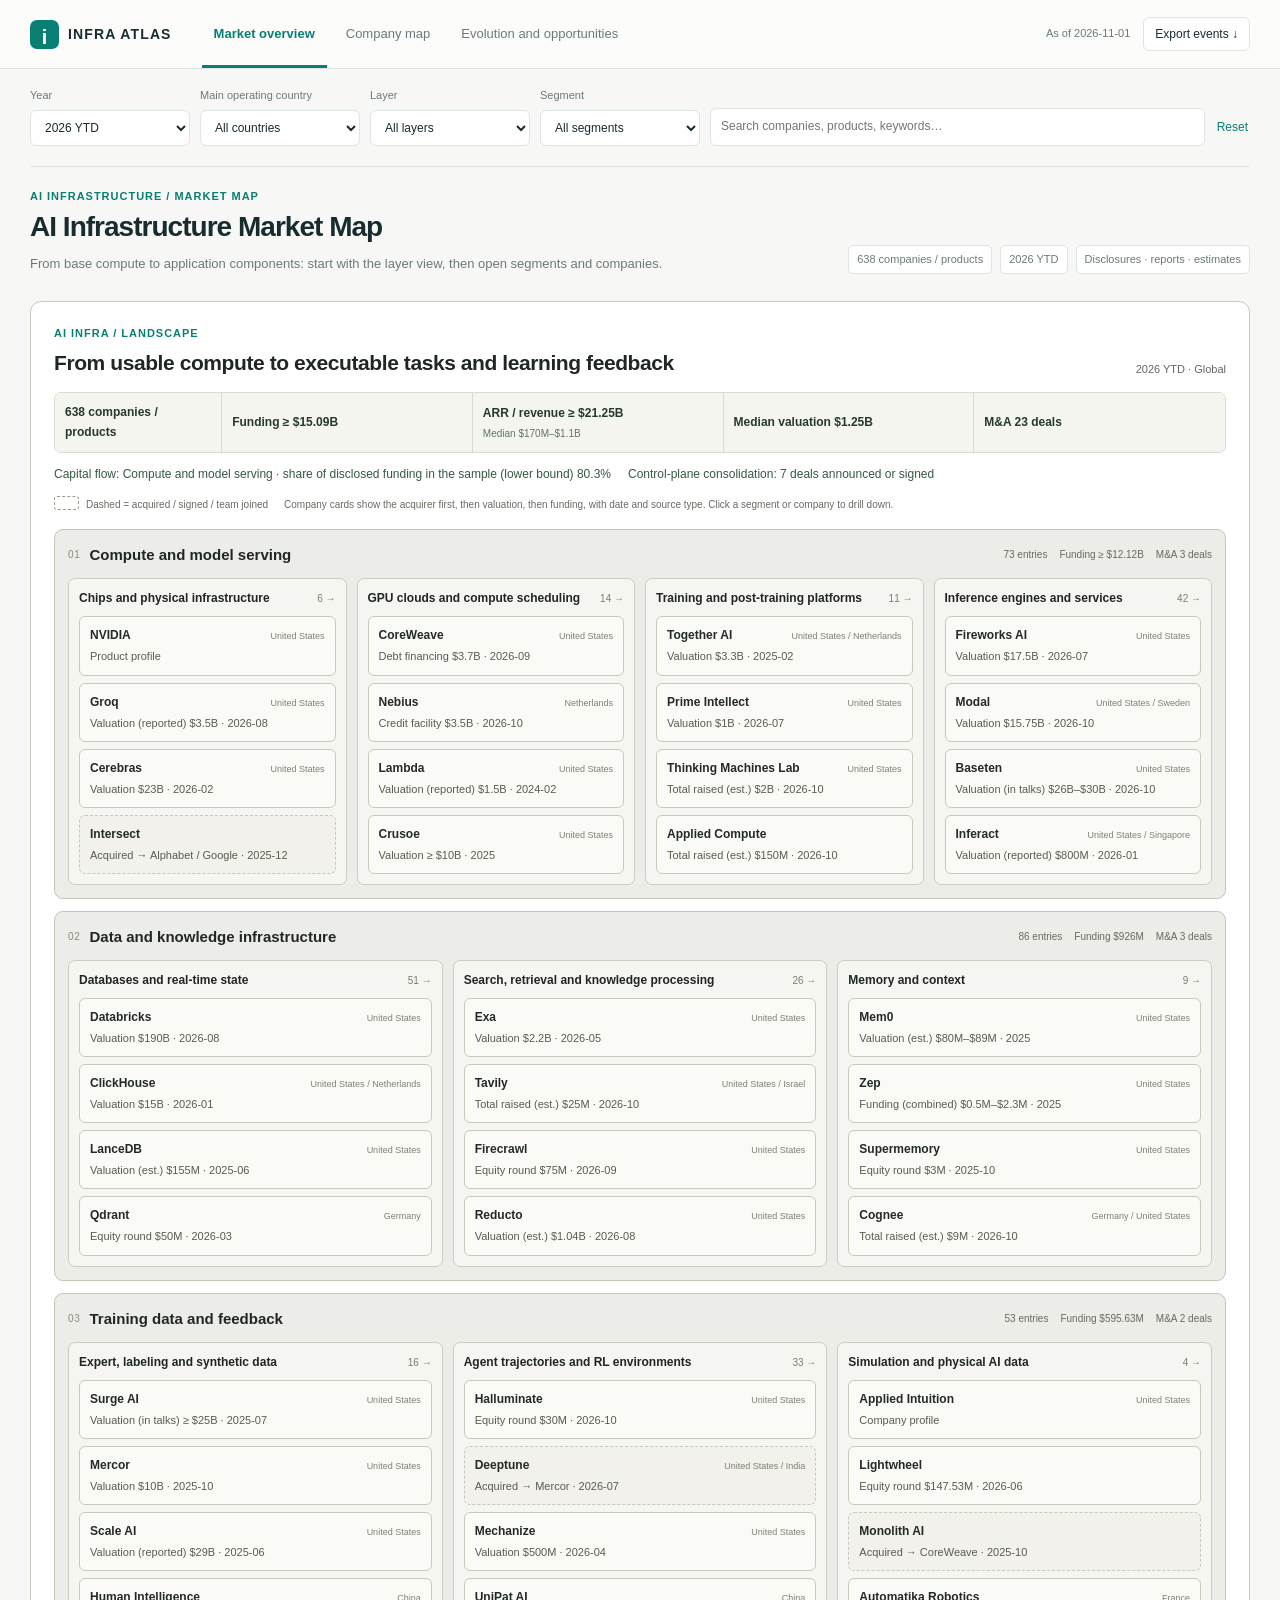
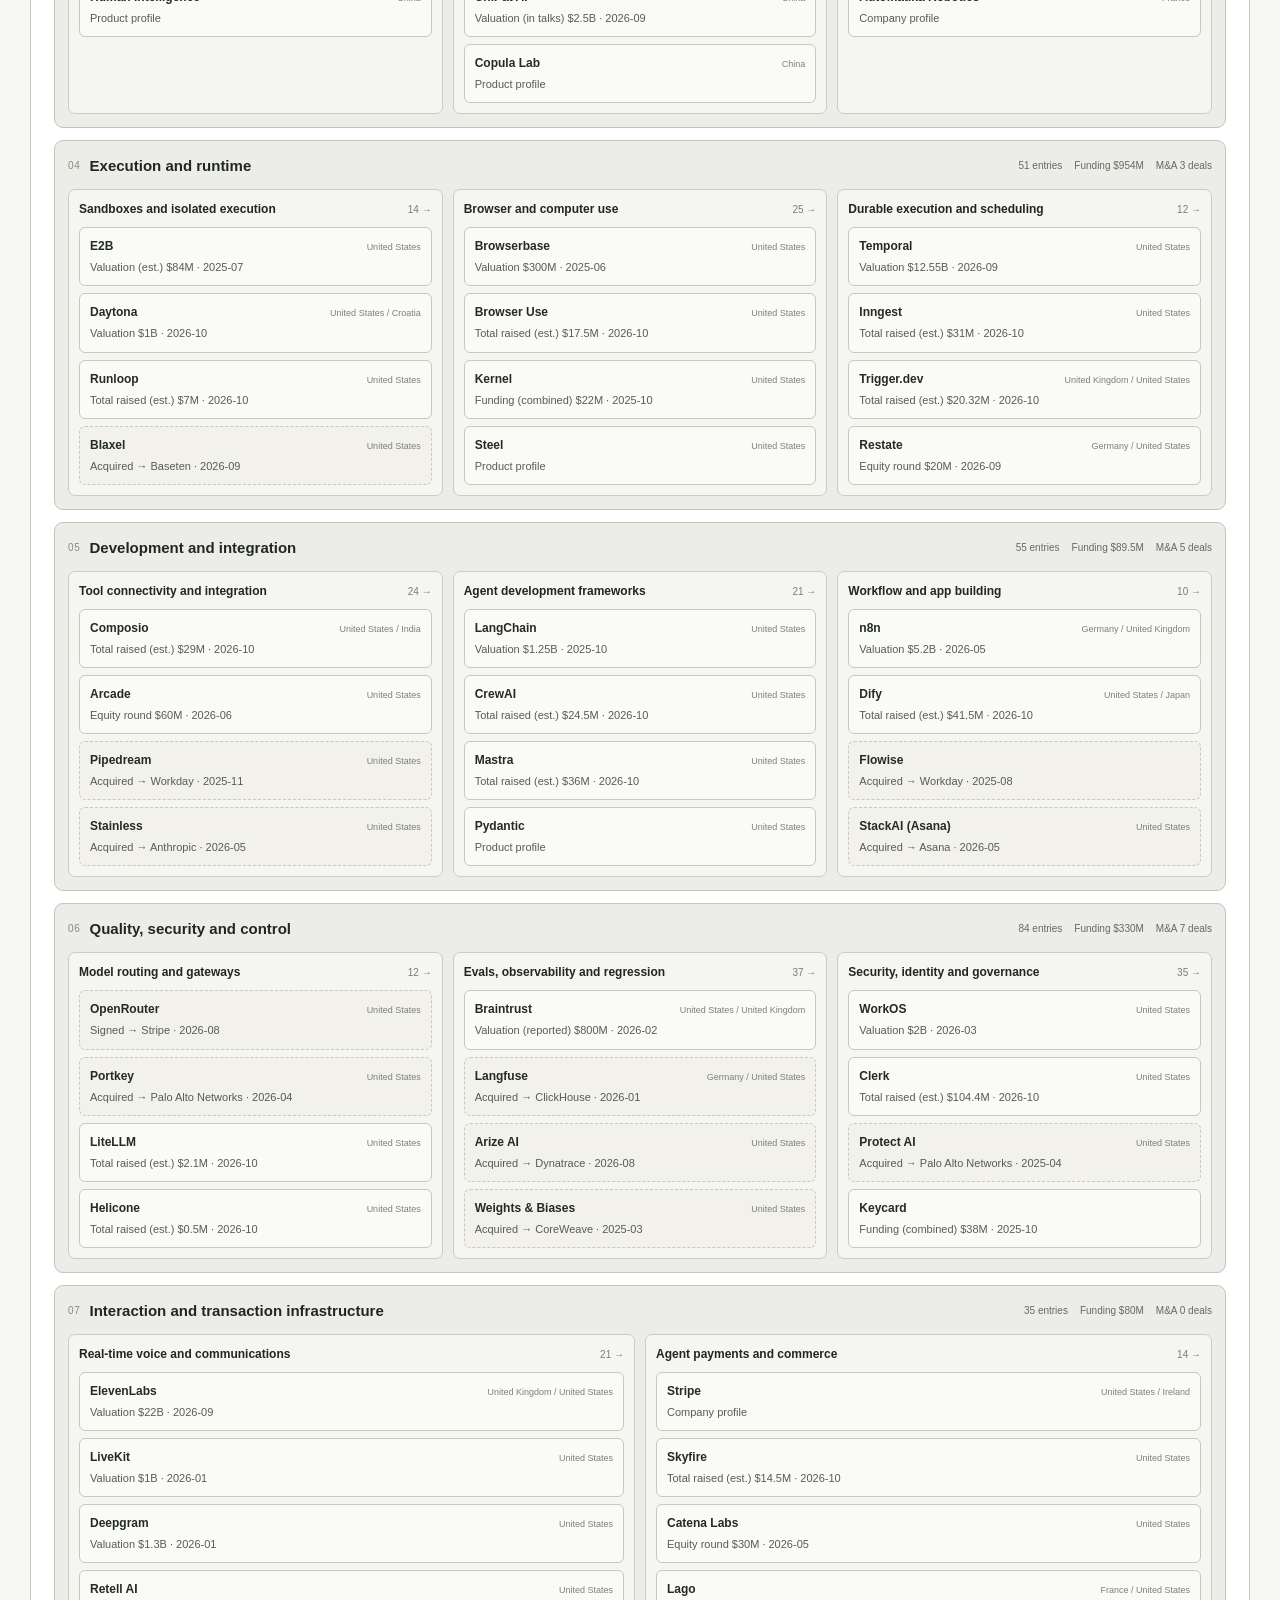
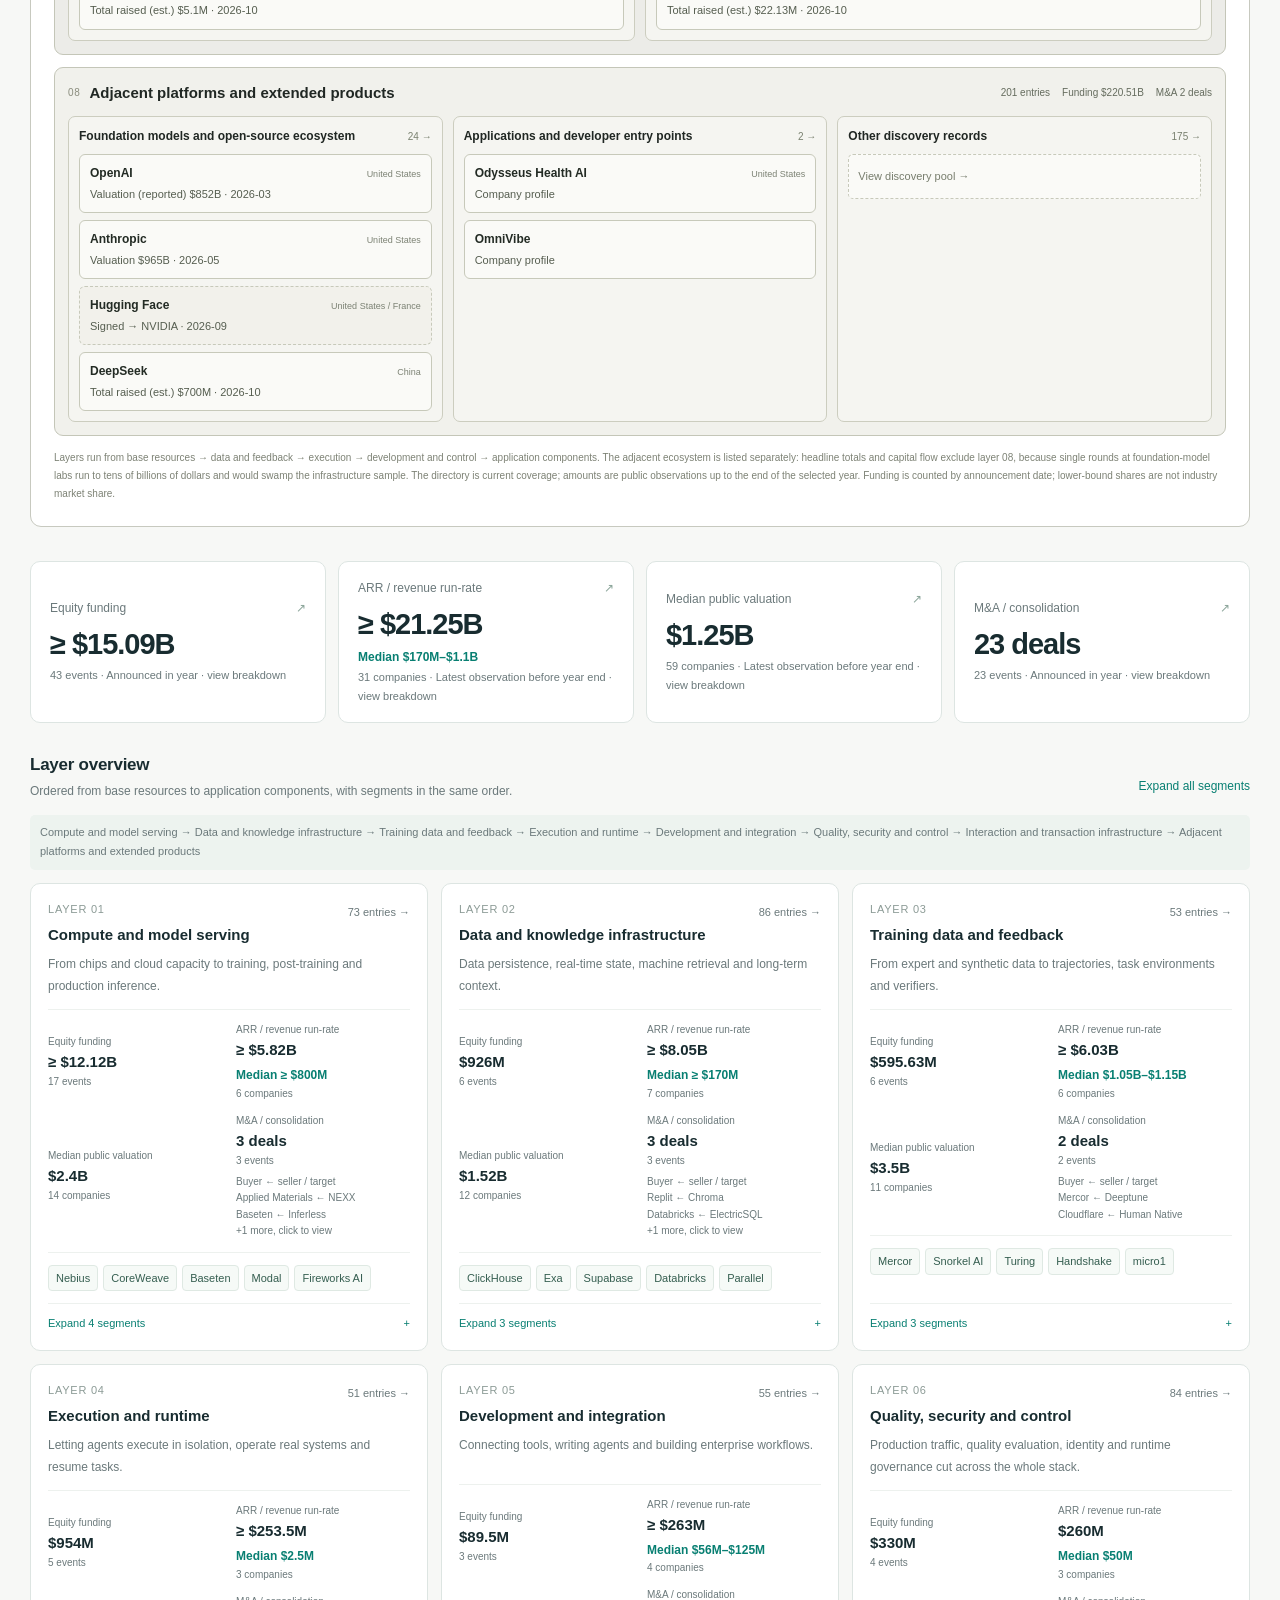
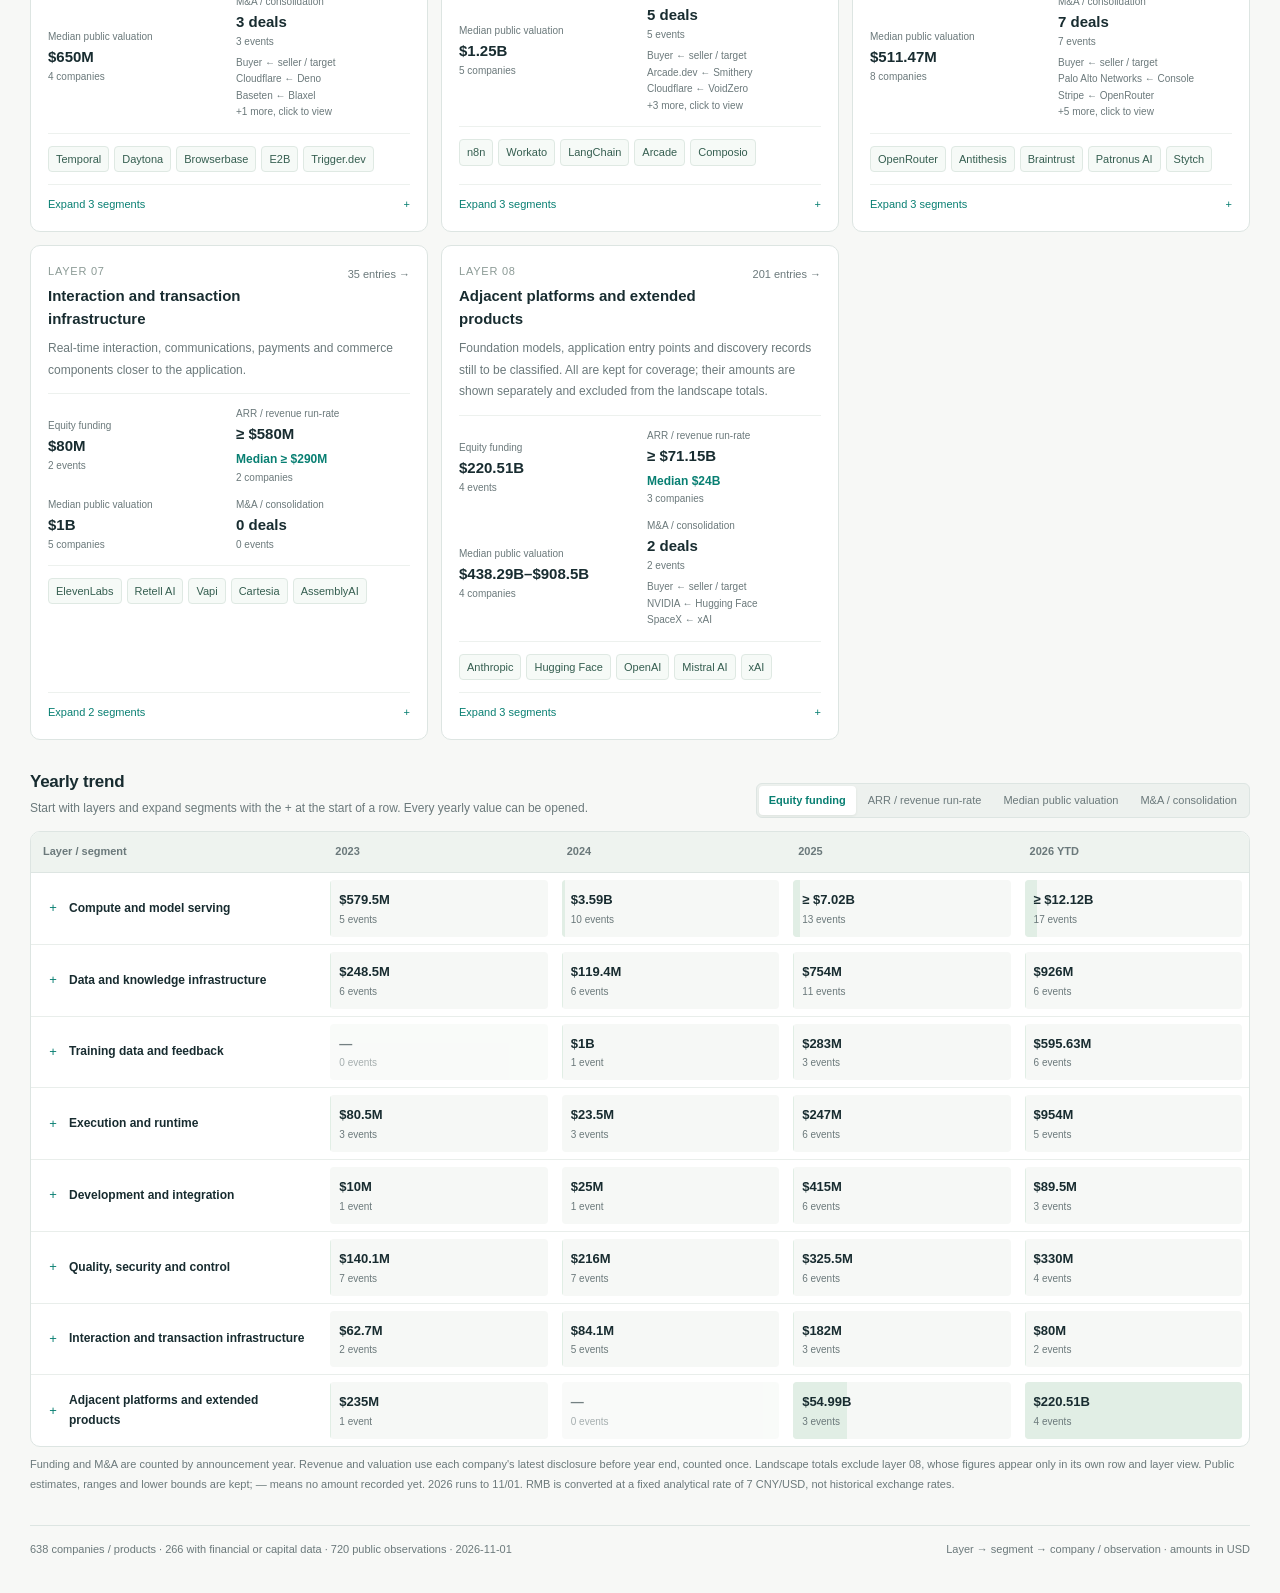
==== index.html @ 1567963a "AI infrastructure landscape: interactive map and data Standalone HTML page with companies, segments " ====
<!doctype html>
<html lang="en">
<head>
  <meta charset="utf-8">
  <meta name="viewport" content="width=device-width,initial-scale=1">
  <meta name="color-scheme" content="light">
  <meta name="infra-build" content="a414abdd5f35d4e5975a95b36358f796d78a48a1887014d3cd0261ab241291d6">
  <title>AI Infra Market Map</title>
  <style>:root{--page:#f7f8f6;--surface:#fff;--ink:#182c30;--muted:#6b797b;--line:#dde5e2;--accent:#087f72;--wash:#e8f3ed;--blue:#3976b8;--amber:#9a6b20;--radius:10px;font:14px/1.6 -apple-system,BlinkMacSystemFont,"Segoe UI","PingFang SC","Microsoft YaHei",sans-serif;color:var(--ink);background:var(--page)}
*{box-sizing:border-box}body{margin:0}button,input,select{font:inherit;color:inherit}button{cursor:pointer}button:disabled{cursor:default;opacity:.45}a{color:var(--accent);text-decoration:none}a:hover{text-decoration:underline}button,a,input,select{touch-action:manipulation}button:focus-visible,a:focus-visible,input:focus-visible,select:focus-visible,summary:focus-visible{outline:3px solid #77b9a5;outline-offset:3px}[hidden]{display:none!important}.sr-only{position:absolute;width:1px;height:1px;overflow:hidden;clip:rect(0,0,0,0)}
.topbar{background:#fcfdfa;border-bottom:1px solid var(--line);position:sticky;top:0;z-index:10}.topbar-inner{max-width:1600px;padding:0 30px;margin:auto;min-height:68px;display:flex;align-items:center;gap:30px}.brand{display:flex;align-items:center;gap:9px;white-space:nowrap;border:0;background:none;padding:0;font-size:14px;letter-spacing:.08em;font-weight:750}.brand-icon{width:29px;height:29px;display:grid;place-items:center;background:var(--accent);color:white;border-radius:7px;font-size:21px;letter-spacing:0}.top-tabs{display:flex;align-self:stretch;gap:7px}.top-tabs button{font-size:13px;white-space:nowrap;border:0;border-bottom:3px solid transparent;background:none;padding:21px 12px 18px;color:var(--muted)}.top-tabs button.active{color:var(--accent);border-bottom-color:var(--accent);font-weight:650}.top-actions{margin-left:auto;display:flex;align-items:center;gap:8px}.top-actions>span{font-size:11px;color:var(--muted);margin-right:5px;white-space:nowrap}.btn{border:1px solid var(--line);border-radius:6px;background:var(--surface);padding:7px 11px;font-size:12px;line-height:1.5;white-space:nowrap;display:inline-flex;gap:6px;align-items:center;justify-content:center;text-decoration:none}.btn:hover{background:var(--wash);text-decoration:none}.btn.primary{background:var(--accent);border-color:var(--accent);color:white}.text-btn{background:none;border:0;padding:5px 0;color:var(--accent);font-size:12px;text-align:left}.text-btn:hover{text-decoration:underline}.close-btn{border:0;background:none;padding:0 4px;font-size:29px;line-height:1;color:var(--muted)}
.atlas-main{max-width:1600px;margin:auto;padding:0 30px 35px}.filterbar{display:flex;gap:10px;align-items:flex-end;padding:18px 0 20px;border-bottom:1px solid var(--line);flex-wrap:wrap}.filterbar label{font-size:11px;color:var(--muted);display:grid;gap:5px;min-width:120px;flex:0 1 160px}.filterbar select,.filterbar input{width:100%;min-height:36px;border:1px solid var(--line);background:white;border-radius:6px;font-size:12px;padding:8px 10px;min-width:0;color:var(--ink)}.filterbar .search-label{flex:1 1 220px;min-width:170px}.filterbar>.text-btn{padding:8px 2px;min-height:36px}.filterbar select{padding-right:24px}.breadcrumb{display:flex;align-items:center;gap:7px;flex-wrap:wrap;color:var(--muted);font-size:12px;margin:20px 0 10px}.breadcrumb button{border:0;padding:0;background:none;color:var(--accent);font-size:12px}.breadcrumb .current{color:var(--ink)}.hero{display:flex;align-items:flex-end;justify-content:space-between;gap:20px;margin:21px 0 21px}.hero h1{font-size:28px;font-weight:680;letter-spacing:-.035em;line-height:1.3;margin:4px 0 8px}.hero p{font-size:13px;color:var(--muted);max-width:850px;margin:0}.eyebrow{font-size:11px;letter-spacing:.09em;color:var(--accent);font-weight:650}.hero-meta{display:flex;gap:8px;align-items:center;flex-wrap:wrap;justify-content:flex-end}.hero-meta button,.hero-meta span{font-size:11px;color:var(--muted);border:1px solid var(--line);border-radius:5px;padding:5px 8px;background:white;white-space:nowrap}.hero-meta button:hover{border-color:var(--accent);color:var(--accent)}
.kpis{display:grid;grid-template-columns:repeat(4,minmax(0,1fr));gap:12px;margin-bottom:18px}.kpi{border:1px solid var(--line);background:white;border-radius:var(--radius);text-align:left;padding:17px 19px;min-width:0;transition:border-color .15s}.kpi:hover{border-color:#76ae98}.kpi .label{display:flex;justify-content:space-between;align-items:center;color:var(--muted);font-size:12px}.kpi .label span:last-child{color:#8ba59a}.kpi .value{font-size:29px;font-weight:650;font-variant-numeric:tabular-nums;letter-spacing:-.035em;margin:7px 0 2px;line-height:1.35;overflow-wrap:anywhere}.kpi .context{font-size:11px;color:var(--muted);line-height:1.7}.subnote{font-size:11px;line-height:1.8;color:var(--muted);margin:8px 0 20px}.section-head{display:flex;justify-content:space-between;align-items:flex-end;gap:15px;margin:28px 0 13px}.section-head h2{font-size:17px;font-weight:650;margin:0;letter-spacing:-.015em}.section-head p{font-size:12px;color:var(--muted);margin:4px 0 0}.section-actions{display:flex;gap:7px;align-items:center;flex-wrap:wrap}.segmented{display:inline-flex;border:1px solid var(--line);border-radius:6px;background:#edf1ee;padding:2px;gap:2px;flex-wrap:wrap}.segmented button{border:0;background:none;border-radius:4px;padding:6px 10px;font-size:11px;white-space:nowrap;color:var(--muted)}.segmented button.active{background:var(--surface);color:var(--accent);box-shadow:0 1px 3px #163b2012;font-weight:600}.chain-note{font-size:11px;color:var(--muted);padding:8px 10px;background:#edf3ef;border-radius:5px;margin-bottom:13px;line-height:1.8}
.category-grid{display:grid;grid-template-columns:repeat(3,minmax(0,1fr));gap:13px}.category-card{background:white;border:1px solid var(--line);border-radius:var(--radius);padding:17px;min-width:0;display:flex;flex-direction:column}.category-card.focused{border-color:#74b19c}.category-top{display:flex;gap:10px;justify-content:space-between;align-items:flex-start}.category-name{border:0;background:none;font-size:15px;text-align:left;font-weight:650;padding:0;line-height:1.5;color:var(--ink)}.category-name:hover{color:var(--accent)}.layer-index{font-size:11px;letter-spacing:.07em;color:#8c9b96;display:block;margin-bottom:5px}.category-count{border:0;background:none;white-space:nowrap;color:var(--muted);font-size:11px;padding:3px 0}.category-count:hover{color:var(--accent)}.category-description{font-size:12px;color:var(--muted);line-height:1.8;min-height:37px;margin:8px 0 12px}.category-metrics{display:grid;grid-template-columns:1fr 1fr;gap:11px 14px;border-top:1px solid #edf1ee;border-bottom:1px solid #edf1ee;padding:12px 0;margin-bottom:12px}.category-metric{border:0;background:none;text-align:left;padding:0;min-width:0}.category-metric span{font-size:10px;color:var(--muted);display:block}.category-metric b{font-size:15px;font-weight:600;display:block;line-height:1.6;overflow-wrap:anywhere}.category-metric small{font-size:10px;color:var(--muted);display:block}.category-metric:hover b{color:var(--accent)}.company-pills{display:flex;gap:5px;flex-wrap:wrap;line-height:1.5}.company-pill{font-size:11px;border:1px solid #dfe9e3;background:#f6faf7;color:#355e50;padding:4px 7px;border-radius:4px;text-align:left;overflow-wrap:anywhere}.company-pill:hover{background:#e5f2e9;border-color:#9dc3ae}.category-card>.company-pills{min-height:25px;margin-bottom:12px}.fold-button{background:none;border:0;border-top:1px solid #edf1ee;padding:11px 0 0;display:flex;justify-content:space-between;font-size:11px;color:var(--accent);width:100%;margin-top:auto;text-align:left}.child-list{display:grid;gap:5px;padding-top:9px}.child-link{display:flex;align-items:center;justify-content:space-between;gap:7px;border:0;border-radius:5px;background:#f3f7f4;padding:9px;text-align:left;font-size:12px}.child-link span:last-child{font-size:10px;color:var(--muted);white-space:nowrap}.child-link:hover{background:#e5f0e9}.child-grid .category-description{min-height:0}.category-empty{font-size:12px;color:var(--muted);padding:10px 0}
.table-wrap{overflow:auto;border:1px solid var(--line);border-radius:var(--radius);background:white}table{width:100%;border-collapse:collapse;text-align:left;font-size:12px}th{color:var(--muted);font-size:11px;font-weight:550;white-space:nowrap;background:#eef3ef;border-bottom:1px solid var(--line);padding:11px 12px}td{padding:12px;vertical-align:top;border-bottom:1px solid #e9eeeb;line-height:1.75}tr:last-child td{border-bottom:0}td .subtle{font-size:11px;color:var(--muted);line-height:1.7;margin-top:3px}.table-button{border:0;background:none;padding:0;text-align:left;font-weight:600;font-size:13px;color:var(--ink);line-height:1.6;overflow-wrap:anywhere}.table-button:hover{color:var(--accent)}.numeric-button{white-space:nowrap;font-variant-numeric:tabular-nums}.annual-table{min-width:760px;table-layout:fixed}.annual-table th:first-child,.annual-table td:first-child{width:24%}.annual-table td{padding:7px;vertical-align:middle}.annual-table td:first-child{padding:11px 12px}.annual-table .category-year-label{font-size:12px;font-weight:600}.annual-table .annual-child .category-year-label{padding-left:19px;font-weight:400;font-size:11px;color:var(--muted)}.annual-label-wrap{display:flex;gap:6px;align-items:center}.annual-fold{width:20px;flex:0 0 20px;line-height:20px;border:0;background:none;font-size:13px;color:var(--accent);padding:0}.annual-cell{position:relative;isolation:isolate;width:100%;border:0;border-radius:4px;background:#f6f8f6;text-align:left;padding:9px;min-height:55px;display:flex;flex-direction:column;justify-content:center;overflow:hidden}.annual-cell:before{content:"";position:absolute;z-index:-1;top:0;bottom:0;left:0;width:var(--bar,0);background:#e1eee5}.annual-cell:hover{box-shadow:inset 0 0 0 1px #8bbba4}.annual-cell b{font-size:13px;font-weight:600;overflow-wrap:anywhere}.annual-cell span{font-size:10px;color:var(--muted);line-height:1.6;display:block}.annual-cell small{font-size:10px;color:#547467;line-height:1.5;display:block;overflow-wrap:anywhere}.annual-cell.empty{opacity:.6}.annual-child{background:#fcfdfb}.company-table{min-width:950px}.company-table td:first-child{min-width:150px;width:18%}.company-table td:nth-child(2){min-width:120px}.company-table td.product-cell{min-width:220px;max-width:350px}.product-summary{display:-webkit-box;-webkit-line-clamp:2;-webkit-box-orient:vertical;overflow:hidden}.country-label{font-size:11px;color:#4e6d60;line-height:1.7}.compact-note{font-size:11px;color:var(--muted)}.pager{display:flex;justify-content:space-between;align-items:center;gap:12px;margin-top:12px;font-size:11px;color:var(--muted)}.pager>div{display:flex;gap:7px}.event-table{min-width:820px}.event-table td{font-size:11px}.event-table td:first-child{min-width:85px}.event-table .table-button{font-size:12px}.event-table td:nth-child(3){min-width:125px}.source-tag{display:inline-flex;border-radius:3px;background:#eef3ef;color:#5c766a;font-size:10px;padding:2px 5px;margin:3px 4px 0 0;line-height:1.5}.source-tag.estimate{background:#fff3df;color:var(--amber)}.source-tag.rumor{background:#f0eafb;color:#7a5a9a}.source-anchor{font-size:11px;white-space:nowrap}.empty-state{padding:34px 20px;text-align:center;background:white;border:1px dashed var(--line);border-radius:var(--radius);color:var(--muted);font-size:13px}.empty-state strong{display:block;font-size:16px;color:var(--ink);margin-bottom:6px}.page-footer{display:flex;justify-content:space-between;gap:12px;flex-wrap:wrap;border-top:1px solid var(--line);padding-top:15px;margin-top:30px;font-size:11px;color:var(--muted)}.loading{padding:60px 20px;color:var(--muted)}
dialog{position:fixed;inset:0 0 0 auto;margin:0;width:min(900px,100%);max-width:100%;height:100dvh;max-height:100dvh;padding:0;border:0;border-left:1px solid var(--line);background:var(--page);color:var(--ink)}dialog::backdrop{background:#122b354b}.dialog-header{padding:22px 26px 19px;background:white;border-bottom:1px solid var(--line);display:flex;align-items:flex-start;justify-content:space-between;gap:15px;position:sticky;top:0;z-index:2}.dialog-header h2{font-size:23px;letter-spacing:-.025em;line-height:1.4;margin:5px 0 0}.dialog-body{padding:20px 26px 35px;overflow-wrap:anywhere}.dialog-summary{font-size:12px;color:var(--muted);line-height:1.8;margin:0 0 16px}.dialog-tools{display:flex;justify-content:space-between;gap:10px;align-items:center;flex-wrap:wrap;margin-bottom:14px}.dialog-total{background:white;border:1px solid var(--line);padding:16px 18px;border-radius:8px;margin-bottom:18px;display:flex;align-items:baseline;gap:12px;flex-wrap:wrap}.dialog-total strong{font-size:29px;letter-spacing:-.03em;font-weight:650}.dialog-total span{font-size:12px;color:var(--muted)}.breakdown-table{min-width:500px}.breakdown-table td:first-child{width:37%}.breakdown-table .table-button{font-size:13px}.breakdown-share{display:block;height:5px;border-radius:3px;background:#edf2ee;margin-top:7px;max-width:160px}.breakdown-share i{display:block;height:100%;border-radius:3px;background:#78ad95}.detail-links{display:flex;flex-wrap:wrap;gap:7px;margin:5px 0 19px}.detail-grid{display:grid;grid-template-columns:115px minmax(0,1fr);gap:10px 15px;font-size:12px;line-height:1.8}.detail-grid dt{color:var(--muted)}.detail-grid dd{margin:0;white-space:pre-wrap;overflow-wrap:anywhere}.detail-section{border-bottom:1px solid var(--line);padding:18px 0}.detail-section:first-child{padding-top:0}.detail-section h3{font-size:13px;margin:0 0 11px;color:var(--accent);font-weight:650}.detail-metrics{display:grid;grid-template-columns:repeat(3,minmax(0,1fr));gap:9px;margin:15px 0}.detail-metric{border:1px solid var(--line);background:white;padding:12px;border-radius:7px;text-align:left}.detail-metric span{display:block;font-size:10px;color:var(--muted)}.detail-metric b{font-size:17px;display:block;line-height:1.5;margin:3px 0}.detail-metric small{font-size:10px;color:var(--muted)}.history-event{padding:14px;background:white;border:1px solid var(--line);border-radius:7px;margin:9px 0}.history-head{display:flex;justify-content:space-between;gap:10px;font-size:13px;align-items:flex-start}.history-head .table-button{font-size:13px}.history-event p{font-size:11px;line-height:1.8;color:var(--muted);margin:6px 0 0}.history-event .source-anchor{font-size:11px}.event-sources{display:grid;gap:10px;margin-top:15px}.event-source{background:white;border:1px solid var(--line);padding:12px;border-radius:6px;font-size:12px;line-height:1.8}.event-source p{font-size:11px;color:var(--muted);margin:5px 0}.type-label{font-size:11px;color:var(--muted)}
.research-intro{margin:24px 0}.research-intro h1{font-size:25px;line-height:1.6;max-width:1000px;letter-spacing:-.025em;margin:7px 0}.research-intro p{font-size:12px;color:var(--muted)}.research-domains{display:grid;grid-template-columns:repeat(4,minmax(0,1fr));gap:12px}.research-domain{padding:17px;border:1px solid var(--line);border-radius:var(--radius);background:white;min-width:0}.research-domain h3{font-size:13px;margin:0 0 11px}.research-domain dl{display:grid;grid-template-columns:50px minmax(0,1fr);gap:8px;font-size:11px;line-height:1.8}.research-domain dt{color:var(--muted)}.research-domain dd{margin:0}.research-generations{display:grid;grid-template-columns:repeat(5,minmax(0,1fr));gap:7px;margin-bottom:12px}.generation-button{background:white;border:1px solid var(--line);border-radius:6px;padding:11px;text-align:left}.generation-button b{font-size:12px;display:block}.generation-button span{font-size:10px;color:var(--muted);display:block;margin-top:4px}.generation-button.active{background:var(--wash);border-color:#80b49e}.generation-detail{background:white;border:1px solid var(--line);border-radius:var(--radius);padding:19px;display:grid;grid-template-columns:1.5fr 1fr;gap:30px}.generation-detail dl{display:grid;grid-template-columns:80px minmax(0,1fr);gap:10px;font-size:12px;line-height:1.8;margin:0}.generation-detail dt{color:var(--muted)}.generation-detail dd{margin:0}.generation-outcomes{font-size:12px;line-height:1.9;color:var(--muted)}.generation-outcomes p{margin:12px 0 0}.research-table{min-width:1000px}.research-table td{font-size:11px;min-width:150px;max-width:290px;line-height:1.9}.research-table td:first-child{min-width:170px}.research-table strong{font-size:13px}.research-table .company-pills{margin-top:7px}.research-originals{display:flex;flex-wrap:wrap;gap:8px;margin-top:15px}.research-originals a{font-size:11px;border:1px solid var(--line);border-radius:5px;padding:8px;background:white}.research-note{font-size:11px;line-height:1.8;color:var(--muted)}
@media(max-width:1180px){.topbar-inner{gap:18px;padding:0 22px}.atlas-main{padding:0 22px 30px}.top-actions .source-link{display:none}.category-grid{grid-template-columns:repeat(2,minmax(0,1fr))}.research-domains{grid-template-columns:repeat(2,minmax(0,1fr))}.kpi .value{font-size:25px}.top-tabs button{padding-left:8px;padding-right:8px}.filterbar label{flex-basis:140px}.filterbar .search-label{flex-basis:190px}}
@media(max-width:760px){.topbar-inner{padding:10px 15px 0;gap:9px;flex-wrap:wrap;min-height:0}.brand{font-size:13px;gap:7px}.brand-icon{width:25px;height:25px;font-size:18px}.top-actions{margin-left:auto}.top-actions>span{font-size:10px}.top-actions .btn{padding:5px 8px;font-size:11px}.top-tabs{order:3;width:100%;gap:10px;overflow:auto}.top-tabs button{padding:9px 5px 10px;font-size:12px}.atlas-main{padding:0 15px 25px}.filterbar{gap:8px;padding:13px 0 15px}.filterbar label{flex:1 1 42%;min-width:0;font-size:10px}.filterbar select,.filterbar input{font-size:12px;min-height:35px}.filterbar .search-label{flex:1 1 75%;min-width:0}.filterbar>.text-btn{font-size:11px}.hero{display:block;margin:18px 0}.hero h1{font-size:24px}.hero p{font-size:12px}.hero-meta{justify-content:flex-start;margin-top:12px}.kpis{grid-template-columns:repeat(2,minmax(0,1fr));gap:8px}.kpi{padding:13px}.kpi .label{font-size:11px}.kpi .value{font-size:23px}.kpi .context{font-size:10px}.category-grid{grid-template-columns:1fr;gap:10px}.category-card{padding:15px}.category-description{min-height:0}.category-name{font-size:14px}.category-metrics{gap:10px}.section-head{flex-wrap:wrap;align-items:flex-start;margin-top:24px}.section-head h2{font-size:16px}.section-head p{font-size:11px}.section-actions{width:100%}.segmented button{padding:6px 8px;font-size:10px}.annual-table{min-width:690px}.annual-table th:first-child,.annual-table td:first-child{width:23%}.annual-cell b{font-size:13px}.annual-cell{padding:8px}.annual-cell span,.annual-cell small{font-size:8px}.chain-note{font-size:10px}.subnote{font-size:10px}.page-footer{font-size:10px}.dialog-header{padding:18px}.dialog-header h2{font-size:21px}.dialog-body{padding:17px 18px 25px}.dialog-total strong{font-size:25px}.detail-grid{grid-template-columns:85px minmax(0,1fr);gap:8px 12px;font-size:11px}.detail-metrics{grid-template-columns:1fr}.detail-metric{display:grid;grid-template-columns:95px minmax(0,1fr);gap:0 10px;align-items:center;padding:10px 12px}.detail-metric small{grid-column:2}.detail-metric b{font-size:16px;margin:0}.research-domains{grid-template-columns:1fr}.research-generations{grid-template-columns:repeat(2,minmax(0,1fr))}.generation-detail{grid-template-columns:1fr;gap:20px;padding:15px}.research-intro h1{font-size:21px}.research-domain{padding:15px}.history-head{font-size:12px}.history-event{padding:11px}.pager{font-size:10px}.company-table{min-width:900px}}
@media(prefers-reduced-motion:reduce){*{transition:none!important;scroll-behavior:auto!important}}

.sector-research-table{min-width:850px;table-layout:fixed}.sector-research-table td{font-size:12px;line-height:1.9}.sector-research-table th:first-child{width:18%}.sector-research-table th:nth-child(2){width:34%}.sector-research-table th:nth-child(3){width:28%}.sector-research-table th:last-child{width:20%}.sector-research-table .company-pills{gap:6px}.sector-research-table .table-button{font-size:12px}
.sector-takeaways{display:grid;grid-template-columns:repeat(4,minmax(0,1fr));gap:12px;margin:14px 0 18px}.sector-takeaway{background:#edf4ef;border:1px solid #d5e4da;border-radius:8px;padding:15px;min-width:0}.sector-takeaway>span{display:block;color:var(--muted);font-size:12px}.sector-takeaway>.summary-drill{display:block;margin:8px 0;font-size:20px;font-weight:650;line-height:1.35;overflow-wrap:anywhere}.sector-takeaway p{font-size:11px;color:#52685c;line-height:1.85;margin:0}.sector-summary-table{min-width:850px}.sector-summary-table th:first-child{width:12%;min-width:90px}.sector-summary-table td{font-size:12px;line-height:1.85}.sector-summary-table td:nth-child(2){width:22%}.sector-summary-table td:nth-child(3){width:25%}.sector-structure-table,.sector-year-table{min-width:790px}.sector-structure-table td,.sector-year-table td{font-size:12px;line-height:1.7}.sector-rankings{display:grid;grid-template-columns:repeat(2,minmax(0,1fr));gap:20px}.sector-ranking{min-width:0}.sector-rank-row{display:grid;grid-template-columns:minmax(0,1fr) auto;gap:8px;padding:12px 14px;background:white;border:1px solid var(--line);border-bottom:0}.sector-rank-row:last-child{border-bottom:1px solid var(--line);border-radius:0 0 6px 6px}.sector-rank-row .table-button{font-size:12px}.sector-rank-bar{height:5px;background:#edf2ee;border-radius:4px;grid-column:1/-1}.sector-rank-bar i{display:block;height:100%;background:#78ad95;border-radius:4px}.sector-cohort-table{min-width:760px}.sector-buyer-table{min-width:760px}.sector-buyer-table .company-pill{margin:2px 3px 2px 0}.sector-signal-table{min-width:740px}.sector-signal-table td:nth-child(3){min-width:320px;max-width:650px;line-height:1.8;font-size:12px}.sector-summary .summary-drill{text-align:left}.sector-summary tbody th{font-size:12px;background:white;color:var(--ink)}
@media(max-width:1050px){.sector-takeaways{grid-template-columns:repeat(2,minmax(0,1fr))}}
@media(max-width:760px){.sector-takeaways{gap:8px}.sector-takeaway{padding:12px}.sector-takeaway>.summary-drill{font-size:17px}.sector-takeaway p{font-size:10px}.sector-rankings{grid-template-columns:1fr;gap:0}.sector-summary-table{min-width:800px}.sector-summary .section-head{margin-top:23px}}
.sector-rank-meta{grid-column:1/-1;font-size:10px;color:var(--muted);line-height:1.7}
.metric-median{display:block!important;font-size:12px!important;line-height:1.7!important;color:var(--accent)!important;font-weight:600;margin-top:3px}.dialog-total .metric-median{font-size:14px!important}.annual-cell .metric-median{font-size:11px!important}.sector-summary .metric-median{font-size:12px!important}
.acquisition-pairs{display:block;font-size:11px;line-height:1.65;margin-top:5px;white-space:normal;overflow-wrap:anywhere;color:#507664}.acquisition-pairs .deal-pair{display:block;font-size:inherit;color:inherit}.acquisition-pairs .deal-parties-label{display:block;font-size:10px;color:var(--muted);font-weight:400}.category-metric .acquisition-pairs{font-size:10px}.annual-cell .acquisition-pairs{font-size:11px}.sector-summary td .acquisition-pairs{max-width:280px}
.company-country-filter{display:flex;align-items:center;gap:14px;flex-wrap:wrap;margin:12px 0;padding:12px 14px;background:#edf4ef;border:1px solid var(--line);border-radius:7px}.company-country-select{display:flex;align-items:center;gap:10px;font-size:12px;color:var(--muted)}.company-country-select select{min-width:165px;max-width:100%;border:1px solid var(--line);border-radius:5px;padding:7px 28px 7px 10px;background:white;color:var(--ink);font:inherit;cursor:pointer}.country-tags{display:flex;flex-wrap:wrap;gap:4px;margin-bottom:4px}.country-chip{border:1px solid #cfdfd3;background:#f6faf6;color:#3e6b53;padding:3px 8px;font:inherit;font-size:11px;line-height:1.6;border-radius:4px;cursor:pointer}.country-chip:hover,.country-chip.active{border-color:var(--accent);background:#deeee3;color:var(--accent)}.country-chip:focus-visible,.company-country-select select:focus-visible{outline:2px solid var(--accent);outline-offset:2px}
@media(max-width:760px){.company-country-filter{gap:8px;padding:10px}.company-country-select{flex-wrap:wrap;font-size:11px}.company-country-filter>.compact-note{flex-basis:100%;font-size:10px}.company-country-select select{min-width:140px}}
</style>
  <style>.infra-landscape{margin:27px 0 34px;padding:23px;background:#fff;border:1px solid #c7c9bf;border-radius:11px;box-shadow:none;color:#202723}.landscape-heading{display:flex;align-items:flex-end;justify-content:space-between;gap:12px;margin-bottom:14px}.landscape-heading h2{font-size:21px;line-height:1.45;margin:5px 0 0;letter-spacing:-.02em}.landscape-scope{font-size:11px;color:#62675f;white-space:nowrap}.landscape-snapshot{display:grid;grid-template-columns:1fr repeat(4,1.5fr);border:1px solid #d9dbd2;border-radius:7px;margin:12px 0;overflow:hidden}.landscape-snapshot>button{border:0;border-right:1px solid #d9dbd2;background:#f5f5f0;padding:10px;text-align:left;font:inherit;font-size:12px;font-weight:600;cursor:pointer;color:#25392c;overflow-wrap:anywhere}.landscape-snapshot>button:last-child{border-right:0}.landscape-snapshot small{display:block;font-size:10px;font-weight:400;color:#637368;margin-top:3px}.landscape-signals{display:flex;flex-wrap:wrap;gap:7px 17px;margin:10px 0}.landscape-signals button{border:0;background:transparent;color:#345942;font:inherit;font-size:12px;text-align:left;padding:0;cursor:pointer}.landscape-legend{display:flex;gap:8px 16px;flex-wrap:wrap;font-size:10px;line-height:1.75;color:#676c61;margin:12px 0 16px}.legend-dash:before{content:"";display:inline-block;width:23px;height:12px;vertical-align:-2px;border:1px dashed #9a9d8b;border-radius:3px;margin-right:7px}.landscape-layers{display:grid;gap:12px}.landscape-layer{border:1px solid #c4c6b8;background:#ecece8;border-radius:9px;padding:13px}.landscape-layer-header{display:flex;justify-content:space-between;align-items:center;gap:12px;margin-bottom:11px;flex-wrap:wrap}.landscape-layer-name{display:flex;align-items:center;gap:9px}.landscape-order{font-size:10px;color:#8a8c7d;letter-spacing:.07em}.landscape-primary,.landscape-secondary,.landscape-subcount,.landscape-layer-facts button{border:0;background:none;padding:0;font:inherit;cursor:pointer;text-align:left;color:inherit}.landscape-primary{font-size:15px;font-weight:700}.landscape-layer-facts{display:flex;gap:12px;align-items:center;flex-wrap:wrap}.landscape-layer-facts button{font-size:10px;color:#656c5e}.landscape-children{display:grid;grid-template-columns:repeat(var(--landscape-columns,3),minmax(0,1fr));gap:10px}.landscape-subsector{border:1px solid #cccdbf;border-radius:7px;padding:10px;background:#f5f5f1;min-width:0}.landscape-subhead{display:flex;align-items:flex-start;justify-content:space-between;gap:8px;margin-bottom:9px}.landscape-secondary{font-size:12px;line-height:1.5;font-weight:650}.landscape-subcount{font-size:10px;color:#79806f;white-space:nowrap;padding-top:2px}.landscape-companies{display:grid;gap:7px}.landscape-company{display:block;width:100%;text-align:left;background:#fafaf7;border:1px solid #c7c9ba;border-radius:6px;padding:9px 10px;color:#232b24;cursor:pointer;min-width:0;font:inherit}.landscape-company:hover{border-color:#63836c;background:#fff}.landscape-company.is-acquired{border-style:dashed;border-width:1.5px;background:#f2f1eb}.landscape-company-top{display:flex;align-items:baseline;justify-content:space-between;gap:6px;flex-wrap:wrap}.landscape-company strong{font-size:12px;font-weight:700;line-height:1.5;overflow-wrap:anywhere}.landscape-country{font-size:9px;color:#7c8274;line-height:1.4}.landscape-company-number{display:block;font-size:11px;color:#565e50;line-height:1.65;margin-top:3px;overflow-wrap:anywhere}.landscape-company-date{display:block;font-size:9px;line-height:1.5;color:#828778;margin-top:2px}.landscape-empty{border:1px dashed #c7c9ba;border-radius:5px;background:#fafaf7;font:inherit;font-size:11px;padding:13px 9px;color:#777d6d;text-align:left;cursor:pointer}.landscape-subsector.is-empty{opacity:.7}.landscape-adjacent{background:#f1f1ec}.landscape-footnote{font-size:10px;color:#7d8275;line-height:1.8;margin:13px 0 0}.infra-landscape button:focus-visible{outline:2px solid var(--accent);outline-offset:3px}.landscape-primary:hover,.landscape-secondary:hover,.landscape-subcount:hover{text-decoration:underline}
@media(max-width:1100px){.infra-landscape{padding:17px}.landscape-children{grid-template-columns:repeat(var(--landscape-columns,3),minmax(0,1fr))}.landscape-company{padding:7px 8px}.landscape-snapshot{grid-template-columns:1fr repeat(4,1.5fr)}.landscape-snapshot>button{border-bottom:1px solid #d9dbd2}.landscape-snapshot>button:nth-child(3){border-right:0}.landscape-snapshot>button:nth-child(n+4){border-bottom:0}}
@media(max-width:640px){.infra-landscape{padding:13px;margin:22px 0}.landscape-heading{display:block}.landscape-heading h2{font-size:18px}.landscape-scope{display:block;margin-top:6px}.landscape-snapshot{grid-template-columns:repeat(2,minmax(0,1fr))}.landscape-snapshot>button{font-size:11px;padding:8px}.landscape-snapshot>button:nth-child(2n){border-right:0}.landscape-snapshot>button:nth-child(3){border-right:1px solid #d9dbd2}.landscape-snapshot>button:nth-child(4){border-bottom:1px solid #d9dbd2}.landscape-signals button{font-size:11px}.landscape-legend{font-size:9px}.landscape-layer{padding:10px}.landscape-layer-header{gap:6px;margin-bottom:9px}.landscape-primary{font-size:13px}.landscape-layer-facts{gap:9px}.landscape-layer-facts button{font-size:9px}.landscape-children{grid-template-columns:1fr}.landscape-subsector{padding:9px}.landscape-companies{grid-template-columns:repeat(2,minmax(0,1fr));gap:6px}.landscape-company strong{font-size:11px}.landscape-company-number{font-size:10px}.landscape-company-date{font-size:9px}.landscape-country{font-size:8px}.landscape-company-top{gap:2px}}

@media(min-width:641px) and (max-width:1100px){.landscape-snapshot>button{border-bottom:0}.landscape-snapshot>button:nth-child(3){border-right:1px solid #d9dbd2}}
@media(min-width:641px) and (max-width:800px){.landscape-children{grid-template-columns:repeat(2,minmax(0,1fr))}}
</style>
</head>
<body>
  <header class="topbar">
    <div class="topbar-inner">
      <button id="atlas-home" class="brand" aria-label="Back to market overview"><span class="brand-icon">i</span><span>INFRA ATLAS</span></button>
      <nav id="atlas-tabs" class="top-tabs" aria-label="Main navigation">
        <button data-view="market" class="active">Market overview</button>
        <button data-view="companies">Company map</button>
        <button data-view="research">Evolution and opportunities</button>
      </nav>
      <div class="top-actions"><span id="atlas-snapshot"></span><button id="atlas-export" class="btn">Export ↓</button></div>
    </div>
  </header>
  <main class="atlas-main">
    <section id="atlas-filterbar" class="filterbar" aria-label="Map filters">
      <label>Year<select id="atlas-year"><option value="2026">2026 YTD</option><option value="2025">2025</option><option value="2024">2024</option><option value="2023">2023</option><option value="all">2023–2026 all</option></select></label>
      <label>Main operating country<select id="atlas-country"><option value="">All countries</option></select></label>
      <label>Layer<select id="atlas-primary"><option value="">All layers</option></select></label>
      <label>Segment<select id="atlas-secondary"><option value="">All segments</option></select></label>
      <label class="search-label"><span class="sr-only">Search companies and products</span><input id="atlas-search" type="search" placeholder="Search companies, products, keywords…" autocomplete="off"></label>
      <button id="atlas-reset" class="text-btn">Reset</button>
    </section>
    <div id="atlas-content" aria-live="polite"><div class="loading">Loading the market map…</div></div>
    <footer id="atlas-footer" class="page-footer"></footer>
  </main>
  <dialog id="atlas-detail" aria-labelledby="atlas-detail-title">
    <div class="dialog-header"><div><button id="atlas-detail-back" class="text-btn" hidden>← Back to breakdown</button><div id="atlas-detail-eyebrow" class="eyebrow"></div><h2 id="atlas-detail-title"></h2></div><button id="atlas-detail-close" class="close-btn" aria-label="Close details">×</button></div>
    <div id="atlas-detail-body" class="dialog-body"></div>
  </dialog>
  <script type="application/json" id="board-data">{"snapshotDate":"2026-11-01","generatedAt":"2026-11-13","taxonomy":[{"id":"compute","name":"Compute and model serving","description":"From chips and cloud capacity to training, post-training and production inference.","children":[{"id":"hardware","name":"Chips and physical infrastructure","order":1,"description":"Chips and physical infrastructure","thesis":"As training and inference scale, the bottleneck moves to HBM, interconnect, racks and power. Specialized chips compete on model fit and cost per task.","bottleneck":"Memory bandwidth, interconnect, power delivery and full-system delivery","leaders":["NVIDIA","Groq","Cerebras","Taalas"],"watch":"Compare chips by the models they can deploy, total cost of ownership and software migration cost."},{"id":"cloud","name":"GPU clouds and compute scheduling","order":2,"description":"GPU clouds and compute scheduling","thesis":"Neoclouds are extending from renting GPUs for training into inference and rollouts. Long-term capacity supply is still the main story; utilization, scheduling and service capability decide the incremental value.","bottleneck":"GPU availability, cluster utilization and capital turnover","leaders":["CoreWeave","Nebius","Crusoe","Lambda","RunPod"],"watch":"Look at funding, backlog, revenue and gross margin separately. Reselling long-term compute contracts is not software revenue."},{"id":"training","name":"Training and post-training platforms","order":3,"description":"Training and post-training platforms","thesis":"Application companies, not only model labs, are starting to buy post-training capability. Demand is extending from fine-tuning tools to RL, distributed rollouts and reproducible experiments.","bottleneck":"Training stability, feedback quality and iteration cost","leaders":["Prime Intellect","Together AI","Thinking Machines Lab","OpenPipe"],"watch":"Separate platform fees from GPU consumption. Whether a customer keeps iterating matters more than the size of one training run."},{"id":"inference","name":"Inference engines and services","order":4,"description":"Inference engines and services","thesis":"Once inference volume takes off, scheduling, batching, caching, quantization and model-specific optimization are worth more. The unit of delivery moves from GPU hours to usable throughput and cost per task.","bottleneck":"Balancing latency, GPU memory, throughput and cost per task","leaders":["Modal","Baseten","Fireworks AI","Replicate"],"watch":"Read revenue growth together with GPU cost and gross margin. Model API price cuts raise usage and compress unit price at the same time."}],"order":1},{"id":"data","name":"Data and knowledge infrastructure","description":"Data persistence, real-time state, machine retrieval and long-term context.","children":[{"id":"database","name":"Databases and real-time state","order":1,"description":"Databases and real-time state","thesis":"Expanding from document retrieval to agent state, real-time context and reproducible data. Platforms are acquiring their way to a unified data layer that holds this state.","bottleneck":"State consistency, data freshness and multimodal I/O","leaders":["LanceDB","Qdrant","Pinecone","Databricks"],"watch":"A general-purpose database platform's revenue cannot all be attributed to agents."},{"id":"retrieval","name":"Search, retrieval and knowledge processing","order":2,"description":"Search, retrieval and knowledge processing","thesis":"Machine search is becoming repeat consumption inside reasoning and verification. Owning the index and the data acquisition gives more pricing power than wrapping a search API.","bottleneck":"Coverage, freshness and citable retrieval results","leaders":["Exa","Tavily","Voyage AI","Jina AI"],"watch":"Distinguish proprietary indexes, content extraction, embeddings and resold traffic."},{"id":"memory","name":"Memory and context","order":3,"description":"Memory and context","thesis":"Value comes from task state and behavioral data that can be updated and moved. The ceiling for a general memory API depends on avoiding absorption by the models' native memory.","bottleneck":"Memory updates, cross-session consistency and portability","leaders":["Mem0","Zep","Letta","Supermemory"],"watch":"Combined-round funding and vague revenue figures cannot be forced into a single quarter."}],"order":2},{"id":"feedback","name":"Training data and feedback","description":"From expert and synthetic data to trajectories, task environments and verifiers.","children":[{"id":"expert-data","name":"Expert, labeling and synthetic data","order":1,"description":"Expert, labeling and synthetic data","thesis":"Moving from general labeling to expert tasks, agent trajectories and failure cases. Commercial value depends on repeatedly delivering distributions that improve models.","bottleneck":"Expert supply, task quality and repeatable delivery","leaders":["Surge AI","Mercor","Scale AI","Turing","Snorkel AI"],"watch":"Gross service revenue may include payments to experts; do not value it as net software ARR."},{"id":"rl-environment","name":"Agent trajectories and RL environments","order":2,"description":"Agent trajectories and RL environments","thesis":"Interactive task environments package data, actions and verifiers together. They extend the post-training data supply chain, and concentrated lab purchasing creates a near-term volume opportunity.","bottleneck":"Environment realism, task difficulty and verifiers that cannot be gamed","leaders":["Halluminate","Deeptune","Mechanize","Bespoke Labs","Plato"],"watch":"A high funding valuation does not mean recurring revenue exists. Watch customer concentration and reuse across scenarios."},{"id":"simulation","name":"Simulation and physical AI data","order":3,"description":"Simulation and physical AI data","thesis":"What simulation and world-model companies can deliver includes physical interaction data and reproducible scenarios. Some are economically closer to data suppliers.","bottleneck":"Physical consistency, scenario coverage and sim-to-real transfer","leaders":["Lightwheel","World Labs","Applied Intuition","Parallel Domain"],"watch":"Distinguish research models, simulation tools and paid data delivery. A generated video demo is not a usable training environment."}],"order":3},{"id":"execution","name":"Execution and runtime","description":"Letting agents execute in isolation, operate real systems and resume tasks.","children":[{"id":"sandbox","name":"Sandboxes and isolated execution","order":1,"description":"Sandboxes and isolated execution","thesis":"Code execution is turning from an add-on tool into a task primitive. Isolation, snapshots and lifecycle management decide who can carry agent execution at scale.","bottleneck":"Isolation, start-up speed, snapshots and concurrency","leaders":["Daytona","E2B","Runloop","Modal"],"watch":"Leading in capital raised and leading in production use are different rankings."},{"id":"browser","name":"Browser and computer use","order":2,"description":"Browser and computer use","thesis":"Systems without APIs still need browser execution. Production value lies in sessions, identity, failure handling and action verification, not in one successful demo.","bottleneck":"Stable sessions and task success rate","leaders":["Browserbase","Browser Use","Kernel","Steel"],"watch":"Sandbox deployments, session counts and successfully completed tasks are not interchangeable."},{"id":"durable","name":"Durable execution and scheduling","order":3,"description":"Durable execution and scheduling","thesis":"Long tasks make retries, recovery, state and human approval necessary. Value rises with task complexity and does not disappear as model API prices fall.","bottleneck":"Long-lived state, failure recovery and traceable execution","leaders":["Temporal","Inngest","Trigger.dev","Restate"],"watch":"Separate existing revenue from general workflows from new agent usage."}],"order":4},{"id":"development","name":"Development and integration","description":"Connecting tools, writing agents and building enterprise workflows.","children":[{"id":"connectors","name":"Tool connectivity and integration","order":1,"description":"Tool connectivity and integration","thesis":"Agents need executable actions, delegated credentials and audited writes. The number of connectors becomes a commercial asset only with sustained use and permission management.","bottleneck":"Connection reliability, delegated authorization and permission boundaries","leaders":["Composio","Arcade","Nango","Workato"],"watch":"Track one-off integration revenue and ongoing per-call revenue separately."},{"id":"frameworks","name":"Agent development frameworks","order":2,"description":"Agent development frameworks","thesis":"Model capability and protocols are absorbing thin orchestration. Independent frameworks need production deployment, observability, distribution or enterprise adoption to earn recurring revenue.","bottleneck":"Converting open-source developer use into paid production use","leaders":["LangChain","CrewAI","Mastra","Pydantic"],"watch":"Downloads, stars, funding and ARR are different metrics. Being consolidated into a platform does not by itself prove the business failed."},{"id":"workflow","name":"Workflow and app building","order":3,"description":"Workflow and app building","thesis":"Workflows embed agents in existing business operations. Enterprise connection networks, approvals and distribution can retain platform value; low-barrier orchestration is easier to bundle.","bottleneck":"Executable integrations, enterprise deployment and long-term retention","leaders":["n8n","Dify","Flowise","StackAI (Asana)"],"watch":"Separate total platform revenue from new agent revenue. For acquisition prices, distinguish company, team and product."}],"order":5},{"id":"control","name":"Quality, security and control","description":"Production traffic, quality evaluation, identity and runtime governance cut across the whole stack.","children":[{"id":"gateway","name":"Model routing and gateways","order":1,"description":"Model routing and gateways","thesis":"The traffic entry point controls routing, billing and security policy at once. Strategic buyers value the access control point, but traffic volume is not necessarily net revenue.","bottleneck":"Routing, billing, quotas and governance","leaders":["OpenRouter","Portkey","LiteLLM","Helicone"],"watch":"Keep token transaction volume apart from revenue, and signing apart from closing."},{"id":"evaluation","name":"Evals, observability and regression","order":2,"description":"Evals, observability and regression","thesis":"Production traces, bad cases and verifiers form the quality feedback loop. Acquisitions by data and APM platforms suggest the control point can be worth more than a standalone tool's distribution.","bottleneck":"Real failure data, evaluation and release gates","leaders":["Braintrust","Arize AI","Langfuse","Comet"],"watch":"For acquisition prices, distinguish official consideration, retention pay and media estimates."},{"id":"security","name":"Security, identity and governance","order":3,"description":"Security, identity and governance","thesis":"The main caller is expanding from people to agents, so identity, authorization, policy enforcement and audit enter every action. Established security platforms are consolidating these control planes.","bottleneck":"Who is executing, with what authorization, and who bears the risk","leaders":["WorkOS","Okta","Palo Alto Networks","Keycard"],"watch":"The scale of a general identity platform is not agent identity revenue."}],"order":6},{"id":"interfaces","name":"Interaction and transaction infrastructure","description":"Real-time interaction, communications, payments and commerce components closer to the application.","children":[{"id":"voice","name":"Real-time voice and communications","order":1,"description":"Real-time voice and communications","thesis":"Real-time interaction ties voice models, communications, orchestration and reliability together. Growth is usage-driven, so per-call unit economics need watching too.","bottleneck":"End-to-end latency, interruption handling and call success rate","leaders":["Retell AI","Vapi","LiveKit","Deepgram"],"watch":"Do not rank communications gross volume, annualized consumption and subscription ARR together."},{"id":"payments","name":"Agent payments and commerce","order":2,"description":"Agent payments and commerce","thesis":"Agent authorization, execution, settlement and dispute handling have to connect. Standards are driven by incumbents; the independent opportunity is in deliverable transaction and compliance steps.","bottleneck":"Authorization, settlement, risk control and accountable transactions","leaders":["Stripe","Skyfire","Catena Labs","Coinbase Developer Platform"],"watch":"Protocol launches and strategic partnerships are not yet paid transaction volume."}],"order":7},{"id":"adjacent","name":"Adjacent platforms and extended products","description":"Foundation models, application entry points and discovery records still to be classified. All are kept for coverage; their amounts are shown separately and excluded from the landscape totals.","children":[{"id":"models","name":"Foundation models and open-source ecosystem","order":1,"description":"Foundation models and open-source ecosystem"},{"id":"applications","name":"Applications and developer entry points","order":2,"description":"Applications and developer entry points"},{"id":"discovery","name":"Other discovery records","order":3,"description":"Other discovery records"}],"order":8}],"records":[{"id":"human-intelligence","name":"Human Intelligence","company":"Human Intelligence","aliases":["Human Intelligence","human-intelligence.cn","智能知识"],"countries":["China"],"location":"Liudaokou, Haidian, Beijing (per official careers page)","geoConfidence":"verified","geoSources":["https://human-intelligence.cn/careers/","https://human-intelligence.cn/contact/"],"sector":"Training data and RL environments","primaryId":"feedback","primaryName":"Training data and feedback","secondaryId":"expert-data","secondaryName":"Expert, labeling and synthetic data","core":true,"entity":"Company","status":"Active","product":"Real professional tasks and expert data, including task statements, Rubric, COT, reference answers and Proof of Work; supported by an expert network, Expert Eval and data pipelines.","problem":"Captures real work tasks and experts' problem-solving processes, using review and version evidence to improve the quality and traceability of post-training and evaluation data.","customers":"For model post-training and expert-data procurement teams; public pages give no customer list.","website":"https://human-intelligence.cn/products/expert-data/","sources":["https://human-intelligence.cn/","https://human-intelligence.cn/products/expert-data/","https://human-intelligence.cn/products/expert-network/","https://human-intelligence.cn/products/data/","https://human-intelligence.cn/careers/"],"buyer":""},{"id":"copula-lab","name":"Copula Lab","company":"Copula Lab","aliases":["Copula","Copula LAB"],"countries":["China"],"location":"Shanghai (per a private-markets database)","geoConfidence":"partial","geoSources":["https://www.preqin.com/data/profile/asset/copula-lab/813711"],"sector":"Training data and RL environments","primaryId":"feedback","primaryName":"Training data and feedback","secondaryId":"rl-environment","secondaryName":"Agent trajectories and RL environments","core":true,"entity":"Company","status":"Active","product":"Expert-workflow SFT data, RL task environments, expert network and evaluation; 8 data product types cover code, 3D, games, finance and law; long-horizon finance agent and 3D evaluation still in development.","problem":"Turns professionals' tacit experience into long-horizon tasks, tool interactions, expert trajectories, reference artifacts and executable scoring mechanisms.","customers":"Post-training, agent-training and evaluation procurement for frontier model labs; official website names no customers.","website":"https://www.copulalab.com/","sources":["https://www.copulalab.com/","https://www.copulalab.com/company","https://www.copulalab.com/products/data-products","https://www.copulalab.com/careers/agent-infra-engineer","https://www.preqin.com/data/profile/asset/copula-lab/813711"],"buyer":""},{"id":"unipat-ai","name":"UniPat AI","company":"UniPat AI","aliases":["UniPat","Unipat"],"countries":["China"],"location":"Beijing (per media reports)","geoConfidence":"partial","geoSources":["https://vc.pedaily.cn/company/903850.html","https://unipat.ai/"],"sector":"Training data and RL environments","primaryId":"feedback","primaryName":"Training data and feedback","secondaryId":"rl-environment","secondaryName":"Agent trajectories and RL environments","core":true,"entity":"Company","status":"Active","product":"Real-work task evaluation and post-training data; SaaS-Bench, Monthly-SWEBench, RoadmapBench, EvoCode-Bench, PaperBenchX, ClawBench, BabyVision.","problem":"Turns real professional tasks into executable scenarios, trajectories and evaluation criteria, linking model capability evaluation with post-training data.","customers":"Target customers are frontier model and agent R&D teams; specific paying customers undisclosed.","website":"https://unipat.ai/","sources":["https://unipat.ai/","https://unipat.ai/joinus","https://www.ithome.com/1/000/856.htm","https://vc.pedaily.cn/company/903850.html"],"buyer":""},{"id":"windmill","name":"Windmill","company":"Windmill","countries":["France"],"location":"Paris","geoConfidence":"verified","geoSources":["https://www.ycombinator.com/companies/windmill"],"sector":"Durable execution and orchestration","primaryId":"execution","primaryName":"Execution and runtime","secondaryId":"durable","secondaryName":"Durable execution and scheduling","core":true,"entity":"Company","status":"Unknown","product":"Windmill OSS / Cloud; workflow engine; AI agent steps","problem":"Deploys scripts, MCP tools and multi-step agent workflows as governed production services","customers":"","website":"https://www.windmill.dev/","sources":["https://www.windmill.dev/","https://www.windmill.dev/docs/core_concepts/ai_agents"],"buyer":""},{"id":"kestra","name":"Kestra","company":"Kestra","countries":["United States","France"],"location":"Dual headquarters in the US and France; distributed team","geoConfidence":"verified","geoSources":["https://kestra.io/about-us"],"sector":"Durable execution and orchestration","primaryId":"execution","primaryName":"Execution and runtime","secondaryId":"durable","secondaryName":"Durable execution and scheduling","core":true,"entity":"Company","status":"Unknown","product":"Kestra OSS / Enterprise / Cloud; AI workflows","problem":"Unified orchestration of data, infrastructure, business tasks and AI agents, with governance and execution records","customers":"","website":"https://kestra.io/","sources":["https://kestra.io/","https://github.com/kestra-io/kestra"],"buyer":""},{"id":"astronomer","name":"Astronomer","company":"Astronomer","countries":["United States"],"location":"New York headquarters; Cincinnati team","geoConfidence":"verified","geoSources":["https://www.astronomer.io/blog/welcome-to-our-new-new-york-city-headquarters/"],"sector":"Durable execution and orchestration","primaryId":"execution","primaryName":"Execution and runtime","secondaryId":"durable","secondaryName":"Durable execution and scheduling","core":true,"entity":"Company","status":"Unknown","product":"Astro; Astro Runtime; Otto; managed Apache Airflow platform","problem":"Data and AI workflow scheduling, production operations and data engineering agents","customers":"","website":"https://www.astronomer.io/","sources":["https://www.astronomer.io/"],"buyer":""},{"id":"airbyte","name":"Airbyte","company":"Airbyte","countries":["United States"],"location":"San Francisco","geoConfidence":"verified","geoSources":["https://www.ycombinator.com/companies/airbyte"],"sector":"Data platforms and databases","primaryId":"data","primaryName":"Data and knowledge infrastructure","secondaryId":"database","secondaryName":"Databases and real-time state","core":true,"entity":"Company","status":"Unknown","product":"Airbyte data replication; Airbyte Agents; Agent Connectors; MCP / Context Layer","problem":"Data sync across enterprise systems, permissioned agent context and tool access","customers":"","website":"https://airbyte.com/","sources":["https://airbyte.com/","https://airbyte.com/blog/airbyte-agents","https://docs.airbyte.com/ai-agents/interfaces"],"buyer":""},{"id":"calypsoai-f5","name":"CalypsoAI (F5)","company":"CalypsoAI (F5 team)","countries":["Ireland"],"location":"Dublin","geoConfidence":"verified","geoSources":["https://www.f5.com/pt_br/company/news/press-releases/f5-to-acquire-calypsoai-to-bring-advanced-ai-guardrails-to-large-enterprises"],"sector":"Security, identity and governance","primaryId":"control","primaryName":"Quality, security and control","secondaryId":"security","secondaryName":"Security, identity and governance","core":true,"entity":"Company","status":"Acquired","product":"CalypsoAI guardrails / red teaming / runtime security","problem":"Runtime protection, red teaming and data security for models and agents","customers":"","website":"https://www.f5.com/","sources":["https://www.sec.gov/Archives/edgar/data/1048695/000104869526000051/R11.htm","https://s21.q4cdn.com/785172654/files/doc_financials/2025/ar/25-090d06306118dc1e156a277b4c485605.pdf"],"buyer":"F5"},{"id":"f5","name":"F5","company":"F5, Inc.","countries":["United States"],"location":"Seattle headquarters","geoConfidence":"verified","geoSources":["https://www.f5.com/company/contact/regional-offices"],"sector":"Security, identity and governance","primaryId":"control","primaryName":"Quality, security and control","secondaryId":"security","secondaryName":"Security, identity and governance","core":true,"entity":"Company","status":"Unknown","product":"F5 AI security; CalypsoAI assets","problem":"Runtime protection, validation and secure delivery for AI models/applications","customers":"","website":"https://www.f5.com/","sources":["https://www.sec.gov/Archives/edgar/data/1048695/000104869526000051/R11.htm"],"buyer":""},{"id":"confluent","name":"Confluent","company":"Confluent, Inc.","countries":["United States"],"location":"Mountain View headquarters","geoConfidence":"verified","geoSources":["https://www.confluent.io/contact/"],"sector":"Data platforms and databases","primaryId":"data","primaryName":"Data and knowledge infrastructure","secondaryId":"database","secondaryName":"Databases and real-time state","core":true,"entity":"Company","status":"Unknown","product":"Confluent Cloud; Streaming Agents / Confluent Intelligence","problem":"Real-time data streams, context and event-driven agent workflows","customers":"","website":"https://www.confluent.io/","sources":["https://docs.confluent.io/cloud/current/ai/streaming-agents/overview.html"],"buyer":""},{"id":"huawei-cloud","name":"Huawei Cloud","company":"Huawei Cloud Computing Technologies Co., Ltd.","countries":["China"],"location":"Gui'an (global headquarters of the cloud business); R&D centers in Shenzhen, Chengdu, Shanghai and elsewhere","geoConfidence":"verified","geoSources":["https://bbs.huaweicloud.com/blogs/c0a9af014b55466db1415a368452f2cf","https://www.huaweicloud.com/lab/storage/about.html","https://www.huaweicloud.com/careers.html"],"sector":"Compute, training and inference","primaryId":"compute","primaryName":"Compute and model serving","secondaryId":"inference","secondaryName":"Inference engines and services","core":true,"entity":"Company","status":"Unknown","product":"ModelArts; ModelArts Studio","problem":"AI data engineering, training, evaluation, deployment and agent toolchain","customers":"","website":"https://www.huaweicloud.com/","sources":["https://support.huaweicloud.com/intl/en-us/productdesc-modelarts/modelarts_01_0001.html","https://www.huaweicloud.com/product/pangu/modelartsstudio.html"],"buyer":"","aliases":["Huawei Cloud (华为云)"]},{"id":"baidu-ai-cloud","name":"Baidu AI Cloud","company":"Baidu AI Cloud (operating entities including Beijing Baidu Netcom Science Technology Co., Ltd.)","countries":["China"],"location":"Beijing","geoConfidence":"partial","geoSources":["https://bce-cdn.bj.bcebos.com/doc/pdf/UserGuide.zh.pdf"],"sector":"Compute, training and inference","primaryId":"compute","primaryName":"Compute and model serving","secondaryId":"inference","secondaryName":"Inference engines and services","core":true,"entity":"Company","status":"Unknown","product":"Qianfan model service and agent development platform","problem":"Model inference, evaluation, fine-tuning and agent development","customers":"","website":"https://cloud.baidu.com/","sources":["https://cloud.baidu.com/doc/Qianfan/index.html","https://cloud.baidu.com/product/qianfan.html"],"buyer":"","aliases":["Baidu AI Cloud (百度智能云)"]},{"id":"tencent-cloud","name":"Tencent Cloud","company":"Tencent Cloud (Tencent Cloud and Smart Industries Group)","countries":["China"],"location":"Shenzhen (Tencent's main headquarters and base of its cloud business organization); cloud resources deployed globally","geoConfidence":"verified","geoSources":["https://www.tencent.com/en-us/about.html.html","https://intl.cloud.tencent.com/zh/global-infrastructure"],"sector":"Compute, training and inference","primaryId":"compute","primaryName":"Compute and model serving","secondaryId":"inference","secondaryName":"Inference engines and services","core":true,"entity":"Company","status":"Unknown","product":"TI Platform; TI-ONE","problem":"Platform for data, training, evaluation, deployment and AI application development","customers":"","website":"https://cloud.tencent.com/","sources":["https://cloud.tencent.com/product/ti","https://cloud.tencent.cn/product/tione"],"buyer":"","aliases":["Tencent Cloud (腾讯云)"]},{"id":"volcengine","name":"Volcengine","company":"Beijing Volcano Engine Technology Co., Ltd.","countries":["China"],"location":"Beijing, Shanghai, Hangzhou, Shenzhen","geoConfidence":"verified","geoSources":["https://docs.volcengine.com/docs/legal-agreements/volcano-engine-hands-on-lab-service-agreement?lang=zh","https://developer.volcengine.com/articles/7317094187605131291"],"sector":"Compute, training and inference","primaryId":"compute","primaryName":"Compute and model serving","secondaryId":"inference","secondaryName":"Inference engines and services","core":true,"entity":"Company","status":"Unknown","product":"Volcano Ark; AgentKit","problem":"Model serving, agent building, deployment, runtime, security, memory and evaluation","customers":"","website":"https://www.volcengine.com/","sources":["https://docs.volcengine.com/docs/agentkit?lang=zh"],"buyer":"","aliases":["Volcengine (火山引擎)"]},{"id":"alibaba-cloud","name":"Alibaba Cloud","company":"Alibaba Cloud (Alibaba Cloud Intelligence Group)","countries":["China","Singapore"],"location":"Hangzhou (main headquarters); Singapore (international headquarters)","geoConfidence":"verified","geoSources":["https://www.linkedin.com/company/alibabacloudglobal/","https://www.alibabacloud.com/ko/press-room/alibaba-cloud-celebrates-10-years-in-singapore?_p_lc=1"],"sector":"Compute, training and inference","primaryId":"compute","primaryName":"Compute and model serving","secondaryId":"inference","secondaryName":"Inference engines and services","core":true,"entity":"Company","status":"Unknown","product":"Model Studio / Bailian","problem":"Model inference, application and agent development platform","customers":"","website":"https://www.alibabacloud.com/","sources":["https://www.alibabacloud.com/en/product/modelstudio","https://www.alibabacloud.com/help/en/model-studio/model-pricing"],"buyer":"","aliases":["Alibaba Cloud (阿里云)"]},{"id":"pydantic","name":"Pydantic","company":"Pydantic","countries":["United States"],"location":"Distributed remote team; no single primary country specified","geoConfidence":"partial","geoSources":["https://pydantic.dev/about"],"sector":"Agent frameworks and development","primaryId":"development","primaryName":"Development and integration","secondaryId":"frameworks","secondaryName":"Agent development frameworks","core":true,"entity":"Company","status":"Unknown","product":"Pydantic AI; Logfire; Logfire AI Gateway","problem":"Typed agent framework, observability and model traffic management","customers":"","website":"https://pydantic.dev/","sources":["https://pydantic.dev/"],"buyer":""},{"id":"servicenow","name":"ServiceNow","company":"ServiceNow, Inc.","countries":["United States"],"location":"Santa Clara headquarters","geoConfidence":"verified","geoSources":["https://www.servicenow.com/company/locations.html"],"sector":"Security, identity and governance","primaryId":"control","primaryName":"Quality, security and control","secondaryId":"security","secondaryName":"Security, identity and governance","core":true,"entity":"Company","status":"Unknown","product":"Super Intelligence Control Tower; AI Agents","problem":"Enterprise AI/agent discovery, identity, governance, performance, value measurement and workflow control","customers":"","website":"https://www.servicenow.com/","sources":["https://www.servicenow.com/products/super-intelligence-control-tower.html"],"buyer":""},{"id":"dynatrace","name":"Dynatrace","company":"Dynatrace","countries":["United States","Austria","Poland"],"location":"Boston global headquarters; Linz main R&D site; Gdańsk second-largest R&D site","geoConfidence":"verified","geoSources":["https://www.dynatrace.com/careers/locations/","https://www.dynatrace.com/contact/"],"sector":"Evaluation and observability","primaryId":"control","primaryName":"Quality, security and control","secondaryId":"evaluation","secondaryName":"Evals, observability and regression","core":true,"entity":"Company","status":"Unknown","product":"AI Observability; Dynatrace Intelligence","problem":"Observability of performance, cost, quality and compliance across the agent, orchestration, model and compute layers","customers":"","website":"https://www.dynatrace.com/","sources":["https://www.dynatrace.com/solutions/ai-observability/"],"buyer":""},{"id":"datadog","name":"Datadog","company":"Datadog","countries":["United States"],"location":"New York (global headquarters; Paris is the European headquarters)","geoConfidence":"verified","geoSources":["https://www.datadoghq.com/about/contact/index.html","https://investors.datadoghq.com/shareholder-services/investor-faqs/"],"sector":"Evaluation and observability","primaryId":"control","primaryName":"Quality, security and control","secondaryId":"evaluation","secondaryName":"Evals, observability and regression","core":true,"entity":"Company","status":"Unknown","product":"Agent Observability; GPU Monitoring","problem":"Observability across resources, models, tools and agent chains","customers":"","website":"https://www.datadoghq.com/","sources":["https://www.datadoghq.com/products/ai/agent-observability/"],"buyer":""},{"id":"coralogix","name":"Coralogix","company":"Coralogix","countries":["Israel","United States","United Kingdom"],"location":"Ramat Gan (principal place of business); Boston, San Francisco, London","geoConfidence":"verified","geoSources":["https://coralogix.com/terms-conditions/","https://coralogix.com/contact/"],"sector":"Evaluation and observability","primaryId":"control","primaryName":"Quality, security and control","secondaryId":"evaluation","secondaryName":"Evals, observability and regression","core":true,"entity":"Company","status":"Unknown","product":"Telemetry Lake; AI Impact Measurement; AI-SPM","problem":"Traditional telemetry plus AI/agent observability, security and business impact analysis","customers":"","website":"https://coralogix.com/","sources":["https://coralogix.com/","https://coralogix.com/blog/coralogix-acquires-aporia/"],"buyer":""},{"id":"aporia-coralogix","name":"Aporia (Coralogix)","company":"Aporia (Coralogix)","countries":[],"location":"","geoConfidence":"partial","geoSources":["https://www.aporia.com/blog/aporia-has-been-acquired-by-coralogix/"],"sector":"Evaluation and observability","primaryId":"control","primaryName":"Quality, security and control","secondaryId":"evaluation","secondaryName":"Evals, observability and regression","core":true,"entity":"Company","status":"Acquired","product":"Aporia observability and guardrails","problem":"Model/agent observability, evaluation and guardrails","customers":"","website":"https://www.aporia.com/","sources":["https://coralogix.com/blog/coralogix-acquires-aporia/"],"buyer":"Coralogix"},{"id":"arthur-ai","name":"Arthur AI","company":"Arthur AI","countries":["United States"],"location":"US headquarters; city unverified","geoConfidence":"verified","geoSources":["https://www.arthur.ai/privacy"],"sector":"Security, identity and governance","primaryId":"control","primaryName":"Quality, security and control","secondaryId":"security","secondaryName":"Security, identity and governance","core":true,"entity":"Company","status":"Unknown","product":"Arthur Governance; Runtime Security; evals","problem":"Agent asset discovery, policy, audit, tracing and anomaly control","customers":"","website":"https://www.arthur.ai/","sources":["https://www.arthur.ai/"],"buyer":""},{"id":"fiddler-ai","name":"Fiddler AI","company":"Fiddler AI","countries":["United States"],"location":"Palo Alto (self-described headquarters)","geoConfidence":"verified","geoSources":["https://www.linkedin.com/company/fiddler-ai","https://www.fiddler.ai/about"],"sector":"Security, identity and governance","primaryId":"control","primaryName":"Quality, security and control","secondaryId":"security","secondaryName":"Security, identity and governance","core":true,"entity":"Company","status":"Unknown","product":"Fiddler AI control plane; Centor Models","problem":"AI evaluation, monitoring, runtime policy and governance","customers":"","website":"https://www.fiddler.ai/","sources":["https://www.fiddler.ai/"],"buyer":""},{"id":"parea-ai","name":"Parea AI","company":"Parea AI","countries":[],"location":"Primary operating location unverified","geoConfidence":"unresolved","geoSources":["https://www.parea.ai/"],"sector":"Evaluation and observability","primaryId":"control","primaryName":"Quality, security and control","secondaryId":"evaluation","secondaryName":"Evals, observability and regression","core":true,"entity":"Company","status":"Unknown","product":"Parea evals; monitoring; prompt playground","problem":"LLM/agent debugging, evaluation, monitoring and human feedback","customers":"","website":"https://www.parea.ai/","sources":["https://docs.parea.ai/welcome/what_is_parea_ai"],"buyer":""},{"id":"manufact","name":"Manufact","company":"Manufact","countries":["United States"],"location":"San Francisco","geoConfidence":"verified","geoSources":["https://www.ycombinator.com/companies/manufact"],"sector":"Tool connectivity and authorization","primaryId":"development","primaryName":"Development and integration","secondaryId":"connectors","secondaryName":"Tool connectivity and integration","core":true,"entity":"Company","status":"Unknown","product":"Manufact Cloud; mcp-use SDK; Cloud Inspector","problem":"Production MCP hosting, debugging, testing, replay, monitoring and release","customers":"","website":"https://manufact.com/","sources":["https://manufact.com/","https://manufact.com/company"],"buyer":""},{"id":"stackai-asana","name":"StackAI (Asana)","company":"StackAI (part of Asana)","countries":["United States"],"location":"San Francisco","geoConfidence":"verified","geoSources":["https://www.ycombinator.com/companies/stackai"],"sector":"Agent frameworks and development","primaryId":"development","primaryName":"Development and integration","secondaryId":"workflow","secondaryName":"Workflow and app building","core":true,"entity":"Company","status":"Acquired","product":"StackAI enterprise agent / workflow platform","problem":"Design, test, deploy and govern cross-system enterprise agent workflows","customers":"","website":"https://www.stackai.com/","sources":["https://www.stackai.com/blog/stackai-joins-asana-to-build-the-future-of-agentic-work-management","https://investors.asana.com/news-releases/news-release-details/asana-acquires-stackai-adding-cross-system-execution-human-agent","https://asana.gcs-web.com/node/12241/html"],"buyer":"Asana"},{"id":"relevance-ai","name":"Relevance AI","company":"Relevance AI","countries":["Australia","United States","Spain"],"location":"Sydney; San Francisco; Barcelona","geoConfidence":"verified","geoSources":["https://relevanceai.com/careers"],"sector":"Agent frameworks and development","primaryId":"development","primaryName":"Development and integration","secondaryId":"workflow","secondaryName":"Workflow and app building","core":true,"entity":"Company","status":"Unknown","product":"Invent; AI workforce / agent platform","problem":"Enterprise agent system building, deployment and multi-process automation","customers":"","website":"https://relevanceai.com/","sources":["https://relevanceai.com/"],"buyer":""},{"id":"rasa","name":"Rasa","company":"Rasa","countries":["United States","Germany"],"location":"San Francisco (headquarters); Berlin (engineering team)","geoConfidence":"verified","geoSources":["https://rasa.com/ai-info-page","https://rasa.com/about"],"sector":"Agent frameworks and development","primaryId":"development","primaryName":"Development and integration","secondaryId":"frameworks","secondaryName":"Agent development frameworks","core":true,"entity":"Company","status":"Unknown","product":"Rasa AI Agent Platform","problem":"Customer-interaction agent building, behavior control, conversation evaluation and release","customers":"","website":"https://rasa.com/","sources":["https://rasa.com/"],"buyer":""},{"id":"tray-ai","name":"Tray.ai","company":"Tray.ai","countries":["United States"],"location":"San Francisco, New York","geoConfidence":"verified","geoSources":["https://tray.ai/company/careers/"],"sector":"Tool connectivity and authorization","primaryId":"development","primaryName":"Development and integration","secondaryId":"connectors","secondaryName":"Tool connectivity and integration","core":true,"entity":"Company","status":"Unknown","product":"Merlin Agent Builder; Agent Gateway for MCP; Tray Helix","problem":"Integration, automation, MCP control and AI application deployment governance","customers":"","website":"https://tray.ai/","sources":["https://tray.ai/"],"buyer":""},{"id":"snaplogic","name":"SnapLogic","company":"SnapLogic","countries":["United States"],"location":"San Mateo (headquarters)","geoConfidence":"verified","geoSources":["https://www.snaplogic.com/company"],"sector":"Tool connectivity and authorization","primaryId":"development","primaryName":"Development and integration","secondaryId":"connectors","secondaryName":"Tool connectivity and integration","core":true,"entity":"Company","status":"Unknown","product":"AgentCreator; Enterprise MCP; SnapGPT","problem":"Agent building and data/tool connectivity on an enterprise integration platform","customers":"","website":"https://www.snaplogic.com/","sources":["https://www.snaplogic.com/products/agent-creator"],"buyer":""},{"id":"make","name":"Make","company":"Make","countries":["Czechia"],"location":"Prague (headquarters and largest product/engineering hub; other offices in Madrid, Pristina, Raleigh and elsewhere)","geoConfidence":"verified","geoSources":["https://www.make.com/careers?loc=Prague"],"sector":"Agent frameworks and development","primaryId":"development","primaryName":"Development and integration","secondaryId":"frameworks","secondaryName":"Agent development frameworks","core":true,"entity":"Company","status":"Unknown","product":"Make AI Agents","problem":"Visual workflows with adaptive agent decision-making and tool execution","customers":"","website":"https://www.make.com/","sources":["https://www.make.com/ai-agents"],"buyer":""},{"id":"zapier","name":"Zapier","company":"Zapier","countries":["United States"],"location":"San Francisco (self-described headquarters); remote team","geoConfidence":"verified","geoSources":["https://www.linkedin.com/company/zapier","https://www.ycombinator.com/companies/zapier"],"sector":"Agent frameworks and development","primaryId":"development","primaryName":"Development and integration","secondaryId":"workflow","secondaryName":"Workflow and app building","core":true,"entity":"Company","status":"Unknown","product":"Zapier Agents","problem":"Builds and runs agents on an app-connection network","customers":"","website":"https://zapier.com/","sources":["https://zapier.com/agents"],"buyer":""},{"id":"workato","name":"Workato","company":"Workato","countries":["United States"],"location":"Palo Alto (headquarters; global offices)","geoConfidence":"verified","geoSources":["https://www.workato.com/about_us"],"sector":"Tool connectivity and authorization","primaryId":"development","primaryName":"Development and integration","secondaryId":"connectors","secondaryName":"Tool connectivity and integration","core":true,"entity":"Company","status":"Unknown","product":"Agent Studio; Enterprise MCP; AI Control Plane","problem":"Enterprise integration network, tool access, agent orchestration and governance","customers":"","website":"https://www.workato.com/","sources":["https://www.workato.com/agentstudio","https://www.workato.com/agentic/mcp"],"buyer":""},{"id":"n8n","name":"n8n","company":"n8n GmbH","countries":["Germany","United Kingdom"],"location":"Berlin headquarters; UK team","geoConfidence":"verified","geoSources":["https://blog.n8n.io/n8n-uk-international-expansion/"],"sector":"Agent frameworks and development","primaryId":"development","primaryName":"Development and integration","secondaryId":"workflow","secondaryName":"Workflow and app building","core":true,"entity":"Company","status":"Unknown","product":"n8n agents and workflows","problem":"Connects apps and human approvals; builds and runs agent workflows","customers":"","website":"https://n8n.io/","sources":["https://n8n.io/"],"buyer":""},{"id":"predibase-rubrik","name":"Predibase (Rubrik)","company":"Predibase (Rubrik)","countries":["United States"],"location":"San Francisco (self-described headquarters of the Predibase brand)","geoConfidence":"verified","geoSources":["https://www.linkedin.com/company/predibase","https://predibase.com/legal/service-agreement.pdf"],"sector":"Compute, training and inference","primaryId":"compute","primaryName":"Compute and model serving","secondaryId":"training","secondaryName":"Training and post-training platforms","core":true,"entity":"Company","status":"Acquired","product":"Predibase fine-tuning / post-training / inference","problem":"Model customization, LoRA serving and production inference infrastructure","customers":"","website":"https://predibase.com/","sources":["https://ir.rubrik.com/news-events/press-releases/news-details/2025/Rubrik-to-Acquire-Predibase-to-Accelerate-Agentic-AI-Adoption/default.aspx","https://www.sec.gov/Archives/edgar/data/1943896/000194389625000042/rbrk-20250731.htm"],"buyer":"Rubrik"},{"id":"voxel51","name":"Voxel51","company":"Voxel51","countries":["United States"],"location":"Ann Arbor (headquarters); remote team","geoConfidence":"verified","geoSources":["https://www.linkedin.com/company/voxel51/","https://voxel51.com/careers"],"sector":"Data platforms and databases","primaryId":"data","primaryName":"Data and knowledge infrastructure","secondaryId":"database","secondaryName":"Databases and real-time state","core":true,"entity":"Company","status":"Unknown","product":"Voxel51 Platform; FiftyOne","problem":"Multimodal data search, visualization, filtering, labeling and model failure-case analysis","customers":"","website":"https://voxel51.com/","sources":["https://voxel51.com/"],"buyer":""},{"id":"datology","name":"Datology","company":"DatologyAI","countries":["United States"],"location":"San Mateo headquarters and R&D center","geoConfidence":"verified","geoSources":["https://www.datologyai.com/careers"],"sector":"Data platforms and databases","primaryId":"feedback","primaryName":"Training data and feedback","secondaryId":"expert-data","secondaryName":"Expert, labeling and synthetic data","core":true,"entity":"Company","status":"Unknown","product":"Datology data refinery","problem":"Cleaning, quality calibration, synthesis and mix balancing of training data","customers":"","website":"https://www.datologyai.com/","sources":["https://www.datologyai.com/"],"buyer":""},{"id":"rescale","name":"Rescale","company":"Rescale","countries":["United States"],"location":"San Francisco (headquarters)","geoConfidence":"verified","geoSources":["https://rescale.com/company/about/"],"sector":"Compute, training and inference","primaryId":"compute","primaryName":"Compute and model serving","secondaryId":"inference","secondaryName":"Inference engines and services","core":true,"entity":"Company","status":"Unknown","product":"Rescale HPC; Modeling & Simulation; Agentic Digital Engineering","problem":"Cloud HPC, simulation and engineering agent workflows","customers":"","website":"https://rescale.com/","sources":["https://rescale.com/"],"buyer":""},{"id":"tinfoil","name":"Tinfoil","company":"Tinfoil","countries":["United States"],"location":"San Francisco","geoConfidence":"verified","geoSources":["https://www.ycombinator.com/companies/tinfoil"],"sector":"Security, identity and governance","primaryId":"control","primaryName":"Quality, security and control","secondaryId":"security","secondaryName":"Security, identity and governance","core":true,"entity":"Company","status":"Unknown","product":"Tinfoil Inference; Containers","problem":"Private, verifiable model inference and enclave execution","customers":"","website":"https://tinfoil.sh/","sources":["https://tinfoil.sh/"],"buyer":""},{"id":"unsloth","name":"Unsloth","company":"Unsloth AI","countries":["United States"],"location":"San Francisco (current headquarters; the Australian founder background is not used in its place)","geoConfidence":"verified","geoSources":["https://www.linkedin.com/company/unsloth"],"sector":"Compute, training and inference","primaryId":"compute","primaryName":"Compute and model serving","secondaryId":"training","secondaryName":"Training and post-training platforms","core":true,"entity":"Company","status":"Unknown","product":"Unsloth local model training and inference","problem":"Local model training, inference and API/agent access","customers":"","website":"https://unsloth.ai/","sources":["https://unsloth.ai/"],"buyer":""},{"id":"tensorlake","name":"Tensorlake","company":"Tensorlake","countries":["United States"],"location":"Core team in San Francisco; globally distributed","geoConfidence":"verified","geoSources":["https://www.tensorlake.ai/careers"],"sector":"Sandboxes and execution environments","primaryId":"execution","primaryName":"Execution and runtime","secondaryId":"sandbox","secondaryName":"Sandboxes and isolated execution","core":true,"entity":"Company","status":"Unknown","product":"Tensorlake Sandboxes; hosted Git; versioned filesystem","problem":"Stateful execution environments for harnesses, rollouts, evaluation and CI","customers":"","website":"https://www.tensorlake.ai/","sources":["https://www.tensorlake.ai/"],"buyer":""},{"id":"activeloop","name":"Activeloop","company":"Activeloop","countries":["United States"],"location":"Mountain View","geoConfidence":"verified","geoSources":["https://www.linkedin.com/company/activeloop/","https://www.activeloop.ai/privacy/"],"sector":"Data platforms and databases","primaryId":"data","primaryName":"Data and knowledge infrastructure","secondaryId":"database","secondaryName":"Databases and real-time state","core":true,"entity":"Company","status":"Unknown","product":"Deep Lake; Hivemind; Refinery","problem":"Multimodal data, shared trajectory/skill memory and improvement verification","customers":"","website":"https://www.activeloop.ai/","sources":["https://www.activeloop.ai/"],"buyer":""},{"id":"comet","name":"Comet","company":"Comet","countries":["United States","Israel"],"location":"New York (headquarters); Tel Aviv (office); remote-first","geoConfidence":"verified","geoSources":["https://www.comet.com/site/about-us/","https://www.comet.com/site/about-us/careers/"],"sector":"Evaluation and observability","primaryId":"control","primaryName":"Quality, security and control","secondaryId":"evaluation","secondaryName":"Evals, observability and regression","core":true,"entity":"Company","status":"Unknown","product":"Opik; Experiment Management","problem":"Model experiments, artifacts and LLM/agent evaluation and observability","customers":"","website":"https://www.comet.com/site/","sources":["https://www.comet.com/site/"],"buyer":""},{"id":"clearml","name":"ClearML","company":"ClearML","countries":["Israel"],"location":"Tel Aviv engineering team; global remote operations","geoConfidence":"verified","geoSources":["https://clear.ml/careers"],"sector":"Compute, training and inference","primaryId":"compute","primaryName":"Compute and model serving","secondaryId":"inference","secondaryName":"Inference engines and services","core":true,"entity":"Company","status":"Unknown","product":"Infrastructure Control Plane; AI Development Center; GenAI App Engine","problem":"AI resource management, experiment development and production deployment","customers":"","website":"https://clear.ml/","sources":["https://clear.ml/"],"buyer":""},{"id":"dagshub","name":"DagsHub","company":"DagsHub","countries":["United States"],"location":"San Francisco (headquarters per current company page); distribution of R&D/operations in Tel Aviv pending further verification","geoConfidence":"partial","geoSources":["https://www.linkedin.com/company/dagshub"],"sector":"Data platforms and databases","primaryId":"data","primaryName":"Data and knowledge infrastructure","secondaryId":"database","secondaryName":"Databases and real-time state","core":true,"entity":"Company","status":"Unknown","product":"DagsHub MLOps / data platform","problem":"Multimodal data curation, labeling, versioning, experiments and model management","customers":"","website":"https://dagshub.com/","sources":["https://dagshub.com/"],"buyer":""},{"id":"treeverse-lakefs","name":"Treeverse (lakeFS)","company":"Treeverse (lakeFS)","countries":[],"location":"","geoConfidence":"partial","geoSources":["https://lakefs.io/about-us/"],"sector":"Data platforms and databases","primaryId":"data","primaryName":"Data and knowledge infrastructure","secondaryId":"database","secondaryName":"Databases and real-time state","core":true,"entity":"Company","status":"Unknown","product":"lakeFS; DVC","problem":"Versioning, lineage, isolation and reproducibility for training/agent data","customers":"","website":"https://lakefs.io/","sources":["https://lakefs.io/","https://lakefs.io/about-us/","https://dvc.org/blog/dvc-joins-lakefs-your-questions-answered/"],"buyer":""},{"id":"datachain-iterative-lineage","name":"DataChain (Iterative lineage)","company":"DataChain, Inc.","countries":[],"location":"Unverified (official contact address: San Francisco)","geoConfidence":"partial","geoSources":["https://www.datachain.ai/"],"sector":"Data platforms and databases","primaryId":"data","primaryName":"Data and knowledge infrastructure","secondaryId":"database","secondaryName":"Databases and real-time state","core":true,"entity":"Company","status":"Unknown","product":"DataChain data curation and processing platform","problem":"Multimodal data search, curation, processing and reproducible training datasets","customers":"","website":"https://www.datachain.ai/","sources":["https://www.datachain.ai/","https://dvc.org/blog/dvc-joins-lakefs-your-questions-answered/"],"buyer":""},{"id":"radixark","name":"RadixArk","company":"RadixArk","countries":["United States"],"location":"Palo Alto / San Francisco (in-office)","geoConfidence":"verified","geoSources":["https://jobs.ashbyhq.com/radixark/0a365274-a3e7-4850-ac52-f0c40c3185d0","https://jobs.ashbyhq.com/radixark/9fbc7dd7-bbfd-49f7-ab03-138aa5db8ece/"],"sector":"Compute, training and inference","primaryId":"compute","primaryName":"Compute and model serving","secondaryId":"inference","secondaryName":"Inference engines and services","core":true,"entity":"Company","status":"Unknown","product":"SGLang; Miles; managed infrastructure","problem":"Model inference and large-scale RL post-training infrastructure","customers":"","website":"https://www.radixark.com/","sources":["https://www.radixark.com/"],"buyer":""},{"id":"nebius","name":"Nebius","company":"Nebius","countries":["Netherlands"],"location":"Amsterdam headquarters; global operations","geoConfidence":"verified","geoSources":["https://nebius.com/about"],"sector":"Compute, training and inference","primaryId":"compute","primaryName":"Compute and model serving","secondaryId":"cloud","secondaryName":"GPU clouds and compute scheduling","core":true,"entity":"Company","status":"Unknown","product":"Nebius AI Cloud; training / inference infrastructure","problem":"GPU clusters, networking and infrastructure for model training and inference","customers":"","website":"https://nebius.com/","sources":["https://nebius.com/"],"buyer":""},{"id":"bentoml-modular","name":"BentoML (Modular)","company":"BentoML (Modular)","countries":["United States"],"location":"San Francisco (self-described headquarters of the BentoML brand)","geoConfidence":"verified","geoSources":["https://www.linkedin.com/company/bentoml/","https://bentoml.com/blog/bentoml-is-joining-modular"],"sector":"Compute, training and inference","primaryId":"compute","primaryName":"Compute and model serving","secondaryId":"inference","secondaryName":"Inference engines and services","core":true,"entity":"Company","status":"Acquired","product":"Bento Inference Platform; BentoML OSS","problem":"Model packaging, deployment, CI/CD, BYOC and multi-cloud inference","customers":"","website":"https://www.bentoml.com/","sources":["https://www.bentoml.com/","https://www.bentoml.com/blog/bentoml-is-joining-modular"],"buyer":"Modular"},{"id":"lightning-ai","name":"Lightning AI","company":"Lightning AI (Grid.ai; merged with Voltage Park)","countries":["United States"],"location":"New York (public operating contact point; US headquarters)","geoConfidence":"partial","geoSources":["https://support.lightning.ai/legal/privacy/","https://media.lightning.ai/about/"],"sector":"Compute, training and inference","primaryId":"compute","primaryName":"Compute and model serving","secondaryId":"inference","secondaryName":"Inference engines and services","core":true,"entity":"Company","status":"Unknown","product":"Lightning AI platform; training / post-training / inference","problem":"Unified platform for AI compute, experiments, training and deployment","customers":"","website":"https://lightning.ai/","sources":["https://lightning.ai/"],"buyer":""},{"id":"nvidia","name":"NVIDIA","company":"NVIDIA Corporation","countries":["United States"],"location":"Santa Clara headquarters","geoConfidence":"verified","geoSources":["https://www.nvidia.com/en-us/contact/"],"sector":"Compute, training and inference","primaryId":"compute","primaryName":"Compute and model serving","secondaryId":"hardware","secondaryName":"Chips and physical infrastructure","core":true,"entity":"Company","status":"Unknown","product":"Dynamo; NeMo; AI Enterprise","problem":"Training and inference systems and accelerated computing software platform","customers":"","website":"https://www.nvidia.com/","sources":["https://docs.nvidia.com/dynamo","https://docs.nvidia.com/nemo-framework/index.html"],"buyer":""},{"id":"hugging-face","name":"Hugging Face","company":"Hugging Face","countries":["United States","France"],"location":"New York, Paris; distributed remote team","geoConfidence":"verified","geoSources":["https://huggingface.co/posts/MoritzLaurer/421330965674799","https://wellfound.com/company/hugging-face/jobs","https://www.linkedin.com/company/huggingface/"],"sector":"Compute, training and inference","primaryId":"adjacent","primaryName":"Adjacent platforms and extended products","secondaryId":"models","secondaryName":"Foundation models and open-source ecosystem","core":true,"entity":"Company","status":"Signed—pending close","product":"Hub; Datasets; Spaces; Inference Providers / Endpoints","problem":"Collaboration on models, datasets and apps, plus inference ecosystem","customers":"","website":"https://huggingface.co/","sources":["https://huggingface.co/","https://blogs.nvidia.com/blog/nvidia-to-acquire-hugging-face/","https://www.sec.gov/Archives/edgar/data/1045810/000104581026000078/nvda-20260902.htm"],"buyer":"NVIDIA"},{"id":"salesforce","name":"Salesforce","company":"Salesforce","countries":["United States"],"location":"San Francisco (global headquarters)","geoConfidence":"verified","geoSources":["https://www.salesforce.com/company/locations/"],"sector":"Agent frameworks and development","primaryId":"development","primaryName":"Development and integration","secondaryId":"frameworks","secondaryName":"Agent development frameworks","core":true,"entity":"Company","status":"Unknown","product":"Agentforce Platform","problem":"Platform for enterprise business data, tools and agent building and execution","customers":"","website":"https://www.salesforce.com/","sources":["https://www.salesforce.com/platform/agentforce-platform/"],"buyer":""},{"id":"kong","name":"Kong","company":"Kong","countries":["United States"],"location":"San Francisco (headquarters; team spans 25+ countries)","geoConfidence":"verified","geoSources":["https://www.konghq.com/company/contact-us","https://konghq.com/blog/news/kong-expands-bay-area-headquarters"],"sector":"Tool connectivity and authorization","primaryId":"control","primaryName":"Quality, security and control","secondaryId":"gateway","secondaryName":"Model routing and gateways","core":true,"entity":"Company","status":"Unknown","product":"Kong Gateway; Kong AI Gateway","problem":"Connectivity and governance for model, MCP and A2A/API traffic","customers":"","website":"https://konghq.com/","sources":["https://developer.konghq.com/ai-gateway/"],"buyer":""},{"id":"vercel","name":"Vercel","company":"Vercel","countries":["United States"],"location":"San Francisco headquarters","geoConfidence":"verified","geoSources":["https://vercel.com/go/builder-day"],"sector":"Agent frameworks and development","primaryId":"development","primaryName":"Development and integration","secondaryId":"frameworks","secondaryName":"Agent development frameworks","core":true,"entity":"Company","status":"Unknown","product":"AI SDK; AI Gateway; Sandbox; Workflows","problem":"AI application/agent development, model routing and execution platform","customers":"","website":"https://vercel.com/","sources":["https://vercel.com/ai"],"buyer":""},{"id":"cloudflare","name":"Cloudflare","company":"Cloudflare","countries":["United States"],"location":"San Francisco (headquarters); global offices","geoConfidence":"verified","geoSources":["https://www.cloudflare.com/about/","https://www.cloudflare.com/our-story/"],"sector":"Compute, training and inference","primaryId":"compute","primaryName":"Compute and model serving","secondaryId":"inference","secondaryName":"Inference engines and services","core":true,"entity":"Company","status":"Unknown","product":"Workers AI; AI Gateway; Sandbox","problem":"Edge inference, model traffic control and agent execution","customers":"","website":"https://www.cloudflare.com/","sources":["https://www.cloudflare.com/products/workers-ai/"],"buyer":""},{"id":"cisco","name":"Cisco","company":"Cisco Systems","countries":["United States"],"location":"San Jose (global headquarters)","geoConfidence":"verified","geoSources":["https://www.cisco.com/site/us/en/about/index.html","https://www.sec.gov/Archives/edgar/data/858877/000085887726000132/csco-20260725.htm"],"sector":"Security, identity and governance","primaryId":"control","primaryName":"Quality, security and control","secondaryId":"security","secondaryName":"Security, identity and governance","core":true,"entity":"Company","status":"Unknown","product":"Cisco AI Defense","problem":"AI asset discovery, model validation, data protection and runtime protection","customers":"","website":"https://www.cisco.com/","sources":["https://www.cisco.com/site/us/en/products/security/ai-defense/index.html"],"buyer":""},{"id":"check-point","name":"Check Point","company":"Check Point Software Technologies","countries":["Israel","United States"],"location":"Tel Aviv (international headquarters); Redwood City (US headquarters)","geoConfidence":"verified","geoSources":["https://www.checkpoint.com/about-us/frequently-asked-questions/"],"sector":"Security, identity and governance","primaryId":"control","primaryName":"Quality, security and control","secondaryId":"security","secondaryName":"Security, identity and governance","core":true,"entity":"Company","status":"Unknown","product":"Check Point AI Guardrails / Lakera lineage","problem":"Prompt injection, data leakage, agent behavior and runtime protection","customers":"","website":"https://www.checkpoint.com/","sources":["https://docs.lakera.ai/docs/defenses"],"buyer":""},{"id":"okta","name":"Okta","company":"Okta, Inc.","countries":["United States"],"location":"San Francisco headquarters","geoConfidence":"verified","geoSources":["https://investor.okta.com/investor-services/investor-faqs/default.aspx"],"sector":"Security, identity and governance","primaryId":"control","primaryName":"Quality, security and control","secondaryId":"security","secondaryName":"Security, identity and governance","core":true,"entity":"Company","status":"Unknown","product":"Okta for AI Agents; Auth0","problem":"Authorization for enterprise users, non-human identities and agents","customers":"","website":"https://www.okta.com/","sources":["https://www.okta.com/"],"buyer":""},{"id":"palo-alto-networks","name":"Palo Alto Networks","company":"Palo Alto Networks","countries":["United States"],"location":"Santa Clara (corporate headquarters)","geoConfidence":"verified","geoSources":["https://investors.paloaltonetworks.com/investor-resources/investor-faqs","https://www2.paloaltonetworks.com/about-us/locations"],"sector":"Security, identity and governance","primaryId":"control","primaryName":"Quality, security and control","secondaryId":"security","secondaryName":"Security, identity and governance","core":true,"entity":"Company","status":"Unknown","product":"Prisma AIRS AI Runtime Security","problem":"Traffic and runtime security controls for models, agents and tools","customers":"","website":"https://www.paloaltonetworks.com/","sources":["https://www.paloaltonetworks.com/ai-security"],"buyer":""},{"id":"google-cloud","name":"Google Cloud","company":"Google (Google Cloud)","countries":["United States"],"location":"Sunnyvale (based on Google Cloud's headquarters)","geoConfidence":"verified","geoSources":["https://cloud.google.com/blog/topics/google-cloud-next/google-cloud-next22-wrap-up","https://www.linkedin.com/in/georgeruiziii"],"sector":"Compute, training and inference","primaryId":"compute","primaryName":"Compute and model serving","secondaryId":"inference","secondaryName":"Inference engines and services","core":true,"entity":"Company","status":"Unknown","product":"Gemini platform / Vertex AI lineage; Agent platform","problem":"Enterprise model and agent development, deployment and governance","customers":"","website":"https://cloud.google.com/","sources":["https://cloud.google.com/products/gemini-enterprise-agent-platform"],"buyer":""},{"id":"microsoft-azure","name":"Microsoft Azure","company":"Microsoft Corporation (Azure business)","countries":["United States"],"location":"Redmond headquarters; global operations","geoConfidence":"verified","geoSources":["https://www.microsoft.com/en-us/about/office-locations","https://news.microsoft.com/facts-about-microsoft/"],"sector":"Compute, training and inference","primaryId":"compute","primaryName":"Compute and model serving","secondaryId":"inference","secondaryName":"Inference engines and services","core":true,"entity":"Company","status":"Unknown","product":"Microsoft Foundry; Agent Service","problem":"Enterprise model, agent, context and governance platform","customers":"","website":"https://azure.microsoft.com/","sources":["https://azure.microsoft.com/en-us/products/ai-foundry"],"buyer":""},{"id":"amazon-web-services-aws","name":"Amazon Web Services (AWS)","company":"Amazon Web Services, Inc.","countries":["United States"],"location":"Seattle; global operations","geoConfidence":"verified","geoSources":["https://aws.amazon.com.cdn.amazon.com/legal/marketingentities/","https://www.sec.gov/Archives/edgar/data/1018724/000101872426000004/amzn-20251231.htm"],"sector":"Compute, training and inference","primaryId":"compute","primaryName":"Compute and model serving","secondaryId":"inference","secondaryName":"Inference engines and services","core":true,"entity":"Company","status":"Unknown","product":"Amazon Bedrock; AgentCore; SageMaker HyperPod","problem":"Model serving, agent runtime/identity/memory and training infrastructure","customers":"","website":"https://aws.amazon.com/","sources":["https://aws.amazon.com/bedrock/agentcore/"],"buyer":""},{"id":"luchen-technology-colossal-ai","name":"Luchen Technology (Colossal-AI)","company":"Luchen Technology","countries":["China"],"location":"Beijing (Daxing District)","geoConfidence":"verified","geoSources":["https://www.luchentech.com/"],"sector":"Compute, training and inference","primaryId":"compute","primaryName":"Compute and model serving","secondaryId":"inference","secondaryName":"Inference engines and services","core":true,"entity":"Company","status":"Unknown","product":"Colossal-AI; Luchen AI Platform; MaaS","problem":"Distributed training, fine-tuning, inference and enterprise deployment platform","customers":"","website":"https://luchentech.com/","sources":["https://luchentech.com/","https://colossalai.org/"],"buyer":"","aliases":["潞晨科技 (Luchen / Colossal-AI)"]},{"id":"infiniflow","name":"InfiniFlow","company":"InfiniFlow","countries":[],"location":"","geoConfidence":"partial","geoSources":["https://infiniflow.org/"],"sector":"Retrieval and knowledge processing","primaryId":"data","primaryName":"Data and knowledge infrastructure","secondaryId":"retrieval","secondaryName":"Search, retrieval and knowledge processing","core":true,"entity":"Company","status":"Unknown","product":"RAGFlow; Infinity hybrid search database","problem":"Document RAG, agent context and hybrid retrieval","customers":"","website":"https://infiniflow.org/","sources":["https://infiniflow.org/","https://github.com/infiniflow/ragflow"],"buyer":""},{"id":"novita-ai","name":"Novita AI","company":"Novita AI","countries":["United States","China"],"location":"San Mateo; China team (city undisclosed)","geoConfidence":"verified","geoSources":["https://jobs.ashbyhq.com/novita-ai/6b9784ff-bc78-42b0-bf1d-a6bac48f5b17"],"sector":"Compute, training and inference","primaryId":"compute","primaryName":"Compute and model serving","secondaryId":"cloud","secondaryName":"GPU clouds and compute scheduling","core":true,"entity":"Company","status":"Unknown","product":"Novita model APIs; GPU cloud; Agent cloud","problem":"Model inference, GPU resources and agent execution infrastructure","customers":"","website":"https://novita.ai/","sources":["https://novita.ai/"],"buyer":""},{"id":"siliconflow","name":"SiliconFlow","company":"SiliconFlow","countries":["China","Singapore"],"location":"Beijing (R&D and domestic China operations); Singapore headquarters per the company's international site","geoConfidence":"verified","geoSources":["https://www.siliconflow.cn/about","https://www.linkedin.com/company/siliconflow"],"sector":"Compute, training and inference","primaryId":"compute","primaryName":"Compute and model serving","secondaryId":"cloud","secondaryName":"GPU clouds and compute scheduling","core":true,"entity":"Company","status":"Unknown","product":"SiliconFlow AI Cloud; model inference APIs","problem":"Model inference service for LLM, multimodal and agent workloads","customers":"","website":"https://www.siliconflow.com/","sources":["https://www.siliconflow.com/"],"buyer":""},{"id":"oceanbase","name":"OceanBase","company":"Beijing OceanBase Technology Co., Ltd. (OceanBase)","countries":["China"],"location":"Beijing (China operating entity; main office/R&D distribution unverified)","geoConfidence":"partial","geoSources":["https://www.oceanbase.com/en/legal/about-oceanbase","https://www.oceanbase.com/legal/privacy20241014"],"sector":"Data platforms and databases","primaryId":"data","primaryName":"Data and knowledge infrastructure","secondaryId":"database","secondaryName":"Databases and real-time state","core":true,"entity":"Company","status":"Unknown","product":"OceanBase; OceanBase Cloud; seekdb","problem":"Data infrastructure unifying transactions, analytics and AI retrieval","customers":"","website":"https://en.oceanbase.com/","sources":["https://en.oceanbase.com/"],"buyer":""},{"id":"pingcap","name":"PingCAP","company":"PingCAP","countries":["United States"],"location":"Sunnyvale (headquarters; global operations and R&D distribution pending full verification)","geoConfidence":"verified","geoSources":["https://www.pingcap.com/trust-hub/faq/"],"sector":"Data platforms and databases","primaryId":"data","primaryName":"Data and knowledge infrastructure","secondaryId":"database","secondaryName":"Databases and real-time state","core":true,"entity":"Company","status":"Unknown","product":"TiDB; TiDB Cloud; agent memory / state / vector search","problem":"Distributed SQL with agent state, memory and retrieval","customers":"","website":"https://www.pingcap.com/","sources":["https://www.pingcap.com/"],"buyer":""},{"id":"ibm","name":"IBM","company":"IBM","countries":["United States"],"location":"Armonk, New York (global headquarters)","geoConfidence":"verified","geoSources":["https://www.ibm.com/contact/global"],"sector":"Data platforms and databases","primaryId":"data","primaryName":"Data and knowledge infrastructure","secondaryId":"database","secondaryName":"Databases and real-time state","core":true,"entity":"Company","status":"Unknown","product":"watsonx.ai; watsonx.data; watsonx governance","problem":"Enterprise model development, trusted data and AI governance platform","customers":"","website":"https://www.ibm.com/","sources":["https://www.ibm.com/products/watsonx"],"buyer":""},{"id":"palantir","name":"Palantir","company":"Palantir Technologies Inc.","countries":["United States"],"location":"Principal executive offices in Aventura (Miami area)","geoConfidence":"verified","geoSources":["https://investors.palantir.com/news-details/2026/Notice-of-Principal-Executive-Office-Address-Change-2/"],"sector":"Data platforms and databases","primaryId":"data","primaryName":"Data and knowledge infrastructure","secondaryId":"database","secondaryName":"Databases and real-time state","core":true,"entity":"Company","status":"Unknown","product":"Foundry Ontology; AIP","problem":"Connects business objects, data, rules, security and executable actions","customers":"","website":"https://www.palantir.com/","sources":["https://www.palantir.com/docs/foundry/ontology"],"buyer":""},{"id":"fivetran-dbt","name":"Fivetran + dbt","company":"Fivetran + dbt","countries":["United States"],"location":"Oakland (Fivetran headquarters); combined team across locations","geoConfidence":"verified","geoSources":["https://www.fivetran.com/press/fivetran-dbt-labs-complete-merger-to-create-the-data-infrastructure-for-trusted-ai-agents","https://www.fivetran.com/press/fivetran-introduces-dbt-cloud-orchestration-integration-to-speed-data-insights"],"sector":"Data platforms and databases","primaryId":"data","primaryName":"Data and knowledge infrastructure","secondaryId":"database","secondaryName":"Databases and real-time state","core":true,"entity":"Company","status":"Unknown","product":"Fivetran data movement; dbt transformation; Semantic Layer / MetricFlow","problem":"Enterprise data sync, transformation and trusted business metrics/context","customers":"","website":"https://www.fivetran.com/","sources":["https://www.fivetran.com/","https://www.getdbt.com/"],"buyer":""},{"id":"redpanda","name":"Redpanda","company":"Redpanda Data","countries":["United States","Poland"],"location":"San Francisco; Austin; Warsaw","geoConfidence":"verified","geoSources":["https://www.redpanda.com/careers"],"sector":"Data platforms and databases","primaryId":"data","primaryName":"Data and knowledge infrastructure","secondaryId":"database","secondaryName":"Databases and real-time state","core":true,"entity":"Company","status":"Unknown","product":"Redpanda streaming; Agentic Data Plane","problem":"Real-time event streams with agent data access and action control","customers":"","website":"https://www.redpanda.com/","sources":["https://www.redpanda.com/"],"buyer":""},{"id":"axiom","name":"Axiom","company":"Axiom","countries":["United States"],"location":"Global remote team","geoConfidence":"partial","geoSources":["https://axiom.co/company"],"sector":"Evaluation and observability","primaryId":"control","primaryName":"Quality, security and control","secondaryId":"evaluation","secondaryName":"Evals, observability and regression","core":true,"entity":"Company","status":"Unknown","product":"Axiom event store; machine data platform","problem":"Log, event, trace and machine data analytics","customers":"","website":"https://axiom.co/","sources":["https://axiom.co/"],"buyer":""},{"id":"s2","name":"S2","company":"S2","countries":["United States"],"location":"San Francisco","geoConfidence":"verified","geoSources":["https://www.ycombinator.com/companies/industry/open-source/san-francisco-bay-area"],"sector":"Data platforms and databases","primaryId":"data","primaryName":"Data and knowledge infrastructure","secondaryId":"database","secondaryName":"Databases and real-time state","core":true,"entity":"Company","status":"Unknown","product":"S2 durable streams API","problem":"Durable event streams, real-time delivery and recoverable data flows","customers":"","website":"https://s2.dev/","sources":["https://s2.dev/"],"buyer":""},{"id":"antithesis","name":"Antithesis","company":"Antithesis","countries":["United States","United Kingdom"],"location":"Washington DC; San Francisco; London","geoConfidence":"verified","geoSources":["https://antithesis.com/company/careers/"],"sector":"Evaluation and observability","primaryId":"control","primaryName":"Quality, security and control","secondaryId":"evaluation","secondaryName":"Evals, observability and regression","core":true,"entity":"Company","status":"Unknown","product":"Antithesis deterministic testing / simulation","problem":"Validates software and AI-generated code through controlled execution, simulation and fault exploration","customers":"","website":"https://antithesis.com/","sources":["https://antithesis.com/"],"buyer":""},{"id":"planetscale","name":"PlanetScale","company":"PlanetScale","countries":["United States"],"location":"San Francisco headquarters; global remote team","geoConfidence":"verified","geoSources":["https://planetscale.com/careers","https://job-boards.greenhouse.io/planetscale/jobs/4389100009"],"sector":"Data platforms and databases","primaryId":"data","primaryName":"Data and knowledge infrastructure","secondaryId":"database","secondaryName":"Databases and real-time state","core":true,"entity":"Company","status":"Unknown","product":"PlanetScale Postgres; Vitess; Neki","problem":"Managed, scalable operational database supporting application and agent state","customers":"","website":"https://planetscale.com/","sources":["https://planetscale.com/"],"buyer":""},{"id":"cockroach-labs","name":"Cockroach Labs","company":"Cockroach Labs","countries":["United States"],"location":"New York (headquarters; team hubs in North America, Europe and India)","geoConfidence":"verified","geoSources":["https://www.cockroachlabs.com/about/","https://www.cockroachlabs.com/careers/"],"sector":"Data platforms and databases","primaryId":"data","primaryName":"Data and knowledge infrastructure","secondaryId":"database","secondaryName":"Databases and real-time state","core":true,"entity":"Company","status":"Unknown","product":"CockroachDB; Continuum","problem":"Distributed transactional database and data platform for agent workloads","customers":"","website":"https://www.cockroachlabs.com/","sources":["https://www.cockroachlabs.com/"],"buyer":""},{"id":"tiger-data","name":"Tiger Data","company":"Tiger Data (formerly Timescale)","countries":[],"location":"Primary operating location unverified","geoConfidence":"unresolved","geoSources":["https://www.tigerdata.com/"],"sector":"Data platforms and databases","primaryId":"data","primaryName":"Data and knowledge infrastructure","secondaryId":"database","secondaryName":"Databases and real-time state","core":true,"entity":"Company","status":"Unknown","product":"TimescaleDB; Tiger Cloud; Postgres Search","problem":"Postgres time series, real-time data and vector/keyword search","customers":"","website":"https://www.tigerdata.com/","sources":["https://www.tigerdata.com/"],"buyer":""},{"id":"ducklabs","name":"DuckLabs","company":"DuckLabs","countries":["Netherlands"],"location":"Amsterdam","geoConfidence":"verified","geoSources":["https://ducklabs.com/about/"],"sector":"Data platforms and databases","primaryId":"data","primaryName":"Data and knowledge infrastructure","secondaryId":"database","secondaryName":"Databases and real-time state","core":true,"entity":"Company","status":"Unknown","product":"DuckDB; DuckLake; Quack","problem":"Embedded analytics and data lake building blocks, plus maintenance services","customers":"","website":"https://ducklabs.com/","sources":["https://ducklabs.com/"],"buyer":""},{"id":"motherduck","name":"MotherDuck","company":"MotherDuck","countries":["United States","Netherlands"],"location":"Seattle (headquarters); San Francisco, New York, Amsterdam (core team hubs)","geoConfidence":"verified","geoSources":["https://motherduck.com/blog/motherduck-headquarters-seattle-opening/","https://www.linkedin.com/company/motherduck/"],"sector":"Data platforms and databases","primaryId":"data","primaryName":"Data and knowledge infrastructure","secondaryId":"database","secondaryName":"Databases and real-time state","core":true,"entity":"Company","status":"Unknown","product":"MotherDuck cloud warehouse; DuckDB; AI/MCP tools","problem":"DuckDB-based cloud analytics and agent data workflows","customers":"","website":"https://motherduck.com/","sources":["https://motherduck.com/"],"buyer":""},{"id":"singlestore","name":"SingleStore","company":"SingleStore","countries":["United States"],"location":"San Francisco (headquarters)","geoConfidence":"verified","geoSources":["https://www.singlestore.com/careers/"],"sector":"Data platforms and databases","primaryId":"data","primaryName":"Data and knowledge infrastructure","secondaryId":"database","secondaryName":"Databases and real-time state","core":true,"entity":"Company","status":"Unknown","product":"SingleStore real-time AI database","problem":"Data infrastructure for transactions, real-time analytics and AI retrieval","customers":"","website":"https://www.singlestore.com/","sources":["https://www.singlestore.com/"],"buyer":""},{"id":"vespa","name":"Vespa","company":"Vespa.ai","countries":["Norway"],"location":"Trondheim headquarters and engineering center","geoConfidence":"verified","geoSources":["https://vespa.ai/company/","https://vespa.ai/students/"],"sector":"Retrieval and knowledge processing","primaryId":"data","primaryName":"Data and knowledge infrastructure","secondaryId":"retrieval","secondaryName":"Search, retrieval and knowledge processing","core":true,"entity":"Company","status":"Unknown","product":"Vespa AI Search; Vespa Cloud","problem":"Search service with structured filtering, vector retrieval and ranking","customers":"","website":"https://vespa.ai/","sources":["https://vespa.ai/"],"buyer":""},{"id":"mongodb","name":"MongoDB","company":"MongoDB","countries":["United States","Ireland"],"location":"New York (US headquarters); Dublin (international headquarters)","geoConfidence":"verified","geoSources":["https://www.mongodb.com/company/office-locations"],"sector":"Data platforms and databases","primaryId":"data","primaryName":"Data and knowledge infrastructure","secondaryId":"database","secondaryName":"Databases and real-time state","core":true,"entity":"Company","status":"Unknown","product":"MongoDB Atlas; Vector Search; Hybrid Search","problem":"Combines vector, full-text and hybrid search inside the operational database","customers":"","website":"https://www.mongodb.com/","sources":["https://www.mongodb.com/products/platform/atlas-vector-search"],"buyer":""},{"id":"redis","name":"Redis","company":"Redis","countries":["United States"],"location":"San Francisco (headquarters); other offices including Tel Aviv","geoConfidence":"verified","geoSources":["https://redis.io/company/"],"sector":"Data platforms and databases","primaryId":"data","primaryName":"Data and knowledge infrastructure","secondaryId":"database","secondaryName":"Databases and real-time state","core":true,"entity":"Company","status":"Unknown","product":"Redis; Redis LangCache; Redis Agent Memory; Context Retriever","problem":"Real-time state, caching, context and agent memory","customers":"","website":"https://redis.io/","sources":["https://redis.io/"],"buyer":""},{"id":"zilliz","name":"Zilliz","company":"Zilliz","countries":["United States"],"location":"Redwood City headquarters; other offices including Shanghai","geoConfidence":"verified","geoSources":["https://zilliz.com/contact"],"sector":"Data platforms and databases","primaryId":"data","primaryName":"Data and knowledge infrastructure","secondaryId":"database","secondaryName":"Databases and real-time state","core":true,"entity":"Company","status":"Unknown","product":"Zilliz Cloud; Milvus","problem":"Managed vector search and large-scale AI search infrastructure","customers":"","website":"https://zilliz.com/","sources":["https://zilliz.com/"],"buyer":""},{"id":"snowflake","name":"Snowflake","company":"Snowflake Inc.","countries":["United States","Canada","Germany","Poland"],"location":"Menlo Park (core engineering and executive team), Bellevue, Toronto, Berlin, Warsaw; globally distributed operations","geoConfidence":"verified","geoSources":["https://careers.snowflake.com/us/en/menlo-park","https://careers.snowflake.com/us/en/application-experiences","https://careers.snowflake.com/us/en/data-platform","https://careers.snowflake.com/us/en/engineering-systems"],"sector":"Data platforms and databases","primaryId":"data","primaryName":"Data and knowledge infrastructure","secondaryId":"database","secondaryName":"Databases and real-time state","core":true,"entity":"Company","status":"Unknown","product":"Snowflake Cortex AI; Cortex Agents; Snowflake ML","problem":"Builds analytics, retrieval and agents within enterprise data governance boundaries","customers":"","website":"https://www.snowflake.com/","sources":["https://www.snowflake.com/en/product/ai/","https://docs.snowflake.com/en/user-guide/snowflake-cortex/cortex-agents"],"buyer":""},{"id":"databricks","name":"Databricks","company":"Databricks","countries":["United States"],"location":"San Francisco (headquarters)","geoConfidence":"verified","geoSources":["https://www.databricks.com/company/about-us"],"sector":"Data platforms and databases","primaryId":"data","primaryName":"Data and knowledge infrastructure","secondaryId":"database","secondaryName":"Databases and real-time state","core":true,"entity":"Company","status":"Unknown","product":"Databricks AI; Model Serving; MLflow; Unity Catalog","problem":"Enterprise AI data, model serving, agent evaluation and governance platform","customers":"","website":"https://www.databricks.com/","sources":["https://www.databricks.com/product/artificial-intelligence","https://docs.databricks.com/aws/en/machine-learning/model-serving"],"buyer":""},{"id":"clickhouse","name":"ClickHouse","company":"ClickHouse","countries":["United States","Netherlands"],"location":"San Francisco Bay Area (headquarters); European office in Amsterdam","geoConfidence":"verified","geoSources":["https://clickhouse.com/company/our-story"],"sector":"Data platforms and databases","primaryId":"data","primaryName":"Data and knowledge infrastructure","secondaryId":"database","secondaryName":"Databases and real-time state","core":true,"entity":"Company","status":"Unknown","product":"ClickHouse Cloud; ClickStack; Langfuse Cloud","problem":"Data platform for real-time analytics, machine telemetry and LLM/agent traces","customers":"","website":"https://clickhouse.com/","sources":["https://clickhouse.com/"],"buyer":""},{"id":"lancedb","name":"LanceDB","company":"LanceDB","countries":["United States"],"location":"San Francisco","geoConfidence":"verified","geoSources":["https://www.ycombinator.com/companies/lancedb"],"sector":"Data platforms and databases","primaryId":"data","primaryName":"Data and knowledge infrastructure","secondaryId":"database","secondaryName":"Databases and real-time state","core":true,"entity":"Company","status":"Unknown","product":"LanceDB; Lance columnar format; Multimodal Lakehouse","problem":"Unified data infrastructure for multimodal data storage, retrieval, training data and agent memory","customers":"","website":"https://www.lancedb.com/","sources":["https://www.lancedb.com/"],"buyer":""},{"id":"idler","name":"Idler","company":"","countries":[],"location":"","geoConfidence":"unresolved","geoSources":[],"sector":"Training data and RL environments","primaryId":"feedback","primaryName":"Training data and feedback","secondaryId":"rl-environment","secondaryName":"Agent trajectories and RL environments","core":false,"entity":"Company","status":"Unknown","product":"RL environments and training infrastructure","problem":"Provides interactive environments for agent training","customers":"","website":null,"sources":[],"buyer":""},{"id":"datastax","name":"DataStax","company":"DataStax","countries":["United States"],"location":"Santa Clara (global headquarters)","geoConfidence":"verified","geoSources":["https://preview.datastax.com/legal/datastax-website-privacy-policy"],"sector":"Data platforms and databases","primaryId":"data","primaryName":"Data and knowledge infrastructure","secondaryId":"database","secondaryName":"Databases and real-time state","core":true,"entity":"Company","status":"Acquired","product":"Enterprise NoSQL database and AI data platform; parent of Langflow","problem":"High-throughput data infrastructure and agent/RAG data ingestion","customers":"","website":"https://www.datastax.com","sources":["https://newsroom.ibm.com/2025-05-28-ibm-completes-acquisition-of-datastax"],"buyer":"IBM"},{"id":"fennel","name":"Fennel","company":"Fennel (Databricks team)","countries":[],"location":"Unverified","geoConfidence":"partial","geoSources":["https://fennel.ai/"],"sector":"Data platforms and databases","primaryId":"data","primaryName":"Data and knowledge infrastructure","secondaryId":"database","secondaryName":"Databases and real-time state","core":true,"entity":"Company","status":"Acquired","product":"Real-time feature engineering platform","problem":"Real-time feature computation and data pipelines","customers":"","website":"https://fennel.ai","sources":["https://www.databricks.com/blog/databricks-acquires-fennel"],"buyer":"Databricks"},{"id":"tecton","name":"Tecton","company":"Tecton, Inc. (Databricks team)","countries":[],"location":"Unverified","geoConfidence":"partial","geoSources":["https://www.tecton.ai/privacy-policy/"],"sector":"Data platforms and databases","primaryId":"data","primaryName":"Data and knowledge infrastructure","secondaryId":"database","secondaryName":"Databases and real-time state","core":true,"entity":"Company","status":"Acquired","product":"Real-time feature and data infrastructure for ML and agents","problem":"Provides real-time, trusted data features for models and agents","customers":"","website":"https://www.tecton.ai","sources":["https://www.databricks.com/company/newsroom/press-releases/databricks-acquire-tecton"],"buyer":"Databricks"},{"id":"flowise","name":"Flowise","company":"","countries":[],"location":"","geoConfidence":"unresolved","geoSources":[],"sector":"Agent frameworks and development","primaryId":"development","primaryName":"Development and integration","secondaryId":"workflow","secondaryName":"Workflow and app building","core":false,"entity":"Company","status":"Acquired","product":"Open-source visual builder for AI agents and LLM workflows","problem":"Low-code building of agent/RAG workflows","customers":"","website":"https://flowiseai.com","sources":["https://www.workday.com/en-us/company/latest/2025/workday-acquires-flowise.html"],"buyer":"Workday"},{"id":"tokenless","name":"Tokenless","company":"Tokenless","countries":["United States"],"location":"San Francisco","geoConfidence":"verified","geoSources":["https://www.ycombinator.com/companies/tokenless"],"sector":"Training data and RL environments","primaryId":"feedback","primaryName":"Training data and feedback","secondaryId":"rl-environment","secondaryName":"Agent trajectories and RL environments","core":true,"entity":"Company","status":"Active","product":"RL environment and evaluation infrastructure focused on reward hacking","problem":"Finds flaws in training environments, evaluations and reward functions","customers":"","website":"https://www.ycombinator.com/companies/tokenless","sources":["https://www.ycombinator.com/companies/tokenless"],"buyer":""},{"id":"catena-labs","name":"Catena Labs","company":"Catena Labs (Catena)","countries":["United States"],"location":"US remote team (city not confirmed by primary sources)","geoConfidence":"verified","geoSources":["https://jobs.ashbyhq.com/catena/30cd0eb7-4292-425f-acae-c201108280b0/"],"sector":"Payments and commerce infrastructure","primaryId":"interfaces","primaryName":"Interaction and transaction infrastructure","secondaryId":"payments","secondaryName":"Agent payments and commerce","core":true,"entity":"Company","status":"Active","product":"Agent-native regulated financial institution infrastructure","problem":"Provides regulated infrastructure for agent payments and financial execution","customers":"","website":"https://www.catenalabs.com","sources":["https://www.goodwinlaw.com/en/news-and-events/news/2026/05/announcements-technology-dcb-goodwin-advises-catena-labs-30-million-series-a-financing"],"buyer":""},{"id":"stackone","name":"StackOne","company":"StackOne Technologies Limited","countries":["United Kingdom","United States"],"location":"Dual headquarters in London and San Francisco","geoConfidence":"verified","geoSources":["https://www.stackone.com/company/"],"sector":"Tool connectivity and authorization","primaryId":"development","primaryName":"Development and integration","secondaryId":"connectors","secondaryName":"Tool connectivity and integration","core":true,"entity":"Company","status":"Active","product":"Unified API and agent integration infrastructure","problem":"Unified access to SaaS tools, actions and data","customers":"200+ connectors; 10,000+ actions; 1B+ API calls processed to date","website":"https://www.stackone.com","sources":["https://www.stackone.com/press/stackone-raises-20m-series-a-led-by-gv-google-ventures-to-reinvent-saas-and-ai-agent-integrations/"],"buyer":""},{"id":"plato","name":"Plato","company":"Plato (RL environment vendor)","countries":[],"location":"Primary operating location unverified","geoConfidence":"unresolved","geoSources":["https://www.morningstar.com/news/pr-newswire/20261028sf82901/plato-raises-16-million-to-build-the-training-grounds-for-ais-next-leap-into-real-work"],"sector":"Training data and RL environments","primaryId":"feedback","primaryName":"Training data and feedback","secondaryId":"rl-environment","secondaryName":"Agent trajectories and RL environments","core":true,"entity":"Company","status":"Active","product":"Simulated workplaces for training agents on real work","problem":"Turns real enterprise workflows into trainable, evaluable simulated environments","customers":"","website":null,"sources":["https://www.morningstar.com/news/pr-newswire/20261028sf82901/plato-raises-16-million-to-build-the-training-grounds-for-ais-next-leap-into-real-work"],"buyer":""},{"id":"halluminate","name":"Halluminate","company":"Halluminate","countries":["United States"],"location":"San Francisco","geoConfidence":"verified","geoSources":["https://www.linkedin.com/company/halluminate","https://www.halluminate.ai/"],"sector":"Training data and RL environments","primaryId":"feedback","primaryName":"Training data and feedback","secondaryId":"rl-environment","secondaryName":"Agent trajectories and RL environments","core":true,"entity":"Company","status":"Active","product":"Financial-task benchmarks, simulated RL environments and verifiers","problem":"Provides frontier labs with high-difficulty financial task environments and verifiable feedback","customers":"Customers include four of the top five US closed-source model labs","website":"https://www.halluminate.ai","sources":["https://www.halluminate.ai/blog/series-a"],"buyer":""},{"id":"praisonai","name":"PraisonAI","company":"","countries":[],"location":"","geoConfidence":"unresolved","geoSources":[],"sector":"Unclassified candidates","primaryId":"development","primaryName":"Development and integration","secondaryId":"frameworks","secondaryName":"Agent development frameworks","core":false,"entity":"Undetermined","status":"Unknown","product":"","problem":"","customers":"","website":"","sources":["https://www.getreadyforagents.com/companies/agent-infrastructure/"],"buyer":""},{"id":"port-io","name":"Port.io","company":"","countries":["United States"],"location":"","geoConfidence":"unresolved","geoSources":[],"sector":"Unclassified candidates","primaryId":"adjacent","primaryName":"Adjacent platforms and extended products","secondaryId":"discovery","secondaryName":"Other discovery records","core":false,"entity":"Undetermined","status":"Unknown","product":"","problem":"","customers":"","website":"","sources":["https://www.getreadyforagents.com/companies/agent-infrastructure/"],"buyer":""},{"id":"pond","name":"Pond","company":"","countries":["United States"],"location":"","geoConfidence":"unresolved","geoSources":[],"sector":"Unclassified candidates","primaryId":"adjacent","primaryName":"Adjacent platforms and extended products","secondaryId":"discovery","secondaryName":"Other discovery records","core":false,"entity":"Undetermined","status":"Unknown","product":"","problem":"","customers":"","website":"","sources":["https://www.getreadyforagents.com/companies/agent-infrastructure/"],"buyer":""},{"id":"pokee-ai","name":"Pokee AI","company":"","countries":["United States"],"location":"","geoConfidence":"unresolved","geoSources":[],"sector":"Unclassified candidates","primaryId":"adjacent","primaryName":"Adjacent platforms and extended products","secondaryId":"discovery","secondaryName":"Other discovery records","core":false,"entity":"Undetermined","status":"Unknown","product":"","problem":"","customers":"","website":"","sources":["https://www.getreadyforagents.com/companies/agent-infrastructure/"],"buyer":""},{"id":"pickaxe","name":"Pickaxe","company":"","countries":["United States"],"location":"","geoConfidence":"unresolved","geoSources":[],"sector":"Unclassified candidates","primaryId":"development","primaryName":"Development and integration","secondaryId":"workflow","secondaryName":"Workflow and app building","core":false,"entity":"Undetermined","status":"Unknown","product":"","problem":"","customers":"","website":"","sources":["https://www.getreadyforagents.com/companies/agent-infrastructure/"],"buyer":""},{"id":"pathmind","name":"Pathmind","company":"","countries":["United States"],"location":"","geoConfidence":"unresolved","geoSources":[],"sector":"Unclassified candidates","primaryId":"adjacent","primaryName":"Adjacent platforms and extended products","secondaryId":"discovery","secondaryName":"Other discovery records","core":false,"entity":"Undetermined","status":"Unknown","product":"","problem":"","customers":"","website":"","sources":["https://www.getreadyforagents.com/companies/agent-infrastructure/"],"buyer":""},{"id":"pandaprobe","name":"PandaProbe","company":"","countries":[],"location":"","geoConfidence":"unresolved","geoSources":[],"sector":"Unclassified candidates","primaryId":"control","primaryName":"Quality, security and control","secondaryId":"evaluation","secondaryName":"Evals, observability and regression","core":false,"entity":"Undetermined","status":"Unknown","product":"","problem":"","customers":"","website":"","sources":["https://www.getreadyforagents.com/companies/agent-infrastructure/"],"buyer":""},{"id":"outerspan","name":"Outerspan","company":"","countries":[],"location":"","geoConfidence":"unresolved","geoSources":[],"sector":"Unclassified candidates","primaryId":"adjacent","primaryName":"Adjacent platforms and extended products","secondaryId":"discovery","secondaryName":"Other discovery records","core":false,"entity":"Undetermined","status":"Unknown","product":"","problem":"","customers":"","website":"","sources":["https://www.getreadyforagents.com/companies/agent-infrastructure/"],"buyer":""},{"id":"osaurus","name":"Osaurus","company":"","countries":[],"location":"","geoConfidence":"unresolved","geoSources":[],"sector":"Unclassified candidates","primaryId":"adjacent","primaryName":"Adjacent platforms and extended products","secondaryId":"discovery","secondaryName":"Other discovery records","core":false,"entity":"Undetermined","status":"Unknown","product":"","problem":"","customers":"","website":"","sources":["https://www.getreadyforagents.com/companies/agent-infrastructure/"],"buyer":""},{"id":"openmolt","name":"OpenMolt","company":"","countries":[],"location":"","geoConfidence":"unresolved","geoSources":[],"sector":"Unclassified candidates","primaryId":"adjacent","primaryName":"Adjacent platforms and extended products","secondaryId":"discovery","secondaryName":"Other discovery records","core":false,"entity":"Undetermined","status":"Unknown","product":"","problem":"","customers":"","website":"","sources":["https://www.getreadyforagents.com/companies/agent-infrastructure/"],"buyer":""},{"id":"openhuman","name":"OpenHuman","company":"","countries":["United States"],"location":"","geoConfidence":"unresolved","geoSources":[],"sector":"Unclassified candidates","primaryId":"adjacent","primaryName":"Adjacent platforms and extended products","secondaryId":"discovery","secondaryName":"Other discovery records","core":false,"entity":"Undetermined","status":"Unknown","product":"","problem":"","customers":"","website":"","sources":["https://www.getreadyforagents.com/companies/agent-infrastructure/"],"buyer":""},{"id":"openbrowser-ai","name":"OpenBrowser-AI","company":"","countries":[],"location":"","geoConfidence":"unresolved","geoSources":[],"sector":"Unclassified candidates","primaryId":"execution","primaryName":"Execution and runtime","secondaryId":"browser","secondaryName":"Browser and computer use","core":false,"entity":"Undetermined","status":"Unknown","product":"","problem":"","customers":"","website":"","sources":["https://www.getreadyforagents.com/companies/agent-infrastructure/"],"buyer":""},{"id":"openai-websocket-mode-for-responses-api","name":"OpenAI WebSocket Mode for Responses API","company":"","countries":["United States"],"location":"","geoConfidence":"unresolved","geoSources":[],"sector":"Unclassified candidates","primaryId":"adjacent","primaryName":"Adjacent platforms and extended products","secondaryId":"discovery","secondaryName":"Other discovery records","core":false,"entity":"Undetermined","status":"Unknown","product":"","problem":"","customers":"","website":"","sources":["https://www.getreadyforagents.com/companies/agent-infrastructure/"],"buyer":""},{"id":"open-interpreter","name":"Open Interpreter","company":"","countries":["United States"],"location":"","geoConfidence":"unresolved","geoSources":[],"sector":"Unclassified candidates","primaryId":"execution","primaryName":"Execution and runtime","secondaryId":"browser","secondaryName":"Browser and computer use","core":false,"entity":"Undetermined","status":"Unknown","product":"","problem":"","customers":"","website":"","sources":["https://www.getreadyforagents.com/companies/agent-infrastructure/"],"buyer":""},{"id":"onpilot","name":"Onpilot","company":"","countries":["Canada"],"location":"","geoConfidence":"unresolved","geoSources":[],"sector":"Unclassified candidates","primaryId":"adjacent","primaryName":"Adjacent platforms and extended products","secondaryId":"discovery","secondaryName":"Other discovery records","core":false,"entity":"Undetermined","status":"Unknown","product":"","problem":"","customers":"","website":"","sources":["https://www.getreadyforagents.com/companies/agent-infrastructure/"],"buyer":""},{"id":"omnivibe","name":"OmniVibe","company":"","countries":[],"location":"","geoConfidence":"unresolved","geoSources":[],"sector":"Unclassified candidates","primaryId":"adjacent","primaryName":"Adjacent platforms and extended products","secondaryId":"applications","secondaryName":"Applications and developer entry points","core":false,"entity":"Undetermined","status":"Unknown","product":"","problem":"","customers":"","website":"","sources":["https://www.getreadyforagents.com/companies/agent-infrastructure/"],"buyer":""},{"id":"omni-by-xpander","name":"Omni by xpander","company":"","countries":["United States"],"location":"","geoConfidence":"unresolved","geoSources":[],"sector":"Unclassified candidates","primaryId":"adjacent","primaryName":"Adjacent platforms and extended products","secondaryId":"discovery","secondaryName":"Other discovery records","core":false,"entity":"Undetermined","status":"Unknown","product":"","problem":"","customers":"","website":"","sources":["https://www.getreadyforagents.com/companies/agent-infrastructure/"],"buyer":""},{"id":"omnara","name":"Omnara","company":"","countries":["United States"],"location":"","geoConfidence":"unresolved","geoSources":[],"sector":"Unclassified candidates","primaryId":"adjacent","primaryName":"Adjacent platforms and extended products","secondaryId":"discovery","secondaryName":"Other discovery records","core":false,"entity":"Undetermined","status":"Unknown","product":"","problem":"","customers":"","website":"","sources":["https://www.getreadyforagents.com/companies/agent-infrastructure/"],"buyer":""},{"id":"okibi","name":"Okibi","company":"","countries":["United States"],"location":"","geoConfidence":"unresolved","geoSources":[],"sector":"Unclassified candidates","primaryId":"adjacent","primaryName":"Adjacent platforms and extended products","secondaryId":"discovery","secondaryName":"Other discovery records","core":false,"entity":"Undetermined","status":"Unknown","product":"","problem":"","customers":"","website":"","sources":["https://www.getreadyforagents.com/companies/agent-infrastructure/"],"buyer":""},{"id":"odysseus-health-ai","name":"Odysseus Health AI","company":"","countries":["United States"],"location":"","geoConfidence":"unresolved","geoSources":[],"sector":"Unclassified candidates","primaryId":"adjacent","primaryName":"Adjacent platforms and extended products","secondaryId":"applications","secondaryName":"Applications and developer entry points","core":false,"entity":"Undetermined","status":"Unknown","product":"","problem":"","customers":"","website":"","sources":["https://www.getreadyforagents.com/companies/agent-infrastructure/"],"buyer":""},{"id":"novus","name":"Novus","company":"","countries":["United States"],"location":"","geoConfidence":"unresolved","geoSources":[],"sector":"Unclassified candidates","primaryId":"adjacent","primaryName":"Adjacent platforms and extended products","secondaryId":"discovery","secondaryName":"Other discovery records","core":false,"entity":"Undetermined","status":"Unknown","product":"","problem":"","customers":"","website":"","sources":["https://www.getreadyforagents.com/companies/agent-infrastructure/"],"buyer":""},{"id":"nexusgpt","name":"NexusGPT","company":"","countries":[],"location":"","geoConfidence":"unresolved","geoSources":[],"sector":"Unclassified candidates","primaryId":"adjacent","primaryName":"Adjacent platforms and extended products","secondaryId":"discovery","secondaryName":"Other discovery records","core":false,"entity":"Undetermined","status":"Unknown","product":"","problem":"","customers":"","website":"","sources":["https://www.getreadyforagents.com/companies/agent-infrastructure/"],"buyer":""},{"id":"nelly","name":"Nelly","company":"","countries":["Sweden"],"location":"","geoConfidence":"unresolved","geoSources":[],"sector":"Unclassified candidates","primaryId":"adjacent","primaryName":"Adjacent platforms and extended products","secondaryId":"discovery","secondaryName":"Other discovery records","core":false,"entity":"Undetermined","status":"Unknown","product":"","problem":"","customers":"","website":"","sources":["https://www.getreadyforagents.com/companies/agent-infrastructure/"],"buyer":""},{"id":"nebils","name":"Nebils","company":"","countries":[],"location":"","geoConfidence":"unresolved","geoSources":[],"sector":"Unclassified candidates","primaryId":"adjacent","primaryName":"Adjacent platforms and extended products","secondaryId":"discovery","secondaryName":"Other discovery records","core":false,"entity":"Undetermined","status":"Unknown","product":"","problem":"","customers":"","website":"","sources":["https://www.getreadyforagents.com/companies/agent-infrastructure/"],"buyer":""},{"id":"na-ve","name":"Naïve","company":"","countries":["United States"],"location":"","geoConfidence":"unresolved","geoSources":[],"sector":"Unclassified candidates","primaryId":"adjacent","primaryName":"Adjacent platforms and extended products","secondaryId":"discovery","secondaryName":"Other discovery records","core":false,"entity":"Undetermined","status":"Unknown","product":"","problem":"","customers":"","website":"","sources":["https://www.getreadyforagents.com/companies/agent-infrastructure/"],"buyer":""},{"id":"munder-difflin","name":"Munder Difflin","company":"","countries":[],"location":"","geoConfidence":"unresolved","geoSources":[],"sector":"Unclassified candidates","primaryId":"adjacent","primaryName":"Adjacent platforms and extended products","secondaryId":"discovery","secondaryName":"Other discovery records","core":false,"entity":"Undetermined","status":"Unknown","product":"","problem":"","customers":"","website":"","sources":["https://www.getreadyforagents.com/companies/agent-infrastructure/"],"buyer":""},{"id":"mozaik","name":"Mozaik","company":"","countries":["Serbia"],"location":"","geoConfidence":"unresolved","geoSources":[],"sector":"Unclassified candidates","primaryId":"adjacent","primaryName":"Adjacent platforms and extended products","secondaryId":"discovery","secondaryName":"Other discovery records","core":false,"entity":"Undetermined","status":"Unknown","product":"","problem":"","customers":"","website":"","sources":["https://www.getreadyforagents.com/companies/agent-infrastructure/"],"buyer":""},{"id":"molt-beach","name":"Molt Beach","company":"","countries":[],"location":"","geoConfidence":"unresolved","geoSources":[],"sector":"Unclassified candidates","primaryId":"adjacent","primaryName":"Adjacent platforms and extended products","secondaryId":"discovery","secondaryName":"Other discovery records","core":false,"entity":"Undetermined","status":"Unknown","product":"","problem":"","customers":"","website":"","sources":["https://www.getreadyforagents.com/companies/agent-infrastructure/"],"buyer":""},{"id":"minimax","name":"MiniMax","company":"MiniMax","countries":["China"],"location":"Shanghai (Xuhui District)","geoConfidence":"verified","geoSources":["https://agent.minimaxi.com/doc/zh/privacy-policy.html"],"sector":"Unclassified candidates","primaryId":"adjacent","primaryName":"Adjacent platforms and extended products","secondaryId":"models","secondaryName":"Foundation models and open-source ecosystem","core":false,"entity":"Undetermined","status":"Unknown","product":"","problem":"","customers":"","website":"","sources":["https://www.getreadyforagents.com/companies/agent-infrastructure/"],"buyer":""},{"id":"metorial","name":"Metorial","company":"","countries":["United States"],"location":"","geoConfidence":"unresolved","geoSources":[],"sector":"Unclassified candidates","primaryId":"development","primaryName":"Development and integration","secondaryId":"connectors","secondaryName":"Tool connectivity and integration","core":false,"entity":"Undetermined","status":"Unknown","product":"","problem":"","customers":"","website":"","sources":["https://www.getreadyforagents.com/companies/agent-infrastructure/"],"buyer":""},{"id":"metarch","name":"Metarch","company":"","countries":[],"location":"","geoConfidence":"unresolved","geoSources":[],"sector":"Unclassified candidates","primaryId":"adjacent","primaryName":"Adjacent platforms and extended products","secondaryId":"discovery","secondaryName":"Other discovery records","core":false,"entity":"Undetermined","status":"Unknown","product":"","problem":"","customers":"","website":"","sources":["https://www.getreadyforagents.com/companies/agent-infrastructure/"],"buyer":""},{"id":"memorence-ai","name":"Memorence AI","company":"","countries":["Taiwan"],"location":"","geoConfidence":"unresolved","geoSources":[],"sector":"Unclassified candidates","primaryId":"data","primaryName":"Data and knowledge infrastructure","secondaryId":"memory","secondaryName":"Memory and context","core":false,"entity":"Undetermined","status":"Unknown","product":"","problem":"","customers":"","website":"","sources":["https://www.getreadyforagents.com/companies/agent-infrastructure/"],"buyer":""},{"id":"memgpt","name":"MemGPT","company":"","countries":["United States"],"location":"","geoConfidence":"unresolved","geoSources":[],"sector":"Unclassified candidates","primaryId":"data","primaryName":"Data and knowledge infrastructure","secondaryId":"memory","secondaryName":"Memory and context","core":false,"entity":"Undetermined","status":"Unknown","product":"","problem":"","customers":"","website":"","sources":["https://www.getreadyforagents.com/companies/agent-infrastructure/"],"buyer":""},{"id":"maya-labs","name":"Maya Labs","company":"","countries":["India"],"location":"","geoConfidence":"unresolved","geoSources":[],"sector":"Unclassified candidates","primaryId":"adjacent","primaryName":"Adjacent platforms and extended products","secondaryId":"discovery","secondaryName":"Other discovery records","core":false,"entity":"Undetermined","status":"Unknown","product":"","problem":"","customers":"","website":"","sources":["https://www.getreadyforagents.com/companies/agent-infrastructure/"],"buyer":""},{"id":"marvin","name":"Marvin","company":"","countries":[],"location":"","geoConfidence":"unresolved","geoSources":[],"sector":"Unclassified candidates","primaryId":"development","primaryName":"Development and integration","secondaryId":"frameworks","secondaryName":"Agent development frameworks","core":false,"entity":"Undetermined","status":"Unknown","product":"","problem":"","customers":"","website":"","sources":["https://www.getreadyforagents.com/companies/agent-infrastructure/"],"buyer":""},{"id":"manaflow","name":"Manaflow","company":"","countries":["United States"],"location":"","geoConfidence":"unresolved","geoSources":[],"sector":"Unclassified candidates","primaryId":"adjacent","primaryName":"Adjacent platforms and extended products","secondaryId":"discovery","secondaryName":"Other discovery records","core":false,"entity":"Undetermined","status":"Unknown","product":"","problem":"","customers":"","website":"","sources":["https://www.getreadyforagents.com/companies/agent-infrastructure/"],"buyer":""},{"id":"machine-payments-protocol","name":"Machine Payments Protocol","company":"","countries":[],"location":"","geoConfidence":"unresolved","geoSources":[],"sector":"Unclassified candidates","primaryId":"interfaces","primaryName":"Interaction and transaction infrastructure","secondaryId":"payments","secondaryName":"Agent payments and commerce","core":false,"entity":"Undetermined","status":"Unknown","product":"","problem":"","customers":"","website":"","sources":["https://www.getreadyforagents.com/companies/agent-infrastructure/"],"buyer":""},{"id":"lyzr","name":"Lyzr","company":"","countries":["United States"],"location":"","geoConfidence":"unresolved","geoSources":[],"sector":"Unclassified candidates","primaryId":"adjacent","primaryName":"Adjacent platforms and extended products","secondaryId":"discovery","secondaryName":"Other discovery records","core":false,"entity":"Undetermined","status":"Unknown","product":"","problem":"","customers":"","website":"","sources":["https://www.getreadyforagents.com/companies/agent-infrastructure/"],"buyer":""},{"id":"lunen-ai","name":"Lunen.ai","company":"","countries":[],"location":"","geoConfidence":"unresolved","geoSources":[],"sector":"Unclassified candidates","primaryId":"adjacent","primaryName":"Adjacent platforms and extended products","secondaryId":"discovery","secondaryName":"Other discovery records","core":false,"entity":"Undetermined","status":"Unknown","product":"","problem":"","customers":"","website":"","sources":["https://www.getreadyforagents.com/companies/agent-infrastructure/"],"buyer":""},{"id":"lua-global","name":"Lua Global","company":"","countries":["United Kingdom"],"location":"","geoConfidence":"unresolved","geoSources":[],"sector":"Unclassified candidates","primaryId":"adjacent","primaryName":"Adjacent platforms and extended products","secondaryId":"discovery","secondaryName":"Other discovery records","core":false,"entity":"Undetermined","status":"Unknown","product":"","problem":"","customers":"","website":"","sources":["https://www.getreadyforagents.com/companies/agent-infrastructure/"],"buyer":""},{"id":"lootmogul","name":"LootMogul","company":"","countries":["United States"],"location":"","geoConfidence":"unresolved","geoSources":[],"sector":"Unclassified candidates","primaryId":"adjacent","primaryName":"Adjacent platforms and extended products","secondaryId":"discovery","secondaryName":"Other discovery records","core":false,"entity":"Undetermined","status":"Unknown","product":"","problem":"","customers":"","website":"","sources":["https://www.getreadyforagents.com/companies/agent-infrastructure/"],"buyer":""},{"id":"logic","name":"Logic","company":"","countries":["United States"],"location":"","geoConfidence":"unresolved","geoSources":[],"sector":"Unclassified candidates","primaryId":"adjacent","primaryName":"Adjacent platforms and extended products","secondaryId":"discovery","secondaryName":"Other discovery records","core":false,"entity":"Undetermined","status":"Unknown","product":"","problem":"","customers":"","website":"","sources":["https://www.getreadyforagents.com/companies/agent-infrastructure/"],"buyer":""},{"id":"lobe-chat","name":"Lobe Chat","company":"","countries":["United States"],"location":"","geoConfidence":"unresolved","geoSources":[],"sector":"Unclassified candidates","primaryId":"adjacent","primaryName":"Adjacent platforms and extended products","secondaryId":"discovery","secondaryName":"Other discovery records","core":false,"entity":"Undetermined","status":"Unknown","product":"","problem":"","customers":"","website":"","sources":["https://www.getreadyforagents.com/companies/agent-infrastructure/"],"buyer":""},{"id":"llmware","name":"LLMWare","company":"","countries":["United States"],"location":"","geoConfidence":"unresolved","geoSources":[],"sector":"Unclassified candidates","primaryId":"adjacent","primaryName":"Adjacent platforms and extended products","secondaryId":"discovery","secondaryName":"Other discovery records","core":false,"entity":"Undetermined","status":"Unknown","product":"","problem":"","customers":"","website":"","sources":["https://www.getreadyforagents.com/companies/agent-infrastructure/"],"buyer":""},{"id":"llm-stack","name":"LLM Stack","company":"","countries":[],"location":"","geoConfidence":"unresolved","geoSources":[],"sector":"Unclassified candidates","primaryId":"adjacent","primaryName":"Adjacent platforms and extended products","secondaryId":"discovery","secondaryName":"Other discovery records","core":false,"entity":"Undetermined","status":"Unknown","product":"","problem":"","customers":"","website":"","sources":["https://www.getreadyforagents.com/companies/agent-infrastructure/"],"buyer":""},{"id":"linkai","name":"LinkAI","company":"","countries":[],"location":"","geoConfidence":"unresolved","geoSources":[],"sector":"Unclassified candidates","primaryId":"adjacent","primaryName":"Adjacent platforms and extended products","secondaryId":"discovery","secondaryName":"Other discovery records","core":false,"entity":"Undetermined","status":"Unknown","product":"","problem":"","customers":"","website":"","sources":["https://www.getreadyforagents.com/companies/agent-infrastructure/"],"buyer":""},{"id":"ligantic","name":"Ligantic","company":"","countries":["Australia"],"location":"","geoConfidence":"unresolved","geoSources":[],"sector":"Unclassified candidates","primaryId":"adjacent","primaryName":"Adjacent platforms and extended products","secondaryId":"discovery","secondaryName":"Other discovery records","core":false,"entity":"Undetermined","status":"Unknown","product":"","problem":"","customers":"","website":"","sources":["https://www.getreadyforagents.com/companies/agent-infrastructure/"],"buyer":""},{"id":"libretto","name":"Libretto","company":"","countries":[],"location":"","geoConfidence":"unresolved","geoSources":[],"sector":"Unclassified candidates","primaryId":"adjacent","primaryName":"Adjacent platforms and extended products","secondaryId":"discovery","secondaryName":"Other discovery records","core":false,"entity":"Undetermined","status":"Unknown","product":"","problem":"","customers":"","website":"","sources":["https://www.getreadyforagents.com/companies/agent-infrastructure/"],"buyer":""},{"id":"librechat","name":"LibreChat","company":"","countries":[],"location":"","geoConfidence":"unresolved","geoSources":[],"sector":"Unclassified candidates","primaryId":"adjacent","primaryName":"Adjacent platforms and extended products","secondaryId":"discovery","secondaryName":"Other discovery records","core":false,"entity":"Undetermined","status":"Unknown","product":"","problem":"","customers":"","website":"","sources":["https://www.getreadyforagents.com/companies/agent-infrastructure/"],"buyer":""},{"id":"leni","name":"Leni","company":"","countries":["United States"],"location":"","geoConfidence":"unresolved","geoSources":[],"sector":"Unclassified candidates","primaryId":"adjacent","primaryName":"Adjacent platforms and extended products","secondaryId":"discovery","secondaryName":"Other discovery records","core":false,"entity":"Undetermined","status":"Unknown","product":"","problem":"","customers":"","website":"","sources":["https://www.getreadyforagents.com/companies/agent-infrastructure/"],"buyer":""},{"id":"legion-intelligence","name":"Legion Intelligence","company":"","countries":["United States"],"location":"","geoConfidence":"unresolved","geoSources":[],"sector":"Unclassified candidates","primaryId":"adjacent","primaryName":"Adjacent platforms and extended products","secondaryId":"discovery","secondaryName":"Other discovery records","core":false,"entity":"Undetermined","status":"Unknown","product":"","problem":"","customers":"","website":"","sources":["https://www.getreadyforagents.com/companies/agent-infrastructure/"],"buyer":""},{"id":"lavague","name":"LaVague","company":"","countries":[],"location":"","geoConfidence":"unresolved","geoSources":[],"sector":"Unclassified candidates","primaryId":"adjacent","primaryName":"Adjacent platforms and extended products","secondaryId":"discovery","secondaryName":"Other discovery records","core":false,"entity":"Undetermined","status":"Unknown","product":"","problem":"","customers":"","website":"","sources":["https://www.getreadyforagents.com/companies/agent-infrastructure/"],"buyer":""},{"id":"langoedge","name":"Langoedge","company":"","countries":[],"location":"","geoConfidence":"unresolved","geoSources":[],"sector":"Unclassified candidates","primaryId":"adjacent","primaryName":"Adjacent platforms and extended products","secondaryId":"discovery","secondaryName":"Other discovery records","core":false,"entity":"Undetermined","status":"Unknown","product":"","problem":"","customers":"","website":"","sources":["https://www.getreadyforagents.com/companies/agent-infrastructure/"],"buyer":""},{"id":"langflow-datastax","name":"Langflow (DataStax)","company":"DataStax","countries":["United States"],"location":"Santa Clara (global headquarters)","geoConfidence":"partial","geoSources":["https://preview.datastax.com/legal/datastax-website-privacy-policy"],"sector":"Agent frameworks and development","primaryId":"development","primaryName":"Development and integration","secondaryId":"workflow","secondaryName":"Workflow and app building","core":false,"entity":"Product / open-source project","status":"Acquired","product":"Visual framework for building agentic and RAG applications","problem":"","customers":"","website":null,"sources":["https://newsroom.ibm.com/2025-05-28-ibm-completes-acquisition-of-datastax","https://www.langflow.org/"],"buyer":"IBM"},{"id":"langchain-data-analyst","name":"Langchain Data Analyst","company":"","countries":["United States"],"location":"","geoConfidence":"unresolved","geoSources":[],"sector":"Unclassified candidates","primaryId":"adjacent","primaryName":"Adjacent platforms and extended products","secondaryId":"discovery","secondaryName":"Other discovery records","core":false,"entity":"Undetermined","status":"Unknown","product":"","problem":"","customers":"","website":"","sources":["https://www.getreadyforagents.com/companies/agent-infrastructure/"],"buyer":""},{"id":"lamatic-3-0","name":"Lamatic 3.0","company":"","countries":["United States"],"location":"","geoConfidence":"unresolved","geoSources":[],"sector":"Unclassified candidates","primaryId":"adjacent","primaryName":"Adjacent platforms and extended products","secondaryId":"discovery","secondaryName":"Other discovery records","core":false,"entity":"Undetermined","status":"Unknown","product":"","problem":"","customers":"","website":"","sources":["https://www.getreadyforagents.com/companies/agent-infrastructure/"],"buyer":""},{"id":"kubeark","name":"Kubeark","company":"","countries":["United States"],"location":"","geoConfidence":"unresolved","geoSources":[],"sector":"Unclassified candidates","primaryId":"adjacent","primaryName":"Adjacent platforms and extended products","secondaryId":"discovery","secondaryName":"Other discovery records","core":false,"entity":"Undetermined","status":"Unknown","product":"","problem":"","customers":"","website":"","sources":["https://www.getreadyforagents.com/companies/agent-infrastructure/"],"buyer":""},{"id":"kortix","name":"Kortix","company":"","countries":["United States"],"location":"","geoConfidence":"unresolved","geoSources":[],"sector":"Unclassified candidates","primaryId":"adjacent","primaryName":"Adjacent platforms and extended products","secondaryId":"discovery","secondaryName":"Other discovery records","core":false,"entity":"Undetermined","status":"Unknown","product":"","problem":"","customers":"","website":"","sources":["https://www.getreadyforagents.com/companies/agent-infrastructure/"],"buyer":""},{"id":"konfide","name":"Konfide","company":"","countries":["Singapore"],"location":"","geoConfidence":"unresolved","geoSources":[],"sector":"Unclassified candidates","primaryId":"adjacent","primaryName":"Adjacent platforms and extended products","secondaryId":"discovery","secondaryName":"Other discovery records","core":false,"entity":"Undetermined","status":"Unknown","product":"","problem":"","customers":"","website":"","sources":["https://www.getreadyforagents.com/companies/agent-infrastructure/"],"buyer":""},{"id":"kizen","name":"Kizen","company":"","countries":["United States"],"location":"","geoConfidence":"unresolved","geoSources":[],"sector":"Unclassified candidates","primaryId":"adjacent","primaryName":"Adjacent platforms and extended products","secondaryId":"discovery","secondaryName":"Other discovery records","core":false,"entity":"Undetermined","status":"Unknown","product":"","problem":"","customers":"","website":"","sources":["https://www.getreadyforagents.com/companies/agent-infrastructure/"],"buyer":""},{"id":"kite-ai","name":"Kite AI","company":"","countries":["United States"],"location":"","geoConfidence":"unresolved","geoSources":[],"sector":"Unclassified candidates","primaryId":"adjacent","primaryName":"Adjacent platforms and extended products","secondaryId":"discovery","secondaryName":"Other discovery records","core":false,"entity":"Undetermined","status":"Unknown","product":"","problem":"","customers":"","website":"","sources":["https://www.getreadyforagents.com/companies/agent-infrastructure/"],"buyer":""},{"id":"joget-inc","name":"Joget, Inc.","company":"","countries":["United States"],"location":"","geoConfidence":"unresolved","geoSources":[],"sector":"Unclassified candidates","primaryId":"adjacent","primaryName":"Adjacent platforms and extended products","secondaryId":"discovery","secondaryName":"Other discovery records","core":false,"entity":"Undetermined","status":"Unknown","product":"","problem":"","customers":"","website":"","sources":["https://www.getreadyforagents.com/companies/agent-infrastructure/"],"buyer":""},{"id":"kimi","name":"Kimi","company":"Moonshot AI (Kimi)","countries":["China"],"location":"Beijing (Haidian District)","geoConfidence":"verified","geoSources":["https://www.kimi.com/user/agreement/modeluse?version=v2","https://www.kimi.com/user/agreement/userprivacy?version=v2"],"sector":"Unclassified candidates","primaryId":"adjacent","primaryName":"Adjacent platforms and extended products","secondaryId":"discovery","secondaryName":"Other discovery records","core":false,"entity":"Undetermined","status":"Unknown","product":"","problem":"","customers":"","website":"","sources":["https://www.getreadyforagents.com/companies/agent-infrastructure/"],"buyer":""},{"id":"karmabox","name":"KarmaBox","company":"","countries":[],"location":"","geoConfidence":"unresolved","geoSources":[],"sector":"Unclassified candidates","primaryId":"adjacent","primaryName":"Adjacent platforms and extended products","secondaryId":"discovery","secondaryName":"Other discovery records","core":false,"entity":"Undetermined","status":"Unknown","product":"","problem":"","customers":"","website":"","sources":["https://www.getreadyforagents.com/companies/agent-infrastructure/"],"buyer":""},{"id":"jentic-mini","name":"Jentic Mini","company":"","countries":["Ireland"],"location":"","geoConfidence":"unresolved","geoSources":[],"sector":"Unclassified candidates","primaryId":"adjacent","primaryName":"Adjacent platforms and extended products","secondaryId":"discovery","secondaryName":"Other discovery records","core":false,"entity":"Undetermined","status":"Unknown","product":"","problem":"","customers":"","website":"","sources":["https://www.getreadyforagents.com/companies/agent-infrastructure/"],"buyer":""},{"id":"jedify","name":"Jedify","company":"","countries":["United States"],"location":"","geoConfidence":"unresolved","geoSources":[],"sector":"Unclassified candidates","primaryId":"adjacent","primaryName":"Adjacent platforms and extended products","secondaryId":"discovery","secondaryName":"Other discovery records","core":false,"entity":"Undetermined","status":"Unknown","product":"","problem":"","customers":"","website":"","sources":["https://www.getreadyforagents.com/companies/agent-infrastructure/"],"buyer":""},{"id":"iterate","name":"iterate","company":"","countries":["United States"],"location":"","geoConfidence":"unresolved","geoSources":[],"sector":"Unclassified candidates","primaryId":"adjacent","primaryName":"Adjacent platforms and extended products","secondaryId":"discovery","secondaryName":"Other discovery records","core":false,"entity":"Undetermined","status":"Unknown","product":"","problem":"","customers":"","website":"","sources":["https://www.getreadyforagents.com/companies/agent-infrastructure/"],"buyer":""},{"id":"innate","name":"Innate","company":"","countries":["United States"],"location":"","geoConfidence":"unresolved","geoSources":[],"sector":"Unclassified candidates","primaryId":"adjacent","primaryName":"Adjacent platforms and extended products","secondaryId":"discovery","secondaryName":"Other discovery records","core":false,"entity":"Undetermined","status":"Unknown","product":"","problem":"","customers":"","website":"","sources":["https://www.getreadyforagents.com/companies/agent-infrastructure/"],"buyer":""},{"id":"invicta","name":"Invicta","company":"","countries":["United Kingdom"],"location":"","geoConfidence":"unresolved","geoSources":[],"sector":"Unclassified candidates","primaryId":"adjacent","primaryName":"Adjacent platforms and extended products","secondaryId":"discovery","secondaryName":"Other discovery records","core":false,"entity":"Undetermined","status":"Unknown","product":"","problem":"","customers":"","website":"","sources":["https://www.getreadyforagents.com/companies/agent-infrastructure/"],"buyer":""},{"id":"imitation-machines","name":"Imitation Machines","company":"","countries":["Australia"],"location":"","geoConfidence":"unresolved","geoSources":[],"sector":"Unclassified candidates","primaryId":"adjacent","primaryName":"Adjacent platforms and extended products","secondaryId":"discovery","secondaryName":"Other discovery records","core":false,"entity":"Undetermined","status":"Unknown","product":"","problem":"","customers":"","website":"","sources":["https://www.getreadyforagents.com/companies/agent-infrastructure/"],"buyer":""},{"id":"ignitionrag","name":"IgnitionRAG","company":"","countries":["France"],"location":"","geoConfidence":"unresolved","geoSources":[],"sector":"Unclassified candidates","primaryId":"data","primaryName":"Data and knowledge infrastructure","secondaryId":"retrieval","secondaryName":"Search, retrieval and knowledge processing","core":false,"entity":"Undetermined","status":"Unknown","product":"","problem":"","customers":"","website":"","sources":["https://www.getreadyforagents.com/companies/agent-infrastructure/"],"buyer":""},{"id":"humanlayer","name":"HumanLayer","company":"","countries":[],"location":"","geoConfidence":"unresolved","geoSources":[],"sector":"Unclassified candidates","primaryId":"adjacent","primaryName":"Adjacent platforms and extended products","secondaryId":"discovery","secondaryName":"Other discovery records","core":false,"entity":"Undetermined","status":"Unknown","product":"","problem":"","customers":"","website":"","sources":["https://www.getreadyforagents.com/companies/agent-infrastructure/"],"buyer":""},{"id":"humalike","name":"Humalike","company":"","countries":[],"location":"","geoConfidence":"unresolved","geoSources":[],"sector":"Unclassified candidates","primaryId":"adjacent","primaryName":"Adjacent platforms and extended products","secondaryId":"discovery","secondaryName":"Other discovery records","core":false,"entity":"Undetermined","status":"Unknown","product":"","problem":"","customers":"","website":"","sources":["https://www.getreadyforagents.com/companies/agent-infrastructure/"],"buyer":""},{"id":"huddle01-cloud","name":"Huddle01 Cloud","company":"","countries":["United States"],"location":"","geoConfidence":"unresolved","geoSources":[],"sector":"Unclassified candidates","primaryId":"adjacent","primaryName":"Adjacent platforms and extended products","secondaryId":"discovery","secondaryName":"Other discovery records","core":false,"entity":"Undetermined","status":"Unknown","product":"","problem":"","customers":"","website":"","sources":["https://www.getreadyforagents.com/companies/agent-infrastructure/"],"buyer":""},{"id":"hostinger","name":"Hostinger","company":"","countries":["Lithuania"],"location":"","geoConfidence":"unresolved","geoSources":[],"sector":"Unclassified candidates","primaryId":"adjacent","primaryName":"Adjacent platforms and extended products","secondaryId":"discovery","secondaryName":"Other discovery records","core":false,"entity":"Undetermined","status":"Unknown","product":"","problem":"","customers":"","website":"","sources":["https://www.getreadyforagents.com/companies/agent-infrastructure/"],"buyer":""},{"id":"heym","name":"Heym","company":"","countries":["Germany"],"location":"","geoConfidence":"unresolved","geoSources":[],"sector":"Unclassified candidates","primaryId":"adjacent","primaryName":"Adjacent platforms and extended products","secondaryId":"discovery","secondaryName":"Other discovery records","core":false,"entity":"Undetermined","status":"Unknown","product":"","problem":"","customers":"","website":"","sources":["https://www.getreadyforagents.com/companies/agent-infrastructure/"],"buyer":""},{"id":"hermes-agent","name":"Hermes Agent","company":"","countries":["United States"],"location":"","geoConfidence":"unresolved","geoSources":[],"sector":"Unclassified candidates","primaryId":"adjacent","primaryName":"Adjacent platforms and extended products","secondaryId":"discovery","secondaryName":"Other discovery records","core":false,"entity":"Undetermined","status":"Unknown","product":"","problem":"","customers":"","website":"","sources":["https://www.getreadyforagents.com/companies/agent-infrastructure/"],"buyer":""},{"id":"haystack","name":"Haystack","company":"deepset","countries":["Germany","United States"],"location":"Berlin; New York","geoConfidence":"partial","geoSources":["https://www.deepset.ai/contact-us"],"sector":"Retrieval and knowledge processing","primaryId":"data","primaryName":"Data and knowledge infrastructure","secondaryId":"retrieval","secondaryName":"Search, retrieval and knowledge processing","core":false,"entity":"Product / open-source project","status":"Unknown","product":"","problem":"","customers":"","website":"","sources":["https://www.getreadyforagents.com/companies/agent-infrastructure/","https://haystack.deepset.ai/"],"buyer":""},{"id":"hatz-ai","name":"Hatz AI","company":"","countries":["United States"],"location":"","geoConfidence":"unresolved","geoSources":[],"sector":"Unclassified candidates","primaryId":"adjacent","primaryName":"Adjacent platforms and extended products","secondaryId":"discovery","secondaryName":"Other discovery records","core":false,"entity":"Undetermined","status":"Unknown","product":"","problem":"","customers":"","website":"","sources":["https://www.getreadyforagents.com/companies/agent-infrastructure/"],"buyer":""},{"id":"hal9","name":"Hal9","company":"","countries":["United States"],"location":"","geoConfidence":"unresolved","geoSources":[],"sector":"Unclassified candidates","primaryId":"adjacent","primaryName":"Adjacent platforms and extended products","secondaryId":"discovery","secondaryName":"Other discovery records","core":false,"entity":"Undetermined","status":"Unknown","product":"","problem":"","customers":"","website":"","sources":["https://www.getreadyforagents.com/companies/agent-infrastructure/"],"buyer":""},{"id":"harnessrouter","name":"HarnessRouter","company":"","countries":[],"location":"","geoConfidence":"unresolved","geoSources":[],"sector":"Unclassified candidates","primaryId":"adjacent","primaryName":"Adjacent platforms and extended products","secondaryId":"discovery","secondaryName":"Other discovery records","core":false,"entity":"Undetermined","status":"Unknown","product":"","problem":"","customers":"","website":"","sources":["https://www.getreadyforagents.com/companies/agent-infrastructure/"],"buyer":""},{"id":"groovy","name":"GROOVY","company":"","countries":[],"location":"","geoConfidence":"unresolved","geoSources":[],"sector":"Unclassified candidates","primaryId":"adjacent","primaryName":"Adjacent platforms and extended products","secondaryId":"discovery","secondaryName":"Other discovery records","core":false,"entity":"Undetermined","status":"Unknown","product":"","problem":"","customers":"","website":"","sources":["https://www.getreadyforagents.com/companies/agent-infrastructure/"],"buyer":""},{"id":"graphbit","name":"GraphBit","company":"","countries":["Germany"],"location":"","geoConfidence":"unresolved","geoSources":[],"sector":"Unclassified candidates","primaryId":"adjacent","primaryName":"Adjacent platforms and extended products","secondaryId":"discovery","secondaryName":"Other discovery records","core":false,"entity":"Undetermined","status":"Unknown","product":"","problem":"","customers":"","website":"","sources":["https://www.getreadyforagents.com/companies/agent-infrastructure/"],"buyer":""},{"id":"gooddata-ai","name":"GoodData.AI","company":"","countries":["United States"],"location":"","geoConfidence":"unresolved","geoSources":[],"sector":"Unclassified candidates","primaryId":"adjacent","primaryName":"Adjacent platforms and extended products","secondaryId":"discovery","secondaryName":"Other discovery records","core":false,"entity":"Undetermined","status":"Unknown","product":"","problem":"","customers":"","website":"","sources":["https://www.getreadyforagents.com/companies/agent-infrastructure/"],"buyer":""},{"id":"giselle","name":"Giselle","company":"","countries":[],"location":"","geoConfidence":"unresolved","geoSources":[],"sector":"Unclassified candidates","primaryId":"adjacent","primaryName":"Adjacent platforms and extended products","secondaryId":"discovery","secondaryName":"Other discovery records","core":false,"entity":"Undetermined","status":"Unknown","product":"","problem":"","customers":"","website":"","sources":["https://www.getreadyforagents.com/companies/agent-infrastructure/"],"buyer":""},{"id":"flowx-ai","name":"FlowX.AI","company":"","countries":["United States"],"location":"","geoConfidence":"unresolved","geoSources":[],"sector":"Unclassified candidates","primaryId":"adjacent","primaryName":"Adjacent platforms and extended products","secondaryId":"discovery","secondaryName":"Other discovery records","core":false,"entity":"Undetermined","status":"Unknown","product":"","problem":"","customers":"","website":"","sources":["https://www.getreadyforagents.com/companies/agent-infrastructure/"],"buyer":""},{"id":"eve","name":"eve","company":"","countries":[],"location":"","geoConfidence":"unresolved","geoSources":[],"sector":"Unclassified candidates","primaryId":"adjacent","primaryName":"Adjacent platforms and extended products","secondaryId":"discovery","secondaryName":"Other discovery records","core":false,"entity":"Undetermined","status":"Unknown","product":"","problem":"","customers":"","website":"","sources":["https://www.getreadyforagents.com/companies/agent-infrastructure/"],"buyer":""},{"id":"ertas-ai","name":"Ertas AI","company":"","countries":[],"location":"","geoConfidence":"unresolved","geoSources":[],"sector":"Unclassified candidates","primaryId":"adjacent","primaryName":"Adjacent platforms and extended products","secondaryId":"discovery","secondaryName":"Other discovery records","core":false,"entity":"Undetermined","status":"Unknown","product":"","problem":"","customers":"","website":"","sources":["https://www.getreadyforagents.com/companies/agent-infrastructure/"],"buyer":""},{"id":"epsilla","name":"Epsilla","company":"","countries":["United States"],"location":"","geoConfidence":"unresolved","geoSources":[],"sector":"Unclassified candidates","primaryId":"adjacent","primaryName":"Adjacent platforms and extended products","secondaryId":"discovery","secondaryName":"Other discovery records","core":false,"entity":"Undetermined","status":"Unknown","product":"","problem":"","customers":"","website":"","sources":["https://www.getreadyforagents.com/companies/agent-infrastructure/"],"buyer":""},{"id":"engram-research","name":"ENGRAM Research","company":"","countries":["United States"],"location":"","geoConfidence":"unresolved","geoSources":[],"sector":"Unclassified candidates","primaryId":"adjacent","primaryName":"Adjacent platforms and extended products","secondaryId":"discovery","secondaryName":"Other discovery records","core":false,"entity":"Undetermined","status":"Unknown","product":"","problem":"","customers":"","website":"","sources":["https://www.getreadyforagents.com/companies/agent-infrastructure/"],"buyer":""},{"id":"elvex","name":"Elvex","company":"","countries":["United States"],"location":"","geoConfidence":"unresolved","geoSources":[],"sector":"Unclassified candidates","primaryId":"adjacent","primaryName":"Adjacent platforms and extended products","secondaryId":"discovery","secondaryName":"Other discovery records","core":false,"entity":"Undetermined","status":"Unknown","product":"","problem":"","customers":"","website":"","sources":["https://www.getreadyforagents.com/companies/agent-infrastructure/"],"buyer":""},{"id":"elgo-ai","name":"Elgo AI","company":"","countries":["Singapore"],"location":"","geoConfidence":"unresolved","geoSources":[],"sector":"Unclassified candidates","primaryId":"adjacent","primaryName":"Adjacent platforms and extended products","secondaryId":"discovery","secondaryName":"Other discovery records","core":false,"entity":"Undetermined","status":"Unknown","product":"","problem":"","customers":"","website":"","sources":["https://www.getreadyforagents.com/companies/agent-infrastructure/"],"buyer":""},{"id":"elevenlabs-ui","name":"ElevenLabs UI","company":"ElevenLabs","countries":["United Kingdom","United States"],"location":"London (European headquarters and global operations center); New York, San Francisco","geoConfidence":"partial","geoSources":["https://elevenlabs.io/blog/london-office-opening","https://elevenlabs.io/careers"],"sector":"Unclassified candidates","primaryId":"adjacent","primaryName":"Adjacent platforms and extended products","secondaryId":"discovery","secondaryName":"Other discovery records","core":false,"entity":"Undetermined","status":"Unknown","product":"","problem":"","customers":"","website":"","sources":["https://www.getreadyforagents.com/companies/agent-infrastructure/"],"buyer":""},{"id":"elastic","name":"Elastic","company":"","countries":["United States"],"location":"","geoConfidence":"unresolved","geoSources":[],"sector":"Unclassified candidates","primaryId":"adjacent","primaryName":"Adjacent platforms and extended products","secondaryId":"discovery","secondaryName":"Other discovery records","core":false,"entity":"Undetermined","status":"Unknown","product":"","problem":"","customers":"","website":"","sources":["https://www.getreadyforagents.com/companies/agent-infrastructure/"],"buyer":""},{"id":"eidolon","name":"Eidolon","company":"","countries":["United States"],"location":"","geoConfidence":"unresolved","geoSources":[],"sector":"Unclassified candidates","primaryId":"adjacent","primaryName":"Adjacent platforms and extended products","secondaryId":"discovery","secondaryName":"Other discovery records","core":false,"entity":"Undetermined","status":"Unknown","product":"","problem":"","customers":"","website":"","sources":["https://www.getreadyforagents.com/companies/agent-infrastructure/"],"buyer":""},{"id":"eidentic","name":"Eidentic","company":"","countries":[],"location":"","geoConfidence":"unresolved","geoSources":[],"sector":"Unclassified candidates","primaryId":"adjacent","primaryName":"Adjacent platforms and extended products","secondaryId":"discovery","secondaryName":"Other discovery records","core":false,"entity":"Undetermined","status":"Unknown","product":"","problem":"","customers":"","website":"","sources":["https://www.getreadyforagents.com/companies/agent-infrastructure/"],"buyer":""},{"id":"dynamiq-s-agentic-ai-studio","name":"Dynamiq's Agentic AI Studio","company":"","countries":["United States"],"location":"","geoConfidence":"unresolved","geoSources":[],"sector":"Unclassified candidates","primaryId":"adjacent","primaryName":"Adjacent platforms and extended products","secondaryId":"discovery","secondaryName":"Other discovery records","core":false,"entity":"Undetermined","status":"Unknown","product":"","problem":"","customers":"","website":"","sources":["https://www.getreadyforagents.com/companies/agent-infrastructure/"],"buyer":""},{"id":"druid-ai","name":"Druid AI","company":"","countries":["United States"],"location":"","geoConfidence":"unresolved","geoSources":[],"sector":"Unclassified candidates","primaryId":"adjacent","primaryName":"Adjacent platforms and extended products","secondaryId":"discovery","secondaryName":"Other discovery records","core":false,"entity":"Undetermined","status":"Unknown","product":"","problem":"","customers":"","website":"","sources":["https://www.getreadyforagents.com/companies/agent-infrastructure/"],"buyer":""},{"id":"dxwand","name":"DXwand","company":"","countries":["United States"],"location":"","geoConfidence":"unresolved","geoSources":[],"sector":"Unclassified candidates","primaryId":"adjacent","primaryName":"Adjacent platforms and extended products","secondaryId":"discovery","secondaryName":"Other discovery records","core":false,"entity":"Undetermined","status":"Unknown","product":"","problem":"","customers":"","website":"","sources":["https://www.getreadyforagents.com/companies/agent-infrastructure/"],"buyer":""},{"id":"droidrun","name":"Droidrun","company":"","countries":["Germany"],"location":"","geoConfidence":"unresolved","geoSources":[],"sector":"Unclassified candidates","primaryId":"adjacent","primaryName":"Adjacent platforms and extended products","secondaryId":"discovery","secondaryName":"Other discovery records","core":false,"entity":"Undetermined","status":"Unknown","product":"","problem":"","customers":"","website":"","sources":["https://www.getreadyforagents.com/companies/agent-infrastructure/"],"buyer":""},{"id":"discli","name":"discli","company":"","countries":[],"location":"","geoConfidence":"unresolved","geoSources":[],"sector":"Unclassified candidates","primaryId":"adjacent","primaryName":"Adjacent platforms and extended products","secondaryId":"discovery","secondaryName":"Other discovery records","core":false,"entity":"Undetermined","status":"Unknown","product":"","problem":"","customers":"","website":"","sources":["https://www.getreadyforagents.com/companies/agent-infrastructure/"],"buyer":""},{"id":"dhisana-ai","name":"Dhisana AI","company":"","countries":["United States"],"location":"","geoConfidence":"unresolved","geoSources":[],"sector":"Unclassified candidates","primaryId":"adjacent","primaryName":"Adjacent platforms and extended products","secondaryId":"discovery","secondaryName":"Other discovery records","core":false,"entity":"Undetermined","status":"Unknown","product":"","problem":"","customers":"","website":"","sources":["https://www.getreadyforagents.com/companies/agent-infrastructure/"],"buyer":""},{"id":"deploy-hermes","name":"Deploy Hermes","company":"","countries":[],"location":"","geoConfidence":"unresolved","geoSources":[],"sector":"Unclassified candidates","primaryId":"adjacent","primaryName":"Adjacent platforms and extended products","secondaryId":"discovery","secondaryName":"Other discovery records","core":false,"entity":"Undetermined","status":"Unknown","product":"","problem":"","customers":"","website":"","sources":["https://www.getreadyforagents.com/companies/agent-infrastructure/"],"buyer":""},{"id":"deforge","name":"Deforge","company":"","countries":["United States"],"location":"","geoConfidence":"unresolved","geoSources":[],"sector":"Unclassified candidates","primaryId":"adjacent","primaryName":"Adjacent platforms and extended products","secondaryId":"discovery","secondaryName":"Other discovery records","core":false,"entity":"Undetermined","status":"Unknown","product":"","problem":"","customers":"","website":"","sources":["https://www.getreadyforagents.com/companies/agent-infrastructure/"],"buyer":""},{"id":"decisions","name":"Decisions","company":"","countries":["United States"],"location":"","geoConfidence":"unresolved","geoSources":[],"sector":"Unclassified candidates","primaryId":"adjacent","primaryName":"Adjacent platforms and extended products","secondaryId":"discovery","secondaryName":"Other discovery records","core":false,"entity":"Undetermined","status":"Unknown","product":"","problem":"","customers":"","website":"","sources":["https://www.getreadyforagents.com/companies/agent-infrastructure/"],"buyer":""},{"id":"decidr","name":"Decidr","company":"","countries":["Australia"],"location":"","geoConfidence":"unresolved","geoSources":[],"sector":"Unclassified candidates","primaryId":"adjacent","primaryName":"Adjacent platforms and extended products","secondaryId":"discovery","secondaryName":"Other discovery records","core":false,"entity":"Undetermined","status":"Unknown","product":"","problem":"","customers":"","website":"","sources":["https://www.getreadyforagents.com/companies/agent-infrastructure/"],"buyer":""},{"id":"datarobot","name":"DataRobot","company":"","countries":["United States"],"location":"","geoConfidence":"unresolved","geoSources":[],"sector":"Unclassified candidates","primaryId":"adjacent","primaryName":"Adjacent platforms and extended products","secondaryId":"discovery","secondaryName":"Other discovery records","core":false,"entity":"Undetermined","status":"Unknown","product":"","problem":"","customers":"","website":"","sources":["https://www.getreadyforagents.com/companies/agent-infrastructure/"],"buyer":""},{"id":"datagrout","name":"DataGrout","company":"","countries":["United States"],"location":"","geoConfidence":"unresolved","geoSources":[],"sector":"Unclassified candidates","primaryId":"adjacent","primaryName":"Adjacent platforms and extended products","secondaryId":"discovery","secondaryName":"Other discovery records","core":false,"entity":"Undetermined","status":"Unknown","product":"","problem":"","customers":"","website":"","sources":["https://www.getreadyforagents.com/companies/agent-infrastructure/"],"buyer":""},{"id":"databiomes","name":"DataBiomes","company":"","countries":["Canada"],"location":"","geoConfidence":"unresolved","geoSources":[],"sector":"Unclassified candidates","primaryId":"adjacent","primaryName":"Adjacent platforms and extended products","secondaryId":"discovery","secondaryName":"Other discovery records","core":false,"entity":"Undetermined","status":"Unknown","product":"","problem":"","customers":"","website":"","sources":["https://www.getreadyforagents.com/companies/agent-infrastructure/"],"buyer":""},{"id":"dasha","name":"Dasha","company":"","countries":["United States"],"location":"","geoConfidence":"unresolved","geoSources":[],"sector":"Unclassified candidates","primaryId":"adjacent","primaryName":"Adjacent platforms and extended products","secondaryId":"discovery","secondaryName":"Other discovery records","core":false,"entity":"Undetermined","status":"Unknown","product":"","problem":"","customers":"","website":"","sources":["https://www.getreadyforagents.com/companies/agent-infrastructure/"],"buyer":""},{"id":"cyberdesk","name":"Cyberdesk","company":"","countries":["United States"],"location":"","geoConfidence":"unresolved","geoSources":[],"sector":"Unclassified candidates","primaryId":"adjacent","primaryName":"Adjacent platforms and extended products","secondaryId":"discovery","secondaryName":"Other discovery records","core":false,"entity":"Undetermined","status":"Unknown","product":"","problem":"","customers":"","website":"","sources":["https://www.getreadyforagents.com/companies/agent-infrastructure/"],"buyer":""},{"id":"crewai-by-jo-o-moura","name":"crewAI+ by João Moura","company":"","countries":["United States"],"location":"","geoConfidence":"unresolved","geoSources":[],"sector":"Unclassified candidates","primaryId":"adjacent","primaryName":"Adjacent platforms and extended products","secondaryId":"discovery","secondaryName":"Other discovery records","core":false,"entity":"Undetermined","status":"Unknown","product":"","problem":"","customers":"","website":"","sources":["https://www.getreadyforagents.com/companies/agent-infrastructure/"],"buyer":""},{"id":"coze","name":"Coze","company":"Coze (ByteDance product)","countries":["United States"],"location":"Primary operating location unverified","geoConfidence":"unresolved","geoSources":["https://www.coze.com/"],"sector":"Agent frameworks and development","primaryId":"development","primaryName":"Development and integration","secondaryId":"frameworks","secondaryName":"Agent development frameworks","core":true,"entity":"Undetermined","status":"Unknown","product":"","problem":"","customers":"","website":"","sources":["https://www.getreadyforagents.com/companies/agent-infrastructure/"],"buyer":""},{"id":"corvic-ai","name":"Corvic AI","company":"","countries":["United States"],"location":"","geoConfidence":"unresolved","geoSources":[],"sector":"Unclassified candidates","primaryId":"adjacent","primaryName":"Adjacent platforms and extended products","secondaryId":"discovery","secondaryName":"Other discovery records","core":false,"entity":"Undetermined","status":"Unknown","product":"","problem":"","customers":"","website":"","sources":["https://www.getreadyforagents.com/companies/agent-infrastructure/"],"buyer":""},{"id":"coworker-ai","name":"CoWorker.ai","company":"","countries":["United States"],"location":"","geoConfidence":"unresolved","geoSources":[],"sector":"Unclassified candidates","primaryId":"adjacent","primaryName":"Adjacent platforms and extended products","secondaryId":"discovery","secondaryName":"Other discovery records","core":false,"entity":"Undetermined","status":"Unknown","product":"","problem":"","customers":"","website":"","sources":["https://www.getreadyforagents.com/companies/agent-infrastructure/"],"buyer":""},{"id":"contextual-ai","name":"Contextual AI","company":"Contextual AI","countries":["United States"],"location":"Mountain View","geoConfidence":"verified","geoSources":["https://www.linkedin.com/company/contextualai","https://contextual.ai/company"],"sector":"Retrieval and knowledge processing","primaryId":"data","primaryName":"Data and knowledge infrastructure","secondaryId":"retrieval","secondaryName":"Search, retrieval and knowledge processing","core":true,"entity":"Undetermined","status":"Unknown","product":"","problem":"","customers":"","website":"","sources":["https://www.getreadyforagents.com/companies/agent-infrastructure/"],"buyer":""},{"id":"context","name":"Context","company":"","countries":["United States"],"location":"","geoConfidence":"unresolved","geoSources":[],"sector":"Unclassified candidates","primaryId":"adjacent","primaryName":"Adjacent platforms and extended products","secondaryId":"discovery","secondaryName":"Other discovery records","core":false,"entity":"Undetermined","status":"Unknown","product":"","problem":"","customers":"","website":"","sources":["https://www.getreadyforagents.com/companies/agent-infrastructure/"],"buyer":""},{"id":"concept-ai","name":"Concept AI","company":"","countries":["United States"],"location":"","geoConfidence":"unresolved","geoSources":[],"sector":"Unclassified candidates","primaryId":"adjacent","primaryName":"Adjacent platforms and extended products","secondaryId":"discovery","secondaryName":"Other discovery records","core":false,"entity":"Undetermined","status":"Unknown","product":"","problem":"","customers":"","website":"","sources":["https://www.getreadyforagents.com/companies/agent-infrastructure/"],"buyer":""},{"id":"code-interpreter","name":"Code Interpreter","company":"","countries":["United States"],"location":"","geoConfidence":"unresolved","geoSources":[],"sector":"Unclassified candidates","primaryId":"adjacent","primaryName":"Adjacent platforms and extended products","secondaryId":"discovery","secondaryName":"Other discovery records","core":false,"entity":"Undetermined","status":"Unknown","product":"","problem":"","customers":"","website":"","sources":["https://www.getreadyforagents.com/companies/agent-infrastructure/"],"buyer":""},{"id":"coasty","name":"Coasty","company":"","countries":["United States"],"location":"","geoConfidence":"unresolved","geoSources":[],"sector":"Unclassified candidates","primaryId":"adjacent","primaryName":"Adjacent platforms and extended products","secondaryId":"discovery","secondaryName":"Other discovery records","core":false,"entity":"Undetermined","status":"Unknown","product":"","problem":"","customers":"","website":"","sources":["https://www.getreadyforagents.com/companies/agent-infrastructure/"],"buyer":""},{"id":"coagentor","name":"CoAgentor","company":"","countries":[],"location":"","geoConfidence":"unresolved","geoSources":[],"sector":"Unclassified candidates","primaryId":"adjacent","primaryName":"Adjacent platforms and extended products","secondaryId":"discovery","secondaryName":"Other discovery records","core":false,"entity":"Undetermined","status":"Unknown","product":"","problem":"","customers":"","website":"","sources":["https://www.getreadyforagents.com/companies/agent-infrastructure/"],"buyer":""},{"id":"cloudcruise","name":"CloudCruise","company":"","countries":["United States"],"location":"","geoConfidence":"unresolved","geoSources":[],"sector":"Unclassified candidates","primaryId":"adjacent","primaryName":"Adjacent platforms and extended products","secondaryId":"discovery","secondaryName":"Other discovery records","core":false,"entity":"Undetermined","status":"Unknown","product":"","problem":"","customers":"","website":"","sources":["https://www.getreadyforagents.com/companies/agent-infrastructure/"],"buyer":""},{"id":"clawhub","name":"ClawHub","company":"","countries":[],"location":"","geoConfidence":"unresolved","geoSources":[],"sector":"Unclassified candidates","primaryId":"adjacent","primaryName":"Adjacent platforms and extended products","secondaryId":"discovery","secondaryName":"Other discovery records","core":false,"entity":"Undetermined","status":"Unknown","product":"","problem":"","customers":"","website":"","sources":["https://www.getreadyforagents.com/companies/agent-infrastructure/"],"buyer":""},{"id":"clawdi","name":"Clawdi","company":"","countries":[],"location":"","geoConfidence":"unresolved","geoSources":[],"sector":"Unclassified candidates","primaryId":"adjacent","primaryName":"Adjacent platforms and extended products","secondaryId":"discovery","secondaryName":"Other discovery records","core":false,"entity":"Undetermined","status":"Unknown","product":"","problem":"","customers":"","website":"","sources":["https://www.getreadyforagents.com/companies/agent-infrastructure/"],"buyer":""},{"id":"clawcast","name":"Clawcast","company":"","countries":[],"location":"","geoConfidence":"unresolved","geoSources":[],"sector":"Unclassified candidates","primaryId":"adjacent","primaryName":"Adjacent platforms and extended products","secondaryId":"discovery","secondaryName":"Other discovery records","core":false,"entity":"Undetermined","status":"Unknown","product":"","problem":"","customers":"","website":"","sources":["https://www.getreadyforagents.com/companies/agent-infrastructure/"],"buyer":""},{"id":"centauri-ai","name":"Centauri AI","company":"","countries":["United States"],"location":"","geoConfidence":"unresolved","geoSources":[],"sector":"Unclassified candidates","primaryId":"adjacent","primaryName":"Adjacent platforms and extended products","secondaryId":"discovery","secondaryName":"Other discovery records","core":false,"entity":"Undetermined","status":"Unknown","product":"","problem":"","customers":"","website":"","sources":["https://www.getreadyforagents.com/companies/agent-infrastructure/"],"buyer":""},{"id":"camelai","name":"camelAI","company":"","countries":["United States"],"location":"","geoConfidence":"unresolved","geoSources":[],"sector":"Unclassified candidates","primaryId":"adjacent","primaryName":"Adjacent platforms and extended products","secondaryId":"discovery","secondaryName":"Other discovery records","core":false,"entity":"Undetermined","status":"Unknown","product":"","problem":"","customers":"","website":"","sources":["https://www.getreadyforagents.com/companies/agent-infrastructure/"],"buyer":""},{"id":"bytebot","name":"Bytebot","company":"","countries":["United States"],"location":"","geoConfidence":"unresolved","geoSources":[],"sector":"Unclassified candidates","primaryId":"adjacent","primaryName":"Adjacent platforms and extended products","secondaryId":"discovery","secondaryName":"Other discovery records","core":false,"entity":"Undetermined","status":"Unknown","product":"","problem":"","customers":"","website":"","sources":["https://www.getreadyforagents.com/companies/agent-infrastructure/"],"buyer":""},{"id":"butterbase","name":"Butterbase","company":"","countries":[],"location":"","geoConfidence":"unresolved","geoSources":[],"sector":"Unclassified candidates","primaryId":"adjacent","primaryName":"Adjacent platforms and extended products","secondaryId":"discovery","secondaryName":"Other discovery records","core":false,"entity":"Undetermined","status":"Unknown","product":"","problem":"","customers":"","website":"","sources":["https://www.getreadyforagents.com/companies/agent-infrastructure/"],"buyer":""},{"id":"browserable","name":"Browserable","company":"","countries":[],"location":"","geoConfidence":"unresolved","geoSources":[],"sector":"Unclassified candidates","primaryId":"execution","primaryName":"Execution and runtime","secondaryId":"browser","secondaryName":"Browser and computer use","core":false,"entity":"Undetermined","status":"Unknown","product":"","problem":"","customers":"","website":"","sources":["https://www.getreadyforagents.com/companies/agent-infrastructure/"],"buyer":""},{"id":"brainbase-labs","name":"Brainbase Labs","company":"","countries":["United States"],"location":"","geoConfidence":"unresolved","geoSources":[],"sector":"Unclassified candidates","primaryId":"adjacent","primaryName":"Adjacent platforms and extended products","secondaryId":"discovery","secondaryName":"Other discovery records","core":false,"entity":"Undetermined","status":"Unknown","product":"","problem":"","customers":"","website":"","sources":["https://www.getreadyforagents.com/companies/agent-infrastructure/"],"buyer":""},{"id":"boundary","name":"Boundary","company":"","countries":["United States"],"location":"","geoConfidence":"unresolved","geoSources":[],"sector":"Unclassified candidates","primaryId":"adjacent","primaryName":"Adjacent platforms and extended products","secondaryId":"discovery","secondaryName":"Other discovery records","core":false,"entity":"Undetermined","status":"Unknown","product":"","problem":"","customers":"","website":"","sources":["https://www.getreadyforagents.com/companies/agent-infrastructure/"],"buyer":""},{"id":"bolo-ai","name":"Bolo AI","company":"","countries":["United States"],"location":"","geoConfidence":"unresolved","geoSources":[],"sector":"Unclassified candidates","primaryId":"adjacent","primaryName":"Adjacent platforms and extended products","secondaryId":"discovery","secondaryName":"Other discovery records","core":false,"entity":"Undetermined","status":"Unknown","product":"","problem":"","customers":"","website":"","sources":["https://www.getreadyforagents.com/companies/agent-infrastructure/"],"buyer":""},{"id":"berd","name":"Berd","company":"","countries":[],"location":"","geoConfidence":"unresolved","geoSources":[],"sector":"Unclassified candidates","primaryId":"adjacent","primaryName":"Adjacent platforms and extended products","secondaryId":"discovery","secondaryName":"Other discovery records","core":false,"entity":"Undetermined","status":"Unknown","product":"","problem":"","customers":"","website":"","sources":["https://www.getreadyforagents.com/companies/agent-infrastructure/"],"buyer":""},{"id":"baseline-core","name":"Baseline Core","company":"","countries":[],"location":"","geoConfidence":"unresolved","geoSources":[],"sector":"Unclassified candidates","primaryId":"adjacent","primaryName":"Adjacent platforms and extended products","secondaryId":"discovery","secondaryName":"Other discovery records","core":false,"entity":"Undetermined","status":"Unknown","product":"","problem":"","customers":"","website":"","sources":["https://www.getreadyforagents.com/companies/agent-infrastructure/"],"buyer":""},{"id":"band","name":"BAND","company":"","countries":["United States"],"location":"","geoConfidence":"unresolved","geoSources":[],"sector":"Unclassified candidates","primaryId":"adjacent","primaryName":"Adjacent platforms and extended products","secondaryId":"discovery","secondaryName":"Other discovery records","core":false,"entity":"Undetermined","status":"Unknown","product":"","problem":"","customers":"","website":"","sources":["https://www.getreadyforagents.com/companies/agent-infrastructure/"],"buyer":""},{"id":"axem","name":"axem","company":"","countries":["Hungary"],"location":"","geoConfidence":"unresolved","geoSources":[],"sector":"Unclassified candidates","primaryId":"adjacent","primaryName":"Adjacent platforms and extended products","secondaryId":"discovery","secondaryName":"Other discovery records","core":false,"entity":"Undetermined","status":"Unknown","product":"","problem":"","customers":"","website":"","sources":["https://www.getreadyforagents.com/companies/agent-infrastructure/"],"buyer":""},{"id":"axovian","name":"Axovian","company":"","countries":["United States"],"location":"","geoConfidence":"unresolved","geoSources":[],"sector":"Unclassified candidates","primaryId":"adjacent","primaryName":"Adjacent platforms and extended products","secondaryId":"discovery","secondaryName":"Other discovery records","core":false,"entity":"Undetermined","status":"Unknown","product":"","problem":"","customers":"","website":"","sources":["https://www.getreadyforagents.com/companies/agent-infrastructure/"],"buyer":""},{"id":"automatika-robotics","name":"Automatika Robotics","company":"","countries":["France"],"location":"","geoConfidence":"unresolved","geoSources":[],"sector":"Unclassified candidates","primaryId":"feedback","primaryName":"Training data and feedback","secondaryId":"simulation","secondaryName":"Simulation and physical AI data","core":false,"entity":"Undetermined","status":"Unknown","product":"","problem":"","customers":"","website":"","sources":["https://www.getreadyforagents.com/companies/agent-infrastructure/"],"buyer":""},{"id":"articul8","name":"Articul8","company":"","countries":["United States"],"location":"","geoConfidence":"unresolved","geoSources":[],"sector":"Unclassified candidates","primaryId":"adjacent","primaryName":"Adjacent platforms and extended products","secondaryId":"discovery","secondaryName":"Other discovery records","core":false,"entity":"Undetermined","status":"Unknown","product":"","problem":"","customers":"","website":"","sources":["https://www.getreadyforagents.com/companies/agent-infrastructure/"],"buyer":""},{"id":"archestra","name":"archestra","company":"","countries":["United Kingdom"],"location":"","geoConfidence":"unresolved","geoSources":[],"sector":"Unclassified candidates","primaryId":"adjacent","primaryName":"Adjacent platforms and extended products","secondaryId":"discovery","secondaryName":"Other discovery records","core":false,"entity":"Undetermined","status":"Unknown","product":"","problem":"","customers":"","website":"","sources":["https://www.getreadyforagents.com/companies/agent-infrastructure/"],"buyer":""},{"id":"applied-intuition","name":"Applied Intuition","company":"","countries":["United States"],"location":"","geoConfidence":"unresolved","geoSources":[],"sector":"Unclassified candidates","primaryId":"feedback","primaryName":"Training data and feedback","secondaryId":"simulation","secondaryName":"Simulation and physical AI data","core":false,"entity":"Undetermined","status":"Unknown","product":"","problem":"","customers":"","website":"","sources":["https://www.getreadyforagents.com/companies/agent-infrastructure/"],"buyer":""},{"id":"anythingllm","name":"AnythingLLM","company":"","countries":[],"location":"","geoConfidence":"unresolved","geoSources":[],"sector":"Unclassified candidates","primaryId":"adjacent","primaryName":"Adjacent platforms and extended products","secondaryId":"discovery","secondaryName":"Other discovery records","core":false,"entity":"Undetermined","status":"Unknown","product":"","problem":"","customers":"","website":"","sources":["https://www.getreadyforagents.com/companies/agent-infrastructure/"],"buyer":""},{"id":"anyframe","name":"AnyFrame","company":"","countries":[],"location":"","geoConfidence":"unresolved","geoSources":[],"sector":"Unclassified candidates","primaryId":"adjacent","primaryName":"Adjacent platforms and extended products","secondaryId":"discovery","secondaryName":"Other discovery records","core":false,"entity":"Undetermined","status":"Unknown","product":"","problem":"","customers":"","website":"","sources":["https://www.getreadyforagents.com/companies/agent-infrastructure/"],"buyer":""},{"id":"andon-labs","name":"Andon Labs","company":"","countries":["United States"],"location":"","geoConfidence":"unresolved","geoSources":[],"sector":"Unclassified candidates","primaryId":"adjacent","primaryName":"Adjacent platforms and extended products","secondaryId":"discovery","secondaryName":"Other discovery records","core":false,"entity":"Undetermined","status":"Unknown","product":"","problem":"","customers":"","website":"","sources":["https://www.getreadyforagents.com/companies/agent-infrastructure/"],"buyer":""},{"id":"albato-ai","name":"Albato AI","company":"","countries":["Portugal"],"location":"","geoConfidence":"unresolved","geoSources":[],"sector":"Unclassified candidates","primaryId":"adjacent","primaryName":"Adjacent platforms and extended products","secondaryId":"discovery","secondaryName":"Other discovery records","core":false,"entity":"Undetermined","status":"Unknown","product":"","problem":"","customers":"","website":"","sources":["https://www.getreadyforagents.com/companies/agent-infrastructure/"],"buyer":""},{"id":"akka","name":"Akka","company":"","countries":["United States"],"location":"","geoConfidence":"unresolved","geoSources":[],"sector":"Unclassified candidates","primaryId":"adjacent","primaryName":"Adjacent platforms and extended products","secondaryId":"discovery","secondaryName":"Other discovery records","core":false,"entity":"Undetermined","status":"Unknown","product":"","problem":"","customers":"","website":"","sources":["https://www.getreadyforagents.com/companies/agent-infrastructure/"],"buyer":""},{"id":"aixplain","name":"aixplain","company":"","countries":["United States"],"location":"","geoConfidence":"unresolved","geoSources":[],"sector":"Unclassified candidates","primaryId":"adjacent","primaryName":"Adjacent platforms and extended products","secondaryId":"discovery","secondaryName":"Other discovery records","core":false,"entity":"Undetermined","status":"Unknown","product":"","problem":"","customers":"","website":"","sources":["https://www.getreadyforagents.com/companies/agent-infrastructure/"],"buyer":""},{"id":"aibtc-news","name":"aibtc.news","company":"","countries":[],"location":"","geoConfidence":"unresolved","geoSources":[],"sector":"Unclassified candidates","primaryId":"adjacent","primaryName":"Adjacent platforms and extended products","secondaryId":"discovery","secondaryName":"Other discovery records","core":false,"entity":"Undetermined","status":"Unknown","product":"","problem":"","customers":"","website":"","sources":["https://www.getreadyforagents.com/companies/agent-infrastructure/"],"buyer":""},{"id":"agor","name":"agor","company":"","countries":["United States"],"location":"","geoConfidence":"unresolved","geoSources":[],"sector":"Unclassified candidates","primaryId":"adjacent","primaryName":"Adjacent platforms and extended products","secondaryId":"discovery","secondaryName":"Other discovery records","core":false,"entity":"Undetermined","status":"Unknown","product":"","problem":"","customers":"","website":"","sources":["https://www.getreadyforagents.com/companies/agent-infrastructure/"],"buyer":""},{"id":"agnt-hub","name":"AGNT.Hub","company":"","countries":[],"location":"","geoConfidence":"unresolved","geoSources":[],"sector":"Unclassified candidates","primaryId":"adjacent","primaryName":"Adjacent platforms and extended products","secondaryId":"discovery","secondaryName":"Other discovery records","core":false,"entity":"Undetermined","status":"Unknown","product":"","problem":"","customers":"","website":"","sources":["https://www.getreadyforagents.com/companies/agent-infrastructure/"],"buyer":""},{"id":"agirails","name":"AGIRAILS","company":"","countries":[],"location":"","geoConfidence":"unresolved","geoSources":[],"sector":"Unclassified candidates","primaryId":"adjacent","primaryName":"Adjacent platforms and extended products","secondaryId":"discovery","secondaryName":"Other discovery records","core":false,"entity":"Undetermined","status":"Unknown","product":"","problem":"","customers":"","website":"","sources":["https://www.getreadyforagents.com/companies/agent-infrastructure/"],"buyer":""},{"id":"agentx","name":"AgentX","company":"","countries":["United States"],"location":"","geoConfidence":"unresolved","geoSources":[],"sector":"Unclassified candidates","primaryId":"adjacent","primaryName":"Adjacent platforms and extended products","secondaryId":"discovery","secondaryName":"Other discovery records","core":false,"entity":"Undetermined","status":"Unknown","product":"","problem":"","customers":"","website":"","sources":["https://www.getreadyforagents.com/companies/agent-infrastructure/"],"buyer":""},{"id":"agentsky","name":"AgentSky","company":"","countries":[],"location":"","geoConfidence":"unresolved","geoSources":[],"sector":"Unclassified candidates","primaryId":"adjacent","primaryName":"Adjacent platforms and extended products","secondaryId":"discovery","secondaryName":"Other discovery records","core":false,"entity":"Undetermined","status":"Unknown","product":"","problem":"","customers":"","website":"","sources":["https://www.getreadyforagents.com/companies/agent-infrastructure/"],"buyer":""},{"id":"agentlabs","name":"AgentLabs","company":"","countries":[],"location":"","geoConfidence":"unresolved","geoSources":[],"sector":"Unclassified candidates","primaryId":"adjacent","primaryName":"Adjacent platforms and extended products","secondaryId":"discovery","secondaryName":"Other discovery records","core":false,"entity":"Undetermined","status":"Unknown","product":"","problem":"","customers":"","website":"","sources":["https://www.getreadyforagents.com/companies/agent-infrastructure/"],"buyer":""},{"id":"agentdiscuss","name":"AgentDiscuss","company":"","countries":[],"location":"","geoConfidence":"unresolved","geoSources":[],"sector":"Unclassified candidates","primaryId":"adjacent","primaryName":"Adjacent platforms and extended products","secondaryId":"discovery","secondaryName":"Other discovery records","core":false,"entity":"Undetermined","status":"Unknown","product":"","problem":"","customers":"","website":"","sources":["https://www.getreadyforagents.com/companies/agent-infrastructure/"],"buyer":""},{"id":"agentconnect","name":"AgentConnect","company":"","countries":[],"location":"","geoConfidence":"unresolved","geoSources":[],"sector":"Unclassified candidates","primaryId":"adjacent","primaryName":"Adjacent platforms and extended products","secondaryId":"discovery","secondaryName":"Other discovery records","core":false,"entity":"Undetermined","status":"Unknown","product":"","problem":"","customers":"","website":"","sources":["https://www.getreadyforagents.com/companies/agent-infrastructure/"],"buyer":""},{"id":"agent-arena","name":"Agent Arena","company":"","countries":[],"location":"","geoConfidence":"unresolved","geoSources":[],"sector":"Unclassified candidates","primaryId":"adjacent","primaryName":"Adjacent platforms and extended products","secondaryId":"discovery","secondaryName":"Other discovery records","core":false,"entity":"Undetermined","status":"Unknown","product":"","problem":"","customers":"","website":"","sources":["https://www.getreadyforagents.com/companies/agent-infrastructure/"],"buyer":""},{"id":"aden","name":"Aden","company":"","countries":[],"location":"","geoConfidence":"unresolved","geoSources":[],"sector":"Unclassified candidates","primaryId":"adjacent","primaryName":"Adjacent platforms and extended products","secondaryId":"discovery","secondaryName":"Other discovery records","core":false,"entity":"Undetermined","status":"Unknown","product":"","problem":"","customers":"","website":"","sources":["https://www.getreadyforagents.com/companies/agent-infrastructure/"],"buyer":""},{"id":"acrab","name":"Acrab","company":"","countries":["Singapore"],"location":"","geoConfidence":"unresolved","geoSources":[],"sector":"Unclassified candidates","primaryId":"adjacent","primaryName":"Adjacent platforms and extended products","secondaryId":"discovery","secondaryName":"Other discovery records","core":false,"entity":"Undetermined","status":"Unknown","product":"","problem":"","customers":"","website":"","sources":["https://www.getreadyforagents.com/companies/agent-infrastructure/"],"buyer":""},{"id":"ability-ai","name":"Ability AI","company":"","countries":[],"location":"","geoConfidence":"unresolved","geoSources":[],"sector":"Unclassified candidates","primaryId":"adjacent","primaryName":"Adjacent platforms and extended products","secondaryId":"discovery","secondaryName":"Other discovery records","core":false,"entity":"Undetermined","status":"Unknown","product":"","problem":"","customers":"","website":"","sources":["https://www.getreadyforagents.com/companies/agent-infrastructure/"],"buyer":""},{"id":"abacus-ai","name":"Abacus.AI","company":"","countries":["United States"],"location":"","geoConfidence":"unresolved","geoSources":[],"sector":"Unclassified candidates","primaryId":"adjacent","primaryName":"Adjacent platforms and extended products","secondaryId":"discovery","secondaryName":"Other discovery records","core":false,"entity":"Undetermined","status":"Unknown","product":"","problem":"","customers":"","website":"","sources":["https://www.getreadyforagents.com/companies/agent-infrastructure/"],"buyer":""},{"id":"8owls-weevolve","name":"8OWLS / WeEvolve","company":"","countries":[],"location":"","geoConfidence":"unresolved","geoSources":[],"sector":"Unclassified candidates","primaryId":"adjacent","primaryName":"Adjacent platforms and extended products","secondaryId":"discovery","secondaryName":"Other discovery records","core":false,"entity":"Undetermined","status":"Unknown","product":"","problem":"","customers":"","website":"","sources":["https://www.getreadyforagents.com/companies/agent-infrastructure/"],"buyer":""},{"id":"2389","name":"2389","company":"","countries":["United States"],"location":"","geoConfidence":"unresolved","geoSources":[],"sector":"Unclassified candidates","primaryId":"adjacent","primaryName":"Adjacent platforms and extended products","secondaryId":"discovery","secondaryName":"Other discovery records","core":false,"entity":"Undetermined","status":"Unknown","product":"","problem":"","customers":"","website":"","sources":["https://www.getreadyforagents.com/companies/agent-infrastructure/"],"buyer":""},{"id":"xquik","name":"Xquik","company":"","countries":[],"location":"","geoConfidence":"unresolved","geoSources":[],"sector":"Unclassified candidates","primaryId":"adjacent","primaryName":"Adjacent platforms and extended products","secondaryId":"discovery","secondaryName":"Other discovery records","core":false,"entity":"Undetermined","status":"Unknown","product":"","problem":"","customers":"","website":"","sources":["https://agentstackdirectory.com/tools/xquik/"],"buyer":""},{"id":"x402","name":"x402","company":"","countries":[],"location":"","geoConfidence":"unresolved","geoSources":[],"sector":"Unclassified candidates","primaryId":"adjacent","primaryName":"Adjacent platforms and extended products","secondaryId":"discovery","secondaryName":"Other discovery records","core":false,"entity":"Undetermined","status":"Unknown","product":"","problem":"","customers":"","website":"","sources":["https://www.theagentstack.dev/tools/x402/"],"buyer":""},{"id":"workos","name":"WorkOS","company":"WorkOS","countries":["United States"],"location":"San Francisco, New York","geoConfidence":"verified","geoSources":["https://workos.com/community-events","https://workos.com/careers"],"sector":"Security, identity and governance","primaryId":"control","primaryName":"Quality, security and control","secondaryId":"security","secondaryName":"Security, identity and governance","core":true,"entity":"Company","status":"Active","product":"Enterprise identity and authentication infrastructure for AI companies and agents","problem":"","customers":"","website":"","sources":["https://workos.com/blog/series-c"],"buyer":""},{"id":"wirebox","name":"Wirebox","company":"","countries":[],"location":"","geoConfidence":"unresolved","geoSources":[],"sector":"Unclassified candidates","primaryId":"adjacent","primaryName":"Adjacent platforms and extended products","secondaryId":"discovery","secondaryName":"Other discovery records","core":false,"entity":"Undetermined","status":"Unknown","product":"","problem":"","customers":"","website":"","sources":["https://www.theagentstack.dev/tools/wirebox/"],"buyer":""},{"id":"weights-biases","name":"Weights & Biases","company":"Weights & Biases","countries":["United States"],"location":"San Francisco headquarters; remote-first","geoConfidence":"verified","geoSources":["https://wandb.ai/site/careers/"],"sector":"Evaluation and observability","primaryId":"control","primaryName":"Quality, security and control","secondaryId":"evaluation","secondaryName":"Evals, observability and regression","core":true,"entity":"Undetermined","status":"Unknown","product":"","problem":"","customers":"","website":"","sources":["https://www.theagentstack.dev/tools/weights-biases/"],"buyer":""},{"id":"voidrun","name":"VoidRun","company":"","countries":[],"location":"","geoConfidence":"unresolved","geoSources":[],"sector":"Unclassified candidates","primaryId":"adjacent","primaryName":"Adjacent platforms and extended products","secondaryId":"discovery","secondaryName":"Other discovery records","core":false,"entity":"Undetermined","status":"Unknown","product":"","problem":"","customers":"","website":"","sources":["https://agentstackdirectory.com/tools/voidrun/"],"buyer":""},{"id":"vercel-ai-gateway","name":"Vercel AI Gateway","company":"Vercel","countries":["United States"],"location":"San Francisco headquarters","geoConfidence":"partial","geoSources":["https://vercel.com/go/builder-day"],"sector":"Model routing and gateways","primaryId":"control","primaryName":"Quality, security and control","secondaryId":"gateway","secondaryName":"Model routing and gateways","core":false,"entity":"Product / open-source project","status":"Unknown","product":"","problem":"","customers":"","website":"","sources":["https://agentstackdirectory.com/tools/vercel-ai-gateway/","https://vercel.com/ai-gateway"],"buyer":""},{"id":"twilio","name":"Twilio","company":"","countries":[],"location":"","geoConfidence":"unresolved","geoSources":[],"sector":"Unclassified candidates","primaryId":"adjacent","primaryName":"Adjacent platforms and extended products","secondaryId":"discovery","secondaryName":"Other discovery records","core":false,"entity":"Undetermined","status":"Unknown","product":"","problem":"","customers":"","website":"","sources":["https://www.theagentstack.dev/tools/twilio/"],"buyer":""},{"id":"stytch","name":"Stytch","company":"Stytch","countries":["United States"],"location":"San Francisco (headquarters); New York office","geoConfidence":"verified","geoSources":["https://www.linkedin.com/company/stytch","https://stytch.com/about"],"sector":"Security, identity and governance","primaryId":"control","primaryName":"Quality, security and control","secondaryId":"security","secondaryName":"Security, identity and governance","core":true,"entity":"Undetermined","status":"Unknown","product":"","problem":"","customers":"","website":"","sources":["https://www.theagentstack.dev/tools/stytch/"],"buyer":""},{"id":"stripe-agent-toolkit","name":"Stripe Agent Toolkit","company":"Stripe","countries":["United States","Ireland"],"location":"Dual headquarters in San Francisco and Dublin","geoConfidence":"partial","geoSources":["https://stripe.com/newsroom/news/stripe-opens-new-dublin-hq"],"sector":"Unclassified candidates","primaryId":"adjacent","primaryName":"Adjacent platforms and extended products","secondaryId":"discovery","secondaryName":"Other discovery records","core":false,"entity":"Undetermined","status":"Unknown","product":"","problem":"","customers":"","website":"","sources":["https://agentstackdirectory.com/tools/stripe-agent-toolkit/"],"buyer":""},{"id":"stripe","name":"Stripe","company":"Stripe","countries":["United States","Ireland"],"location":"Dual headquarters in San Francisco and Dublin","geoConfidence":"verified","geoSources":["https://stripe.com/newsroom/news/stripe-opens-new-dublin-hq"],"sector":"Payments and commerce infrastructure","primaryId":"interfaces","primaryName":"Interaction and transaction infrastructure","secondaryId":"payments","secondaryName":"Agent payments and commerce","core":true,"entity":"Undetermined","status":"Unknown","product":"","problem":"","customers":"","website":"","sources":["https://www.theagentstack.dev/tools/stripe/"],"buyer":""},{"id":"shipmail","name":"Shipmail","company":"","countries":[],"location":"","geoConfidence":"unresolved","geoSources":[],"sector":"Unclassified candidates","primaryId":"adjacent","primaryName":"Adjacent platforms and extended products","secondaryId":"discovery","secondaryName":"Other discovery records","core":false,"entity":"Undetermined","status":"Unknown","product":"","problem":"","customers":"","website":"","sources":["https://agentstackdirectory.com/tools/shipmail/"],"buyer":""},{"id":"sandbox0","name":"Sandbox0","company":"","countries":[],"location":"","geoConfidence":"unresolved","geoSources":[],"sector":"Unclassified candidates","primaryId":"execution","primaryName":"Execution and runtime","secondaryId":"sandbox","secondaryName":"Sandboxes and isolated execution","core":false,"entity":"Undetermined","status":"Unknown","product":"","problem":"","customers":"","website":"","sources":["https://agentstackdirectory.com/tools/sandbox0/"],"buyer":""},{"id":"runtime","name":"Runtime","company":"","countries":[],"location":"","geoConfidence":"unresolved","geoSources":[],"sector":"Unclassified candidates","primaryId":"adjacent","primaryName":"Adjacent platforms and extended products","secondaryId":"discovery","secondaryName":"Other discovery records","core":false,"entity":"Undetermined","status":"Unknown","product":"","problem":"","customers":"","website":"","sources":["https://agentstackdirectory.com/tools/runtime/"],"buyer":""},{"id":"pydantic-logfire","name":"Pydantic Logfire","company":"Pydantic","countries":[],"location":"Distributed remote team; no single primary country specified","geoConfidence":"partial","geoSources":["https://pydantic.dev/about"],"sector":"Evaluation and observability","primaryId":"control","primaryName":"Quality, security and control","secondaryId":"evaluation","secondaryName":"Evals, observability and regression","core":false,"entity":"Product / open-source project","status":"Unknown","product":"","problem":"","customers":"","website":"","sources":["https://www.theagentstack.dev/tools/pydantic-logfire/","https://pydantic.dev/logfire"],"buyer":""},{"id":"pragor","name":"Pragor","company":"","countries":[],"location":"","geoConfidence":"unresolved","geoSources":[],"sector":"Unclassified candidates","primaryId":"adjacent","primaryName":"Adjacent platforms and extended products","secondaryId":"discovery","secondaryName":"Other discovery records","core":false,"entity":"Undetermined","status":"Unknown","product":"","problem":"","customers":"","website":"","sources":["https://agentstackdirectory.com/tools/pragor/"],"buyer":""},{"id":"postmark","name":"Postmark","company":"","countries":[],"location":"","geoConfidence":"unresolved","geoSources":[],"sector":"Unclassified candidates","primaryId":"adjacent","primaryName":"Adjacent platforms and extended products","secondaryId":"discovery","secondaryName":"Other discovery records","core":false,"entity":"Undetermined","status":"Unknown","product":"","problem":"","customers":"","website":"","sources":["https://www.theagentstack.dev/tools/postmark/"],"buyer":""},{"id":"pipedream","name":"Pipedream","company":"Pipedream","countries":["United States"],"location":"San Francisco","geoConfidence":"verified","geoSources":["https://github.com/pipedreamhq","https://pipedream.com/terms"],"sector":"Tool connectivity and authorization","primaryId":"development","primaryName":"Development and integration","secondaryId":"connectors","secondaryName":"Tool connectivity and integration","core":true,"entity":"Company","status":"Acquired","product":"API integration and workflow platform for agents and developers","problem":"","customers":"","website":null,"sources":["https://blog.pipedream.com/pipedream-is-joining-workday/"],"buyer":"Workday"},{"id":"pipecat","name":"Pipecat","company":"","countries":[],"location":"","geoConfidence":"unresolved","geoSources":[],"sector":"Unclassified candidates","primaryId":"interfaces","primaryName":"Interaction and transaction infrastructure","secondaryId":"voice","secondaryName":"Real-time voice and communications","core":false,"entity":"Undetermined","status":"Unknown","product":"","problem":"","customers":"","website":"","sources":["https://www.theagentstack.dev/tools/pipecat/"],"buyer":""},{"id":"pingram","name":"Pingram","company":"","countries":[],"location":"","geoConfidence":"unresolved","geoSources":[],"sector":"Unclassified candidates","primaryId":"adjacent","primaryName":"Adjacent platforms and extended products","secondaryId":"discovery","secondaryName":"Other discovery records","core":false,"entity":"Undetermined","status":"Unknown","product":"","problem":"","customers":"","website":"","sources":["https://www.theagentstack.dev/tools/pingram/"],"buyer":""},{"id":"opik","name":"Opik","company":"Comet","countries":["United States","Israel"],"location":"New York (headquarters); Tel Aviv (office); remote-first","geoConfidence":"partial","geoSources":["https://www.comet.com/site/about-us/","https://www.comet.com/site/about-us/careers/"],"sector":"Evaluation and observability","primaryId":"control","primaryName":"Quality, security and control","secondaryId":"evaluation","secondaryName":"Evals, observability and regression","core":false,"entity":"Product / open-source project","status":"Unknown","product":"","problem":"","customers":"","website":"","sources":["https://www.theagentstack.dev/tools/opik/","https://www.comet.com/site/products/opik/"],"buyer":""},{"id":"nylas","name":"Nylas","company":"","countries":[],"location":"","geoConfidence":"unresolved","geoSources":[],"sector":"Unclassified candidates","primaryId":"adjacent","primaryName":"Adjacent platforms and extended products","secondaryId":"discovery","secondaryName":"Other discovery records","core":false,"entity":"Undetermined","status":"Unknown","product":"","problem":"","customers":"","website":"","sources":["https://www.theagentstack.dev/tools/nylas/"],"buyer":""},{"id":"northflank","name":"Northflank","company":"Northflank","countries":["United Kingdom"],"location":"London (headquarters); other offices in San Francisco and New York","geoConfidence":"verified","geoSources":["https://northflank.com/security","https://www.linkedin.com/company/northflank"],"sector":"Compute, training and inference","primaryId":"compute","primaryName":"Compute and model serving","secondaryId":"cloud","secondaryName":"GPU clouds and compute scheduling","core":true,"entity":"Undetermined","status":"Unknown","product":"","problem":"","customers":"","website":"","sources":["https://www.theagentstack.dev/tools/northflank/"],"buyer":""},{"id":"memorysync","name":"MemorySync","company":"","countries":[],"location":"","geoConfidence":"unresolved","geoSources":[],"sector":"Unclassified candidates","primaryId":"data","primaryName":"Data and knowledge infrastructure","secondaryId":"memory","secondaryName":"Memory and context","core":false,"entity":"Undetermined","status":"Unknown","product":"","problem":"","customers":"","website":"","sources":["https://agentstackdirectory.com/tools/memorysync/"],"buyer":""},{"id":"mailslurp","name":"MailSlurp","company":"","countries":[],"location":"","geoConfidence":"unresolved","geoSources":[],"sector":"Unclassified candidates","primaryId":"adjacent","primaryName":"Adjacent platforms and extended products","secondaryId":"discovery","secondaryName":"Other discovery records","core":false,"entity":"Undetermined","status":"Unknown","product":"","problem":"","customers":"","website":"","sources":["https://www.theagentstack.dev/tools/mailslurp/"],"buyer":""},{"id":"mailgun","name":"Mailgun","company":"","countries":[],"location":"","geoConfidence":"unresolved","geoSources":[],"sector":"Unclassified candidates","primaryId":"adjacent","primaryName":"Adjacent platforms and extended products","secondaryId":"discovery","secondaryName":"Other discovery records","core":false,"entity":"Undetermined","status":"Unknown","product":"","problem":"","customers":"","website":"","sources":["https://agentstackdirectory.com/tools/mailgun/"],"buyer":""},{"id":"machinemail","name":"MachineMail","company":"","countries":[],"location":"","geoConfidence":"unresolved","geoSources":[],"sector":"Unclassified candidates","primaryId":"adjacent","primaryName":"Adjacent platforms and extended products","secondaryId":"discovery","secondaryName":"Other discovery records","core":false,"entity":"Undetermined","status":"Unknown","product":"","problem":"","customers":"","website":"","sources":["https://agentstackdirectory.com/tools/machinemail/"],"buyer":""},{"id":"lightpanda","name":"Lightpanda","company":"Selecy SAS (Lightpanda)","countries":["France"],"location":"Paris","geoConfidence":"verified","geoSources":["https://lightpanda.io/legal","https://fr.linkedin.com/company/lightpanda"],"sector":"Browser and computer use","primaryId":"execution","primaryName":"Execution and runtime","secondaryId":"browser","secondaryName":"Browser and computer use","core":true,"entity":"Undetermined","status":"Unknown","product":"","problem":"","customers":"","website":"","sources":["https://agentstackdirectory.com/tools/lightpanda/"],"buyer":""},{"id":"latch","name":"Latch","company":"","countries":[],"location":"","geoConfidence":"unresolved","geoSources":[],"sector":"Unclassified candidates","primaryId":"adjacent","primaryName":"Adjacent platforms and extended products","secondaryId":"discovery","secondaryName":"Other discovery records","core":false,"entity":"Undetermined","status":"Unknown","product":"","problem":"","customers":"","website":"","sources":["https://www.theagentstack.dev/tools/latch/"],"buyer":""},{"id":"laminar","name":"Laminar","company":"LMNR AI (Laminar)","countries":["United Kingdom"],"location":"London (per current YC company directory); US contact address recorded separately","geoConfidence":"verified","geoSources":["https://www.ycombinator.com/companies/industry/AIOps","https://laminar.sh/policies/privacy","https://github.com/lmnr-ai"],"sector":"Evaluation and observability","primaryId":"control","primaryName":"Quality, security and control","secondaryId":"evaluation","secondaryName":"Evals, observability and regression","core":true,"entity":"Undetermined","status":"Unknown","product":"","problem":"","customers":"","website":"","sources":["https://www.theagentstack.dev/tools/laminar/"],"buyer":""},{"id":"kong-ai-gateway","name":"Kong AI Gateway","company":"Kong","countries":["United States"],"location":"San Francisco (headquarters; team spans 25+ countries)","geoConfidence":"partial","geoSources":["https://www.konghq.com/company/contact-us","https://konghq.com/blog/news/kong-expands-bay-area-headquarters"],"sector":"Model routing and gateways","primaryId":"control","primaryName":"Quality, security and control","secondaryId":"gateway","secondaryName":"Model routing and gateways","core":false,"entity":"Product / open-source project","status":"Unknown","product":"","problem":"","customers":"","website":"","sources":["https://agentstackdirectory.com/tools/kong-ai-gateway/","https://konghq.com/products/kong-ai-gateway"],"buyer":""},{"id":"crossmint","name":"Crossmint","company":"Crossmint","countries":["United States","Spain"],"location":"New York, Miami, Madrid","geoConfidence":"verified","geoSources":["https://www.crossmint.com/team"],"sector":"Payments and commerce infrastructure","primaryId":"interfaces","primaryName":"Interaction and transaction infrastructure","secondaryId":"payments","secondaryName":"Agent payments and commerce","core":true,"entity":"Undetermined","status":"Unknown","product":"","problem":"","customers":"","website":"","sources":["https://www.theagentstack.dev/tools/crossmint/"],"buyer":""},{"id":"jina-reader","name":"Jina Reader","company":"Jina AI (Elastic)","countries":["United States","Germany"],"location":"Sunnyvale (self-described headquarters); Berlin office","geoConfidence":"partial","geoSources":["https://www.linkedin.com/company/jinaai/","https://jina.ai/it/legal/"],"sector":"Unclassified candidates","primaryId":"adjacent","primaryName":"Adjacent platforms and extended products","secondaryId":"discovery","secondaryName":"Other discovery records","core":false,"entity":"Undetermined","status":"Unknown","product":"","problem":"","customers":"","website":"","sources":["https://agentstackdirectory.com/tools/jina-reader/"],"buyer":""},{"id":"inworld","name":"Inworld","company":"","countries":[],"location":"","geoConfidence":"unresolved","geoSources":[],"sector":"Unclassified candidates","primaryId":"adjacent","primaryName":"Adjacent platforms and extended products","secondaryId":"discovery","secondaryName":"Other discovery records","core":false,"entity":"Undetermined","status":"Unknown","product":"","problem":"","customers":"","website":"","sources":["https://www.theagentstack.dev/tools/inworld/"],"buyer":""},{"id":"infisical-agent-vault","name":"Infisical Agent Vault","company":"","countries":[],"location":"","geoConfidence":"unresolved","geoSources":[],"sector":"Unclassified candidates","primaryId":"adjacent","primaryName":"Adjacent platforms and extended products","secondaryId":"discovery","secondaryName":"Other discovery records","core":false,"entity":"Undetermined","status":"Unknown","product":"","problem":"","customers":"","website":"","sources":["https://www.theagentstack.dev/tools/infisical-agent-vault/"],"buyer":""},{"id":"elevenlabs-agents","name":"ElevenLabs Agents","company":"ElevenLabs","countries":["United Kingdom","United States"],"location":"London (European headquarters and global operations center); New York, San Francisco","geoConfidence":"partial","geoSources":["https://elevenlabs.io/blog/london-office-opening","https://elevenlabs.io/careers"],"sector":"Unclassified candidates","primaryId":"adjacent","primaryName":"Adjacent platforms and extended products","secondaryId":"discovery","secondaryName":"Other discovery records","core":false,"entity":"Undetermined","status":"Unknown","product":"","problem":"","customers":"","website":"","sources":["https://agentstackdirectory.com/tools/elevenlabs-agents/"],"buyer":""},{"id":"daily","name":"Daily","company":"Daily","countries":["United States"],"location":"San Francisco (founding team); fully remote worldwide","geoConfidence":"verified","geoSources":["https://www.daily.co/company/"],"sector":"Voice infrastructure","primaryId":"interfaces","primaryName":"Interaction and transaction infrastructure","secondaryId":"voice","secondaryName":"Real-time voice and communications","core":true,"entity":"Undetermined","status":"Unknown","product":"","problem":"","customers":"","website":"","sources":["https://www.theagentstack.dev/tools/daily/"],"buyer":""},{"id":"cosmonic","name":"Cosmonic","company":"","countries":[],"location":"","geoConfidence":"unresolved","geoSources":[],"sector":"Unclassified candidates","primaryId":"adjacent","primaryName":"Adjacent platforms and extended products","secondaryId":"discovery","secondaryName":"Other discovery records","core":false,"entity":"Undetermined","status":"Unknown","product":"","problem":"","customers":"","website":"","sources":["https://agentstackdirectory.com/tools/cosmonic/"],"buyer":""},{"id":"contextnest","name":"ContextNest","company":"","countries":[],"location":"","geoConfidence":"unresolved","geoSources":[],"sector":"Unclassified candidates","primaryId":"adjacent","primaryName":"Adjacent platforms and extended products","secondaryId":"discovery","secondaryName":"Other discovery records","core":false,"entity":"Undetermined","status":"Unknown","product":"","problem":"","customers":"","website":"","sources":["https://agentstackdirectory.com/tools/contextnest/"],"buyer":""},{"id":"coinbase-x402","name":"Coinbase x402","company":"Coinbase (Developer Platform)","countries":[],"location":"Remote-first, no corporate headquarters; main location of the CDP team unverified","geoConfidence":"partial","geoSources":["https://investor.coinbase.com/resources/investor-faqs/","https://www.coinbase.com/legal/privacy"],"sector":"Unclassified candidates","primaryId":"adjacent","primaryName":"Adjacent platforms and extended products","secondaryId":"discovery","secondaryName":"Other discovery records","core":false,"entity":"Undetermined","status":"Unknown","product":"","problem":"","customers":"","website":"","sources":["https://agentstackdirectory.com/tools/coinbase-x402/"],"buyer":""},{"id":"coinbase-developer-platform","name":"Coinbase Developer Platform","company":"Coinbase (Developer Platform)","countries":[],"location":"Remote-first, no corporate headquarters; main location of the CDP team unverified","geoConfidence":"partial","geoSources":["https://investor.coinbase.com/resources/investor-faqs/","https://www.coinbase.com/legal/privacy"],"sector":"Payments and commerce infrastructure","primaryId":"interfaces","primaryName":"Interaction and transaction infrastructure","secondaryId":"payments","secondaryName":"Agent payments and commerce","core":true,"entity":"Undetermined","status":"Unknown","product":"","problem":"","customers":"","website":"","sources":["https://www.theagentstack.dev/tools/coinbase-developer-platform/"],"buyer":""},{"id":"cloudflare-sandboxes","name":"Cloudflare Sandboxes","company":"Cloudflare","countries":["United States"],"location":"San Francisco (headquarters); global offices","geoConfidence":"partial","geoSources":["https://www.cloudflare.com/about/","https://www.cloudflare.com/our-story/"],"sector":"Sandboxes and execution environments","primaryId":"execution","primaryName":"Execution and runtime","secondaryId":"sandbox","secondaryName":"Sandboxes and isolated execution","core":false,"entity":"Product / open-source project","status":"Unknown","product":"","problem":"","customers":"","website":"","sources":["https://www.theagentstack.dev/tools/cloudflare-sandboxes/","https://developers.cloudflare.com/sandbox/"],"buyer":""},{"id":"cloudflare-ai-gateway","name":"Cloudflare AI Gateway","company":"Cloudflare","countries":["United States"],"location":"San Francisco (headquarters); global offices","geoConfidence":"partial","geoSources":["https://www.cloudflare.com/about/","https://www.cloudflare.com/our-story/"],"sector":"Model routing and gateways","primaryId":"control","primaryName":"Quality, security and control","secondaryId":"gateway","secondaryName":"Model routing and gateways","core":false,"entity":"Product / open-source project","status":"Unknown","product":"","problem":"","customers":"","website":"","sources":["https://agentstackdirectory.com/tools/cloudflare-ai-gateway/","https://developers.cloudflare.com/ai-gateway/"],"buyer":""},{"id":"celesto","name":"Celesto","company":"","countries":[],"location":"","geoConfidence":"unresolved","geoSources":[],"sector":"Unclassified candidates","primaryId":"adjacent","primaryName":"Adjacent platforms and extended products","secondaryId":"discovery","secondaryName":"Other discovery records","core":false,"entity":"Undetermined","status":"Unknown","product":"","problem":"","customers":"","website":"","sources":["https://agentstackdirectory.com/tools/celesto/"],"buyer":""},{"id":"browser-use-cloud-browser","name":"Browser Use Cloud Browser","company":"Browser Use","countries":["United States"],"location":"San Francisco","geoConfidence":"partial","geoSources":["https://www.ycombinator.com/companies/browser-use"],"sector":"Browser and computer use","primaryId":"execution","primaryName":"Execution and runtime","secondaryId":"browser","secondaryName":"Browser and computer use","core":false,"entity":"Product / open-source project","status":"Unknown","product":"","problem":"","customers":"","website":"","sources":["https://www.theagentstack.dev/tools/browser-use-cloud-browser/","https://browser-use.com/"],"buyer":""},{"id":"brave-search-api","name":"Brave Search API","company":"","countries":[],"location":"","geoConfidence":"unresolved","geoSources":[],"sector":"Unclassified candidates","primaryId":"adjacent","primaryName":"Adjacent platforms and extended products","secondaryId":"discovery","secondaryName":"Other discovery records","core":false,"entity":"Undetermined","status":"Unknown","product":"","problem":"","customers":"","website":"","sources":["https://agentstackdirectory.com/tools/brave-search-api/"],"buyer":""},{"id":"autogen","name":"AutoGen","company":"Microsoft (AutoGen / Microsoft Research)","countries":[],"location":"Microsoft Research project; location of the main project team unverified","geoConfidence":"partial","geoSources":["https://www.microsoft.com/en-us/research/project/autogen/people/"],"sector":"Agent frameworks and development","primaryId":"development","primaryName":"Development and integration","secondaryId":"frameworks","secondaryName":"Agent development frameworks","core":true,"entity":"Undetermined","status":"Unknown","product":"","problem":"","customers":"","website":"","sources":["https://www.theagentstack.dev/tools/autogen/"],"buyer":""},{"id":"auth0-for-ai-agents","name":"Auth0 for AI Agents","company":"","countries":[],"location":"","geoConfidence":"unresolved","geoSources":[],"sector":"Tool connectivity and authorization","primaryId":"development","primaryName":"Development and integration","secondaryId":"connectors","secondaryName":"Tool connectivity and integration","core":false,"entity":"Product / open-source project","status":"Unknown","product":"","problem":"","customers":"","website":"","sources":["https://agentstackdirectory.com/tools/auth0-for-ai-agents/","https://auth0.com/ai"],"buyer":""},{"id":"auth0","name":"Auth0","company":"Auth0 (part of Okta)","countries":[],"location":"Primary operating location unverified","geoConfidence":"unresolved","geoSources":["https://auth0.com/"],"sector":"Security, identity and governance","primaryId":"control","primaryName":"Quality, security and control","secondaryId":"security","secondaryName":"Security, identity and governance","core":true,"entity":"Undetermined","status":"Unknown","product":"","problem":"","customers":"","website":"","sources":["https://www.theagentstack.dev/tools/auth0/","https://auth0.com/","https://www.okta.com/"],"buyer":""},{"id":"arize","name":"Arize","company":"Arize AI","countries":["United States"],"location":"San Francisco Bay Area / Berkeley; New York (office)","geoConfidence":"partial","geoSources":["https://arize.com/about-company/","https://www.linkedin.com/company/arizeai/"],"sector":"Unclassified candidates","primaryId":"adjacent","primaryName":"Adjacent platforms and extended products","secondaryId":"discovery","secondaryName":"Other discovery records","core":false,"entity":"Undetermined","status":"Unknown","product":"","problem":"","customers":"","website":"","sources":["https://www.theagentstack.dev/tools/arize/"],"buyer":""},{"id":"aio-sandbox","name":"AIO Sandbox","company":"","countries":[],"location":"","geoConfidence":"unresolved","geoSources":[],"sector":"Unclassified candidates","primaryId":"execution","primaryName":"Execution and runtime","secondaryId":"sandbox","secondaryName":"Sandboxes and isolated execution","core":false,"entity":"Undetermined","status":"Unknown","product":"","problem":"","customers":"","website":"","sources":["https://agentstackdirectory.com/tools/aio-sandbox/"],"buyer":""},{"id":"aident-loadout","name":"Aident Loadout","company":"","countries":[],"location":"","geoConfidence":"unresolved","geoSources":[],"sector":"Unclassified candidates","primaryId":"adjacent","primaryName":"Adjacent platforms and extended products","secondaryId":"discovery","secondaryName":"Other discovery records","core":false,"entity":"Undetermined","status":"Unknown","product":"","problem":"","customers":"","website":"","sources":["https://agentstackdirectory.com/tools/aident-loadout/"],"buyer":""},{"id":"1password","name":"1Password","company":"","countries":[],"location":"","geoConfidence":"unresolved","geoSources":[],"sector":"Unclassified candidates","primaryId":"adjacent","primaryName":"Adjacent platforms and extended products","secondaryId":"discovery","secondaryName":"Other discovery records","core":false,"entity":"Undetermined","status":"Unknown","product":"","problem":"","customers":"","website":"","sources":["https://www.theagentstack.dev/tools/1password/"],"buyer":""},{"id":"screenpipe","name":"screenpipe","company":"screenpipe","countries":["United States"],"location":"San Francisco","geoConfidence":"verified","geoSources":["https://www.ycombinator.com/companies/screenpipe"],"sector":"Unclassified candidates","primaryId":"data","primaryName":"Data and knowledge infrastructure","secondaryId":"memory","secondaryName":"Memory and context","core":false,"entity":"Undetermined","status":"Unknown","product":"S2026 • Active • 2 employees • San Francisco Screenpipe records and learns how people in your company work and turns it into a searchable memory, documents, and AI agents. Model agnostic and data is stored on your device and/or where your team choose, source available. b2b saas enterprise enterprise-software ai","problem":"","customers":"","website":"","sources":["https://www.getreadyforagents.com/companies/agent-infrastructure/","https://www.ycombinator.com/companies/screenpipe"],"buyer":""},{"id":"rowboat-labs","name":"Rowboat Labs","company":"Rowboat Labs","countries":["India"],"location":"Bengaluru, India","geoConfidence":"verified","geoSources":["https://www.ycombinator.com/companies/rowboat-labs"],"sector":"Unclassified candidates","primaryId":"development","primaryName":"Development and integration","secondaryId":"connectors","secondaryName":"Tool connectivity and integration","core":false,"entity":"Undetermined","status":"Unknown","product":"S2024 • Active • 3 employees • Bengaluru Rowboat is an AI coworker for everyday work - email, meetings, projects, and people. It builds a local knowledge graph from your work and uses it to draft emails, prep meetings, track projects, and get work done on your own computer. It comes with batteries included - meeting note capture, in-app browsing, search, and app integrations - plus MCP support for","problem":"","customers":"","website":"","sources":["https://www.getreadyforagents.com/companies/agent-infrastructure/","https://www.ycombinator.com/companies/rowboat-labs"],"buyer":""},{"id":"redouble-ai","name":"Redouble AI","company":"Redouble AI","countries":["United States"],"location":"New York City, NY","geoConfidence":"verified","geoSources":["https://www.ycombinator.com/companies/redouble-ai"],"sector":"Unclassified candidates","primaryId":"control","primaryName":"Quality, security and control","secondaryId":"security","secondaryName":"Security, identity and governance","core":false,"entity":"Undetermined","status":"Unknown","product":"When we did YC we realized there was no fr","problem":"","customers":"","website":"","sources":["https://www.getreadyforagents.com/companies/agent-infrastructure/","https://www.ycombinator.com/companies/redouble-ai"],"buyer":""},{"id":"onecli","name":"OneCLI","company":"OneCLI","countries":["Israel"],"location":"Tel Aviv-Yafo, Israel","geoConfidence":"verified","geoSources":["https://www.ycombinator.com/companies/onecli"],"sector":"Unclassified candidates","primaryId":"development","primaryName":"Development and integration","secondaryId":"workflow","secondaryName":"Workflow and app building","core":false,"entity":"Undetermined","status":"Unknown","product":"Agents work across your company’s apps, prepare changes, and pause for approval when your rules require it. Your team controls what they can access and change, while credentials stay out of the agents’ reach and every call is logged.\n\nhttps://www.onecli.sh open-source b2b ai aiops workflow-automation","problem":"","customers":"","website":"","sources":["https://www.getreadyforagents.com/companies/agent-infrastructure/","https://www.ycombinator.com/companies/onecli"],"buyer":""},{"id":"morph","name":"Morph","company":"Morph","countries":["United States"],"location":"Columbus, OH","geoConfidence":"verified","geoSources":["https://www.ycombinator.com/companies/morph"],"sector":"Unclassified candidates","primaryId":"compute","primaryName":"Compute and model serving","secondaryId":"inference","secondaryName":"Inference engines and services","core":false,"entity":"Undetermined","status":"Unknown","product":"Fast Open-Source models: Kimi k3, Deepseek v4 flash, qwen 397b, at 200+ tps\nSpecialized models for applying edits, code search, compaction, and model routing api developer-tools generative-ai ai","problem":"","customers":"","website":"","sources":["https://www.getreadyforagents.com/companies/agent-infrastructure/","https://www.ycombinator.com/companies/morph"],"buyer":""},{"id":"keystroke","name":"Keystroke","company":"Keystroke","countries":["United States"],"location":"Salt Lake City, UT","geoConfidence":"verified","geoSources":["https://www.ycombinator.com/companies/keystroke"],"sector":"Unclassified candidates","primaryId":"development","primaryName":"Development and integration","secondaryId":"workflow","secondaryName":"Workflow and app building","core":false,"entity":"Undetermined","status":"Unknown","product":"It's built from the ground up with coding agents in mind. Build agents and workflows as TypeScript in your own repo, then deploy them to a web app where your whole team can use them. generative-ai automation workflow-automation developer-tools ai","problem":"","customers":"","website":"","sources":["https://www.getreadyforagents.com/companies/agent-infrastructure/","https://www.ycombinator.com/companies/keystroke"],"buyer":""},{"id":"herdr","name":"herdr","company":"herdr","countries":["Turkey"],"location":"Ankara, Turkey","geoConfidence":"verified","geoSources":["https://www.ycombinator.com/companies/herdr"],"sector":"Unclassified candidates","primaryId":"execution","primaryName":"Execution and runtime","secondaryId":"sandbox","secondaryName":"Sandboxes and isolated execution","core":false,"entity":"Undetermined","status":"Unknown","product":"Herdr is the open-source home for that work. A background server owns the agents' terminal sessions on each machine, so the work survives disconnects, closed lids, and dropped SSH. Herdr detects each agent and turns the chaos into an atten","problem":"","customers":"","website":"","sources":["https://www.getreadyforagents.com/companies/agent-infrastructure/","https://www.ycombinator.com/companies/herdr"],"buyer":""},{"id":"credal-ai","name":"Credal.ai","company":"Credal.ai","countries":["United States"],"location":"New York City, NY","geoConfidence":"verified","geoSources":["https://www.ycombinator.com/companies/credal-ai"],"sector":"Unclassified candidates","primaryId":"control","primaryName":"Quality, security and control","secondaryId":"security","secondaryName":"Security, identity and governance","core":false,"entity":"Undetermined","status":"Unknown","product":"Powered by your data, subject to enterprise controls generative-ai cybersecurity enterprise ai","problem":"","customers":"","website":"","sources":["https://www.getreadyforagents.com/companies/agent-infrastructure/","https://www.ycombinator.com/companies/credal-ai"],"buyer":""},{"id":"click","name":"Click","company":"Click","countries":["United States"],"location":"San Francisco","geoConfidence":"verified","geoSources":["https://www.ycombinator.com/companies/click"],"sector":"Unclassified candidates","primaryId":"data","primaryName":"Data and knowledge infrastructure","secondaryId":"retrieval","secondaryName":"Search, retrieval and knowledge processing","core":false,"entity":"Undetermined","status":"Unknown","product":"Click handle all of the infrastructure, like harness, sandbox, browser, and web search. You can scale agentic workloads effortlessly without provisioning anything.\n\nAsk your coding agent about useclick.ai/reference! infrastructure api ai","problem":"","customers":"","website":"","sources":["https://www.getreadyforagents.com/companies/agent-infrastructure/","https://www.ycombinator.com/companies/click"],"buyer":""},{"id":"ashr","name":"Ashr","company":"Ashr","countries":["United States"],"location":"San Francisco","geoConfidence":"verified","geoSources":["https://www.ycombinator.com/companies/ashr"],"sector":"Unclassified candidates","primaryId":"control","primaryName":"Quality, security and control","secondaryId":"evaluation","secondaryName":"Evals, observability and regression","core":false,"entity":"Undetermined","status":"Unknown","product":"Startups can use Manifold to post-train and manage fleets of continuously improving open-weight models without having a dedicated research team or infrastructure. Ultimately, this reduces operating costs and allows a greater degree of control over proprietary company knowledge.\n\nEnterprises can use Manifold to encode institutional judgements and priorities into open-weight models, reduce token cos","problem":"","customers":"","website":"","sources":["https://www.getreadyforagents.com/companies/agent-infrastructure/","https://www.ycombinator.com/companies/ashr"],"buyer":""},{"id":"amika","name":"Amika","company":"Amika","countries":["United States"],"location":"New York City, NY","geoConfidence":"verified","geoSources":["https://www.ycombinator.com/companies/amika"],"sector":"Unclassified candidates","primaryId":"adjacent","primaryName":"Adjacent platforms and extended products","secondaryId":"discovery","secondaryName":"Other discovery records","core":false,"entity":"Undetermined","status":"Unknown","product":"Use Amika to give your agents always-on computers, to offload CI and build to your own machines, or for anything else where you want to run software and agents on your own devices. infrastructure machine-learning b2b ai","problem":"","customers":"","website":"","sources":["https://www.getreadyforagents.com/companies/agent-infrastructure/","https://www.ycombinator.com/companies/amika"],"buyer":""},{"id":"cua","name":"Cua","company":"Cua","countries":["United States"],"location":"San Francisco","geoConfidence":"verified","geoSources":["https://www.ycombinator.com/companies/cua"],"sector":"Browser and computer use","primaryId":"execution","primaryName":"Execution and runtime","secondaryId":"browser","secondaryName":"Browser and computer use","core":true,"entity":"Undetermined","status":"Unknown","product":"P2025 • Active • 3 employees • San Francisco Give every agent a cloud desktop. Built for Claude Code, Codex, OpenClaw, and any computer-use agents. open-source","problem":"","customers":"","website":"","sources":["https://www.theagentstack.dev/tools/cua/","https://www.ycombinator.com/companies/cua"],"buyer":""},{"id":"poseidon-ai","name":"Poseidon AI","company":"","countries":["United States"],"location":"","geoConfidence":"unresolved","geoSources":[],"sector":"Training data and RL environments","primaryId":"feedback","primaryName":"Training data and feedback","secondaryId":"rl-environment","secondaryName":"Agent trajectories and RL environments","core":false,"entity":"Undetermined","status":"Unknown","product":"Decentralized agent training data marketplace for robotics and multimodal real-world data.","problem":"","customers":"","website":"","sources":["https://enterpriseaimap.com/api/graph"],"buyer":""},{"id":"agent-37","name":"Agent 37","company":"Agent 37","countries":["United States"],"location":"New York City, NY","geoConfidence":"verified","geoSources":["https://www.ycombinator.com/companies/agent-37"],"sector":"Unclassified candidates","primaryId":"execution","primaryName":"Execution and runtime","secondaryId":"sandbox","secondaryName":"Sandboxes and isolated execution","core":false,"entity":"Undetermined","status":"Unknown","product":"* Keep Your Work Safe: Unlike other systems that delete everything when they finish a task, these sandboxes remember your files, code, and settings forever until you delete them.\n\n* Pay Only for What You Use: Stop paying for idle servers. You pay a tiny fee to store your files, but you only pay for compute power during the exact minutes your AI is actively running.\n\n* Zero Infrastruct","problem":"","customers":"","website":"","sources":["https://agentstackdirectory.com/tools/agent-37/","https://www.ycombinator.com/companies/agent-37"],"buyer":""},{"id":"telnyx","name":"Telnyx","company":"Telnyx","countries":["United States"],"location":"Austin (primary location; other offices in Denver, Dublin and Amsterdam)","geoConfidence":"verified","geoSources":["https://support-v2.telnyx.com/en/articles/1130646-where-is-telnyx-located"],"sector":"Voice infrastructure","primaryId":"interfaces","primaryName":"Interaction and transaction infrastructure","secondaryId":"voice","secondaryName":"Real-time voice and communications","core":true,"entity":"Undetermined","status":"Unknown","product":"","problem":"","customers":"","website":"","sources":["https://www.getreadyforagents.com/companies/agent-infrastructure/","https://www.theagentstack.dev/tools/telnyx/"],"buyer":""},{"id":"stagehand","name":"Stagehand","company":"","countries":[],"location":"","geoConfidence":"unresolved","geoSources":[],"sector":"Unclassified candidates","primaryId":"adjacent","primaryName":"Adjacent platforms and extended products","secondaryId":"discovery","secondaryName":"Other discovery records","core":false,"entity":"Undetermined","status":"Unknown","product":"","problem":"","customers":"","website":"","sources":["https://agentstackdirectory.com/tools/stagehand/","https://www.getreadyforagents.com/companies/agent-infrastructure/"],"buyer":""},{"id":"pickle-browser","name":"Pickle Browser","company":"","countries":[],"location":"","geoConfidence":"unresolved","geoSources":[],"sector":"Unclassified candidates","primaryId":"execution","primaryName":"Execution and runtime","secondaryId":"browser","secondaryName":"Browser and computer use","core":false,"entity":"Undetermined","status":"Unknown","product":"","problem":"","customers":"","website":"","sources":["https://agentstackdirectory.com/tools/pickle-browser/","https://www.getreadyforagents.com/companies/agent-infrastructure/"],"buyer":""},{"id":"zeroentropy","name":"ZeroEntropy","company":"","countries":["United States"],"location":"","geoConfidence":"unresolved","geoSources":[],"sector":"Retrieval and knowledge processing","primaryId":"data","primaryName":"Data and knowledge infrastructure","secondaryId":"retrieval","secondaryName":"Search, retrieval and knowledge processing","core":false,"entity":"Undetermined","status":"Unknown","product":"High-performance retrieval for RAG applications","problem":"","customers":"","website":"https://zeroentropy.dev","sources":["https://enterpriseaimap.com/api/graph"],"buyer":""},{"id":"zeroclick","name":"ZeroClick","company":"","countries":["United States"],"location":"","geoConfidence":"unresolved","geoSources":[],"sector":"Payments and commerce infrastructure","primaryId":"interfaces","primaryName":"Interaction and transaction infrastructure","secondaryId":"payments","secondaryName":"Agent payments and commerce","core":false,"entity":"Undetermined","status":"Unknown","product":"Sponsored context / ad network for AI assistants.","problem":"","customers":"","website":"https://zeroclick.ai","sources":["https://enterpriseaimap.com/api/graph"],"buyer":""},{"id":"zenity","name":"Zenity","company":"Zenity","countries":["United States","Israel"],"location":"New York (GTM and operations); Tel Aviv (R&D center)","geoConfidence":"verified","geoSources":["https://zenity.io/press-release/zenity-raises-125-million-to-secure-the-era-of-1-billion-ai-agents","https://zenity.io/careers"],"sector":"Security, identity and governance","primaryId":"control","primaryName":"Quality, security and control","secondaryId":"security","secondaryName":"Security, identity and governance","core":true,"entity":"Undetermined","status":"Unknown","product":"Security platform for AI copilots and agents.","problem":"","customers":"","website":"https://zenity.io","sources":["https://enterpriseaimap.com/api/graph"],"buyer":""},{"id":"xai","name":"xAI","company":"xAI / SpaceXSI","countries":["United States","United Kingdom"],"location":"Palo Alto, Seattle, Memphis; London","geoConfidence":"verified","geoSources":["https://x.ai/company"],"sector":"Models and hardware (adjacent)","primaryId":"adjacent","primaryName":"Adjacent platforms and extended products","secondaryId":"models","secondaryName":"Foundation models and open-source ecosystem","core":false,"entity":"Undetermined","status":"Unknown","product":"Grok models — Elon Musk's frontier AI lab.","problem":"","customers":"","website":"https://x.ai","sources":["https://enterpriseaimap.com/api/graph"],"buyer":""},{"id":"writer","name":"Writer","company":"Writer","countries":["United States","United Kingdom","Ireland","Singapore"],"location":"Main R&D/operations in the US; hubs in London, Dublin and Singapore","geoConfidence":"verified","geoSources":["https://writer.com/blog/writer-global-expansion-press-release/"],"sector":"Models and hardware (adjacent)","primaryId":"adjacent","primaryName":"Adjacent platforms and extended products","secondaryId":"models","secondaryName":"Foundation models and open-source ecosystem","core":false,"entity":"Undetermined","status":"Unknown","product":"Enterprise LLM platform with proprietary Palmyra models built for agentic business workflows.","problem":"","customers":"","website":"https://writer.com","sources":["https://enterpriseaimap.com/api/graph"],"buyer":""},{"id":"wispr-flow","name":"Wispr Flow","company":"","countries":["United States"],"location":"","geoConfidence":"unresolved","geoSources":[],"sector":"Voice infrastructure","primaryId":"interfaces","primaryName":"Interaction and transaction infrastructure","secondaryId":"voice","secondaryName":"Real-time voice and communications","core":false,"entity":"Undetermined","status":"Unknown","product":"Voice dictation OS; 40% MoM growth, deployed at 270 Fortune 500 companies.","problem":"","customers":"","website":"https://wisprflow.ai","sources":["https://enterpriseaimap.com/api/graph"],"buyer":""},{"id":"wisdomai","name":"WisdomAI","company":"","countries":["United States"],"location":"","geoConfidence":"unresolved","geoSources":[],"sector":"Retrieval and knowledge processing","primaryId":"data","primaryName":"Data and knowledge infrastructure","secondaryId":"retrieval","secondaryName":"Search, retrieval and knowledge processing","core":false,"entity":"Undetermined","status":"Unknown","product":"Conversational BI over enterprise data; 40 enterprise customers; Rubrik co-founder.","problem":"","customers":"","website":"https://wisdomai.com","sources":["https://enterpriseaimap.com/api/graph"],"buyer":""},{"id":"voyage-ai","name":"Voyage AI","company":"Voyage AI","countries":["United States"],"location":"Palo Alto","geoConfidence":"verified","geoSources":["https://www.voyageai.com/company"],"sector":"Retrieval and knowledge processing","primaryId":"data","primaryName":"Data and knowledge infrastructure","secondaryId":"retrieval","secondaryName":"Search, retrieval and knowledge processing","core":true,"entity":"Undetermined","status":"Unknown","product":"Embedding models optimized for retrieval.","problem":"","customers":"","website":"https://voyageai.com","sources":["https://enterpriseaimap.com/api/graph"],"buyer":""},{"id":"vmax","name":"VMax","company":"","countries":[],"location":"","geoConfidence":"unresolved","geoSources":[],"sector":"Training data and RL environments","primaryId":"feedback","primaryName":"Training data and feedback","secondaryId":"rl-environment","secondaryName":"Agent trajectories and RL environments","core":false,"entity":"Undetermined","status":"Unknown","product":"RL company focused on automating environment design and transforming proprietary data and evals into training environments for agents.","problem":"","customers":"","website":"https://vmax.ai/","sources":["https://enterpriseaimap.com/api/graph"],"buyer":""},{"id":"virtue-ai","name":"Virtue AI","company":"Virtue AI","countries":["United States"],"location":"San Francisco","geoConfidence":"verified","geoSources":["https://jobs.ashbyhq.com/virtue-AI/0257619c-213b-4e81-803c-88730b5c94d5/"],"sector":"Security, identity and governance","primaryId":"control","primaryName":"Quality, security and control","secondaryId":"security","secondaryName":"Security, identity and governance","core":true,"entity":"Undetermined","status":"Unknown","product":"AI safety testing and red-teaming platform","problem":"","customers":"","website":"https://virtue.ai","sources":["https://enterpriseaimap.com/api/graph"],"buyer":""},{"id":"unstructured","name":"Unstructured","company":"Unstructured","countries":["United States"],"location":"US headquarters; remote team","geoConfidence":"verified","geoSources":["https://www.unstructured.io/privacy-policy","https://www.unstructured.io/careers"],"sector":"Retrieval and knowledge processing","primaryId":"data","primaryName":"Data and knowledge infrastructure","secondaryId":"retrieval","secondaryName":"Search, retrieval and knowledge processing","core":true,"entity":"Undetermined","status":"Unknown","product":"Data preprocessing and ETL for RAG pipelines","problem":"","customers":"","website":"https://unstructured.io","sources":["https://enterpriseaimap.com/api/graph"],"buyer":""},{"id":"veris","name":"Veris","company":"","countries":[],"location":"","geoConfidence":"unresolved","geoSources":[],"sector":"Training data and RL environments","primaryId":"feedback","primaryName":"Training data and feedback","secondaryId":"rl-environment","secondaryName":"Agent trajectories and RL environments","core":false,"entity":"Undetermined","status":"Unknown","product":"Simulation sandboxes so enterprises can train, stress-test, and certify agents before they touch real users or systems.","problem":"","customers":"","website":"https://veris.ai/","sources":["https://enterpriseaimap.com/api/graph"],"buyer":""},{"id":"upstash","name":"Upstash","company":"Upstash, Inc.","countries":["United States"],"location":"California; specific primary city unverified","geoConfidence":"verified","geoSources":["https://upstash.com/"],"sector":"Data platforms and databases","primaryId":"data","primaryName":"Data and knowledge infrastructure","secondaryId":"database","secondaryName":"Databases and real-time state","core":true,"entity":"Undetermined","status":"Unknown","product":"Serverless Redis and Kafka for low-latency data.","problem":"","customers":"","website":"https://upstash.com","sources":["https://enterpriseaimap.com/api/graph"],"buyer":""},{"id":"union-ai","name":"Union.ai","company":"","countries":["United States"],"location":"","geoConfidence":"unresolved","geoSources":[],"sector":"Data platforms and databases","primaryId":"data","primaryName":"Data and knowledge infrastructure","secondaryId":"database","secondaryName":"Databases and real-time state","core":false,"entity":"Undetermined","status":"Unknown","product":"AI workflow orchestration on Flyte; crash-resilient, stateful pipelines.","problem":"","customers":"","website":"https://union.ai","sources":["https://enterpriseaimap.com/api/graph"],"buyer":""},{"id":"twin","name":"Twin","company":"","countries":["United Kingdom"],"location":"","geoConfidence":"unresolved","geoSources":[],"sector":"Browser and computer use","primaryId":"execution","primaryName":"Execution and runtime","secondaryId":"browser","secondaryName":"Browser and computer use","core":false,"entity":"Undetermined","status":"Unknown","product":"AI-powered web and desktop computer-use agent","problem":"","customers":"","website":"https://twin.ai","sources":["https://enterpriseaimap.com/api/graph"],"buyer":""},{"id":"turso","name":"Turso","company":"Turso","countries":["United States"],"location":"San Francisco (nominal base); distributed remote team across four continents","geoConfidence":"verified","geoSources":["https://turso.tech/about"],"sector":"Data platforms and databases","primaryId":"data","primaryName":"Data and knowledge infrastructure","secondaryId":"database","secondaryName":"Databases and real-time state","core":true,"entity":"Undetermined","status":"Unknown","product":"Edge-native SQLite database for AI and web apps","problem":"","customers":"","website":"https://turso.tech","sources":["https://enterpriseaimap.com/api/graph"],"buyer":""},{"id":"turing","name":"Turing","company":"Turing","countries":["United States"],"location":"San Francisco (headquarters; global expert network)","geoConfidence":"verified","geoSources":["https://www.turing.com/company"],"sector":"Training data and RL environments","primaryId":"feedback","primaryName":"Training data and feedback","secondaryId":"expert-data","secondaryName":"Expert, labeling and synthetic data","core":true,"entity":"Undetermined","status":"Unknown","product":"AI training data provider connecting frontier labs with 4M+ expert professionals for post-training, RLHF, and model evaluation.","problem":"","customers":"","website":"https://turing.com","sources":["https://enterpriseaimap.com/api/graph"],"buyer":""},{"id":"turbopuffer","name":"Turbopuffer","company":"Turbopuffer","countries":["Canada","United States"],"location":"Ottawa; teams in New York and San Francisco","geoConfidence":"verified","geoSources":["https://marketplace.turbopuffer.com/about"],"sector":"Data platforms and databases","primaryId":"data","primaryName":"Data and knowledge infrastructure","secondaryId":"database","secondaryName":"Databases and real-time state","core":true,"entity":"Undetermined","status":"Unknown","product":"Serverless vector database with low-latency search.","problem":"","customers":"","website":"https://turbopuffer.com","sources":["https://enterpriseaimap.com/api/graph"],"buyer":""},{"id":"truefoundry","name":"TrueFoundry","company":"TrueFoundry","countries":["United States","India"],"location":"San Jose, Bengaluru","geoConfidence":"verified","geoSources":["https://www.truefoundry.com/careers"],"sector":"Compute, training and inference","primaryId":"compute","primaryName":"Compute and model serving","secondaryId":"inference","secondaryName":"Inference engines and services","core":true,"entity":"Undetermined","status":"Unknown","product":"ML platform for deploying and managing AI models","problem":"","customers":"","website":"https://truefoundry.com","sources":["https://enterpriseaimap.com/api/graph","https://www.seldon.io/"],"buyer":""},{"id":"trajectory","name":"Trajectory","company":"","countries":[],"location":"","geoConfidence":"unresolved","geoSources":[],"sector":"Training data and RL environments","primaryId":"feedback","primaryName":"Training data and feedback","secondaryId":"rl-environment","secondaryName":"Agent trajectories and RL environments","core":false,"entity":"Undetermined","status":"Unknown","product":"Continual-learning platform built by researchers from DeepMind, Meta, Apple, MosaicML, Adept, Amazon, Scale AI, and Windsurf.","problem":"","customers":"","website":"https://trajectory.ai/","sources":["https://enterpriseaimap.com/api/graph"],"buyer":""},{"id":"toloka","name":"Toloka","company":"Toloka","countries":["Netherlands","United States","Israel","Switzerland","Serbia"],"location":"Amsterdam global headquarters; offices in the US, Israel, Switzerland and Serbia","geoConfidence":"verified","geoSources":["https://toloka.ai/about"],"sector":"Training data and RL environments","primaryId":"feedback","primaryName":"Training data and feedback","secondaryId":"expert-data","secondaryName":"Expert, labeling and synthetic data","core":true,"entity":"Undetermined","status":"Unknown","product":"Crowdsourcing platform for AI data labeling and model evaluation with a global workforce of skilled contributors — backed by Bezos Expeditions.","problem":"","customers":"","website":"https://toloka.ai","sources":["https://enterpriseaimap.com/api/graph"],"buyer":""},{"id":"tollbit","name":"Tollbit","company":"","countries":["United States"],"location":"","geoConfidence":"unresolved","geoSources":[],"sector":"Browser and computer use","primaryId":"execution","primaryName":"Execution and runtime","secondaryId":"browser","secondaryName":"Browser and computer use","core":false,"entity":"Undetermined","status":"Unknown","product":"Bot/agent monetization and access control layer for publishers.","problem":"","customers":"","website":"https://tollbit.com","sources":["https://enterpriseaimap.com/api/graph"],"buyer":""},{"id":"tinker-thinking-machines","name":"Tinker (Thinking Machines)","company":"Thinking Machines Lab","countries":["United States"],"location":"San Francisco (main research, engineering and operations teams); product roles in New York","geoConfidence":"partial","geoSources":["https://jobs.ashbyhq.com/thinkingmachines/71c91050-688e-45e9-b98e-891b82d693e8","https://jobs.ashbyhq.com/thinkingmachines/0046b97e-6b8d-4dde-8d11-37aed910151a"],"sector":"Compute, training and inference","primaryId":"compute","primaryName":"Compute and model serving","secondaryId":"training","secondaryName":"Training and post-training platforms","core":false,"entity":"Product / open-source project","status":"Unknown","product":"Frontier AI lab by Mira Murati building general, multimodal AI systems; Tinker is their agentic model product.","problem":"","customers":"","website":"https://thinkingmachines.ai/tinker/","sources":["https://enterpriseaimap.com/api/graph","https://thinkingmachines.ai/tinker/"],"buyer":""},{"id":"thinking-machines-lab","name":"Thinking Machines Lab","company":"Thinking Machines Lab","countries":["United States"],"location":"San Francisco (main research, engineering and operations teams); product roles in New York","geoConfidence":"verified","geoSources":["https://jobs.ashbyhq.com/thinkingmachines/71c91050-688e-45e9-b98e-891b82d693e8","https://jobs.ashbyhq.com/thinkingmachines/0046b97e-6b8d-4dde-8d11-37aed910151a"],"sector":"Models and hardware (adjacent)","primaryId":"compute","primaryName":"Compute and model serving","secondaryId":"training","secondaryName":"Training and post-training platforms","core":false,"entity":"Undetermined","status":"Unknown","product":"Frontier AI lab founded by Mira Murati (ex-OpenAI CTO) — building general multimodal AI systems and the Tinker agent model.","problem":"","customers":"","website":"https://thinkingmachines.ai","sources":["https://enterpriseaimap.com/api/graph"],"buyer":""},{"id":"tensorzero","name":"TensorZero","company":"TensorZero","countries":["United States"],"location":"New York","geoConfidence":"verified","geoSources":["https://www.tensorzero.com/docs/faq"],"sector":"Model routing and gateways","primaryId":"control","primaryName":"Quality, security and control","secondaryId":"gateway","secondaryName":"Model routing and gateways","core":true,"entity":"Undetermined","status":"Unknown","product":"Open-source LLM gateway unifying inference, observability, evaluation, and model optimization from production feedback.","problem":"","customers":"","website":"https://tensorzero.com","sources":["https://enterpriseaimap.com/api/graph"],"buyer":""},{"id":"tensorwave","name":"TensorWave","company":"TensorWave","countries":["United States"],"location":"Las Vegas (headquarters)","geoConfidence":"verified","geoSources":["https://tensorwave.com/blog","https://tensorwave.com/about"],"sector":"Models and hardware (adjacent)","primaryId":"compute","primaryName":"Compute and model serving","secondaryId":"cloud","secondaryName":"GPU clouds and compute scheduling","core":false,"entity":"Undetermined","status":"Unknown","product":"AMD-powered AI cloud and infrastructure provider for high-performance training and inference workloads.","problem":"","customers":"","website":"https://tensorwave.com","sources":["https://enterpriseaimap.com/api/graph"],"buyer":""},{"id":"tembo","name":"Tembo","company":"Tembo","countries":["United States"],"location":"Cincinnati","geoConfidence":"verified","geoSources":["https://tembo.io/soc2.pdf","https://www.tembo.io/terms"],"sector":"Data platforms and databases","primaryId":"data","primaryName":"Data and knowledge infrastructure","secondaryId":"database","secondaryName":"Databases and real-time state","core":true,"entity":"Undetermined","status":"Unknown","product":"Postgres-native dev platform with AI extensions.","problem":"","customers":"","website":"https://tembo.io","sources":["https://enterpriseaimap.com/api/graph"],"buyer":""},{"id":"surrealdb","name":"SurrealDB","company":"SurrealDB","countries":["United Kingdom"],"location":"London (headquarters and team hub, plus remote team)","geoConfidence":"verified","geoSources":["https://surrealdb.com/about","https://surrealdb.com/careers"],"sector":"Data platforms and databases","primaryId":"data","primaryName":"Data and knowledge infrastructure","secondaryId":"database","secondaryName":"Databases and real-time state","core":true,"entity":"Undetermined","status":"Unknown","product":"Multi-model database for AI applications","problem":"","customers":"","website":"https://surrealdb.com","sources":["https://enterpriseaimap.com/api/graph"],"buyer":""},{"id":"surge-ai","name":"Surge AI","company":"Surge AI","countries":["United States"],"location":"San Francisco","geoConfidence":"verified","geoSources":["https://www.linkedin.com/company/surge-ai"],"sector":"Training data and RL environments","primaryId":"feedback","primaryName":"Training data and feedback","secondaryId":"expert-data","secondaryName":"Expert, labeling and synthetic data","core":true,"entity":"Undetermined","status":"Unknown","product":"Human intelligence platform for AI training data and RLHF — bootstrapped to $1.2B revenue serving OpenAI, Google, Anthropic, and Meta.","problem":"","customers":"","website":"https://surgehq.ai","sources":["https://enterpriseaimap.com/api/graph"],"buyer":""},{"id":"supper","name":"Supper","company":"","countries":["United States"],"location":"","geoConfidence":"unresolved","geoSources":[],"sector":"Retrieval and knowledge processing","primaryId":"data","primaryName":"Data and knowledge infrastructure","secondaryId":"retrieval","secondaryName":"Search, retrieval and knowledge processing","core":false,"entity":"Undetermined","status":"Unknown","product":"AI-native data agent for high-growth companies; integrates SaaS + data warehouse.","problem":"","customers":"","website":"https://supper.co","sources":["https://enterpriseaimap.com/api/graph"],"buyer":""},{"id":"supabase","name":"Supabase","company":"Supabase","countries":["United States"],"location":"Globally distributed team, no office","geoConfidence":"partial","geoSources":["https://supabase.com/blog/supabase-series-e"],"sector":"Data platforms and databases","primaryId":"data","primaryName":"Data and knowledge infrastructure","secondaryId":"database","secondaryName":"Databases and real-time state","core":true,"entity":"Undetermined","status":"Unknown","product":"Open-source backend/database platform; $5B valuation, 4M developers.","problem":"","customers":"","website":"https://supabase.com","sources":["https://enterpriseaimap.com/api/graph"],"buyer":""},{"id":"suno","name":"Suno","company":"","countries":["United States"],"location":"","geoConfidence":"unresolved","geoSources":[],"sector":"Voice infrastructure","primaryId":"interfaces","primaryName":"Interaction and transaction infrastructure","secondaryId":"voice","secondaryName":"Real-time voice and communications","core":false,"entity":"Undetermined","status":"Unknown","product":"AI music generation platform creating full songs — lyrics, vocals, and instrumentation — from text prompts.","problem":"","customers":"","website":"https://suno.com","sources":["https://enterpriseaimap.com/api/graph"],"buyer":""},{"id":"steadyworks","name":"Steadyworks","company":"","countries":[],"location":"","geoConfidence":"unresolved","geoSources":[],"sector":"Training data and RL environments","primaryId":"feedback","primaryName":"Training data and feedback","secondaryId":"rl-environment","secondaryName":"Agent trajectories and RL environments","core":false,"entity":"Undetermined","status":"Unknown","product":"Provides high-quality data and RL environments for frontier labs, especially around coding and real-world task environments.","problem":"","customers":"","website":"https://steadyworks.ai/","sources":["https://enterpriseaimap.com/api/graph"],"buyer":""},{"id":"stainless","name":"Stainless","company":"","countries":["United States"],"location":"","geoConfidence":"unresolved","geoSources":[],"sector":"Tool connectivity and authorization","primaryId":"development","primaryName":"Development and integration","secondaryId":"connectors","secondaryName":"Tool connectivity and integration","core":false,"entity":"Undetermined","status":"Unknown","product":"SDK generation for API-first companies.","problem":"","customers":"","website":"https://stainlessapi.com","sources":["https://enterpriseaimap.com/api/graph"],"buyer":""},{"id":"snorkel-ai","name":"Snorkel AI","company":"Snorkel AI","countries":["United States"],"location":"San Francisco, New York","geoConfidence":"verified","geoSources":["https://snorkel.ai/contact/"],"sector":"Training data and RL environments","primaryId":"feedback","primaryName":"Training data and feedback","secondaryId":"expert-data","secondaryName":"Expert, labeling and synthetic data","core":true,"entity":"Undetermined","status":"Unknown","product":"Programmatic data labeling and AI training data platform using machine learning to accelerate expert annotation at scale.","problem":"","customers":"","website":"https://snorkel.ai","sources":["https://enterpriseaimap.com/api/graph"],"buyer":""},{"id":"simular","name":"Simular","company":"","countries":["United States"],"location":"","geoConfidence":"unresolved","geoSources":[],"sector":"Browser and computer use","primaryId":"execution","primaryName":"Execution and runtime","secondaryId":"browser","secondaryName":"Browser and computer use","core":false,"entity":"Undetermined","status":"Unknown","product":"Computer-use AI agent for desktop and web automation","problem":"","customers":"","website":"https://simular.ai","sources":["https://enterpriseaimap.com/api/graph"],"buyer":""},{"id":"sf-compute","name":"SF Compute","company":"The San Francisco Compute Company","countries":["United States"],"location":"San Francisco","geoConfidence":"verified","geoSources":["https://sfcompute.com/"],"sector":"Compute, training and inference","primaryId":"compute","primaryName":"Compute and model serving","secondaryId":"inference","secondaryName":"Inference engines and services","core":true,"entity":"Undetermined","status":"Unknown","product":"Short-term AI training cluster marketplace.","problem":"","customers":"","website":"https://sfcompute.com","sources":["https://enterpriseaimap.com/api/graph"],"buyer":""},{"id":"sesame-ai","name":"Sesame AI","company":"","countries":["United States"],"location":"","geoConfidence":"unresolved","geoSources":[],"sector":"Voice infrastructure","primaryId":"interfaces","primaryName":"Interaction and transaction infrastructure","secondaryId":"voice","secondaryName":"Real-time voice and communications","core":false,"entity":"Undetermined","status":"Unknown","product":"Lifelike conversational voice companions plus AI smart glasses; founded by ex-Oculus team.","problem":"","customers":"","website":"https://sesame.com","sources":["https://enterpriseaimap.com/api/graph"],"buyer":""},{"id":"sepalai","name":"SepalAI","company":"","countries":[],"location":"","geoConfidence":"unresolved","geoSources":[],"sector":"Training data and RL environments","primaryId":"feedback","primaryName":"Training data and feedback","secondaryId":"rl-environment","secondaryName":"Agent trajectories and RL environments","core":false,"entity":"Undetermined","status":"Unknown","product":"Builds environments and training grounds for RL-based agents.","problem":"","customers":"","website":"https://www.sepalai.com/","sources":["https://enterpriseaimap.com/api/graph"],"buyer":""},{"id":"scrapybara","name":"Scrapybara","company":"Capy (formerly Scrapybara)","countries":["United States"],"location":"San Francisco","geoConfidence":"verified","geoSources":["https://www.ycombinator.com/companies/scrapybara"],"sector":"Browser and computer use","primaryId":"execution","primaryName":"Execution and runtime","secondaryId":"browser","secondaryName":"Browser and computer use","core":true,"entity":"Undetermined","status":"Unknown","product":"Scalable browser sandbox for AI web agents","problem":"","customers":"","website":"https://scrapybara.com","sources":["https://enterpriseaimap.com/api/graph"],"buyer":""},{"id":"sapiom","name":"Sapiom","company":"Sapiom","countries":["United States"],"location":"San Francisco","geoConfidence":"verified","geoSources":["https://www.sapiom.ai/careers/","https://www.sapiom.ai/blog/series-a/"],"sector":"Payments and commerce infrastructure","primaryId":"interfaces","primaryName":"Interaction and transaction infrastructure","secondaryId":"payments","secondaryName":"Agent payments and commerce","core":true,"entity":"Undetermined","status":"Unknown","product":"Financial infrastructure for AI agents to buy APIs, compute, services.","problem":"","customers":"","website":"https://sapiom.ai","sources":["https://enterpriseaimap.com/api/graph"],"buyer":""},{"id":"sama","name":"Sama","company":"","countries":["United States"],"location":"","geoConfidence":"unresolved","geoSources":[],"sector":"Training data and RL environments","primaryId":"feedback","primaryName":"Training data and feedback","secondaryId":"rl-environment","secondaryName":"Agent trajectories and RL environments","core":false,"entity":"Undetermined","status":"Unknown","product":"End-to-end AI training data platform providing ethical data labeling and annotation for computer vision and NLP — clients include Google, Nvidia, and Walmart.","problem":"","customers":"","website":"https://sama.com","sources":["https://enterpriseaimap.com/api/graph"],"buyer":""},{"id":"sail-research","name":"Sail Research","company":"","countries":[],"location":"","geoConfidence":"unresolved","geoSources":[],"sector":"Compute, training and inference","primaryId":"compute","primaryName":"Compute and model serving","secondaryId":"inference","secondaryName":"Inference engines and services","core":false,"entity":"Undetermined","status":"Unknown","product":"AI inference purpose-built for background agents — serves open-source models (DeepSeek, Kimi, Qwen) at scale via OpenAI-compatible API. Built for deep research and overnight coding agents. Team from NVIDIA, Stanford, YC, Apple.","problem":"","customers":"","website":"https://sailresearch.com","sources":["https://enterpriseaimap.com/api/graph"],"buyer":""},{"id":"safe-superintelligence","name":"Safe Superintelligence","company":"Safe Superintelligence","countries":["United States","Israel"],"location":"Palo Alto, Tel Aviv","geoConfidence":"verified","geoSources":["https://ssi.inc/"],"sector":"Models and hardware (adjacent)","primaryId":"adjacent","primaryName":"Adjacent platforms and extended products","secondaryId":"models","secondaryName":"Foundation models and open-source ecosystem","core":false,"entity":"Undetermined","status":"Unknown","product":"Safety-first superintelligence lab founded by Ilya Sutskever — no product yet, backed by Greenoaks, Alphabet, NVIDIA, a16z, Lightspeed.","problem":"","customers":"","website":"https://ssi.inc","sources":["https://enterpriseaimap.com/api/graph"],"buyer":""},{"id":"runware","name":"Runware","company":"","countries":[],"location":"","geoConfidence":"unresolved","geoSources":[],"sector":"Compute, training and inference","primaryId":"compute","primaryName":"Compute and model serving","secondaryId":"inference","secondaryName":"Inference engines and services","core":false,"entity":"Undetermined","status":"Unknown","product":"Unified API for image, video, audio, text and 3D generation at scale.","problem":"","customers":"","website":"https://runware.ai","sources":["https://enterpriseaimap.com/api/graph"],"buyer":""},{"id":"runpod","name":"RunPod","company":"Runpod","countries":["United States"],"location":"San Francisco (physical operating site); remote-first, team spread across the US, Canada, Europe and India","geoConfidence":"verified","geoSources":["https://www.runpod.io/about","https://www.runpod.io/contact"],"sector":"Compute, training and inference","primaryId":"compute","primaryName":"Compute and model serving","secondaryId":"cloud","secondaryName":"GPU clouds and compute scheduling","core":true,"entity":"Undetermined","status":"Unknown","product":"End-to-end AI cloud for training, deploying, and scaling models with GPU pods and serverless endpoints.","problem":"","customers":"","website":"https://www.runpod.io","sources":["https://enterpriseaimap.com/api/graph"],"buyer":""},{"id":"runlayer","name":"Runlayer","company":"","countries":["United States"],"location":"","geoConfidence":"unresolved","geoSources":[],"sector":"Tool connectivity and authorization","primaryId":"development","primaryName":"Development and integration","secondaryId":"connectors","secondaryName":"Tool connectivity and integration","core":false,"entity":"Undetermined","status":"Unknown","product":"Infrastructure for connecting AI agents to tools securely.","problem":"","customers":"","website":"https://runlayer.com","sources":["https://enterpriseaimap.com/api/graph"],"buyer":""},{"id":"riza","name":"Riza","company":"Riza","countries":["United States"],"location":"San Francisco","geoConfidence":"verified","geoSources":["https://riza.io/company"],"sector":"Sandboxes and execution environments","primaryId":"execution","primaryName":"Execution and runtime","secondaryId":"sandbox","secondaryName":"Sandboxes and isolated execution","core":true,"entity":"Undetermined","status":"Unknown","product":"Secure code execution sandbox API for running AI-generated code in isolated WebAssembly environments.","problem":"","customers":"","website":"https://riza.io","sources":["https://enterpriseaimap.com/api/graph"],"buyer":""},{"id":"rime","name":"Rime","company":"","countries":["United States"],"location":"","geoConfidence":"unresolved","geoSources":[],"sector":"Voice infrastructure","primaryId":"interfaces","primaryName":"Interaction and transaction infrastructure","secondaryId":"voice","secondaryName":"Real-time voice and communications","core":false,"entity":"Undetermined","status":"Unknown","product":"Ultra-realistic TTS powering voice agents — 100M+ phone conversations/month, used by Domino's and Wingstop.","problem":"","customers":"","website":"https://rime.ai","sources":["https://enterpriseaimap.com/api/graph"],"buyer":""},{"id":"replicate","name":"Replicate","company":"Replicate","countries":["United States"],"location":"San Francisco","geoConfidence":"verified","geoSources":["https://www.ycombinator.com/companies/replicate"],"sector":"Compute, training and inference","primaryId":"compute","primaryName":"Compute and model serving","secondaryId":"inference","secondaryName":"Inference engines and services","core":true,"entity":"Undetermined","status":"Unknown","product":"Run and deploy ML models with a simple API.","problem":"","customers":"","website":"https://replicate.com","sources":["https://enterpriseaimap.com/api/graph"],"buyer":""},{"id":"relace","name":"Relace","company":"","countries":["United States"],"location":"","geoConfidence":"unresolved","geoSources":[],"sector":"Compute, training and inference","primaryId":"compute","primaryName":"Compute and model serving","secondaryId":"inference","secondaryName":"Inference engines and services","core":false,"entity":"Undetermined","status":"Unknown","product":"Fine-tuning and apply/embedding/reranking models for coding agents.","problem":"","customers":"","website":"https://relace.ai","sources":["https://enterpriseaimap.com/api/graph"],"buyer":""},{"id":"reka-ai","name":"Reka AI","company":"Reka AI","countries":["United States"],"location":"Main company team in the US; city unverified","geoConfidence":"verified","geoSources":["https://www.reka.ai/privacy-policy"],"sector":"Models and hardware (adjacent)","primaryId":"adjacent","primaryName":"Adjacent platforms and extended products","secondaryId":"models","secondaryName":"Foundation models and open-source ecosystem","core":false,"entity":"Undetermined","status":"Unknown","product":"Multimodal foundation models for enterprise.","problem":"","customers":"","website":"https://reka.ai","sources":["https://enterpriseaimap.com/api/graph"],"buyer":""},{"id":"reflection-ai","name":"Reflection AI","company":"Reflection AI","countries":["United States","United Kingdom"],"location":"New York, San Francisco, Washington DC, London","geoConfidence":"verified","geoSources":["https://reflection.ai/careers/"],"sector":"Models and hardware (adjacent)","primaryId":"adjacent","primaryName":"Adjacent platforms and extended products","secondaryId":"models","secondaryName":"Foundation models and open-source ecosystem","core":false,"entity":"Undetermined","status":"Unknown","product":"Frontier AI research and foundation model development","problem":"","customers":"","website":"https://reflection.ai","sources":["https://enterpriseaimap.com/api/graph"],"buyer":""},{"id":"raindrop","name":"Raindrop","company":"","countries":[],"location":"","geoConfidence":"unresolved","geoSources":[],"sector":"Evaluation and observability","primaryId":"control","primaryName":"Quality, security and control","secondaryId":"evaluation","secondaryName":"Evals, observability and regression","core":false,"entity":"Undetermined","status":"Unknown","product":"Monitoring platform for AI agents: silent failures, traces, alerts, diagnostics.","problem":"","customers":"","website":"https://raindrop.ai","sources":["https://enterpriseaimap.com/api/graph"],"buyer":""},{"id":"railway","name":"Railway","company":"","countries":["United States"],"location":"","geoConfidence":"unresolved","geoSources":[],"sector":"Sandboxes and execution environments","primaryId":"execution","primaryName":"Execution and runtime","secondaryId":"sandbox","secondaryName":"Sandboxes and isolated execution","core":false,"entity":"Undetermined","status":"Unknown","product":"AI-native cloud platform for deploying and scaling applications with zero infrastructure overhead.","problem":"","customers":"","website":"https://railway.app","sources":["https://enterpriseaimap.com/api/graph"],"buyer":""},{"id":"ragie","name":"Ragie","company":"Ragie (Ticketmaster)","countries":["United States"],"location":"San Francisco (self-described headquarters)","geoConfidence":"verified","geoSources":["https://www.linkedin.com/company/ragie/","https://www.ragie.ai/terms-of-service"],"sector":"Retrieval and knowledge processing","primaryId":"data","primaryName":"Data and knowledge infrastructure","secondaryId":"retrieval","secondaryName":"Search, retrieval and knowledge processing","core":true,"entity":"Undetermined","status":"Unknown","product":"Managed RAG-as-a-service for developers","problem":"","customers":"","website":"https://ragie.ai","sources":["https://enterpriseaimap.com/api/graph"],"buyer":""},{"id":"proximal","name":"Proximal","company":"","countries":[],"location":"","geoConfidence":"unresolved","geoSources":[],"sector":"Training data and RL environments","primaryId":"feedback","primaryName":"Training data and feedback","secondaryId":"rl-environment","secondaryName":"Agent trajectories and RL environments","core":false,"entity":"Undetermined","status":"Unknown","product":"Research lab for coding data, building infrastructure and large-scale agent/data engines to improve long-horizon coding agents.","problem":"","customers":"","website":"https://proximal.ai/","sources":["https://enterpriseaimap.com/api/graph"],"buyer":""},{"id":"qdrant","name":"Qdrant","company":"Qdrant","countries":["Germany"],"location":"Berlin","geoConfidence":"verified","geoSources":["https://qdrant.tech/cloud/"],"sector":"Data platforms and databases","primaryId":"data","primaryName":"Data and knowledge infrastructure","secondaryId":"database","secondaryName":"Databases and real-time state","core":true,"entity":"Undetermined","status":"Unknown","product":"High-performance vector database for production.","problem":"","customers":"","website":"https://qdrant.tech","sources":["https://enterpriseaimap.com/api/graph"],"buyer":""},{"id":"protect-ai","name":"Protect AI","company":"Protect AI (part of Palo Alto Networks)","countries":["United States"],"location":"Seattle (team base before/at the time of acquisition; separate post-acquisition office not further confirmed)","geoConfidence":"partial","geoSources":["https://investors.paloaltonetworks.com/static-files/ffb9c762-f0a1-4e90-84b1-16e506a23bcb"],"sector":"Security, identity and governance","primaryId":"control","primaryName":"Quality, security and control","secondaryId":"security","secondaryName":"Security, identity and governance","core":true,"entity":"Undetermined","status":"Unknown","product":"AI/ML supply chain security.","problem":"","customers":"","website":"https://protectai.com","sources":["https://enterpriseaimap.com/api/graph"],"buyer":""},{"id":"prorata","name":"ProRata","company":"","countries":["United States"],"location":"","geoConfidence":"unresolved","geoSources":[],"sector":"Payments and commerce infrastructure","primaryId":"interfaces","primaryName":"Interaction and transaction infrastructure","secondaryId":"payments","secondaryName":"Agent payments and commerce","core":false,"entity":"Undetermined","status":"Unknown","product":"AI search, attribution, and publisher revenue-sharing.","problem":"","customers":"","website":"https://prorata.ai","sources":["https://enterpriseaimap.com/api/graph"],"buyer":""},{"id":"prolific","name":"Prolific","company":"Prolific","countries":["United Kingdom"],"location":"London (headquarters; also a US office)","geoConfidence":"verified","geoSources":["https://researcher-help.prolific.com/en/articles/449608-about-prolific"],"sector":"Training data and RL environments","primaryId":"feedback","primaryName":"Training data and feedback","secondaryId":"rl-environment","secondaryName":"Agent trajectories and RL environments","core":true,"entity":"Undetermined","status":"Unknown","product":"Research and AI data platform connecting labs with diverse, verified human participants for training data and model evaluation.","problem":"","customers":"","website":"https://prolific.com","sources":["https://enterpriseaimap.com/api/graph"],"buyer":""},{"id":"prodia","name":"Prodia","company":"","countries":["Indonesia"],"location":"","geoConfidence":"unresolved","geoSources":[],"sector":"Compute, training and inference","primaryId":"compute","primaryName":"Compute and model serving","secondaryId":"inference","secondaryName":"Inference engines and services","core":false,"entity":"Undetermined","status":"Unknown","product":"Fast image generation API and inference platform","problem":"","customers":"","website":"https://prodia.com","sources":["https://enterpriseaimap.com/api/graph"],"buyer":""},{"id":"preference-model","name":"Preference Model","company":"Preference Model","countries":["United States"],"location":"San Francisco","geoConfidence":"verified","geoSources":["https://preferencemodel.com/"],"sector":"Training data and RL environments","primaryId":"feedback","primaryName":"Training data and feedback","secondaryId":"rl-environment","secondaryName":"Agent trajectories and RL environments","core":true,"entity":"Undetermined","status":"Unknown","product":"Builds RL environments and next-generation training data for research and engineering tasks. Backed by a16z.","problem":"","customers":"","website":"https://www.preferencemodel.com/","sources":["https://enterpriseaimap.com/api/graph"],"buyer":""},{"id":"prefect","name":"Prefect","company":"","countries":["United States"],"location":"","geoConfidence":"unresolved","geoSources":[],"sector":"Data platforms and databases","primaryId":"data","primaryName":"Data and knowledge infrastructure","secondaryId":"database","secondaryName":"Databases and real-time state","core":false,"entity":"Undetermined","status":"Unknown","product":"Python workflow orchestration for data and AI.","problem":"","customers":"","website":"https://prefect.io","sources":["https://enterpriseaimap.com/api/graph"],"buyer":""},{"id":"poetiq","name":"Poetiq","company":"Poetiq","countries":["United States"],"location":"Mountain View","geoConfidence":"verified","geoSources":["https://www.linkedin.com/company/poetiq","https://poetiq.ai/careers/"],"sector":"Models and hardware (adjacent)","primaryId":"adjacent","primaryName":"Adjacent platforms and extended products","secondaryId":"models","secondaryName":"Foundation models and open-source ecosystem","core":false,"entity":"Undetermined","status":"Unknown","product":"Self-improving model meta-system; SOTA on ARC-AGI-2; ex-Google DeepMind founders.","problem":"","customers":"","website":"https://poetiq.ai","sources":["https://enterpriseaimap.com/api/graph"],"buyer":""},{"id":"please-ai","name":"Please AI","company":"","countries":["United States"],"location":"","geoConfidence":"unresolved","geoSources":[],"sector":"Browser and computer use","primaryId":"execution","primaryName":"Execution and runtime","secondaryId":"browser","secondaryName":"Browser and computer use","core":false,"entity":"Undetermined","status":"Unknown","product":"AI-powered web automation and browser control","problem":"","customers":"","website":"https://please.ai","sources":["https://enterpriseaimap.com/api/graph"],"buyer":""},{"id":"phinity","name":"Phinity","company":"","countries":[],"location":"","geoConfidence":"unresolved","geoSources":[],"sector":"Training data and RL environments","primaryId":"feedback","primaryName":"Training data and feedback","secondaryId":"rl-environment","secondaryName":"Agent trajectories and RL environments","core":false,"entity":"Undetermined","status":"Unknown","product":"Builds RL environments and training infrastructure for chip design, verification, debugging, and hardware-engineering automation.","problem":"","customers":"","website":"https://www.phinity.ai/","sources":["https://enterpriseaimap.com/api/graph"],"buyer":""},{"id":"patronus-ai","name":"Patronus AI","company":"Patronus AI","countries":["United States"],"location":"San Francisco","geoConfidence":"verified","geoSources":["https://www.patronus.ai/join"],"sector":"Evaluation and observability","primaryId":"control","primaryName":"Quality, security and control","secondaryId":"evaluation","secondaryName":"Evals, observability and regression","core":true,"entity":"Undetermined","status":"Unknown","product":"Evaluation, monitoring, and guardrails platform for AI systems.","problem":"","customers":"","website":"https://www.patronus.ai/","sources":["https://enterpriseaimap.com/api/graph"],"buyer":""},{"id":"paragon","name":"Paragon","company":"Paragon","countries":["United States"],"location":"Los Angeles","geoConfidence":"verified","geoSources":["https://www.ycombinator.com/companies/paragon"],"sector":"Tool connectivity and authorization","primaryId":"development","primaryName":"Development and integration","secondaryId":"connectors","secondaryName":"Tool connectivity and integration","core":true,"entity":"Undetermined","status":"Unknown","product":"Embedded integration platform for SaaS products.","problem":"","customers":"","website":"https://useparagon.com","sources":["https://enterpriseaimap.com/api/graph"],"buyer":""},{"id":"orb","name":"Orb","company":"Orb","countries":["United States"],"location":"San Francisco","geoConfidence":"verified","geoSources":["https://www.linkedin.com/company/orbhq"],"sector":"Payments and commerce infrastructure","primaryId":"interfaces","primaryName":"Interaction and transaction infrastructure","secondaryId":"payments","secondaryName":"Agent payments and commerce","core":true,"entity":"Undetermined","status":"Unknown","product":"Usage-based billing infrastructure for AI companies.","problem":"","customers":"","website":"https://withorb.com","sources":["https://enterpriseaimap.com/api/graph"],"buyer":""},{"id":"openpipe","name":"OpenPipe","company":"","countries":[],"location":"","geoConfidence":"unresolved","geoSources":[],"sector":"Training data and RL environments","primaryId":"compute","primaryName":"Compute and model serving","secondaryId":"training","secondaryName":"Training and post-training platforms","core":false,"entity":"Undetermined","status":"Unknown","product":"Fine-tuning and RL tooling for building specialized models and reliable AI agents. Acquired by CoreWeave.","problem":"","customers":"","website":"https://openpipe.ai/","sources":["https://enterpriseaimap.com/api/graph"],"buyer":""},{"id":"openreward","name":"OpenReward","company":"","countries":[],"location":"","geoConfidence":"unresolved","geoSources":[],"sector":"Training data and RL environments","primaryId":"feedback","primaryName":"Training data and feedback","secondaryId":"rl-environment","secondaryName":"Agent trajectories and RL environments","core":false,"entity":"Undetermined","status":"Unknown","product":"RL environment product (General Reasoning) building long-horizon AI capability infrastructure.","problem":"","customers":"","website":"https://openreward.ai/","sources":["https://enterpriseaimap.com/api/graph"],"buyer":""},{"id":"openlayer","name":"Openlayer","company":"Openlayer","countries":["United States"],"location":"US headquarters; remote team plus San Francisco/New York roles","geoConfidence":"verified","geoSources":["https://www.openlayer.com/privacy-policy","https://www.openlayer.com/careers"],"sector":"Evaluation and observability","primaryId":"control","primaryName":"Quality, security and control","secondaryId":"evaluation","secondaryName":"Evals, observability and regression","core":true,"entity":"Undetermined","status":"Unknown","product":"Continuous evaluation platform for LLM apps.","problem":"","customers":"","website":"https://openlayer.com","sources":["https://enterpriseaimap.com/api/graph"],"buyer":""},{"id":"onyx","name":"Onyx","company":"Onyx","countries":["United States"],"location":"San Francisco","geoConfidence":"verified","geoSources":["https://www.ycombinator.com/companies/onyx"],"sector":"Retrieval and knowledge processing","primaryId":"data","primaryName":"Data and knowledge infrastructure","secondaryId":"retrieval","secondaryName":"Search, retrieval and knowledge processing","core":true,"entity":"Undetermined","status":"Unknown","product":"Open-source enterprise search and RAG platform","problem":"","customers":"","website":"https://onyx.app","sources":["https://enterpriseaimap.com/api/graph"],"buyer":""},{"id":"openai","name":"OpenAI","company":"OpenAI","countries":["United States"],"location":"San Francisco is the main hiring/operations hub; multinational team","geoConfidence":"verified","geoSources":["https://openai.com/careers/search/?l=bbd9f7fe-aae5-476a-9108-f25aea8f6cd2"],"sector":"Models and hardware (adjacent)","primaryId":"adjacent","primaryName":"Adjacent platforms and extended products","secondaryId":"models","secondaryName":"Foundation models and open-source ecosystem","core":false,"entity":"Undetermined","status":"Unknown","product":"Frontier models — GPT-4o, o1, and the Assistants API.","problem":"","customers":"","website":"https://openai.com","sources":["https://enterpriseaimap.com/api/graph"],"buyer":""},{"id":"obot","name":"Obot","company":"","countries":["United States"],"location":"","geoConfidence":"unresolved","geoSources":[],"sector":"Tool connectivity and authorization","primaryId":"development","primaryName":"Development and integration","secondaryId":"connectors","secondaryName":"Tool connectivity and integration","core":false,"entity":"Undetermined","status":"Unknown","product":"Enterprise MCP gateway and self-hosted agent platform.","problem":"","customers":"","website":"https://obot.ai","sources":["https://enterpriseaimap.com/api/graph"],"buyer":""},{"id":"nuance-labs","name":"Nuance Labs","company":"","countries":["United States"],"location":"","geoConfidence":"unresolved","geoSources":[],"sector":"Voice infrastructure","primaryId":"interfaces","primaryName":"Interaction and transaction infrastructure","secondaryId":"voice","secondaryName":"Real-time voice and communications","core":false,"entity":"Undetermined","status":"Unknown","product":"Real-time multimodal emotional voice model.","problem":"","customers":"","website":"https://nuancelabs.ai","sources":["https://enterpriseaimap.com/api/graph"],"buyer":""},{"id":"not-diamond","name":"Not Diamond","company":"Not Diamond","countries":["United States"],"location":"San Francisco; New York (remote supported)","geoConfidence":"verified","geoSources":["https://notdiamond.notion.site/","https://www.inovia.vc/active-companies/not-diamond/"],"sector":"Model routing and gateways","primaryId":"control","primaryName":"Quality, security and control","secondaryId":"gateway","secondaryName":"Model routing and gateways","core":true,"entity":"Undetermined","status":"Unknown","product":"AI model router optimizing for quality and cost.","problem":"","customers":"","website":"https://notdiamond.ai","sources":["https://enterpriseaimap.com/api/graph"],"buyer":""},{"id":"noma-security","name":"Noma Security","company":"Noma Security","countries":["United States","Israel"],"location":"New York (operating contact point); Tel Aviv (main product/R&D team)","geoConfidence":"verified","geoSources":["https://noma.security/contact","https://noma.security/careers","https://noma.security/positions/position-ab_366"],"sector":"Security, identity and governance","primaryId":"control","primaryName":"Quality, security and control","secondaryId":"security","secondaryName":"Security, identity and governance","core":true,"entity":"Undetermined","status":"Unknown","product":"AI application security and runtime protection","problem":"","customers":"","website":"https://noma.security","sources":["https://enterpriseaimap.com/api/graph"],"buyer":""},{"id":"nexa-ai","name":"Nexa AI","company":"","countries":["United States"],"location":"","geoConfidence":"unresolved","geoSources":[],"sector":"Compute, training and inference","primaryId":"compute","primaryName":"Compute and model serving","secondaryId":"inference","secondaryName":"Inference engines and services","core":false,"entity":"Undetermined","status":"Unknown","product":"On-device inference SDK for edge and mobile multimodal models.","problem":"","customers":"","website":"https://nexaai.com","sources":["https://enterpriseaimap.com/api/graph"],"buyer":""},{"id":"nevermined","name":"Nevermined","company":"Nevermined","countries":["Switzerland","United States"],"location":"Zug (self-described headquarters); commercial team in San Francisco","geoConfidence":"verified","geoSources":["https://mta-sts.nevermined.io/blog/coinbase-x402-alternatives","https://mta-sts.nevermined.io/about-us/"],"sector":"Payments and commerce infrastructure","primaryId":"interfaces","primaryName":"Interaction and transaction infrastructure","secondaryId":"payments","secondaryName":"Agent payments and commerce","core":true,"entity":"Undetermined","status":"Unknown","product":"Payment protocol for AI agent-to-agent transactions.","problem":"","customers":"","website":"https://nevermined.io","sources":["https://enterpriseaimap.com/api/graph"],"buyer":""},{"id":"neon","name":"Neon","company":"Neon (Databricks)","countries":["United States"],"location":"San Francisco (self-described headquarters of the Neon team)","geoConfidence":"verified","geoSources":["https://www.linkedin.com/company/neondatabase/","https://neon.tech/careers"],"sector":"Data platforms and databases","primaryId":"data","primaryName":"Data and knowledge infrastructure","secondaryId":"database","secondaryName":"Databases and real-time state","core":true,"entity":"Undetermined","status":"Unknown","product":"Serverless Postgres with pgvector for embeddings.","problem":"","customers":"","website":"https://neon.tech","sources":["https://enterpriseaimap.com/api/graph"],"buyer":""},{"id":"neo4j","name":"Neo4j","company":"Neo4j, Inc.","countries":["United States"],"location":"San Mateo headquarters; global offices","geoConfidence":"verified","geoSources":["https://neo4j.com/newsroom/","https://neo4j.com/careers/"],"sector":"Data platforms and databases","primaryId":"data","primaryName":"Data and knowledge infrastructure","secondaryId":"database","secondaryName":"Databases and real-time state","core":true,"entity":"Undetermined","status":"Unknown","product":"Graph database for knowledge graphs and RAG.","problem":"","customers":"","website":"https://neo4j.com","sources":["https://enterpriseaimap.com/api/graph"],"buyer":""},{"id":"ndea","name":"Ndea","company":"Ndea","countries":["United States"],"location":"San Francisco","geoConfidence":"verified","geoSources":["https://www.linkedin.com/company/ndea","https://ndea.com/jobs/"],"sector":"Models and hardware (adjacent)","primaryId":"adjacent","primaryName":"Adjacent platforms and extended products","secondaryId":"models","secondaryName":"Foundation models and open-source ecosystem","core":false,"entity":"Undetermined","status":"Unknown","product":"Frontier lab combining deep learning + program synthesis (Chollet, Knoop).","problem":"","customers":"","website":"https://ndea.com","sources":["https://enterpriseaimap.com/api/graph"],"buyer":""},{"id":"moonshine-ai","name":"Moonshine AI","company":"","countries":["United States"],"location":"","geoConfidence":"unresolved","geoSources":[],"sector":"Voice infrastructure","primaryId":"interfaces","primaryName":"Interaction and transaction infrastructure","secondaryId":"voice","secondaryName":"Real-time voice and communications","core":false,"entity":"Undetermined","status":"Unknown","product":"On-device speech recognition and translation.","problem":"","customers":"","website":"https://moonshineai.com","sources":["https://enterpriseaimap.com/api/graph"],"buyer":""},{"id":"modelop","name":"ModelOp","company":"","countries":["United States"],"location":"","geoConfidence":"unresolved","geoSources":[],"sector":"Security, identity and governance","primaryId":"control","primaryName":"Quality, security and control","secondaryId":"security","secondaryName":"Security, identity and governance","core":false,"entity":"Undetermined","status":"Unknown","product":"Enterprise AI governance and model lifecycle management","problem":"","customers":"","website":"https://modelop.com","sources":["https://enterpriseaimap.com/api/graph"],"buyer":""},{"id":"modular","name":"Modular","company":"Modular (part of Qualcomm)","countries":["United States"],"location":"Los Altos / San Francisco Bay Area (main office); also Boston and Edinburgh","geoConfidence":"verified","geoSources":["https://www.modular.com/company/about","https://www.modular.com/company/careers"],"sector":"Compute, training and inference","primaryId":"compute","primaryName":"Compute and model serving","secondaryId":"inference","secondaryName":"Inference engines and services","core":true,"entity":"Undetermined","status":"Unknown","product":"MAX inference platform and Mojo language; hardware-agnostic AI compute stack.","problem":"","customers":"","website":"https://modular.com","sources":["https://enterpriseaimap.com/api/graph","https://www.bentoml.com/blog/bentoml-is-joining-modular"],"buyer":""},{"id":"mithril","name":"Mithril","company":"","countries":["United States"],"location":"","geoConfidence":"unresolved","geoSources":[],"sector":"Compute, training and inference","primaryId":"compute","primaryName":"Compute and model serving","secondaryId":"inference","secondaryName":"Inference engines and services","core":false,"entity":"Undetermined","status":"Unknown","product":"AI omnicloud platform orchestrating distributed GPU compute for machine learning and inference workloads.","problem":"","customers":"","website":"https://mithril.ai","sources":["https://enterpriseaimap.com/api/graph"],"buyer":""},{"id":"milvus","name":"Milvus","company":"Zilliz","countries":["United States"],"location":"Redwood City headquarters; other offices including Shanghai","geoConfidence":"partial","geoSources":["https://zilliz.com/contact"],"sector":"Data platforms and databases","primaryId":"data","primaryName":"Data and knowledge infrastructure","secondaryId":"database","secondaryName":"Databases and real-time state","core":false,"entity":"Product / open-source project","status":"Unknown","product":"Open-source vector database built for scalable similarity search.","problem":"","customers":"","website":"https://milvus.io","sources":["https://enterpriseaimap.com/api/graph","https://milvus.io/"],"buyer":""},{"id":"mistral-ai","name":"Mistral AI","company":"Mistral AI","countries":["France"],"location":"Paris (main research and operations team)","geoConfidence":"verified","geoSources":["https://jobs.ashbyhq.com/mistral.ai/8d384b55-6341-40a7-ba37-6ab362e9b303","https://legal.mistral.ai/terms/privacy-policy/"],"sector":"Models and hardware (adjacent)","primaryId":"adjacent","primaryName":"Adjacent platforms and extended products","secondaryId":"models","secondaryName":"Foundation models and open-source ecosystem","core":false,"entity":"Undetermined","status":"Unknown","product":"European frontier lab — open-weight and commercial models.","problem":"","customers":"","website":"https://mistral.ai","sources":["https://enterpriseaimap.com/api/graph"],"buyer":""},{"id":"micro1","name":"micro1","company":"micro1, Inc.","countries":["United States"],"location":"San Francisco; remote team","geoConfidence":"verified","geoSources":["https://www.micro1.ai/legal/privacy-policy","https://jobs.micro1.ai/post/43008047-95cf-492d-84de-5ea1cb04b779"],"sector":"Training data and RL environments","primaryId":"feedback","primaryName":"Training data and feedback","secondaryId":"expert-data","secondaryName":"Expert, labeling and synthetic data","core":true,"entity":"Undetermined","status":"Unknown","product":"AI platform recruiting specialized human experts for data labeling, annotation, and AI training — scaled to $100M ARR in 2025.","problem":"","customers":"","website":"https://micro1.ai","sources":["https://enterpriseaimap.com/api/graph"],"buyer":""},{"id":"meta-llama","name":"Meta (Llama)","company":"Meta Platforms (Llama)","countries":["United States"],"location":"Menlo Park (Meta corporate headquarters); Llama R&D across locations","geoConfidence":"verified","geoSources":["https://investor.atmeta.com/files/doc_downloads/2024/05/2024-anti-slavery-and-human-trafficking-statement.pdf"],"sector":"Models and hardware (adjacent)","primaryId":"adjacent","primaryName":"Adjacent platforms and extended products","secondaryId":"models","secondaryName":"Foundation models and open-source ecosystem","core":false,"entity":"Undetermined","status":"Unknown","product":"Llama family of open-source models.","problem":"","customers":"","website":"https://llama.meta.com","sources":["https://enterpriseaimap.com/api/graph"],"buyer":""},{"id":"merge-dev","name":"Merge.dev","company":"Merge","countries":["United States","Germany"],"location":"San Francisco, New York, Berlin","geoConfidence":"verified","geoSources":["https://www.merge.dev/about","https://www.merge.dev/careers"],"sector":"Tool connectivity and authorization","primaryId":"development","primaryName":"Development and integration","secondaryId":"connectors","secondaryName":"Tool connectivity and integration","core":true,"entity":"Undetermined","status":"Unknown","product":"Unified API for HR, accounting, CRM, and ATS integrations.","problem":"","customers":"","website":"https://merge.dev","sources":["https://enterpriseaimap.com/api/graph"],"buyer":""},{"id":"mechanize","name":"Mechanize","company":"Mechanize, Inc.","countries":["United States"],"location":"San Francisco","geoConfidence":"verified","geoSources":["https://www.mechanize.work/apply/"],"sector":"Training data and RL environments","primaryId":"feedback","primaryName":"Training data and feedback","secondaryId":"rl-environment","secondaryName":"Agent trajectories and RL environments","core":true,"entity":"Company","status":"Active","product":"RL environments and training infrastructure for autonomous software work","problem":"","customers":"","website":"https://www.mechanize.work/","sources":["https://mechanize.work/"],"buyer":""},{"id":"matrices","name":"Matrices","company":"","countries":[],"location":"","geoConfidence":"unresolved","geoSources":[],"sector":"Training data and RL environments","primaryId":"feedback","primaryName":"Training data and feedback","secondaryId":"rl-environment","secondaryName":"Agent trajectories and RL environments","core":false,"entity":"Undetermined","status":"Unknown","product":"Building a gamified replica of the internet to unblock computer-use reinforcement learning and train agents like Operator.","problem":"","customers":"","website":"https://matrices.ai/","sources":["https://enterpriseaimap.com/api/graph"],"buyer":""},{"id":"martian","name":"Martian","company":"Martian","countries":["United States"],"location":"San Francisco","geoConfidence":"verified","geoSources":["https://www.linkedin.com/company/withmartian","https://withmartian.com/"],"sector":"Model routing and gateways","primaryId":"control","primaryName":"Quality, security and control","secondaryId":"gateway","secondaryName":"Model routing and gateways","core":true,"entity":"Undetermined","status":"Unknown","product":"Intelligent model router that picks the best LLM per request.","problem":"","customers":"","website":"https://withmartian.com","sources":["https://enterpriseaimap.com/api/graph"],"buyer":""},{"id":"lunary","name":"Lunary","company":"","countries":["France"],"location":"","geoConfidence":"unresolved","geoSources":[],"sector":"Evaluation and observability","primaryId":"control","primaryName":"Quality, security and control","secondaryId":"evaluation","secondaryName":"Evals, observability and regression","core":false,"entity":"Undetermined","status":"Unknown","product":"Open-source LLM observability and analytics","problem":"","customers":"","website":"https://lunary.ai","sources":["https://enterpriseaimap.com/api/graph"],"buyer":""},{"id":"liquid-ai","name":"Liquid AI","company":"Liquid AI","countries":["United States","Japan"],"location":"Mainly San Francisco and Boston; Tokyo team","geoConfidence":"verified","geoSources":["https://www.liquid.ai/careers"],"sector":"Models and hardware (adjacent)","primaryId":"adjacent","primaryName":"Adjacent platforms and extended products","secondaryId":"models","secondaryName":"Foundation models and open-source ecosystem","core":false,"entity":"Undetermined","status":"Unknown","product":"Liquid Foundation Models (LFM) — efficient non-transformer architecture; AMD strategic partner.","problem":"","customers":"","website":"https://liquid.ai","sources":["https://enterpriseaimap.com/api/graph"],"buyer":""},{"id":"lasso-security","name":"Lasso Security","company":"Lasso Security","countries":["Israel"],"location":"Tel Aviv","geoConfidence":"verified","geoSources":["https://www.linkedin.com/company/lasso-security"],"sector":"Security, identity and governance","primaryId":"control","primaryName":"Quality, security and control","secondaryId":"security","secondaryName":"Security, identity and governance","core":true,"entity":"Undetermined","status":"Unknown","product":"Security platform for GenAI applications and data protection.","problem":"","customers":"","website":"https://lasso.security","sources":["https://enterpriseaimap.com/api/graph"],"buyer":""},{"id":"langwatch","name":"LangWatch","company":"Reasoning Engine B.V. (LangWatch)","countries":["Netherlands"],"location":"Amsterdam","geoConfidence":"verified","geoSources":["https://langwatch.ai/","https://langwatch.ai/about-us"],"sector":"Evaluation and observability","primaryId":"control","primaryName":"Quality, security and control","secondaryId":"evaluation","secondaryName":"Evals, observability and regression","core":true,"entity":"Undetermined","status":"Unknown","product":"LLM monitoring and evaluation platform","problem":"","customers":"","website":"https://langwatch.ai","sources":["https://enterpriseaimap.com/api/graph"],"buyer":""},{"id":"langchain-langgraph","name":"LangChain / LangGraph","company":"LangChain","countries":["United States"],"location":"San Francisco (headquarters); other offices in New York, Boston and Amsterdam","geoConfidence":"partial","geoSources":["https://www.langchain.com/about"],"sector":"Agent frameworks and development","primaryId":"development","primaryName":"Development and integration","secondaryId":"frameworks","secondaryName":"Agent development frameworks","core":false,"entity":"Undetermined","status":"Unknown","product":"The most popular agent framework — chains, tools, and stateful multi-agent orchestration.","problem":"","customers":"","website":"https://langchain.com","sources":["https://enterpriseaimap.com/api/graph"],"buyer":""},{"id":"langbase","name":"Langbase","company":"","countries":["United States"],"location":"","geoConfidence":"unresolved","geoSources":[],"sector":"Agent frameworks and development","primaryId":"development","primaryName":"Development and integration","secondaryId":"frameworks","secondaryName":"Agent development frameworks","core":false,"entity":"Undetermined","status":"Unknown","product":"Composable AI platform for building and deploying agents.","problem":"","customers":"","website":"https://langbase.com","sources":["https://enterpriseaimap.com/api/graph"],"buyer":""},{"id":"lambda","name":"Lambda","company":"Lambda","countries":["United States"],"location":"San Francisco","geoConfidence":"verified","geoSources":["https://www.linkedin.com/company/lambda-cloud","https://lambda.ai/about"],"sector":"Compute, training and inference","primaryId":"compute","primaryName":"Compute and model serving","secondaryId":"cloud","secondaryName":"GPU clouds and compute scheduling","core":true,"entity":"Undetermined","status":"Unknown","product":"AI cloud provider offering GPU instances, clusters, and superclusters for training and inference.","problem":"","customers":"","website":"https://lambda.ai","sources":["https://enterpriseaimap.com/api/graph"],"buyer":""},{"id":"lakera","name":"Lakera","company":"Lakera AI (team within Check Point)","countries":["Switzerland","United States"],"location":"Zurich; San Francisco","geoConfidence":"verified","geoSources":["https://jobs.ashbyhq.com/lakera.ai/d51d3fc0-0d72-451d-82c7-b4831b84ef64/","https://www.lakera.ai/careers"],"sector":"Security, identity and governance","primaryId":"control","primaryName":"Quality, security and control","secondaryId":"security","secondaryName":"Security, identity and governance","core":true,"entity":"Undetermined","status":"Unknown","product":"Real-time prompt injection defense and LLM security.","problem":"","customers":"","website":"https://lakera.ai","sources":["https://enterpriseaimap.com/api/graph","https://docs.lakera.ai/"],"buyer":""},{"id":"lago","name":"Lago","company":"Lago","countries":["France","United States"],"location":"Paris; San Francisco","geoConfidence":"verified","geoSources":["https://www.linkedin.com/company/getlago","https://www.ycombinator.com/companies/lago"],"sector":"Payments and commerce infrastructure","primaryId":"interfaces","primaryName":"Interaction and transaction infrastructure","secondaryId":"payments","secondaryName":"Agent payments and commerce","core":true,"entity":"Undetermined","status":"Unknown","product":"Open-source metering and usage-based billing.","problem":"","customers":"","website":"https://getlago.com","sources":["https://enterpriseaimap.com/api/graph"],"buyer":""},{"id":"labelbox","name":"Labelbox","company":"Labelbox","countries":["United States"],"location":"San Francisco (headquarters, Mission District)","geoConfidence":"verified","geoSources":["https://labelbox.com/company/about/","https://labelbox.com/company/careers/"],"sector":"Training data and RL environments","primaryId":"feedback","primaryName":"Training data and feedback","secondaryId":"expert-data","secondaryName":"Expert, labeling and synthetic data","core":true,"entity":"Undetermined","status":"Unknown","product":"Enterprise data labeling and annotation platform for building, training, and evaluating AI models.","problem":"","customers":"","website":"https://labelbox.com","sources":["https://enterpriseaimap.com/api/graph"],"buyer":""},{"id":"koah","name":"Koah","company":"","countries":[],"location":"","geoConfidence":"unresolved","geoSources":[],"sector":"Payments and commerce infrastructure","primaryId":"interfaces","primaryName":"Interaction and transaction infrastructure","secondaryId":"payments","secondaryName":"Agent payments and commerce","core":false,"entity":"Undetermined","status":"Unknown","product":"AI-native monetization platform (\"AdSense for AI\") that embeds contextual ads into AI app conversations","problem":"","customers":"","website":"https://koahlabs.com","sources":["https://enterpriseaimap.com/api/graph"],"buyer":""},{"id":"jina-ai","name":"Jina AI","company":"Jina AI (Elastic)","countries":["United States","Germany"],"location":"Sunnyvale (self-described headquarters); Berlin office","geoConfidence":"verified","geoSources":["https://www.linkedin.com/company/jinaai/","https://jina.ai/it/legal/"],"sector":"Retrieval and knowledge processing","primaryId":"data","primaryName":"Data and knowledge infrastructure","secondaryId":"retrieval","secondaryName":"Search, retrieval and knowledge processing","core":true,"entity":"Undetermined","status":"Unknown","product":"Multimodal embeddings and reranking models.","problem":"","customers":"","website":"https://jina.ai","sources":["https://enterpriseaimap.com/api/graph"],"buyer":""},{"id":"isidor","name":"Isidor","company":"","countries":[],"location":"","geoConfidence":"unresolved","geoSources":[],"sector":"Training data and RL environments","primaryId":"feedback","primaryName":"Training data and feedback","secondaryId":"rl-environment","secondaryName":"Agent trajectories and RL environments","core":false,"entity":"Undetermined","status":"Unknown","product":"Builds secure enterprise data pipelines, evals, verifiers, and post-training infrastructure to turn proprietary workflows into RL-ready training curriculum.","problem":"","customers":"","website":"https://www.isidor.ai/","sources":["https://enterpriseaimap.com/api/graph"],"buyer":""},{"id":"invisible-technologies","name":"Invisible Technologies","company":"","countries":["United States"],"location":"","geoConfidence":"unresolved","geoSources":[],"sector":"Training data and RL environments","primaryId":"feedback","primaryName":"Training data and feedback","secondaryId":"expert-data","secondaryName":"Expert, labeling and synthetic data","core":false,"entity":"Undetermined","status":"Unknown","product":"Human-in-the-loop AI software platform for training data and enterprise AI deployment — serves 80%+ of leading AI model providers.","problem":"","customers":"","website":"https://invisibletech.ai","sources":["https://enterpriseaimap.com/api/graph"],"buyer":""},{"id":"insforge","name":"InsForge","company":"","countries":[],"location":"","geoConfidence":"unresolved","geoSources":[],"sector":"Retrieval and knowledge processing","primaryId":"data","primaryName":"Data and knowledge infrastructure","secondaryId":"retrieval","secondaryName":"Search, retrieval and knowledge processing","core":false,"entity":"Undetermined","status":"Unknown","product":"Backend platform (DB + auth + APIs) built for AI coding agents.","problem":"","customers":"","website":"https://insforge.dev","sources":["https://enterpriseaimap.com/api/graph"],"buyer":""},{"id":"inference-ai","name":"Inference.ai","company":"","countries":["United States"],"location":"","geoConfidence":"unresolved","geoSources":[],"sector":"Compute, training and inference","primaryId":"compute","primaryName":"Compute and model serving","secondaryId":"inference","secondaryName":"Inference engines and services","core":false,"entity":"Undetermined","status":"Unknown","product":"Distributed AI inference network.","problem":"","customers":"","website":"https://inference.ai","sources":["https://enterpriseaimap.com/api/graph"],"buyer":""},{"id":"inferact","name":"Inferact","company":"Inferact","countries":["United States","Singapore"],"location":"San Francisco (headquarters), Singapore (APAC engineering center)","geoConfidence":"verified","geoSources":["https://inferact.ai/careers"],"sector":"Compute, training and inference","primaryId":"compute","primaryName":"Compute and model serving","secondaryId":"inference","secondaryName":"Inference engines and services","core":true,"entity":"Undetermined","status":"Unknown","product":"AI inference optimization and serving platform","problem":"","customers":"","website":"https://inferact.com","sources":["https://enterpriseaimap.com/api/graph"],"buyer":""},{"id":"hyperbolic-labs","name":"Hyperbolic Labs","company":"Hyperbolic Labs","countries":["United States"],"location":"San Francisco","geoConfidence":"verified","geoSources":["https://www.linkedin.com/company/hyperbolic-labs"],"sector":"Compute, training and inference","primaryId":"compute","primaryName":"Compute and model serving","secondaryId":"inference","secondaryName":"Inference engines and services","core":true,"entity":"Undetermined","status":"Unknown","product":"Aggregated/decentralized GPU marketplace for inference.","problem":"","customers":"","website":"https://hyperbolic.ai","sources":["https://enterpriseaimap.com/api/graph"],"buyer":""},{"id":"hydra-host","name":"Hydra Host","company":"","countries":["United States"],"location":"","geoConfidence":"unresolved","geoSources":[],"sector":"Compute, training and inference","primaryId":"compute","primaryName":"Compute and model serving","secondaryId":"inference","secondaryName":"Inference engines and services","core":false,"entity":"Undetermined","status":"Unknown","product":"Distributed bare-metal GPU orchestration.","problem":"","customers":"","website":"https://hydrahost.com","sources":["https://enterpriseaimap.com/api/graph"],"buyer":""},{"id":"hume-ai","name":"Hume AI","company":"Hume AI","countries":["United States"],"location":"Manhattan, New York (headquarters; remote supported)","geoConfidence":"verified","geoSources":["https://www.hume.ai/careers","https://www.hume.ai/contact"],"sector":"Voice infrastructure","primaryId":"interfaces","primaryName":"Interaction and transaction infrastructure","secondaryId":"voice","secondaryName":"Real-time voice and communications","core":true,"entity":"Undetermined","status":"Unknown","product":"Empathic AI voice and emotion intelligence","problem":"","customers":"","website":"https://hume.ai","sources":["https://enterpriseaimap.com/api/graph"],"buyer":""},{"id":"humans","name":"Humans&","company":"humans& ai","countries":["United States"],"location":"San Francisco","geoConfidence":"verified","geoSources":["https://humansand.ai/","https://jobs.ashbyhq.com/humans-and/3daf12ad-471f-43ba-b940-8552e9ad61aa"],"sector":"Models and hardware (adjacent)","primaryId":"adjacent","primaryName":"Adjacent platforms and extended products","secondaryId":"models","secondaryName":"Foundation models and open-source ecosystem","core":false,"entity":"Undetermined","status":"Unknown","product":"Human-centric AI lab; ex-Anthropic, xAI, Google founders.","problem":"","customers":"","website":"https://humansand.com","sources":["https://enterpriseaimap.com/api/graph"],"buyer":""},{"id":"honeyhive","name":"HoneyHive","company":"HoneyHive","countries":["United States"],"location":"New York, San Francisco","geoConfidence":"verified","geoSources":["https://careers.honeyhive.ai/","https://careers.honeyhive.ai/38256"],"sector":"Evaluation and observability","primaryId":"control","primaryName":"Quality, security and control","secondaryId":"evaluation","secondaryName":"Evals, observability and regression","core":true,"entity":"Undetermined","status":"Unknown","product":"LLM evaluation and tracing for production AI","problem":"","customers":"","website":"https://honeyhive.ai","sources":["https://enterpriseaimap.com/api/graph"],"buyer":""},{"id":"hud","name":"Hud","company":"","countries":[],"location":"","geoConfidence":"unresolved","geoSources":[],"sector":"Training data and RL environments","primaryId":"feedback","primaryName":"Training data and feedback","secondaryId":"rl-environment","secondaryName":"Agent trajectories and RL environments","core":false,"entity":"Undetermined","status":"Unknown","product":"Runtime code sensor that streams production behavior into coding agents context so AI-generated code is safer in production.","problem":"","customers":"","website":"https://www.hud.ai/","sources":["https://enterpriseaimap.com/api/graph"],"buyer":""},{"id":"holistic-ai","name":"Holistic AI","company":"Holistic AI","countries":["United States","United Kingdom","India","Brazil"],"location":"US headquarters; offices in London, India and Brazil","geoConfidence":"verified","geoSources":["https://www.holisticai.com/careers"],"sector":"Security, identity and governance","primaryId":"control","primaryName":"Quality, security and control","secondaryId":"security","secondaryName":"Security, identity and governance","core":true,"entity":"Undetermined","status":"Unknown","product":"AI risk management and governance platform","problem":"","customers":"","website":"https://holisticai.com","sources":["https://enterpriseaimap.com/api/graph"],"buyer":""},{"id":"hiddenlayer","name":"HiddenLayer","company":"HiddenLayer, Inc.","countries":["United States"],"location":"Austin operating anchor; remote team","geoConfidence":"verified","geoSources":["https://www.hiddenlayer.com/newsroom"],"sector":"Security, identity and governance","primaryId":"control","primaryName":"Quality, security and control","secondaryId":"security","secondaryName":"Security, identity and governance","core":true,"entity":"Undetermined","status":"Unknown","product":"ML model security and adversarial defense.","problem":"","customers":"","website":"https://hiddenlayer.com","sources":["https://enterpriseaimap.com/api/graph"],"buyer":""},{"id":"hive","name":"Hive","company":"","countries":["United States"],"location":"","geoConfidence":"unresolved","geoSources":[],"sector":"Training data and RL environments","primaryId":"feedback","primaryName":"Training data and feedback","secondaryId":"rl-environment","secondaryName":"Agent trajectories and RL environments","core":false,"entity":"Undetermined","status":"Unknown","product":"AI data platform for training data labeling, content moderation, and visual AI model deployment at scale.","problem":"","customers":"","website":"https://thehive.ai","sources":["https://enterpriseaimap.com/api/graph"],"buyer":""},{"id":"handshake","name":"Handshake","company":"","countries":["United States"],"location":"","geoConfidence":"unresolved","geoSources":[],"sector":"Training data and RL environments","primaryId":"feedback","primaryName":"Training data and feedback","secondaryId":"expert-data","secondaryName":"Expert, labeling and synthetic data","core":false,"entity":"Undetermined","status":"Unknown","product":"Re-founded around AI data labeling in 2025; nearly $1B annualized AI training revenue powering LLM development from human-labeled workforce data. Acquired Cleanlab (data quality) in Jan 2026.","problem":"","customers":"","website":"https://joinhandshake.com","sources":["https://enterpriseaimap.com/api/graph"],"buyer":""},{"id":"hamming-ai","name":"Hamming AI","company":"","countries":["United States"],"location":"","geoConfidence":"unresolved","geoSources":[],"sector":"Evaluation and observability","primaryId":"control","primaryName":"Quality, security and control","secondaryId":"evaluation","secondaryName":"Evals, observability and regression","core":false,"entity":"Undetermined","status":"Unknown","product":"Complete QA platform for voice agents — pre-deployment testing to production monitoring. 4M+ calls tested, 20x faster and 10x cheaper than manual QA. YC W24.","problem":"","customers":"","website":"https://hamming.ai","sources":["https://enterpriseaimap.com/api/graph"],"buyer":""},{"id":"habitat","name":"Habitat","company":"","countries":[],"location":"","geoConfidence":"unresolved","geoSources":[],"sector":"Training data and RL environments","primaryId":"feedback","primaryName":"Training data and feedback","secondaryId":"rl-environment","secondaryName":"Agent trajectories and RL environments","core":false,"entity":"Undetermined","status":"Unknown","product":"Building renewable-powered, AI-native infrastructure and edge/data-center systems for autonomous and agentic AI workloads.","problem":"","customers":"","website":"https://www.habitat.inc/","sources":["https://enterpriseaimap.com/api/graph"],"buyer":""},{"id":"guardrails-ai","name":"Guardrails AI","company":"Guardrails AI","countries":["United States"],"location":"San Francisco Bay Area (company page lists Menlo Park; directory legal address is San Francisco; specific city pending further reconciliation)","geoConfidence":"verified","geoSources":["https://www.linkedin.com/company/guardrailsai"],"sector":"Security, identity and governance","primaryId":"control","primaryName":"Quality, security and control","secondaryId":"security","secondaryName":"Security, identity and governance","core":true,"entity":"Undetermined","status":"Unknown","product":"Input/output validation framework for LLM apps.","problem":"","customers":"","website":"https://guardrailsai.com","sources":["https://enterpriseaimap.com/api/graph"],"buyer":""},{"id":"groqcloud","name":"GroqCloud","company":"Groq","countries":["United States"],"location":"Mountain View (Groq brand headquarters)","geoConfidence":"partial","geoSources":["https://groq.humain.ai/contact/","https://groq.com/GroqDocs/GROQ%20ACCURACY%20TECH%20DOC%20-%20Groq%20TruePoint%20Technology.pdf"],"sector":"Compute, training and inference","primaryId":"compute","primaryName":"Compute and model serving","secondaryId":"inference","secondaryName":"Inference engines and services","core":false,"entity":"Undetermined","status":"Unknown","product":"Cloud inference service powered by Groq LPU chips, delivering ultra-low-latency LLM inference.","problem":"","customers":"","website":"https://groq.com","sources":["https://enterpriseaimap.com/api/graph"],"buyer":""},{"id":"groq","name":"Groq","company":"Groq","countries":["United States"],"location":"Mountain View (Groq brand headquarters)","geoConfidence":"verified","geoSources":["https://groq.humain.ai/contact/","https://groq.com/GroqDocs/GROQ%20ACCURACY%20TECH%20DOC%20-%20Groq%20TruePoint%20Technology.pdf"],"sector":"Compute, training and inference","primaryId":"compute","primaryName":"Compute and model serving","secondaryId":"hardware","secondaryName":"Chips and physical infrastructure","core":true,"entity":"Undetermined","status":"Unknown","product":"Designer of the LPU (Language Processing Unit) inference chip purpose-built for AI workloads.","problem":"","customers":"","website":"https://groq.com","sources":["https://enterpriseaimap.com/api/graph"],"buyer":""},{"id":"griptape","name":"Griptape","company":"","countries":["United States"],"location":"","geoConfidence":"unresolved","geoSources":[],"sector":"Agent frameworks and development","primaryId":"development","primaryName":"Development and integration","secondaryId":"frameworks","secondaryName":"Agent development frameworks","core":false,"entity":"Undetermined","status":"Unknown","product":"Enterprise-grade AI agent framework.","problem":"","customers":"","website":"https://griptape.ai","sources":["https://enterpriseaimap.com/api/graph"],"buyer":""},{"id":"goodfire","name":"Goodfire","company":"Goodfire","countries":["United States"],"location":"San Francisco","geoConfidence":"verified","geoSources":["https://www.linkedin.com/company/goodfire-ai/","https://www.goodfire.ai/"],"sector":"Models and hardware (adjacent)","primaryId":"adjacent","primaryName":"Adjacent platforms and extended products","secondaryId":"models","secondaryName":"Foundation models and open-source ecosystem","core":false,"entity":"Undetermined","status":"Unknown","product":"AI interpretability and model editing; ex-OpenAI/DeepMind founders.","problem":"","customers":"","website":"https://goodfire.ai","sources":["https://enterpriseaimap.com/api/graph"],"buyer":""},{"id":"google-deepmind","name":"Google DeepMind","company":"Google DeepMind","countries":["United Kingdom","United States","Canada","France","India","Japan","Switzerland"],"location":"London; Bay Area, Cambridge (US), New York, Montreal, Toronto, Paris, Bengaluru, Tokyo, Zurich","geoConfidence":"verified","geoSources":["https://deepmind.google/careers/"],"sector":"Models and hardware (adjacent)","primaryId":"adjacent","primaryName":"Adjacent platforms and extended products","secondaryId":"models","secondaryName":"Foundation models and open-source ecosystem","core":false,"entity":"Undetermined","status":"Unknown","product":"Gemini family of multimodal models.","problem":"","customers":"","website":"https://deepmind.google","sources":["https://enterpriseaimap.com/api/graph"],"buyer":""},{"id":"galileo","name":"Galileo","company":"Galileo Technologies","countries":["United States"],"location":"San Francisco","geoConfidence":"verified","geoSources":["https://lei.bloomberg.com/leis/view/254900M0NSSA3K4GQJ26","https://galileo.ai/about"],"sector":"Evaluation and observability","primaryId":"control","primaryName":"Quality, security and control","secondaryId":"evaluation","secondaryName":"Evals, observability and regression","core":true,"entity":"Undetermined","status":"Unknown","product":"Evaluation and observability for LLM applications.","problem":"","customers":"","website":"https://rungalileo.io","sources":["https://enterpriseaimap.com/api/graph"],"buyer":""},{"id":"frontegg","name":"Frontegg","company":"","countries":["Israel"],"location":"","geoConfidence":"unresolved","geoSources":[],"sector":"Tool connectivity and authorization","primaryId":"development","primaryName":"Development and integration","secondaryId":"connectors","secondaryName":"Tool connectivity and integration","core":false,"entity":"Undetermined","status":"Unknown","product":"User management and authentication for SaaS apps.","problem":"","customers":"","website":"https://frontegg.com","sources":["https://enterpriseaimap.com/api/graph"],"buyer":""},{"id":"future-agi","name":"Future AGI","company":"","countries":["United States"],"location":"","geoConfidence":"unresolved","geoSources":[],"sector":"Evaluation and observability","primaryId":"control","primaryName":"Quality, security and control","secondaryId":"evaluation","secondaryName":"Evals, observability and regression","core":false,"entity":"Undetermined","status":"Unknown","product":"AI evaluation and quality assurance platform","problem":"","customers":"","website":"https://futureagi.com","sources":["https://enterpriseaimap.com/api/graph"],"buyer":""},{"id":"friendliai","name":"FriendliAI","company":"","countries":["South Korea"],"location":"","geoConfidence":"unresolved","geoSources":[],"sector":"Compute, training and inference","primaryId":"compute","primaryName":"Compute and model serving","secondaryId":"inference","secondaryName":"Inference engines and services","core":false,"entity":"Undetermined","status":"Unknown","product":"High-performance LLM serving and inference optimization","problem":"","customers":"","website":"https://friendli.ai","sources":["https://enterpriseaimap.com/api/graph"],"buyer":""},{"id":"fleet-ai","name":"Fleet AI","company":"","countries":[],"location":"","geoConfidence":"unresolved","geoSources":[],"sector":"Training data and RL environments","primaryId":"feedback","primaryName":"Training data and feedback","secondaryId":"rl-environment","secondaryName":"Agent trajectories and RL environments","core":false,"entity":"Undetermined","status":"Unknown","product":"RL training gyms and simulation environments for AI agents.","problem":"","customers":"","website":"https://fleetai.com","sources":["https://enterpriseaimap.com/api/graph"],"buyer":""},{"id":"fleet","name":"Fleet","company":"","countries":[],"location":"","geoConfidence":"unresolved","geoSources":[],"sector":"Training data and RL environments","primaryId":"feedback","primaryName":"Training data and feedback","secondaryId":"rl-environment","secondaryName":"Agent trajectories and RL environments","core":false,"entity":"Undetermined","status":"Unknown","product":"Builds simulated worlds and real-world challenges so labs can better understand, evaluate, and shape AI behavior.","problem":"","customers":"","website":"http://fleet.so/","sources":["https://enterpriseaimap.com/api/graph"],"buyer":""},{"id":"flapping-airplanes","name":"Flapping Airplanes","company":"Flapping Airplanes","countries":["United States"],"location":"Primary operating city not currently confirmed by primary sources","geoConfidence":"partial","geoSources":["https://flappingairplanes.com/","https://www.linkedin.com/company/flapping-airplanes"],"sector":"Models and hardware (adjacent)","primaryId":"adjacent","primaryName":"Adjacent platforms and extended products","secondaryId":"models","secondaryName":"Foundation models and open-source ecosystem","core":false,"entity":"Undetermined","status":"Unknown","product":"Data-efficient AI learning research.","problem":"","customers":"","website":"https://flappingairplanes.com","sources":["https://enterpriseaimap.com/api/graph"],"buyer":""},{"id":"fixie-ai","name":"Fixie AI","company":"","countries":["United States"],"location":"","geoConfidence":"unresolved","geoSources":[],"sector":"Voice infrastructure","primaryId":"interfaces","primaryName":"Interaction and transaction infrastructure","secondaryId":"voice","secondaryName":"Real-time voice and communications","core":false,"entity":"Undetermined","status":"Unknown","product":"Voice AI platform for conversational agents","problem":"","customers":"","website":"https://fixie.ai","sources":["https://enterpriseaimap.com/api/graph"],"buyer":""},{"id":"fish-audio","name":"Fish Audio","company":"","countries":[],"location":"","geoConfidence":"unresolved","geoSources":[],"sector":"Voice infrastructure","primaryId":"interfaces","primaryName":"Interaction and transaction infrastructure","secondaryId":"voice","secondaryName":"Real-time voice and communications","core":false,"entity":"Undetermined","status":"Unknown","product":"Text-to-speech, voice cloning, speech-to-text and expressive real-time voice APIs.","problem":"","customers":"","website":"https://fish.audio","sources":["https://enterpriseaimap.com/api/graph"],"buyer":""},{"id":"fal","name":"fal","company":"","countries":["United States"],"location":"","geoConfidence":"unresolved","geoSources":[],"sector":"Compute, training and inference","primaryId":"compute","primaryName":"Compute and model serving","secondaryId":"inference","secondaryName":"Inference engines and services","core":false,"entity":"Undetermined","status":"Unknown","product":"Fast inference for generative AI models","problem":"","customers":"","website":"https://fal.ai","sources":["https://enterpriseaimap.com/api/graph"],"buyer":""},{"id":"engram-lab","name":"Engram Lab","company":"","countries":["United States"],"location":"","geoConfidence":"unresolved","geoSources":[],"sector":"Memory and context","primaryId":"data","primaryName":"Data and knowledge infrastructure","secondaryId":"memory","secondaryName":"Memory and context","core":false,"entity":"Undetermined","status":"Unknown","product":"Continually learning AI models with online memory updates.","problem":"","customers":"","website":"https://engram-lab.com","sources":["https://enterpriseaimap.com/api/graph"],"buyer":""},{"id":"electricsql","name":"ElectricSQL","company":"ElectricSQL","countries":["United Kingdom"],"location":"Primary operating location unverified","geoConfidence":"unresolved","geoSources":["https://electric-sql.com/"],"sector":"Data platforms and databases","primaryId":"data","primaryName":"Data and knowledge infrastructure","secondaryId":"database","secondaryName":"Databases and real-time state","core":true,"entity":"Undetermined","status":"Unknown","product":"Local-first sync engine for AI and real-time apps","problem":"","customers":"","website":"https://electric-sql.com","sources":["https://enterpriseaimap.com/api/graph"],"buyer":""},{"id":"distributional","name":"Distributional","company":"","countries":["United States"],"location":"","geoConfidence":"unresolved","geoSources":[],"sector":"Evaluation and observability","primaryId":"control","primaryName":"Quality, security and control","secondaryId":"evaluation","secondaryName":"Evals, observability and regression","core":false,"entity":"Undetermined","status":"Unknown","product":"Continuous testing and monitoring for AI systems.","problem":"","customers":"","website":"https://distributional.com","sources":["https://enterpriseaimap.com/api/graph"],"buyer":""},{"id":"deepset","name":"deepset","company":"deepset","countries":["Germany","United States"],"location":"Berlin; New York","geoConfidence":"verified","geoSources":["https://www.deepset.ai/contact-us"],"sector":"Agent frameworks and development","primaryId":"data","primaryName":"Data and knowledge infrastructure","secondaryId":"retrieval","secondaryName":"Search, retrieval and knowledge processing","core":true,"entity":"Undetermined","status":"Unknown","product":"Open-source AI orchestration framework (Haystack) and enterprise platform for building production LLM pipelines and agents.","problem":"","customers":"","website":"https://deepset.ai","sources":["https://enterpriseaimap.com/api/graph"],"buyer":""},{"id":"deepinfra","name":"DeepInfra","company":"DeepInfra","countries":["United States"],"location":"Palo Alto","geoConfidence":"verified","geoSources":["https://www.linkedin.com/company/deep-infra/","https://deepinfra.com/terms"],"sector":"Compute, training and inference","primaryId":"compute","primaryName":"Compute and model serving","secondaryId":"inference","secondaryName":"Inference engines and services","core":true,"entity":"Undetermined","status":"Unknown","product":"AI inference cloud with developer-friendly APIs for running open-source models and private GPU deployments.","problem":"","customers":"","website":"https://deepinfra.com","sources":["https://enterpriseaimap.com/api/graph"],"buyer":""},{"id":"deepseek","name":"DeepSeek","company":"DeepSeek","countries":["China"],"location":"China operating team; Hangzhou company, Beijing service entity","geoConfidence":"verified","geoSources":["https://www.deepseek.com/","https://platform.deepseek.com/downloads/DeepSeek%20Privacy%20Policy.pdf"],"sector":"Models and hardware (adjacent)","primaryId":"adjacent","primaryName":"Adjacent platforms and extended products","secondaryId":"models","secondaryName":"Foundation models and open-source ecosystem","core":false,"entity":"Undetermined","status":"Unknown","product":"Open-weight frontier models from China.","problem":"","customers":"","website":"https://deepseek.com","sources":["https://enterpriseaimap.com/api/graph"],"buyer":""},{"id":"deepgram","name":"Deepgram","company":"Deepgram","countries":["United States"],"location":"San Francisco; US remote team","geoConfidence":"verified","geoSources":["https://www.ycombinator.com/companies/deepgram","https://deepgram.com/careers"],"sector":"Voice infrastructure","primaryId":"interfaces","primaryName":"Interaction and transaction infrastructure","secondaryId":"voice","secondaryName":"Real-time voice and communications","core":true,"entity":"Undetermined","status":"Unknown","product":"Speech-to-text and voice AI infrastructure.","problem":"","customers":"","website":"https://deepgram.com","sources":["https://enterpriseaimap.com/api/graph"],"buyer":""},{"id":"deepchecks","name":"Deepchecks","company":"Deepchecks (Check Point team)","countries":["Israel"],"location":"Tel Aviv","geoConfidence":"verified","geoSources":["https://deepchecks.com/llm-tools/deepchecks/","https://deepchecks.com/about/"],"sector":"Evaluation and observability","primaryId":"control","primaryName":"Quality, security and control","secondaryId":"evaluation","secondaryName":"Evals, observability and regression","core":true,"entity":"Undetermined","status":"Unknown","product":"LLM evaluation and testing platform","problem":"","customers":"","website":"https://deepchecks.com","sources":["https://enterpriseaimap.com/api/graph"],"buyer":""},{"id":"deep-cogito","name":"Deep Cogito","company":"Deep Cogito","countries":["United States"],"location":"San Francisco","geoConfidence":"verified","geoSources":["https://www.deepcogito.com/","https://www.deepcogito.com/careers"],"sector":"Models and hardware (adjacent)","primaryId":"adjacent","primaryName":"Adjacent platforms and extended products","secondaryId":"models","secondaryName":"Foundation models and open-source ecosystem","core":false,"entity":"Undetermined","status":"Unknown","product":"Hybrid reasoning/non-reasoning open-source models.","problem":"","customers":"","website":"https://deepcogito.com","sources":["https://enterpriseaimap.com/api/graph"],"buyer":""},{"id":"datacurve","name":"Datacurve","company":"","countries":["United States"],"location":"","geoConfidence":"unresolved","geoSources":[],"sector":"Training data and RL environments","primaryId":"feedback","primaryName":"Training data and feedback","secondaryId":"rl-environment","secondaryName":"Agent trajectories and RL environments","core":false,"entity":"Undetermined","status":"Unknown","product":"High-quality SFT/eval/RL coding data via a bounty-based model; YC-backed.","problem":"","customers":"","website":"https://datacurve.ai","sources":["https://enterpriseaimap.com/api/graph"],"buyer":""},{"id":"david-ai","name":"David AI","company":"","countries":["United States"],"location":"","geoConfidence":"unresolved","geoSources":[],"sector":"Training data and RL environments","primaryId":"feedback","primaryName":"Training data and feedback","secondaryId":"rl-environment","secondaryName":"Agent trajectories and RL environments","core":false,"entity":"Undetermined","status":"Unknown","product":"Audio data research lab for voice AI; founded by ex-Scale AI team.","problem":"","customers":"","website":"https://withdavid.ai","sources":["https://enterpriseaimap.com/api/graph"],"buyer":""},{"id":"dagster","name":"Dagster","company":"","countries":["United States"],"location":"","geoConfidence":"unresolved","geoSources":[],"sector":"Data platforms and databases","primaryId":"data","primaryName":"Data and knowledge infrastructure","secondaryId":"database","secondaryName":"Databases and real-time state","core":false,"entity":"Undetermined","status":"Unknown","product":"Data orchestration platform for ML and AI pipelines.","problem":"","customers":"","website":"https://dagster.io","sources":["https://enterpriseaimap.com/api/graph"],"buyer":""},{"id":"crusoe","name":"Crusoe","company":"Crusoe","countries":["United States"],"location":"Denver; San Francisco","geoConfidence":"verified","geoSources":["https://www.valorep.com/crusoe-company-profile","https://media.ffycdn.net/us/crusoe/PL5TuZz5apXB9pVsd3H1.pdf"],"sector":"Compute, training and inference","primaryId":"compute","primaryName":"Compute and model serving","secondaryId":"cloud","secondaryName":"GPU clouds and compute scheduling","core":true,"entity":"Undetermined","status":"Unknown","product":"Vertically integrated AI infrastructure company combining AI cloud, managed inference, and AI-optimized data centers.","problem":"","customers":"","website":"https://www.crusoe.ai","sources":["https://enterpriseaimap.com/api/graph"],"buyer":""},{"id":"credo-ai","name":"Credo AI","company":"Credo AI","countries":["United States"],"location":"US headquarters; city pending further verification","geoConfidence":"verified","geoSources":["https://www.credo.ai/legal/privacy-policy"],"sector":"Security, identity and governance","primaryId":"control","primaryName":"Quality, security and control","secondaryId":"security","secondaryName":"Security, identity and governance","core":true,"entity":"Undetermined","status":"Unknown","product":"AI governance and responsible AI platform.","problem":"","customers":"","website":"https://credo.ai","sources":["https://enterpriseaimap.com/api/graph"],"buyer":""},{"id":"coreweave","name":"CoreWeave","company":"CoreWeave","countries":["United States"],"location":"Livingston, New Jersey (headquarters)","geoConfidence":"verified","geoSources":["https://www.coreweave.com/ai-data-center-development/kenilworth-new-jersey","https://www.sec.gov/Archives/edgar/data/1769628/000176962826000429/0001769628-26-000429-index-headers.html"],"sector":"Compute, training and inference","primaryId":"compute","primaryName":"Compute and model serving","secondaryId":"cloud","secondaryName":"GPU clouds and compute scheduling","core":true,"entity":"Undetermined","status":"Unknown","product":"AI-native cloud platform purpose-built for large-scale training and inference workloads.","problem":"","customers":"","website":"https://www.coreweave.com","sources":["https://enterpriseaimap.com/api/graph"],"buyer":""},{"id":"convex","name":"Convex","company":"Convex","countries":["United States"],"location":"San Francisco (main hiring location, hybrid work)","geoConfidence":"verified","geoSources":["https://www.convex.dev/jobs"],"sector":"Data platforms and databases","primaryId":"data","primaryName":"Data and knowledge infrastructure","secondaryId":"database","secondaryName":"Databases and real-time state","core":true,"entity":"Undetermined","status":"Unknown","product":"Reactive backend platform for real-time AI applications","problem":"","customers":"","website":"https://convex.dev","sources":["https://enterpriseaimap.com/api/graph"],"buyer":""},{"id":"cohere","name":"Cohere","company":"Cohere","countries":["Canada"],"location":"Core team in Canada; new Ottawa office","geoConfidence":"verified","geoSources":["https://cohere.com/blog/cohere-expands-canadian-footprint-with-new-ottawa-office","https://cohere.com/blog/cohere-and-aleph-alpha-sign-agreement"],"sector":"Models and hardware (adjacent)","primaryId":"adjacent","primaryName":"Adjacent platforms and extended products","secondaryId":"models","secondaryName":"Foundation models and open-source ecosystem","core":false,"entity":"Undetermined","status":"Unknown","product":"Enterprise-focused LLMs with Command and Embed.","problem":"","customers":"","website":"https://cohere.com","sources":["https://enterpriseaimap.com/api/graph"],"buyer":""},{"id":"clerk","name":"Clerk","company":"Clerk","countries":["United States"],"location":"San Francisco operating anchor; globally distributed","geoConfidence":"verified","geoSources":["https://jobs.ashbyhq.com/clerk/cc13322d-892c-4fec-bf9f-07dc605343b3/","https://jobs.a16z.com/jobs/clerk"],"sector":"Security, identity and governance","primaryId":"control","primaryName":"Quality, security and control","secondaryId":"security","secondaryName":"Security, identity and governance","core":true,"entity":"Undetermined","status":"Unknown","product":"Authentication and user management for AI apps.","problem":"","customers":"","website":"https://clerk.com","sources":["https://enterpriseaimap.com/api/graph"],"buyer":""},{"id":"cgft","name":"CGFT","company":"","countries":[],"location":"","geoConfidence":"unresolved","geoSources":[],"sector":"Training data and RL environments","primaryId":"feedback","primaryName":"Training data and feedback","secondaryId":"rl-environment","secondaryName":"Agent trajectories and RL environments","core":false,"entity":"Undetermined","status":"Unknown","product":"RL fine-tuning platform for production agents, with tooling for reward functions, data curation, behavior monitoring, and training orchestration.","problem":"","customers":"","website":"https://cgft.io/","sources":["https://enterpriseaimap.com/api/graph"],"buyer":""},{"id":"cerebras","name":"Cerebras","company":"Cerebras Systems","countries":["United States"],"location":"Sunnyvale (headquarters and R&D/testing center)","geoConfidence":"verified","geoSources":["https://investors.cerebras.ai/static-files/e7841424-b8ca-41c5-982c-bbeca7873429","https://www.sec.gov/edgar/browse/?CIK=2021728&owner=exclude"],"sector":"Compute, training and inference","primaryId":"compute","primaryName":"Compute and model serving","secondaryId":"hardware","secondaryName":"Chips and physical infrastructure","core":true,"entity":"Undetermined","status":"Unknown","product":"Wafer-scale AI inference systems.","problem":"","customers":"","website":"https://cerebras.net","sources":["https://enterpriseaimap.com/api/graph"],"buyer":""},{"id":"ceramic","name":"Ceramic","company":"","countries":["United States"],"location":"","geoConfidence":"unresolved","geoSources":[],"sector":"Browser and computer use","primaryId":"execution","primaryName":"Execution and runtime","secondaryId":"browser","secondaryName":"Browser and computer use","core":false,"entity":"Undetermined","status":"Unknown","product":"Decentralized data network for AI training and fine-tuning","problem":"","customers":"","website":"https://ceramic.network","sources":["https://enterpriseaimap.com/api/graph"],"buyer":""},{"id":"cartesia","name":"Cartesia","company":"Cartesia","countries":["United States","United Kingdom","India"],"location":"San Francisco, London, Bengaluru","geoConfidence":"verified","geoSources":["https://www.cartesia.ai/careers"],"sector":"Voice infrastructure","primaryId":"interfaces","primaryName":"Interaction and transaction infrastructure","secondaryId":"voice","secondaryName":"Real-time voice and communications","core":true,"entity":"Undetermined","status":"Unknown","product":"Real-time voice generation with ultra-low latency.","problem":"","customers":"","website":"https://cartesia.ai","sources":["https://enterpriseaimap.com/api/graph"],"buyer":""},{"id":"brave","name":"Brave","company":"","countries":["United States"],"location":"","geoConfidence":"unresolved","geoSources":[],"sector":"Browser and computer use","primaryId":"data","primaryName":"Data and knowledge infrastructure","secondaryId":"retrieval","secondaryName":"Search, retrieval and knowledge processing","core":false,"entity":"Undetermined","status":"Unknown","product":"Privacy-first browser with native AI search; the browser layer for the agentic web.","problem":"","customers":"","website":"https://brave.com","sources":["https://enterpriseaimap.com/api/graph"],"buyer":""},{"id":"bigspin","name":"Bigspin","company":"","countries":[],"location":"","geoConfidence":"unresolved","geoSources":[],"sector":"Evaluation and observability","primaryId":"control","primaryName":"Quality, security and control","secondaryId":"evaluation","secondaryName":"Evals, observability and regression","core":false,"entity":"Undetermined","status":"Unknown","product":"Feedback loop and instrumentation layer for production AI using human input to improve model behavior.","problem":"","customers":"","website":"https://bigspin.ai","sources":["https://enterpriseaimap.com/api/graph"],"buyer":""},{"id":"bespoke-labs","name":"Bespoke Labs","company":"Bespoke Labs","countries":["United States"],"location":"Mountain View (San Francisco Bay Area)","geoConfidence":"verified","geoSources":["https://bespokelabs.ai/about"],"sector":"Training data and RL environments","primaryId":"feedback","primaryName":"Training data and feedback","secondaryId":"rl-environment","secondaryName":"Agent trajectories and RL environments","core":true,"entity":"Undetermined","status":"Unknown","product":"Agent optimization and data/eval infrastructure company focused on environments, data curation, and evolutionary algorithms.","problem":"","customers":"","website":"https://www.bespokelabs.ai/","sources":["https://enterpriseaimap.com/api/graph"],"buyer":""},{"id":"barndoor-ai","name":"Barndoor AI","company":"","countries":["United States"],"location":"","geoConfidence":"unresolved","geoSources":[],"sector":"Tool connectivity and authorization","primaryId":"development","primaryName":"Development and integration","secondaryId":"connectors","secondaryName":"Tool connectivity and integration","core":false,"entity":"Undetermined","status":"Unknown","product":"Control plane for agentic AI workforce governance and access.","problem":"","customers":"","website":"https://barndoor.ai","sources":["https://enterpriseaimap.com/api/graph"],"buyer":""},{"id":"assemblyai","name":"AssemblyAI","company":"AssemblyAI","countries":["United States"],"location":"New York / San Francisco (current sources disagree on the headquarters city)","geoConfidence":"partial","geoSources":["https://www.linkedin.com/company/assemblyai/","https://www.ycombinator.com/companies/assemblyai"],"sector":"Voice infrastructure","primaryId":"interfaces","primaryName":"Interaction and transaction infrastructure","secondaryId":"voice","secondaryName":"Real-time voice and communications","core":true,"entity":"Undetermined","status":"Unknown","product":"Speech-to-text and audio intelligence APIs.","problem":"","customers":"","website":"https://assemblyai.com","sources":["https://enterpriseaimap.com/api/graph"],"buyer":""},{"id":"arize-ai","name":"Arize AI","company":"Arize AI","countries":["United States"],"location":"San Francisco Bay Area / Berkeley; New York (office)","geoConfidence":"verified","geoSources":["https://arize.com/about-company/","https://www.linkedin.com/company/arizeai/"],"sector":"Evaluation and observability","primaryId":"control","primaryName":"Quality, security and control","secondaryId":"evaluation","secondaryName":"Evals, observability and regression","core":true,"entity":"Company","status":"Unknown","product":"ML and LLM observability platform.","problem":"","customers":"","website":"https://arize.com","sources":["https://enterpriseaimap.com/api/graph","https://arize.com/"],"buyer":""},{"id":"arena","name":"Arena","company":"","countries":["United States"],"location":"","geoConfidence":"unresolved","geoSources":[],"sector":"Evaluation and observability","primaryId":"control","primaryName":"Quality, security and control","secondaryId":"evaluation","secondaryName":"Evals, observability and regression","core":false,"entity":"Undetermined","status":"Unknown","product":"Community-driven LLM benchmark arena.","problem":"","customers":"","website":"https://lmarena.ai","sources":["https://enterpriseaimap.com/api/graph"],"buyer":""},{"id":"arcee-ai","name":"Arcee AI","company":"Arcee AI","countries":["United States"],"location":"San Francisco","geoConfidence":"verified","geoSources":["https://www.linkedin.com/company/arcee-ai","https://www.arcee.ai/about"],"sector":"Models and hardware (adjacent)","primaryId":"adjacent","primaryName":"Adjacent platforms and extended products","secondaryId":"models","secondaryName":"Foundation models and open-source ecosystem","core":false,"entity":"Undetermined","status":"Unknown","product":"Small language models and enterprise AI deployment","problem":"","customers":"","website":"https://arcee.ai","sources":["https://enterpriseaimap.com/api/graph"],"buyer":""},{"id":"applied-digital","name":"Applied Digital","company":"","countries":["United States"],"location":"","geoConfidence":"unresolved","geoSources":[],"sector":"Compute, training and inference","primaryId":"compute","primaryName":"Compute and model serving","secondaryId":"cloud","secondaryName":"GPU clouds and compute scheduling","core":false,"entity":"Undetermined","status":"Unknown","product":"Designer, builder, and operator of AI-optimized digital infrastructure and AI cloud services.","problem":"","customers":"","website":"https://www.applieddigital.com","sources":["https://enterpriseaimap.com/api/graph"],"buyer":""},{"id":"applied-compute","name":"Applied Compute","company":"","countries":[],"location":"","geoConfidence":"unresolved","geoSources":[],"sector":"Training data and RL environments","primaryId":"compute","primaryName":"Compute and model serving","secondaryId":"training","secondaryName":"Training and post-training platforms","core":false,"entity":"Undetermined","status":"Unknown","product":"Builds enterprise continual-learning and RL infrastructure so companies can turn institutional knowledge into proprietary agent workforces.","problem":"","customers":"","website":"https://appliedcompute.com/","sources":["https://enterpriseaimap.com/api/graph"],"buyer":""},{"id":"anyscale","name":"Anyscale","company":"Anyscale","countries":["United States","India"],"location":"San Francisco headquarters; offices in Palo Alto and Bengaluru","geoConfidence":"verified","geoSources":["https://www.anyscale.com/about","https://www.anyscale.com/careers"],"sector":"Compute, training and inference","primaryId":"compute","primaryName":"Compute and model serving","secondaryId":"cloud","secondaryName":"GPU clouds and compute scheduling","core":true,"entity":"Undetermined","status":"Unknown","product":"Unified AI platform from the creators of Ray for data processing, training, and inference at scale.","problem":"","customers":"","website":"https://www.anyscale.com","sources":["https://enterpriseaimap.com/api/graph"],"buyer":""},{"id":"anthropic","name":"Anthropic","company":"Anthropic","countries":["United States"],"location":"San Francisco (principal executive offices)","geoConfidence":"verified","geoSources":["https://www.sec.gov/Archives/edgar/data/2130357/000162828026067168/anthropicpbc-sx1.htm"],"sector":"Models and hardware (adjacent)","primaryId":"adjacent","primaryName":"Adjacent platforms and extended products","secondaryId":"models","secondaryName":"Foundation models and open-source ecosystem","core":false,"entity":"Undetermined","status":"Unknown","product":"Claude models — safety-focused frontier AI.","problem":"","customers":"","website":"https://anthropic.com","sources":["https://enterpriseaimap.com/api/graph"],"buyer":""},{"id":"andela","name":"Andela","company":"","countries":["United States"],"location":"","geoConfidence":"unresolved","geoSources":[],"sector":"Training data and RL environments","primaryId":"feedback","primaryName":"Training data and feedback","secondaryId":"rl-environment","secondaryName":"Agent trajectories and RL environments","core":false,"entity":"Undetermined","status":"Unknown","product":"Global AI talent marketplace connecting companies with vetted tech professionals for AI training and development.","problem":"","customers":"","website":"https://andela.com","sources":["https://enterpriseaimap.com/api/graph"],"buyer":""},{"id":"alloy-automation","name":"Alloy Automation","company":"","countries":[],"location":"","geoConfidence":"unresolved","geoSources":[],"sector":"Tool connectivity and authorization","primaryId":"development","primaryName":"Development and integration","secondaryId":"connectors","secondaryName":"Tool connectivity and integration","core":false,"entity":"Undetermined","status":"Unknown","product":"Integration infrastructure and connectivity layer for SaaS and AI agents, including MCP and embedded integrations.","problem":"","customers":"","website":"https://runalloy.com","sources":["https://enterpriseaimap.com/api/graph"],"buyer":""},{"id":"aleph-alpha","name":"Aleph Alpha","company":"Aleph Alpha","countries":["Germany"],"location":"Heidelberg; other teams in Germany","geoConfidence":"verified","geoSources":["https://aleph-alpha.com/en/news/","https://aleph-alpha.com/en/contact/"],"sector":"Models and hardware (adjacent)","primaryId":"adjacent","primaryName":"Adjacent platforms and extended products","secondaryId":"models","secondaryName":"Foundation models and open-source ecosystem","core":false,"entity":"Undetermined","status":"Unknown","product":"Sovereign enterprise AI and LLM platform","problem":"","customers":"","website":"https://aleph-alpha.com","sources":["https://enterpriseaimap.com/api/graph"],"buyer":""},{"id":"ai21-labs","name":"AI21 Labs","company":"AI21 Labs","countries":["Israel"],"location":"Tel Aviv","geoConfidence":"verified","geoSources":["https://www.ai21.com/careers/"],"sector":"Models and hardware (adjacent)","primaryId":"adjacent","primaryName":"Adjacent platforms and extended products","secondaryId":"models","secondaryName":"Foundation models and open-source ecosystem","core":false,"entity":"Undetermined","status":"Unknown","product":"Enterprise LLM and AI orchestration platform","problem":"","customers":"","website":"https://www.ai21.com","sources":["https://enterpriseaimap.com/api/graph"],"buyer":""},{"id":"agilerl","name":"AgileRL","company":"","countries":[],"location":"","geoConfidence":"unresolved","geoSources":[],"sector":"Training data and RL environments","primaryId":"compute","primaryName":"Compute and model serving","secondaryId":"training","secondaryName":"Training and post-training platforms","core":false,"entity":"Undetermined","status":"Unknown","product":"Open-source plus commercial RLOps stack for training, tuning, validating, and deploying RL systems and fine-tuned agents.","problem":"","customers":"","website":"https://www.agilerl.com/","sources":["https://enterpriseaimap.com/api/graph"],"buyer":""},{"id":"afterquery","name":"AfterQuery","company":"","countries":["United States"],"location":"","geoConfidence":"unresolved","geoSources":[],"sector":"Training data and RL environments","primaryId":"feedback","primaryName":"Training data and feedback","secondaryId":"expert-data","secondaryName":"Expert, labeling and synthetic data","core":false,"entity":"Undetermined","status":"Unknown","product":"Expert AI training data and RL environments from 100K+ verified professionals in finance, medicine, and law. $100M+ ARR in 14 months from founding.","problem":"","customers":"","website":"https://afterquery.com","sources":["https://enterpriseaimap.com/api/graph"],"buyer":""},{"id":"vercel-sandbox","name":"Vercel Sandbox","company":"Vercel","countries":["United States"],"location":"San Francisco headquarters","geoConfidence":"partial","geoSources":["https://vercel.com/go/builder-day"],"sector":"Sandboxes and execution environments","primaryId":"execution","primaryName":"Execution and runtime","secondaryId":"sandbox","secondaryName":"Sandboxes and isolated execution","core":false,"entity":"Product / open-source project","status":"Unknown","product":"","problem":"","customers":"","website":"","sources":["https://agentstackdirectory.com/tools/vercel-sandbox/","https://www.theagentstack.dev/tools/vercel-sandbox/","https://vercel.com/docs/vercel-sandbox"],"buyer":""},{"id":"resend","name":"Resend","company":"","countries":[],"location":"","geoConfidence":"unresolved","geoSources":[],"sector":"Unclassified candidates","primaryId":"adjacent","primaryName":"Adjacent platforms and extended products","secondaryId":"discovery","secondaryName":"Other discovery records","core":false,"entity":"Undetermined","status":"Unknown","product":"","problem":"","customers":"","website":"","sources":["https://agentstackdirectory.com/tools/resend/","https://www.theagentstack.dev/tools/resend/"],"buyer":""},{"id":"pydantic-ai","name":"Pydantic AI","company":"Pydantic","countries":[],"location":"Distributed remote team; no single primary country specified","geoConfidence":"partial","geoSources":["https://pydantic.dev/about"],"sector":"Agent frameworks and development","primaryId":"development","primaryName":"Development and integration","secondaryId":"frameworks","secondaryName":"Agent development frameworks","core":false,"entity":"Product / open-source project","status":"Unknown","product":"","problem":"","customers":"","website":"","sources":["https://agentstackdirectory.com/tools/pydantic-ai/","https://www.theagentstack.dev/tools/pydantic-ai/","https://ai.pydantic.dev/"],"buyer":""},{"id":"mepmail","name":"MepMail","company":"","countries":[],"location":"","geoConfidence":"unresolved","geoSources":[],"sector":"Unclassified candidates","primaryId":"adjacent","primaryName":"Adjacent platforms and extended products","secondaryId":"discovery","secondaryName":"Other discovery records","core":false,"entity":"Undetermined","status":"Unknown","product":"","problem":"","customers":"","website":"","sources":["https://agentstackdirectory.com/tools/mepmail/","https://www.theagentstack.dev/tools/mepmail/"],"buyer":""},{"id":"langgraph","name":"LangGraph","company":"LangChain","countries":["United States"],"location":"San Francisco (headquarters); other offices in New York, Boston and Amsterdam","geoConfidence":"partial","geoSources":["https://www.langchain.com/about"],"sector":"Agent frameworks and development","primaryId":"development","primaryName":"Development and integration","secondaryId":"frameworks","secondaryName":"Agent development frameworks","core":false,"entity":"Product / open-source project","status":"Unknown","product":"","problem":"","customers":"","website":"","sources":["https://agentstackdirectory.com/tools/langgraph/","https://www.theagentstack.dev/tools/langgraph/","https://www.langchain.com/langgraph"],"buyer":""},{"id":"hyperbrowser","name":"Hyperbrowser","company":"S2 Labs (Hyperbrowser)","countries":["United States"],"location":"San Francisco","geoConfidence":"verified","geoSources":["https://www.ycombinator.com/companies/hyperbrowser","https://www.hyperbrowser.ai/terms"],"sector":"Browser and computer use","primaryId":"execution","primaryName":"Execution and runtime","secondaryId":"browser","secondaryName":"Browser and computer use","core":true,"entity":"Undetermined","status":"Unknown","product":"","problem":"","customers":"","website":"","sources":["https://agentstackdirectory.com/tools/hyperbrowser/","https://www.theagentstack.dev/tools/hyperbrowser/"],"buyer":""},{"id":"scale-ai","name":"Scale AI","company":"Scale AI","countries":["United States"],"location":"San Francisco","geoConfidence":"verified","geoSources":["https://www.ycombinator.com/companies/scale-ai"],"sector":"Training data and RL environments","primaryId":"feedback","primaryName":"Training data and feedback","secondaryId":"expert-data","secondaryName":"Expert, labeling and synthetic data","core":true,"entity":"Undetermined","status":"Unknown","product":"S2016 • Active • 500 employees • San Francisco Scale accelerates the development of AI within organizations of any size to deliver critical business insights and operational efficiency. Its data-centric infrastructure platform leverages RLHF (Reinforced Learning with Human Feedback) to help organizations build the strongest AI models that supercharge their business, with customers across industrie","problem":"","customers":"","website":"https://scale.com","sources":["https://enterpriseaimap.com/api/graph","https://www.ycombinator.com/companies/scale-ai"],"buyer":""},{"id":"browserless","name":"Browserless","company":"Browserless","countries":[],"location":"Primary operating location unverified","geoConfidence":"unresolved","geoSources":["https://www.browserless.io/"],"sector":"Browser and computer use","primaryId":"execution","primaryName":"Execution and runtime","secondaryId":"browser","secondaryName":"Browser and computer use","core":true,"entity":"Undetermined","status":"Unknown","product":"","problem":"","customers":"","website":"","sources":["https://agentstackdirectory.com/tools/browserless/","https://www.theagentstack.dev/tools/browserless/"],"buyer":""},{"id":"reducto","name":"Reducto","company":"Reducto","countries":["United States"],"location":"San Francisco","geoConfidence":"verified","geoSources":["https://www.ycombinator.com/companies/reducto"],"sector":"Retrieval and knowledge processing","primaryId":"data","primaryName":"Data and knowledge infrastructure","secondaryId":"retrieval","secondaryName":"Search, retrieval and knowledge processing","core":true,"entity":"Undetermined","status":"Unknown","product":"Our platform provides a comprehensive toolkit for working with documents the way a human would, combining custom in-house and leading frontier models to power efficient and accurate document workflows. Reducto is trusted by leading AI teams at companies like Harvey, Scale AI, and Vanta.\n\nWe are built for enterprise workloads with flexible deployment options from the cloud to fully air-gapped envir","problem":"","customers":"","website":"https://reducto.ai","sources":["https://enterpriseaimap.com/api/graph","https://www.ycombinator.com/companies/reducto"],"buyer":""},{"id":"osmosis","name":"Osmosis","company":"Osmosis","countries":["United States"],"location":"San Francisco","geoConfidence":"verified","geoSources":["https://www.ycombinator.com/companies/osmosis"],"sector":"Training data and RL environments","primaryId":"compute","primaryName":"Compute and model serving","secondaryId":"training","secondaryName":"Training and post-training platforms","core":false,"entity":"Undetermined","status":"Unknown","product":"W2025 • Active • 6 employees • San Francisco Osmosis is a post-training platform that helps companies fine-tune language models using reinforcement learning. We work with fast-growing AI companies to train task/domain-specific models that beat foundation models on performance, cost, and latency. Our platform handles compute orchestration, reward modeling, and training run observability as a CLI-ba","problem":"","customers":"","website":"https://osmosis.ai/","sources":["https://enterpriseaimap.com/api/graph","https://www.ycombinator.com/companies/osmosis"],"buyer":""},{"id":"notte","name":"Notte","company":"Notte","countries":["United States"],"location":"San Francisco","geoConfidence":"verified","geoSources":["https://www.linkedin.com/company/nottelabsinc/"],"sector":"Browser and computer use","primaryId":"execution","primaryName":"Execution and runtime","secondaryId":"browser","secondaryName":"Browser and computer use","core":true,"entity":"Undetermined","status":"Unknown","product":"S2025 • Active • 5 employees • San Francisco Notte is cloud browser infrastructure for AI agents. Sessions with live view and replays, residential proxies, stealth and CAPTCHA solving, authenticated profiles with account creation and 2FA, payments in the browser, and serverless functions that run next to the browser, all through one API automation developer-tools api ai","problem":"","customers":"","website":"https://notte.cc","sources":["https://enterpriseaimap.com/api/graph","https://www.ycombinator.com/companies/notte"],"buyer":""},{"id":"dedalus-labs","name":"Dedalus Labs","company":"Dedalus Labs","countries":["United States"],"location":"San Francisco","geoConfidence":"verified","geoSources":["https://www.ycombinator.com/companies/dedalus-labs"],"sector":"Tool connectivity and authorization","primaryId":"development","primaryName":"Development and integration","secondaryId":"connectors","secondaryName":"Tool connectivity and integration","core":false,"entity":"Undetermined","status":"Unknown","product":"We build across virtualization, distributed storage, networking, scheduling, and orchestration. Our goal is to make persistent compute dependable and straightforward to use through APIs and developer tools, so developers can build agents that work with real software and maintain a working environment across sessions. developer-tools devops in","problem":"","customers":"","website":"https://dedaluslabs.ai","sources":["https://enterpriseaimap.com/api/graph","https://www.ycombinator.com/companies/dedalus-labs"],"buyer":""},{"id":"confident-ai","name":"Confident AI","company":"Confident AI","countries":["United States"],"location":"San Francisco","geoConfidence":"verified","geoSources":["https://www.ycombinator.com/companies/confident-ai"],"sector":"Evaluation and observability","primaryId":"control","primaryName":"Quality, security and control","secondaryId":"evaluation","secondaryName":"Evals, observability and regression","core":true,"entity":"Undetermined","status":"Unknown","product":"W2025 • Active • 7 employees • San Francisco Confident AI surfaces failures in AI agents and automatically turns problematic traces into the the next eval, so teams don't ship the same issue twice. Unlike a general purpose AI observability tool, Confident AI has specialized evals for each AI system including multi-agent systems, voice, MCP, and more. For enterprises, Confident AI's an all-in-one A","problem":"","customers":"","website":"https://confident-ai.com","sources":["https://enterpriseaimap.com/api/graph","https://www.ycombinator.com/companies/confident-ai"],"buyer":""},{"id":"vectara","name":"Vectara","company":"Vectara","countries":["United States"],"location":"Palo Alto / San Francisco Bay Area (hiring base for product and platform)","geoConfidence":"partial","geoSources":["https://job-boards.greenhouse.io/vectara?error=true"],"sector":"Retrieval and knowledge processing","primaryId":"data","primaryName":"Data and knowledge infrastructure","secondaryId":"retrieval","secondaryName":"Search, retrieval and knowledge processing","core":true,"entity":"Undetermined","status":"Unknown","product":"End-to-end RAG-as-a-service platform.","problem":"","customers":"","website":"https://vectara.com","sources":["https://enterpriseaimap.com/api/graph","https://www.getreadyforagents.com/companies/agent-infrastructure/"],"buyer":""},{"id":"metis","name":"Metis","company":"","countries":["United States"],"location":"","geoConfidence":"unresolved","geoSources":[],"sector":"Training data and RL environments","primaryId":"feedback","primaryName":"Training data and feedback","secondaryId":"rl-environment","secondaryName":"Agent trajectories and RL environments","core":false,"entity":"Undetermined","status":"Unknown","product":"Applied-research lab building post-training and continual-learning infrastructure for enterprise agents.","problem":"","customers":"","website":"https://www.withmetis.ai/","sources":["https://enterpriseaimap.com/api/graph","https://www.getreadyforagents.com/companies/agent-infrastructure/"],"buyer":""},{"id":"prime-intellect","name":"Prime Intellect","company":"Prime Intellect","countries":["United States"],"location":"San Francisco headquarters; distributed team","geoConfidence":"verified","geoSources":["https://www.primeintellect.ai/careers/7da59a70-1e43-465d-a65b-bd495b5d5b3f?view=application"],"sector":"Training data and RL environments","primaryId":"compute","primaryName":"Compute and model serving","secondaryId":"training","secondaryName":"Training and post-training platforms","core":true,"entity":"Company","status":"Active","product":"Distributed AI training, INTELLECT models and RL environment hub","problem":"","customers":"","website":"https://www.primeintellect.ai/","sources":["https://www.primeintellect.ai/"],"buyer":""},{"id":"mercor","name":"Mercor","company":"Mercor","countries":["United States"],"location":"San Francisco; headquarters at 181 Fremont Street","geoConfidence":"verified","geoSources":["https://www.mercor.com/careers/"],"sector":"Training data and RL environments","primaryId":"feedback","primaryName":"Training data and feedback","secondaryId":"expert-data","secondaryName":"Expert, labeling and synthetic data","core":true,"entity":"Undetermined","status":"Unknown","product":"AI platform connecting frontier labs with expert human intelligence for training data, annotation, and model evaluation.","problem":"","customers":"","website":"https://mercor.com","sources":["https://enterpriseaimap.com/api/graph","https://www.getreadyforagents.com/companies/agent-infrastructure/"],"buyer":""},{"id":"dify","name":"Dify","company":"LangGenius (Dify)","countries":["United States","Japan","China"],"location":"Menlo Park (headquarters); teams in Tokyo, Suzhou and Shanghai","geoConfidence":"verified","geoSources":["https://dify.ai/about-us","https://www.dify.ai/legal/terms-of-service"],"sector":"Agent frameworks and development","primaryId":"development","primaryName":"Development and integration","secondaryId":"workflow","secondaryName":"Workflow and app building","core":true,"entity":"Undetermined","status":"Unknown","product":"Open-source platform for LLM app development.","problem":"","customers":"","website":"https://dify.ai","sources":["https://enterpriseaimap.com/api/graph","https://www.getreadyforagents.com/companies/agent-infrastructure/"],"buyer":""},{"id":"judgment-labs","name":"Judgment Labs","company":"","countries":["United States"],"location":"","geoConfidence":"unresolved","geoSources":[],"sector":"Evaluation and observability","primaryId":"control","primaryName":"Quality, security and control","secondaryId":"evaluation","secondaryName":"Evals, observability and regression","core":false,"entity":"Undetermined","status":"Unknown","product":"Agent behaviour monitoring for production agents: anomaly detection, evaluation and self-improving workflows.","problem":"","customers":"","website":"https://judgmentlabs.ai","sources":["https://enterpriseaimap.com/api/graph","https://www.getreadyforagents.com/companies/agent-infrastructure/"],"buyer":""},{"id":"gimlet-labs","name":"Gimlet Labs","company":"","countries":["United States"],"location":"","geoConfidence":"unresolved","geoSources":[],"sector":"Compute, training and inference","primaryId":"compute","primaryName":"Compute and model serving","secondaryId":"inference","secondaryName":"Inference engines and services","core":false,"entity":"Undetermined","status":"Unknown","product":"Agent-native compute orchestration; chip-agnostic.","problem":"","customers":"","website":"https://gimletlabs.ai","sources":["https://enterpriseaimap.com/api/graph","https://www.getreadyforagents.com/companies/agent-infrastructure/"],"buyer":""},{"id":"deeptune","name":"Deeptune","company":"Deeptune (Mercor team)","countries":["United States","India"],"location":"New York (headquarters), remote engineering team in India","geoConfidence":"verified","geoSources":["https://jobs.ashbyhq.com/deeptune/c7b5eebb-4e36-4c02-9888-7ca74d4a726c","https://www.mercor.com/blog/mercor-to-acquire-deeptune/"],"sector":"Training data and RL environments","primaryId":"feedback","primaryName":"Training data and feedback","secondaryId":"rl-environment","secondaryName":"Agent trajectories and RL environments","core":true,"entity":"Company","status":"Acquired","product":"RL environments and software-engineering training infrastructure","problem":"","customers":"","website":"https://deeptune.com/","sources":["https://www.deeptune.com/"],"buyer":"Mercor"},{"id":"deck","name":"Deck","company":"","countries":["United States"],"location":"","geoConfidence":"unresolved","geoSources":[],"sector":"Browser and computer use","primaryId":"execution","primaryName":"Execution and runtime","secondaryId":"browser","secondaryName":"Browser and computer use","core":false,"entity":"Undetermined","status":"Unknown","product":"User-permissioned data agents — Plaid for any website; ex-Flinks founders.","problem":"","customers":"","website":"https://deck.co","sources":["https://enterpriseaimap.com/api/graph","https://www.getreadyforagents.com/companies/agent-infrastructure/"],"buyer":""},{"id":"agentmail","name":"AgentMail","company":"AgentMail","countries":["United States"],"location":"San Francisco","geoConfidence":"verified","geoSources":["https://www.ycombinator.com/companies/agentmail"],"sector":"Tool connectivity and authorization","primaryId":"development","primaryName":"Development and integration","secondaryId":"connectors","secondaryName":"Tool connectivity and integration","core":true,"entity":"Undetermined","status":"Unknown","product":"S2025 • Active • 10 employees • San Francisco AgentMail is the email inbox API for AI agents. It gives agents their own email inboxes, like Gmail does for humans. developer-tools api email","problem":"","customers":"","website":"","sources":["https://agentstackdirectory.com/tools/agentmail/","https://www.theagentstack.dev/tools/agentmail/","https://www.ycombinator.com/companies/agentmail"],"buyer":""},{"id":"smithery","name":"Smithery","company":"","countries":["United States"],"location":"","geoConfidence":"unresolved","geoSources":[],"sector":"Unclassified candidates","primaryId":"development","primaryName":"Development and integration","secondaryId":"connectors","secondaryName":"Tool connectivity and integration","core":false,"entity":"Undetermined","status":"Unknown","product":"","problem":"","customers":"","website":"","sources":["https://agentstackdirectory.com/tools/smithery/","https://www.getreadyforagents.com/companies/agent-infrastructure/","https://www.theagentstack.dev/tools/smithery/"],"buyer":""},{"id":"weaviate","name":"Weaviate","company":"Weaviate","countries":["Netherlands"],"location":"Amsterdam (headquarters; distributed team)","geoConfidence":"verified","geoSources":["https://uk.linkedin.com/company/weaviate-io","https://weaviate.io/privacy"],"sector":"Data platforms and databases","primaryId":"data","primaryName":"Data and knowledge infrastructure","secondaryId":"database","secondaryName":"Databases and real-time state","core":true,"entity":"Undetermined","status":"Unknown","product":"Open-source vector database with hybrid search.","problem":"","customers":"","website":"https://weaviate.io","sources":["https://enterpriseaimap.com/api/graph","https://www.theagentstack.dev/tools/weaviate/"],"buyer":""},{"id":"tinyfish","name":"TinyFish","company":"","countries":["United States"],"location":"","geoConfidence":"unresolved","geoSources":[],"sector":"Browser and computer use","primaryId":"execution","primaryName":"Execution and runtime","secondaryId":"browser","secondaryName":"Browser and computer use","core":false,"entity":"Undetermined","status":"Unknown","product":"AI browser agent platform","problem":"","customers":"","website":"https://tinyfish.io","sources":["https://enterpriseaimap.com/api/graph","https://www.theagentstack.dev/tools/tinyfish/"],"buyer":""},{"id":"synthflow","name":"Synthflow","company":"","countries":["Germany"],"location":"","geoConfidence":"unresolved","geoSources":[],"sector":"Voice infrastructure","primaryId":"interfaces","primaryName":"Interaction and transaction infrastructure","secondaryId":"voice","secondaryName":"Real-time voice and communications","core":false,"entity":"Undetermined","status":"Unknown","product":"No-code platform for building enterprise AI voice agents and phone call automations.","problem":"","customers":"","website":"https://synthflow.ai","sources":["https://enterpriseaimap.com/api/graph","https://www.theagentstack.dev/tools/synthflow/"],"buyer":""},{"id":"restate","name":"Restate","company":"Restate","countries":["Germany","United States"],"location":"Berlin (company base); remote teams in Europe and the US","geoConfidence":"partial","geoSources":["https://restate.dev/imprint","https://www.linkedin.com/company/restatedev"],"sector":"Durable execution and orchestration","primaryId":"execution","primaryName":"Execution and runtime","secondaryId":"durable","secondaryName":"Durable execution and scheduling","core":true,"entity":"Undetermined","status":"Unknown","product":"Durable execution and workflow orchestration platform","problem":"","customers":"","website":"https://restate.dev","sources":["https://agentstackdirectory.com/tools/restate/","https://enterpriseaimap.com/api/graph"],"buyer":""},{"id":"requesty","name":"Requesty","company":"","countries":["United Kingdom"],"location":"","geoConfidence":"unresolved","geoSources":[],"sector":"Model routing and gateways","primaryId":"control","primaryName":"Quality, security and control","secondaryId":"gateway","secondaryName":"Model routing and gateways","core":false,"entity":"Undetermined","status":"Unknown","product":"AI gateway with smart routing and cost optimization.","problem":"","customers":"","website":"https://requesty.ai","sources":["https://agentstackdirectory.com/tools/requesty/","https://enterpriseaimap.com/api/graph"],"buyer":""},{"id":"pinecone","name":"Pinecone","company":"Pinecone","countries":["United States","Israel"],"location":"New York (headquarters); R&D office in Tel Aviv","geoConfidence":"verified","geoSources":["https://www.pinecone.io/company/","https://www.pinecone.io/careers/"],"sector":"Data platforms and databases","primaryId":"data","primaryName":"Data and knowledge infrastructure","secondaryId":"database","secondaryName":"Databases and real-time state","core":true,"entity":"Undetermined","status":"Unknown","product":"Managed vector database — the market leader for RAG.","problem":"","customers":"","website":"https://pinecone.io","sources":["https://enterpriseaimap.com/api/graph","https://www.theagentstack.dev/tools/pinecone/"],"buyer":""},{"id":"payman","name":"Payman","company":"Payman AI, Inc.","countries":["United States"],"location":"Durango, Colorado","geoConfidence":"verified","geoSources":["https://paymanai.com/about-us","https://paymanai.com/terms-of-use"],"sector":"Payments and commerce infrastructure","primaryId":"interfaces","primaryName":"Interaction and transaction infrastructure","secondaryId":"payments","secondaryName":"Agent payments and commerce","core":true,"entity":"Undetermined","status":"Unknown","product":"Payment infrastructure for autonomous AI agents.","problem":"","customers":"","website":"https://paymanai.com","sources":["https://enterpriseaimap.com/api/graph","https://www.theagentstack.dev/tools/payman/"],"buyer":""},{"id":"parallel","name":"Parallel","company":"Parallel Web Systems (Parallel)","countries":["United States"],"location":"San Francisco; Palo Alto; New York","geoConfidence":"verified","geoSources":["https://parallel.ai/careers"],"sector":"Retrieval and knowledge processing","primaryId":"data","primaryName":"Data and knowledge infrastructure","secondaryId":"retrieval","secondaryName":"Search, retrieval and knowledge processing","core":true,"entity":"Undetermined","status":"Unknown","product":"AI browser agent for web tasks and data extraction.","problem":"","customers":"","website":"https://parallel.ai","sources":["https://agentstackdirectory.com/tools/parallel/","https://enterpriseaimap.com/api/graph"],"buyer":""},{"id":"keycard","name":"Keycard","company":"Keycard Labs","countries":[],"location":"Remote-first; primary operating country unverified","geoConfidence":"unresolved","geoSources":["https://www.keycard.ai/careers/"],"sector":"Security, identity and governance","primaryId":"control","primaryName":"Quality, security and control","secondaryId":"security","secondaryName":"Security, identity and governance","core":true,"entity":"Undetermined","status":"Unknown","product":"Identity, access control, policy, credentials and audit for autonomous agents.","problem":"","customers":"","website":"https://keycard.ai","sources":["https://enterpriseaimap.com/api/graph","https://www.theagentstack.dev/tools/keycard/"],"buyer":""},{"id":"fly-io","name":"Fly.io","company":"Fly.io","countries":["United States"],"location":"Fully distributed global team","geoConfidence":"partial","geoSources":["https://fly.io/jobs/"],"sector":"Compute, training and inference","primaryId":"execution","primaryName":"Execution and runtime","secondaryId":"sandbox","secondaryName":"Sandboxes and isolated execution","core":true,"entity":"Undetermined","status":"Unknown","product":"Run apps and sandboxes close to users globally.","problem":"","customers":"","website":"https://fly.io","sources":["https://enterpriseaimap.com/api/graph","https://www.theagentstack.dev/tools/fly-io/"],"buyer":""},{"id":"elevenlabs","name":"ElevenLabs","company":"ElevenLabs","countries":["United Kingdom","United States"],"location":"London (European headquarters and global operations center); New York, San Francisco","geoConfidence":"verified","geoSources":["https://elevenlabs.io/blog/london-office-opening","https://elevenlabs.io/careers"],"sector":"Voice infrastructure","primaryId":"interfaces","primaryName":"Interaction and transaction infrastructure","secondaryId":"voice","secondaryName":"Real-time voice and communications","core":true,"entity":"Undetermined","status":"Unknown","product":"AI voice synthesis and cloning platform.","problem":"","customers":"","website":"https://elevenlabs.io","sources":["https://enterpriseaimap.com/api/graph","https://www.theagentstack.dev/tools/elevenlabs/"],"buyer":""},{"id":"descope","name":"Descope","company":"Descope","countries":["United States"],"location":"Los Altos (headquarters; indications of an operating entity/team in Israel)","geoConfidence":"verified","geoSources":["https://www.descope.com/privacy","https://www.descope.com/press-release/seed-funding"],"sector":"Security, identity and governance","primaryId":"control","primaryName":"Quality, security and control","secondaryId":"security","secondaryName":"Security, identity and governance","core":true,"entity":"Undetermined","status":"Unknown","product":"Identity platform for AI agent authentication.","problem":"","customers":"","website":"https://descope.com","sources":["https://enterpriseaimap.com/api/graph","https://www.theagentstack.dev/tools/descope/"],"buyer":""},{"id":"dbos","name":"DBOS","company":"DBOS","countries":["United States"],"location":"US remote team; Cambridge contact address","geoConfidence":"verified","geoSources":["https://dbos.dev/jobs","https://www.dbos.dev/terms-of-service"],"sector":"Durable execution and orchestration","primaryId":"execution","primaryName":"Execution and runtime","secondaryId":"durable","secondaryName":"Durable execution and scheduling","core":true,"entity":"Undetermined","status":"Unknown","product":"Transactional serverless cloud for durable AI workflows","problem":"","customers":"","website":"https://dbos.dev","sources":["https://agentstackdirectory.com/tools/dbos/","https://enterpriseaimap.com/api/graph"],"buyer":""},{"id":"chroma","name":"Chroma","company":"Chroma","countries":["United States"],"location":"San Francisco","geoConfidence":"verified","geoSources":["https://www.trychroma.com/careers"],"sector":"Data platforms and databases","primaryId":"data","primaryName":"Data and knowledge infrastructure","secondaryId":"database","secondaryName":"Databases and real-time state","core":true,"entity":"Undetermined","status":"Unknown","product":"Open-source embedding database for AI apps.","problem":"","customers":"","website":"https://trychroma.com","sources":["https://enterpriseaimap.com/api/graph","https://www.theagentstack.dev/tools/chroma/"],"buyer":""},{"id":"bland-ai","name":"Bland AI","company":"Bland AI","countries":["United States"],"location":"San Francisco","geoConfidence":"verified","geoSources":["https://www.ycombinator.com/companies/bland-ai"],"sector":"Voice infrastructure","primaryId":"interfaces","primaryName":"Interaction and transaction infrastructure","secondaryId":"voice","secondaryName":"Real-time voice and communications","core":true,"entity":"Undetermined","status":"Unknown","product":"Programmable voice agents for enterprise telephony.","problem":"","customers":"","website":"https://bland.ai","sources":["https://enterpriseaimap.com/api/graph","https://www.theagentstack.dev/tools/bland-ai/"],"buyer":""},{"id":"apify","name":"Apify","company":"Apify Technologies","countries":["Czechia"],"location":"Prague (headquarters), Brno","geoConfidence":"verified","geoSources":["https://apify.com/contact","https://apify.com/jobs"],"sector":"Tool connectivity and authorization","primaryId":"data","primaryName":"Data and knowledge infrastructure","secondaryId":"retrieval","secondaryName":"Search, retrieval and knowledge processing","core":true,"entity":"Undetermined","status":"Unknown","product":"Web scraping and automation at scale.","problem":"","customers":"","website":"https://apify.com","sources":["https://agentstackdirectory.com/tools/apify/","https://enterpriseaimap.com/api/graph"],"buyer":""},{"id":"llamaindex","name":"LlamaIndex","company":"LlamaIndex","countries":["United States"],"location":"San Francisco","geoConfidence":"verified","geoSources":["https://www.llamaindex.ai/careers"],"sector":"Agent frameworks and development","primaryId":"data","primaryName":"Data and knowledge infrastructure","secondaryId":"retrieval","secondaryName":"Search, retrieval and knowledge processing","core":true,"entity":"Undetermined","status":"Unknown","product":"Data framework connecting LLMs to enterprise data sources.","problem":"","customers":"","website":"https://llamaindex.ai","sources":["https://enterpriseaimap.com/api/graph","https://www.opencurious.com/ai-agent-infrastructure-companies","https://www.theagentstack.dev/tools/llamaindex/"],"buyer":""},{"id":"skyvern","name":"Skyvern","company":"Skyvern","countries":["United States"],"location":"San Francisco","geoConfidence":"verified","geoSources":["https://www.ycombinator.com/companies/skyvern"],"sector":"Browser and computer use","primaryId":"execution","primaryName":"Execution and runtime","secondaryId":"browser","secondaryName":"Browser and computer use","core":true,"entity":"Undetermined","status":"Unknown","product":"Examples include:\n1. Automating materials procurement from commerce websites\n2. Completing complex multi-step workflows (ie getting an insurance quote from Geico.com)\n3. Automatically logging into portals and downloading invoices\n4. Navigating legacy content systems to do data extraction or data entry robotic-process-automation workflow-automation open-source api ai","problem":"","customers":"","website":"https://skyvern.com","sources":["https://enterpriseaimap.com/api/graph","https://www.theagentstack.dev/tools/skyvern/","https://www.ycombinator.com/companies/skyvern"],"buyer":""},{"id":"hatchet","name":"Hatchet","company":"Hatchet","countries":["United States"],"location":"New York","geoConfidence":"verified","geoSources":["https://www.ycombinator.com/companies/hatchet-run"],"sector":"Durable execution and orchestration","primaryId":"execution","primaryName":"Execution and runtime","secondaryId":"durable","secondaryName":"Durable execution and scheduling","core":true,"entity":"Undetermined","status":"Unknown","product":"W2024 • Active • 7 employees • New York City Hatchet is an orchestration platform for managing and observing AI agents, background tasks, and mission-critical workflows. Our mission is to provide developers with a simple, powerful, and reliable orchestration layer, enabling them to focus on building great applications. open-source developer-tools infrastructure","problem":"","customers":"","website":"https://hatchet.run","sources":["https://agentstackdirectory.com/tools/hatchet/","https://enterpriseaimap.com/api/graph","https://www.ycombinator.com/companies/hatchet-run"],"buyer":""},{"id":"livekit","name":"LiveKit","company":"LiveKit Incorporated","countries":["United States"],"location":"San Francisco; global remote team","geoConfidence":"verified","geoSources":["https://livekit.com/careers","https://livekit.com/legal/terms-of-service"],"sector":"Voice infrastructure","primaryId":"interfaces","primaryName":"Interaction and transaction infrastructure","secondaryId":"voice","secondaryName":"Real-time voice and communications","core":true,"entity":"Undetermined","status":"Unknown","product":"Real-time audio/video infrastructure for voice AI agents","problem":"","customers":"","website":"https://livekit.io","sources":["https://enterpriseaimap.com/api/graph","https://www.getreadyforagents.com/companies/agent-infrastructure/","https://www.theagentstack.dev/tools/livekit/"],"buyer":""},{"id":"zep","name":"Zep","company":"Zep AI","countries":["United States"],"location":"United States; primary city not confirmed on current primary-source pages","geoConfidence":"verified","geoSources":["https://github.com/getzep","https://www.linkedin.com/company/zep-ai/"],"sector":"Memory and context","primaryId":"data","primaryName":"Data and knowledge infrastructure","secondaryId":"memory","secondaryName":"Memory and context","core":true,"entity":"Undetermined","status":"Unknown","product":"Long-term memory for AI assistants.","problem":"","customers":"","website":"https://zep.ai","sources":["https://agentstackdirectory.com/tools/zep/","https://enterpriseaimap.com/api/graph","https://www.theagentstack.dev/tools/zep/"],"buyer":""},{"id":"tavily","name":"Tavily","company":"Tavily Inc.","countries":["United States","Israel","United Arab Emirates"],"location":"New York; Tel Aviv; Abu Dhabi","geoConfidence":"verified","geoSources":["https://www.tavily.com/careers"],"sector":"Retrieval and knowledge processing","primaryId":"data","primaryName":"Data and knowledge infrastructure","secondaryId":"retrieval","secondaryName":"Search, retrieval and knowledge processing","core":true,"entity":"Undetermined","status":"Unknown","product":"Search API built specifically for AI agents.","problem":"","customers":"","website":"https://tavily.com","sources":["https://agentstackdirectory.com/tools/tavily/","https://enterpriseaimap.com/api/graph","https://www.theagentstack.dev/tools/tavily/"],"buyer":""},{"id":"supermemory","name":"Supermemory","company":"Supermemory","countries":["United States"],"location":"San Francisco","geoConfidence":"verified","geoSources":["https://supermemory.ai/careers.html"],"sector":"Memory and context","primaryId":"data","primaryName":"Data and knowledge infrastructure","secondaryId":"memory","secondaryName":"Memory and context","core":true,"entity":"Undetermined","status":"Unknown","product":"Universal memory layer for AI apps and agents.","problem":"","customers":"","website":"https://supermemory.ai","sources":["https://agentstackdirectory.com/tools/supermemory/","https://enterpriseaimap.com/api/graph","https://www.theagentstack.dev/tools/supermemory/"],"buyer":""},{"id":"steel","name":"Steel","company":"Steel","countries":["United States"],"location":"United States; San Francisco is the city shown on the official website","geoConfidence":"verified","geoSources":["https://github.com/steel-dev","https://steel.dev/blog/rust-go-sdks"],"sector":"Browser and computer use","primaryId":"execution","primaryName":"Execution and runtime","secondaryId":"browser","secondaryName":"Browser and computer use","core":true,"entity":"Undetermined","status":"Unknown","product":"Open-source browser API for AI agents.","problem":"","customers":"","website":"https://steel.dev","sources":["https://agentstackdirectory.com/tools/steel/","https://enterpriseaimap.com/api/graph","https://www.theagentstack.dev/tools/steel/"],"buyer":""},{"id":"skyfire","name":"Skyfire","company":"Skyfire Systems","countries":["United States"],"location":"San Francisco","geoConfidence":"verified","geoSources":["https://www.linkedin.com/company/tryskyfire/"],"sector":"Payments and commerce infrastructure","primaryId":"interfaces","primaryName":"Interaction and transaction infrastructure","secondaryId":"payments","secondaryName":"Agent payments and commerce","core":true,"entity":"Undetermined","status":"Unknown","product":"Payment rails designed for AI agent transactions.","problem":"","customers":"","website":"https://skyfire.xyz","sources":["https://agentstackdirectory.com/tools/skyfire/","https://enterpriseaimap.com/api/graph","https://www.theagentstack.dev/tools/skyfire/"],"buyer":""},{"id":"litellm","name":"LiteLLM","company":"LiteLLM (BerriAI)","countries":["United States"],"location":"San Francisco","geoConfidence":"verified","geoSources":["https://www.ycombinator.com/companies/litellm"],"sector":"Model routing and gateways","primaryId":"control","primaryName":"Quality, security and control","secondaryId":"gateway","secondaryName":"Model routing and gateways","core":true,"entity":"Undetermined","status":"Unknown","product":"Open-source proxy for 100+ LLM APIs with unified interface.","problem":"","customers":"","website":"https://litellm.ai","sources":["https://agentstackdirectory.com/tools/litellm/","https://enterpriseaimap.com/api/graph","https://www.theagentstack.dev/tools/litellm/"],"buyer":""},{"id":"langsmith","name":"LangSmith","company":"LangChain","countries":["United States"],"location":"San Francisco (headquarters); other offices in New York, Boston and Amsterdam","geoConfidence":"partial","geoSources":["https://www.langchain.com/about"],"sector":"Evaluation and observability","primaryId":"control","primaryName":"Quality, security and control","secondaryId":"evaluation","secondaryName":"Evals, observability and regression","core":false,"entity":"Product / open-source project","status":"Unknown","product":"LangChain's tracing, evaluation, and monitoring platform.","problem":"","customers":"","website":"https://smith.langchain.com","sources":["https://agentstackdirectory.com/tools/langsmith/","https://enterpriseaimap.com/api/graph","https://www.theagentstack.dev/tools/langsmith/","https://www.langchain.com/langsmith"],"buyer":""},{"id":"helicone","name":"Helicone","company":"Helicone","countries":["United States"],"location":"San Francisco","geoConfidence":"verified","geoSources":["https://www.ycombinator.com/companies/helicone"],"sector":"Model routing and gateways","primaryId":"control","primaryName":"Quality, security and control","secondaryId":"gateway","secondaryName":"Model routing and gateways","core":true,"entity":"Undetermined","status":"Unknown","product":"LLM gateway with observability and caching.","problem":"","customers":"","website":"https://helicone.ai","sources":["https://agentstackdirectory.com/tools/helicone/","https://enterpriseaimap.com/api/graph","https://www.theagentstack.dev/tools/helicone/"],"buyer":""},{"id":"cognee","name":"Cognee","company":"Cognee","countries":["Germany","United States"],"location":"Berlin, San Francisco; remote team","geoConfidence":"verified","geoSources":["https://www.cognee.ai/about-us","https://www.cognee.ai/careers"],"sector":"Memory and context","primaryId":"data","primaryName":"Data and knowledge infrastructure","secondaryId":"memory","secondaryName":"Memory and context","core":true,"entity":"Undetermined","status":"Unknown","product":"Memory layer for AI agents.","problem":"","customers":"","website":"https://cognee.ai","sources":["https://agentstackdirectory.com/tools/cognee/","https://enterpriseaimap.com/api/graph","https://www.theagentstack.dev/tools/cognee/"],"buyer":""},{"id":"arcade","name":"Arcade","company":"Arcade.dev","countries":["United States"],"location":"San Francisco","geoConfidence":"verified","geoSources":["https://www.arcade.dev/blog/authors/arcade-dev-team/"],"sector":"Tool connectivity and authorization","primaryId":"development","primaryName":"Development and integration","secondaryId":"connectors","secondaryName":"Tool connectivity and integration","core":true,"entity":"Company","status":"Active","product":"Agent tool-calling, authentication and MCP infrastructure","problem":"","customers":"","website":"https://arcade.dev","sources":["https://www.arcade.dev/blog/arcade-series-a/"],"buyer":""},{"id":"anchor-browser","name":"Anchor Browser","company":"Anchor Forge Inc. (Anchor Browser)","countries":["Israel"],"location":"Primary operating location unverified","geoConfidence":"unresolved","geoSources":["https://anchorbrowser.io/about","https://anchorbrowser.io/privacy-policy"],"sector":"Browser and computer use","primaryId":"execution","primaryName":"Execution and runtime","secondaryId":"browser","secondaryName":"Browser and computer use","core":true,"entity":"Undetermined","status":"Unknown","product":"Cloud browser infrastructure for AI agents","problem":"","customers":"","website":"https://anchorbrowser.io","sources":["https://agentstackdirectory.com/tools/anchor-browser/","https://enterpriseaimap.com/api/graph","https://www.theagentstack.dev/tools/anchor-browser/"],"buyer":""},{"id":"agentops","name":"AgentOps","company":"AgentOps (operating entity pending further verification)","countries":["United States"],"location":"Primary operating location unverified","geoConfidence":"unresolved","geoSources":["https://agentops.ai/"],"sector":"Evaluation and observability","primaryId":"control","primaryName":"Quality, security and control","secondaryId":"evaluation","secondaryName":"Evals, observability and regression","core":true,"entity":"Undetermined","status":"Unknown","product":"Observability and analytics for AI agents.","problem":"","customers":"","website":"https://agentops.ai","sources":["https://agentstackdirectory.com/tools/agentops/","https://enterpriseaimap.com/api/graph","https://www.theagentstack.dev/tools/agentops/"],"buyer":""},{"id":"langchain","name":"LangChain","company":"LangChain","countries":["United States"],"location":"San Francisco (headquarters); other offices in New York, Boston and Amsterdam","geoConfidence":"verified","geoSources":["https://www.langchain.com/about"],"sector":"Agent frameworks and development","primaryId":"development","primaryName":"Development and integration","secondaryId":"frameworks","secondaryName":"Agent development frameworks","core":true,"entity":"Company","status":"Active","product":"LangChain; LangGraph; LangSmith","problem":"Build, orchestrate and evaluate reliable agents","customers":"Replit; Clay; Harvey; Rippling; Cloudflare | Replit and other teams use LangChain tooling to engineer production agents; specific workflow undisclosed in funding announcement","website":"","sources":["https://www.langchain.com/blog/series-b","https://www.langchain.com/blog/three-years-langchain"],"buyer":""},{"id":"together-ai","name":"Together AI","company":"Together AI","countries":["United States","Netherlands","India","United Kingdom"],"location":"San Francisco; Amsterdam; Bengaluru; London","geoConfidence":"verified","geoSources":["https://www.together.ai/careers","https://job-boards.greenhouse.io/togetherai"],"sector":"Compute, training and inference","primaryId":"compute","primaryName":"Compute and model serving","secondaryId":"training","secondaryName":"Training and post-training platforms","core":true,"entity":"Company","status":"Active","product":"Open-model inference, training and AI cloud","problem":"Lower-cost open-model production for AI applications and agents","customers":"Cognition; Decagon; ElevenLabs; Cursor; Suno | Decagon reduced inference costs sixfold after moving to Together AI","website":"https://together.ai","sources":["https://www.together.ai/blog/announcing-our-series-c","https://www.together.ai/about-us"],"buyer":""},{"id":"fireworks-ai","name":"Fireworks AI","company":"Fireworks AI","countries":["United States"],"location":"San Mateo / San Francisco Bay Area (headquarters per current company page; older directories still list Redwood City)","geoConfidence":"verified","geoSources":["https://www.linkedin.com/company/fireworks-ai","https://fireworks.ai/about"],"sector":"Compute, training and inference","primaryId":"compute","primaryName":"Compute and model serving","secondaryId":"inference","secondaryName":"Inference engines and services","core":true,"entity":"Company","status":"Active","product":"Open-model inference and post-training platform","problem":"Deploy and specialize open models at production scale","customers":"Cursor; Harvey | Cursor coding models; Harvey legal AI","website":"https://fireworks.ai","sources":["https://fireworks.ai/blog/fireworks-series-d-funding","https://fireworks.ai/about"],"buyer":""},{"id":"baseten","name":"Baseten","company":"Baseten Labs, Inc.","countries":["United States"],"location":"San Francisco headquarters; New York team","geoConfidence":"verified","geoSources":["https://www.baseten.co/legal-hub/","https://sg.linkedin.com/company/baseten"],"sector":"Compute, training and inference","primaryId":"compute","primaryName":"Compute and model serving","secondaryId":"inference","secondaryName":"Inference engines and services","core":true,"entity":"Company","status":"Active","product":"Inference platform; post-training; model performance engineering","problem":"Reliable low-latency model deployment at production scale","customers":"Cursor; Notion; Harvey; Abridge; Decagon | Production inference for Cursor and other AI products; customer-specific use case not separately quantified","website":"https://baseten.co","sources":["https://www.baseten.co/blog/announcing-our-series-f/","https://www.baseten.co/about-us/"],"buyer":""},{"id":"temporal","name":"Temporal","company":"Temporal Technologies Inc.","countries":["United States"],"location":"Bellevue; San Francisco; US remote engineering team","geoConfidence":"verified","geoSources":["https://lei.bloomberg.com/leis/view/254900HPH40MMDHN3541","https://temporal.io/careers"],"sector":"Durable execution and orchestration","primaryId":"execution","primaryName":"Execution and runtime","secondaryId":"durable","secondaryName":"Durable execution and scheduling","core":true,"entity":"Company","status":"Active","product":"Temporal Cloud; durable execution workflow engine","problem":"Keep long-running workflows and agents reliable across failures","customers":"OpenAI; Snap; NVIDIA | OpenAI durable orchestration for long-running infrastructure workflows; Snap processes 414M Stories/day","website":"https://temporal.io","sources":["https://temporal.io/blog/temporal-raises-usd550m-series-e-at-usd12-55b-valuation-ai"],"buyer":""},{"id":"runloop","name":"Runloop","company":"Runloop","countries":["United States"],"location":"San Francisco","geoConfidence":"verified","geoSources":["https://jobs.ashbyhq.com/runloop/16986513-83d0-4011-90fe-cde203fcf807"],"sector":"Sandboxes and execution environments","primaryId":"execution","primaryName":"Execution and runtime","secondaryId":"sandbox","secondaryName":"Sandboxes and isolated execution","core":true,"entity":"Company","status":"Active","product":"Cloud devboxes, sandboxes and evaluation infrastructure for coding agents","problem":"Run and evaluate software engineering agents in isolated enterprise environments","customers":"Accrual; Detail.dev | Accrual launched its ARC cloud coding-agent platform in seven days using Runloop sandboxes","website":"https://runloop.ai","sources":["https://runloop.ai/media/runloop-raises-7m-seed-round-to-bring-enterprise-grade-infrastructure-to-ai-coding-agents","https://runloop.ai/about","https://runloop.ai/blog/accrual-moves-coding-agents-to-the-cloud-with-runloop"],"buyer":""},{"id":"retell-ai","name":"Retell AI","company":"Retell AI","countries":["United States"],"location":"Redwood City","geoConfidence":"verified","geoSources":["https://www.retellai.com/careers","https://www.retellai.com/es/ai-instructions"],"sector":"Voice infrastructure","primaryId":"interfaces","primaryName":"Interaction and transaction infrastructure","secondaryId":"voice","secondaryName":"Real-time voice and communications","core":true,"entity":"Company","status":"Active","product":"Enterprise voice agent platform and real-time orchestration engine","problem":"Operate low-latency voice agents for customer-facing business calls","customers":"Medical Data Systems; Anker; Everise; Pine Park Health | Medical Data Systems collects about $280K/month through three Retell agents; about 70% of inbound calls complete end-to-end","website":"https://retellai.com","sources":["https://www.retellai.com/about-us","https://www.retellai.com/blog/seed-announcement","https://www.retellai.com/customers"],"buyer":""},{"id":"portkey","name":"Portkey","company":"Portkey","countries":["United States"],"location":"San Francisco","geoConfidence":"verified","geoSources":["https://www.linkedin.com/company/portkey-ai"],"sector":"Model routing and gateways","primaryId":"control","primaryName":"Quality, security and control","secondaryId":"gateway","secondaryName":"Model routing and gateways","core":true,"entity":"Company","status":"Active","product":"AI gateway, observability, governance and agent control plane","problem":"Make multi-model production AI reliable, observable and governed","customers":"SiteGPT; Snorkel AI; Qoala | SiteGPT processed 6B tokens across 13+ models using Portkey routing, failover and observability","website":"https://portkey.ai","sources":["https://portkey.ai/blog/series-a-funding/","https://portkey.ai/portkey-ai-info-page","https://portkey.ai/case-studies/sitegpt-built-ai-customer-support-platform"],"buyer":""},{"id":"openrouter","name":"OpenRouter","company":"OpenRouter, Inc.","countries":["United States"],"location":"US remote team; San Francisco/New York operating hubs","geoConfidence":"verified","geoSources":["https://openrouter.ai/careers"],"sector":"Model routing and gateways","primaryId":"control","primaryName":"Quality, security and control","secondaryId":"gateway","secondaryName":"Model routing and gateways","core":true,"entity":"Company","status":"Active","product":"Unified model API, marketplace and intelligent routing control plane","problem":"Route across model providers for reliability, cost, quality and compliance","customers":"8M+ developers; named enterprise customers not disclosed in round announcement | Weekly volume grew to 25T tokens across 400+ models; platform handles provider routing and failover for production agents","website":"https://openrouter.ai","sources":["https://openrouter.ai/blog/announcements/series-b/","https://capitalg.com/portfolio/openrouter/","https://openrouter.ai/about"],"buyer":""},{"id":"modal","name":"Modal","company":"Modal","countries":["United States","Sweden"],"location":"New York, San Francisco, Stockholm","geoConfidence":"verified","geoSources":["https://modal.com/company"],"sector":"Compute, training and inference","primaryId":"compute","primaryName":"Compute and model serving","secondaryId":"inference","secondaryName":"Inference engines and services","core":true,"entity":"Company","status":"Active","product":"Serverless GPU inference, training, agent sandboxes","problem":"Instant isolated compute and elastic model serving for agents","customers":"Cognition; DoorDash; Ramp; Linear; Hebbia | Cognition background agents; DoorDash moves AI applications into production","website":"https://modal.com","sources":["https://modal.com/blog/1-billion-annualized-run-rate-series-d","https://modal.com/company"],"buyer":""},{"id":"langfuse","name":"Langfuse","company":"Langfuse GmbH (team within ClickHouse)","countries":["Germany","United States"],"location":"Berlin (product/engineering); San Francisco (GTM)","geoConfidence":"verified","geoSources":["https://langfuse.com/press","https://langfuse.com/handbook/tools-and-processes/travel-and-expense-policy"],"sector":"Evaluation and observability","primaryId":"control","primaryName":"Quality, security and control","secondaryId":"evaluation","secondaryName":"Evals, observability and regression","core":true,"entity":"Company","status":"Acquired","product":"Open-source LLM and agent tracing, evaluation and prompt management","problem":"Trace, evaluate and improve nondeterministic AI applications in production","customers":"Ramp; Canva; Khan Academy; Merck; Hugging Face | Merck serves 80+ AI project teams globally on Langfuse","website":"https://langfuse.com","sources":["https://langfuse.com/press","https://langfuse.com/blog/joining-clickhouse","https://langfuse.com/users","https://langfuse.com/blog/announcing-our-seed-round"],"buyer":""},{"id":"inngest","name":"Inngest","company":"Inngest","countries":["United States"],"location":"San Francisco","geoConfidence":"verified","geoSources":["https://www.linkedin.com/company/inngest-inc"],"sector":"Durable execution and orchestration","primaryId":"execution","primaryName":"Execution and runtime","secondaryId":"durable","secondaryName":"Durable execution and scheduling","core":true,"entity":"Company","status":"Active","product":"Observable durable execution for agents and workflows","problem":"Run stateful asynchronous agents with queues, retries, flow control and replay","customers":"Day.ai; SoundCloud | Day.ai uses Inngest to control complex event flows with throttling and concurrency at one choke point","website":"https://inngest.com","sources":["https://www.inngest.com/blog/announcing-inngest-series-a","https://www.inngest.com/about"],"buyer":""},{"id":"firecrawl","name":"Firecrawl","company":"Firecrawl","countries":["United States"],"location":"San Francisco","geoConfidence":"verified","geoSources":["https://www.firecrawl.dev/about"],"sector":"Tool connectivity and authorization","primaryId":"data","primaryName":"Data and knowledge infrastructure","secondaryId":"retrieval","secondaryName":"Search, retrieval and knowledge processing","core":true,"entity":"Company","status":"Active","product":"Search, crawl, scrape and structured web data APIs for agents","problem":"Turn the live web and licensed data sources into reliable agent-ready context","customers":"Shopify; Zapier; Replit; Wikimedia Enterprise | Agents search and extract live web data through one API; Alexandria combines licensed sources, connectors and indexes","website":"https://firecrawl.dev","sources":["https://www.firecrawl.dev/blog/introducing-alexandria-series-b","https://www.firecrawl.dev/about","https://www.firecrawl.dev/blog/firecrawl-v2-series-a-announcement"],"buyer":""},{"id":"exa","name":"Exa","company":"Exa","countries":["United States"],"location":"San Francisco","geoConfidence":"verified","geoSources":["https://www.ycombinator.com/companies/exa"],"sector":"Retrieval and knowledge processing","primaryId":"data","primaryName":"Data and knowledge infrastructure","secondaryId":"retrieval","secondaryName":"Search, retrieval and knowledge processing","core":true,"entity":"Company","status":"Active","product":"Search API and web-scale retrieval infrastructure for AI agents","problem":"Give agents fresh, comprehensive and machine-readable information retrieval","customers":"Cursor; Cognition; HubSpot; OpenRouter; Monday.com | Exa powers search across Cognition products including Devin; platform processes 2B requests/month","website":"https://exa.ai","sources":["https://exa.ai/blog/100m-run-rate","https://exa.ai/blog/announcing-series-c","https://exa.ai/about","https://exa.ai/customers/cognition"],"buyer":""},{"id":"braintrust","name":"Braintrust","company":"Braintrust","countries":["United States","United Kingdom"],"location":"San Francisco, New York, Seattle; commercial team in London","geoConfidence":"verified","geoSources":["https://www.braintrust.dev/careers","https://www.braintrust.dev/careers/e1bc9095-2460-4cf4-957f-ba076b6cb5ba"],"sector":"Evaluation and observability","primaryId":"control","primaryName":"Quality, security and control","secondaryId":"evaluation","secondaryName":"Evals, observability and regression","core":true,"entity":"Company","status":"Active","product":"AI evals, traces and observability","problem":"Detect regressions and understand failures in multi-step agents","customers":"Notion; Replit; Cloudflare; Ramp; Dropbox | Notion evaluates AI across 70 engineers and deploys a new frontier model in \u003c24h","website":"https://braintrust.dev","sources":["https://www.braintrust.dev/blog/announcing-series-b","https://www.braintrust.dev/customers"],"buyer":""},{"id":"letta","name":"Letta","company":"Letta","countries":["United States"],"location":"San Francisco","geoConfidence":"verified","geoSources":["https://www.letta.com/join-us/"],"sector":"Agent frameworks and development","primaryId":"development","primaryName":"Development and integration","secondaryId":"frameworks","secondaryName":"Agent development frameworks","core":true,"entity":"Company","status":"Active","product":"Stateful agent runtime, memory and learning infrastructure","problem":"Build persistent agents that learn and retain state across models and sessions","customers":"Bilt; 11x; Hunt Club; Kognitos | Bilt built a recommendation system with millions of memory-augmented agents","website":"https://letta.com","sources":["https://www.prnewswire.com/news-releases/berkeley-ai-research-lab-spinout-letta-raises-10m-seed-financing-led-by-felicis-to-build-ai-with-memory-302257004.html","https://www.letta.com/case-studies/"],"buyer":""},{"id":"e2b","name":"E2B","company":"E2B","countries":["United States"],"location":"San Francisco","geoConfidence":"verified","geoSources":["https://e2b.dev/careers"],"sector":"Sandboxes and execution environments","primaryId":"execution","primaryName":"Execution and runtime","secondaryId":"sandbox","secondaryName":"Sandboxes and isolated execution","core":true,"entity":"Company","status":"Active","product":"Secure cloud computers / code sandboxes for agents","problem":"Safe and scalable execution of agent-generated code","customers":"Hugging Face; LMArena; Perplexity; Lindy; Groq; Manus | Hugging Face and LMArena scale research on tens of thousands of concurrent machines; Manus runs virtual computers for autonomous agents","website":"https://e2b.dev","sources":["https://e2b.dev/resources/series-a"],"buyer":""},{"id":"daytona","name":"Daytona","company":"Daytona Platforms Inc.","countries":["United States","Croatia"],"location":"San Francisco; Croatia team","geoConfidence":"verified","geoSources":["https://www.daytona.io/careers"],"sector":"Sandboxes and execution environments","primaryId":"execution","primaryName":"Execution and runtime","secondaryId":"sandbox","secondaryName":"Sandboxes and isolated execution","core":true,"entity":"Company","status":"Active","product":"Agent Cloud: stateful Linux/Windows/macOS/GPU sandboxes","problem":"Instant and persistent isolated computers for agents","customers":"Writer; AfterQuery; Meta; Cohere | Writer provisioned 300K sandboxes in a month after running 20K/day internally; AfterQuery replaced its GKE cluster","website":"https://daytona.io","sources":["https://www.daytona.io/dotfiles/daytona-raises-60m-series-b-to-build-the-agent-cloud"],"buyer":""},{"id":"crewai","name":"CrewAI","company":"CrewAI","countries":["United States"],"location":"Unverified","geoConfidence":"partial","geoSources":["https://crewai.com/","https://crewai.com/blog/the-state-of-agentic-ai-in-2026"],"sector":"Agent frameworks and development","primaryId":"development","primaryName":"Development and integration","secondaryId":"frameworks","secondaryName":"Agent development frameworks","core":true,"entity":"Company","status":"Active","product":"Multi-agent orchestration framework and enterprise runtime","problem":"Build, deploy, monitor and iterate multi-agent workflows in production","customers":"Oracle; nearly half of Fortune 500 reportedly use open source | Platform runs about 450M agent executions per month according to lead investor profile","website":"https://crewai.com","sources":["https://www.insightpartners.com/ideas/crewai-launches-multi-agentic-platform-to-deliver-on-the-promise-of-generative-ai-for-enterprise/","https://www.insightpartners.com/ideas/crewai-scaleup-ai-story/","https://boldstart.vc/news/announcing-our-investment-in-crewai-powering-the-future-of-ai-in-the-enterprise-with-multi-agent-automation-welcome-to-boldstart/"],"buyer":""},{"id":"browserbase","name":"Browserbase","company":"Browserbase","countries":["United States"],"location":"San Francisco","geoConfidence":"verified","geoSources":["https://www.browserbase.com/careers"],"sector":"Browser and computer use","primaryId":"execution","primaryName":"Execution and runtime","secondaryId":"browser","secondaryName":"Browser and computer use","core":true,"entity":"Company","status":"Active","product":"Cloud browsers; Stagehand browser automation framework and API","problem":"Scalable reliable browser execution for web agents","customers":"Vercel; Perplexity; Clay | Browser automation for Vercel, Perplexity and Clay; exact customer workflow not disclosed","website":"https://browserbase.com","sources":["https://www.browserbase.com/blog/series-b-and-beyond","https://www.browserbase.com/blog/introducing-the-stagehand-api"],"buyer":""},{"id":"blaxel","name":"Blaxel","company":"Blaxel","countries":["United States"],"location":"San Francisco","geoConfidence":"verified","geoSources":["https://www.ycombinator.com/companies/blaxel"],"sector":"Sandboxes and execution environments","primaryId":"execution","primaryName":"Execution and runtime","secondaryId":"sandbox","secondaryName":"Sandboxes and isolated execution","core":false,"entity":"Company","status":"Acquired","product":"Agent sandboxes, runtime, storage, networking and batch jobs","problem":"Purpose-built cloud infrastructure for autonomous agents","customers":"Webflow; HackerSquad; Mendral | Webflow uses Blaxel sandboxes for its AI coding agent and real-time previews of generated code","website":"https://blaxel.ai","sources":["https://blaxel.ai/blog/Blaxel-Raises-7-3M-Seed-Round-led-by-First-Round-to-Build-Cloud-Infrastructure-for-the-AI-Agent-Eco-23247e47b1ea8067b923d998364e3ced","https://blaxel.ai/blog/blaxel-is-joining-baseten-to-build-the-future-of-agentic-infrastructure","https://blaxel.ai/blog/2025-blaxel-our-year-end-round-up"],"buyer":""},{"id":"nango","name":"Nango","company":"Nango","countries":["United States"],"location":"San Francisco","geoConfidence":"verified","geoSources":["https://www.ycombinator.com/companies/nango"],"sector":"Tool connectivity and authorization","primaryId":"development","primaryName":"Development and integration","secondaryId":"connectors","secondaryName":"Tool connectivity and integration","core":true,"entity":"Company","status":"Active","product":"API integrations, auth, syncs, tool calls and MCP infrastructure","problem":"Let products and agents connect reliably to hundreds of third-party APIs","customers":"Replit; Mercor; Ramp; Motion | Motion went from zero to 60+ integrations in weeks and syncs tens of millions of jobs monthly","website":"https://nango.dev","sources":["https://nango.dev/blog/nango-raises-7-5m-led-by-gradient","https://nango.dev/","https://www.ycombinator.com/companies/nango"],"buyer":""},{"id":"mem0","name":"Mem0","company":"Mem0","countries":["United States"],"location":"San Francisco","geoConfidence":"verified","geoSources":["https://www.ycombinator.com/companies/mem0"],"sector":"Memory and context","primaryId":"data","primaryName":"Data and knowledge infrastructure","secondaryId":"memory","secondaryName":"Memory and context","core":true,"entity":"Company","status":"Active","product":"Persistent memory layer for AI agents","problem":"Give agents durable, structured and personalized memory across sessions","customers":"Thousands of developers, startups and enterprises; named customers not disclosed in funding post | Agents retain user preferences and relevant history instead of restarting from scratch","website":"https://mem0.ai","sources":["https://mem0.ai/series-a","https://mem0.ai/about-us"],"buyer":""},{"id":"kernel","name":"Kernel","company":"KERNEL","countries":["United States"],"location":"San Francisco","geoConfidence":"verified","geoSources":["https://www.ycombinator.com/companies/kernel"],"sector":"Browser and computer use","primaryId":"execution","primaryName":"Execution and runtime","secondaryId":"browser","secondaryName":"Browser and computer use","core":true,"entity":"Company","status":"Active","product":"Fast isolated cloud browsers, managed auth and agent runtime","problem":"Give web agents fast, observable and authenticated browser infrastructure","customers":"Cash App; Rye; Nava Labs; Effective AI | Nava Labs agents complete government benefit applications while reducing GCP infrastructure costs by 55%","website":"https://kernel.io","sources":["https://www.kernel.sh/blog/series-a-announcement","https://www.kernel.sh/customers/nava","https://www.ycombinator.com/companies/kernel"],"buyer":""},{"id":"vapi","name":"Vapi","company":"Vapi","countries":["United States"],"location":"San Francisco","geoConfidence":"verified","geoSources":["https://www.ycombinator.com/companies/vapi"],"sector":"Voice infrastructure","primaryId":"interfaces","primaryName":"Interaction and transaction infrastructure","secondaryId":"voice","secondaryName":"Real-time voice and communications","core":true,"entity":"Company","status":"Active","product":"Voice agent developer platform and runtime","problem":"Build and operate real-time phone and voice agents","customers":"Instawork; UnityAI; Fleetworks | Instawork runs over 1M minutes of voice screening per month on Vapi","website":"https://vapi.ai","sources":["https://vapi.ai/blog/series-b","https://vapi.ai/blog/case-study-instawork","https://vapi.ai/vapicon-2026"],"buyer":""},{"id":"trigger-dev","name":"Trigger.dev","company":"API Hero (Trigger.dev)","countries":["United Kingdom","United States"],"location":"Main engineering and operations team in the UK; DevRel roles in San Francisco","geoConfidence":"verified","geoSources":["https://trigger.dev/careers","https://trigger.dev/legal/"],"sector":"Durable execution and orchestration","primaryId":"execution","primaryName":"Execution and runtime","secondaryId":"durable","secondaryName":"Durable execution and scheduling","core":true,"entity":"Company","status":"Active","product":"Durable task execution, queues, agent workflows and observability","problem":"Run production agents and long-running background tasks reliably","customers":"MagicSchool; Icon.com; DavidAI | MagicSchool runs AI teaching assistants on Trigger.dev","website":"https://trigger.dev","sources":["https://trigger.dev/blog/series-a","https://trigger.dev/changelog/trigger-v4-ga"],"buyer":""},{"id":"composio","name":"Composio","company":"Composio","countries":["United States","India"],"location":"San Francisco; Bengaluru","geoConfidence":"verified","geoSources":["https://www.linkedin.com/posts/soham-ganatra_if-youre-building-b2b-saas-from-india-moving-activity-7394611871624069120-d1sX"],"sector":"Tool connectivity and authorization","primaryId":"development","primaryName":"Development and integration","secondaryId":"connectors","secondaryName":"Tool connectivity and integration","core":true,"entity":"Company","status":"Active","product":"Agent tool integration, managed auth, MCP gateway","problem":"Give agents reliable access to third-party tools and authenticated workflows","customers":"Glean; April; OpenNote; Altera | Production-grade AI workflows at 200+ companies; specific Glean workflow not disclosed","website":"https://composio.dev","sources":["https://www.prnewswire.com/news-releases/composio-raises-29m-to-solve-ais-learning-problem-building-skills-that-actually-improve-over-time-302510684.html","https://lsip.com/stories/investing-in-composio-building-the-backbone-of-ai-agent-intelligence/","https://www.together.fund/perspectives/insights/investing-in-composio-building-the-learning-layer-for-agentic-ai"],"buyer":""},{"id":"mastra","name":"Mastra","company":"Mastra","countries":["United States"],"location":"San Francisco","geoConfidence":"verified","geoSources":["https://www.ycombinator.com/companies/mastra"],"sector":"Agent frameworks and development","primaryId":"development","primaryName":"Development and integration","secondaryId":"frameworks","secondaryName":"Agent development frameworks","core":true,"entity":"Company","status":"Active","product":"TypeScript agent framework and Mastra Platform","problem":"Build and deploy production TypeScript agents with orchestration and monitoring","customers":"Brex; Sanity; Factorial; Marsh McLennan; Replit | Marsh McLennan built enterprise search used by 100K+ people daily","website":"https://mastra.ai","sources":["https://mastra.ai/blog/series-a"],"buyer":""},{"id":"browser-use","name":"Browser Use","company":"Browser Use","countries":["United States"],"location":"San Francisco","geoConfidence":"verified","geoSources":["https://www.ycombinator.com/companies/browser-use"],"sector":"Browser and computer use","primaryId":"execution","primaryName":"Execution and runtime","secondaryId":"browser","secondaryName":"Browser and computer use","core":true,"entity":"Company","status":"Active","product":"Browser Use Cloud and open-source browser agent framework","problem":"Reliable web interaction for agents on sites without APIs","customers":"Vesta; Composio | Vesta agents retrieve mortgage compliance evidence from government and county portals and save PDFs under zero data retention","website":"https://browseruse.com","sources":["https://browser-use.com/posts/seed-round","https://browser-use.com/posts/vesta","https://browser-use.com/team/magnus-muller"],"buyer":""}],"market":{"cutoff":"2026-11-01","currency":"USD","unit":"million","events":[{"company":"Zilliz","type":"funding","date":"2020-11-16","datePrecision":"day","publishedDate":"2020-11-17","valueUsdM":43,"kind":"funding_equity","period":null,"valueText":"Zilliz Series B: $43M","round":"Series B","valuationUsdM":null,"lowerBound":false,"scope":"company","product":null,"status":"announced","sourceBasis":"company_disclosed","sources":[{"url":"https://www.globenewswire.com/news-release/2020/11/17/2127910/0/en/zilliz-raises-43m-to-build-ai-powered-unstructured-data-processing-and-analysis-platforms.html","title":"Zilliz raises $43M","kind":"company","publishedDate":"2020-11-17","accessed":"2026-11-01","evidence":"Zilliz Series B: $43M"}],"confidence":"partial","note":"Public disclosure or third-party public materials; recorded at the originally disclosed date and amount.","sector":"Data platforms and databases","countries":["United States"],"capitalProfile":"software_service","countableFunding":true,"numericRevenue":false,"dateOrder":"2020-11-16","quarter":"2020-Q4","buyerType":null,"primarySource":{"url":"https://www.globenewswire.com/news-release/2020/11/17/2127910/0/en/zilliz-raises-43m-to-build-ai-powered-unstructured-data-processing-and-analysis-platforms.html","title":"Zilliz raises $43M","kind":"company","publishedDate":"2020-11-17","accessed":"2026-11-01","evidence":"Zilliz Series B: $43M"},"id":"expanded-zilliz-2020-11-16-funding-7","companyId":"zilliz"},{"company":"Workato","type":"funding","date":"2021-01","datePrecision":"month","publishedDate":null,"valueUsdM":110,"kind":"funding_equity","period":null,"valueText":"Workato Series D: $110M","round":"Series D","valuationUsdM":null,"lowerBound":false,"scope":"company","product":null,"status":"announced","sourceBasis":"media_report","sources":[{"url":"https://techcrunch.com/2021/11/10/workato-storms-to-a-5-7b-valuation-after-raising-200m-for-its-enterprise-automation-platform/","title":"Workato historical Series D","kind":"media","publishedDate":null,"accessed":"2026-11-01","evidence":"Workato Series D: $110M"}],"confidence":"partial","note":"Public disclosure or third-party public materials; recorded at the originally disclosed date and amount.","sector":"Tool connectivity and authorization","countries":["United States"],"capitalProfile":"software_service","countableFunding":true,"numericRevenue":false,"dateOrder":"2021-01-01","quarter":"2021-Q1","buyerType":null,"primarySource":{"url":"https://techcrunch.com/2021/11/10/workato-storms-to-a-5-7b-valuation-after-raising-200m-for-its-enterprise-automation-platform/","title":"Workato historical Series D","kind":"media","publishedDate":null,"accessed":"2026-11-01","evidence":"Workato Series D: $110M"},"id":"expanded-workato-2021-01-funding-13","companyId":"workato"},{"company":"Workato","type":"valuation","date":"2021-01","datePrecision":"month","publishedDate":null,"valueUsdM":1700,"kind":"valuation","period":null,"valueText":"Workato valuation: $1700M","round":null,"valuationUsdM":null,"lowerBound":false,"scope":"company","product":null,"status":"reported","sourceBasis":"media_report","sources":[{"url":"https://techcrunch.com/2021/11/10/workato-storms-to-a-5-7b-valuation-after-raising-200m-for-its-enterprise-automation-platform/","title":"Workato Series D valuation","kind":"media","publishedDate":null,"accessed":"2026-11-01","evidence":"Workato valuation: $1700M"}],"confidence":"partial","note":"Public disclosure or third-party public materials; recorded at the originally disclosed date and amount.","sector":"Tool connectivity and authorization","countries":["United States"],"capitalProfile":"software_service","countableFunding":false,"numericRevenue":false,"dateOrder":"2021-01-31","quarter":"2021-Q1","buyerType":null,"primarySource":{"url":"https://techcrunch.com/2021/11/10/workato-storms-to-a-5-7b-valuation-after-raising-200m-for-its-enterprise-automation-platform/","title":"Workato Series D valuation","kind":"media","publishedDate":null,"accessed":"2026-11-01","evidence":"Workato valuation: $1700M"},"id":"expanded-workato-2021-01-valuation-14","companyId":"workato"},{"company":"Redis","type":"funding","date":"2021-04-07","datePrecision":"day","publishedDate":"2021-04-07","valueUsdM":110,"kind":"funding_equity","period":null,"valueText":"Redis Series G: $110M","round":"Series G","valuationUsdM":null,"lowerBound":false,"scope":"company","product":null,"status":"announced","sourceBasis":"company_disclosed","sources":[{"url":"https://redis.io/press/redis-labs-110-million-series-g-led-by-tiger-global/","title":"Redis $110M Series G","kind":"company","publishedDate":"2021-04-07","accessed":"2026-11-01","evidence":"Redis Series G: $110M"}],"confidence":"partial","note":"Equity financing of 110M; a concurrent 200M secondary transaction is not counted as financing.","sector":"Data platforms and databases","countries":["United States"],"capitalProfile":"software_service","countableFunding":true,"numericRevenue":false,"dateOrder":"2021-04-07","quarter":"2021-Q2","buyerType":null,"primarySource":{"url":"https://redis.io/press/redis-labs-110-million-series-g-led-by-tiger-global/","title":"Redis $110M Series G","kind":"company","publishedDate":"2021-04-07","accessed":"2026-11-01","evidence":"Redis Series G: $110M"},"id":"expanded-redis-2021-04-07-funding-9","companyId":"redis"},{"company":"Redis","type":"valuation","date":"2021-04-07","datePrecision":"day","publishedDate":"2021-04-07","valueUsdM":2000,"kind":"valuation","period":null,"valueText":"Redis valuation above $2B after Series G","round":null,"valuationUsdM":null,"lowerBound":true,"scope":"company","product":null,"status":"reported","sourceBasis":"company_disclosed","sources":[{"url":"https://redis.io/press/redis-labs-110-million-series-g-led-by-tiger-global/","title":"Redis Series G valuation","kind":"company","publishedDate":"2021-04-07","accessed":"2026-11-01","evidence":"Redis valuation above $2B after Series G"}],"confidence":"partial","note":"Public disclosure or third-party public materials; recorded at the originally disclosed date and amount.","sector":"Data platforms and databases","countries":["United States"],"capitalProfile":"software_service","countableFunding":false,"numericRevenue":false,"dateOrder":"2021-04-07","quarter":"2021-Q2","buyerType":null,"primarySource":{"url":"https://redis.io/press/redis-labs-110-million-series-g-led-by-tiger-global/","title":"Redis Series G valuation","kind":"company","publishedDate":"2021-04-07","accessed":"2026-11-01","evidence":"Redis valuation above $2B after Series G"},"id":"expanded-redis-2021-04-07-valuation-10","companyId":"redis"},{"company":"Comet","type":"funding","date":"2021-04-08","datePrecision":"day","publishedDate":"2021-04-08","valueUsdM":13,"kind":"funding_equity","period":null,"valueText":"Comet Series A: $13M","round":"Series A","valuationUsdM":null,"lowerBound":false,"scope":"company","product":null,"status":"announced","sourceBasis":"company_disclosed","sources":[{"url":"https://www.comet.com/site/about-us/news/press-releases/comet-raises-13m-series-a-to-become-the-mlops-standard-for-model-development-monitoring/","title":"Comet $13M Series A","kind":"company","publishedDate":"2021-04-08","accessed":"2026-11-01","evidence":"Comet Series A: $13M"}],"confidence":"partial","note":"Public disclosure or third-party public materials; recorded at the originally disclosed date and amount.","sector":"Evaluation and observability","countries":["United States","Israel"],"capitalProfile":"software_service","countableFunding":true,"numericRevenue":false,"dateOrder":"2021-04-08","quarter":"2021-Q2","buyerType":null,"primarySource":{"url":"https://www.comet.com/site/about-us/news/press-releases/comet-raises-13m-series-a-to-become-the-mlops-standard-for-model-development-monitoring/","title":"Comet $13M Series A","kind":"company","publishedDate":"2021-04-08","accessed":"2026-11-01","evidence":"Comet Series A: $13M"},"id":"expanded-comet-2021-04-08-funding-54","companyId":"comet"},{"company":"Stytch","type":"funding","date":"2021-07","datePrecision":"month","publishedDate":null,"valueUsdM":30,"kind":"funding_equity","period":null,"valueText":"Stytch Series A: $30M","round":"Series A","valuationUsdM":null,"lowerBound":false,"scope":"company","product":null,"status":"announced","sourceBasis":"media_report","sources":[{"url":"https://techcrunch.com/2021/11/18/stytch-api-passwordless-unicorn/","title":"Stytch Series A history","kind":"media","publishedDate":null,"accessed":"2026-11-01","evidence":"Stytch Series A: $30M"}],"confidence":"partial","note":"Public disclosure or third-party public materials; recorded at the originally disclosed date and amount.","sector":"Security, identity and governance","countries":["United States"],"capitalProfile":"software_service","countableFunding":true,"numericRevenue":false,"dateOrder":"2021-07-01","quarter":"2021-Q3","buyerType":null,"primarySource":{"url":"https://techcrunch.com/2021/11/18/stytch-api-passwordless-unicorn/","title":"Stytch Series A history","kind":"media","publishedDate":null,"accessed":"2026-11-01","evidence":"Stytch Series A: $30M"},"id":"expanded-stytch-2021-07-funding-59","companyId":"stytch"},{"company":"Stytch","type":"valuation","date":"2021-07","datePrecision":"month","publishedDate":null,"valueUsdM":200,"kind":"valuation","period":null,"valueText":"Stytch valuation: $200M","round":null,"valuationUsdM":null,"lowerBound":false,"scope":"company","product":null,"status":"reported","sourceBasis":"media_report","sources":[{"url":"https://techcrunch.com/2021/11/18/stytch-api-passwordless-unicorn/","title":"Stytch Series A valuation","kind":"media","publishedDate":null,"accessed":"2026-11-01","evidence":"Stytch valuation: $200M"}],"confidence":"partial","note":"Public disclosure or third-party public materials; recorded at the originally disclosed date and amount.","sector":"Security, identity and governance","countries":["United States"],"capitalProfile":"software_service","countableFunding":false,"numericRevenue":false,"dateOrder":"2021-07-31","quarter":"2021-Q3","buyerType":null,"primarySource":{"url":"https://techcrunch.com/2021/11/18/stytch-api-passwordless-unicorn/","title":"Stytch Series A valuation","kind":"media","publishedDate":null,"accessed":"2026-11-01","evidence":"Stytch valuation: $200M"},"id":"expanded-stytch-2021-07-valuation-60","companyId":"stytch"},{"company":"Workato","type":"funding","date":"2021-11-10","datePrecision":"day","publishedDate":"2021-11-10","valueUsdM":200,"kind":"funding_equity","period":null,"valueText":"Workato Series E: $200M","round":"Series E","valuationUsdM":null,"lowerBound":false,"scope":"company","product":null,"status":"announced","sourceBasis":"company_disclosed","sources":[{"url":"https://www.businesswire.com/news/home/20211110005457/en/Workato-Raises-%24200-Million-Series-E-at-a-%245.7-Billion-Valuation-to-Accelerate-Record-Growth-and-Capitalize-on-Surging-Demand-for-Enterprise-Automation","title":"Workato $200M Series E","kind":"company","publishedDate":"2021-11-10","accessed":"2026-11-01","evidence":"Workato Series E: $200M"}],"confidence":"partial","note":"Public disclosure or third-party public materials; recorded at the originally disclosed date and amount.","sector":"Tool connectivity and authorization","countries":["United States"],"capitalProfile":"software_service","countableFunding":true,"numericRevenue":false,"dateOrder":"2021-11-10","quarter":"2021-Q4","buyerType":null,"primarySource":{"url":"https://www.businesswire.com/news/home/20211110005457/en/Workato-Raises-%24200-Million-Series-E-at-a-%245.7-Billion-Valuation-to-Accelerate-Record-Growth-and-Capitalize-on-Surging-Demand-for-Enterprise-Automation","title":"Workato $200M Series E","kind":"company","publishedDate":"2021-11-10","accessed":"2026-11-01","evidence":"Workato Series E: $200M"},"id":"expanded-workato-2021-11-10-funding-15","companyId":"workato"},{"company":"Workato","type":"valuation","date":"2021-11-10","datePrecision":"day","publishedDate":"2021-11-10","valueUsdM":5700,"kind":"valuation","period":null,"valueText":"Workato valuation: $5700M","round":null,"valuationUsdM":null,"lowerBound":false,"scope":"company","product":null,"status":"reported","sourceBasis":"company_disclosed","sources":[{"url":"https://www.businesswire.com/news/home/20211110005457/en/Workato-Raises-%24200-Million-Series-E-at-a-%245.7-Billion-Valuation-to-Accelerate-Record-Growth-and-Capitalize-on-Surging-Demand-for-Enterprise-Automation","title":"Workato $5.7B valuation","kind":"company","publishedDate":"2021-11-10","accessed":"2026-11-01","evidence":"Workato valuation: $5700M"}],"confidence":"partial","note":"Public disclosure or third-party public materials; recorded at the originally disclosed date and amount.","sector":"Tool connectivity and authorization","countries":["United States"],"capitalProfile":"software_service","countableFunding":false,"numericRevenue":false,"dateOrder":"2021-11-10","quarter":"2021-Q4","buyerType":null,"primarySource":{"url":"https://www.businesswire.com/news/home/20211110005457/en/Workato-Raises-%24200-Million-Series-E-at-a-%245.7-Billion-Valuation-to-Accelerate-Record-Growth-and-Capitalize-on-Surging-Demand-for-Enterprise-Automation","title":"Workato $5.7B valuation","kind":"company","publishedDate":"2021-11-10","accessed":"2026-11-01","evidence":"Workato valuation: $5700M"},"id":"expanded-workato-2021-11-10-valuation-16","companyId":"workato"},{"company":"Comet","type":"funding","date":"2021-11-18","datePrecision":"day","publishedDate":"2021-11-18","valueUsdM":50,"kind":"funding_equity","period":null,"valueText":"Comet Series B: $50M","round":"Series B","valuationUsdM":null,"lowerBound":false,"scope":"company","product":null,"status":"announced","sourceBasis":"company_disclosed","sources":[{"url":"https://www.comet.com/site/about-us/news/press-releases/comet-raises-50-million-series-b-to-accelerate-ml-development-for-the-enterprise/","title":"Comet $50M Series B","kind":"company","publishedDate":"2021-11-18","accessed":"2026-11-01","evidence":"Comet Series B: $50M"}],"confidence":"partial","note":"Public disclosure or third-party public materials; recorded at the originally disclosed date and amount.","sector":"Evaluation and observability","countries":["United States","Israel"],"capitalProfile":"software_service","countableFunding":true,"numericRevenue":false,"dateOrder":"2021-11-18","quarter":"2021-Q4","buyerType":null,"primarySource":{"url":"https://www.comet.com/site/about-us/news/press-releases/comet-raises-50-million-series-b-to-accelerate-ml-development-for-the-enterprise/","title":"Comet $50M Series B","kind":"company","publishedDate":"2021-11-18","accessed":"2026-11-01","evidence":"Comet Series B: $50M"},"id":"expanded-comet-2021-11-18-funding-55","companyId":"comet"},{"company":"Stytch","type":"funding","date":"2021-11-18","datePrecision":"day","publishedDate":"2021-11-18","valueUsdM":90,"kind":"funding_equity","period":null,"valueText":"Stytch Series B: $90M","round":"Series B","valuationUsdM":null,"lowerBound":false,"scope":"company","product":null,"status":"announced","sourceBasis":"company_disclosed","sources":[{"url":"https://stytch.com/blog/announcing-series-b/","title":"Stytch $90M Series B","kind":"company","publishedDate":"2021-11-18","accessed":"2026-11-01","evidence":"Stytch Series B: $90M"}],"confidence":"partial","note":"Public disclosure or third-party public materials; recorded at the originally disclosed date and amount.","sector":"Security, identity and governance","countries":["United States"],"capitalProfile":"software_service","countableFunding":true,"numericRevenue":false,"dateOrder":"2021-11-18","quarter":"2021-Q4","buyerType":null,"primarySource":{"url":"https://stytch.com/blog/announcing-series-b/","title":"Stytch $90M Series B","kind":"company","publishedDate":"2021-11-18","accessed":"2026-11-01","evidence":"Stytch Series B: $90M"},"id":"expanded-stytch-2021-11-18-funding-61","companyId":"stytch"},{"company":"Stytch","type":"valuation","date":"2021-11-18","datePrecision":"day","publishedDate":"2021-11-18","valueUsdM":1000,"kind":"valuation","period":null,"valueText":"Stytch valuation: $1000M","round":null,"valuationUsdM":null,"lowerBound":false,"scope":"company","product":null,"status":"reported","sourceBasis":"company_disclosed","sources":[{"url":"https://stytch.com/blog/announcing-series-b/","title":"Stytch unicorn valuation","kind":"company","publishedDate":"2021-11-18","accessed":"2026-11-01","evidence":"Stytch valuation: $1000M"}],"confidence":"partial","note":"Public disclosure or third-party public materials; recorded at the originally disclosed date and amount.","sector":"Security, identity and governance","countries":["United States"],"capitalProfile":"software_service","countableFunding":false,"numericRevenue":false,"dateOrder":"2021-11-18","quarter":"2021-Q4","buyerType":null,"primarySource":{"url":"https://stytch.com/blog/announcing-series-b/","title":"Stytch unicorn valuation","kind":"company","publishedDate":"2021-11-18","accessed":"2026-11-01","evidence":"Stytch valuation: $1000M"},"id":"expanded-stytch-2021-11-18-valuation-62","companyId":"stytch"},{"company":"Galileo","type":"funding","date":"2021-12","datePrecision":"month","publishedDate":null,"valueUsdM":5.1,"kind":"funding_equity","period":null,"valueText":"Galileo Seed: $5.1M","round":"Seed","valuationUsdM":null,"lowerBound":false,"scope":"company","product":null,"status":"announced","sourceBasis":"third_party_estimate","sources":[{"url":"https://aventure.vc/companies/galileo-san-francisco-ca-us/fundraising","title":"Aventure · Galileo funding","kind":"research","publishedDate":null,"accessed":"2026-11-01","evidence":"Galileo Seed: $5.1M"}],"confidence":"partial","note":"Public disclosure or third-party public materials; recorded at the originally disclosed date and amount.","sector":"Evaluation and observability","countries":["United States"],"capitalProfile":"software_service","countableFunding":true,"numericRevenue":false,"dateOrder":"2021-12-01","quarter":"2021-Q4","buyerType":null,"primarySource":{"url":"https://aventure.vc/companies/galileo-san-francisco-ca-us/fundraising","title":"Aventure · Galileo funding","kind":"research","publishedDate":null,"accessed":"2026-11-01","evidence":"Galileo Seed: $5.1M"},"id":"expanded-galileo-2021-12-funding-42","companyId":"galileo"},{"company":"Workato","type":"revenue","date":"2021","datePrecision":"year","publishedDate":null,"valueUsdM":70,"kind":"ARR","period":"2021","valueText":"Sacra chart estimate: Workato 2021 ARR $70M","round":null,"valuationUsdM":null,"lowerBound":false,"scope":"company","product":null,"status":"observed","sourceBasis":"third_party_estimate","sources":[{"url":"https://sacra-pdfs.s3.us-east-2.amazonaws.com/workato.pdf","title":"Sacra · Workato ARR history","kind":"research","publishedDate":null,"accessed":"2026-11-01","evidence":"Sacra chart estimate: Workato 2021 ARR $70M"}],"confidence":"partial","note":"Uses the historical series from Sacra's chart; the body text gives a different figure of 30M for 2021 ARR, while the chart shows 70M. Third-party estimate.","sector":"Tool connectivity and authorization","countries":["United States"],"capitalProfile":"software_service","countableFunding":false,"numericRevenue":true,"dateOrder":"2021-12-31","quarter":null,"buyerType":null,"primarySource":{"url":"https://sacra-pdfs.s3.us-east-2.amazonaws.com/workato.pdf","title":"Sacra · Workato ARR history","kind":"research","publishedDate":null,"accessed":"2026-11-01","evidence":"Sacra chart estimate: Workato 2021 ARR $70M"},"id":"expanded-workato-2021-revenue-17","companyId":"workato"},{"company":"Anyscale","type":"funding","kind":"funding_combined_rounds","date":"2022","datePrecision":"year","publishedDate":null,"period":"2022","valueUsdM":260.68,"valueText":"Total raised approx. $260.68M (historical cumulative)","scope":"company","status":"announced","sourceBasis":"third_party_estimate","confidence":"partial","lowerBound":false,"sources":[{"url":"https://sacra.com/c/anyscale/metrics/","title":"Anyscale — Sacra","kind":"research","publishedDate":null,"accessed":"2026-11-01","evidence":"The source database shows total raised of about $260.68M; most recent funding year is 2022."}],"note":"Historical stock, not new financing after 2023; must not be counted in single-round capital flows.","round":"Total funding","sector":"Compute, training and inference","countries":["United States","India"],"capitalProfile":"software_service","countableFunding":false,"numericRevenue":false,"dateOrder":"2022-01-01","quarter":null,"buyerType":null,"primarySource":{"url":"https://sacra.com/c/anyscale/metrics/","title":"Anyscale — Sacra","kind":"research","publishedDate":null,"accessed":"2026-11-01","evidence":"The source database shows total raised of about $260.68M; most recent funding year is 2022."},"id":"expanded-anyscale-2022-funding-1","companyId":"anyscale"},{"company":"Handshake","type":"funding","kind":"funding_equity","date":"2022-01-19","datePrecision":"day","publishedDate":"2022-01-19","period":"2022-01-19","valueUsdM":200,"valueText":"$200M · Series F","scope":"company","status":"announced","sourceBasis":"company_disclosed","confidence":"partial","lowerBound":false,"sources":[{"url":"https://www.prnewswire.com/news-releases/no-network-required-handshake-raises-200m-to-help-gen-z-launch-careers-301463445.html","title":"Handshake Series F","kind":"company","publishedDate":"2022-01-19","accessed":"2026-11-01","evidence":"On 2022-01-19 the company announced a $200M Series F at $3.5B post-money."}],"note":"","round":"Series F","sector":"Training data and RL environments","countries":["United States"],"capitalProfile":"software_service","countableFunding":true,"numericRevenue":false,"dateOrder":"2022-01-19","quarter":"2022-Q1","buyerType":null,"primarySource":{"url":"https://www.prnewswire.com/news-releases/no-network-required-handshake-raises-200m-to-help-gen-z-launch-careers-301463445.html","title":"Handshake Series F","kind":"company","publishedDate":"2022-01-19","accessed":"2026-11-01","evidence":"On 2022-01-19 the company announced a $200M Series F at $3.5B post-money."},"id":"expanded-handshake-2022-01-19-funding-75","companyId":"handshake"},{"company":"Handshake","type":"valuation","kind":"valuation","date":"2022-01-19","datePrecision":"day","publishedDate":"2022-01-19","period":"2022-01-19","valueUsdM":3500,"valueText":"$3500M valuation","scope":"company","status":"observed","sourceBasis":"company_disclosed","confidence":"partial","lowerBound":false,"sources":[{"url":"https://www.prnewswire.com/news-releases/no-network-required-handshake-raises-200m-to-help-gen-z-launch-careers-301463445.html","title":"Handshake Series F","kind":"company","publishedDate":"2022-01-19","accessed":"2026-11-01","evidence":"On 2022-01-19 the company announced a $200M Series F at $3.5B post-money."}],"note":"Historical financing pricing; not a standalone valuation of the AI data business.","valuationType":"reported_private_valuation","sector":"Training data and RL environments","countries":["United States"],"capitalProfile":"software_service","countableFunding":false,"numericRevenue":false,"dateOrder":"2022-01-19","quarter":"2022-Q1","buyerType":null,"primarySource":{"url":"https://www.prnewswire.com/news-releases/no-network-required-handshake-raises-200m-to-help-gen-z-launch-careers-301463445.html","title":"Handshake Series F","kind":"company","publishedDate":"2022-01-19","accessed":"2026-11-01","evidence":"On 2022-01-19 the company announced a $200M Series F at $3.5B post-money."},"id":"expanded-handshake-2022-01-19-valuation-76","companyId":"handshake"},{"company":"Weaviate","type":"funding","date":"2022-02","datePrecision":"month","publishedDate":null,"valueUsdM":16,"kind":"funding_equity","period":null,"valueText":"Weaviate Series A: $16M","round":"Series A","valuationUsdM":null,"lowerBound":false,"scope":"company","product":null,"status":"announced","sourceBasis":"company_disclosed","sources":[{"url":"https://www.prnewswire.co.uk/news-releases/semi-technologies-16m-series-a-round-highlights-a-new-wave-of-ai-first-database-tech-897865098.html","title":"SeMI Technologies $16M Series A","kind":"company","publishedDate":null,"accessed":"2026-11-01","evidence":"Weaviate Series A: $16M"}],"confidence":"partial","note":"Public disclosure or third-party public materials; recorded at the originally disclosed date and amount.","sector":"Data platforms and databases","countries":["Netherlands"],"capitalProfile":"software_service","countableFunding":true,"numericRevenue":false,"dateOrder":"2022-02-01","quarter":"2022-Q1","buyerType":null,"primarySource":{"url":"https://www.prnewswire.co.uk/news-releases/semi-technologies-16m-series-a-round-highlights-a-new-wave-of-ai-first-database-tech-897865098.html","title":"SeMI Technologies $16M Series A","kind":"company","publishedDate":null,"accessed":"2026-11-01","evidence":"Weaviate Series A: $16M"},"id":"expanded-weaviate-2022-02-funding-1","companyId":"weaviate"},{"company":"deepset","type":"funding","date":"2022-04","datePrecision":"month","publishedDate":null,"valueUsdM":14,"kind":"funding_equity","period":null,"valueText":"deepset Series A: $14M","round":"Series A","valuationUsdM":null,"lowerBound":false,"scope":"company","product":null,"status":"announced","sourceBasis":"media_report","sources":[{"url":"https://redmonk.com/jgovernor/client-profile-deepset/","title":"RedMonk · deepset funding history","kind":"company","publishedDate":null,"accessed":"2026-11-01","evidence":"deepset Series A: $14M"}],"confidence":"partial","note":"Public disclosure or third-party public materials; recorded at the originally disclosed date and amount.","sector":"Agent frameworks and development","countries":["Germany","United States"],"capitalProfile":"software_service","countableFunding":true,"numericRevenue":false,"dateOrder":"2022-04-01","quarter":"2022-Q2","buyerType":null,"primarySource":{"url":"https://redmonk.com/jgovernor/client-profile-deepset/","title":"RedMonk · deepset funding history","kind":"company","publishedDate":null,"accessed":"2026-11-01","evidence":"deepset Series A: $14M"},"id":"expanded-deepset-2022-04-funding-32","companyId":"deepset"},{"company":"Credo AI","type":"funding","date":"2022-05-17","datePrecision":"day","publishedDate":"2022-05-17","valueUsdM":12.8,"kind":"funding_equity","period":null,"valueText":"Credo AI Series A: $12.8M","round":"Series A","valuationUsdM":null,"lowerBound":false,"scope":"company","product":null,"status":"announced","sourceBasis":"company_disclosed","sources":[{"url":"https://www.prnewswire.com/news-releases/credo-ai-closes-12-8-million-series-a-funding-round-led-by-sands-capital-301548311.html","title":"Credo AI $12.8M Series A","kind":"company","publishedDate":"2022-05-17","accessed":"2026-11-01","evidence":"Credo AI Series A: $12.8M"}],"confidence":"partial","note":"Public disclosure or third-party public materials; recorded at the originally disclosed date and amount.","sector":"Security, identity and governance","countries":["United States"],"capitalProfile":"software_service","countableFunding":true,"numericRevenue":false,"dateOrder":"2022-05-17","quarter":"2022-Q2","buyerType":null,"primarySource":{"url":"https://www.prnewswire.com/news-releases/credo-ai-closes-12-8-million-series-a-funding-round-led-by-sands-capital-301548311.html","title":"Credo AI $12.8M Series A","kind":"company","publishedDate":"2022-05-17","accessed":"2026-11-01","evidence":"Credo AI Series A: $12.8M"},"id":"expanded-credo-ai-2022-05-17-funding-73","companyId":"credo-ai"},{"company":"Pipedream","type":"funding","date":"2022-05-17","datePrecision":"day","publishedDate":"2022-05-17","valueUsdM":20,"kind":"funding_equity","period":null,"valueText":"Pipedream Series A: $20M","round":"Series A","valuationUsdM":null,"lowerBound":false,"scope":"company","product":null,"status":"announced","sourceBasis":"company_disclosed","sources":[{"url":"https://www.prnewswire.com/news-releases/pipedream-closes-20-million-series-a-funding-round-led-by-true-ventures-301549167.html","title":"Pipedream $20M Series A","kind":"company","publishedDate":"2022-05-17","accessed":"2026-11-01","evidence":"Pipedream Series A: $20M"}],"confidence":"partial","note":"Public disclosure or third-party public materials; recorded at the originally disclosed date and amount.","sector":"Tool connectivity and authorization","countries":["United States"],"capitalProfile":"software_service","countableFunding":true,"numericRevenue":false,"dateOrder":"2022-05-17","quarter":"2022-Q2","buyerType":null,"primarySource":{"url":"https://www.prnewswire.com/news-releases/pipedream-closes-20-million-series-a-funding-round-led-by-true-ventures-301549167.html","title":"Pipedream $20M Series A","kind":"company","publishedDate":"2022-05-17","accessed":"2026-11-01","evidence":"Pipedream Series A: $20M"},"id":"expanded-pipedream-2022-05-17-funding-20","companyId":"pipedream"},{"company":"Pipedream","type":"valuation","date":"2022-05","datePrecision":"month","publishedDate":null,"valueUsdM":80,"kind":"valuation","period":null,"valueText":"Pipedream valuation: $80M","round":null,"valuationUsdM":null,"lowerBound":false,"scope":"company","product":null,"status":"reported","sourceBasis":"third_party_estimate","sources":[{"url":"https://dealroom.co/companies/pipedream/","title":"Dealroom · Pipedream valuation","kind":"research","publishedDate":null,"accessed":"2026-11-01","evidence":"Pipedream valuation: $80M"}],"confidence":"partial","note":"Public disclosure or third-party public materials; recorded at the originally disclosed date and amount.","sector":"Tool connectivity and authorization","countries":["United States"],"capitalProfile":"software_service","countableFunding":false,"numericRevenue":false,"dateOrder":"2022-05-31","quarter":"2022-Q2","buyerType":null,"primarySource":{"url":"https://dealroom.co/companies/pipedream/","title":"Dealroom · Pipedream valuation","kind":"research","publishedDate":null,"accessed":"2026-11-01","evidence":"Pipedream valuation: $80M"},"id":"expanded-pipedream-2022-05-valuation-21","companyId":"pipedream"},{"company":"Zilliz","type":"funding","date":"2022-08-24","datePrecision":"day","publishedDate":"2022-08-24","valueUsdM":60,"kind":"funding_equity","period":null,"valueText":"Zilliz Series B extension: $60M","round":"Series B extension","valuationUsdM":null,"lowerBound":false,"scope":"company","product":null,"status":"announced","sourceBasis":"media_report","sources":[{"url":"https://techcrunch.com/2022/08/24/zilliz-the-startup-behind-the-milvus-open-source-vector-database-for-ai-applications-raises-60m-and-relocates-to-sf/","title":"Zilliz $60M extension","kind":"media","publishedDate":"2022-08-24","accessed":"2026-11-01","evidence":"Zilliz Series B extension: $60M"}],"confidence":"partial","note":"Public disclosure or third-party public materials; recorded at the originally disclosed date and amount.","sector":"Data platforms and databases","countries":["United States"],"capitalProfile":"software_service","countableFunding":true,"numericRevenue":false,"dateOrder":"2022-08-24","quarter":"2022-Q3","buyerType":null,"primarySource":{"url":"https://techcrunch.com/2022/08/24/zilliz-the-startup-behind-the-milvus-open-source-vector-database-for-ai-applications-raises-60m-and-relocates-to-sf/","title":"Zilliz $60M extension","kind":"media","publishedDate":"2022-08-24","accessed":"2026-11-01","evidence":"Zilliz Series B extension: $60M"},"id":"expanded-zilliz-2022-08-24-funding-8","companyId":"zilliz"},{"company":"Anyscale","type":"valuation","kind":"valuation","date":"2022-08","datePrecision":"month","publishedDate":null,"period":"2022-08","valueUsdM":1100,"valueText":"$1100M valuation","scope":"company","status":"observed","sourceBasis":"third_party_estimate","confidence":"partial","lowerBound":false,"sources":[{"url":"https://www.caplight.com/company/anyscale","title":"Anyscale — Caplight","kind":"research","publishedDate":null,"accessed":"2026-11-01","evidence":"The source database estimates a valuation of about $1.1B based on the 2022 funding record."}],"note":"","valuationType":"reported_private_valuation","sector":"Compute, training and inference","countries":["United States","India"],"capitalProfile":"software_service","countableFunding":false,"numericRevenue":false,"dateOrder":"2022-08-31","quarter":"2022-Q3","buyerType":null,"primarySource":{"url":"https://www.caplight.com/company/anyscale","title":"Anyscale — Caplight","kind":"research","publishedDate":null,"accessed":"2026-11-01","evidence":"The source database estimates a valuation of about $1.1B based on the 2022 funding record."},"id":"expanded-anyscale-2022-08-valuation-2","companyId":"anyscale"},{"company":"Galileo","type":"funding","date":"2022-11-01","datePrecision":"day","publishedDate":"2022-11-01","valueUsdM":18,"kind":"funding_equity","period":null,"valueText":"Galileo Series A: $18M","round":"Series A","valuationUsdM":null,"lowerBound":false,"scope":"company","product":null,"status":"announced","sourceBasis":"media_report","sources":[{"url":"https://techcrunch.com/2022/11/01/mlops-platform-galileo-lands-18m-to-launch-a-free-service/","title":"Galileo $18M Series A","kind":"media","publishedDate":"2022-11-01","accessed":"2026-11-01","evidence":"Galileo Series A: $18M"}],"confidence":"partial","note":"Public disclosure or third-party public materials; recorded at the originally disclosed date and amount.","sector":"Evaluation and observability","countries":["United States"],"capitalProfile":"software_service","countableFunding":true,"numericRevenue":false,"dateOrder":"2022-11-01","quarter":"2022-Q4","buyerType":null,"primarySource":{"url":"https://techcrunch.com/2022/11/01/mlops-platform-galileo-lands-18m-to-launch-a-free-service/","title":"Galileo $18M Series A","kind":"media","publishedDate":"2022-11-01","accessed":"2026-11-01","evidence":"Galileo Series A: $18M"},"id":"expanded-galileo-2022-11-01-funding-43","companyId":"galileo"},{"company":"Workato","type":"revenue","date":"2022","datePrecision":"year","publishedDate":null,"valueUsdM":110,"kind":"ARR","period":"2022","valueText":"Sacra chart estimate: Workato 2022 ARR $110M","round":null,"valuationUsdM":null,"lowerBound":false,"scope":"company","product":null,"status":"observed","sourceBasis":"third_party_estimate","sources":[{"url":"https://sacra-pdfs.s3.us-east-2.amazonaws.com/workato.pdf","title":"Sacra · Workato ARR history","kind":"research","publishedDate":null,"accessed":"2026-11-01","evidence":"Sacra chart estimate: Workato 2022 ARR $110M"}],"confidence":"partial","note":"Uses the historical series from Sacra's chart; the body text gives a different figure of 30M for 2021 ARR, while the chart shows 70M. Third-party estimate.","sector":"Tool connectivity and authorization","countries":["United States"],"capitalProfile":"software_service","countableFunding":false,"numericRevenue":true,"dateOrder":"2022-12-31","quarter":null,"buyerType":null,"primarySource":{"url":"https://sacra-pdfs.s3.us-east-2.amazonaws.com/workato.pdf","title":"Sacra · Workato ARR history","kind":"research","publishedDate":null,"accessed":"2026-11-01","evidence":"Sacra chart estimate: Workato 2022 ARR $110M"},"id":"expanded-workato-2022-revenue-18","companyId":"workato"},{"company":"Hume AI","type":"funding","kind":"funding_equity","date":"2023-01","datePrecision":"month","publishedDate":"2023-02-16","period":"2023-01","valueUsdM":12.7,"valueText":"$12.7M · Series A","scope":"company","status":"announced","sourceBasis":"company_disclosed","confidence":"partial","lowerBound":false,"sources":[{"url":"https://www.hume.ai/blog/hume-ai-raises-usd12-7m-in-series-a-funding","title":"Hume AI Series A","kind":"company","publishedDate":"2023-02-16","accessed":"2026-11-01","evidence":"Company re-cites a January news item: $12.7M Series A."}],"note":"","round":"Series A","sector":"Voice infrastructure","countries":["United States"],"capitalProfile":"software_service","countableFunding":true,"numericRevenue":false,"dateOrder":"2023-01-01","quarter":"2023-Q1","buyerType":null,"primarySource":{"url":"https://www.hume.ai/blog/hume-ai-raises-usd12-7m-in-series-a-funding","title":"Hume AI Series A","kind":"company","publishedDate":"2023-02-16","accessed":"2026-11-01","evidence":"Company re-cites a January news item: $12.7M Series A."},"id":"expanded-hume-ai-2023-01-funding-62","companyId":"hume-ai"},{"company":"Trigger.dev","type":"funding","kind":"funding_equity","date":"2023","datePrecision":"year","publishedDate":null,"period":"2023","valueUsdM":3,"valueText":"$3M · Seed","scope":"company","status":"announced","sourceBasis":"company_disclosed","confidence":"partial","lowerBound":false,"sources":[{"url":"https://trigger.dev/blog","title":"Trigger.dev blog historical funding","kind":"company","publishedDate":null,"accessed":"2026-11-01","evidence":"Blog history lists a $3M seed round announced in 2023."}],"note":"Amount is as listed in a historical article on the original page; only the year is kept here; no date is fabricated.","round":"Seed","sector":"Durable execution and orchestration","countries":["United Kingdom","United States"],"capitalProfile":"software_service","countableFunding":true,"numericRevenue":false,"dateOrder":"2023-01-01","quarter":null,"buyerType":null,"primarySource":{"url":"https://trigger.dev/blog","title":"Trigger.dev blog historical funding","kind":"company","publishedDate":null,"accessed":"2026-11-01","evidence":"Blog history lists a $3M seed round announced in 2023."},"id":"expanded-trigger-dev-2023-funding-54","companyId":"trigger-dev"},{"company":"Replicate","type":"funding","kind":"funding_combined_rounds","date":"2023-02","datePrecision":"month","publishedDate":null,"period":"2023-02","valueUsdM":17.8,"valueText":"Early funding totaling $17.8M (Series A + Seed)","scope":"company","status":"announced","sourceBasis":"media_report","confidence":"partial","lowerBound":false,"sources":[{"url":"https://sacra.com/c/replicate/","title":"Replicate — Sacra","kind":"research","publishedDate":null,"accessed":"2026-11-01","evidence":"2023-12 Series B of $40M; previously a $12.5M Series A and a $5.3M seed; total raised about $58M."}],"note":"Multiple rounds disclosed together are not treated as a new single round.","round":"Seed + Series A","sector":"Compute, training and inference","countries":["United States"],"capitalProfile":"software_service","countableFunding":false,"numericRevenue":false,"dateOrder":"2023-02-01","quarter":"2023-Q1","buyerType":null,"primarySource":{"url":"https://sacra.com/c/replicate/","title":"Replicate — Sacra","kind":"research","publishedDate":null,"accessed":"2026-11-01","evidence":"2023-12 Series B of $40M; previously a $12.5M Series A and a $5.3M seed; total raised about $58M."},"id":"expanded-replicate-2023-02-funding-11","companyId":"replicate"},{"company":"Descope","type":"funding","date":"2023-02-15","datePrecision":"day","publishedDate":"2023-02-15","valueUsdM":53,"kind":"funding_equity","period":null,"valueText":"Descope Seed: $53M","round":"Seed","valuationUsdM":null,"lowerBound":false,"scope":"company","product":null,"status":"announced","sourceBasis":"company_disclosed","sources":[{"url":"https://www.descope.com/press-release/seed-funding","title":"Descope $53M seed","kind":"company","publishedDate":"2023-02-15","accessed":"2026-11-01","evidence":"Descope Seed: $53M"}],"confidence":"partial","note":"Public disclosure or third-party public materials; recorded at the originally disclosed date and amount.","sector":"Security, identity and governance","countries":["United States"],"capitalProfile":"software_service","countableFunding":true,"numericRevenue":false,"dateOrder":"2023-02-15","quarter":"2023-Q1","buyerType":null,"primarySource":{"url":"https://www.descope.com/press-release/seed-funding","title":"Descope $53M seed","kind":"company","publishedDate":"2023-02-15","accessed":"2026-11-01","evidence":"Descope Seed: $53M"},"id":"expanded-descope-2023-02-15-funding-63","companyId":"descope"},{"company":"Temporal","type":"funding","date":"2023-02-28","datePrecision":"day","valueUsdM":75,"kind":"funding_equity","period":"As of funding announcement","valueText":"Series B-Prime funding of $75M","round":"Series B-Prime","valuationUsdM":null,"lowerBound":false,"scope":"company","product":null,"status":"announced","sources":[{"url":"https://temporal.io/news/temporal-investors-expand-funding-with-usd75m-round","title":"Temporal Series B-Prime financing announcement","kind":"company","accessed":"2026-11-01","evidence":"Officially disclosed: $75M raised in this round; valuation for this round undisclosed."}],"confidence":"verified","note":"","sector":"Durable execution and orchestration","countries":["United States"],"capitalProfile":"software_service","sourceBasis":"company_disclosed","countableFunding":true,"numericRevenue":false,"dateOrder":"2023-02-28","quarter":"2023-Q1","buyerType":null,"primarySource":{"url":"https://temporal.io/news/temporal-investors-expand-funding-with-usd75m-round","title":"Temporal Series B-Prime financing announcement","kind":"company","accessed":"2026-11-01","evidence":"Officially disclosed: $75M raised in this round; valuation for this round undisclosed."},"id":"temporal-2023-02-series-b-prime","companyId":"temporal"},{"company":"Clerk","type":"funding","date":"2023-03-22","datePrecision":"day","publishedDate":"2023-03-22","valueUsdM":15,"kind":"funding_equity","period":null,"valueText":"Clerk Series A: $15M","round":"Series A","valuationUsdM":null,"lowerBound":false,"scope":"company","product":null,"status":"announced","sourceBasis":"company_disclosed","sources":[{"url":"https://clerk.com/blog/series-a","title":"Clerk $15M Series A","kind":"company","publishedDate":"2023-03-22","accessed":"2026-11-01","evidence":"Clerk Series A: $15M"}],"confidence":"partial","note":"Public disclosure or third-party public materials; recorded at the originally disclosed date and amount.","sector":"Security, identity and governance","countries":["United States"],"capitalProfile":"software_service","countableFunding":true,"numericRevenue":false,"dateOrder":"2023-03-22","quarter":"2023-Q1","buyerType":null,"primarySource":{"url":"https://clerk.com/blog/series-a","title":"Clerk $15M Series A","kind":"company","publishedDate":"2023-03-22","accessed":"2026-11-01","evidence":"Clerk Series A: $15M"},"id":"expanded-clerk-2023-03-22-funding-56","companyId":"clerk"},{"company":"CoreWeave","type":"funding","date":"2023-04","datePrecision":"month","valueUsdM":221,"kind":"funding_equity","period":"As of funding announcement","valueText":"Series B funding of $221M","round":"Series B","valuationUsdM":null,"lowerBound":false,"scope":"company","product":null,"status":"announced","sources":[{"url":"https://wf.coreweave.com/news/coreweave-secures-2-3-billion-debt-financing-facility-led-by-magnetar-capital-and-blackstone-to-meet-surging-demand-and-ongoing-expansion-of-specialized-cloud-infrastructure-to-power-ai","title":"CoreWeave secures $2.3B debt financing facility","kind":"company","accessed":"2026-11-01","evidence":"2023-08-03 official announcement refers back to the $221M Series B in April."}],"confidence":"verified","note":"Uses the month from the official retrospective disclosure; no exact date is invented.","sector":"Compute, training and inference","countries":["United States"],"capitalProfile":"asset_heavy","sourceBasis":"company_disclosed","countableFunding":true,"numericRevenue":false,"dateOrder":"2023-04-01","quarter":"2023-Q2","buyerType":null,"primarySource":{"url":"https://wf.coreweave.com/news/coreweave-secures-2-3-billion-debt-financing-facility-led-by-magnetar-capital-and-blackstone-to-meet-surging-demand-and-ongoing-expansion-of-specialized-cloud-infrastructure-to-power-ai","title":"CoreWeave secures $2.3B debt financing facility","kind":"company","accessed":"2026-11-01","evidence":"2023-08-03 official announcement refers back to the $221M Series B in April."},"id":"coreweave-2023-04-series-b","companyId":"coreweave"},{"company":"LangChain","type":"funding","date":"2023-04-04","datePrecision":"day","valueUsdM":10,"kind":"funding_equity","period":"2023-04-04","valueText":"Seed funding of $10M","round":"Seed","valuationUsdM":null,"lowerBound":false,"scope":"company","product":null,"status":"announced","sources":[{"url":"https://www.langchain.com/blog/announcing-our-10m-seed-round-led-by-benchmark","title":"Announcing our $10M seed round led by Benchmark","kind":"company","accessed":"2026-11-01","evidence":"Announcement: Seed round of $10M"}],"confidence":"verified","note":"","sector":"Agent frameworks and development","countries":["United States"],"capitalProfile":"software_service","sourceBasis":"company_disclosed","countableFunding":true,"numericRevenue":false,"dateOrder":"2023-04-04","quarter":"2023-Q2","buyerType":null,"primarySource":{"url":"https://www.langchain.com/blog/announcing-our-10m-seed-round-led-by-benchmark","title":"Announcing our $10M seed round led by Benchmark","kind":"company","accessed":"2026-11-01","evidence":"Announcement: Seed round of $10M"},"id":"langchain-2023-seed","companyId":"langchain"},{"company":"Qdrant","type":"funding","date":"2023-04-19","datePrecision":"day","valueUsdM":7.5,"kind":"funding_equity","period":"2023-04-19","valueText":"Seed funding of $7.5M","round":"Seed","valuationUsdM":null,"lowerBound":false,"scope":"company","product":null,"status":"announced","sources":[{"url":"https://qdrant.tech/blog/seed-round/","title":"Qdrant's 2023 Seed Round","kind":"company","accessed":"2026-11-01","evidence":"Announcement: Seed round of $7.5M"}],"confidence":"verified","note":"","sector":"Data platforms and databases","countries":["Germany"],"capitalProfile":"software_service","sourceBasis":"company_disclosed","countableFunding":true,"numericRevenue":false,"dateOrder":"2023-04-19","quarter":"2023-Q2","buyerType":null,"primarySource":{"url":"https://qdrant.tech/blog/seed-round/","title":"Qdrant's 2023 Seed Round","kind":"company","accessed":"2026-11-01","evidence":"Announcement: Seed round of $7.5M"},"id":"qdrant-2023-seed","companyId":"qdrant"},{"company":"Weaviate","type":"funding","date":"2023-04-20","datePrecision":"day","publishedDate":"2023-04-20","valueUsdM":50,"kind":"funding_equity","period":null,"valueText":"Weaviate Series B: $50M","round":"Series B","valuationUsdM":null,"lowerBound":false,"scope":"company","product":null,"status":"announced","sourceBasis":"company_disclosed","sources":[{"url":"https://www.prnewswire.com/news-releases/weaviate-raises-50-million-series-b-funding-to-meet-soaring-demand-for-ai-native-vector-database-technology-301803274.html","title":"Weaviate raises $50M Series B","kind":"company","publishedDate":"2023-04-20","accessed":"2026-11-01","evidence":"Weaviate Series B: $50M"}],"confidence":"partial","note":"Public disclosure or third-party public materials; recorded at the originally disclosed date and amount.","sector":"Data platforms and databases","countries":["Netherlands"],"capitalProfile":"software_service","countableFunding":true,"numericRevenue":false,"dateOrder":"2023-04-20","quarter":"2023-Q2","buyerType":null,"primarySource":{"url":"https://www.prnewswire.com/news-releases/weaviate-raises-50-million-series-b-funding-to-meet-soaring-demand-for-ai-native-vector-database-technology-301803274.html","title":"Weaviate raises $50M Series B","kind":"company","publishedDate":"2023-04-20","accessed":"2026-11-01","evidence":"Weaviate Series B: $50M"},"id":"expanded-weaviate-2023-04-20-funding-2","companyId":"weaviate"},{"company":"Pinecone","type":"funding","date":"2023-04-26","datePrecision":"day","valueUsdM":100,"kind":"funding_equity","period":"2023-04-26","valueText":"Series B $100M","round":"Series B","valuationUsdM":750,"lowerBound":false,"scope":"company","product":null,"status":"announced","sources":[{"url":"https://www.pinecone.io/blog/series-b/","title":"Announcing Our $100M Series B Funding to Build Long-Term Memory for AI","kind":"company","accessed":"2026-11-01","evidence":"Company announcement: Series B of $100M."}],"confidence":"verified","note":"Publication date is based on the company page's JSON-LD datePublished=2023-04-26.","sector":"Data platforms and databases","countries":["United States","Israel"],"capitalProfile":"software_service","sourceBasis":"company_disclosed","countableFunding":true,"numericRevenue":false,"dateOrder":"2023-04-26","quarter":"2023-Q2","buyerType":null,"primarySource":{"url":"https://www.pinecone.io/blog/series-b/","title":"Announcing Our $100M Series B Funding to Build Long-Term Memory for AI","kind":"company","accessed":"2026-11-01","evidence":"Company announcement: Series B of $100M."},"id":"pinecone-2023-series-b","companyId":"pinecone"},{"company":"Pinecone","type":"valuation","date":"2023-04-26","datePrecision":"day","valueUsdM":750,"kind":"valuation","period":"2023-04-26","valueText":"Series B disclosed valuation","round":"Series B","valuationUsdM":null,"lowerBound":false,"scope":"company","product":null,"status":"disclosed","sources":[{"url":"https://www.pinecone.io/blog/series-b/","title":"Announcing Our $100M Series B Funding to Build Long-Term Memory for AI","kind":"company","accessed":"2026-11-01","evidence":"Company announcement: Series B of $100M."}],"confidence":"verified","note":"Publication date is based on the company page's JSON-LD datePublished=2023-04-26.","sector":"Data platforms and databases","countries":["United States","Israel"],"capitalProfile":"software_service","sourceBasis":"company_disclosed","countableFunding":false,"numericRevenue":false,"dateOrder":"2023-04-26","quarter":"2023-Q2","buyerType":null,"primarySource":{"url":"https://www.pinecone.io/blog/series-b/","title":"Announcing Our $100M Series B Funding to Build Long-Term Memory for AI","kind":"company","accessed":"2026-11-01","evidence":"Company announcement: Series B of $100M."},"valuationBasis":"Funding-round valuation; pre-money / post-money not inferred where unspecified","id":"pinecone-2023-series-b-valuation","companyId":"pinecone","derivedFrom":"pinecone-2023-series-b"},{"company":"Weaviate","type":"valuation","date":"2023-04","datePrecision":"month","publishedDate":null,"valueUsdM":200,"kind":"valuation","period":null,"valueText":"Weaviate valuation: $200M","round":null,"valuationUsdM":null,"lowerBound":false,"scope":"company","product":null,"status":"reported","sourceBasis":"third_party_estimate","sources":[{"url":"https://app.dealroom.co/companies/weaviate","title":"Dealroom · Weaviate funding and valuation","kind":"research","publishedDate":null,"accessed":"2026-11-01","evidence":"Weaviate valuation: $200M"}],"confidence":"partial","note":"Public disclosure or third-party public materials; recorded at the originally disclosed date and amount.","sector":"Data platforms and databases","countries":["Netherlands"],"capitalProfile":"software_service","countableFunding":false,"numericRevenue":false,"dateOrder":"2023-04-30","quarter":"2023-Q2","buyerType":null,"primarySource":{"url":"https://app.dealroom.co/companies/weaviate","title":"Dealroom · Weaviate funding and valuation","kind":"research","publishedDate":null,"accessed":"2026-11-01","evidence":"Weaviate valuation: $200M"},"id":"expanded-weaviate-2023-04-valuation-3","companyId":"weaviate"},{"company":"CoreWeave","type":"funding","date":"2023-05","datePrecision":"month","valueUsdM":200,"kind":"funding_equity","period":"As of funding announcement","valueText":"Series B follow-on funding of $200M","round":"Series B extension","valuationUsdM":null,"lowerBound":false,"scope":"company","product":null,"status":"announced","sources":[{"url":"https://wf.coreweave.com/news/coreweave-secures-2-3-billion-debt-financing-facility-led-by-magnetar-capital-and-blackstone-to-meet-surging-demand-and-ongoing-expansion-of-specialized-cloud-infrastructure-to-power-ai","title":"CoreWeave secures $2.3B debt financing facility","kind":"company","accessed":"2026-11-01","evidence":"Officially disclosed: a further $200M Series B extension was completed one month after the April Series B."}],"confidence":"verified","note":"A different financing tranche from the $221M in April; not a cumulative total.","sector":"Compute, training and inference","countries":["United States"],"capitalProfile":"asset_heavy","sourceBasis":"company_disclosed","countableFunding":true,"numericRevenue":false,"dateOrder":"2023-05-01","quarter":"2023-Q2","buyerType":null,"primarySource":{"url":"https://wf.coreweave.com/news/coreweave-secures-2-3-billion-debt-financing-facility-led-by-magnetar-capital-and-blackstone-to-meet-surging-demand-and-ongoing-expansion-of-specialized-cloud-infrastructure-to-power-ai","title":"CoreWeave secures $2.3B debt financing facility","kind":"company","accessed":"2026-11-01","evidence":"Officially disclosed: a further $200M Series B extension was completed one month after the April Series B."},"id":"coreweave-2023-05-series-b-extension","companyId":"coreweave"},{"company":"LlamaIndex","type":"funding","date":"2023-06","datePrecision":"month","publishedDate":null,"valueUsdM":8.5,"kind":"funding_equity","period":null,"valueText":"LlamaIndex Seed: $8.5M","round":"Seed","valuationUsdM":null,"lowerBound":false,"scope":"company","product":null,"status":"announced","sourceBasis":"third_party_estimate","sources":[{"url":"https://api.intelligence.mts.now/atlas/llamaindex","title":"Atlas · LlamaIndex funding","kind":"company","publishedDate":null,"accessed":"2026-11-01","evidence":"LlamaIndex Seed: $8.5M"}],"confidence":"partial","note":"Public disclosure or third-party public materials; recorded at the originally disclosed date and amount.","sector":"Agent frameworks and development","countries":["United States"],"capitalProfile":"software_service","countableFunding":true,"numericRevenue":false,"dateOrder":"2023-06-01","quarter":"2023-Q2","buyerType":null,"primarySource":{"url":"https://api.intelligence.mts.now/atlas/llamaindex","title":"Atlas · LlamaIndex funding","kind":"company","publishedDate":null,"accessed":"2026-11-01","evidence":"LlamaIndex Seed: $8.5M"},"id":"expanded-llamaindex-2023-06-funding-23","companyId":"llamaindex"},{"company":"MosaicML","type":"acquisition","date":"2023-06-26","datePrecision":"day","closedDate":"2023-07-19","status":"completed","buyer":"Databricks","buyerType":"data","valueUsdM":1300,"valueText":"Approx. $1.3B, including employee retention package","valueBasis":"transactionvalue_including_retention","scope":"company","sources":[{"url":"https://www.databricks.com/company/newsroom/press-releases/databricks-signs-definitive-agreement-acquire-mosaicml-leading-generative-ai-platform","title":"Databricks Signs Definitive Agreement to Acquire MosaicML","kind":"company","accessed":"2026-11-01","evidence":"6/26 signing announcement discloses a deal value of about 1.3B, including retention packages."},{"url":"https://www.databricks.com/blog/databricks-mosaicml","title":"Databricks + MosaicML","kind":"company","accessed":"2026-11-01","evidence":"7/19 official statement confirms the acquisition was completed."}],"confidence":"verified","note":"Historical reference transaction, outside the recent 2-year window; the announced value including the retention package does not equal the pure equity purchase price.","sector":"Compute, training and inference","countries":[],"capitalProfile":"software_service","sourceBasis":"company_disclosed","countableFunding":false,"numericRevenue":false,"dateOrder":"2023-06-26","quarter":"2023-Q2","completedBy":"2023-07-19","primarySource":{"url":"https://www.databricks.com/company/newsroom/press-releases/databricks-signs-definitive-agreement-acquire-mosaicml-leading-generative-ai-platform","title":"Databricks Signs Definitive Agreement to Acquire MosaicML","kind":"company","accessed":"2026-11-01","evidence":"6/26 signing announcement discloses a deal value of about 1.3B, including retention packages."},"id":"mosaicml-databricks-2023","companyId":"mosaicml"},{"company":"Unstructured","type":"funding","date":"2023-07-19","datePrecision":"day","publishedDate":"2023-07-19","valueUsdM":25,"kind":"funding_combined_rounds","period":null,"valueText":"Unstructured Seed + Series A combined: $25M","round":"Seed + Series A combined","valuationUsdM":null,"lowerBound":false,"scope":"company","product":null,"status":"announced","sourceBasis":"media_report","sources":[{"url":"https://techcrunch.com/2023/07/19/unstructured-which-offers-tools-to-prep-enterprise-data-for-llms-raises-25m/","title":"Unstructured $25M across seed and Series A","kind":"media","publishedDate":"2023-07-19","accessed":"2026-11-01","evidence":"Unstructured Seed + Series A combined: $25M"}],"confidence":"partial","note":"25M is the combined total of the earlier seed round and Series A, not a single new round; not counted in single-round financing amounts.","sector":"Retrieval and knowledge processing","countries":["United States"],"capitalProfile":"software_service","countableFunding":false,"numericRevenue":false,"dateOrder":"2023-07-19","quarter":"2023-Q3","buyerType":null,"primarySource":{"url":"https://techcrunch.com/2023/07/19/unstructured-which-offers-tools-to-prep-enterprise-data-for-llms-raises-25m/","title":"Unstructured $25M across seed and Series A","kind":"media","publishedDate":"2023-07-19","accessed":"2026-11-01","evidence":"Unstructured Seed + Series A combined: $25M"},"id":"expanded-unstructured-2023-07-19-funding-25","companyId":"unstructured"},{"company":"Replicate","type":"valuation","kind":"valuation","date":"2023-07","datePrecision":"month","publishedDate":null,"period":"2023-07","valueUsdM":350,"valueText":"$350M valuation","scope":"company","status":"observed","sourceBasis":"third_party_estimate","confidence":"partial","lowerBound":false,"sources":[{"url":"https://www.cbinsights.com/company/replicate/financials","title":"Replicate — CB Insights","kind":"research","publishedDate":null,"accessed":"2026-11-01","evidence":"The source database records a 2023-07 valuation of $350M."}],"note":"","valuationType":"reported_private_valuation","sector":"Compute, training and inference","countries":["United States"],"capitalProfile":"software_service","countableFunding":false,"numericRevenue":false,"dateOrder":"2023-07-31","quarter":"2023-Q3","buyerType":null,"primarySource":{"url":"https://www.cbinsights.com/company/replicate/financials","title":"Replicate — CB Insights","kind":"research","publishedDate":null,"accessed":"2026-11-01","evidence":"The source database records a 2023-07 valuation of $350M."},"id":"expanded-replicate-2023-07-valuation-12","companyId":"replicate"},{"company":"deepset","type":"funding","date":"2023-08","datePrecision":"month","publishedDate":null,"valueUsdM":30,"kind":"funding_equity","period":null,"valueText":"deepset Series B: $30M","round":"Series B","valuationUsdM":null,"lowerBound":false,"scope":"company","product":null,"status":"announced","sourceBasis":"media_report","sources":[{"url":"https://redmonk.com/jgovernor/client-profile-deepset/","title":"RedMonk · deepset funding history","kind":"company","publishedDate":null,"accessed":"2026-11-01","evidence":"deepset Series B: $30M"}],"confidence":"partial","note":"Public disclosure or third-party public materials; recorded at the originally disclosed date and amount.","sector":"Agent frameworks and development","countries":["Germany","United States"],"capitalProfile":"software_service","countableFunding":true,"numericRevenue":false,"dateOrder":"2023-08-01","quarter":"2023-Q3","buyerType":null,"primarySource":{"url":"https://redmonk.com/jgovernor/client-profile-deepset/","title":"RedMonk · deepset funding history","kind":"company","publishedDate":null,"accessed":"2026-11-01","evidence":"deepset Series B: $30M"},"id":"expanded-deepset-2023-08-funding-33","companyId":"deepset"},{"company":"CoreWeave","type":"funding","date":"2023-08-03","datePrecision":"day","valueUsdM":2300,"kind":"funding_debt","period":"As of funding announcement","valueText":"GPU-backed debt facility $2,300M","round":"GPU-backed debt facility","valuationUsdM":null,"lowerBound":false,"scope":"company","product":null,"status":"announced","sources":[{"url":"https://wf.coreweave.com/news/coreweave-secures-2-3-billion-debt-financing-facility-led-by-magnetar-capital-and-blackstone-to-meet-surging-demand-and-ongoing-expansion-of-specialized-cloud-infrastructure-to-power-ai","title":"CoreWeave GPU-backed debt facility","kind":"company","accessed":"2026-11-01","evidence":"Company disclosed a $2,300M GPU-backed debt facility; announced as signed or priced."}],"confidence":"verified","note":"This is a credit/financing facility limit and does not mean it was fully drawn the same day; historical facilities may include refinancing and should not simply be summed into a net financing amount.","sector":"Compute, training and inference","countries":["United States"],"capitalProfile":"asset_heavy","sourceBasis":"company_disclosed","countableFunding":false,"numericRevenue":false,"dateOrder":"2023-08-03","quarter":"2023-Q3","buyerType":null,"primarySource":{"url":"https://wf.coreweave.com/news/coreweave-secures-2-3-billion-debt-financing-facility-led-by-magnetar-capital-and-blackstone-to-meet-surging-demand-and-ongoing-expansion-of-specialized-cloud-infrastructure-to-power-ai","title":"CoreWeave GPU-backed debt facility","kind":"company","accessed":"2026-11-01","evidence":"Company disclosed a $2,300M GPU-backed debt facility; announced as signed or priced."},"id":"coreweave-2023-08-gpu-debt","companyId":"coreweave"},{"company":"Hugging Face","type":"funding","kind":"funding_equity","date":"2023-08-24","datePrecision":"day","publishedDate":"2023-08-24","period":"2023-08-24","valueUsdM":235,"valueText":"$235M · Series D","scope":"company","status":"announced","sourceBasis":"media_report","confidence":"partial","lowerBound":false,"sources":[{"url":"https://www.axios.com/2023/08/24/hugging-face-ai-salesforce-billion","title":"Axios: Hugging Face Series D","kind":"media","publishedDate":"2023-08-24","accessed":"2026-11-01","evidence":"2023-08-24: raised $235M at a $4.5B post-money valuation."}],"note":"","round":"Series D","sector":"Compute, training and inference","countries":["United States","France"],"capitalProfile":"software_service","countableFunding":true,"numericRevenue":false,"dateOrder":"2023-08-24","quarter":"2023-Q3","buyerType":null,"primarySource":{"url":"https://www.axios.com/2023/08/24/hugging-face-ai-salesforce-billion","title":"Axios: Hugging Face Series D","kind":"media","publishedDate":"2023-08-24","accessed":"2026-11-01","evidence":"2023-08-24: raised $235M at a $4.5B post-money valuation."},"id":"expanded-hugging-face-2023-08-24-funding-3","companyId":"hugging-face"},{"company":"Hugging Face","type":"valuation","kind":"valuation","date":"2023-08-24","datePrecision":"day","publishedDate":"2023-08-24","period":"2023-08-24","valueUsdM":4500,"valueText":"$4500M valuation","scope":"company","status":"observed","sourceBasis":"media_report","confidence":"partial","lowerBound":false,"sources":[{"url":"https://www.axios.com/2023/08/24/hugging-face-ai-salesforce-billion","title":"Axios: Hugging Face Series D","kind":"media","publishedDate":"2023-08-24","accessed":"2026-11-01","evidence":"2023-08-24: raised $235M at a $4.5B post-money valuation."}],"note":"","valuationType":"reported_private_valuation","sector":"Compute, training and inference","countries":["United States","France"],"capitalProfile":"software_service","countableFunding":false,"numericRevenue":false,"dateOrder":"2023-08-24","quarter":"2023-Q3","buyerType":null,"primarySource":{"url":"https://www.axios.com/2023/08/24/hugging-face-ai-salesforce-billion","title":"Axios: Hugging Face Series D","kind":"media","publishedDate":"2023-08-24","accessed":"2026-11-01","evidence":"2023-08-24: raised $235M at a $4.5B post-money valuation."},"id":"expanded-hugging-face-2023-08-24-valuation-4","companyId":"hugging-face"},{"company":"E2B","type":"funding","date":"2023-09","datePrecision":"month","valueUsdM":2.5,"kind":"funding_equity","period":"As of funding announcement","valueText":"Pre-seed funding of approx. $2.5M","round":"Pre-seed","valuationUsdM":null,"lowerBound":false,"scope":"company","product":null,"status":"announced","sources":[{"url":"https://e2b.dev/about","title":"E2B About: company history","kind":"company","accessed":"2026-11-01","evidence":"Official history page discloses a Pre-seed of about $2.5M in 2023-09."}],"confidence":"verified","note":"The official website uses an approximate figure for the pre-seed amount.","sector":"Sandboxes and execution environments","countries":["United States"],"capitalProfile":"software_service","sourceBasis":"company_disclosed","countableFunding":true,"numericRevenue":false,"dateOrder":"2023-09-01","quarter":"2023-Q3","buyerType":null,"primarySource":{"url":"https://e2b.dev/about","title":"E2B About: company history","kind":"company","accessed":"2026-11-01","evidence":"Official history page discloses a Pre-seed of about $2.5M in 2023-09."},"id":"e2b-2023-09-pre-seed","companyId":"e2b"},{"company":"MotherDuck","type":"funding","date":"2023-09","datePrecision":"month","publishedDate":null,"valueUsdM":52.5,"kind":"funding_equity","period":null,"valueText":"MotherDuck Series B: $52.5M","round":"Series B","valuationUsdM":null,"lowerBound":false,"scope":"company","product":null,"status":"announced","sourceBasis":"third_party_estimate","sources":[{"url":"https://sacra.com/c/motherduck/","title":"Sacra · MotherDuck","kind":"research","publishedDate":null,"accessed":"2026-11-01","evidence":"MotherDuck Series B: $52.5M"}],"confidence":"partial","note":"Public disclosure or third-party public materials; recorded at the originally disclosed date and amount.","sector":"Data platforms and databases","countries":["United States","Netherlands"],"capitalProfile":"software_service","countableFunding":true,"numericRevenue":false,"dateOrder":"2023-09-01","quarter":"2023-Q3","buyerType":null,"primarySource":{"url":"https://sacra.com/c/motherduck/","title":"Sacra · MotherDuck","kind":"research","publishedDate":null,"accessed":"2026-11-01","evidence":"MotherDuck Series B: $52.5M"},"id":"expanded-motherduck-2023-09-funding-4","companyId":"motherduck"},{"company":"Patronus AI","type":"funding","date":"2023-09","datePrecision":"month","publishedDate":null,"valueUsdM":3,"kind":"funding_equity","period":null,"valueText":"Patronus AI Seed: $3M","round":"Seed","valuationUsdM":null,"lowerBound":false,"scope":"company","product":null,"status":"announced","sourceBasis":"company_disclosed","sources":[{"url":"https://www.patronus.ai/blog/patronus-launch","title":"Patronus launch and $3M seed","kind":"company","publishedDate":null,"accessed":"2026-11-01","evidence":"Patronus AI Seed: $3M"}],"confidence":"partial","note":"Public disclosure or third-party public materials; recorded at the originally disclosed date and amount.","sector":"Evaluation and observability","countries":["United States"],"capitalProfile":"software_service","countableFunding":true,"numericRevenue":false,"dateOrder":"2023-09-01","quarter":"2023-Q3","buyerType":null,"primarySource":{"url":"https://www.patronus.ai/blog/patronus-launch","title":"Patronus launch and $3M seed","kind":"company","publishedDate":null,"accessed":"2026-11-01","evidence":"Patronus AI Seed: $3M"},"id":"expanded-patronus-ai-2023-09-funding-45","companyId":"patronus-ai"},{"company":"HiddenLayer","type":"funding","date":"2023-09-19","datePrecision":"day","publishedDate":"2023-09-19","valueUsdM":50,"kind":"funding_equity","period":null,"valueText":"HiddenLayer Series A: $50M","round":"Series A","valuationUsdM":null,"lowerBound":false,"scope":"company","product":null,"status":"announced","sourceBasis":"company_disclosed","sources":[{"url":"https://www.hiddenlayer.com/news/hiddenlayer-raises-50m-in-series-a-funding-to-safeguard-ai","title":"HiddenLayer $50M Series A","kind":"company","publishedDate":"2023-09-19","accessed":"2026-11-01","evidence":"HiddenLayer Series A: $50M"}],"confidence":"partial","note":"Public disclosure or third-party public materials; recorded at the originally disclosed date and amount.","sector":"Security, identity and governance","countries":["United States"],"capitalProfile":"software_service","countableFunding":true,"numericRevenue":false,"dateOrder":"2023-09-19","quarter":"2023-Q3","buyerType":null,"primarySource":{"url":"https://www.hiddenlayer.com/news/hiddenlayer-raises-50m-in-series-a-funding-to-safeguard-ai","title":"HiddenLayer $50M Series A","kind":"company","publishedDate":"2023-09-19","accessed":"2026-11-01","evidence":"HiddenLayer Series A: $50M"},"id":"expanded-hiddenlayer-2023-09-19-funding-66","companyId":"hiddenlayer"},{"company":"HiddenLayer","type":"valuation","date":"2023-09-19","datePrecision":"day","publishedDate":null,"valueUsdM":222.93,"kind":"valuation","period":null,"valueText":"HiddenLayer valuation: $222.93M","round":null,"valuationUsdM":null,"lowerBound":false,"scope":"company","product":null,"status":"reported","sourceBasis":"third_party_estimate","sources":[{"url":"https://forgeglobal.com/hiddenlayer_ipo/","title":"Forge · HiddenLayer Series A valuation","kind":"research","publishedDate":null,"accessed":"2026-11-01","evidence":"HiddenLayer valuation: $222.93M"}],"confidence":"partial","note":"Public disclosure or third-party public materials; recorded at the originally disclosed date and amount.","sector":"Security, identity and governance","countries":["United States"],"capitalProfile":"software_service","countableFunding":false,"numericRevenue":false,"dateOrder":"2023-09-19","quarter":"2023-Q3","buyerType":null,"primarySource":{"url":"https://forgeglobal.com/hiddenlayer_ipo/","title":"Forge · HiddenLayer Series A valuation","kind":"research","publishedDate":null,"accessed":"2026-11-01","evidence":"HiddenLayer valuation: $222.93M"},"id":"expanded-hiddenlayer-2023-09-19-valuation-67","companyId":"hiddenlayer"},{"company":"MotherDuck","type":"valuation","date":"2023-09","datePrecision":"month","publishedDate":null,"valueUsdM":400,"kind":"valuation","period":null,"valueText":"MotherDuck valuation: $400M","round":null,"valuationUsdM":null,"lowerBound":false,"scope":"company","product":null,"status":"reported","sourceBasis":"third_party_estimate","sources":[{"url":"https://sacra.com/c/motherduck/","title":"Sacra · MotherDuck","kind":"research","publishedDate":null,"accessed":"2026-11-01","evidence":"MotherDuck valuation: $400M"}],"confidence":"partial","note":"Public disclosure or third-party public materials; recorded at the originally disclosed date and amount.","sector":"Data platforms and databases","countries":["United States","Netherlands"],"capitalProfile":"software_service","countableFunding":false,"numericRevenue":false,"dateOrder":"2023-09-30","quarter":"2023-Q3","buyerType":null,"primarySource":{"url":"https://sacra.com/c/motherduck/","title":"Sacra · MotherDuck","kind":"research","publishedDate":null,"accessed":"2026-11-01","evidence":"MotherDuck valuation: $400M"},"id":"expanded-motherduck-2023-09-valuation-5","companyId":"motherduck"},{"company":"Lakera","type":"funding","date":"2023-10","datePrecision":"month","publishedDate":null,"valueUsdM":10,"kind":"funding_equity","period":null,"valueText":"Lakera Seed: $10M","round":"Seed","valuationUsdM":null,"lowerBound":false,"scope":"company","product":null,"status":"announced","sourceBasis":"company_disclosed","sources":[{"url":"https://www.prnewswire.com/news-releases/lakera-raises-20m-series-a-to-secure-generative-ai-applications-302204874.html","title":"Lakera seed financing history","kind":"company","publishedDate":null,"accessed":"2026-11-01","evidence":"Lakera Seed: $10M"}],"confidence":"partial","note":"Public disclosure or third-party public materials; recorded at the originally disclosed date and amount.","sector":"Security, identity and governance","countries":["Switzerland","United States"],"capitalProfile":"software_service","countableFunding":true,"numericRevenue":false,"dateOrder":"2023-10-01","quarter":"2023-Q4","buyerType":null,"primarySource":{"url":"https://www.prnewswire.com/news-releases/lakera-raises-20m-series-a-to-secure-generative-ai-applications-302204874.html","title":"Lakera seed financing history","kind":"company","publishedDate":null,"accessed":"2026-11-01","evidence":"Lakera Seed: $10M"},"id":"expanded-lakera-2023-10-funding-69","companyId":"lakera"},{"company":"Modal","type":"funding","date":"2023-10-10","datePrecision":"day","valueUsdM":16,"kind":"funding_equity","period":"As of funding announcement","valueText":"Series A $16M","round":"Series A","valuationUsdM":null,"lowerBound":false,"scope":"company","product":null,"status":"announced","sources":[{"url":"https://modal.com/blog/general-availability-and-series-a-press-release","title":"Modal Labs announces Series A financing round","kind":"company","accessed":"2026-11-01","evidence":"On 2023-10-10 the company announced a single round of $16M; the $23M total raised is not treated as a single round."}],"confidence":"verified","note":"","sector":"Compute, training and inference","countries":["United States","Sweden"],"capitalProfile":"software_service","sourceBasis":"company_disclosed","countableFunding":true,"numericRevenue":false,"dateOrder":"2023-10-10","quarter":"2023-Q4","buyerType":null,"primarySource":{"url":"https://modal.com/blog/general-availability-and-series-a-press-release","title":"Modal Labs announces Series A financing round","kind":"company","accessed":"2026-11-01","evidence":"On 2023-10-10 the company announced a single round of $16M; the $23M total raised is not treated as a single round."},"id":"modal-2023-10-series-a","companyId":"modal"},{"company":"Langfuse","type":"funding","date":"2023-11","datePrecision":"month","publishedDate":null,"valueUsdM":4,"kind":"funding_equity","period":null,"valueText":"Langfuse Seed: $4M","round":"Seed","valuationUsdM":null,"lowerBound":false,"scope":"company","product":null,"status":"announced","sourceBasis":"company_disclosed","sources":[{"url":"https://langfuse.com/press","title":"Langfuse press funding timeline","kind":"company","publishedDate":null,"accessed":"2026-11-01","evidence":"Langfuse Seed: $4M"}],"confidence":"partial","note":"Public disclosure or third-party public materials; recorded at the originally disclosed date and amount.","sector":"Evaluation and observability","countries":["Germany","United States"],"capitalProfile":"software_service","countableFunding":true,"numericRevenue":false,"dateOrder":"2023-11-01","quarter":"2023-Q4","buyerType":null,"primarySource":{"url":"https://langfuse.com/press","title":"Langfuse press funding timeline","kind":"company","publishedDate":null,"accessed":"2026-11-01","evidence":"Langfuse Seed: $4M"},"id":"expanded-langfuse-2023-11-funding-41","companyId":"langfuse"},{"company":"Together AI","type":"funding","date":"2023-11-29","datePrecision":"day","valueUsdM":102.5,"kind":"funding_equity","period":"As of funding announcement","valueText":"Series A funding of $102.5M","round":"Series A","valuationUsdM":null,"lowerBound":false,"scope":"company","product":null,"status":"announced","sources":[{"url":"https://www.together.ai/blog/series-a","title":"Together AI Series A announcement","kind":"company","accessed":"2026-11-01","evidence":"Company announcement discloses a single round of $102.5M; valuation undisclosed."}],"confidence":"verified","note":"","sector":"Compute, training and inference","countries":["United States","Netherlands","India","United Kingdom"],"capitalProfile":"software_service","sourceBasis":"company_disclosed","countableFunding":true,"numericRevenue":false,"dateOrder":"2023-11-29","quarter":"2023-Q4","buyerType":null,"primarySource":{"url":"https://www.together.ai/blog/series-a","title":"Together AI Series A announcement","kind":"company","accessed":"2026-11-01","evidence":"Company announcement discloses a single round of $102.5M; valuation undisclosed."},"id":"together-ai-2023-11-series-a","companyId":"together-ai"},{"company":"AssemblyAI","type":"funding","kind":"funding_equity","date":"2023-12","datePrecision":"month","publishedDate":"2023-12-20","period":"2023-12","valueUsdM":50,"valueText":"$50M · Series C","scope":"company","status":"announced","sourceBasis":"company_disclosed","confidence":"partial","lowerBound":false,"sources":[{"url":"https://www.assemblyai.com/blog/assemblyai-newsletter-16","title":"2023 at AssemblyAI","kind":"company","publishedDate":"2023-12-20","accessed":"2026-11-01","evidence":"Company's 2023 review discloses a $50M Series C."}],"note":"","round":"Series C","sector":"Voice infrastructure","countries":["United States"],"capitalProfile":"software_service","countableFunding":true,"numericRevenue":false,"dateOrder":"2023-12-01","quarter":"2023-Q4","buyerType":null,"primarySource":{"url":"https://www.assemblyai.com/blog/assemblyai-newsletter-16","title":"2023 at AssemblyAI","kind":"company","publishedDate":"2023-12-20","accessed":"2026-11-01","evidence":"Company's 2023 review discloses a $50M Series C."},"id":"expanded-assemblyai-2023-12-funding-57","companyId":"assemblyai"},{"company":"Replicate","type":"funding","kind":"funding_equity","date":"2023-12","datePrecision":"month","publishedDate":null,"period":"2023-12","valueUsdM":40,"valueText":"$40M · Series B","scope":"company","status":"announced","sourceBasis":"media_report","confidence":"partial","lowerBound":false,"sources":[{"url":"https://sacra.com/c/replicate/","title":"Replicate — Sacra","kind":"research","publishedDate":null,"accessed":"2026-11-01","evidence":"2023-12 Series B of $40M; previously a $12.5M Series A and a $5.3M seed; total raised about $58M."}],"note":"","round":"Series B","sector":"Compute, training and inference","countries":["United States"],"capitalProfile":"software_service","countableFunding":true,"numericRevenue":false,"dateOrder":"2023-12-01","quarter":"2023-Q4","buyerType":null,"primarySource":{"url":"https://sacra.com/c/replicate/","title":"Replicate — Sacra","kind":"research","publishedDate":null,"accessed":"2026-11-01","evidence":"2023-12 Series B of $40M; previously a $12.5M Series A and a $5.3M seed; total raised about $58M."},"id":"expanded-replicate-2023-12-funding-10","companyId":"replicate"},{"company":"AssemblyAI","type":"funding","kind":"funding_combined_rounds","date":"2023-12-04","datePrecision":"day","publishedDate":"2023-12-04","period":"2023-12-04","valueUsdM":115,"valueText":"Total raised $115M after the round","scope":"company","status":"announced","sourceBasis":"media_report","confidence":"partial","lowerBound":false,"sources":[{"url":"https://techcrunch.com/2023/12/04/assemblyai-nabs-50m-to-build-and-serve-ai-speech-models/","title":"TechCrunch: AssemblyAI Series C","kind":"media","publishedDate":"2023-12-04","accessed":"2026-11-01","evidence":"Total raised of $115M after the 2023-12-04 financing."}],"note":"Cumulative funding, not an additional 115M single round.","round":"Total funding","sector":"Voice infrastructure","countries":["United States"],"capitalProfile":"software_service","countableFunding":false,"numericRevenue":false,"dateOrder":"2023-12-04","quarter":"2023-Q4","buyerType":null,"primarySource":{"url":"https://techcrunch.com/2023/12/04/assemblyai-nabs-50m-to-build-and-serve-ai-speech-models/","title":"TechCrunch: AssemblyAI Series C","kind":"media","publishedDate":"2023-12-04","accessed":"2026-11-01","evidence":"Total raised of $115M after the 2023-12-04 financing."},"id":"expanded-assemblyai-2023-12-04-funding-58","companyId":"assemblyai"},{"company":"Braintrust","type":"funding","date":"2023-12-13","datePrecision":"day","valueUsdM":5.1,"kind":"funding_equity","period":"2023-12-13","valueText":"Seed $5.1M","round":"Seed","valuationUsdM":null,"lowerBound":false,"scope":"company","product":null,"status":"announced","sources":[{"url":"https://www.braintrust.dev/blog/seed-round","title":"Braintrust's seed round: $5m to build infrastructure for AI products","kind":"company","accessed":"2026-11-01","evidence":"Company announcement: Seed round of $5.1M."}],"confidence":"verified","note":"Headline rounds to $5M; body text says $5.1M; the cumulative $8.3M is not current-period financing.","sector":"Evaluation and observability","countries":["United States","United Kingdom"],"capitalProfile":"software_service","sourceBasis":"company_disclosed","countableFunding":true,"numericRevenue":false,"dateOrder":"2023-12-13","quarter":"2023-Q4","buyerType":null,"primarySource":{"url":"https://www.braintrust.dev/blog/seed-round","title":"Braintrust's seed round: $5m to build infrastructure for AI products","kind":"company","accessed":"2026-11-01","evidence":"Company announcement: Seed round of $5.1M."},"id":"braintrust-2023-seed","companyId":"braintrust"},{"company":"Hugging Face","type":"revenue","kind":"ARR","date":"2023","datePrecision":"year","publishedDate":null,"period":"2023","valueUsdM":35,"valueText":"$35M ARR","scope":"company","status":"observed","sourceBasis":"third_party_estimate","confidence":"partial","lowerBound":false,"sources":[{"url":"https://sacra.com/c/hugging-face/","title":"Hugging Face — Sacra","kind":"research","publishedDate":null,"accessed":"2026-11-01","evidence":"Sacra estimates of year-end ARR: $35M for 2023, $53M for 2024, $81M for 2025; $100M as of 2026-06 and $150M as of 2026-08."}],"note":"Sacra calls it ARR; other media call it annualized revenue. The public basis is kept; it does not represent regulator-verified subscription ARR.","sector":"Compute, training and inference","countries":["United States","France"],"capitalProfile":"software_service","countableFunding":false,"numericRevenue":true,"dateOrder":"2023-12-31","quarter":null,"buyerType":null,"primarySource":{"url":"https://sacra.com/c/hugging-face/","title":"Hugging Face — Sacra","kind":"research","publishedDate":null,"accessed":"2026-11-01","evidence":"Sacra estimates of year-end ARR: $35M for 2023, $53M for 2024, $81M for 2025; $100M as of 2026-06 and $150M as of 2026-08."},"id":"expanded-hugging-face-2023-revenue-5","companyId":"hugging-face"},{"company":"Turing","type":"revenue","kind":"annualized_revenue","date":"2023","datePrecision":"year","publishedDate":null,"period":"2023","valueUsdM":120,"valueText":"$120M annualized revenue","scope":"company","status":"observed","sourceBasis":"third_party_estimate","confidence":"partial","lowerBound":false,"sources":[{"url":"https://sacra.com/c/turing/","title":"Turing — Sacra","kind":"research","publishedDate":null,"accessed":"2026-11-01","evidence":"Sacra estimates annualized revenue of $120M at end-2023 and $350M at end-2025."}],"note":"","sector":"Training data and RL environments","countries":["United States"],"capitalProfile":"software_service","countableFunding":false,"numericRevenue":true,"dateOrder":"2023-12-31","quarter":null,"buyerType":null,"primarySource":{"url":"https://sacra.com/c/turing/","title":"Turing — Sacra","kind":"research","publishedDate":null,"accessed":"2026-11-01","evidence":"Sacra estimates annualized revenue of $120M at end-2023 and $350M at end-2025."},"id":"expanded-turing-2023-revenue-73","companyId":"turing"},{"company":"Workato","type":"revenue","date":"2023","datePrecision":"year","publishedDate":null,"valueUsdM":150,"kind":"ARR","period":"2023","valueText":"Sacra chart estimate: Workato 2023 ARR $150M","round":null,"valuationUsdM":null,"lowerBound":false,"scope":"company","product":null,"status":"observed","sourceBasis":"third_party_estimate","sources":[{"url":"https://sacra-pdfs.s3.us-east-2.amazonaws.com/workato.pdf","title":"Sacra · Workato ARR history","kind":"research","publishedDate":null,"accessed":"2026-11-01","evidence":"Sacra chart estimate: Workato 2023 ARR $150M"}],"confidence":"partial","note":"Uses the historical series from Sacra's chart; the body text gives a different figure of 30M for 2021 ARR, while the chart shows 70M. Third-party estimate.","sector":"Tool connectivity and authorization","countries":["United States"],"capitalProfile":"software_service","countableFunding":false,"numericRevenue":true,"dateOrder":"2023-12-31","quarter":null,"buyerType":null,"primarySource":{"url":"https://sacra-pdfs.s3.us-east-2.amazonaws.com/workato.pdf","title":"Sacra · Workato ARR history","kind":"research","publishedDate":null,"accessed":"2026-11-01","evidence":"Sacra chart estimate: Workato 2023 ARR $150M"},"id":"expanded-workato-2023-revenue-19","companyId":"workato"},{"company":"ElevenLabs","type":"revenue","kind":"ARR","date":"2023","datePrecision":"year","publishedDate":"2025-11-12","period":"2023","valueUsdM":25,"valueText":"Approx. $25M ARR (Sacra estimate)","scope":"company","status":"observed","sourceBasis":"third_party_estimate","confidence":"partial","lowerBound":false,"sources":[{"url":"https://sacra-pdfs.s3.us-east-2.amazonaws.com/elevenlabs.pdf","title":"ElevenLabs — Sacra, updated 2025-11-12","kind":"research","publishedDate":"2025-11-12","accessed":"2026-11-01","evidence":"Sacra estimate: ARR of about $25M at end-2023, about $120M at end-2024 and about $200M in 2025-08."}],"note":"Research-firm estimate; ARR consists of subscription and usage-based businesses; not audited or verified.","sector":"Voice infrastructure","countries":["United Kingdom","United States"],"capitalProfile":"software_service","countableFunding":false,"numericRevenue":true,"dateOrder":"2023-12-31","quarter":null,"buyerType":null,"primarySource":{"url":"https://sacra-pdfs.s3.us-east-2.amazonaws.com/elevenlabs.pdf","title":"ElevenLabs — Sacra, updated 2025-11-12","kind":"research","publishedDate":"2025-11-12","accessed":"2026-11-01","evidence":"Sacra estimate: ARR of about $25M at end-2023, about $120M at end-2024 and about $200M in 2025-08."},"id":"public-elevenlabs-2023-revenue-ARR-1","companyId":"elevenlabs"},{"company":"Clerk","type":"funding","date":"2024-01","datePrecision":"month","publishedDate":null,"valueUsdM":30,"kind":"funding_equity","period":null,"valueText":"Clerk Series B: $30M","round":"Series B","valuationUsdM":null,"lowerBound":false,"scope":"company","product":null,"status":"announced","sourceBasis":"third_party_estimate","sources":[{"url":"https://app.dealroom.co/companies/clerk_1","title":"Dealroom · Clerk Series B","kind":"research","publishedDate":null,"accessed":"2026-11-01","evidence":"Clerk Series B: $30M"}],"confidence":"partial","note":"Public disclosure or third-party public materials; recorded at the originally disclosed date and amount.","sector":"Security, identity and governance","countries":["United States"],"capitalProfile":"software_service","countableFunding":true,"numericRevenue":false,"dateOrder":"2024-01-01","quarter":"2024-Q1","buyerType":null,"primarySource":{"url":"https://app.dealroom.co/companies/clerk_1","title":"Dealroom · Clerk Series B","kind":"research","publishedDate":null,"accessed":"2026-11-01","evidence":"Clerk Series B: $30M"},"id":"expanded-clerk-2024-01-funding-57","companyId":"clerk"},{"company":"Parallel","type":"funding","date":"2024-01","datePrecision":"month","publishedDate":null,"valueUsdM":30,"kind":"funding_equity","period":null,"valueText":"Parallel Seed: $30M","round":"Seed","valuationUsdM":null,"lowerBound":false,"scope":"company","product":null,"status":"announced","sourceBasis":"media_report","sources":[{"url":"https://www.investing.com/news/economy-news/extwitter-ceo-agrawals-ai-search-startup-parallel-raises-100-million-4353382","title":"Reuters · Parallel seed history","kind":"media","publishedDate":null,"accessed":"2026-11-01","evidence":"Parallel Seed: $30M"}],"confidence":"partial","note":"Public disclosure or third-party public materials; recorded at the originally disclosed date and amount.","sector":"Retrieval and knowledge processing","countries":["United States"],"capitalProfile":"software_service","countableFunding":true,"numericRevenue":false,"dateOrder":"2024-01-01","quarter":"2024-Q1","buyerType":null,"primarySource":{"url":"https://www.investing.com/news/economy-news/extwitter-ceo-agrawals-ai-search-startup-parallel-raises-100-million-4353382","title":"Reuters · Parallel seed history","kind":"media","publishedDate":null,"accessed":"2026-11-01","evidence":"Parallel Seed: $30M"},"id":"expanded-parallel-2024-01-funding-34","companyId":"parallel"},{"company":"SiliconFlow","type":"funding","kind":"funding_equity","date":"2024-01","datePrecision":"month","publishedDate":"2025-02-19","period":"2024-01","valueUsdM":7.142857142857143,"valueText":"RMB 50M · Angel round","scope":"company","status":"announced","sourceBasis":"media_report","confidence":"partial","lowerBound":false,"sources":[{"url":"https://companies.caixin.com/m/2025-02-19/102290150.html","title":"Caixin: SiliconFlow Pre-A","kind":"media","publishedDate":"2025-02-19","accessed":"2026-11-01","evidence":"2025-02-19 report: a Pre-A round in the RMB 100M range was completed at end-2024; previously an RMB 50M angel round in 2024-01 and nearly RMB 100M in 2024-07; valuation after this round $200M."}],"note":"","round":"Angel","originalCurrency":"CNY","valueOriginalM":50,"fxNote":"RMB converted at a fixed analytical rate of 7 CNY/USD; not the historical transaction rate","originalDisplay":"RMB 50M · Angel round","sector":"Compute, training and inference","countries":["China","Singapore"],"capitalProfile":"software_service","countableFunding":true,"numericRevenue":false,"dateOrder":"2024-01-01","quarter":"2024-Q1","buyerType":null,"primarySource":{"url":"https://companies.caixin.com/m/2025-02-19/102290150.html","title":"Caixin: SiliconFlow Pre-A","kind":"media","publishedDate":"2025-02-19","accessed":"2026-11-01","evidence":"2025-02-19 report: a Pre-A round in the RMB 100M range was completed at end-2024; previously an RMB 50M angel round in 2024-01 and nearly RMB 100M in 2024-07; valuation after this round $200M."},"id":"expanded-siliconflow-2024-01-funding-35","companyId":"siliconflow"},{"company":"ElevenLabs","type":"valuation","kind":"valuation","date":"2024-01-22","datePrecision":"day","publishedDate":"2024-01-22","period":"2024-01-22","valueUsdM":1100,"valueText":"$1.1B · Series B post-money valuation (media)","scope":"company","status":"observed","sourceBasis":"media_report","confidence":"partial","lowerBound":false,"sources":[{"url":"https://www.investing.com/news/stock-market-news/voice-ai-startup-elevenlabs-gains-unicorn-status-after-latest-fundraising-source-3279199","title":"Reuters: ElevenLabs gains unicorn status","kind":"media","publishedDate":"2024-01-22","accessed":"2026-11-01","evidence":"Media report citing people familiar with the matter: Series B post-money valuation of $1.1B."}],"note":"","valuationType":"post_money","round":"Series B","sector":"Voice infrastructure","countries":["United Kingdom","United States"],"capitalProfile":"software_service","countableFunding":false,"numericRevenue":false,"dateOrder":"2024-01-22","quarter":"2024-Q1","buyerType":null,"primarySource":{"url":"https://www.investing.com/news/stock-market-news/voice-ai-startup-elevenlabs-gains-unicorn-status-after-latest-fundraising-source-3279199","title":"Reuters: ElevenLabs gains unicorn status","kind":"media","publishedDate":"2024-01-22","accessed":"2026-11-01","evidence":"Media report citing people familiar with the matter: Series B post-money valuation of $1.1B."},"id":"public-elevenlabs-2024-01-22-valuation-valuation-6","companyId":"elevenlabs"},{"company":"Qdrant","type":"funding","date":"2024-01-23","datePrecision":"day","valueUsdM":28,"kind":"funding_equity","period":"2024-01-23","valueText":"Series A funding of $28M","round":"Series A","valuationUsdM":null,"lowerBound":false,"scope":"company","product":null,"status":"announced","sources":[{"url":"https://qdrant.tech/blog/series-a-funding-round/","title":"Announcing Qdrant's $28M Series A Funding Round","kind":"company","accessed":"2026-11-01","evidence":"Company announcement: Series A of $28M"}],"confidence":"verified","note":"","sector":"Data platforms and databases","countries":["Germany"],"capitalProfile":"software_service","sourceBasis":"company_disclosed","countableFunding":true,"numericRevenue":false,"dateOrder":"2024-01-23","quarter":"2024-Q1","buyerType":null,"primarySource":{"url":"https://qdrant.tech/blog/series-a-funding-round/","title":"Announcing Qdrant's $28M Series A Funding Round","kind":"company","accessed":"2026-11-01","evidence":"Company announcement: Series A of $28M"},"id":"qdrant-2024-series-a","companyId":"qdrant"},{"company":"Antithesis","type":"funding","date":"2024-02","datePrecision":"month","publishedDate":null,"valueUsdM":47,"kind":"funding_equity","period":null,"valueText":"Antithesis Seed: $47M","round":"Seed","valuationUsdM":null,"lowerBound":false,"scope":"company","product":null,"status":"announced","sourceBasis":"third_party_estimate","sources":[{"url":"https://aventure.vc/companies/antithesis-scskbges/fundraising","title":"Aventure · Antithesis seed","kind":"research","publishedDate":null,"accessed":"2026-11-01","evidence":"Antithesis Seed: $47M"}],"confidence":"partial","note":"Public disclosure or third-party public materials; recorded at the originally disclosed date and amount.","sector":"Evaluation and observability","countries":["United States","United Kingdom"],"capitalProfile":"software_service","countableFunding":true,"numericRevenue":false,"dateOrder":"2024-02-01","quarter":"2024-Q1","buyerType":null,"primarySource":{"url":"https://aventure.vc/companies/antithesis-scskbges/fundraising","title":"Aventure · Antithesis seed","kind":"research","publishedDate":null,"accessed":"2026-11-01","evidence":"Antithesis Seed: $47M"},"id":"expanded-antithesis-2024-02-funding-49","companyId":"antithesis"},{"company":"Lambda","type":"funding","kind":"funding_equity","date":"2024-02-15","datePrecision":"day","publishedDate":"2024-02-15","period":"2024-02-15","valueUsdM":320,"valueText":"$320M · Series C","scope":"company","status":"announced","sourceBasis":"media_report","confidence":"partial","lowerBound":false,"sources":[{"url":"https://news.bloomberglaw.com/private-equity/lambda-hits-1-5-billion-valuation-for-ai-computing","title":"Bloomberg: Lambda Series C","kind":"media","publishedDate":"2024-02-15","accessed":"2026-11-01","evidence":"2024-02-15: raised $320M at a $1.5B valuation."}],"note":"","round":"Series C","sector":"Compute, training and inference","countries":["United States"],"capitalProfile":"asset_heavy","countableFunding":true,"numericRevenue":false,"dateOrder":"2024-02-15","quarter":"2024-Q1","buyerType":null,"primarySource":{"url":"https://news.bloomberglaw.com/private-equity/lambda-hits-1-5-billion-valuation-for-ai-computing","title":"Bloomberg: Lambda Series C","kind":"media","publishedDate":"2024-02-15","accessed":"2026-11-01","evidence":"2024-02-15: raised $320M at a $1.5B valuation."},"id":"expanded-lambda-2024-02-15-funding-24","companyId":"lambda"},{"company":"Lambda","type":"valuation","kind":"valuation","date":"2024-02-15","datePrecision":"day","publishedDate":"2024-02-15","period":"2024-02-15","valueUsdM":1500,"valueText":"$1500M valuation","scope":"company","status":"observed","sourceBasis":"media_report","confidence":"partial","lowerBound":false,"sources":[{"url":"https://news.bloomberglaw.com/private-equity/lambda-hits-1-5-billion-valuation-for-ai-computing","title":"Bloomberg: Lambda Series C","kind":"media","publishedDate":"2024-02-15","accessed":"2026-11-01","evidence":"2024-02-15: raised $320M at a $1.5B valuation."}],"note":"","valuationType":"reported_private_valuation","sector":"Compute, training and inference","countries":["United States"],"capitalProfile":"asset_heavy","countableFunding":false,"numericRevenue":false,"dateOrder":"2024-02-15","quarter":"2024-Q1","buyerType":null,"primarySource":{"url":"https://news.bloomberglaw.com/private-equity/lambda-hits-1-5-billion-valuation-for-ai-computing","title":"Bloomberg: Lambda Series C","kind":"media","publishedDate":"2024-02-15","accessed":"2026-11-01","evidence":"2024-02-15: raised $320M at a $1.5B valuation."},"id":"expanded-lambda-2024-02-15-valuation-25","companyId":"lambda"},{"company":"LangChain","type":"funding","date":"2024-02-15","datePrecision":"day","valueUsdM":25,"kind":"funding_equity","period":"2024-02-15","valueText":"Series A funding of $25M","round":"Series A","valuationUsdM":null,"lowerBound":false,"scope":"company","product":null,"status":"announced","sources":[{"url":"https://www.langchain.com/blog/langsmith-ga","title":"Announcing the General Availability of LangSmith and Our Series A Led By Sequoia Capital","kind":"company","accessed":"2026-11-01","evidence":"Announcement: Series A of $25M"}],"confidence":"verified","note":"","sector":"Agent frameworks and development","countries":["United States"],"capitalProfile":"software_service","sourceBasis":"company_disclosed","countableFunding":true,"numericRevenue":false,"dateOrder":"2024-02-15","quarter":"2024-Q1","buyerType":null,"primarySource":{"url":"https://www.langchain.com/blog/langsmith-ga","title":"Announcing the General Availability of LangSmith and Our Series A Led By Sequoia Capital","kind":"company","accessed":"2026-11-01","evidence":"Announcement: Series A of $25M"},"id":"langchain-2024-series-a","companyId":"langchain"},{"company":"Antithesis","type":"valuation","date":"2024-02","datePrecision":"month","publishedDate":null,"valueUsdM":215,"kind":"valuation","period":null,"valueText":"Antithesis valuation: $215M","round":null,"valuationUsdM":null,"lowerBound":false,"scope":"company","product":null,"status":"reported","sourceBasis":"third_party_estimate","sources":[{"url":"https://aventure.vc/companies/antithesis-scskbges/fundraising","title":"Aventure · Antithesis seed valuation","kind":"research","publishedDate":null,"accessed":"2026-11-01","evidence":"Antithesis valuation: $215M"}],"confidence":"partial","note":"Public disclosure or third-party public materials; recorded at the originally disclosed date and amount.","sector":"Evaluation and observability","countries":["United States","United Kingdom"],"capitalProfile":"software_service","countableFunding":false,"numericRevenue":false,"dateOrder":"2024-02-29","quarter":"2024-Q1","buyerType":null,"primarySource":{"url":"https://aventure.vc/companies/antithesis-scskbges/fundraising","title":"Aventure · Antithesis seed valuation","kind":"research","publishedDate":null,"accessed":"2026-11-01","evidence":"Antithesis valuation: $215M"},"id":"expanded-antithesis-2024-02-valuation-50","companyId":"antithesis"},{"company":"Baseten","type":"funding","date":"2024-03-04","datePrecision":"day","valueUsdM":40,"kind":"funding_equity","period":"As of funding announcement","valueText":"Series B funding of $40M","round":"Series B","valuationUsdM":null,"lowerBound":false,"scope":"company","product":null,"status":"announced","sources":[{"url":"https://www.baseten.co/blog/announcing-our-series-b/","title":"Announcing our Series B","kind":"company","accessed":"2026-11-01","evidence":"Originally published 2024-03-04; extension financing of $40M, led by IVP and Spark."}],"confidence":"verified","note":"The official page was last updated 2024-03-07; the event keeps the original publication date; valuation not officially disclosed.","sector":"Compute, training and inference","countries":["United States"],"capitalProfile":"software_service","sourceBasis":"company_disclosed","countableFunding":true,"numericRevenue":false,"dateOrder":"2024-03-04","quarter":"2024-Q1","buyerType":null,"primarySource":{"url":"https://www.baseten.co/blog/announcing-our-series-b/","title":"Announcing our Series B","kind":"company","accessed":"2026-11-01","evidence":"Originally published 2024-03-04; extension financing of $40M, led by IVP and Spark."},"id":"baseten-2024-03-series-b","companyId":"baseten"},{"company":"Together AI","type":"funding","date":"2024-03-13","datePrecision":"day","valueUsdM":106,"kind":"funding_equity","period":"As of funding announcement","valueText":"Additional financing / A2 funding of $106M","round":"Additional financing / A2","valuationUsdM":null,"lowerBound":false,"scope":"company","product":null,"status":"announced","sources":[{"url":"https://www.together.ai/blog/series-a2","title":"Together AI Additional financing / A2 announcement","kind":"company","accessed":"2026-11-01","evidence":"Company announcement discloses a single round of $106M; valuation undisclosed."}],"confidence":"verified","note":"The official website calls it a new round of financing; the URL is series-a2; the extension-financing basis is kept and it is not relabeled as Series B.","sector":"Compute, training and inference","countries":["United States","Netherlands","India","United Kingdom"],"capitalProfile":"software_service","sourceBasis":"company_disclosed","countableFunding":true,"numericRevenue":false,"dateOrder":"2024-03-13","quarter":"2024-Q1","buyerType":null,"primarySource":{"url":"https://www.together.ai/blog/series-a2","title":"Together AI Additional financing / A2 announcement","kind":"company","accessed":"2026-11-01","evidence":"Company announcement discloses a single round of $106M; valuation undisclosed."},"id":"together-ai-2024-03-series-a2","companyId":"together-ai"},{"company":"Unstructured","type":"funding","date":"2024-03-14","datePrecision":"day","publishedDate":"2024-03-14","valueUsdM":40,"kind":"funding_equity","period":null,"valueText":"Unstructured Series B: $40M","round":"Series B","valuationUsdM":null,"lowerBound":false,"scope":"company","product":null,"status":"announced","sourceBasis":"third_party_estimate","sources":[{"url":"https://www.bizjournals.com/sacramento/inno/stories/fundings/2024/03/14/unstructured-40-million-venture-capital.html","title":"Unstructured $40M Series B","kind":"research","publishedDate":"2024-03-14","accessed":"2026-11-01","evidence":"Unstructured Series B: $40M"}],"confidence":"partial","note":"Public disclosure or third-party public materials; recorded at the originally disclosed date and amount.","sector":"Retrieval and knowledge processing","countries":["United States"],"capitalProfile":"software_service","countableFunding":true,"numericRevenue":false,"dateOrder":"2024-03-14","quarter":"2024-Q1","buyerType":null,"primarySource":{"url":"https://www.bizjournals.com/sacramento/inno/stories/fundings/2024/03/14/unstructured-40-million-venture-capital.html","title":"Unstructured $40M Series B","kind":"research","publishedDate":"2024-03-14","accessed":"2026-11-01","evidence":"Unstructured Series B: $40M"},"id":"expanded-unstructured-2024-03-14-funding-26","companyId":"unstructured"},{"company":"Hume AI","type":"funding","kind":"funding_equity","date":"2024-03-27","datePrecision":"day","publishedDate":"2024-03-27","period":"2024-03-27","valueUsdM":50,"valueText":"$50M · Series B","scope":"company","status":"announced","sourceBasis":"company_disclosed","confidence":"partial","lowerBound":false,"sources":[{"url":"https://www.streetinsider.com/Business%2BWire/Hume%2BAI%2BAnnounces%2B%2450%2BMillion%2BFundraise%2Band%2BEmpathic%2BVoice%2BInterface/22985744.html","title":"Hume AI Series B press release","kind":"company","publishedDate":"2024-03-27","accessed":"2026-11-01","evidence":"2024-03-27: announced a $50M Series B."}],"note":"","round":"Series B","sector":"Voice infrastructure","countries":["United States"],"capitalProfile":"software_service","countableFunding":true,"numericRevenue":false,"dateOrder":"2024-03-27","quarter":"2024-Q1","buyerType":null,"primarySource":{"url":"https://www.streetinsider.com/Business%2BWire/Hume%2BAI%2BAnnounces%2B%2450%2BMillion%2BFundraise%2Band%2BEmpathic%2BVoice%2BInterface/22985744.html","title":"Hume AI Series B press release","kind":"company","publishedDate":"2024-03-27","accessed":"2026-11-01","evidence":"2024-03-27: announced a $50M Series B."},"id":"expanded-hume-ai-2024-03-27-funding-63","companyId":"hume-ai"},{"company":"HashiCorp","type":"acquisition","kind":"acquisition","date":"2024-04-24","datePrecision":"day","buyer":"IBM","scope":"company","status":"completed","closedDate":"2025-02-27","valueUsdM":6400.0,"valueText":"US$6.4B EV","confidence":"partial","sources":[{"url":"https://newsroom.ibm.com/2025-02-27-ibm-completes-acquisition-of-hashicorp%2C-creates-comprehensive%2C-end-to-end-hybrid-cloud-platform","title":"HashiCorp → IBM","kind":"company","accessed":"2026-10-31","evidence":"Terraform/Vault join IBM's hybrid cloud and automation portfolio; completion date falls within the two-year window. Original amount basis: US$6.4B EV"}],"note":"Terraform/Vault brought into IBM's hybrid cloud and automation portfolio; completion date falls within the two-year window.","sector":"Unclassified candidates","countries":[],"capitalProfile":"software_service","sourceBasis":"company_disclosed","countableFunding":false,"numericRevenue":false,"dateOrder":"2024-04-24","quarter":"2024-Q2","buyerType":null,"completedBy":"2025-02-27","primarySource":{"url":"https://newsroom.ibm.com/2025-02-27-ibm-completes-acquisition-of-hashicorp%2C-creates-comprehensive%2C-end-to-end-hybrid-cloud-platform","title":"HashiCorp → IBM","kind":"company","accessed":"2026-10-31","evidence":"Terraform/Vault join IBM's hybrid cloud and automation portfolio; completion date falls within the two-year window. Original amount basis: US$6.4B EV"},"id":"legacy-deal-hashicorp","companyId":"hashicorp"},{"company":"Run:ai","type":"acquisition","kind":"acquisition","date":"2024-04-24","datePrecision":"day","buyer":"NVIDIA","scope":"company","status":"completed","closedDate":"2024-12-30","valueUsdM":700.0,"valueText":"~US$700M (media report)","confidence":"partial","sources":[{"url":"https://blogs.nvidia.com/blog/runai/","title":"Run:ai → NVIDIA","kind":"media","accessed":"2026-10-31","evidence":"GPU cluster scheduling and resource optimization; completion date falls within the current two-year window. Original amount basis: ~US$700M (media report)"},{"url":"https://ec.europa.eu/commission/presscorner/api/files/document/print/en/ip_24_6548/IP_24_6548_EN.pdf","title":"Run:ai → NVIDIA","kind":"media","accessed":"2026-10-31","evidence":"GPU cluster scheduling and resource optimization; completion date falls within the current two-year window. Original amount basis: ~US$700M (media report)"},{"url":"https://techcrunch.com/2024/12/30/nvidia-completes-acquisition-of-ai-infrastructure-startup-runai/","title":"Run:ai → NVIDIA","kind":"media","accessed":"2026-10-31","evidence":"GPU cluster scheduling and resource optimization; completion date falls within the current two-year window. Original amount basis: ~US$700M (media report)"}],"note":"GPU cluster scheduling and resource optimization; completion date falls within this two-year window.","sector":"Unclassified candidates","countries":[],"capitalProfile":"software_service","sourceBasis":"media_report","countableFunding":false,"numericRevenue":false,"dateOrder":"2024-04-24","quarter":"2024-Q2","buyerType":null,"completedBy":"2024-12-30","primarySource":{"url":"https://blogs.nvidia.com/blog/runai/","title":"Run:ai → NVIDIA","kind":"media","accessed":"2026-10-31","evidence":"GPU cluster scheduling and resource optimization; completion date falls within the current two-year window. Original amount basis: ~US$700M (media report)"},"id":"legacy-deal-runai","companyId":"run-ai"},{"company":"CoreWeave","type":"funding","date":"2024-05-01","datePrecision":"day","valueUsdM":1100,"kind":"funding_equity","period":"As of funding announcement","valueText":"Series C funding of $1.1B","round":"Series C","valuationUsdM":null,"lowerBound":false,"scope":"company","product":null,"status":"announced","sources":[{"url":"https://investors.coreweave.com/news/news-details/2024/CoreWeave-Secures-1-1-Billion-in-Series-C-Funding-to-Drive-the-Next-Generation-of-Cloud-Computing-for-the-Future-of-AI/default.aspx","title":"CoreWeave secures $1.1B Series C","kind":"company","accessed":"2026-11-01","evidence":"Official Series C announcement discloses a single round of $1.1B."}],"confidence":"verified","note":"Media valuation is not entered in the official valuation field.","sector":"Compute, training and inference","countries":["United States"],"capitalProfile":"asset_heavy","sourceBasis":"company_disclosed","countableFunding":true,"numericRevenue":false,"dateOrder":"2024-05-01","quarter":"2024-Q2","buyerType":null,"primarySource":{"url":"https://investors.coreweave.com/news/news-details/2024/CoreWeave-Secures-1-1-Billion-in-Series-C-Funding-to-Drive-the-Next-Generation-of-Cloud-Computing-for-the-Future-of-AI/default.aspx","title":"CoreWeave secures $1.1B Series C","kind":"company","accessed":"2026-11-01","evidence":"Official Series C announcement discloses a single round of $1.1B."},"id":"coreweave-2024-05-series-c","companyId":"coreweave"},{"company":"LanceDB","type":"funding","date":"2024-05","datePrecision":"month","valueUsdM":8,"kind":"funding_equity","period":"2024-05","valueText":"Seed $8M","round":"Seed","valuationUsdM":null,"lowerBound":false,"scope":"company","product":null,"status":"completed","sources":[{"url":"https://www.linkedin.com/posts/lancedb_new-funding-and-a-new-foundation-for-multimodal-activity-7196535281473273856-iSLK","title":"New Funding and A New Foundation for Multimodal AI Data","kind":"company","accessed":"2026-11-01","evidence":"Company announcement: Seed round of $8M."}],"confidence":"verified","note":"The company's official LinkedIn post explicitly states closed $8M Seed and $11M total raised; only the month is kept for this round's date. The $11M total is not counted separately.","sector":"Data platforms and databases","countries":["United States"],"capitalProfile":"software_service","sourceBasis":"company_disclosed","countableFunding":true,"numericRevenue":false,"dateOrder":"2024-05-01","quarter":"2024-Q2","buyerType":null,"primarySource":{"url":"https://www.linkedin.com/posts/lancedb_new-funding-and-a-new-foundation-for-multimodal-activity-7196535281473273856-iSLK","title":"New Funding and A New Foundation for Multimodal AI Data","kind":"company","accessed":"2026-11-01","evidence":"Company announcement: Seed round of $8M."},"id":"lancedb-2024-seed","companyId":"lancedb"},{"company":"Retell AI","type":"funding","date":"2024-05","datePrecision":"month","valueUsdM":4.6,"kind":"funding_equity","period":"2024-05","valueText":"Seed funding of $4.6M","round":"Seed","valuationUsdM":null,"lowerBound":false,"scope":"company","product":null,"status":"completed","sources":[{"url":"https://www.retellai.com/about-us","title":"About Retell AI","kind":"company","accessed":"2026-11-01","evidence":"Company milestone: $4.6M Seed in May 2024."},{"url":"https://www.retellai.com/blog/seed-announcement","title":"Seed Announcement","kind":"company","accessed":"2026-11-01","evidence":"2024-08-27 blog announces the same $4.6M Seed, led by Alt Capital."}],"confidence":"verified","note":"The About page's company milestones explicitly state financing in May 2024; the Seed blog post dated 2024-08-27 is a later announcement and is not counted as a second round.","sector":"Voice infrastructure","countries":["United States"],"capitalProfile":"software_service","sourceBasis":"company_disclosed","countableFunding":true,"numericRevenue":false,"dateOrder":"2024-05-01","quarter":"2024-Q2","buyerType":null,"primarySource":{"url":"https://www.retellai.com/about-us","title":"About Retell AI","kind":"company","accessed":"2026-11-01","evidence":"Company milestone: $4.6M Seed in May 2024."},"id":"retell-ai-2024-seed","companyId":"retell-ai"},{"company":"RunPod","type":"funding","kind":"funding_equity","date":"2024-05-08","datePrecision":"day","publishedDate":"2024-05-08","period":"2024-05-08","valueUsdM":20,"valueText":"$20M · Seed","scope":"company","status":"announced","sourceBasis":"media_report","confidence":"partial","lowerBound":false,"sources":[{"url":"https://venturebeat.com/ai/exclusive-runpod-secures-20m-from-dell-and-intel-as-demand-soars-for-ai-clouds","title":"VentureBeat: RunPod seed","kind":"media","publishedDate":"2024-05-08","accessed":"2026-11-01","evidence":"2024-05-08: seed round of $20M."}],"note":"","round":"Seed","sector":"Compute, training and inference","countries":["United States"],"capitalProfile":"software_service","countableFunding":true,"numericRevenue":false,"dateOrder":"2024-05-08","quarter":"2024-Q2","buyerType":null,"primarySource":{"url":"https://venturebeat.com/ai/exclusive-runpod-secures-20m-from-dell-and-intel-as-demand-soars-for-ai-clouds","title":"VentureBeat: RunPod seed","kind":"media","publishedDate":"2024-05-08","accessed":"2026-11-01","evidence":"2024-05-08: seed round of $20M."},"id":"expanded-runpod-2024-05-08-funding-32","companyId":"runpod"},{"company":"CoreWeave","type":"funding","date":"2024-05-17","datePrecision":"day","valueUsdM":7500,"kind":"funding_debt","period":"As of funding announcement","valueText":"Debt financing facility $7,500M","round":"Debt financing facility","valuationUsdM":null,"lowerBound":false,"scope":"company","product":null,"status":"announced","sources":[{"url":"https://investors.coreweave.com/news/news-details/2024/CoreWeave-Secures-7-5-Billion-Debt-Financing-Facility-led-by-Blackstone-and-Magnetar/default.aspx","title":"CoreWeave Debt financing facility","kind":"company","accessed":"2026-11-01","evidence":"Company disclosed a $7,500M Debt financing facility; announced as signed or priced."}],"confidence":"verified","note":"This is a credit/financing facility limit and does not mean it was fully drawn the same day; historical facilities may include refinancing and should not simply be summed into a net financing amount.","sector":"Compute, training and inference","countries":["United States"],"capitalProfile":"asset_heavy","sourceBasis":"company_disclosed","countableFunding":false,"numericRevenue":false,"dateOrder":"2024-05-17","quarter":"2024-Q2","buyerType":null,"primarySource":{"url":"https://investors.coreweave.com/news/news-details/2024/CoreWeave-Secures-7-5-Billion-Debt-Financing-Facility-led-by-Blackstone-and-Magnetar/default.aspx","title":"CoreWeave Debt financing facility","kind":"company","accessed":"2026-11-01","evidence":"Company disclosed a $7,500M Debt financing facility; announced as signed or priced."},"id":"coreweave-2024-05-debt-facility","companyId":"coreweave"},{"company":"Scale AI","type":"funding","kind":"funding_equity","date":"2024-05-21","datePrecision":"day","publishedDate":"2024-05-21","period":"2024-05-21","valueUsdM":1000,"valueText":"$1000M · Series F","scope":"company","status":"announced","sourceBasis":"media_report","confidence":"partial","lowerBound":false,"sources":[{"url":"https://news.crunchbase.com/ai/scale-holistic-raise-big-accel-nvda-amzn/","title":"Crunchbase News: Scale AI Series F","kind":"media","publishedDate":"2024-05-21","accessed":"2026-11-01","evidence":"2024-05-21: raised $1B at a $13.8B valuation."}],"note":"","round":"Series F","sector":"Training data and RL environments","countries":["United States"],"capitalProfile":"software_service","countableFunding":true,"numericRevenue":false,"dateOrder":"2024-05-21","quarter":"2024-Q2","buyerType":null,"primarySource":{"url":"https://news.crunchbase.com/ai/scale-holistic-raise-big-accel-nvda-amzn/","title":"Crunchbase News: Scale AI Series F","kind":"media","publishedDate":"2024-05-21","accessed":"2026-11-01","evidence":"2024-05-21: raised $1B at a $13.8B valuation."},"id":"expanded-scale-ai-2024-05-21-funding-80","companyId":"scale-ai"},{"company":"Scale AI","type":"valuation","kind":"valuation","date":"2024-05-21","datePrecision":"day","publishedDate":"2024-05-21","period":"2024-05-21","valueUsdM":13800,"valueText":"$13800M valuation","scope":"company","status":"observed","sourceBasis":"media_report","confidence":"partial","lowerBound":false,"sources":[{"url":"https://news.crunchbase.com/ai/scale-holistic-raise-big-accel-nvda-amzn/","title":"Crunchbase News: Scale AI Series F","kind":"media","publishedDate":"2024-05-21","accessed":"2026-11-01","evidence":"2024-05-21: raised $1B at a $13.8B valuation."}],"note":"","valuationType":"reported_private_valuation","sector":"Training data and RL environments","countries":["United States"],"capitalProfile":"software_service","countableFunding":false,"numericRevenue":false,"dateOrder":"2024-05-21","quarter":"2024-Q2","buyerType":null,"primarySource":{"url":"https://news.crunchbase.com/ai/scale-holistic-raise-big-accel-nvda-amzn/","title":"Crunchbase News: Scale AI Series F","kind":"media","publishedDate":"2024-05-21","accessed":"2026-11-01","evidence":"2024-05-21: raised $1B at a $13.8B valuation."},"id":"expanded-scale-ai-2024-05-21-valuation-81","companyId":"scale-ai"},{"company":"Patronus AI","type":"funding","date":"2024-05-22","datePrecision":"day","publishedDate":"2024-05-22","valueUsdM":17,"kind":"funding_equity","period":null,"valueText":"Patronus AI Series A: $17M","round":"Series A","valuationUsdM":null,"lowerBound":false,"scope":"company","product":null,"status":"announced","sourceBasis":"company_disclosed","sources":[{"url":"https://www.patronus.ai/announcements/patronus-ai-raises-17-million-to-detect-llm-mistakes-at-scale","title":"Patronus $17M Series A","kind":"company","publishedDate":"2024-05-22","accessed":"2026-11-01","evidence":"Patronus AI Series A: $17M"}],"confidence":"partial","note":"Public disclosure or third-party public materials; recorded at the originally disclosed date and amount.","sector":"Evaluation and observability","countries":["United States"],"capitalProfile":"software_service","countableFunding":true,"numericRevenue":false,"dateOrder":"2024-05-22","quarter":"2024-Q2","buyerType":null,"primarySource":{"url":"https://www.patronus.ai/announcements/patronus-ai-raises-17-million-to-detect-llm-mistakes-at-scale","title":"Patronus $17M Series A","kind":"company","publishedDate":"2024-05-22","accessed":"2026-11-01","evidence":"Patronus AI Series A: $17M"},"id":"expanded-patronus-ai-2024-05-22-funding-46","companyId":"patronus-ai"},{"company":"Patronus AI","type":"valuation","date":"2024-05-22","datePrecision":"day","publishedDate":null,"valueUsdM":91.34,"kind":"valuation","period":null,"valueText":"Patronus AI valuation: $91.34M","round":null,"valuationUsdM":null,"lowerBound":false,"scope":"company","product":null,"status":"reported","sourceBasis":"third_party_estimate","sources":[{"url":"https://forgeglobal.com/patronus-ai_ipo/","title":"Forge · Patronus AI Series A valuation","kind":"research","publishedDate":null,"accessed":"2026-11-01","evidence":"Patronus AI valuation: $91.34M"}],"confidence":"partial","note":"Public disclosure or third-party public materials; recorded at the originally disclosed date and amount.","sector":"Evaluation and observability","countries":["United States"],"capitalProfile":"software_service","countableFunding":false,"numericRevenue":false,"dateOrder":"2024-05-22","quarter":"2024-Q2","buyerType":null,"primarySource":{"url":"https://forgeglobal.com/patronus-ai_ipo/","title":"Forge · Patronus AI Series A valuation","kind":"research","publishedDate":null,"accessed":"2026-11-01","evidence":"Patronus AI valuation: $91.34M"},"id":"expanded-patronus-ai-2024-05-22-valuation-47","companyId":"patronus-ai"},{"company":"Restate","type":"funding","kind":"funding_equity","date":"2024-06","datePrecision":"month","publishedDate":"2024-06-12","period":"2024-06","valueUsdM":7,"valueText":"$7M · Seed","scope":"company","status":"announced","sourceBasis":"media_report","confidence":"partial","lowerBound":false,"sources":[{"url":"https://techcrunch.com/2024/06/12/restate-raises-7m-for-its-lightweight-workflows-as-code-platform/","title":"TechCrunch: Restate seed","kind":"media","publishedDate":"2024-06-12","accessed":"2026-11-01","evidence":"2024-06: seed round of $7M."}],"note":"","round":"Seed","sector":"Durable execution and orchestration","countries":["Germany","United States"],"capitalProfile":"software_service","countableFunding":true,"numericRevenue":false,"dateOrder":"2024-06-01","quarter":"2024-Q2","buyerType":null,"primarySource":{"url":"https://techcrunch.com/2024/06/12/restate-raises-7m-for-its-lightweight-workflows-as-code-platform/","title":"TechCrunch: Restate seed","kind":"media","publishedDate":"2024-06-12","accessed":"2026-11-01","evidence":"2024-06: seed round of $7M."},"id":"expanded-restate-2024-06-funding-50","companyId":"restate"},{"company":"Daytona","type":"funding","date":"2024-06-25","datePrecision":"day","valueUsdM":5,"kind":"funding_equity","period":"As of funding announcement","valueText":"Seed funding of $5M","round":"Seed","valuationUsdM":null,"lowerBound":false,"scope":"company","product":null,"status":"announced","sources":[{"url":"https://www.daytona.io/dotfiles/daytona-secures-5m-to-simplify-development-environments","title":"Daytona Seed funding announcement","kind":"company","accessed":"2026-11-01","evidence":"Officially disclosed: single Seed round of $5M; valuation undisclosed."}],"confidence":"verified","note":"In 2024 mainly a development environment; in 2026 shifting to an agent runtime environment; cross-period revenue growth should be read with the product transition in mind.","sector":"Sandboxes and execution environments","countries":["United States","Croatia"],"capitalProfile":"software_service","sourceBasis":"company_disclosed","countableFunding":true,"numericRevenue":false,"dateOrder":"2024-06-25","quarter":"2024-Q2","buyerType":null,"primarySource":{"url":"https://www.daytona.io/dotfiles/daytona-secures-5m-to-simplify-development-environments","title":"Daytona Seed funding announcement","kind":"company","accessed":"2026-11-01","evidence":"Officially disclosed: single Seed round of $5M; valuation undisclosed."},"id":"daytona-2024-06-seed","companyId":"daytona"},{"company":"SiliconFlow","type":"funding","kind":"funding_equity","date":"2024-07","datePrecision":"month","publishedDate":"2025-02-19","period":"2024-07","valueUsdM":null,"valueText":"Nearly RMB 100M · Industry financing","scope":"company","status":"announced","sourceBasis":"media_report","confidence":"partial","lowerBound":false,"sources":[{"url":"https://companies.caixin.com/m/2025-02-19/102290150.html","title":"Caixin: SiliconFlow Pre-A","kind":"media","publishedDate":"2025-02-19","accessed":"2026-11-01","evidence":"2025-02-19 report: a Pre-A round in the RMB 100M range was completed at end-2024; previously an RMB 50M angel round in 2024-01 and nearly RMB 100M in 2024-07; valuation after this round $200M."}],"note":"","round":"Strategic round","originalCurrency":"CNY","valueOriginalM":null,"sector":"Compute, training and inference","countries":["China","Singapore"],"capitalProfile":"software_service","countableFunding":false,"numericRevenue":false,"dateOrder":"2024-07-01","quarter":"2024-Q3","buyerType":null,"primarySource":{"url":"https://companies.caixin.com/m/2025-02-19/102290150.html","title":"Caixin: SiliconFlow Pre-A","kind":"media","publishedDate":"2025-02-19","accessed":"2026-11-01","evidence":"2025-02-19 report: a Pre-A round in the RMB 100M range was completed at end-2024; previously an RMB 50M angel round in 2024-01 and nearly RMB 100M in 2024-07; valuation after this round $200M."},"id":"expanded-siliconflow-2024-07-funding-36","companyId":"siliconflow"},{"company":"Tavily","type":"funding","date":"2024-07","datePrecision":"month","publishedDate":null,"valueUsdM":5,"kind":"funding_equity","period":null,"valueText":"Tavily Seed: $5M","round":"Seed","valuationUsdM":null,"lowerBound":false,"scope":"company","product":null,"status":"announced","sourceBasis":"third_party_estimate","sources":[{"url":"https://sacra.com/c/tavily/","title":"Sacra · Tavily seed","kind":"research","publishedDate":null,"accessed":"2026-11-01","evidence":"Tavily Seed: $5M"}],"confidence":"partial","note":"Public disclosure or third-party public materials; recorded at the originally disclosed date and amount.","sector":"Retrieval and knowledge processing","countries":["United States","Israel","United Arab Emirates"],"capitalProfile":"software_service","countableFunding":true,"numericRevenue":false,"dateOrder":"2024-07-01","quarter":"2024-Q3","buyerType":null,"primarySource":{"url":"https://sacra.com/c/tavily/","title":"Sacra · Tavily seed","kind":"research","publishedDate":null,"accessed":"2026-11-01","evidence":"Tavily Seed: $5M"},"id":"expanded-tavily-2024-07-funding-39","companyId":"tavily"},{"company":"Fireworks AI","type":"funding","date":"2024-07-11","datePrecision":"day","valueUsdM":52,"kind":"funding_equity","period":"As of funding announcement","valueText":"Series B funding of $52M, valuation $552M","round":"Series B","valuationUsdM":552,"lowerBound":false,"scope":"company","product":null,"status":"announced","sources":[{"url":"https://fireworks.ai/blog/fireworks-series-b-funding-sequoia","title":"Fireworks AI Series B funding announcement","kind":"company","accessed":"2026-11-01","evidence":"Officially disclosed: this round's amount of $52M and a valuation of $552M."}],"confidence":"verified","note":"Event date uses the official website's 2024-07-11 publication date.","sector":"Compute, training and inference","countries":["United States"],"capitalProfile":"software_service","sourceBasis":"company_disclosed","countableFunding":true,"numericRevenue":false,"dateOrder":"2024-07-11","quarter":"2024-Q3","buyerType":null,"primarySource":{"url":"https://fireworks.ai/blog/fireworks-series-b-funding-sequoia","title":"Fireworks AI Series B funding announcement","kind":"company","accessed":"2026-11-01","evidence":"Officially disclosed: this round's amount of $52M and a valuation of $552M."},"id":"fireworks-ai-2024-07-series-b","companyId":"fireworks-ai"},{"company":"Fireworks AI","type":"valuation","date":"2024-07-11","datePrecision":"day","valueUsdM":552,"kind":"valuation","period":"As of funding announcement","valueText":"Series B disclosed valuation","round":"Series B","valuationUsdM":null,"lowerBound":false,"scope":"company","product":null,"status":"disclosed","sources":[{"url":"https://fireworks.ai/blog/fireworks-series-b-funding-sequoia","title":"Fireworks AI Series B funding announcement","kind":"company","accessed":"2026-11-01","evidence":"Officially disclosed: this round's amount of $52M and a valuation of $552M."}],"confidence":"verified","note":"Event date uses the official website's 2024-07-11 publication date.","sector":"Compute, training and inference","countries":["United States"],"capitalProfile":"software_service","sourceBasis":"company_disclosed","countableFunding":false,"numericRevenue":false,"dateOrder":"2024-07-11","quarter":"2024-Q3","buyerType":null,"primarySource":{"url":"https://fireworks.ai/blog/fireworks-series-b-funding-sequoia","title":"Fireworks AI Series B funding announcement","kind":"company","accessed":"2026-11-01","evidence":"Officially disclosed: this round's amount of $52M and a valuation of $552M."},"valuationBasis":"Funding-round valuation; pre-money / post-money not inferred where unspecified","id":"fireworks-ai-2024-07-series-b-valuation","companyId":"fireworks-ai","derivedFrom":"fireworks-ai-2024-07-series-b"},{"company":"Exa","type":"revenue","date":"2024-07-16","datePrecision":"day","valueUsdM":null,"kind":"growth","period":"The preceding few months as of 2024-07-16","valueText":"revenue tripled in the last few months","round":null,"valuationUsdM":null,"lowerBound":false,"scope":"company","product":null,"status":"observed","sources":[{"url":"https://exa.ai/blog/series-a","title":"Exa raises Series A to build the search engine for AI.","kind":"company","accessed":"2026-11-01","evidence":"Company announcement discloses that revenue grew to 3x over the preceding few months."}],"confidence":"verified","note":"No exact starting month or absolute revenue is given; early annualized revenue is not back-derived.","sector":"Retrieval and knowledge processing","countries":["United States"],"capitalProfile":"software_service","sourceBasis":"company_disclosed","countableFunding":false,"numericRevenue":false,"dateOrder":"2024-07-16","quarter":"2024-Q3","buyerType":null,"primarySource":{"url":"https://exa.ai/blog/series-a","title":"Exa raises Series A to build the search engine for AI.","kind":"company","accessed":"2026-11-01","evidence":"Company announcement discloses that revenue grew to 3x over the preceding few months."},"id":"exa-2024-revenue-growth","companyId":"exa"},{"company":"Exa","type":"funding","date":"2024-07-16","datePrecision":"day","valueUsdM":22,"kind":"funding_combined_rounds","period":"2024-07-16","valueText":"Seed + Series A $22M","round":"Seed + Series A","valuationUsdM":null,"lowerBound":false,"scope":"company","product":null,"status":"announced","sources":[{"url":"https://exa.ai/blog/series-a","title":"Exa raises Series A to build the search engine for AI.","kind":"company","accessed":"2026-11-01","evidence":"Company announcement: Seed + Series A of $22M."}],"confidence":"verified","note":"The company announced $22M as Seed + Series A combined; this dataset does not separately add the $17M Series A cited by media, to avoid duplication. The actual timing of the Seed is not broken out.","sector":"Retrieval and knowledge processing","countries":["United States"],"capitalProfile":"software_service","sourceBasis":"company_disclosed","countableFunding":false,"numericRevenue":false,"dateOrder":"2024-07-16","quarter":"2024-Q3","buyerType":null,"primarySource":{"url":"https://exa.ai/blog/series-a","title":"Exa raises Series A to build the search engine for AI.","kind":"company","accessed":"2026-11-01","evidence":"Company announcement: Seed + Series A of $22M."},"id":"exa-2024-seed-and-series-a","companyId":"exa"},{"company":"Lakera","type":"funding","date":"2024-07-24","datePrecision":"day","publishedDate":"2024-07-24","valueUsdM":20,"kind":"funding_equity","period":null,"valueText":"Lakera Series A: $20M","round":"Series A","valuationUsdM":null,"lowerBound":false,"scope":"company","product":null,"status":"announced","sourceBasis":"company_disclosed","sources":[{"url":"https://www.prnewswire.com/news-releases/lakera-raises-20m-series-a-to-secure-generative-ai-applications-302204874.html","title":"Lakera $20M Series A","kind":"company","publishedDate":"2024-07-24","accessed":"2026-11-01","evidence":"Lakera Series A: $20M"}],"confidence":"partial","note":"Public disclosure or third-party public materials; recorded at the originally disclosed date and amount.","sector":"Security, identity and governance","countries":["Switzerland","United States"],"capitalProfile":"software_service","countableFunding":true,"numericRevenue":false,"dateOrder":"2024-07-24","quarter":"2024-Q3","buyerType":null,"primarySource":{"url":"https://www.prnewswire.com/news-releases/lakera-raises-20m-series-a-to-secure-generative-ai-applications-302204874.html","title":"Lakera $20M Series A","kind":"company","publishedDate":"2024-07-24","accessed":"2026-11-01","evidence":"Lakera Series A: $20M"},"id":"expanded-lakera-2024-07-24-funding-70","companyId":"lakera"},{"company":"Credo AI","type":"funding","date":"2024-07-30","datePrecision":"day","publishedDate":"2024-07-30","valueUsdM":21,"kind":"funding_equity","period":null,"valueText":"Credo AI Growth funding: $21M","round":"Growth funding","valuationUsdM":null,"lowerBound":false,"scope":"company","product":null,"status":"announced","sourceBasis":"media_report","sources":[{"url":"https://markets.financialcontent.com/worldnow/article/bizwire-2024-7-30-credo-ai-announces-21-million-in-new-capital-grows-leadership-team-to-match-the-rapid-pace-of-ai-innovation-emerges-as-the-standard-of-responsible-ai-governance","title":"Credo AI $21M new capital","kind":"company","publishedDate":"2024-07-30","accessed":"2026-11-01","evidence":"Credo AI Growth funding: $21M"}],"confidence":"partial","note":"Public disclosure or third-party public materials; recorded at the originally disclosed date and amount.","sector":"Security, identity and governance","countries":["United States"],"capitalProfile":"software_service","countableFunding":true,"numericRevenue":false,"dateOrder":"2024-07-30","quarter":"2024-Q3","buyerType":null,"primarySource":{"url":"https://markets.financialcontent.com/worldnow/article/bizwire-2024-7-30-credo-ai-announces-21-million-in-new-capital-grows-leadership-team-to-match-the-rapid-pace-of-ai-innovation-emerges-as-the-standard-of-responsible-ai-governance","title":"Credo AI $21M new capital","kind":"company","publishedDate":"2024-07-30","accessed":"2026-11-01","evidence":"Credo AI Growth funding: $21M"},"id":"expanded-credo-ai-2024-07-30-funding-74","companyId":"credo-ai"},{"company":"Credo AI","type":"valuation","date":"2024-07-30","datePrecision":"day","publishedDate":"2024-07-30","valueUsdM":101,"kind":"valuation","period":null,"valueText":"Credo AI valuation: $101M","round":null,"valuationUsdM":null,"lowerBound":false,"scope":"company","product":null,"status":"reported","sourceBasis":"media_report","sources":[{"url":"https://news.bloomberglaw.com/private-equity/tech-governance-startup-credo-ai-gets-101-million-valuation","title":"Bloomberg · Credo AI $101M valuation","kind":"media","publishedDate":"2024-07-30","accessed":"2026-11-01","evidence":"Credo AI valuation: $101M"}],"confidence":"partial","note":"Public disclosure or third-party public materials; recorded at the originally disclosed date and amount.","sector":"Security, identity and governance","countries":["United States"],"capitalProfile":"software_service","countableFunding":false,"numericRevenue":false,"dateOrder":"2024-07-30","quarter":"2024-Q3","buyerType":null,"primarySource":{"url":"https://news.bloomberglaw.com/private-equity/tech-governance-startup-credo-ai-gets-101-million-valuation","title":"Bloomberg · Credo AI $101M valuation","kind":"media","publishedDate":"2024-07-30","accessed":"2026-11-01","evidence":"Credo AI valuation: $101M"},"id":"expanded-credo-ai-2024-07-30-valuation-75","companyId":"credo-ai"},{"company":"Skyfire","type":"funding","date":"2024-08","datePrecision":"month","publishedDate":null,"valueUsdM":8.5,"kind":"funding_equity","period":null,"valueText":"Skyfire Seed: $8.5M","round":"Seed","valuationUsdM":null,"lowerBound":false,"scope":"company","product":null,"status":"announced","sourceBasis":"third_party_estimate","sources":[{"url":"https://aventure.vc/companies/skyfire-san-francisco-ca-us/fundraising","title":"Skyfire $8.5M seed","kind":"research","publishedDate":null,"accessed":"2026-11-01","evidence":"Skyfire Seed: $8.5M"}],"confidence":"partial","note":"Public disclosure or third-party public materials; recorded at the originally disclosed date and amount.","sector":"Payments and commerce infrastructure","countries":["United States"],"capitalProfile":"software_service","countableFunding":true,"numericRevenue":false,"dateOrder":"2024-08-01","quarter":"2024-Q3","buyerType":null,"primarySource":{"url":"https://aventure.vc/companies/skyfire-san-francisco-ca-us/fundraising","title":"Skyfire $8.5M seed","kind":"research","publishedDate":null,"accessed":"2026-11-01","evidence":"Skyfire Seed: $8.5M"},"id":"expanded-skyfire-2024-08-funding-76","companyId":"skyfire"},{"company":"Groq","type":"funding","kind":"funding_equity","date":"2024-08-05","datePrecision":"day","publishedDate":"2024-08-05","period":"2024-08-05","valueUsdM":640,"valueText":"$640M · Series D","scope":"company","status":"announced","sourceBasis":"media_report","confidence":"partial","lowerBound":false,"sources":[{"url":"https://www.axios.com/2024/08/05/groq-ai-chips-funding-blackrock","title":"Axios: Groq Series D","kind":"media","publishedDate":"2024-08-05","accessed":"2026-11-01","evidence":"2024-08: raised $640M at a $2.8B valuation."}],"note":"","round":"Series D","sector":"Compute, training and inference","countries":["United States"],"capitalProfile":"software_service","countableFunding":true,"numericRevenue":false,"dateOrder":"2024-08-05","quarter":"2024-Q3","buyerType":null,"primarySource":{"url":"https://www.axios.com/2024/08/05/groq-ai-chips-funding-blackrock","title":"Axios: Groq Series D","kind":"media","publishedDate":"2024-08-05","accessed":"2026-11-01","evidence":"2024-08: raised $640M at a $2.8B valuation."},"id":"expanded-groq-2024-08-05-funding-13","companyId":"groq"},{"company":"Groq","type":"valuation","kind":"valuation","date":"2024-08-05","datePrecision":"day","publishedDate":"2024-08-05","period":"2024-08-05","valueUsdM":2800,"valueText":"$2800M valuation","scope":"company","status":"observed","sourceBasis":"media_report","confidence":"partial","lowerBound":false,"sources":[{"url":"https://www.axios.com/2024/08/05/groq-ai-chips-funding-blackrock","title":"Axios: Groq Series D","kind":"media","publishedDate":"2024-08-05","accessed":"2026-11-01","evidence":"2024-08: raised $640M at a $2.8B valuation."}],"note":"","valuationType":"reported_private_valuation","sector":"Compute, training and inference","countries":["United States"],"capitalProfile":"software_service","countableFunding":false,"numericRevenue":false,"dateOrder":"2024-08-05","quarter":"2024-Q3","buyerType":null,"primarySource":{"url":"https://www.axios.com/2024/08/05/groq-ai-chips-funding-blackrock","title":"Axios: Groq Series D","kind":"media","publishedDate":"2024-08-05","accessed":"2026-11-01","evidence":"2024-08: raised $640M at a $2.8B valuation."},"id":"expanded-groq-2024-08-05-valuation-14","companyId":"groq"},{"company":"ZT Systems","type":"acquisition","kind":"acquisition","date":"2024-08-19","datePrecision":"day","buyer":"AMD","scope":"company","status":"completed","closedDate":"2025-03-31","valueUsdM":4400.0,"valueText":"US$4.4B consideration","confidence":"partial","sources":[{"url":"https://ir.amd.com/news-events/press-releases/detail/1240/amd-completes-acquisition-of-zt-systems","title":"ZT Systems → AMD","kind":"company","accessed":"2026-10-31","evidence":"Strengthens rack-scale AI system design and deployment capabilities; the manufacturing business was subsequently sold to Sanmina. Original amount basis: US$4.4B consideration"},{"url":"https://ir.amd.com/financial-information/sec-filings/content/0000002488-25-000108/amd-20250628.htm","title":"ZT Systems → AMD","kind":"company","accessed":"2026-10-31","evidence":"Strengthens rack-scale AI system design and deployment capabilities; the manufacturing business was subsequently sold to Sanmina. Original amount basis: US$4.4B consideration"}],"note":"Strengthens rack-scale AI system design and deployment capabilities; the manufacturing business was later sold to Sanmina.","sector":"Unclassified candidates","countries":[],"capitalProfile":"software_service","sourceBasis":"company_disclosed","countableFunding":false,"numericRevenue":false,"dateOrder":"2024-08-19","quarter":"2024-Q3","buyerType":null,"completedBy":"2025-03-31","primarySource":{"url":"https://ir.amd.com/news-events/press-releases/detail/1240/amd-completes-acquisition-of-zt-systems","title":"ZT Systems → AMD","kind":"company","accessed":"2026-10-31","evidence":"Strengthens rack-scale AI system design and deployment capabilities; the manufacturing business was subsequently sold to Sanmina. Original amount basis: US$4.4B consideration"},"id":"legacy-deal-ztsystems","companyId":"zt-systems"},{"company":"Retell AI","type":"revenue","date":"2024-08-27","datePrecision":"day","valueUsdM":3,"kind":"annualized_revenue","period":"As of 2024-08-27","valueText":"annualized revenue >$3M","round":null,"valuationUsdM":null,"lowerBound":true,"scope":"company","product":null,"status":"observed","sources":[{"url":"https://www.retellai.com/blog/seed-announcement","title":"Seed Announcement","kind":"company","accessed":"2026-11-01","evidence":"Company's Seed announcement discloses annualized revenue above $3M."}],"confidence":"verified","note":"","sector":"Voice infrastructure","countries":["United States"],"capitalProfile":"software_service","sourceBasis":"company_disclosed","countableFunding":false,"numericRevenue":true,"dateOrder":"2024-08-27","quarter":"2024-Q3","buyerType":null,"primarySource":{"url":"https://www.retellai.com/blog/seed-announcement","title":"Seed Announcement","kind":"company","accessed":"2026-11-01","evidence":"Company's Seed announcement discloses annualized revenue above $3M."},"id":"retell-ai-2024-annualized-revenue","companyId":"retell-ai"},{"company":"Infinigence AI","type":"funding","kind":"funding_equity","date":"2024-09","datePrecision":"month","publishedDate":"2026-10-12","period":"2024-09","valueUsdM":null,"valueText":"Nearly RMB 500M · Series A","scope":"company","status":"announced","sourceBasis":"media_report","confidence":"partial","lowerBound":false,"sources":[{"url":"https://www.ithome.com/1/011/849.htm","title":"ITHome: Infinigence AI Series C RMB 2.3B","kind":"media","publishedDate":"2026-10-12","accessed":"2026-11-01","evidence":"2026-10-12 report: Series C of RMB 2.3B; history: nearly RMB 500M Series A in 2024-09, nearly RMB 500M Series A+ in 2025-11, over RMB 700M in 2026-05."}],"note":"","round":"Series A","originalCurrency":"CNY","valueOriginalM":null,"sector":"Unclassified candidates","countries":[],"capitalProfile":"software_service","countableFunding":false,"numericRevenue":false,"dateOrder":"2024-09-01","quarter":"2024-Q3","buyerType":null,"primarySource":{"url":"https://www.ithome.com/1/011/849.htm","title":"ITHome: Infinigence AI Series C RMB 2.3B","kind":"media","publishedDate":"2026-10-12","accessed":"2026-11-01","evidence":"2026-10-12 report: Series C of RMB 2.3B; history: nearly RMB 500M Series A in 2024-09, nearly RMB 500M Series A+ in 2025-11, over RMB 700M in 2026-05."},"id":"expanded-infinigence-ai-2024-09-funding-41","companyId":"infinigence-ai"},{"company":"Letta","type":"valuation","kind":"valuation","date":"2024-09-23","datePrecision":"day","publishedDate":"2024-09-23","period":"2024-09-23","valueUsdM":70,"valueText":"$70M · Seed post-money valuation (media)","scope":"company","status":"observed","sourceBasis":"media_report","confidence":"partial","lowerBound":false,"sources":[{"url":"https://techcrunch.com/2024/09/23/letta-one-of-uc-berkeleys-most-anticipated-ai-startups-has-just-come-out-of-stealth/","title":"TechCrunch: Letta emerges from stealth","kind":"media","publishedDate":"2024-09-23","accessed":"2026-11-01","evidence":"Seed round post-money valuation of $70M."}],"note":"Currently classified as an Agent framework company; the historical product originated from the MemGPT memory layer.","valuationType":"post_money","round":"Seed","sector":"Agent frameworks and development","countries":["United States"],"capitalProfile":"software_service","countableFunding":false,"numericRevenue":false,"dateOrder":"2024-09-23","quarter":"2024-Q3","buyerType":null,"primarySource":{"url":"https://techcrunch.com/2024/09/23/letta-one-of-uc-berkeleys-most-anticipated-ai-startups-has-just-come-out-of-stealth/","title":"TechCrunch: Letta emerges from stealth","kind":"media","publishedDate":"2024-09-23","accessed":"2026-11-01","evidence":"Seed round post-money valuation of $70M."},"id":"public-letta-2024-09-23-valuation-valuation-21","companyId":"letta"},{"company":"Mercor","type":"valuation","kind":"valuation","date":"2024-09","datePrecision":"month","publishedDate":null,"period":"2024-09","valueUsdM":250,"valueText":"$250M · Series A post-money valuation (third-party record)","scope":"company","status":"observed","sourceBasis":"media_report","confidence":"partial","lowerBound":false,"sources":[{"url":"https://sacra.com/c/mercor/","title":"Mercor — Sacra","kind":"research","publishedDate":null,"accessed":"2026-11-01","evidence":"Funding history: Series A in 2024-09 at a $250M valuation; Series B in 2025-02 at $2B post-money."}],"note":"","round":"Series A","valuationType":"post_money","sector":"Training data and RL environments","countries":["United States"],"capitalProfile":"software_service","countableFunding":false,"numericRevenue":false,"dateOrder":"2024-09-30","quarter":"2024-Q3","buyerType":null,"primarySource":{"url":"https://sacra.com/c/mercor/","title":"Mercor — Sacra","kind":"research","publishedDate":null,"accessed":"2026-11-01","evidence":"Funding history: Series A in 2024-09 at a $250M valuation; Series B in 2025-02 at $2B post-money."},"id":"public-mercor-2024-09-valuation-valuation-25","companyId":"mercor"},{"company":"E2B","type":"funding","date":"2024-10","datePrecision":"month","valueUsdM":11.5,"kind":"funding_equity","period":"As of funding announcement","valueText":"Seed funding of $11.5M","round":"Seed","valuationUsdM":null,"lowerBound":false,"scope":"company","product":null,"status":"announced","sources":[{"url":"https://e2b.dev/about","title":"E2B About: company history","kind":"company","accessed":"2026-11-01","evidence":"Official history page discloses a Seed of $11.5M in 2024-10."}],"confidence":"verified","note":"Third-party valuation not recorded; the official website does not disclose this round's valuation.","sector":"Sandboxes and execution environments","countries":["United States"],"capitalProfile":"software_service","sourceBasis":"company_disclosed","countableFunding":true,"numericRevenue":false,"dateOrder":"2024-10-01","quarter":"2024-Q4","buyerType":null,"primarySource":{"url":"https://e2b.dev/about","title":"E2B About: company history","kind":"company","accessed":"2026-11-01","evidence":"Official history page discloses a Seed of $11.5M in 2024-10."},"id":"e2b-2024-10-seed","companyId":"e2b"},{"company":"Reducto","type":"funding","date":"2024-10","datePrecision":"month","publishedDate":null,"valueUsdM":8.4,"kind":"funding_equity","period":null,"valueText":"Reducto Seed: $8.4M","round":"Seed","valuationUsdM":null,"lowerBound":false,"scope":"company","product":null,"status":"announced","sourceBasis":"third_party_estimate","sources":[{"url":"https://sacra.com/c/reducto/","title":"Sacra · Reducto seed","kind":"research","publishedDate":null,"accessed":"2026-11-01","evidence":"Reducto Seed: $8.4M"}],"confidence":"partial","note":"Public disclosure or third-party public materials; recorded at the originally disclosed date and amount.","sector":"Retrieval and knowledge processing","countries":["United States"],"capitalProfile":"software_service","countableFunding":true,"numericRevenue":false,"dateOrder":"2024-10-01","quarter":"2024-Q4","buyerType":null,"primarySource":{"url":"https://sacra.com/c/reducto/","title":"Sacra · Reducto seed","kind":"research","publishedDate":null,"accessed":"2026-11-01","evidence":"Reducto Seed: $8.4M"},"id":"expanded-reducto-2024-10-funding-27","companyId":"reducto"},{"company":"Braintrust","type":"funding","date":"2024-10-08","datePrecision":"day","valueUsdM":36,"kind":"funding_equity","period":"2024-10-08","valueText":"Series A $36M","round":"Series A","valuationUsdM":null,"lowerBound":false,"scope":"company","product":null,"status":"announced","sources":[{"url":"https://www.braintrust.dev/blog/announcing-series-a","title":"Announcing our $36 million Series A","kind":"company","accessed":"2026-11-01","evidence":"Company announcement: Series A of $36M."}],"confidence":"verified","note":"Total raised of $45M is on the original announcement's basis; undisclosed rounds are not back-calculated from it.","sector":"Evaluation and observability","countries":["United States","United Kingdom"],"capitalProfile":"software_service","sourceBasis":"company_disclosed","countableFunding":true,"numericRevenue":false,"dateOrder":"2024-10-08","quarter":"2024-Q4","buyerType":null,"primarySource":{"url":"https://www.braintrust.dev/blog/announcing-series-a","title":"Announcing our $36 million Series A","kind":"company","accessed":"2026-11-01","evidence":"Company announcement: Series A of $36M."},"id":"braintrust-2024-series-a","companyId":"braintrust"},{"company":"CoreWeave","type":"funding","date":"2024-10-11","datePrecision":"day","valueUsdM":650,"kind":"funding_debt","period":"As of funding announcement","valueText":"Revolving credit facility $650M","round":"Revolving credit facility","valuationUsdM":null,"lowerBound":false,"scope":"company","product":null,"status":"completed","sources":[{"url":"https://investors.coreweave.com/news/news-details/2024/CoreWeave-Announces-650-Million-Credit-Facility-to-Support-Ongoing-Growth/default.aspx","title":"CoreWeave Revolving credit facility","kind":"company","accessed":"2026-11-01","evidence":"Company disclosed a $650M Revolving credit facility; explicitly closed/completed."}],"confidence":"verified","note":"This is a credit/financing facility limit and does not mean it was fully drawn the same day; historical facilities may include refinancing and should not simply be summed into a net financing amount.","sector":"Compute, training and inference","countries":["United States"],"capitalProfile":"asset_heavy","sourceBasis":"company_disclosed","countableFunding":false,"numericRevenue":false,"dateOrder":"2024-10-11","quarter":"2024-Q4","buyerType":null,"primarySource":{"url":"https://investors.coreweave.com/news/news-details/2024/CoreWeave-Announces-650-Million-Credit-Facility-to-Support-Ongoing-Growth/default.aspx","title":"CoreWeave Revolving credit facility","kind":"company","accessed":"2026-11-01","evidence":"Company disclosed a $650M Revolving credit facility; explicitly closed/completed."},"id":"coreweave-2024-10-revolving-credit","companyId":"coreweave"},{"company":"Galileo","type":"funding","date":"2024-10-15","datePrecision":"day","publishedDate":"2024-10-15","valueUsdM":45,"kind":"funding_equity","period":null,"valueText":"Galileo Series B: $45M","round":"Series B","valuationUsdM":null,"lowerBound":false,"scope":"company","product":null,"status":"announced","sourceBasis":"company_disclosed","sources":[{"url":"https://www.prnewswire.com/news-releases/galileo-raises-45m-series-b-funding-to-bring-evaluation-intelligence-to-generative-ai-teams-everywhere-302276383.html","title":"Galileo $45M Series B","kind":"company","publishedDate":"2024-10-15","accessed":"2026-11-01","evidence":"Galileo Series B: $45M"}],"confidence":"partial","note":"Public disclosure or third-party public materials; recorded at the originally disclosed date and amount.","sector":"Evaluation and observability","countries":["United States"],"capitalProfile":"software_service","countableFunding":true,"numericRevenue":false,"dateOrder":"2024-10-15","quarter":"2024-Q4","buyerType":null,"primarySource":{"url":"https://www.prnewswire.com/news-releases/galileo-raises-45m-series-b-funding-to-bring-evaluation-intelligence-to-generative-ai-teams-everywhere-302276383.html","title":"Galileo $45M Series B","kind":"company","publishedDate":"2024-10-15","accessed":"2026-11-01","evidence":"Galileo Series B: $45M"},"id":"expanded-galileo-2024-10-15-funding-44","companyId":"galileo"},{"company":"Skyfire","type":"funding","date":"2024-10-24","datePrecision":"day","publishedDate":"2024-10-24","valueUsdM":1,"kind":"funding_equity","period":null,"valueText":"Skyfire added a $1M strategic investment, taking total raised from $8.5M to $9.5M","round":"Strategic seed extension","valuationUsdM":null,"lowerBound":false,"scope":"company","product":null,"status":"announced","sourceBasis":"media_report","sources":[{"url":"https://www.theblock.co/news/business/2024-10-24-coinbase-ventures-and-a16zs-csx-bring-skyfires-total-funding-raised-to-9-5-million-322742","title":"Skyfire funding reaches $9.5M","kind":"media","publishedDate":"2024-10-24","accessed":"2026-11-01","evidence":"Skyfire added a $1M strategic investment, taking total raised from $8.5M to $9.5M"}],"confidence":"partial","note":"Only the new 1M is counted; 9.5M is cumulative, not this round's amount.","sector":"Payments and commerce infrastructure","countries":["United States"],"capitalProfile":"software_service","countableFunding":true,"numericRevenue":false,"dateOrder":"2024-10-24","quarter":"2024-Q4","buyerType":null,"primarySource":{"url":"https://www.theblock.co/news/business/2024-10-24-coinbase-ventures-and-a16zs-csx-bring-skyfires-total-funding-raised-to-9-5-million-322742","title":"Skyfire funding reaches $9.5M","kind":"media","publishedDate":"2024-10-24","accessed":"2026-11-01","evidence":"Skyfire added a $1M strategic investment, taking total raised from $8.5M to $9.5M"},"id":"expanded-skyfire-2024-10-24-funding-77","companyId":"skyfire"},{"company":"Noma Security","type":"funding","date":"2024-10-31","datePrecision":"day","publishedDate":"2024-10-31","valueUsdM":32,"kind":"funding_combined_rounds","period":null,"valueText":"Noma Security Seed + Series A combined: $32M","round":"Seed + Series A combined","valuationUsdM":null,"lowerBound":false,"scope":"company","product":null,"status":"announced","sourceBasis":"company_disclosed","sources":[{"url":"https://www.globenewswire.com/news-release/2024/10/31/2972786/0/en/Noma-Exits-Stealth-with-32M-to-Secure-the-Entire-Data-AI-Lifecycle-from-Development-to-Production.html","title":"Noma $32M combined financing","kind":"company","publishedDate":"2024-10-31","accessed":"2026-11-01","evidence":"Noma Security Seed + Series A combined: $32M"}],"confidence":"partial","note":"32M is the combined total of the seed round and Series A, not a single round; not included in single-round financing statistics.","sector":"Security, identity and governance","countries":["United States","Israel"],"capitalProfile":"software_service","countableFunding":false,"numericRevenue":false,"dateOrder":"2024-10-31","quarter":"2024-Q4","buyerType":null,"primarySource":{"url":"https://www.globenewswire.com/news-release/2024/10/31/2972786/0/en/Noma-Exits-Stealth-with-32M-to-Secure-the-Entire-Data-AI-Lifecycle-from-Development-to-Production.html","title":"Noma $32M combined financing","kind":"company","publishedDate":"2024-10-31","accessed":"2026-11-01","evidence":"Noma Security Seed + Series A combined: $32M"},"id":"expanded-noma-security-2024-10-31-funding-71","companyId":"noma-security"},{"company":"Neural Magic","type":"acquisition","kind":"acquisition","date":"2024-11","datePrecision":"month","buyer":"Red Hat / IBM","scope":"company","status":"completed","closedDate":"2025-01-13","valueUsdM":null,"valueText":"Undisclosed","confidence":"partial","sources":[{"url":"https://www.redhat.com/en/about/press-releases/red-hat-completes-acquisition-neural-magic-fuel-optimized-generative-ai-innovation-across-hybrid-cloud","title":"Neural Magic → Red Hat / IBM","kind":"company","accessed":"2026-10-31","evidence":"Open-source model inference and optimization, strengthening Red Hat AI hybrid-cloud inference. Original amount basis: undisclosed"}],"note":"Open-source model inference and optimization, strengthening Red Hat AI hybrid-cloud inference.","sector":"Unclassified candidates","countries":[],"capitalProfile":"software_service","sourceBasis":"company_disclosed","countableFunding":false,"numericRevenue":false,"dateOrder":"2024-11-01","quarter":"2024-Q4","buyerType":null,"completedBy":"2025-01-13","primarySource":{"url":"https://www.redhat.com/en/about/press-releases/red-hat-completes-acquisition-neural-magic-fuel-optimized-generative-ai-innovation-across-hybrid-cloud","title":"Neural Magic → Red Hat / IBM","kind":"company","accessed":"2026-10-31","evidence":"Open-source model inference and optimization, strengthening Red Hat AI hybrid-cloud inference. Original amount basis: undisclosed"},"id":"legacy-deal-neuralmagic","companyId":"neural-magic"},{"company":"Datavolo","type":"acquisition","kind":"acquisition","date":"2024-11-20","datePrecision":"day","buyer":"Snowflake","scope":"company","status":"signed","closedDate":null,"valueUsdM":null,"valueText":"Undisclosed","confidence":"partial","sources":[{"url":"https://www.snowflake.com/en/news/press-releases/snowflake-agrees-to-acquire-open-data-integration-platform-datavolo/","title":"Datavolo → Snowflake","kind":"company","accessed":"2026-10-31","evidence":"Open data integration based on Apache NiFi, used to feed unstructured data into the Snowflake AI Data Cloud. Original amount basis: undisclosed"}],"note":"Open data integration based on Apache NiFi, used to feed unstructured data into the Snowflake AI Data Cloud.","sector":"Unclassified candidates","countries":[],"capitalProfile":"software_service","sourceBasis":"company_disclosed","countableFunding":false,"numericRevenue":false,"dateOrder":"2024-11-20","quarter":"2024-Q4","buyerType":null,"primarySource":{"url":"https://www.snowflake.com/en/news/press-releases/snowflake-agrees-to-acquire-open-data-integration-platform-datavolo/","title":"Datavolo → Snowflake","kind":"company","accessed":"2026-10-31","evidence":"Open data integration based on Apache NiFi, used to feed unstructured data into the Snowflake AI Data Cloud. Original amount basis: undisclosed"},"id":"legacy-deal-datavolo","companyId":"datavolo"},{"company":"Nebius","type":"funding","date":"2024-12-02","datePrecision":"day","valueUsdM":700,"kind":"funding_equity","period":"As of funding announcement","valueText":"Strategic private placement $700M","round":"Strategic private placement","valuationUsdM":null,"lowerBound":false,"scope":"company","product":null,"status":"announced","sources":[{"url":"https://nebius.com/newsroom/nebius-announces-oversubscribed-strategic-equity-financing-of-usd-700-million-to-accelerate-roll-out-of-full-stack-ai-infrastructure","title":"Nebius Strategic private placement","kind":"company","accessed":"2026-11-01","evidence":"Signed a $700M private placement agreement at $21 per share; not a company valuation."}],"confidence":"verified","note":"Signed a $700M private placement agreement at $21 per share; not a company valuation.","sector":"Compute, training and inference","countries":["Netherlands"],"capitalProfile":"asset_heavy","sourceBasis":"company_disclosed","countableFunding":true,"numericRevenue":false,"dateOrder":"2024-12-02","quarter":"2024-Q4","buyerType":null,"primarySource":{"url":"https://nebius.com/newsroom/nebius-announces-oversubscribed-strategic-equity-financing-of-usd-700-million-to-accelerate-roll-out-of-full-stack-ai-infrastructure","title":"Nebius Strategic private placement","kind":"company","accessed":"2026-11-01","evidence":"Signed a $700M private placement agreement at $21 per share; not a company valuation."},"id":"nebius-2024-12-private-equity","companyId":"nebius"},{"company":"Crusoe","type":"funding","kind":"funding_equity","date":"2024-12-12","datePrecision":"day","publishedDate":"2024-12-12","period":"2024-12-12","valueUsdM":600,"valueText":"$600M · Series D","scope":"company","status":"announced","sourceBasis":"company_disclosed","confidence":"partial","lowerBound":false,"sources":[{"url":"https://crusoe.ai/newsroom/crusoe-closes-series-d-funding/","title":"Crusoe closes Series D","kind":"company","publishedDate":"2024-12-12","accessed":"2026-11-01","evidence":"On 2024-12-12 announced a $600M Series D at a $2.8B valuation."}],"note":"","round":"Series D","sector":"Compute, training and inference","countries":["United States"],"capitalProfile":"asset_heavy","countableFunding":true,"numericRevenue":false,"dateOrder":"2024-12-12","quarter":"2024-Q4","buyerType":null,"primarySource":{"url":"https://crusoe.ai/newsroom/crusoe-closes-series-d-funding/","title":"Crusoe closes Series D","kind":"company","publishedDate":"2024-12-12","accessed":"2026-11-01","evidence":"On 2024-12-12 announced a $600M Series D at a $2.8B valuation."},"id":"expanded-crusoe-2024-12-12-funding-28","companyId":"crusoe"},{"company":"Crusoe","type":"valuation","kind":"valuation","date":"2024-12-12","datePrecision":"day","publishedDate":"2024-12-12","period":"2024-12-12","valueUsdM":2800,"valueText":"$2800M valuation","scope":"company","status":"observed","sourceBasis":"company_disclosed","confidence":"partial","lowerBound":false,"sources":[{"url":"https://crusoe.ai/newsroom/crusoe-closes-series-d-funding/","title":"Crusoe closes Series D","kind":"company","publishedDate":"2024-12-12","accessed":"2026-11-01","evidence":"On 2024-12-12 announced a $600M Series D at a $2.8B valuation."}],"note":"","valuationType":"reported_private_valuation","sector":"Compute, training and inference","countries":["United States"],"capitalProfile":"asset_heavy","countableFunding":false,"numericRevenue":false,"dateOrder":"2024-12-12","quarter":"2024-Q4","buyerType":null,"primarySource":{"url":"https://crusoe.ai/newsroom/crusoe-closes-series-d-funding/","title":"Crusoe closes Series D","kind":"company","publishedDate":"2024-12-12","accessed":"2026-11-01","evidence":"On 2024-12-12 announced a $600M Series D at a $2.8B valuation."},"id":"expanded-crusoe-2024-12-12-valuation-29","companyId":"crusoe"},{"company":"Vapi","type":"funding","date":"2024-12-12","datePrecision":"day","valueUsdM":20,"kind":"funding_equity","period":"2024-12-12","valueText":"Series A funding of $20M","round":"Series A","valuationUsdM":null,"lowerBound":false,"scope":"company","product":null,"status":"announced","sources":[{"url":"https://www.globenewswire.com/news-release/2024/12/12/2996317/0/en/Vapi-Dials-in-20M-in-Series-A-Led-by-Bessemer-to-Bring-AI-Voice-Agents-to-Enterprise.html","title":"Vapi Dials-in $20M in Series A Led by Bessemer","kind":"company","accessed":"2026-11-01","evidence":"Announcement: Series A of $20M"}],"confidence":"verified","note":"","sector":"Voice infrastructure","countries":["United States"],"capitalProfile":"software_service","sourceBasis":"company_disclosed","countableFunding":true,"numericRevenue":false,"dateOrder":"2024-12-12","quarter":"2024-Q4","buyerType":null,"primarySource":{"url":"https://www.globenewswire.com/news-release/2024/12/12/2996317/0/en/Vapi-Dials-in-20M-in-Series-A-Led-by-Bessemer-to-Bring-AI-Voice-Agents-to-Enterprise.html","title":"Vapi Dials-in $20M in Series A Led by Bessemer","kind":"company","accessed":"2026-11-01","evidence":"Announcement: Series A of $20M"},"id":"vapi-2024-series-a","companyId":"vapi"},{"company":"SnapAttack","type":"acquisition","kind":"acquisition","date":"2024-12-16","datePrecision":"day","buyer":"Cisco","scope":"company","status":"completed","closedDate":"2025-01-31","valueUsdM":null,"valueText":"Undisclosed","confidence":"partial","sources":[{"url":"https://www.cisco.com/c/en/us/about/corporate-strategy-office/acquisitions/snapattack.html","title":"SnapAttack → Cisco","kind":"company","accessed":"2026-10-31","evidence":"Merged into Splunk, strengthening detection-as-code and SOC engineering. Original amount basis: undisclosed"}],"note":"Merged into Splunk, strengthening detection-as-code and SOC engineering.","sector":"Unclassified candidates","countries":[],"capitalProfile":"software_service","sourceBasis":"company_disclosed","countableFunding":false,"numericRevenue":false,"dateOrder":"2024-12-16","quarter":"2024-Q4","buyerType":null,"completedBy":"2025-01-31","primarySource":{"url":"https://www.cisco.com/c/en/us/about/corporate-strategy-office/acquisitions/snapattack.html","title":"SnapAttack → Cisco","kind":"company","accessed":"2026-10-31","evidence":"Merged into Splunk, strengthening detection-as-code and SOC engineering. Original amount basis: undisclosed"},"id":"legacy-deal-snapattack","companyId":"snapattack"},{"company":"Carbon","type":"acquisition","kind":"acquisition","date":"2024-12-18","datePrecision":"day","buyer":"Perplexity","scope":"company","status":"completed","closedDate":"2024-12-18","valueUsdM":null,"valueText":"Undisclosed","confidence":"partial","sources":[{"url":"https://www.perplexity.ai/hub/blog/welcoming-carbon-to-the-perplexity-team","title":"Carbon → Perplexity","kind":"company","accessed":"2026-10-31","evidence":"Connects external data sources such as Notion and Google Docs to LLMs/retrieval engines. Original amount basis: undisclosed"}],"note":"Connects external data sources such as Notion and Google Docs to LLMs/retrieval engines.","sector":"Unclassified candidates","countries":[],"capitalProfile":"software_service","sourceBasis":"company_disclosed","countableFunding":false,"numericRevenue":false,"dateOrder":"2024-12-18","quarter":"2024-Q4","buyerType":null,"completedBy":"2024-12-18","primarySource":{"url":"https://www.perplexity.ai/hub/blog/welcoming-carbon-to-the-perplexity-team","title":"Carbon → Perplexity","kind":"company","accessed":"2026-10-31","evidence":"Connects external data sources such as Notion and Google Docs to LLMs/retrieval engines. Original amount basis: undisclosed"},"id":"legacy-deal-carbon","companyId":"carbon"},{"company":"Aporia (Coralogix)","type":"acquisition","date":"2024-12-23","datePrecision":"day","closedDate":null,"status":"completed","buyer":"Coralogix","buyerType":"security_finance_compute","valueUsdM":null,"valueText":"Not officially disclosed","valueBasis":"undisclosed","scope":"company","sources":[{"url":"https://coralogix.com/blog/coralogix-acquires-aporia/","title":"Coralogix acquires Aporia","kind":"company","accessed":"2026-11-01","evidence":"2024-12-23 statement explicitly says \"Aporia has been acquired\"; the whole team and its technology move into Coralogix AI."}],"confidence":"verified","note":"Investment in a future research center is not the amount of this acquisition.","sector":"Evaluation and observability","countries":[],"capitalProfile":"software_service","sourceBasis":"company_disclosed","countableFunding":false,"numericRevenue":false,"dateOrder":"2024-12-23","quarter":"2024-Q4","completedBy":"2024-12-23","primarySource":{"url":"https://coralogix.com/blog/coralogix-acquires-aporia/","title":"Coralogix acquires Aporia","kind":"company","accessed":"2026-11-01","evidence":"2024-12-23 statement explicitly says \"Aporia has been acquired\"; the whole team and its technology move into Coralogix AI."},"id":"aporia-coralogix-2024","companyId":"aporia-coralogix"},{"company":"CoreWeave","type":"revenue","date":"2024-12-31","datePrecision":"day","valueUsdM":1915,"kind":"recognized_revenue","period":"FY2024 (12 months ended 2024-12-31)","valueText":"FY2024 recognized revenue $1,915M","round":null,"valuationUsdM":null,"lowerBound":false,"scope":"company","product":null,"status":"observed","sources":[{"url":"https://investors.coreweave.com/news/news-details/2026/CoreWeave-Reports-Strong-Fourth-Quarter-and-Fiscal-Year-2025-Results/","title":"CoreWeave fourth quarter and fiscal year 2025 results","kind":"company","accessed":"2026-11-01","evidence":"The comparative column of the 2026-02-26 official earnings report discloses fiscal 2024 revenue of $1,915M."}],"confidence":"verified","note":"Date is the end of the financial observation period; disclosed 2026-02-26; full-year recognized revenue, not ARR or annualized run-rate.","sector":"Compute, training and inference","countries":["United States"],"capitalProfile":"asset_heavy","sourceBasis":"company_disclosed","countableFunding":false,"numericRevenue":true,"dateOrder":"2024-12-31","quarter":"2024-Q4","buyerType":null,"primarySource":{"url":"https://investors.coreweave.com/news/news-details/2026/CoreWeave-Reports-Strong-Fourth-Quarter-and-Fiscal-Year-2025-Results/","title":"CoreWeave fourth quarter and fiscal year 2025 results","kind":"company","accessed":"2026-11-01","evidence":"The comparative column of the 2026-02-26 official earnings report discloses fiscal 2024 revenue of $1,915M."},"id":"coreweave-2024-recognized-revenue","companyId":"coreweave"},{"company":"Hugging Face","type":"revenue","kind":"ARR","date":"2024","datePrecision":"year","publishedDate":null,"period":"2024","valueUsdM":53,"valueText":"$53M ARR","scope":"company","status":"observed","sourceBasis":"third_party_estimate","confidence":"partial","lowerBound":false,"sources":[{"url":"https://sacra.com/c/hugging-face/","title":"Hugging Face — Sacra","kind":"research","publishedDate":null,"accessed":"2026-11-01","evidence":"Sacra estimates of year-end ARR: $35M for 2023, $53M for 2024, $81M for 2025; $100M as of 2026-06 and $150M as of 2026-08."}],"note":"Sacra calls it ARR; other media call it annualized revenue. The public basis is kept; it does not represent regulator-verified subscription ARR.","sector":"Compute, training and inference","countries":["United States","France"],"capitalProfile":"software_service","countableFunding":false,"numericRevenue":true,"dateOrder":"2024-12-31","quarter":null,"buyerType":null,"primarySource":{"url":"https://sacra.com/c/hugging-face/","title":"Hugging Face — Sacra","kind":"research","publishedDate":null,"accessed":"2026-11-01","evidence":"Sacra estimates of year-end ARR: $35M for 2023, $53M for 2024, $81M for 2025; $100M as of 2026-06 and $150M as of 2026-08."},"id":"expanded-hugging-face-2024-revenue-6","companyId":"hugging-face"},{"company":"Turing","type":"revenue","kind":"annualized_revenue","date":"2024","datePrecision":"year","publishedDate":null,"period":"2024","valueUsdM":300,"valueText":"$300M annualized revenue","scope":"company","status":"observed","sourceBasis":"company_disclosed","confidence":"partial","lowerBound":false,"sources":[{"url":"https://www.turing.com/press/turing-annual-revenue-runrate-nearly-triples-to-300m","title":"Turing year-end 2024 run rate","kind":"company","publishedDate":null,"accessed":"2026-11-01","evidence":"Company disclosed annualized revenue of $300M at end-2024 and stated that ARR means annual revenue runrate."}],"note":"The company's abbreviation ARR actually stands for annual revenue runrate; kept as annualized revenue rather than strict subscription ARR.","sector":"Training data and RL environments","countries":["United States"],"capitalProfile":"software_service","countableFunding":false,"numericRevenue":true,"dateOrder":"2024-12-31","quarter":null,"buyerType":null,"primarySource":{"url":"https://www.turing.com/press/turing-annual-revenue-runrate-nearly-triples-to-300m","title":"Turing year-end 2024 run rate","kind":"company","publishedDate":null,"accessed":"2026-11-01","evidence":"Company disclosed annualized revenue of $300M at end-2024 and stated that ARR means annual revenue runrate."},"id":"expanded-turing-2024-revenue-72","companyId":"turing"},{"company":"Nebius","type":"revenue","date":"2024-12-31","datePrecision":"day","valueUsdM":91.5,"kind":"recognized_revenue","period":"FY2024 (12 months ended 2024-12-31)","valueText":"FY2024 group recognized revenue $91.5M","round":null,"valuationUsdM":null,"lowerBound":false,"scope":"company","product":null,"status":"observed","sources":[{"url":"https://assets.nebius.com/assets/04f48f4e-48e9-468e-a428-ef16565c3fb5/Financial%20results_Q4%202025_11022026.pdf?cache-buster=2026-02-12T11%3A56%3A40.932Z","title":"Nebius fourth quarter and full-year 2025 financial results","kind":"company","accessed":"2026-11-01","evidence":"The comparative column of the 2026-02-12 earnings report discloses full-year 2024 group revenue of $91.5M."}],"confidence":"verified","note":"The financial report covers the group's continuing operations, including AI cloud, Avride and TripleTen; Toloka has been reclassified as discontinued operations; not equal to pure AI cloud revenue. Event date is the end of the reporting period.","sector":"Compute, training and inference","countries":["Netherlands"],"capitalProfile":"asset_heavy","sourceBasis":"company_disclosed","countableFunding":false,"numericRevenue":true,"dateOrder":"2024-12-31","quarter":"2024-Q4","buyerType":null,"primarySource":{"url":"https://assets.nebius.com/assets/04f48f4e-48e9-468e-a428-ef16565c3fb5/Financial%20results_Q4%202025_11022026.pdf?cache-buster=2026-02-12T11%3A56%3A40.932Z","title":"Nebius fourth quarter and full-year 2025 financial results","kind":"company","accessed":"2026-11-01","evidence":"The comparative column of the 2026-02-12 earnings report discloses full-year 2024 group revenue of $91.5M."},"id":"nebius-2024-recognized-revenue","companyId":"nebius"},{"company":"Browserbase","type":"revenue","kind":"annualized_revenue","date":"2024","datePrecision":"year","publishedDate":null,"period":"2024","valueUsdM":1,"valueText":"Approx. $1M annualized revenue (2024 media database)","scope":"company","status":"observed","sourceBasis":"media_report","confidence":"partial","lowerBound":false,"sources":[{"url":"https://www.theinformation.com/projects/the-information-50-database","title":"The Information 50 Database","kind":"media","publishedDate":null,"accessed":"2026-11-01","evidence":"The Browserbase row in the 2024 list shows about $1M in annualized revenue and an $80M valuation."}],"note":"The source gives only the year 2024; no observation month is fabricated; usage-based run-rate, not subscription ARR.","sector":"Browser and computer use","countries":["United States"],"capitalProfile":"software_service","countableFunding":false,"numericRevenue":true,"dateOrder":"2024-12-31","quarter":null,"buyerType":null,"primarySource":{"url":"https://www.theinformation.com/projects/the-information-50-database","title":"The Information 50 Database","kind":"media","publishedDate":null,"accessed":"2026-11-01","evidence":"The Browserbase row in the 2024 list shows about $1M in annualized revenue and an $80M valuation."},"id":"public-browserbase-2024-revenue-revenue-19","companyId":"browserbase"},{"company":"Browserbase","type":"valuation","kind":"valuation","date":"2024","datePrecision":"year","publishedDate":null,"period":"2024","valueUsdM":80,"valueText":"Approx. $80M · 2024 media database valuation","scope":"company","status":"observed","sourceBasis":"media_report","confidence":"partial","lowerBound":false,"sources":[{"url":"https://www.theinformation.com/projects/the-information-50-database","title":"The Information 50 Database","kind":"media","publishedDate":null,"accessed":"2026-11-01","evidence":"The Browserbase row in the 2024 list shows about $1M in annualized revenue and an $80M valuation."}],"note":"Historical valuation from the same ranking list; observation month unclear; not merged into the same point as the valuation from the current 300M financing.","valuationType":"reported_private_valuation","sector":"Browser and computer use","countries":["United States"],"capitalProfile":"software_service","countableFunding":false,"numericRevenue":false,"dateOrder":"2024-12-31","quarter":null,"buyerType":null,"primarySource":{"url":"https://www.theinformation.com/projects/the-information-50-database","title":"The Information 50 Database","kind":"media","publishedDate":null,"accessed":"2026-11-01","evidence":"The Browserbase row in the 2024 list shows about $1M in annualized revenue and an $80M valuation."},"id":"public-browserbase-2024-valuation-valuation-20","companyId":"browserbase"},{"company":"ElevenLabs","type":"revenue","kind":"ARR","date":"2024","datePrecision":"year","publishedDate":"2025-11-12","period":"2024","valueUsdM":120,"valueText":"Approx. $120M ARR (Sacra estimate)","scope":"company","status":"observed","sourceBasis":"third_party_estimate","confidence":"partial","lowerBound":false,"sources":[{"url":"https://sacra-pdfs.s3.us-east-2.amazonaws.com/elevenlabs.pdf","title":"ElevenLabs — Sacra, updated 2025-11-12","kind":"research","publishedDate":"2025-11-12","accessed":"2026-11-01","evidence":"Sacra estimate: ARR of about $25M at end-2023, about $120M at end-2024 and about $200M in 2025-08."}],"note":"Research-firm estimate; ARR consists of subscription and usage-based businesses; not audited or verified.","sector":"Voice infrastructure","countries":["United Kingdom","United States"],"capitalProfile":"software_service","countableFunding":false,"numericRevenue":true,"dateOrder":"2024-12-31","quarter":null,"buyerType":null,"primarySource":{"url":"https://sacra-pdfs.s3.us-east-2.amazonaws.com/elevenlabs.pdf","title":"ElevenLabs — Sacra, updated 2025-11-12","kind":"research","publishedDate":"2025-11-12","accessed":"2026-11-01","evidence":"Sacra estimate: ARR of about $25M at end-2023, about $120M at end-2024 and about $200M in 2025-08."},"id":"public-elevenlabs-2024-revenue-ARR-2","companyId":"elevenlabs"},{"company":"Inngest","type":"revenue","kind":"ARR","date":"2024","datePrecision":"year","publishedDate":null,"period":"2024","valueUsdM":2.5,"valueText":"Approx. $2.5M ARR (Sacra estimate)","scope":"company","status":"observed","sourceBasis":"third_party_estimate","confidence":"partial","lowerBound":false,"sources":[{"url":"https://sacra.com/c/inngest/","title":"Inngest — Sacra","kind":"research","publishedDate":null,"accessed":"2026-11-01","evidence":"Sacra estimates ARR of about $2.5M at end-2024; the body text separately lists signed ARR of $1M at end-Q3."}],"note":"Estimated year-end observation; signed ARR differs from recognized revenue; no growth rate was calculated from the Q3 value.","sector":"Durable execution and orchestration","countries":["United States"],"capitalProfile":"software_service","countableFunding":false,"numericRevenue":true,"dateOrder":"2024-12-31","quarter":null,"buyerType":null,"primarySource":{"url":"https://sacra.com/c/inngest/","title":"Inngest — Sacra","kind":"research","publishedDate":null,"accessed":"2026-11-01","evidence":"Sacra estimates ARR of about $2.5M at end-2024; the body text separately lists signed ARR of $1M at end-Q3."},"id":"public-inngest-2024-revenue-ARR-17","companyId":"inngest"},{"company":"OpenRouter","type":"revenue","date":"2024-12","datePrecision":"month","publishedDate":"2025-07-04","valueUsdM":1,"kind":"annualized_revenue","period":"2024-12","valueText":"Sacra estimate: annualized net revenue of $1M at end-2024","round":null,"valuationUsdM":null,"lowerBound":false,"scope":"company","product":null,"status":"observed","sourceBasis":"third_party_estimate","sources":[{"url":"https://sacra.com/research/openrouter-100m-gmv/","title":"Sacra · OpenRouter at $100M GMV","kind":"research","publishedDate":"2025-07-04","accessed":"2026-11-01","evidence":"Sacra estimate: annualized net revenue of $1M at end-2024"}],"confidence":"partial","note":"Net revenue estimate; not the roughly $19M annualized inference spend (GMV) in the same article.","sector":"Model routing and gateways","countries":["United States"],"capitalProfile":"software_service","countableFunding":false,"numericRevenue":true,"dateOrder":"2024-12-31","quarter":"2024-Q4","buyerType":null,"primarySource":{"url":"https://sacra.com/research/openrouter-100m-gmv/","title":"Sacra · OpenRouter at $100M GMV","kind":"research","publishedDate":"2025-07-04","accessed":"2026-11-01","evidence":"Sacra estimate: annualized net revenue of $1M at end-2024"},"id":"public-openrouter-2024-12-annualized_revenue","companyId":"openrouter"},{"company":"Supabase","type":"revenue","date":"2024-12","datePrecision":"month","publishedDate":"2025-10-03","valueUsdM":30,"kind":"ARR","period":"2024-12","valueText":"Sacra estimate: ARR of $30M at end-2024","round":null,"valuationUsdM":null,"lowerBound":false,"scope":"company","product":null,"status":"observed","sourceBasis":"third_party_estimate","sources":[{"url":"https://sacra-pdfs.s3.us-east-2.amazonaws.com/supabase-at-70m-arr-growing-250-yoy.pdf","title":"Sacra · Supabase at $70M ARR","kind":"research","publishedDate":"2025-10-03","accessed":"2026-11-01","evidence":"Sacra estimate: ARR of $30M at end-2024"}],"confidence":"partial","note":"Third-party public estimate, not company audited financials; assigned to a year by the metric's observation period.","sector":"Data platforms and databases","countries":["United States"],"capitalProfile":"software_service","countableFunding":false,"numericRevenue":true,"dateOrder":"2024-12-31","quarter":"2024-Q4","buyerType":null,"primarySource":{"url":"https://sacra-pdfs.s3.us-east-2.amazonaws.com/supabase-at-70m-arr-growing-250-yoy.pdf","title":"Sacra · Supabase at $70M ARR","kind":"research","publishedDate":"2025-10-03","accessed":"2026-11-01","evidence":"Sacra estimate: ARR of $30M at end-2024"},"id":"public-supabase-2024-12-arr","companyId":"supabase"},{"company":"Surge AI","type":"revenue","kind":"annualized_revenue","date":"2024","datePrecision":"year","publishedDate":null,"period":"2024","valueUsdM":1200,"valueText":"Approx. $1.2B annualized revenue (Sacra estimate)","scope":"company","status":"observed","sourceBasis":"third_party_estimate","confidence":"partial","lowerBound":false,"sources":[{"url":"https://sacra.com/c/surge-ai/","title":"Surge AI — Sacra","kind":"research","publishedDate":null,"accessed":"2026-11-01","evidence":"Sacra estimates 2024 annualized revenue of about $1.2B; no audited confirmation."}],"note":"The static page describes 2024 revenue as annualized revenue; it is not treated as GAAP annual revenue or subscription ARR.","revenueBasis":"gross_or_net_unspecified","sector":"Training data and RL environments","countries":["United States"],"capitalProfile":"software_service","countableFunding":false,"numericRevenue":true,"dateOrder":"2024-12-31","quarter":null,"buyerType":null,"primarySource":{"url":"https://sacra.com/c/surge-ai/","title":"Surge AI — Sacra","kind":"research","publishedDate":null,"accessed":"2026-11-01","evidence":"Sacra estimates 2024 annualized revenue of about $1.2B; no audited confirmation."},"id":"public-surge-ai-2024-revenue-revenue-28","companyId":"surge-ai"},{"company":"Vapi","type":"valuation","kind":"valuation","date":"2024-12","datePrecision":"month","publishedDate":null,"period":"2024-12","valueUsdM":130,"valueText":"Approx. $130M · Series A post-money valuation (third party)","scope":"company","status":"observed","sourceBasis":"third_party_estimate","confidence":"partial","lowerBound":false,"sources":[{"url":"https://sacra.com/c/vapi/","title":"Vapi — Sacra","kind":"research","publishedDate":null,"accessed":"2026-11-01","evidence":"Sacra body text lists the 2024-12 Series A post-money valuation as about $130M; the page header shows a different year; dated per the body text."}],"note":"The body text gives December 2024 while the page header shows 2025; assigned to 2024 based on the explicit funding-round date; not confirmed by the company.","valuationType":"post_money","round":"Series A","sector":"Voice infrastructure","countries":["United States"],"capitalProfile":"software_service","countableFunding":false,"numericRevenue":false,"dateOrder":"2024-12-31","quarter":"2024-Q4","buyerType":null,"primarySource":{"url":"https://sacra.com/c/vapi/","title":"Vapi — Sacra","kind":"research","publishedDate":null,"accessed":"2026-11-01","evidence":"Sacra body text lists the 2024-12 Series A post-money valuation as about $130M; the page header shows a different year; dated per the body text."},"id":"public-vapi-2024-12-valuation-valuation-13","companyId":"vapi"},{"company":"Weights & Biases","type":"revenue","date":"2024-12","datePrecision":"month","publishedDate":"2025-07-04","valueUsdM":50,"kind":"ARR","period":"2024-12","valueText":"Sacra research lists: ARR of $50M at end-2024","round":null,"valuationUsdM":null,"lowerBound":false,"scope":"company","product":null,"status":"observed","sourceBasis":"third_party_estimate","sources":[{"url":"https://sacra.com/research/openrouter-100m-gmv/","title":"Sacra · OpenRouter at $100M GMV","kind":"research","publishedDate":"2025-07-04","accessed":"2026-11-01","evidence":"Sacra research lists: ARR of $50M at end-2024"}],"confidence":"partial","note":"Historical ARR listed in third-party research, not purchase consideration; separate from the existing CoreWeave acquisition event.","sector":"Evaluation and observability","countries":["United States"],"capitalProfile":"software_service","countableFunding":false,"numericRevenue":true,"dateOrder":"2024-12-31","quarter":"2024-Q4","buyerType":null,"primarySource":{"url":"https://sacra.com/research/openrouter-100m-gmv/","title":"Sacra · OpenRouter at $100M GMV","kind":"research","publishedDate":"2025-07-04","accessed":"2026-11-01","evidence":"Sacra research lists: ARR of $50M at end-2024"},"id":"public-weightsbiases-2024-12-arr","companyId":"weights-biases"},{"company":"Crusoe","type":"funding","kind":"funding_equity","date":"2025","datePrecision":"year","publishedDate":null,"period":"2025","valueUsdM":1375,"valueText":"$1375M · Series E","scope":"company","status":"announced","sourceBasis":"company_disclosed","confidence":"partial","lowerBound":false,"sources":[{"url":"https://www.crusoe.ai/resources/newsroom/crusoe-announces-series-e-funding","title":"Crusoe Series E","kind":"company","publishedDate":null,"accessed":"2026-11-01","evidence":"In 2025 the company announced a $1.375B Series E at a valuation above $10B."}],"note":"","round":"Series E","sector":"Compute, training and inference","countries":["United States"],"capitalProfile":"asset_heavy","countableFunding":true,"numericRevenue":false,"dateOrder":"2025-01-01","quarter":null,"buyerType":null,"primarySource":{"url":"https://www.crusoe.ai/resources/newsroom/crusoe-announces-series-e-funding","title":"Crusoe Series E","kind":"company","publishedDate":null,"accessed":"2026-11-01","evidence":"In 2025 the company announced a $1.375B Series E at a valuation above $10B."},"id":"expanded-crusoe-2025-funding-30","companyId":"crusoe"},{"company":"Steel","type":"funding","kind":"funding_equity","date":"2025","datePrecision":"year","publishedDate":null,"period":"2025","valueUsdM":null,"valueText":"Pre-seed; amount undisclosed","scope":"company","status":"announced","sourceBasis":"company_disclosed","confidence":"partial","lowerBound":false,"sources":[{"url":"https://steel.dev/blog/dane-s-journey-to-steel","title":"Steel founder profile","kind":"company","publishedDate":null,"accessed":"2026-11-01","evidence":"Company says it received pre-seed funding; amount not disclosed in this post."}],"note":"There are clear signs that the third-party directory mistakenly attached Browser Use's same-day 17M financing to Steel; this entry does not copy it.","round":"Pre-seed","sector":"Browser and computer use","countries":["United States"],"capitalProfile":"software_service","countableFunding":false,"numericRevenue":false,"dateOrder":"2025-01-01","quarter":null,"buyerType":null,"primarySource":{"url":"https://steel.dev/blog/dane-s-journey-to-steel","title":"Steel founder profile","kind":"company","publishedDate":null,"accessed":"2026-11-01","evidence":"Company says it received pre-seed funding; amount not disclosed in this post."},"id":"expanded-steel-2025-funding-90","companyId":"steel"},{"company":"Zep","type":"funding","kind":"funding_combined_rounds","date":"2025","datePrecision":"year","publishedDate":"2025-08-30","period":"2025","valueUsdM":null,"valueText":"Total publicly recorded funding $0.5–2.3M (databases differ)","scope":"company","status":"announced","sourceBasis":"third_party_estimate","confidence":"partial","lowerBound":false,"sources":[{"url":"https://cossmology.com/organizations/zep","title":"Zep — Cossmology","kind":"research","publishedDate":"2025-08-30","accessed":"2026-11-01","evidence":"As of 2025-08 the page lists total funding of $2.3M; other databases list a $500K seed; the records are inconsistent."}],"note":"The range comes from differences between public databases, not an actual range for any round; no single-round amount is counted.","valueLowUsdM":0.5,"valueHighUsdM":2.3,"round":"Cumulative funding","sector":"Memory and context","countries":["United States"],"capitalProfile":"software_service","countableFunding":false,"numericRevenue":false,"dateOrder":"2025-01-01","quarter":null,"buyerType":null,"primarySource":{"url":"https://cossmology.com/organizations/zep","title":"Zep — Cossmology","kind":"research","publishedDate":"2025-08-30","accessed":"2026-11-01","evidence":"As of 2025-08 the page lists total funding of $2.3M; other databases list a $500K seed; the records are inconsistent."},"id":"expanded-zep-2025-funding-55","companyId":"zep"},{"company":"ElevenLabs","type":"valuation","kind":"valuation","date":"2025-01-30","datePrecision":"day","publishedDate":"2025-01-30","period":"2025-01-30","valueUsdM":3300,"valueText":"$3.3B · Series C post-money valuation (media)","scope":"company","status":"observed","sourceBasis":"media_report","confidence":"partial","lowerBound":false,"sources":[{"url":"https://techcrunch.com/2025/01/30/elevenlabs-raises-180-million-in-series-c-funding-at-3-3-billion-valuation/","title":"TechCrunch: ElevenLabs Series C","kind":"media","publishedDate":"2025-01-30","accessed":"2026-11-01","evidence":"Series C post-money valuation of $3.3B."}],"note":"","valuationType":"post_money","round":"Series C","sector":"Voice infrastructure","countries":["United Kingdom","United States"],"capitalProfile":"software_service","countableFunding":false,"numericRevenue":false,"dateOrder":"2025-01-30","quarter":"2025-Q1","buyerType":null,"primarySource":{"url":"https://techcrunch.com/2025/01/30/elevenlabs-raises-180-million-in-series-c-funding-at-3-3-billion-valuation/","title":"TechCrunch: ElevenLabs Series C","kind":"media","publishedDate":"2025-01-30","accessed":"2026-11-01","evidence":"Series C post-money valuation of $3.3B."},"id":"public-elevenlabs-2025-01-30-valuation-valuation-7","companyId":"elevenlabs"},{"company":"Antithesis","type":"funding","date":"2025-02","datePrecision":"month","publishedDate":null,"valueUsdM":30,"kind":"funding_equity","period":null,"valueText":"Antithesis Venture round: $30M","round":"Venture round","valuationUsdM":null,"lowerBound":false,"scope":"company","product":null,"status":"announced","sourceBasis":"third_party_estimate","sources":[{"url":"https://aventure.vc/companies/antithesis-scskbges/fundraising","title":"Aventure · Antithesis February 2025 financing","kind":"research","publishedDate":null,"accessed":"2026-11-01","evidence":"Antithesis Venture round: $30M"}],"confidence":"partial","note":"Public disclosure or third-party public materials; recorded at the originally disclosed date and amount.","sector":"Evaluation and observability","countries":["United States","United Kingdom"],"capitalProfile":"software_service","countableFunding":true,"numericRevenue":false,"dateOrder":"2025-02-01","quarter":"2025-Q1","buyerType":null,"primarySource":{"url":"https://aventure.vc/companies/antithesis-scskbges/fundraising","title":"Aventure · Antithesis February 2025 financing","kind":"research","publishedDate":null,"accessed":"2026-11-01","evidence":"Antithesis Venture round: $30M"},"id":"expanded-antithesis-2025-02-funding-51","companyId":"antithesis"},{"company":"Baseten","type":"funding","date":"2025-02-19","datePrecision":"day","valueUsdM":75,"kind":"funding_equity","period":"As of funding announcement","valueText":"Series C $75M","round":"Series C","valuationUsdM":null,"lowerBound":false,"scope":"company","product":null,"status":"announced","sources":[{"url":"https://www.baseten.co/blog/announcing-baseten-75m-series-c/","title":"Announcing Baseten’s $75M Series C","kind":"company","accessed":"2026-11-01","evidence":"Official original publication date is 2025-02-19; the 2026-02-25 shown on the page is a later update and is not used to change the funding year."}],"confidence":"verified","note":"Financing date keeps the original publication date, not the 2026 page-update time; media valuation is not entered as the primary value.","sector":"Compute, training and inference","countries":["United States"],"capitalProfile":"software_service","sourceBasis":"company_disclosed","countableFunding":true,"numericRevenue":false,"dateOrder":"2025-02-19","quarter":"2025-Q1","buyerType":null,"primarySource":{"url":"https://www.baseten.co/blog/announcing-baseten-75m-series-c/","title":"Announcing Baseten’s $75M Series C","kind":"company","accessed":"2026-11-01","evidence":"Official original publication date is 2025-02-19; the 2026-02-25 shown on the page is a later update and is not used to change the funding year."},"id":"baseten-2025-02-series-c","companyId":"baseten"},{"company":"Lambda","type":"funding","kind":"funding_equity","date":"2025-02-19","datePrecision":"day","publishedDate":"2025-02-19","period":"2025-02-19","valueUsdM":480,"valueText":"$480M · Series D","scope":"company","status":"announced","sourceBasis":"company_disclosed","confidence":"partial","lowerBound":false,"sources":[{"url":"https://lambda.ai/blog/lambda-raises-480m-to-expand-ai-cloud-platform","title":"Lambda raises $480M","kind":"company","publishedDate":"2025-02-19","accessed":"2026-11-01","evidence":"On 2025-02-19 the company announced a $480M Series D."}],"note":"","round":"Series D","sector":"Compute, training and inference","countries":["United States"],"capitalProfile":"asset_heavy","countableFunding":true,"numericRevenue":false,"dateOrder":"2025-02-19","quarter":"2025-Q1","buyerType":null,"primarySource":{"url":"https://lambda.ai/blog/lambda-raises-480m-to-expand-ai-cloud-platform","title":"Lambda raises $480M","kind":"company","publishedDate":"2025-02-19","accessed":"2026-11-01","evidence":"On 2025-02-19 the company announced a $480M Series D."},"id":"expanded-lambda-2025-02-19-funding-26","companyId":"lambda"},{"company":"SiliconFlow","type":"funding","kind":"funding_equity","date":"2025-02-19","datePrecision":"day","publishedDate":"2025-02-19","period":"2025-02-19","valueUsdM":14.285714285714286,"valueText":"RMB 100M-scale · Pre-A (completed end of 2024; first announced 2025-02)","scope":"company","status":"announced","sourceBasis":"media_report","confidence":"partial","lowerBound":false,"sources":[{"url":"https://companies.caixin.com/m/2025-02-19/102290150.html","title":"Caixin: SiliconFlow Pre-A","kind":"media","publishedDate":"2025-02-19","accessed":"2026-11-01","evidence":"2025-02-19 report: a Pre-A round in the RMB 100M range was completed at end-2024; previously an RMB 50M angel round in 2024-01 and nearly RMB 100M in 2024-07; valuation after this round $200M."}],"note":"","round":"Pre-A","originalCurrency":"CNY","valueOriginalM":100,"fxNote":"RMB converted at a fixed analytical rate of 7 CNY/USD; not the historical transaction rate","originalDisplay":"RMB 100M-scale · Pre-A (completed end of 2024; first announced 2025-02)","sector":"Compute, training and inference","countries":["China","Singapore"],"capitalProfile":"software_service","countableFunding":true,"numericRevenue":false,"dateOrder":"2025-02-19","quarter":"2025-Q1","buyerType":null,"primarySource":{"url":"https://companies.caixin.com/m/2025-02-19/102290150.html","title":"Caixin: SiliconFlow Pre-A","kind":"media","publishedDate":"2025-02-19","accessed":"2026-11-01","evidence":"2025-02-19 report: a Pre-A round in the RMB 100M range was completed at end-2024; previously an RMB 50M angel round in 2024-01 and nearly RMB 100M in 2024-07; valuation after this round $200M."},"id":"expanded-siliconflow-2025-02-19-funding-37","companyId":"siliconflow"},{"company":"SiliconFlow","type":"valuation","kind":"valuation","date":"2025-02-19","datePrecision":"day","publishedDate":"2025-02-19","period":"2025-02-19","valueUsdM":200,"valueText":"$200M valuation","scope":"company","status":"observed","sourceBasis":"media_report","confidence":"partial","lowerBound":false,"sources":[{"url":"https://companies.caixin.com/m/2025-02-19/102290150.html","title":"Caixin: SiliconFlow Pre-A","kind":"media","publishedDate":"2025-02-19","accessed":"2026-11-01","evidence":"2025-02-19 report: a Pre-A round in the RMB 100M range was completed at end-2024; previously an RMB 50M angel round in 2024-01 and nearly RMB 100M in 2024-07; valuation after this round $200M."}],"note":"","valuationType":"reported_private_valuation","sector":"Compute, training and inference","countries":["China","Singapore"],"capitalProfile":"software_service","countableFunding":false,"numericRevenue":false,"dateOrder":"2025-02-19","quarter":"2025-Q1","buyerType":null,"primarySource":{"url":"https://companies.caixin.com/m/2025-02-19/102290150.html","title":"Caixin: SiliconFlow Pre-A","kind":"media","publishedDate":"2025-02-19","accessed":"2026-11-01","evidence":"2025-02-19 report: a Pre-A round in the RMB 100M range was completed at end-2024; previously an RMB 50M angel round in 2024-01 and nearly RMB 100M in 2024-07; valuation after this round $200M."},"id":"expanded-siliconflow-2025-02-19-valuation-38","companyId":"siliconflow"},{"company":"Together AI","type":"revenue","date":"2025-02-20","datePrecision":"day","valueUsdM":null,"kind":"growth","period":"Comparison period undisclosed (2025-02 announcement)","valueText":"Official funding graphic discloses ARR grew to 6x","round":null,"valuationUsdM":null,"lowerBound":false,"scope":"company","product":null,"status":"observed","sources":[{"url":"https://www.together.ai/blog/together-ai-announcing-305m-series-b","title":"Together AI announces $305M Series B","kind":"company","accessed":"2026-11-01","evidence":"Alt text of the official image explicitly states 6x ARR growth; the body text gives no absolute ARR or comparison period."}],"confidence":"partial","note":"Only the growth metric in the original text is recorded; lacking an ARR definition, absolute amount and comparison period, it is not forced into alignment with other revenue trends.","sector":"Compute, training and inference","countries":["United States","Netherlands","India","United Kingdom"],"capitalProfile":"software_service","sourceBasis":"company_disclosed","countableFunding":false,"numericRevenue":false,"dateOrder":"2025-02-20","quarter":"2025-Q1","buyerType":null,"primarySource":{"url":"https://www.together.ai/blog/together-ai-announcing-305m-series-b","title":"Together AI announces $305M Series B","kind":"company","accessed":"2026-11-01","evidence":"Alt text of the official image explicitly states 6x ARR growth; the body text gives no absolute ARR or comparison period."},"id":"together-ai-2025-02-arr-growth","companyId":"together-ai"},{"company":"Together AI","type":"funding","date":"2025-02-20","datePrecision":"day","valueUsdM":305,"kind":"funding_equity","period":"As of funding announcement","valueText":"Series B funding of $305M","round":"Series B","valuationUsdM":3300,"lowerBound":false,"scope":"company","product":null,"status":"announced","sources":[{"url":"https://www.together.ai/blog/together-ai-announcing-305m-series-b","title":"Together AI Series B announcement","kind":"company","accessed":"2026-11-01","evidence":"Company announcement discloses a single round of $305M; the official image explicitly states a $3.3B valuation."}],"confidence":"verified","note":"","sector":"Compute, training and inference","countries":["United States","Netherlands","India","United Kingdom"],"capitalProfile":"software_service","sourceBasis":"company_disclosed","countableFunding":true,"numericRevenue":false,"dateOrder":"2025-02-20","quarter":"2025-Q1","buyerType":null,"primarySource":{"url":"https://www.together.ai/blog/together-ai-announcing-305m-series-b","title":"Together AI Series B announcement","kind":"company","accessed":"2026-11-01","evidence":"Company announcement discloses a single round of $305M; the official image explicitly states a $3.3B valuation."},"id":"together-ai-2025-02-series-b","companyId":"together-ai"},{"company":"Together AI","type":"valuation","date":"2025-02-20","datePrecision":"day","valueUsdM":3300,"kind":"valuation","period":"As of funding announcement","valueText":"Series B disclosed valuation","round":"Series B","valuationUsdM":null,"lowerBound":false,"scope":"company","product":null,"status":"disclosed","sources":[{"url":"https://www.together.ai/blog/together-ai-announcing-305m-series-b","title":"Together AI Series B announcement","kind":"company","accessed":"2026-11-01","evidence":"Company announcement discloses a single round of $305M; the official image explicitly states a $3.3B valuation."}],"confidence":"verified","note":"","sector":"Compute, training and inference","countries":["United States","Netherlands","India","United Kingdom"],"capitalProfile":"software_service","sourceBasis":"company_disclosed","countableFunding":false,"numericRevenue":false,"dateOrder":"2025-02-20","quarter":"2025-Q1","buyerType":null,"primarySource":{"url":"https://www.together.ai/blog/together-ai-announcing-305m-series-b","title":"Together AI Series B announcement","kind":"company","accessed":"2026-11-01","evidence":"Company announcement discloses a single round of $305M; the official image explicitly states a $3.3B valuation."},"valuationBasis":"Funding-round valuation; pre-money / post-money not inferred where unspecified","id":"together-ai-2025-02-series-b-valuation","companyId":"together-ai","derivedFrom":"together-ai-2025-02-series-b"},{"company":"Voyage AI","type":"acquisition","date":"2025-02-24","datePrecision":"day","closedDate":"2025-02-17","status":"completed","buyer":"MongoDB","buyerType":"data","valueUsdM":160.866,"valueText":"$160.866M acquisition-date accounting consideration ($19.464M cash + $141.402M common stock)","valueBasis":"purchaseprice","scope":"company","sources":[{"url":"https://www.mongodb.com/company/newsroom/press-releases/mongodb-announces-acquisition-of-voyage-ai","title":"MongoDB Announces Acquisition of Voyage AI","kind":"company","accessed":"2026-11-01","evidence":"2/24 official announcement: already acquired."},{"url":"https://investors.mongodb.com/2026-annual-report-and-proxy-statement","title":"MongoDB FY2026 Annual Report","kind":"regulatory","accessed":"2026-11-01","evidence":"Acquired all shares on 2/17; acquisition-date consideration of 160.866M, comprising 19.464M cash + 141.402M common stock; future service awards are listed separately."},{"url":"https://investors.mongodb.com/static-files/6dfce0db-cb5a-4ba2-8824-7912333e9bfd","title":"Voyage AI → MongoDB","kind":"company","accessed":"2026-10-31","evidence":"Folds embedding and reranking models into MongoDB's AI data layer. Original amount basis: US$160.9M consideration"}],"confidence":"verified","note":"The earlier official total consideration of about 220M is on a different basis; the annual report separately lists 62.2M of restricted stock + 10.3M of RSUs, which are treated as post-acquisition compensation because of continuing-service conditions and are not counted in this purchase consideration. Supplementary source: brings embedding and reranking models into the MongoDB AI data layer.","sector":"Retrieval and knowledge processing","countries":["United States"],"capitalProfile":"software_service","sourceBasis":"regulatory","countableFunding":false,"numericRevenue":false,"dateOrder":"2025-02-24","quarter":"2025-Q1","completedBy":"2025-02-17","primarySource":{"url":"https://investors.mongodb.com/2026-annual-report-and-proxy-statement","title":"MongoDB FY2026 Annual Report","kind":"regulatory","accessed":"2026-11-01","evidence":"Acquired all shares on 2/17; acquisition-date consideration of 160.866M, comprising 19.464M cash + 141.402M common stock; future service awards are listed separately."},"id":"voyage-ai-mongodb-2025","companyId":"voyage-ai","alsoReportedIn":["legacy-deal-voyageai"]},{"company":"DataStax","type":"acquisition","date":"2025-02-25","datePrecision":"day","closedDate":null,"status":"completed","buyer":"IBM","buyerType":"data","valueUsdM":null,"valueText":"Not officially disclosed","valueBasis":"undisclosed","scope":"company","sources":[{"url":"https://newsroom.ibm.com/2025-02-25-ibm-to-acquire-datastax%2C-deepening-watsonx-capabilities-and-addressing-generative-ai-data-needs-for-the-enterprise","title":"IBM to Acquire DataStax","kind":"company","accessed":"2026-11-01","evidence":"Planned acquisition announced 2/25; explicitly states that financial details were not disclosed."},{"url":"https://www.ibm.com/downloads/documents/us-en/131cf87ac1331e91","title":"IBM 2Q25 Earnings Prepared Remarks","kind":"company","accessed":"2026-11-01","evidence":"IBM official earnings materials confirm the DataStax acquisition was completed in the second quarter."},{"url":"https://www.datastax.com/de/blog","title":"DataStax → IBM","kind":"company","accessed":"2026-10-31","evidence":"AstraDB, Cassandra and Langflow strengthen watsonx capabilities for unstructured data and AI applications. Original amount basis: undisclosed"}],"confidence":"verified","note":"Completed status is confirmed, but this round of primary-source verification did not find the exact 5/28 closing date, so closedDate is left blank. The 11/1 date in an October IBM Community post conflicts with company earnings materials; it is suspected to be a sales-contract/product-integration cutover date and is not treated as the legal closing date. Supplementary source: AstraDB, Cassandra and Langflow strengthen watsonx capabilities for unstructured data and AI applications.","sector":"Data platforms and databases","countries":["United States"],"capitalProfile":"software_service","sourceBasis":"company_disclosed","countableFunding":false,"numericRevenue":false,"dateOrder":"2025-02-25","quarter":"2025-Q1","completedBy":"2025-06-30","primarySource":{"url":"https://newsroom.ibm.com/2025-02-25-ibm-to-acquire-datastax%2C-deepening-watsonx-capabilities-and-addressing-generative-ai-data-needs-for-the-enterprise","title":"IBM to Acquire DataStax","kind":"company","accessed":"2026-11-01","evidence":"Planned acquisition announced 2/25; explicitly states that financial details were not disclosed."},"id":"datastax-ibm-2025","companyId":"datastax","alsoReportedIn":["legacy-deal-datastax"]},{"company":"Prime Intellect","type":"funding","date":"2025-02-28","datePrecision":"day","valueUsdM":15,"kind":"funding_equity","period":"2025-02-28","valueText":"Undisclosed equity $15M","round":"Undisclosed equity","valuationUsdM":null,"lowerBound":false,"scope":"company","product":null,"status":"announced","sources":[{"url":"https://www.primeintellect.ai/blog/fundraise","title":"$15M to Build The Open Superintelligence Stack","kind":"company","accessed":"2026-11-01","evidence":"Company announcement: Undisclosed equity financing of $15M."}],"confidence":"verified","note":"The company's original text does not label the round; the next round in 2026 is called Series A; the specific name of this round is not inferred on the company's behalf. The total of more than $20M is not counted separately.","sector":"Training data and RL environments","countries":["United States"],"capitalProfile":"software_service","sourceBasis":"company_disclosed","countableFunding":true,"numericRevenue":false,"dateOrder":"2025-02-28","quarter":"2025-Q1","buyerType":null,"primarySource":{"url":"https://www.primeintellect.ai/blog/fundraise","title":"$15M to Build The Open Superintelligence Stack","kind":"company","accessed":"2026-11-01","evidence":"Company announcement: Undisclosed equity financing of $15M."},"id":"prime-intellect-2025-funding","companyId":"prime-intellect"},{"company":"Mercor","type":"valuation","kind":"valuation","date":"2025-02","datePrecision":"month","publishedDate":null,"period":"2025-02","valueUsdM":2000,"valueText":"$2000M · Series B post-money valuation (third-party record)","scope":"company","status":"observed","sourceBasis":"media_report","confidence":"partial","lowerBound":false,"sources":[{"url":"https://sacra.com/c/mercor/","title":"Mercor — Sacra","kind":"research","publishedDate":null,"accessed":"2026-11-01","evidence":"Funding history: Series A in 2024-09 at a $250M valuation; Series B in 2025-02 at $2B post-money."}],"note":"","round":"Series B","valuationType":"post_money","sector":"Training data and RL environments","countries":["United States"],"capitalProfile":"software_service","countableFunding":false,"numericRevenue":false,"dateOrder":"2025-02-28","quarter":"2025-Q1","buyerType":null,"primarySource":{"url":"https://sacra.com/c/mercor/","title":"Mercor — Sacra","kind":"research","publishedDate":null,"accessed":"2026-11-01","evidence":"Funding history: Series A in 2024-09 at a $250M valuation; Series B in 2025-02 at $2B post-money."},"id":"public-mercor-2025-02-valuation-valuation-26","companyId":"mercor"},{"company":"Mastra","type":"funding","date":"2025-03","datePrecision":"month","valueUsdM":13,"kind":"funding_equity","period":"2025-03","valueText":"Seed funding of $13M","round":"Seed","valuationUsdM":null,"lowerBound":false,"scope":"company","product":null,"status":"completed","sources":[{"url":"https://mastra.ai/blog/seed-round","title":"Announcing our $13m seed round","kind":"company","accessed":"2026-11-01","evidence":"Announcement: Seed round of $13M"}],"confidence":"verified","note":"Announced 2025-10-08; the body text states the financing took place after YC in March 2025; the timeline records it at the financing completion month 2025-03.","sector":"Agent frameworks and development","countries":["United States"],"capitalProfile":"software_service","sourceBasis":"company_disclosed","countableFunding":true,"numericRevenue":false,"dateOrder":"2025-03-01","quarter":"2025-Q1","buyerType":null,"primarySource":{"url":"https://mastra.ai/blog/seed-round","title":"Announcing our $13m seed round","kind":"company","accessed":"2026-11-01","evidence":"Announcement: Seed round of $13M"},"id":"mastra-2025-seed","companyId":"mastra"},{"company":"LlamaIndex","type":"funding","date":"2025-03-04","datePrecision":"day","publishedDate":"2025-03-04","valueUsdM":19,"kind":"funding_equity","period":null,"valueText":"LlamaIndex Series A: $19M","round":"Series A","valuationUsdM":null,"lowerBound":false,"scope":"company","product":null,"status":"announced","sourceBasis":"company_disclosed","sources":[{"url":"https://www.prnewswire.com/news-releases/llamaindex-secures-19-million-series-a-to-power-enterprise-grade-knowledge-agents-302390936.html","title":"LlamaIndex $19M Series A","kind":"company","publishedDate":"2025-03-04","accessed":"2026-11-01","evidence":"LlamaIndex Series A: $19M"}],"confidence":"partial","note":"Public disclosure or third-party public materials; recorded at the originally disclosed date and amount.","sector":"Agent frameworks and development","countries":["United States"],"capitalProfile":"software_service","countableFunding":true,"numericRevenue":false,"dateOrder":"2025-03-04","quarter":"2025-Q1","buyerType":null,"primarySource":{"url":"https://www.prnewswire.com/news-releases/llamaindex-secures-19-million-series-a-to-power-enterprise-grade-knowledge-agents-302390936.html","title":"LlamaIndex $19M Series A","kind":"company","publishedDate":"2025-03-04","accessed":"2026-11-01","evidence":"LlamaIndex Series A: $19M"},"id":"expanded-llamaindex-2025-03-04-funding-24","companyId":"llamaindex"},{"company":"Weights & Biases","type":"acquisition","date":"2025-03-04","datePrecision":"day","closedDate":"2025-05-05","status":"completed","buyer":"CoreWeave","buyerType":"security_finance_compute","valueUsdM":1029,"valueText":"$1.029B (SEC purchase consideration: $96M cash + $929M stock/restricted stock + $4M replacement RSUs)","valueBasis":"purchaseprice","scope":"company","sources":[{"url":"https://investors.coreweave.com/news/news-details/2025/CoreWeave-to-Acquire-Weights--Biases---Industry-Leading-AI-Developer-Platform-for-Building-and-Deploying-AI-Applications/default.aspx","title":"CoreWeave to Acquire Weights & Biases","kind":"company","accessed":"2026-11-01","evidence":"Buyer announced on 2025-03-04 that an acquisition agreement had been reached."},{"url":"https://forge.coreweave.com/wandb/wandb/wb-announcements/reports/W-B-being-acquired-by-CoreWeave--VmlldzoxMTY0MDI1MQ","title":"W&B being acquired by CoreWeave","kind":"company","accessed":"2026-11-01","evidence":"Founder announced on 2025-03-05 the acquisition by CoreWeave."},{"url":"https://investors.coreweave.com/news/news-details/2025/CoreWeave-Completes-Acquisition-of-Weights--Biases/default.aspx","title":"CoreWeave Completes Acquisition of Weights & Biases","kind":"company","accessed":"2026-11-01","evidence":"Officially confirmed as closed on 2025-05-05."},{"url":"https://www.sec.gov/Archives/edgar/data/1769628/000176962826000366/crwv-20260630.htm","title":"CoreWeave 2026 Q2 Form 10-Q","kind":"regulatory","accessed":"2026-11-01","evidence":"SEC filing discloses consideration of 96M cash, 929M stock and restricted stock, and 4M replacement RSUs, totaling 1,029M."},{"url":"https://www.coreweave.com/companies/weights-and-biases","title":"Weights & Biases → CoreWeave","kind":"media","accessed":"2026-10-31","evidence":"Integrated with CoreWeave compute as Forge, covering training, inference, evaluation and agent observability. Original amount basis: ~US$1.7B (media report)"}],"confidence":"verified","note":"Dated to the buyer's first signing announcement on 3/4; the SEC acquisition-date accounting consideration and the media's $1.7B deal estimate must not be mixed. Supplementary source: integrated with CoreWeave compute as Forge, covering training, inference, evaluation and agent observability.","sector":"Evaluation and observability","countries":["United States"],"capitalProfile":"software_service","sourceBasis":"regulatory","countableFunding":false,"numericRevenue":false,"dateOrder":"2025-03-04","quarter":"2025-Q1","completedBy":"2025-05-05","primarySource":{"url":"https://www.sec.gov/Archives/edgar/data/1769628/000176962826000366/crwv-20260630.htm","title":"CoreWeave 2026 Q2 Form 10-Q","kind":"regulatory","accessed":"2026-11-01","evidence":"SEC filing discloses consideration of 96M cash, 929M stock and restricted stock, and 4M replacement RSUs, totaling 1,029M."},"id":"weights-biases-coreweave-2025","companyId":"weights-biases","alsoReportedIn":["legacy-deal-weightsbiases"]},{"company":"Turing","type":"funding","kind":"funding_equity","date":"2025-03-06","datePrecision":"day","publishedDate":"2025-03-06","period":"2025-03-06","valueUsdM":111,"valueText":"$111M · Series E","scope":"company","status":"announced","sourceBasis":"media_report","confidence":"partial","lowerBound":false,"sources":[{"url":"https://techcrunch.com/2025/03/06/turing-a-key-coding-provider-for-openai-and-other-llm-producers-raises-111m-at-a-2-2B-valuation/","title":"TechCrunch: Turing Series E","kind":"media","publishedDate":"2025-03-06","accessed":"2026-11-01","evidence":"2025-03: raised $111M at $2.2B post-money."}],"note":"","round":"Series E","sector":"Training data and RL environments","countries":["United States"],"capitalProfile":"software_service","countableFunding":true,"numericRevenue":false,"dateOrder":"2025-03-06","quarter":"2025-Q1","buyerType":null,"primarySource":{"url":"https://techcrunch.com/2025/03/06/turing-a-key-coding-provider-for-openai-and-other-llm-producers-raises-111m-at-a-2-2B-valuation/","title":"TechCrunch: Turing Series E","kind":"media","publishedDate":"2025-03-06","accessed":"2026-11-01","evidence":"2025-03: raised $111M at $2.2B post-money."},"id":"expanded-turing-2025-03-06-funding-70","companyId":"turing"},{"company":"Turing","type":"valuation","kind":"valuation","date":"2025-03-06","datePrecision":"day","publishedDate":"2025-03-06","period":"2025-03-06","valueUsdM":2200,"valueText":"$2200M valuation","scope":"company","status":"observed","sourceBasis":"media_report","confidence":"partial","lowerBound":false,"sources":[{"url":"https://techcrunch.com/2025/03/06/turing-a-key-coding-provider-for-openai-and-other-llm-producers-raises-111m-at-a-2-2B-valuation/","title":"TechCrunch: Turing Series E","kind":"media","publishedDate":"2025-03-06","accessed":"2026-11-01","evidence":"2025-03: raised $111M at $2.2B post-money."}],"note":"","valuationType":"reported_private_valuation","sector":"Training data and RL environments","countries":["United States"],"capitalProfile":"software_service","countableFunding":false,"numericRevenue":false,"dateOrder":"2025-03-06","quarter":"2025-Q1","buyerType":null,"primarySource":{"url":"https://techcrunch.com/2025/03/06/turing-a-key-coding-provider-for-openai-and-other-llm-producers-raises-111m-at-a-2-2B-valuation/","title":"TechCrunch: Turing Series E","kind":"media","publishedDate":"2025-03-06","accessed":"2026-11-01","evidence":"2025-03: raised $111M at $2.2B post-money."},"id":"expanded-turing-2025-03-06-valuation-71","companyId":"turing"},{"company":"Cartesia","type":"funding","kind":"funding_equity","date":"2025-03-11","datePrecision":"day","publishedDate":"2025-03-11","period":"2025-03-11","valueUsdM":64,"valueText":"$64M · Series A","scope":"company","status":"announced","sourceBasis":"company_disclosed","confidence":"partial","lowerBound":false,"sources":[{"url":"https://www.foley.com/news/2025/03/foley-represents-samsung-ventures-as-investor-in-series-a-round-for-cartesia/","title":"Foley: Cartesia Series A","kind":"advisor","publishedDate":"2025-03-11","accessed":"2026-11-01","evidence":"Deal counsel disclosed Cartesia's $64M Series A of 2025-03-11."}],"note":"","round":"Series A","sector":"Voice infrastructure","countries":["United States","United Kingdom","India"],"capitalProfile":"software_service","countableFunding":true,"numericRevenue":false,"dateOrder":"2025-03-11","quarter":"2025-Q1","buyerType":null,"primarySource":{"url":"https://www.foley.com/news/2025/03/foley-represents-samsung-ventures-as-investor-in-series-a-round-for-cartesia/","title":"Foley: Cartesia Series A","kind":"advisor","publishedDate":"2025-03-11","accessed":"2026-11-01","evidence":"Deal counsel disclosed Cartesia's $64M Series A of 2025-03-11."},"id":"expanded-cartesia-2025-03-11-funding-59","companyId":"cartesia"},{"company":"Arcade","type":"funding","date":"2025-03-18","datePrecision":"day","valueUsdM":12,"kind":"funding_equity","period":"2025-03-18","valueText":"Seed $12M","round":"Seed","valuationUsdM":null,"lowerBound":false,"scope":"company","product":null,"status":"announced","sources":[{"url":"https://www.arcade.dev/blog/arcade-dev-raises-12m-to-solve-the-biggest-security-challenge-in-ai-agents/","title":"Arcade.dev Raises $12M to Solve the Biggest Security Challenge in AI Agents","kind":"company","accessed":"2026-11-01","evidence":"Company announcement: Seed round of $12M."}],"confidence":"verified","note":"","sector":"Tool connectivity and authorization","countries":["United States"],"capitalProfile":"software_service","sourceBasis":"company_disclosed","countableFunding":true,"numericRevenue":false,"dateOrder":"2025-03-18","quarter":"2025-Q1","buyerType":null,"primarySource":{"url":"https://www.arcade.dev/blog/arcade-dev-raises-12m-to-solve-the-biggest-security-challenge-in-ai-agents/","title":"Arcade.dev Raises $12M to Solve the Biggest Security Challenge in AI Agents","kind":"company","accessed":"2026-11-01","evidence":"Company announcement: Seed round of $12M."},"id":"arcade-2025-seed","companyId":"arcade"},{"company":"Wiz","type":"acquisition","kind":"acquisition","date":"2025-03-18","datePrecision":"day","buyer":"Alphabet / Google","scope":"company","status":"completed","closedDate":"2026-03-11","valueUsdM":29500.0,"valueText":"US$29.5B (post-closing accounting basis; originally announced US$32B)","confidence":"partial","sources":[{"url":"https://blog.google/innovation-and-ai/infrastructure-and-cloud/google-cloud/wiz-acquisition/","title":"Wiz → Alphabet / Google","kind":"company","accessed":"2026-10-31","evidence":"Joins Google Cloud while keeping its multi-cloud product positioning. Original amount basis: US$29.5B (post-completion accounting basis; original announcement US$32B)"},{"url":"https://www.sec.gov/Archives/edgar/data/1652044/000165204426000071/R17.htm","title":"Wiz → Alphabet / Google","kind":"company","accessed":"2026-10-31","evidence":"Joins Google Cloud while keeping its multi-cloud product positioning. Original amount basis: US$29.5B (post-completion accounting basis; original announcement US$32B)"}],"note":"Joins Google Cloud, keeping its multi-cloud product positioning.","sector":"Unclassified candidates","countries":[],"capitalProfile":"software_service","sourceBasis":"company_disclosed","countableFunding":false,"numericRevenue":false,"dateOrder":"2025-03-18","quarter":"2025-Q1","buyerType":null,"completedBy":"2026-03-11","primarySource":{"url":"https://blog.google/innovation-and-ai/infrastructure-and-cloud/google-cloud/wiz-acquisition/","title":"Wiz → Alphabet / Google","kind":"company","accessed":"2026-10-31","evidence":"Joins Google Cloud while keeping its multi-cloud product positioning. Original amount basis: US$29.5B (post-completion accounting basis; original announcement US$32B)"},"id":"legacy-deal-wiz","companyId":"wiz"},{"company":"Gretel","type":"acquisition","kind":"acquisition","date":"2025-03-19","datePrecision":"day","buyer":"NVIDIA","scope":"company","status":"completed","closedDate":"2025-03","valueUsdM":null,"valueText":"\u003cUS$1B (media report)","confidence":"partial","sources":[{"url":"https://www.wired.com/story/nvidia-gretel-acquisition-synthetic-training-data/","title":"Gretel → NVIDIA","kind":"media","accessed":"2026-10-31","evidence":"Synthetic data platform; NVIDIA did not issue a separate acquisition announcement; credibility is flagged as media report. Original amount basis: \u003cUS$1B (media report)"}],"note":"Synthetic data platform; NVIDIA did not issue a separate acquisition announcement; confidence level is marked as media report.","sector":"Unclassified candidates","countries":[],"capitalProfile":"software_service","sourceBasis":"media_report","countableFunding":false,"numericRevenue":false,"dateOrder":"2025-03-19","quarter":"2025-Q1","buyerType":null,"completedBy":"2025-03","primarySource":{"url":"https://www.wired.com/story/nvidia-gretel-acquisition-synthetic-training-data/","title":"Gretel → NVIDIA","kind":"media","accessed":"2026-10-31","evidence":"Synthetic data platform; NVIDIA did not issue a separate acquisition announcement; credibility is flagged as media report. Original amount basis: \u003cUS$1B (media report)"},"id":"legacy-deal-gretel","companyId":"gretel"},{"company":"Browser Use","type":"funding","kind":"funding_equity","date":"2025-03-22","datePrecision":"day","publishedDate":"2025-03-22","period":"2025-03-22","valueUsdM":17,"valueText":"$17M · Seed","scope":"company","status":"announced","sourceBasis":"company_disclosed","confidence":"partial","lowerBound":false,"sources":[{"url":"https://browser-use.com/posts/seed-round","title":"Browser Use seed","kind":"company","publishedDate":"2025-03-22","accessed":"2026-11-01","evidence":"On 2025-03-22 announced $17M in funding; used by 15,000+ developers."}],"note":"","round":"Seed","sector":"Browser and computer use","countries":["United States"],"capitalProfile":"software_service","countableFunding":true,"numericRevenue":false,"dateOrder":"2025-03-22","quarter":"2025-Q1","buyerType":null,"primarySource":{"url":"https://browser-use.com/posts/seed-round","title":"Browser Use seed","kind":"company","publishedDate":"2025-03-22","accessed":"2026-11-01","evidence":"On 2025-03-22 announced $17M in funding; used by 15,000+ developers."},"id":"expanded-browser-use-2025-03-22-funding-47","companyId":"browser-use"},{"company":"Browser Use","type":"usage","kind":"usage","date":"2025-03-22","datePrecision":"day","publishedDate":"2025-03-22","period":"2025-03-22","valueUsdM":null,"valueText":"15,000+ developers","scope":"company","status":"observed","sourceBasis":"company_disclosed","confidence":"partial","lowerBound":true,"sources":[{"url":"https://browser-use.com/posts/seed-round","title":"Browser Use seed","kind":"company","publishedDate":"2025-03-22","accessed":"2026-11-01","evidence":"On 2025-03-22 announced $17M in funding; used by 15,000+ developers."}],"note":"","metricValue":15000,"metricUnit":"developers","sector":"Browser and computer use","countries":["United States"],"capitalProfile":"software_service","countableFunding":false,"numericRevenue":false,"dateOrder":"2025-03-22","quarter":"2025-Q1","buyerType":null,"primarySource":{"url":"https://browser-use.com/posts/seed-round","title":"Browser Use seed","kind":"company","publishedDate":"2025-03-22","accessed":"2026-11-01","evidence":"On 2025-03-22 announced $17M in funding; used by 15,000+ developers."},"id":"expanded-browser-use-2025-03-22-usage-48","companyId":"browser-use"},{"company":"n8n","type":"revenue","date":"2025-03-24","datePrecision":"day","valueUsdM":null,"kind":"growth","period":"Trailing year as of March 2025","valueText":"ARR 5x in the past year","round":null,"valuationUsdM":null,"lowerBound":false,"scope":"company","product":null,"status":"observed","sources":[{"url":"https://www.highlandeurope.com/n8n-raises-e55-million-from-highland-europe-to-transform-workflow-automation-for-technical-teams-by-unifying-ai-code-and-human-building-blocks/","title":"n8n raises €55 million led by Highland Europe","kind":"investor","accessed":"2026-11-01","evidence":"The lead investor of this round disclosed that ARR grew to 5x over the past year."}],"confidence":"verified","note":"Only the ARR growth multiple is disclosed, with no absolute value; not back-derived from media revenue estimates. Company-wide business is not equivalent to standalone revenue of the Agent business.","sector":"Agent frameworks and development","countries":["Germany","United Kingdom"],"capitalProfile":"software_service","sourceBasis":"investor_disclosed","countableFunding":false,"numericRevenue":false,"dateOrder":"2025-03-24","quarter":"2025-Q1","buyerType":null,"primarySource":{"url":"https://www.highlandeurope.com/n8n-raises-e55-million-from-highland-europe-to-transform-workflow-automation-for-technical-teams-by-unifying-ai-code-and-human-building-blocks/","title":"n8n raises €55 million led by Highland Europe","kind":"investor","accessed":"2026-11-01","evidence":"The lead investor of this round disclosed that ARR grew to 5x over the past year."},"id":"n8n-2025-arr-growth","companyId":"n8n"},{"company":"n8n","type":"funding","date":"2025-03-25","datePrecision":"day","valueUsdM":60,"kind":"funding_equity","period":"2025-03-25","valueText":"€55M Series B; company Press page discloses the equivalent as $60M","round":"Series B","valuationUsdM":null,"lowerBound":false,"scope":"company","product":null,"status":"completed","sources":[{"url":"https://blog.n8n.io/series-b/","title":"n8n closes €55M Series B round led by Highland Europe","kind":"company","accessed":"2026-11-01","evidence":"Company announcement: €55M Series B, 2025-03-25."},{"url":"https://n8n.io/press/","title":"n8n Press","kind":"company","accessed":"2026-11-01","evidence":"Milestones list the March 2025 Series B as $60M."}],"confidence":"verified","note":"USD amount is taken from the company's Press page; not converted by us at the current exchange rate.","sector":"Agent frameworks and development","countries":["Germany","United Kingdom"],"capitalProfile":"software_service","sourceBasis":"company_disclosed","countableFunding":true,"numericRevenue":false,"dateOrder":"2025-03-25","quarter":"2025-Q1","buyerType":null,"primarySource":{"url":"https://blog.n8n.io/series-b/","title":"n8n closes €55M Series B round led by Highland Europe","kind":"company","accessed":"2026-11-01","evidence":"Company announcement: €55M Series B, 2025-03-25."},"id":"n8n-2025-series-b","companyId":"n8n"},{"company":"CoreWeave","type":"funding","date":"2025-03-27","datePrecision":"day","valueUsdM":1463.6,"kind":"funding_equity","period":"As of funding announcement","valueText":"IPO: company issued 36.59M shares at $40 per share; primary gross proceeds $1.4636B","round":"IPO primary","valuationUsdM":null,"lowerBound":false,"scope":"company","product":null,"status":"announced","sources":[{"url":"https://investors.coreweave.com/news/news-details/2025/CoreWeave-Announces-Pricing-of-Initial-Public-Offering/default.aspx","title":"CoreWeave announces pricing of initial public offering","kind":"company","accessed":"2026-11-01","evidence":"Officially disclosed: the company issued 36,590,000 shares and selling shareholders sold a further 910,000 shares, at $40 per share."}],"confidence":"verified","note":"Amount is the explicit arithmetic 36,590,000 x $40, the gross primary amount before fees; the selling shareholders' $36.4M is not counted as company financing. The total offering size of $1.5B also includes secondary; the over-allotment option is not counted.","sector":"Compute, training and inference","countries":["United States"],"capitalProfile":"asset_heavy","sourceBasis":"company_disclosed","countableFunding":false,"numericRevenue":false,"dateOrder":"2025-03-27","quarter":"2025-Q1","buyerType":null,"primarySource":{"url":"https://investors.coreweave.com/news/news-details/2025/CoreWeave-Announces-Pricing-of-Initial-Public-Offering/default.aspx","title":"CoreWeave announces pricing of initial public offering","kind":"company","accessed":"2026-11-01","evidence":"Officially disclosed: the company issued 36,590,000 shares and selling shareholders sold a further 910,000 shares, at $40 per share."},"id":"coreweave-2025-03-ipo-primary","companyId":"coreweave"},{"company":"Cartesia","type":"valuation","kind":"valuation","date":"2025-03","datePrecision":"month","publishedDate":null,"period":"2025-03","valueUsdM":362,"valueText":"$362M valuation","scope":"company","status":"observed","sourceBasis":"third_party_estimate","confidence":"partial","lowerBound":false,"sources":[{"url":"https://www.premieralts.com/companies/cartesia","title":"Cartesia — Premier Alternatives","kind":"research","publishedDate":null,"accessed":"2026-11-01","evidence":"The source database gives a 2025-03 valuation of $362M."}],"note":"Database valuation record; not company-audited or officially announced.","valuationType":"reported_private_valuation","sector":"Voice infrastructure","countries":["United States","United Kingdom","India"],"capitalProfile":"software_service","countableFunding":false,"numericRevenue":false,"dateOrder":"2025-03-31","quarter":"2025-Q1","buyerType":null,"primarySource":{"url":"https://www.premieralts.com/companies/cartesia","title":"Cartesia — Premier Alternatives","kind":"research","publishedDate":null,"accessed":"2026-11-01","evidence":"The source database gives a 2025-03 valuation of $362M."},"id":"expanded-cartesia-2025-03-valuation-61","companyId":"cartesia"},{"company":"OpenAI","type":"funding","kind":"funding_equity","date":"2025-03-31","datePrecision":"day","period":"As of funding announcement","valueUsdM":40000,"valueText":"$40B; post-money $300B","round":"2025-03 funding","valuationUsdM":300000,"valuationBasis":"Official: post-money valuation","lowerBound":false,"scope":"company","status":"announced","sources":[{"url":"https://openai.com/index/march-funding-updates/","title":"New funding to build towards AGI","kind":"company","accessed":"2026-11-10","evidence":"Official: raised $40B at $300B post-money, led by SoftBank."}],"confidence":"verified","note":"Part of the funds arrive in installments as agreed; recorded at the announced committed amount.","sector":"Models and hardware (adjacent)","countries":["United States"],"capitalProfile":"software_service","sourceBasis":"company_disclosed","countableFunding":true,"numericRevenue":false,"dateOrder":"2025-03-31","quarter":"2025-Q1","buyerType":null,"primarySource":{"url":"https://openai.com/index/march-funding-updates/","title":"New funding to build towards AGI","kind":"company","accessed":"2026-11-10","evidence":"Official: raised $40B at $300B post-money, led by SoftBank."},"id":"openai-2025-03-funding","companyId":"openai"},{"company":"OpenAI","type":"valuation","kind":"valuation","date":"2025-03-31","datePrecision":"day","period":"As of funding announcement","valueUsdM":300000,"valueText":"2025-03 funding disclosed valuation","round":"2025-03 funding","valuationUsdM":null,"valuationBasis":"Official: post-money valuation","lowerBound":false,"scope":"company","status":"disclosed","sources":[{"url":"https://openai.com/index/march-funding-updates/","title":"New funding to build towards AGI","kind":"company","accessed":"2026-11-10","evidence":"Official: raised $40B at $300B post-money, led by SoftBank."}],"confidence":"verified","note":"Part of the funds arrive in installments as agreed; recorded at the announced committed amount.","sector":"Models and hardware (adjacent)","countries":["United States"],"capitalProfile":"software_service","sourceBasis":"company_disclosed","countableFunding":false,"numericRevenue":false,"dateOrder":"2025-03-31","quarter":"2025-Q1","buyerType":null,"primarySource":{"url":"https://openai.com/index/march-funding-updates/","title":"New funding to build towards AGI","kind":"company","accessed":"2026-11-10","evidence":"Official: raised $40B at $300B post-money, led by SoftBank."},"id":"openai-2025-03-funding-valuation","companyId":"openai","derivedFrom":"openai-2025-03-funding"},{"company":"Temporal","type":"revenue","date":"2025-03-31","datePrecision":"day","valueUsdM":null,"kind":"growth","period":"Trailing 18 months as of 2025-03 announcement","valueText":"Temporal Cloud revenue grew to 4.4x over the past 18 months","round":null,"valuationUsdM":null,"lowerBound":false,"scope":"product","product":"Temporal Cloud","status":"observed","sources":[{"url":"https://temporal.io/blog/temporal-series-c-announcement","title":"Temporal Series C announcement","kind":"company","accessed":"2026-11-01","evidence":"Official Series C announcement discloses that Temporal Cloud revenue grew 4.4x over the past 18 months."}],"confidence":"verified","note":"Growth of Temporal Cloud product revenue only, not company-wide absolute revenue.","sector":"Durable execution and orchestration","countries":["United States"],"capitalProfile":"software_service","sourceBasis":"company_disclosed","countableFunding":false,"numericRevenue":false,"dateOrder":"2025-03-31","quarter":"2025-Q1","buyerType":null,"primarySource":{"url":"https://temporal.io/blog/temporal-series-c-announcement","title":"Temporal Series C announcement","kind":"company","accessed":"2026-11-01","evidence":"Official Series C announcement discloses that Temporal Cloud revenue grew 4.4x over the past 18 months."},"id":"temporal-2025-03-cloud-revenue-growth","companyId":"temporal"},{"company":"Temporal","type":"funding","date":"2025-03-31","datePrecision":"day","valueUsdM":146,"kind":"funding_equity","period":"As of funding announcement","valueText":"Series C funding of $146M, valuation $1,720M","round":"Series C","valuationUsdM":1720,"lowerBound":false,"scope":"company","product":null,"status":"announced","sources":[{"url":"https://temporal.io/blog/temporal-series-c-announcement","title":"Temporal Series C financing announcement","kind":"company","accessed":"2026-11-01","evidence":"Officially disclosed: $146M raised in this round and a valuation of $1,720M."}],"confidence":"verified","note":"","sector":"Durable execution and orchestration","countries":["United States"],"capitalProfile":"software_service","sourceBasis":"company_disclosed","countableFunding":true,"numericRevenue":false,"dateOrder":"2025-03-31","quarter":"2025-Q1","buyerType":null,"primarySource":{"url":"https://temporal.io/blog/temporal-series-c-announcement","title":"Temporal Series C financing announcement","kind":"company","accessed":"2026-11-01","evidence":"Officially disclosed: $146M raised in this round and a valuation of $1,720M."},"id":"temporal-2025-03-series-c","companyId":"temporal"},{"company":"Temporal","type":"valuation","date":"2025-03-31","datePrecision":"day","valueUsdM":1720,"kind":"valuation","period":"As of funding announcement","valueText":"Series C disclosed valuation","round":"Series C","valuationUsdM":null,"lowerBound":false,"scope":"company","product":null,"status":"disclosed","sources":[{"url":"https://temporal.io/blog/temporal-series-c-announcement","title":"Temporal Series C financing announcement","kind":"company","accessed":"2026-11-01","evidence":"Officially disclosed: $146M raised in this round and a valuation of $1,720M."}],"confidence":"verified","note":"","sector":"Durable execution and orchestration","countries":["United States"],"capitalProfile":"software_service","sourceBasis":"company_disclosed","countableFunding":false,"numericRevenue":false,"dateOrder":"2025-03-31","quarter":"2025-Q1","buyerType":null,"primarySource":{"url":"https://temporal.io/blog/temporal-series-c-announcement","title":"Temporal Series C financing announcement","kind":"company","accessed":"2026-11-01","evidence":"Officially disclosed: $146M raised in this round and a valuation of $1,720M."},"valuationBasis":"Funding-round valuation; pre-money / post-money not inferred where unspecified","id":"temporal-2025-03-series-c-valuation","companyId":"temporal","derivedFrom":"temporal-2025-03-series-c"},{"company":"Reducto","type":"funding","date":"2025-04","datePrecision":"month","publishedDate":null,"valueUsdM":24.5,"kind":"funding_equity","period":null,"valueText":"Reducto Series A: $24.5M","round":"Series A","valuationUsdM":null,"lowerBound":false,"scope":"company","product":null,"status":"announced","sourceBasis":"third_party_estimate","sources":[{"url":"https://sacra.com/c/reducto/","title":"Sacra · Reducto Series A","kind":"research","publishedDate":null,"accessed":"2026-11-01","evidence":"Reducto Series A: $24.5M"}],"confidence":"partial","note":"Public disclosure or third-party public materials; recorded at the originally disclosed date and amount.","sector":"Retrieval and knowledge processing","countries":["United States"],"capitalProfile":"software_service","countableFunding":true,"numericRevenue":false,"dateOrder":"2025-04-01","quarter":"2025-Q2","buyerType":null,"primarySource":{"url":"https://sacra.com/c/reducto/","title":"Sacra · Reducto Series A","kind":"research","publishedDate":null,"accessed":"2026-11-01","evidence":"Reducto Series A: $24.5M"},"id":"expanded-reducto-2025-04-funding-28","companyId":"reducto"},{"company":"HoneyHive","type":"funding","date":"2025-04-08","datePrecision":"day","publishedDate":"2025-04-08","valueUsdM":5.5,"kind":"funding_equity","period":null,"valueText":"HoneyHive Seed: $5.5M","round":"Seed","valuationUsdM":null,"lowerBound":false,"scope":"company","product":null,"status":"announced","sourceBasis":"company_disclosed","sources":[{"url":"https://www.honeyhive.ai/blog/honeyhive-raises-7-4m","title":"HoneyHive $5.5M seed","kind":"company","publishedDate":"2025-04-08","accessed":"2026-11-01","evidence":"HoneyHive Seed: $5.5M"}],"confidence":"partial","note":"The announcement also discloses a previously unannounced 1.9M Pre-seed, 7.4M in total; this entry records only the new Seed and does not double-count the cumulative figure.","sector":"Evaluation and observability","countries":["United States"],"capitalProfile":"software_service","countableFunding":true,"numericRevenue":false,"dateOrder":"2025-04-08","quarter":"2025-Q2","buyerType":null,"primarySource":{"url":"https://www.honeyhive.ai/blog/honeyhive-raises-7-4m","title":"HoneyHive $5.5M seed","kind":"company","publishedDate":"2025-04-08","accessed":"2026-11-01","evidence":"HoneyHive Seed: $5.5M"},"id":"expanded-honeyhive-2025-04-08-funding-53","companyId":"honeyhive"},{"company":"Fennel","type":"acquisition","date":"2025-04-17","datePrecision":"day","closedDate":null,"status":"completed","buyer":"Databricks","buyerType":"data","valueUsdM":null,"valueText":"Not officially disclosed","valueBasis":"undisclosed","scope":"company","sources":[{"url":"https://www.linkedin.com/posts/fennel-ai_its-a-big-day-for-us-at-fennel-we-are-activity-7318619263370424321-reXh","title":"Fennel official announcement: joining forces with Databricks","kind":"company","accessed":"2026-11-01","evidence":"Seller's official account announced it is joining; the page's structured datePublished is 2025-04-17T13:00:05.728Z."},{"url":"https://www.linkedin.com/posts/databricks_thrilled-to-welcome-the-fennel-team-to-databricks-activity-7318620527516884992-vcHS","title":"Databricks welcomes the Fennel team","kind":"company","accessed":"2026-11-01","evidence":"Buyer's official account welcomed the Fennel team and is integrating its feature engineering capabilities."},{"url":"https://www.databricks.com/blog/fennel-joins-databricks-democratize-access-machine-learning","title":"Fennel → Databricks","kind":"company","accessed":"2026-10-31","evidence":"Production-grade ML feature data engineering and real-time serving. Original amount basis: undisclosed"}],"confidence":"verified","note":"Both buyer and seller confirmed the transaction and the team joining; legal closing date and amount undisclosed. Supplementary source: production-grade ML feature data engineering and real-time serving.","sector":"Data platforms and databases","countries":[],"capitalProfile":"software_service","sourceBasis":"company_disclosed","countableFunding":false,"numericRevenue":false,"dateOrder":"2025-04-17","quarter":"2025-Q2","completedBy":"2025-12-31","primarySource":{"url":"https://www.linkedin.com/posts/fennel-ai_its-a-big-day-for-us-at-fennel-we-are-activity-7318619263370424321-reXh","title":"Fennel official announcement: joining forces with Databricks","kind":"company","accessed":"2026-11-01","evidence":"Seller's official account announced it is joining; the page's structured datePublished is 2025-04-17T13:00:05.728Z."},"id":"fennel-databricks-2025","companyId":"fennel","alsoReportedIn":["legacy-deal-fennel"]},{"company":"Supabase","type":"valuation","date":"2025-04-22","datePrecision":"day","publishedDate":"2025-04-22","valueUsdM":2000,"kind":"valuation","period":"2025-04-22","valueText":"Series D: reported valuation of $2B","round":"Series D","valuationUsdM":null,"lowerBound":false,"scope":"company","product":null,"status":"reported","sourceBasis":"media_report","sources":[{"url":"https://fortune.com/2025/04/22/exclusive-supabase-raises-200-million-series-d-at-2-billion-valuation/","title":"Fortune · Supabase Series D","kind":"media","publishedDate":"2025-04-22","accessed":"2026-11-01","evidence":"Series D: reported valuation of $2B"}],"confidence":"partial","note":"Fortune's report on this round; the valuation is the equity financing price, not revenue.","sector":"Data platforms and databases","countries":["United States"],"capitalProfile":"software_service","countableFunding":false,"numericRevenue":false,"dateOrder":"2025-04-22","quarter":"2025-Q2","buyerType":null,"primarySource":{"url":"https://fortune.com/2025/04/22/exclusive-supabase-raises-200-million-series-d-at-2-billion-valuation/","title":"Fortune · Supabase Series D","kind":"media","publishedDate":"2025-04-22","accessed":"2026-11-01","evidence":"Series D: reported valuation of $2B"},"id":"public-supabase-2025-04-22-valuation","companyId":"supabase"},{"company":"Protect AI","type":"acquisition","date":"2025-04-28","datePrecision":"day","closedDate":"2025-07-22","status":"completed","buyer":"Palo Alto Networks","buyerType":"security_finance_compute","valueUsdM":635,"valueText":"$635M total purchase consideration (FY2026 annual report; $608M cash + $27M replacement awards)","valueBasis":"purchaseprice","scope":"company","sources":[{"url":"https://www.paloaltonetworks.com/company/press/2025/palo-alto-networks-announces-intent-to-acquire-protect-ai--a-game-changing-security-for-ai-company","title":"Palo Alto Networks Announces Intent to Acquire Protect AI","kind":"company","accessed":"2026-11-01","evidence":"First official signing announcement, 2025-04-28."},{"url":"https://investors.paloaltonetworks.com/news-releases/news-release-details/palo-alto-networks-completes-acquisition-protect-ai","title":"Palo Alto Networks Completes Acquisition of Protect AI","kind":"company","accessed":"2026-11-01","evidence":"Official completion announcement confirms the acquisition."},{"url":"https://investors.paloaltonetworks.com/static-files/f2f15200-725b-44cc-9988-4fdacf624c98","title":"Palo Alto Networks FY2026 Form 10-K","kind":"regulatory","accessed":"2026-11-01","evidence":"Completed 2025-07-22; the latest annual report gives a rounded total purchase consideration of 635M."}],"confidence":"verified","note":"The FY2025 annual report gives a more precise 634.5M; the FY2026 annual report rounds to 635M in millions; both are accounting purchase consideration. Supplementary source: model scanning, posture management, red teaming and runtime protection, merged into Prisma AIRS.","sector":"Security, identity and governance","countries":["United States"],"capitalProfile":"software_service","sourceBasis":"regulatory","countableFunding":false,"numericRevenue":false,"dateOrder":"2025-04-28","quarter":"2025-Q2","completedBy":"2025-07-22","primarySource":{"url":"https://investors.paloaltonetworks.com/static-files/f2f15200-725b-44cc-9988-4fdacf624c98","title":"Palo Alto Networks FY2026 Form 10-K","kind":"regulatory","accessed":"2026-11-01","evidence":"Completed 2025-07-22; the latest annual report gives a rounded total purchase consideration of 635M."},"id":"protect-ai-panw-2025","companyId":"protect-ai","alsoReportedIn":["legacy-deal-protectai"]},{"company":"Handshake","type":"revenue","kind":"annualized_revenue","date":"2025-04","datePrecision":"month","publishedDate":"2026-04-22","period":"2025-04","valueUsdM":245,"valueText":"$245M annualized revenue","scope":"company","status":"observed","sourceBasis":"third_party_estimate","confidence":"partial","lowerBound":false,"sources":[{"url":"https://sacra.com/research/handshake-indeed-for-data-labelers/","title":"Handshake — Sacra revenue update","kind":"research","publishedDate":"2026-04-22","accessed":"2026-11-01","evidence":"Sacra estimates annualized gross revenue of about $245M in 2025-04, about $280M in 2025-09 and about $1.1B in 2026-04."}],"note":"Company-wide annualized gross revenue, including pass-through payments to expert contractors and the traditional recruiting business; not equal to net revenue or subscription ARR of the AI business.","revenueBasis":"gross","sector":"Training data and RL environments","countries":["United States"],"capitalProfile":"software_service","countableFunding":false,"numericRevenue":true,"dateOrder":"2025-04-30","quarter":"2025-Q2","buyerType":null,"primarySource":{"url":"https://sacra.com/research/handshake-indeed-for-data-labelers/","title":"Handshake — Sacra revenue update","kind":"research","publishedDate":"2026-04-22","accessed":"2026-11-01","evidence":"Sacra estimates annualized gross revenue of about $245M in 2025-04, about $280M in 2025-09 and about $1.1B in 2026-04."},"id":"expanded-handshake-2025-04-revenue-77","companyId":"handshake"},{"company":"OpenRouter","type":"valuation","date":"2025-04","datePrecision":"month","publishedDate":null,"valueUsdM":500,"kind":"valuation","period":"2025-04","valueText":"Sacra historical funding data: Series A valuation of $500M","round":"Series A","valuationUsdM":null,"lowerBound":false,"scope":"company","product":null,"status":"reported","sourceBasis":"third_party_estimate","sources":[{"url":"https://sacra.com/research/openrouter/","title":"Sacra · OpenRouter historical financing","kind":"research","publishedDate":null,"accessed":"2026-11-01","evidence":"Sacra historical funding data: Series A valuation of $500M"}],"confidence":"partial","note":"Third-party financing profile that assigns this round to April 2025; that date is not the later public announcement date. The company did not confirm the valuation in this source.","sector":"Model routing and gateways","countries":["United States"],"capitalProfile":"software_service","countableFunding":false,"numericRevenue":false,"dateOrder":"2025-04-30","quarter":"2025-Q2","buyerType":null,"primarySource":{"url":"https://sacra.com/research/openrouter/","title":"Sacra · OpenRouter historical financing","kind":"research","publishedDate":null,"accessed":"2026-11-01","evidence":"Sacra historical funding data: Series A valuation of $500M"},"id":"public-openrouter-2025-04-valuation","companyId":"openrouter"},{"company":"MotherDuck","type":"funding","date":"2025-05","datePrecision":"month","publishedDate":null,"valueUsdM":33,"kind":"funding_equity","period":null,"valueText":"MotherDuck Series B+: $33M","round":"Series B+","valuationUsdM":null,"lowerBound":false,"scope":"company","product":null,"status":"announced","sourceBasis":"third_party_estimate","sources":[{"url":"https://sacra.com/c/motherduck/","title":"Sacra · MotherDuck","kind":"research","publishedDate":null,"accessed":"2026-11-01","evidence":"MotherDuck Series B+: $33M"}],"confidence":"partial","note":"Public disclosure or third-party public materials; recorded at the originally disclosed date and amount.","sector":"Data platforms and databases","countries":["United States","Netherlands"],"capitalProfile":"software_service","countableFunding":true,"numericRevenue":false,"dateOrder":"2025-05-01","quarter":"2025-Q2","buyerType":null,"primarySource":{"url":"https://sacra.com/c/motherduck/","title":"Sacra · MotherDuck","kind":"research","publishedDate":null,"accessed":"2026-11-01","evidence":"MotherDuck Series B+: $33M"},"id":"expanded-motherduck-2025-05-funding-6","companyId":"motherduck"},{"company":"Lepton AI","type":"acquisition","kind":"acquisition","date":"2025-05","datePrecision":"month","buyer":"NVIDIA","scope":"company","status":"completed","closedDate":"2025-05","valueUsdM":null,"valueText":"Hundreds of millions of dollars (media report)","confidence":"partial","sources":[{"url":"https://www.theinformation.com/briefings/nvidia-closes-acquisition-gpu-cloud-startup-lepton/","title":"Lepton AI → NVIDIA","kind":"media","accessed":"2026-10-31","evidence":"GPU cloud and model training/inference platform; subsequently folded into DGX Cloud Lepton. Original amount basis: several hundred million dollars (media report)"},{"url":"https://nvidianews.nvidia.com/news/nvidia-announces-dgx-cloud-lepton-to-connect-developers-to-nvidias-global-compute-ecosystem","title":"Lepton AI → NVIDIA","kind":"media","accessed":"2026-10-31","evidence":"GPU cloud and model training/inference platform; subsequently folded into DGX Cloud Lepton. Original amount basis: several hundred million dollars (media report)"}],"note":"GPU cloud and model training/inference platform; later folded into DGX Cloud Lepton.","sector":"Unclassified candidates","countries":[],"capitalProfile":"software_service","sourceBasis":"media_report","countableFunding":false,"numericRevenue":false,"dateOrder":"2025-05-01","quarter":"2025-Q2","buyerType":null,"completedBy":"2025-05","primarySource":{"url":"https://www.theinformation.com/briefings/nvidia-closes-acquisition-gpu-cloud-startup-lepton/","title":"Lepton AI → NVIDIA","kind":"media","accessed":"2026-10-31","evidence":"GPU cloud and model training/inference platform; subsequently folded into DGX Cloud Lepton. Original amount basis: several hundred million dollars (media report)"},"id":"legacy-deal-leptonai","companyId":"lepton-ai"},{"company":"Toloka","type":"funding","kind":"funding_equity","date":"2025-05-07","datePrecision":"day","publishedDate":"2025-05-07","period":"2025-05-07","valueUsdM":72,"valueText":"$72M · Strategic financing","scope":"company","status":"announced","sourceBasis":"media_report","confidence":"partial","lowerBound":false,"sources":[{"url":"https://www.axios.com/newsletters/axios-pro-rata-0cb23289-1346-4353-b522-b88638926d50","title":"Axios: Toloka financing","kind":"media","publishedDate":"2025-05-07","accessed":"2026-11-01","evidence":"2025-05-07: Toloka raised $72M, led by Bezos Expeditions."}],"note":"","round":"Strategic financing","sector":"Training data and RL environments","countries":["Netherlands","United States","Israel","Switzerland","Serbia"],"capitalProfile":"software_service","countableFunding":true,"numericRevenue":false,"dateOrder":"2025-05-07","quarter":"2025-Q2","buyerType":null,"primarySource":{"url":"https://www.axios.com/newsletters/axios-pro-rata-0cb23289-1346-4353-b522-b88638926d50","title":"Axios: Toloka financing","kind":"media","publishedDate":"2025-05-07","accessed":"2026-11-01","evidence":"2025-05-07: Toloka raised $72M, led by Bezos Expeditions."},"id":"expanded-toloka-2025-05-07-funding-69","companyId":"toloka"},{"company":"Neon","type":"acquisition","date":"2025-05-14","datePrecision":"day","closedDate":null,"status":"completed","buyer":"Databricks","buyerType":"data","valueUsdM":null,"valueText":"Not officially disclosed","valueBasis":"undisclosed","scope":"company","sources":[{"url":"https://neon.com/blog/neon-and-databricks","title":"Neon and Databricks","kind":"company","accessed":"2026-11-01","evidence":"Seller confirmed on 5/14 that the transaction was still pending closing."},{"url":"https://answers.databricks.com/introducing-lakebase-databricks-co-founder-chief-architect-reynold-xin-waGy8eYJvMg","title":"Introducing Lakebase — Databricks Co-founder & Chief Architect","kind":"company","accessed":"2026-11-01","evidence":"The transcript of the Summit keynote, officially published by Databricks, states that the acquisition was completed the previous week."},{"url":"https://neon.com/about-us","title":"About Us — Neon","kind":"company","accessed":"2026-11-01","evidence":"The seller's current official history page confirms it has joined Databricks."},{"url":"https://www.databricks.com/blog/databricks-neon","title":"Neon → Databricks","kind":"media","accessed":"2026-10-31","evidence":"80% of Neon databases are created by automated agents; becomes the technical foundation of Lakebase. Original amount basis: ~US$1B (media report)"}],"confidence":"verified","note":"Completed status is supported by a buyer executive and the seller's official website; the exact closing date was not inferred from AI-summary pages. The 6/3 date from earlier research and the media's roughly 1B figure did not get precise primary-source support this time and are each left blank. Supplementary source: 80% of Neon databases are created by automated agents; it becomes the technical foundation of Lakebase.","sector":"Data platforms and databases","countries":["United States"],"capitalProfile":"software_service","sourceBasis":"company_disclosed","countableFunding":false,"numericRevenue":false,"dateOrder":"2025-05-14","quarter":"2025-Q2","completedBy":"2025-12-31","primarySource":{"url":"https://neon.com/blog/neon-and-databricks","title":"Neon and Databricks","kind":"company","accessed":"2026-11-01","evidence":"Seller confirmed on 5/14 that the transaction was still pending closing."},"id":"neon-databricks-2025","companyId":"neon","alsoReportedIn":["legacy-deal-neon"]},{"company":"Catena Labs","type":"funding","date":"2025-05-20","datePrecision":"day","valueUsdM":18,"kind":"funding_equity","period":"2025-05-20","valueText":"Seed $18M","round":"Seed","valuationUsdM":null,"lowerBound":false,"scope":"company","product":null,"status":"announced","sources":[{"url":"https://catena.com/blog/announcing-catena-labs","title":"Building the First AI-Native Financial Institution","kind":"company","accessed":"2026-11-01","evidence":"Company says it closed $18M in funding, led by a16zcrypto."},{"url":"https://a16zfrontier.com/posts/article/investing-in-catena-labs","title":"Investing in Catena Labs","kind":"investor","accessed":"2026-11-01","evidence":"Investor announced on 2025-05-20 that it led the Seed round; used to verify the date and round."}],"confidence":"verified","note":"","sector":"Payments and commerce infrastructure","countries":["United States"],"capitalProfile":"software_service","sourceBasis":"investor_disclosed","countableFunding":true,"numericRevenue":false,"dateOrder":"2025-05-20","quarter":"2025-Q2","buyerType":null,"primarySource":{"url":"https://catena.com/blog/announcing-catena-labs","title":"Building the First AI-Native Financial Institution","kind":"company","accessed":"2026-11-01","evidence":"Company says it closed $18M in funding, led by a16zcrypto."},"id":"catena-labs-2025-seed","companyId":"catena-labs"},{"company":"Informatica","type":"acquisition","kind":"acquisition","date":"2025-05-27","datePrecision":"day","buyer":"Salesforce","scope":"company","status":"completed","closedDate":"2025-11-18","valueUsdM":8000.0,"valueText":"~US$8B equity value","confidence":"partial","sources":[{"url":"https://www.salesforce.com/news/press-releases/2025/05/27/salesforce-signs-definitive-agreement-to-acquire-informatica/","title":"Informatica → Salesforce","kind":"company","accessed":"2026-10-31","evidence":"Data catalog, integration, governance, quality and MDM become the data foundation for Agentforce. Original amount basis: ~US$8B equity value"},{"url":"https://www.salesforce.com/news/press-releases/2025/11/18/salesforce-completes-acquisition-of-informatica/","title":"Informatica → Salesforce","kind":"company","accessed":"2026-10-31","evidence":"Data catalog, integration, governance, quality and MDM become the data foundation for Agentforce. Original amount basis: ~US$8B equity value"}],"note":"Data catalog, integration, governance, quality and MDM become the data foundation for Agentforce.","sector":"Unclassified candidates","countries":[],"capitalProfile":"software_service","sourceBasis":"company_disclosed","countableFunding":false,"numericRevenue":false,"dateOrder":"2025-05-27","quarter":"2025-Q2","buyerType":null,"completedBy":"2025-11-18","primarySource":{"url":"https://www.salesforce.com/news/press-releases/2025/05/27/salesforce-signs-definitive-agreement-to-acquire-informatica/","title":"Informatica → Salesforce","kind":"company","accessed":"2026-10-31","evidence":"Data catalog, integration, governance, quality and MDM become the data foundation for Agentforce. Original amount basis: ~US$8B equity value"},"id":"legacy-deal-informatica","companyId":"informatica"},{"company":"ClickHouse","type":"funding","date":"2025-05-29","datePrecision":"day","valueUsdM":100,"kind":"funding_debt","period":"2025-05-29","valueText":"$100M credit facility; non-equity financing","round":"Credit facility","valuationUsdM":null,"lowerBound":false,"scope":"company","product":null,"status":"announced","sources":[{"url":"https://clickhouse.com/blog/clickhouse-raises-350-million-series-c-to-power-analytics-for-ai-era","title":"ClickHouse raises $350 million Series C to power analytics for the AI era","kind":"company","accessed":"2026-11-01","evidence":"Company announcement: Credit facility of $100M."}],"confidence":"verified","note":"A credit facility limit does not mean it was fully drawn; it should be shown in a separate column from equity financing, and $350M+$100M should not be displayed as a single equity round.","sector":"Data platforms and databases","countries":["United States","Netherlands"],"capitalProfile":"software_service","sourceBasis":"company_disclosed","countableFunding":false,"numericRevenue":false,"dateOrder":"2025-05-29","quarter":"2025-Q2","buyerType":null,"primarySource":{"url":"https://clickhouse.com/blog/clickhouse-raises-350-million-series-c-to-power-analytics-for-ai-era","title":"ClickHouse raises $350 million Series C to power analytics for the AI era","kind":"company","accessed":"2026-11-01","evidence":"Company announcement: Credit facility of $100M."},"id":"clickhouse-2025-credit-facility","companyId":"clickhouse"},{"company":"ClickHouse","type":"funding","date":"2025-05-29","datePrecision":"day","valueUsdM":350,"kind":"funding_equity","period":"2025-05-29","valueText":"Series C $350M","round":"Series C","valuationUsdM":6350,"lowerBound":false,"scope":"company","product":null,"status":"announced","sources":[{"url":"https://clickhouse.com/blog/clickhouse-raises-350-million-series-c-to-power-analytics-for-ai-era","title":"ClickHouse raises $350 million Series C","kind":"company","accessed":"2026-11-01","evidence":"This round: $350M; the figure of more than $650M is a separate cumulative total."},{"url":"https://clickhouse.com/blog/kevin-egan-joins-clickhouse-as-chief-revenue-officer-to-accelerate-growth","title":"Kevin Egan joins ClickHouse as Chief Revenue Officer","kind":"company","accessed":"2026-11-01","evidence":"A later official company announcement states that this Series C valuation was $6.35B."}],"confidence":"verified","note":"Total financing of the broad data platform as a whole; valuation confirmed by the company's follow-up announcement of 2025-07-07.","sector":"Data platforms and databases","countries":["United States","Netherlands"],"capitalProfile":"software_service","sourceBasis":"company_disclosed","countableFunding":true,"numericRevenue":false,"dateOrder":"2025-05-29","quarter":"2025-Q2","buyerType":null,"primarySource":{"url":"https://clickhouse.com/blog/clickhouse-raises-350-million-series-c-to-power-analytics-for-ai-era","title":"ClickHouse raises $350 million Series C","kind":"company","accessed":"2026-11-01","evidence":"This round: $350M; the figure of more than $650M is a separate cumulative total."},"id":"clickhouse-2025-series-c","companyId":"clickhouse"},{"company":"ClickHouse","type":"valuation","date":"2025-05-29","datePrecision":"day","valueUsdM":6350,"kind":"valuation","period":"2025-05-29","valueText":"Series C disclosed valuation","round":"Series C","valuationUsdM":null,"lowerBound":false,"scope":"company","product":null,"status":"disclosed","sources":[{"url":"https://clickhouse.com/blog/clickhouse-raises-350-million-series-c-to-power-analytics-for-ai-era","title":"ClickHouse raises $350 million Series C","kind":"company","accessed":"2026-11-01","evidence":"This round: $350M; the figure of more than $650M is a separate cumulative total."},{"url":"https://clickhouse.com/blog/kevin-egan-joins-clickhouse-as-chief-revenue-officer-to-accelerate-growth","title":"Kevin Egan joins ClickHouse as Chief Revenue Officer","kind":"company","accessed":"2026-11-01","evidence":"A later official company announcement states that this Series C valuation was $6.35B."}],"confidence":"verified","note":"Total financing of the broad data platform as a whole; valuation confirmed by the company's follow-up announcement of 2025-07-07.","sector":"Data platforms and databases","countries":["United States","Netherlands"],"capitalProfile":"software_service","sourceBasis":"company_disclosed","countableFunding":false,"numericRevenue":false,"dateOrder":"2025-05-29","quarter":"2025-Q2","buyerType":null,"primarySource":{"url":"https://clickhouse.com/blog/clickhouse-raises-350-million-series-c-to-power-analytics-for-ai-era","title":"ClickHouse raises $350 million Series C","kind":"company","accessed":"2026-11-01","evidence":"This round: $350M; the figure of more than $650M is a separate cumulative total."},"valuationBasis":"Funding-round valuation; pre-money / post-money not inferred where unspecified","id":"clickhouse-2025-series-c-valuation","companyId":"clickhouse","derivedFrom":"clickhouse-2025-series-c"},{"company":"Neon","type":"revenue","date":"2025-05","datePrecision":"month","publishedDate":null,"valueUsdM":25,"kind":"ARR","period":"2025-05","valueText":"Sacra estimate: ARR of $25M in May 2025","round":null,"valuationUsdM":null,"lowerBound":false,"scope":"company","product":null,"status":"observed","sourceBasis":"third_party_estimate","sources":[{"url":"https://sacra.com/c/neon/","title":"Sacra · Neon company research","kind":"research","publishedDate":null,"accessed":"2026-11-01","evidence":"Sacra estimate: ARR of $25M in May 2025"}],"confidence":"partial","note":"Historical observation of the standalone entity before acquisition, not 2026 Databricks Lakebase product revenue. The profile page gives no publication date.","sector":"Data platforms and databases","countries":["United States"],"capitalProfile":"software_service","countableFunding":false,"numericRevenue":true,"dateOrder":"2025-05-31","quarter":"2025-Q2","buyerType":null,"primarySource":{"url":"https://sacra.com/c/neon/","title":"Sacra · Neon company research","kind":"research","publishedDate":null,"accessed":"2026-11-01","evidence":"Sacra estimate: ARR of $25M in May 2025"},"id":"public-neon-2025-05-arr","companyId":"neon"},{"company":"OpenRouter","type":"revenue","date":"2025-05","datePrecision":"month","publishedDate":"2025-07-04","valueUsdM":5,"kind":"annualized_revenue","period":"2025-05","valueText":"Sacra estimate: annualized net revenue of $5M in May 2025","round":null,"valuationUsdM":null,"lowerBound":false,"scope":"company","product":null,"status":"observed","sourceBasis":"third_party_estimate","sources":[{"url":"https://sacra.com/research/openrouter-100m-gmv/","title":"Sacra · OpenRouter at $100M GMV","kind":"research","publishedDate":"2025-07-04","accessed":"2026-11-01","evidence":"Sacra estimate: annualized net revenue of $5M in May 2025"}],"confidence":"partial","note":"Net revenue estimate; not the $100M annualized inference spend (GMV) in the same article.","sector":"Model routing and gateways","countries":["United States"],"capitalProfile":"software_service","countableFunding":false,"numericRevenue":true,"dateOrder":"2025-05-31","quarter":"2025-Q2","buyerType":null,"primarySource":{"url":"https://sacra.com/research/openrouter-100m-gmv/","title":"Sacra · OpenRouter at $100M GMV","kind":"research","publishedDate":"2025-07-04","accessed":"2026-11-01","evidence":"Sacra estimate: annualized net revenue of $5M in May 2025"},"id":"public-openrouter-2025-05-annualized_revenue","companyId":"openrouter"},{"company":"Snorkel AI","type":"funding","kind":"funding_equity","date":"2025-06","datePrecision":"month","publishedDate":"2025-06-26","period":"2025-06","valueUsdM":100,"valueText":"$100M · Series D","scope":"company","status":"announced","sourceBasis":"media_report","confidence":"partial","lowerBound":false,"sources":[{"url":"https://www.intro-act.com/uploads/email/2025062607384747986298.pdf","title":"Intro-act: Snorkel AI financing","kind":"research","publishedDate":"2025-06-26","accessed":"2026-11-01","evidence":"2025-06 report lists Snorkel's Series D at $100M and its valuation at $1.3B."}],"note":"","round":"Series D","sector":"Training data and RL environments","countries":["United States"],"capitalProfile":"software_service","countableFunding":true,"numericRevenue":false,"dateOrder":"2025-06-01","quarter":"2025-Q2","buyerType":null,"primarySource":{"url":"https://www.intro-act.com/uploads/email/2025062607384747986298.pdf","title":"Intro-act: Snorkel AI financing","kind":"research","publishedDate":"2025-06-26","accessed":"2026-11-01","evidence":"2025-06 report lists Snorkel's Series D at $100M and its valuation at $1.3B."},"id":"expanded-snorkel-ai-2025-06-funding-64","companyId":"snorkel-ai"},{"company":"Crunchy Data","type":"acquisition","kind":"acquisition","date":"2025-06-02","datePrecision":"day","buyer":"Snowflake","scope":"company","status":"completed","closedDate":"2025-06","valueUsdM":null,"valueText":"Undisclosed","confidence":"partial","sources":[{"url":"https://www.snowflake.com/en/blog/snowflake-postgres-enterprise-ai-database/","title":"Crunchy Data → Snowflake","kind":"company","accessed":"2026-10-31","evidence":"Becomes Snowflake Postgres, aimed at production AI agents and transactional systems. Original amount basis: undisclosed"}],"note":"Becomes Snowflake Postgres, aimed at production AI agents and transactional systems.","sector":"Unclassified candidates","countries":[],"capitalProfile":"software_service","sourceBasis":"company_disclosed","countableFunding":false,"numericRevenue":false,"dateOrder":"2025-06-02","quarter":"2025-Q2","buyerType":null,"completedBy":"2025-06","primarySource":{"url":"https://www.snowflake.com/en/blog/snowflake-postgres-enterprise-ai-database/","title":"Crunchy Data → Snowflake","kind":"company","accessed":"2026-10-31","evidence":"Becomes Snowflake Postgres, aimed at production AI agents and transactional systems. Original amount basis: undisclosed"},"id":"legacy-deal-crunchydata","companyId":"crunchy-data"},{"company":"Nebius","type":"funding","date":"2025-06-02","datePrecision":"day","valueUsdM":1000,"kind":"funding_debt","period":"As of funding announcement","valueText":"Convertible notes $1,000M","round":"Convertible notes","valuationUsdM":null,"lowerBound":false,"scope":"company","product":null,"status":"announced","sources":[{"url":"https://nebius.com/newsroom/nebius-group-announces-private-placement-of-1-billion-in-aggregate-principal-amount-of-convertible-notes","title":"Nebius Convertible notes","kind":"company","accessed":"2026-11-01","evidence":"Two series of convertible notes of $500M each, $1B aggregate principal; not equity financing."}],"confidence":"verified","note":"Two series of convertible notes of $500M each, $1B aggregate principal; not equity financing.","sector":"Compute, training and inference","countries":["Netherlands"],"capitalProfile":"asset_heavy","sourceBasis":"company_disclosed","countableFunding":false,"numericRevenue":false,"dateOrder":"2025-06-02","quarter":"2025-Q2","buyerType":null,"primarySource":{"url":"https://nebius.com/newsroom/nebius-group-announces-private-placement-of-1-billion-in-aggregate-principal-amount-of-convertible-notes","title":"Nebius Convertible notes","kind":"company","accessed":"2026-11-01","evidence":"Two series of convertible notes of $500M each, $1B aggregate principal; not equity financing."},"id":"nebius-2025-06-convertible-notes","companyId":"nebius"},{"company":"Browserbase","type":"funding","date":"2025-06-18","datePrecision":"day","valueUsdM":40,"kind":"funding_equity","period":"2025-06-18","valueText":"Series B funding of $40M","round":"Series B","valuationUsdM":300,"lowerBound":false,"scope":"company","product":null,"status":"announced","sources":[{"url":"https://www.browserbase.com/blog/series-b-and-beyond","title":"Building the future of web automation","kind":"company","accessed":"2026-11-01","evidence":"Announcement: $40M Series B, led by Notable Capital."},{"url":"https://dev.browserbase.com/blog/introducing-the-stagehand-api","title":"Introducing the Stagehand API","kind":"company","accessed":"2026-11-01","evidence":"A separate company post states that this round's valuation was $300M."}],"confidence":"verified","note":"","sector":"Browser and computer use","countries":["United States"],"capitalProfile":"software_service","sourceBasis":"company_disclosed","countableFunding":true,"numericRevenue":false,"dateOrder":"2025-06-18","quarter":"2025-Q2","buyerType":null,"primarySource":{"url":"https://www.browserbase.com/blog/series-b-and-beyond","title":"Building the future of web automation","kind":"company","accessed":"2026-11-01","evidence":"Announcement: $40M Series B, led by Notable Capital."},"id":"browserbase-2025-series-b","companyId":"browserbase"},{"company":"Browserbase","type":"valuation","date":"2025-06-18","datePrecision":"day","valueUsdM":300,"kind":"valuation","period":"2025-06-18","valueText":"Series B disclosed valuation","round":"Series B","valuationUsdM":null,"lowerBound":false,"scope":"company","product":null,"status":"disclosed","sources":[{"url":"https://www.browserbase.com/blog/series-b-and-beyond","title":"Building the future of web automation","kind":"company","accessed":"2026-11-01","evidence":"Announcement: $40M Series B, led by Notable Capital."},{"url":"https://dev.browserbase.com/blog/introducing-the-stagehand-api","title":"Introducing the Stagehand API","kind":"company","accessed":"2026-11-01","evidence":"A separate company post states that this round's valuation was $300M."}],"confidence":"verified","note":"","sector":"Browser and computer use","countries":["United States"],"capitalProfile":"software_service","sourceBasis":"company_disclosed","countableFunding":false,"numericRevenue":false,"dateOrder":"2025-06-18","quarter":"2025-Q2","buyerType":null,"primarySource":{"url":"https://www.browserbase.com/blog/series-b-and-beyond","title":"Building the future of web automation","kind":"company","accessed":"2026-11-01","evidence":"Announcement: $40M Series B, led by Notable Capital."},"valuationBasis":"Funding-round valuation; pre-money / post-money not inferred where unspecified","id":"browserbase-2025-series-b-valuation","companyId":"browserbase","derivedFrom":"browserbase-2025-series-b"},{"company":"LanceDB","type":"funding","date":"2025-06-24","datePrecision":"day","valueUsdM":30,"kind":"funding_equity","period":"2025-06-24","valueText":"Series A funding of $30M","round":"Series A","valuationUsdM":null,"lowerBound":false,"scope":"company","product":null,"status":"completed","sources":[{"url":"https://www.lancedb.com/blog/series-a-funding","title":"LanceDB Raises $30M Series A to Build the Multimodal Lakehouse","kind":"company","accessed":"2026-11-01","evidence":"Company announcement: Series A of $30M"}],"confidence":"verified","note":"","sector":"Data platforms and databases","countries":["United States"],"capitalProfile":"software_service","sourceBasis":"company_disclosed","countableFunding":true,"numericRevenue":false,"dateOrder":"2025-06-24","quarter":"2025-Q2","buyerType":null,"primarySource":{"url":"https://www.lancedb.com/blog/series-a-funding","title":"LanceDB Raises $30M Series A to Build the Multimodal Lakehouse","kind":"company","accessed":"2026-11-01","evidence":"Company announcement: Series A of $30M"},"id":"lancedb-2025-series-a","companyId":"lancedb"},{"company":"CentML","type":"acquisition","kind":"acquisition","date":"2025-06-27","datePrecision":"day","buyer":"NVIDIA","scope":"company","status":"completed","closedDate":"2025-06","valueUsdM":null,"valueText":"Undisclosed","confidence":"partial","sources":[{"url":"https://www.investing.com/news/stock-market-news/nvidia-acquires-canadian-ai-startup-centml--the-logic-4114928","title":"CentML → NVIDIA","kind":"media","accessed":"2026-10-31","evidence":"Training/inference efficiency optimization; the company's business was shut down and the team joined NVIDIA. Original amount basis: undisclosed"}],"note":"Training/inference efficiency optimization; the company's business was shut down and the team joined NVIDIA.","sector":"Unclassified candidates","countries":[],"capitalProfile":"software_service","sourceBasis":"media_report","countableFunding":false,"numericRevenue":false,"dateOrder":"2025-06-27","quarter":"2025-Q2","buyerType":null,"completedBy":"2025-06","primarySource":{"url":"https://www.investing.com/news/stock-market-news/nvidia-acquires-canadian-ai-startup-centml--the-logic-4114928","title":"CentML → NVIDIA","kind":"media","accessed":"2026-10-31","evidence":"Training/inference efficiency optimization; the company's business was shut down and the team joined NVIDIA. Original amount basis: undisclosed"},"id":"legacy-deal-centml","companyId":"centml"},{"company":"CoreWeave","type":"revenue","date":"2025-06-30","datePrecision":"day","valueUsdM":1212,"kind":"recognized_revenue","period":"Q2 2025 (3 months ended 2025-06-30)","valueText":"Q2 2025 recognized revenue $1,212M","round":null,"valuationUsdM":null,"lowerBound":false,"scope":"company","product":null,"status":"observed","sources":[{"url":"https://investors.coreweave.com/news/news-details/2026/CoreWeave-Reports-Strong-Second-Quarter-2026-Results/default.aspx","title":"CoreWeave second quarter 2026 results","kind":"company","accessed":"2026-11-01","evidence":"The comparative column of the 2026-08-11 official earnings report discloses 2025Q2 revenue of $1,212M."}],"confidence":"verified","note":"Date is the end of the reporting period; quarterly revenue cannot be directly added to or compared with full-year revenue or ARR, and is not multiplied by 4 by us to pass as a company-disclosed run-rate.","sector":"Compute, training and inference","countries":["United States"],"capitalProfile":"asset_heavy","sourceBasis":"company_disclosed","countableFunding":false,"numericRevenue":true,"dateOrder":"2025-06-30","quarter":"2025-Q2","buyerType":null,"primarySource":{"url":"https://investors.coreweave.com/news/news-details/2026/CoreWeave-Reports-Strong-Second-Quarter-2026-Results/default.aspx","title":"CoreWeave second quarter 2026 results","kind":"company","accessed":"2026-11-01","evidence":"The comparative column of the 2026-08-11 official earnings report discloses 2025Q2 revenue of $1,212M."},"id":"coreweave-2025-q2-recognized-revenue","companyId":"coreweave"},{"company":"Scale AI","type":"valuation","kind":"valuation","date":"2025-06","datePrecision":"month","publishedDate":"2025-09-03","period":"2025-06","valueUsdM":29000,"valueText":"$29000M valuation","scope":"company","status":"observed","sourceBasis":"media_report","confidence":"partial","lowerBound":false,"sources":[{"url":"https://www.axios.com/2025/09/03/scale-ai-lawsuit-mercor","title":"Axios: Scale AI valuation","kind":"media","publishedDate":"2025-09-03","accessed":"2026-11-01","evidence":"Meta's 2025 minority-stake investment deal gave Scale AI a valuation of about $29B."}],"note":"Valuation from a strategic minority-stake transaction; the roughly 14–15B total transaction amount is not all treated as new-share financing.","valuationType":"reported_private_valuation","sector":"Training data and RL environments","countries":["United States"],"capitalProfile":"software_service","countableFunding":false,"numericRevenue":false,"dateOrder":"2025-06-30","quarter":"2025-Q2","buyerType":null,"primarySource":{"url":"https://www.axios.com/2025/09/03/scale-ai-lawsuit-mercor","title":"Axios: Scale AI valuation","kind":"media","publishedDate":"2025-09-03","accessed":"2026-11-01","evidence":"Meta's 2025 minority-stake investment deal gave Scale AI a valuation of about $29B."},"id":"expanded-scale-ai-2025-06-valuation-82","companyId":"scale-ai"},{"company":"Snorkel AI","type":"valuation","kind":"valuation","date":"2025-06","datePrecision":"month","publishedDate":"2025-06-26","period":"2025-06","valueUsdM":1300,"valueText":"$1300M valuation","scope":"company","status":"observed","sourceBasis":"media_report","confidence":"partial","lowerBound":false,"sources":[{"url":"https://www.intro-act.com/uploads/email/2025062607384747986298.pdf","title":"Intro-act: Snorkel AI financing","kind":"research","publishedDate":"2025-06-26","accessed":"2026-11-01","evidence":"2025-06 report lists Snorkel's Series D at $100M and its valuation at $1.3B."}],"note":"","valuationType":"reported_private_valuation","sector":"Training data and RL environments","countries":["United States"],"capitalProfile":"software_service","countableFunding":false,"numericRevenue":false,"dateOrder":"2025-06-30","quarter":"2025-Q2","buyerType":null,"primarySource":{"url":"https://www.intro-act.com/uploads/email/2025062607384747986298.pdf","title":"Intro-act: Snorkel AI financing","kind":"research","publishedDate":"2025-06-26","accessed":"2026-11-01","evidence":"2025-06 report lists Snorkel's Series D at $100M and its valuation at $1.3B."},"id":"expanded-snorkel-ai-2025-06-valuation-65","companyId":"snorkel-ai"},{"company":"Nebius","type":"revenue","date":"2025-06-30","datePrecision":"day","valueUsdM":105.1,"kind":"recognized_revenue","period":"Q2 2025 (3 months ended 2025-06-30)","valueText":"Q2 2025 group recognized revenue $105.1M","round":null,"valuationUsdM":null,"lowerBound":false,"scope":"company","product":null,"status":"observed","sources":[{"url":"https://assets.nebius.com/assets/72a8c258-bbb7-4df7-ab9d-8698f6cb88fc/PR.pdf?cache-buster=2026-08-12T11%3A54%3A07.336Z","title":"Nebius second quarter 2026 financial results","kind":"company","accessed":"2026-11-01","evidence":"The 2026-08-12 earnings report discloses 2025Q2 group revenue of $105.1M."}],"confidence":"verified","note":"Group consolidated revenue, not pure AI cloud; date is the end of the reporting period; quarterly revenue is not multiplied by 4 and presented as a company-disclosed annualized figure.","sector":"Compute, training and inference","countries":["Netherlands"],"capitalProfile":"asset_heavy","sourceBasis":"company_disclosed","countableFunding":false,"numericRevenue":true,"dateOrder":"2025-06-30","quarter":"2025-Q2","buyerType":null,"primarySource":{"url":"https://assets.nebius.com/assets/72a8c258-bbb7-4df7-ab9d-8698f6cb88fc/PR.pdf?cache-buster=2026-08-12T11%3A54%3A07.336Z","title":"Nebius second quarter 2026 financial results","kind":"company","accessed":"2026-11-01","evidence":"The 2026-08-12 earnings report discloses 2025Q2 group revenue of $105.1M."},"id":"nebius-2025-q2-recognized-revenue","companyId":"nebius"},{"company":"LanceDB","type":"valuation","date":"2025-06","datePrecision":"month","publishedDate":null,"valueUsdM":155,"kind":"valuation","period":"2025-06","valueText":"Third-party source lists a June 2025 valuation of about $155M","round":null,"valuationUsdM":null,"lowerBound":false,"scope":"company","product":null,"status":"reported","sourceBasis":"third_party_estimate","sources":[{"url":"https://www.premieralts.com/companies/lancedb","title":"Premier Alternatives · LanceDB reported valuation","kind":"research","publishedDate":null,"accessed":"2026-11-01","evidence":"Third-party source lists a June 2025 valuation of about $155M"}],"confidence":"partial","note":"Premier Alternatives itself labels this LOW confidence; no company valuation announcement was found. Used only as a low-confidence public valuation lead, not as a verified financing price. As of November 2026 the page shows a historical point in time.","sourceReliability":"low","sector":"Data platforms and databases","countries":["United States"],"capitalProfile":"software_service","countableFunding":false,"numericRevenue":false,"dateOrder":"2025-06-30","quarter":"2025-Q2","buyerType":null,"primarySource":{"url":"https://www.premieralts.com/companies/lancedb","title":"Premier Alternatives · LanceDB reported valuation","kind":"research","publishedDate":null,"accessed":"2026-11-01","evidence":"Third-party source lists a June 2025 valuation of about $155M"},"id":"public-lancedb-2025-06-valuation","companyId":"lancedb"},{"company":"WorkOS","type":"revenue","date":"2025-06","datePrecision":"month","publishedDate":null,"valueUsdM":20,"kind":"ARR","period":"2025-06","valueText":"Sacra estimate: ARR of $20M in June 2025","round":null,"valuationUsdM":null,"lowerBound":false,"scope":"company","product":null,"status":"observed","sourceBasis":"third_party_estimate","sources":[{"url":"https://sacra.com/c/workos/","title":"Sacra · WorkOS company research","kind":"research","publishedDate":null,"accessed":"2026-11-01","evidence":"Sacra estimate: ARR of $20M in June 2025"}],"confidence":"partial","note":"Third-party estimate of a historical value; company-wide identity platform revenue is not equal to Agent identity business revenue. The profile page gives no publication date.","sector":"Security, identity and governance","countries":["United States"],"capitalProfile":"software_service","countableFunding":false,"numericRevenue":true,"dateOrder":"2025-06-30","quarter":"2025-Q2","buyerType":null,"primarySource":{"url":"https://sacra.com/c/workos/","title":"Sacra · WorkOS company research","kind":"research","publishedDate":null,"accessed":"2026-11-01","evidence":"Sacra estimate: ARR of $20M in June 2025"},"id":"public-workos-2025-06-arr","companyId":"workos"},{"company":"LangChain","type":"revenue","date":"2025-07-08","datePrecision":"day","publishedDate":"2025-07-08","valueUsdM":null,"kind":"ARR","period":"2025-07-08","valueText":"TechCrunch reports ARR of $12–16M","round":null,"valuationUsdM":null,"lowerBound":false,"scope":"company","product":null,"status":"observed","sourceBasis":"media_report","sources":[{"url":"https://techcrunch.com/2025/07/08/langchain-is-about-to-become-a-unicorn-sources-say/","title":"TechCrunch · LangChain reported ARR","kind":"media","publishedDate":"2025-07-08","accessed":"2026-11-01","evidence":"TechCrunch reports ARR of $12–16M"}],"confidence":"partial","note":"Company ARR range provided by four sources; no midpoint taken; the LangSmith product is not added a second time.","valueLowUsdM":12,"valueHighUsdM":16,"sector":"Agent frameworks and development","countries":["United States"],"capitalProfile":"software_service","countableFunding":false,"numericRevenue":true,"dateOrder":"2025-07-08","quarter":"2025-Q3","buyerType":null,"primarySource":{"url":"https://techcrunch.com/2025/07/08/langchain-is-about-to-become-a-unicorn-sources-say/","title":"TechCrunch · LangChain reported ARR","kind":"media","publishedDate":"2025-07-08","accessed":"2026-11-01","evidence":"TechCrunch reports ARR of $12–16M"},"id":"public-langchain-2025-07-08-arr","companyId":"langchain"},{"company":"Qingcheng AI","type":"funding","kind":"funding_equity","date":"2025-07-14","datePrecision":"day","publishedDate":"2026-10-15","period":"2025-07-14","valueUsdM":14.285714285714286,"valueText":"Over RMB 100M · Pre-A+","scope":"company","status":"announced","sourceBasis":"media_report","confidence":"partial","lowerBound":true,"sources":[{"url":"https://vc.pedaily.cn/invest/427349.html","title":"PEdaily: Qingcheng AI funding history","kind":"media","publishedDate":"2026-10-15","accessed":"2026-11-01","evidence":"Qingcheng AI: Pre-A+ of over RMB 100M on 2025-07-14; Series A on 2026-10-15, amount undisclosed; angel round of tens of millions in 2024-03."}],"note":"","round":"Pre-A+","originalCurrency":"CNY","valueOriginalM":100,"fxNote":"RMB converted at a fixed analytical rate of 7 CNY/USD; not the historical transaction rate","originalDisplay":"Over RMB 100M · Pre-A+","sector":"Unclassified candidates","countries":[],"capitalProfile":"software_service","countableFunding":true,"numericRevenue":false,"dateOrder":"2025-07-14","quarter":"2025-Q3","buyerType":null,"primarySource":{"url":"https://vc.pedaily.cn/invest/427349.html","title":"PEdaily: Qingcheng AI funding history","kind":"media","publishedDate":"2026-10-15","accessed":"2026-11-01","evidence":"Qingcheng AI: Pre-A+ of over RMB 100M on 2025-07-14; Series A on 2026-10-15, amount undisclosed; angel round of tens of millions in 2024-03."},"id":"expanded-china-2025-07-14-funding-45","companyId":"qingcheng-ai"},{"company":"Composio","type":"funding","date":"2025-07-22","datePrecision":"day","valueUsdM":25,"kind":"funding_equity","period":"2025-07-22","valueText":"Series A funding of $25M","round":"Series A","valuationUsdM":null,"lowerBound":false,"scope":"company","product":null,"status":"announced","sources":[{"url":"https://www.prnewswire.com/news-releases/composio-raises-29m-to-solve-ais-learning-problem-building-skills-that-actually-improve-over-time-302510684.html","title":"Composio Raises $29M to Solve AI's Learning Problem","kind":"company","accessed":"2026-11-01","evidence":"Announcement: Series A of $25M"}],"confidence":"verified","note":"Body of the company release: current Series A of $25M, total raised $29M; the $29M in the headline is not the current round.","sector":"Tool connectivity and authorization","countries":["United States","India"],"capitalProfile":"software_service","sourceBasis":"company_disclosed","countableFunding":true,"numericRevenue":false,"dateOrder":"2025-07-22","quarter":"2025-Q3","buyerType":null,"primarySource":{"url":"https://www.prnewswire.com/news-releases/composio-raises-29m-to-solve-ais-learning-problem-building-skills-that-actually-improve-over-time-302510684.html","title":"Composio Raises $29M to Solve AI's Learning Problem","kind":"company","accessed":"2026-11-01","evidence":"Announcement: Series A of $25M"},"id":"composio-2025-series-a","companyId":"composio"},{"company":"Composio","type":"revenue","date":"2025-07-22","datePrecision":"day","publishedDate":"2025-07-22","valueUsdM":1,"kind":"ARR","period":"2025-07-22","valueText":"CEO told ET that ARR exceeded $1M","round":null,"valuationUsdM":null,"lowerBound":true,"scope":"company","product":null,"status":"observed","sourceBasis":"company_disclosed","sources":[{"url":"https://m.economictimes.com/tech/funding/agentic-ai-startup-composio-raises-25-million-in-funding-round-led-by-lightspeed-venture-partners/amp_articleshow/122838611.cms","title":"The Economic Times · Composio CEO interview","kind":"media","publishedDate":"2025-07-22","accessed":"2026-11-01","evidence":"CEO told ET that ARR exceeded $1M"}],"confidence":"partial","note":"The CEO said in an interview that annualised recurring revenue exceeds $1M, without giving an exact figure; only the lower bound is kept here, and revenue is not back-derived from tool-call volume.","sector":"Tool connectivity and authorization","countries":["United States","India"],"capitalProfile":"software_service","countableFunding":false,"numericRevenue":true,"dateOrder":"2025-07-22","quarter":"2025-Q3","buyerType":null,"primarySource":{"url":"https://m.economictimes.com/tech/funding/agentic-ai-startup-composio-raises-25-million-in-funding-round-led-by-lightspeed-venture-partners/amp_articleshow/122838611.cms","title":"The Economic Times · Composio CEO interview","kind":"media","publishedDate":"2025-07-22","accessed":"2026-11-01","evidence":"CEO told ET that ARR exceeded $1M"},"id":"public-composio-2025-07-22-arr","companyId":"composio"},{"company":"E2B","type":"funding","date":"2025-07-28","datePrecision":"day","valueUsdM":21,"kind":"funding_equity","period":"As of funding announcement","valueText":"Series A funding of $21M","round":"Series A","valuationUsdM":null,"lowerBound":false,"scope":"company","product":null,"status":"announced","sources":[{"url":"https://e2b.dev/resources/series-a","title":"E2B Series A","kind":"company","accessed":"2026-11-01","evidence":"Official announcement discloses a $21M Series A on 2025-07-28."}],"confidence":"verified","note":"Third-party valuation not recorded; the official website does not disclose this round's valuation.","sector":"Sandboxes and execution environments","countries":["United States"],"capitalProfile":"software_service","sourceBasis":"company_disclosed","countableFunding":true,"numericRevenue":false,"dateOrder":"2025-07-28","quarter":"2025-Q3","buyerType":null,"primarySource":{"url":"https://e2b.dev/resources/series-a","title":"E2B Series A","kind":"company","accessed":"2026-11-01","evidence":"Official announcement discloses a $21M Series A on 2025-07-28."},"id":"e2b-2025-07-series-a","companyId":"e2b"},{"company":"CyberArk","type":"acquisition","kind":"acquisition","date":"2025-07-30","datePrecision":"day","buyer":"Palo Alto Networks","scope":"company","status":"completed","closedDate":"2026-02-11","valueUsdM":21100.0,"valueText":"US$21.1B consideration","confidence":"partial","sources":[{"url":"https://investors.paloaltonetworks.com/news-releases/news-release-details/palo-alto-networks-completes-acquisition-cyberark-secure--ai-era","title":"CyberArk → Palo Alto Networks","kind":"company","accessed":"2026-10-31","evidence":"Extends identity security to humans, machines and AI agents. Original amount basis: US$21.1B consideration"},{"url":"https://investors.paloaltonetworks.com/static-files/8326c161-2486-49f1-8d63-38213de7400a","title":"CyberArk → Palo Alto Networks","kind":"company","accessed":"2026-10-31","evidence":"Extends identity security to humans, machines and AI agents. Original amount basis: US$21.1B consideration"}],"note":"Extends identity security to people, machines and AI agents.","sector":"Unclassified candidates","countries":[],"capitalProfile":"software_service","sourceBasis":"company_disclosed","countableFunding":false,"numericRevenue":false,"dateOrder":"2025-07-30","quarter":"2025-Q3","buyerType":null,"completedBy":"2026-02-11","primarySource":{"url":"https://investors.paloaltonetworks.com/news-releases/news-release-details/palo-alto-networks-completes-acquisition-cyberark-secure--ai-era","title":"CyberArk → Palo Alto Networks","kind":"company","accessed":"2026-10-31","evidence":"Extends identity security to humans, machines and AI agents. Original amount basis: US$21.1B consideration"},"id":"legacy-deal-cyberark","companyId":"cyberark"},{"company":"Runloop","type":"revenue","date":"2025-07-30","datePrecision":"day","valueUsdM":null,"kind":"growth","period":"2025-03 to 2025-07","valueText":"Revenue up more than 100% since March 2025","round":null,"valuationUsdM":null,"lowerBound":false,"scope":"company","product":null,"status":"observed","sources":[{"url":"https://runloop.ai/media/runloop-lands-7m-to-power-ai-coding-agents-with-cloud-based-devboxes","title":"Runloop lands $7M to power AI coding agents with cloud-based devboxes","kind":"company","accessed":"2026-11-01","evidence":"A report republished on the company website cites company revenue as having grown more than 100% since March."}],"confidence":"partial","note":"Company's basis as carried in media coverage reposted on the official website; no absolute revenue; ARR is not back-derived.","sector":"Sandboxes and execution environments","countries":["United States"],"capitalProfile":"software_service","sourceBasis":"company_disclosed","countableFunding":false,"numericRevenue":false,"dateOrder":"2025-07-30","quarter":"2025-Q3","buyerType":null,"primarySource":{"url":"https://runloop.ai/media/runloop-lands-7m-to-power-ai-coding-agents-with-cloud-based-devboxes","title":"Runloop lands $7M to power AI coding agents with cloud-based devboxes","kind":"company","accessed":"2026-11-01","evidence":"A report republished on the company website cites company revenue as having grown more than 100% since March."},"id":"runloop-2025-07-revenue-growth","companyId":"runloop"},{"company":"Runloop","type":"funding","date":"2025-07-30","datePrecision":"day","valueUsdM":7,"kind":"funding_equity","period":"As of funding announcement","valueText":"Seed round funding of $7M","round":"Seed","valuationUsdM":null,"lowerBound":false,"scope":"company","product":null,"status":"announced","sources":[{"url":"https://runloop.ai/media/runloop-lands-7m-to-power-ai-coding-agents-with-cloud-based-devboxes","title":"Runloop lands $7M to power AI coding agents with cloud-based devboxes","kind":"company","accessed":"2026-11-01","evidence":"A report republished in the media section of the company website states a $7M seed round, led by The General Partnership and Blank Ventures."}],"confidence":"partial","note":"Source is a VentureBeat report reposted on the company's official website; no independent first-person financing announcement was found; valuation left blank.","sector":"Sandboxes and execution environments","countries":["United States"],"capitalProfile":"software_service","sourceBasis":"company_disclosed","countableFunding":true,"numericRevenue":false,"dateOrder":"2025-07-30","quarter":"2025-Q3","buyerType":null,"primarySource":{"url":"https://runloop.ai/media/runloop-lands-7m-to-power-ai-coding-agents-with-cloud-based-devboxes","title":"Runloop lands $7M to power AI coding agents with cloud-based devboxes","kind":"company","accessed":"2026-11-01","evidence":"A report republished in the media section of the company website states a $7M seed round, led by The General Partnership and Blank Ventures."},"id":"runloop-2025-07-seed","companyId":"runloop"},{"company":"Noma Security","type":"funding","date":"2025-07-31","datePrecision":"day","publishedDate":"2025-07-31","valueUsdM":100,"kind":"funding_equity","period":null,"valueText":"Noma Security Series B: $100M","round":"Series B","valuationUsdM":null,"lowerBound":false,"scope":"company","product":null,"status":"announced","sourceBasis":"company_disclosed","sources":[{"url":"https://noma.security/blog/noma-security-raises-100m-to-drive-adoption-of-ai-agent-security","title":"Noma $100M Series B","kind":"company","publishedDate":"2025-07-31","accessed":"2026-11-01","evidence":"Noma Security Series B: $100M"}],"confidence":"partial","note":"Public disclosure or third-party public materials; recorded at the originally disclosed date and amount.","sector":"Security, identity and governance","countries":["United States","Israel"],"capitalProfile":"software_service","countableFunding":true,"numericRevenue":false,"dateOrder":"2025-07-31","quarter":"2025-Q3","buyerType":null,"primarySource":{"url":"https://noma.security/blog/noma-security-raises-100m-to-drive-adoption-of-ai-agent-security","title":"Noma $100M Series B","kind":"company","publishedDate":"2025-07-31","accessed":"2026-11-01","evidence":"Noma Security Series B: $100M"},"id":"expanded-noma-security-2025-07-31-funding-72","companyId":"noma-security"},{"company":"E2B","type":"valuation","kind":"valuation","date":"2025-07","datePrecision":"month","publishedDate":null,"period":"2025-07","valueUsdM":84,"valueText":"Approx. $84M · Series A valuation (database record, not confirmed by the company)","scope":"company","status":"observed","sourceBasis":"third_party_estimate","confidence":"partial","lowerBound":false,"sources":[{"url":"https://dealroom.co/companies/e2b/","title":"E2B — Dealroom","kind":"research","publishedDate":null,"accessed":"2026-11-01","evidence":"The source database's funding table lists a 2025-07 Series A valuation of $84M; not announced by the company; the overview range on the same page is inconsistent with the funding table."}],"note":"Single-round valuation record from a database, possibly an estimate; the overview on the same page shows a 100–250M range; cannot be treated as the company's publicly disclosed pricing.","valuationType":"database_round_estimate","round":"Series A","sector":"Sandboxes and execution environments","countries":["United States"],"capitalProfile":"software_service","countableFunding":false,"numericRevenue":false,"dateOrder":"2025-07-31","quarter":"2025-Q3","buyerType":null,"primarySource":{"url":"https://dealroom.co/companies/e2b/","title":"E2B — Dealroom","kind":"research","publishedDate":null,"accessed":"2026-11-01","evidence":"The source database's funding table lists a 2025-07 Series A valuation of $84M; not announced by the company; the overview range on the same page is inconsistent with the funding table."},"id":"public-e2b-2025-07-valuation-valuation-18","companyId":"e2b"},{"company":"n8n","type":"revenue","date":"2025-07","datePrecision":"month","publishedDate":"2026-01-10","valueUsdM":40,"kind":"ARR","period":"2025-07","valueText":"Sacra estimate: ARR of $40M in July 2025","round":null,"valuationUsdM":null,"lowerBound":false,"scope":"company","product":null,"status":"observed","sourceBasis":"third_party_estimate","sources":[{"url":"https://sacra-pdfs.s3.us-east-2.amazonaws.com/n8n.pdf","title":"Sacra · n8n research","kind":"research","publishedDate":"2026-01-10","accessed":"2026-11-01","evidence":"Sacra estimate: ARR of $40M in July 2025"}],"confidence":"partial","note":"Third-party public estimate, not company audited financials; assigned to a year by the metric's observation period.","sector":"Agent frameworks and development","countries":["Germany","United Kingdom"],"capitalProfile":"software_service","countableFunding":false,"numericRevenue":true,"dateOrder":"2025-07-31","quarter":"2025-Q3","buyerType":null,"primarySource":{"url":"https://sacra-pdfs.s3.us-east-2.amazonaws.com/n8n.pdf","title":"Sacra · n8n research","kind":"research","publishedDate":"2026-01-10","accessed":"2026-11-01","evidence":"Sacra estimate: ARR of $40M in July 2025"},"id":"public-n8n-2025-07-arr","companyId":"n8n"},{"company":"Surge AI","type":"valuation","kind":"valuation","date":"2025-07","datePrecision":"month","publishedDate":null,"period":"2025-07","valueUsdM":25000,"valueText":"≥ $25B · valuation in funding talks (media; completion not confirmed)","scope":"company","status":"rumored","sourceBasis":"negotiation","confidence":"partial","lowerBound":true,"sources":[{"url":"https://sacra.com/c/surge-ai/","title":"Surge AI — Sacra","kind":"research","publishedDate":null,"accessed":"2026-11-01","evidence":"Body text cites Bloomberg, 2025-07: funding talks at a valuation of at least $25B; not yet a completed pricing."}],"note":"Kept at in-talks status; not counted as completed equity financing or a company-confirmed valuation.","valuationType":"proposed_round","sector":"Training data and RL environments","countries":["United States"],"capitalProfile":"software_service","countableFunding":false,"numericRevenue":false,"dateOrder":"2025-07-31","quarter":"2025-Q3","buyerType":null,"primarySource":{"url":"https://sacra.com/c/surge-ai/","title":"Surge AI — Sacra","kind":"research","publishedDate":null,"accessed":"2026-11-01","evidence":"Body text cites Bloomberg, 2025-07: funding talks at a valuation of at least $25B; not yet a completed pricing."},"id":"public-surge-ai-2025-07-valuation-valuation-29","companyId":"surge-ai"},{"company":"Tavily","type":"funding","date":"2025-08","datePrecision":"month","publishedDate":null,"valueUsdM":20,"kind":"funding_equity","period":null,"valueText":"Tavily Series A: $20M","round":"Series A","valuationUsdM":null,"lowerBound":false,"scope":"company","product":null,"status":"announced","sourceBasis":"third_party_estimate","sources":[{"url":"https://sacra.com/c/tavily/","title":"Sacra · Tavily Series A","kind":"research","publishedDate":null,"accessed":"2026-11-01","evidence":"Tavily Series A: $20M"}],"confidence":"partial","note":"Series A is 20M on Sacra's basis; the company's headline 25M includes the earlier 5M. Avoids double-counting the cumulative amount as a new round.","sector":"Retrieval and knowledge processing","countries":["United States","Israel","United Arab Emirates"],"capitalProfile":"software_service","countableFunding":true,"numericRevenue":false,"dateOrder":"2025-08-01","quarter":"2025-Q3","buyerType":null,"primarySource":{"url":"https://sacra.com/c/tavily/","title":"Sacra · Tavily Series A","kind":"research","publishedDate":null,"accessed":"2026-11-01","evidence":"Tavily Series A: $20M"},"id":"expanded-tavily-2025-08-funding-40","companyId":"tavily"},{"company":"Humanloop","type":"acquisition","kind":"acquisition","date":"2025-08-13","datePrecision":"day","buyer":"Anthropic","scope":"team","status":"completed","closedDate":"2025-08-13","valueUsdM":null,"valueText":"Undisclosed","confidence":"partial","sources":[{"url":"https://humanloop.com/docs/changelog/2025/08","title":"Humanloop → Anthropic","kind":"company","accessed":"2026-10-31","evidence":"Brought over the co-founders and most of the team; did not acquire Humanloop assets/IP; the standalone platform was shut down. Original amount basis: undisclosed"},{"url":"https://finance.yahoo.com/news/anthropic-nabs-humanloop-team-competition-161730555.html","title":"Humanloop → Anthropic","kind":"company","accessed":"2026-10-31","evidence":"Brought over the co-founders and most of the team; did not acquire Humanloop assets/IP; the standalone platform was shut down. Original amount basis: undisclosed"}],"note":"Acquired the co-founders and most of the team, not Humanloop's assets/IP; the standalone platform was shut down.","sector":"Evaluation and observability","countries":[],"capitalProfile":"software_service","sourceBasis":"company_disclosed","countableFunding":false,"numericRevenue":false,"dateOrder":"2025-08-13","quarter":"2025-Q3","buyerType":null,"completedBy":"2025-08-13","primarySource":{"url":"https://humanloop.com/docs/changelog/2025/08","title":"Humanloop → Anthropic","kind":"company","accessed":"2026-10-31","evidence":"Brought over the co-founders and most of the team; did not acquire Humanloop assets/IP; the standalone platform was shut down. Original amount basis: undisclosed"},"id":"legacy-deal-humanloop","companyId":"humanloop"},{"company":"Flowise","type":"acquisition","date":"2025-08-14","datePrecision":"day","closedDate":null,"status":"completed","buyer":"Workday","buyerType":"saas","valueUsdM":null,"valueText":"Not officially disclosed","valueBasis":"undisclosed","scope":"company","sources":[{"url":"https://investor.workday.com/news-and-events/press-releases/news-details/2025/Workday-Acquires-Flowise-Bringing-Powerful-AI-Agent-Builder-Capabilities-to-the-Workday-Platform-08-14-2025/default.aspx","title":"Workday Acquires Flowise","kind":"company","accessed":"2026-11-01","evidence":"2025-08-14 official announcement says \"has acquired\", confirming completion."},{"url":"https://www.sec.gov/Archives/edgar/data/1327811/000132781126000014/wday-20260131.htm","title":"Workday FY2026 Form 10-K","kind":"regulatory","accessed":"2026-11-01","evidence":"The other-acquisitions item in the annual report discloses total consideration of 6M for an unnamed transaction in August 2025."}],"confidence":"verified","note":"An unnamed August transaction of about 6M in the annual report matches Flowise's timing, but the amount section of the filing does not name it directly; valueUsdM is left blank to avoid treating an inference as a by-name official disclosure.","sector":"Agent frameworks and development","countries":[],"capitalProfile":"software_service","sourceBasis":"regulatory","countableFunding":false,"numericRevenue":false,"dateOrder":"2025-08-14","quarter":"2025-Q3","completedBy":"2025-08-14","primarySource":{"url":"https://www.sec.gov/Archives/edgar/data/1327811/000132781126000014/wday-20260131.htm","title":"Workday FY2026 Form 10-K","kind":"regulatory","accessed":"2026-11-01","evidence":"The other-acquisitions item in the annual report discloses total consideration of 6M for an unnamed transaction in August 2025."},"id":"flowise-workday-2025","companyId":"flowise"},{"company":"Firecrawl","type":"funding","date":"2025-08-19","datePrecision":"day","valueUsdM":14.5,"kind":"funding_equity","period":"2025-08-19","valueText":"Series A funding of $14.5M","round":"Series A","valuationUsdM":null,"lowerBound":false,"scope":"company","product":null,"status":"announced","sources":[{"url":"https://www.firecrawl.dev/blog/firecrawl-v2-series-a-announcement","title":"We just raised our Series A and shipped /v2","kind":"company","accessed":"2026-11-01","evidence":"Announcement: Series A of $14.5M"}],"confidence":"verified","note":"Uses the company announcement date and this round's $14.5M amount; total raised and the directory's entry date are not treated as this round's.","sector":"Tool connectivity and authorization","countries":["United States"],"capitalProfile":"software_service","sourceBasis":"company_disclosed","countableFunding":true,"numericRevenue":false,"dateOrder":"2025-08-19","quarter":"2025-Q3","buyerType":null,"primarySource":{"url":"https://www.firecrawl.dev/blog/firecrawl-v2-series-a-announcement","title":"We just raised our Series A and shipped /v2","kind":"company","accessed":"2026-11-01","evidence":"Announcement: Series A of $14.5M"},"id":"firecrawl-2025-series-a","companyId":"firecrawl"},{"company":"Tecton","type":"acquisition","date":"2025-08-22","datePrecision":"day","closedDate":null,"status":"completed","buyer":"Databricks","buyerType":"data","valueUsdM":null,"valueText":"Not officially disclosed","valueBasis":"undisclosed","scope":"company","sources":[{"url":"https://www.databricks.com/blog/tecton-joining-databricks-power-real-time-data-personalized-ai-agents","title":"Tecton is Joining Databricks","kind":"company","accessed":"2026-11-01","evidence":"8/22 official announcement that Tecton will join."},{"url":"https://www.databricks.com/blog/guide-to-building-online-recommendation-system","title":"A Practical Guide to Building an Online Recommendation System","kind":"company","accessed":"2026-11-01","evidence":"10/27 buyer blog states that Tecton was acquired by Databricks in August 2025."},{"url":"https://www.databricks.com/databricks-ventures","title":"Tecton → Databricks","kind":"company","accessed":"2026-10-31","evidence":"Provides low-latency, high-freshness context data to production AI agents. Original amount basis: undisclosed"}],"confidence":"verified","note":"The buyer's later official materials confirm completion in August; the exact closing date is not listed separately. Media reports of share consideration were not used to estimate the amount. Supplementary source: provides low-latency, high-freshness context data to production AI agents.","sector":"Data platforms and databases","countries":[],"capitalProfile":"software_service","sourceBasis":"company_disclosed","countableFunding":false,"numericRevenue":false,"dateOrder":"2025-08-22","quarter":"2025-Q3","completedBy":"2025-08-31","primarySource":{"url":"https://www.databricks.com/blog/tecton-joining-databricks-power-real-time-data-personalized-ai-agents","title":"Tecton is Joining Databricks","kind":"company","accessed":"2026-11-01","evidence":"8/22 official announcement that Tecton will join."},"id":"tecton-databricks-2025","companyId":"tecton","alsoReportedIn":["legacy-deal-tecton"]},{"company":"ElevenLabs","type":"revenue","kind":"ARR","date":"2025-08","datePrecision":"month","publishedDate":"2025-11-12","period":"2025-08","valueUsdM":200,"valueText":"Approx. $200M ARR (Sacra estimate)","scope":"company","status":"observed","sourceBasis":"third_party_estimate","confidence":"partial","lowerBound":false,"sources":[{"url":"https://sacra-pdfs.s3.us-east-2.amazonaws.com/elevenlabs.pdf","title":"ElevenLabs — Sacra, updated 2025-11-12","kind":"research","publishedDate":"2025-11-12","accessed":"2026-11-01","evidence":"Sacra estimate: ARR of about $25M at end-2023, about $120M at end-2024 and about $200M in 2025-08."}],"note":"Research-firm estimate; ARR consists of subscription and usage-based businesses; not audited or verified.","sector":"Voice infrastructure","countries":["United Kingdom","United States"],"capitalProfile":"software_service","countableFunding":false,"numericRevenue":true,"dateOrder":"2025-08-31","quarter":"2025-Q3","buyerType":null,"primarySource":{"url":"https://sacra-pdfs.s3.us-east-2.amazonaws.com/elevenlabs.pdf","title":"ElevenLabs — Sacra, updated 2025-11-12","kind":"research","publishedDate":"2025-11-12","accessed":"2026-11-01","evidence":"Sacra estimate: ARR of about $25M at end-2023, about $120M at end-2024 and about $200M in 2025-08."},"id":"public-elevenlabs-2025-08-revenue-ARR-3","companyId":"elevenlabs"},{"company":"Supabase","type":"revenue","date":"2025-08","datePrecision":"month","publishedDate":"2025-10-03","valueUsdM":70,"kind":"ARR","period":"2025-08","valueText":"Sacra estimate: ARR of $70M in August 2025","round":null,"valuationUsdM":null,"lowerBound":false,"scope":"company","product":null,"status":"observed","sourceBasis":"third_party_estimate","sources":[{"url":"https://sacra-pdfs.s3.us-east-2.amazonaws.com/supabase-at-70m-arr-growing-250-yoy.pdf","title":"Sacra · Supabase at $70M ARR","kind":"research","publishedDate":"2025-10-03","accessed":"2026-11-01","evidence":"Sacra estimate: ARR of $70M in August 2025"}],"confidence":"partial","note":"Third-party public estimate, not company audited financials; assigned to a year by the metric's observation period.","sector":"Data platforms and databases","countries":["United States"],"capitalProfile":"software_service","countableFunding":false,"numericRevenue":true,"dateOrder":"2025-08-31","quarter":"2025-Q3","buyerType":null,"primarySource":{"url":"https://sacra-pdfs.s3.us-east-2.amazonaws.com/supabase-at-70m-arr-growing-250-yoy.pdf","title":"Sacra · Supabase at $70M ARR","kind":"research","publishedDate":"2025-10-03","accessed":"2026-11-01","evidence":"Sacra estimate: ARR of $70M in August 2025"},"id":"public-supabase-2025-08-arr","companyId":"supabase"},{"company":"Anthropic","type":"revenue","kind":"annualized_revenue","date":"2025-09-02","datePrecision":"day","period":"Run-rate at Series F announcement","valueUsdM":5000,"valueText":"Run-rate revenue over $5B","lowerBound":true,"scope":"company","status":"observed","sources":[{"url":"https://www.anthropic.com/news/anthropic-raises-series-f-at-usd183b-post-money-valuation","title":"Anthropic Series F announcement","kind":"company","accessed":"2026-11-10","evidence":"Official statement: run-rate revenue has exceeded $5B."}],"confidence":"verified","note":"Run-rate is annualized on the company's basis; not equivalent to GAAP revenue.","sector":"Models and hardware (adjacent)","countries":["United States"],"capitalProfile":"software_service","sourceBasis":"company_disclosed","countableFunding":false,"numericRevenue":true,"dateOrder":"2025-09-02","quarter":"2025-Q3","buyerType":null,"primarySource":{"url":"https://www.anthropic.com/news/anthropic-raises-series-f-at-usd183b-post-money-valuation","title":"Anthropic Series F announcement","kind":"company","accessed":"2026-11-10","evidence":"Official statement: run-rate revenue has exceeded $5B."},"id":"anthropic-2025-09-run-rate","companyId":"anthropic"},{"company":"Anthropic","type":"funding","kind":"funding_equity","date":"2025-09-02","datePrecision":"day","period":"As of funding announcement","valueUsdM":13000,"valueText":"Series F $13B; post-money $183B","round":"Series F","valuationUsdM":183000,"valuationBasis":"Official: post-money valuation","lowerBound":false,"scope":"company","status":"announced","sources":[{"url":"https://www.anthropic.com/news/anthropic-raises-series-f-at-usd183b-post-money-valuation","title":"Anthropic raises $13B Series F at $183B post-money valuation","kind":"company","accessed":"2026-11-10","evidence":"Official announcement: Series F of $13B at $183B post-money, led by ICONIQ."}],"confidence":"verified","note":"","sector":"Models and hardware (adjacent)","countries":["United States"],"capitalProfile":"software_service","sourceBasis":"company_disclosed","countableFunding":true,"numericRevenue":false,"dateOrder":"2025-09-02","quarter":"2025-Q3","buyerType":null,"primarySource":{"url":"https://www.anthropic.com/news/anthropic-raises-series-f-at-usd183b-post-money-valuation","title":"Anthropic raises $13B Series F at $183B post-money valuation","kind":"company","accessed":"2026-11-10","evidence":"Official announcement: Series F of $13B at $183B post-money, led by ICONIQ."},"id":"anthropic-2025-09-series-f","companyId":"anthropic"},{"company":"Anthropic","type":"valuation","kind":"valuation","date":"2025-09-02","datePrecision":"day","period":"As of funding announcement","valueUsdM":183000,"valueText":"Series F disclosed valuation","round":"Series F","valuationUsdM":null,"valuationBasis":"Official: post-money valuation","lowerBound":false,"scope":"company","status":"disclosed","sources":[{"url":"https://www.anthropic.com/news/anthropic-raises-series-f-at-usd183b-post-money-valuation","title":"Anthropic raises $13B Series F at $183B post-money valuation","kind":"company","accessed":"2026-11-10","evidence":"Official announcement: Series F of $13B at $183B post-money, led by ICONIQ."}],"confidence":"verified","note":"","sector":"Models and hardware (adjacent)","countries":["United States"],"capitalProfile":"software_service","sourceBasis":"company_disclosed","countableFunding":false,"numericRevenue":false,"dateOrder":"2025-09-02","quarter":"2025-Q3","buyerType":null,"primarySource":{"url":"https://www.anthropic.com/news/anthropic-raises-series-f-at-usd183b-post-money-valuation","title":"Anthropic raises $13B Series F at $183B post-money valuation","kind":"company","accessed":"2026-11-10","evidence":"Official announcement: Series F of $13B at $183B post-money, led by ICONIQ."},"id":"anthropic-2025-09-series-f-valuation","companyId":"anthropic","derivedFrom":"anthropic-2025-09-series-f"},{"company":"Statsig","type":"acquisition","kind":"acquisition","date":"2025-09-02","datePrecision":"day","buyer":"OpenAI","scope":"company","status":"signed","closedDate":null,"valueUsdM":null,"valueText":"Undisclosed","confidence":"partial","sources":[{"url":"https://openai.com/index/vijaye-raji-to-become-cto-of-applications-with-acquisition-of-statsig/","title":"Statsig → OpenAI","kind":"company","accessed":"2026-10-31","evidence":"A/B testing, feature flags and real-time decisioning platform; now the foundation for company-wide experimentation at OpenAI. Original amount basis: undisclosed"},{"url":"https://openai.com/careers/engineering-manager-core-experimentation-seattle/","title":"Statsig → OpenAI","kind":"company","accessed":"2026-10-31","evidence":"A/B testing, feature flags and real-time decisioning platform; now the foundation for company-wide experimentation at OpenAI. Original amount basis: undisclosed"}],"note":"A/B testing, feature flag and real-time decisioning platform; now the foundation for company-wide experimentation at OpenAI.","sector":"Unclassified candidates","countries":[],"capitalProfile":"software_service","sourceBasis":"company_disclosed","countableFunding":false,"numericRevenue":false,"dateOrder":"2025-09-02","quarter":"2025-Q3","buyerType":null,"primarySource":{"url":"https://openai.com/index/vijaye-raji-to-become-cto-of-applications-with-acquisition-of-statsig/","title":"Statsig → OpenAI","kind":"company","accessed":"2026-10-31","evidence":"A/B testing, feature flags and real-time decisioning platform; now the foundation for company-wide experimentation at OpenAI. Original amount basis: undisclosed"},"id":"legacy-deal-statsig","companyId":"statsig"},{"company":"Exa","type":"funding","date":"2025-09-03","datePrecision":"day","valueUsdM":85,"kind":"funding_equity","period":"2025-09-03","valueText":"Series B funding of $85M","round":"Series B","valuationUsdM":700,"lowerBound":false,"scope":"company","product":null,"status":"announced","sources":[{"url":"https://exa.ai/blog/announcing-series-b","title":"Exa raises $85M to build the search engine for AIs","kind":"company","accessed":"2026-11-01","evidence":"Announcement: Series B of $85M"}],"confidence":"verified","note":"","sector":"Retrieval and knowledge processing","countries":["United States"],"capitalProfile":"software_service","sourceBasis":"company_disclosed","countableFunding":true,"numericRevenue":false,"dateOrder":"2025-09-03","quarter":"2025-Q3","buyerType":null,"primarySource":{"url":"https://exa.ai/blog/announcing-series-b","title":"Exa raises $85M to build the search engine for AIs","kind":"company","accessed":"2026-11-01","evidence":"Announcement: Series B of $85M"},"id":"exa-2025-series-b","companyId":"exa"},{"company":"Exa","type":"valuation","date":"2025-09-03","datePrecision":"day","valueUsdM":700,"kind":"valuation","period":"2025-09-03","valueText":"Series B disclosed valuation","round":"Series B","valuationUsdM":null,"lowerBound":false,"scope":"company","product":null,"status":"disclosed","sources":[{"url":"https://exa.ai/blog/announcing-series-b","title":"Exa raises $85M to build the search engine for AIs","kind":"company","accessed":"2026-11-01","evidence":"Announcement: Series B of $85M"}],"confidence":"verified","note":"","sector":"Retrieval and knowledge processing","countries":["United States"],"capitalProfile":"software_service","sourceBasis":"company_disclosed","countableFunding":false,"numericRevenue":false,"dateOrder":"2025-09-03","quarter":"2025-Q3","buyerType":null,"primarySource":{"url":"https://exa.ai/blog/announcing-series-b","title":"Exa raises $85M to build the search engine for AIs","kind":"company","accessed":"2026-11-01","evidence":"Announcement: Series B of $85M"},"valuationBasis":"Funding-round valuation; pre-money / post-money not inferred where unspecified","id":"exa-2025-series-b-valuation","companyId":"exa","derivedFrom":"exa-2025-series-b"},{"company":"OpenPipe","type":"acquisition","kind":"acquisition","date":"2025-09-03","datePrecision":"day","buyer":"CoreWeave","scope":"company","status":"completed","closedDate":"2025-09-05","valueUsdM":null,"valueText":"Undisclosed","confidence":"partial","sources":[{"url":"https://coreweave.com/news/coreweave-to-acquire-openpipe-leader-in-reinforcement-learning","title":"OpenPipe → CoreWeave","kind":"company","accessed":"2026-10-31","evidence":"Strengthens agent reinforcement learning and post-training; merged into CoreWeave/W&B. Original amount basis: undisclosed"},{"url":"https://s205.q4cdn.com/133937190/files/doc_financials/2025/q3/CoreWeave-Inc-10-Q-Q3-2025-8.pdf","title":"OpenPipe → CoreWeave","kind":"company","accessed":"2026-10-31","evidence":"Strengthens agent reinforcement learning and post-training; merged into CoreWeave/W&B. Original amount basis: undisclosed"}],"note":"Strengthens agent reinforcement learning and post-training; merged into CoreWeave/W&B.","sector":"Training data and RL environments","countries":[],"capitalProfile":"software_service","sourceBasis":"company_disclosed","countableFunding":false,"numericRevenue":false,"dateOrder":"2025-09-03","quarter":"2025-Q3","buyerType":null,"completedBy":"2025-09-05","primarySource":{"url":"https://coreweave.com/news/coreweave-to-acquire-openpipe-leader-in-reinforcement-learning","title":"OpenPipe → CoreWeave","kind":"company","accessed":"2026-10-31","evidence":"Strengthens agent reinforcement learning and post-training; merged into CoreWeave/W&B. Original amount basis: undisclosed"},"id":"legacy-deal-openpipe","companyId":"openpipe"},{"company":"Baseten","type":"funding","date":"2025-09-05","datePrecision":"day","valueUsdM":150,"kind":"funding_equity","period":"As of funding announcement","valueText":"Series D $150M","round":"Series D","valuationUsdM":null,"lowerBound":false,"scope":"company","product":null,"status":"announced","sources":[{"url":"https://www.baseten.co/blog/announcing-baseten-150m-series-d/","title":"Announcing Baseten’s $150M Series D","kind":"company","accessed":"2026-11-01","evidence":"On 2025-09-05 the company announced a single round of $150M; this announcement did not disclose a valuation."}],"confidence":"verified","note":"","sector":"Compute, training and inference","countries":["United States"],"capitalProfile":"software_service","sourceBasis":"company_disclosed","countableFunding":true,"numericRevenue":false,"dateOrder":"2025-09-05","quarter":"2025-Q3","buyerType":null,"primarySource":{"url":"https://www.baseten.co/blog/announcing-baseten-150m-series-d/","title":"Announcing Baseten’s $150M Series D","kind":"company","accessed":"2026-11-01","evidence":"On 2025-09-05 the company announced a single round of $150M; this announcement did not disclose a valuation."},"id":"baseten-2025-09-series-d","companyId":"baseten"},{"company":"Databricks","type":"revenue","date":"2025-09-08","datePrecision":"day","publishedDate":"2025-09-08","valueUsdM":4000,"kind":"annualized_revenue","period":"Q2 results; disclosed 2025-09-08","valueText":"Company disclosed a revenue run rate above $4B","round":null,"valuationUsdM":null,"lowerBound":true,"scope":"company","product":null,"status":"observed","sourceBasis":"company_disclosed","sources":[{"url":"https://www.databricks.com/company/newsroom/press-releases/databricks-surpasses-4b-revenue-run-rate-exceeding-1b-ai-revenue","title":"Databricks · September 2025 performance","kind":"company","publishedDate":"2025-09-08","accessed":"2026-11-01","evidence":"Company disclosed a revenue run rate above $4B"}],"confidence":"verified","note":"Company-wide data platform annualized revenue, not the pure Agent business; not recognized full-year revenue.","sector":"Data platforms and databases","countries":["United States"],"capitalProfile":"software_service","countableFunding":false,"numericRevenue":true,"dateOrder":"2025-09-08","quarter":"2025-Q3","buyerType":null,"primarySource":{"url":"https://www.databricks.com/company/newsroom/press-releases/databricks-surpasses-4b-revenue-run-rate-exceeding-1b-ai-revenue","title":"Databricks · September 2025 performance","kind":"company","publishedDate":"2025-09-08","accessed":"2026-11-01","evidence":"Company disclosed a revenue run rate above $4B"},"id":"public-databricks-2025-09-08-annualized_revenue","companyId":"databricks"},{"company":"Databricks","type":"valuation","date":"2025-09-08","datePrecision":"day","publishedDate":"2025-09-08","valueUsdM":100000,"kind":"valuation","period":"2025-09-08","valueText":"Company announcement: Series K valuation above $100B","round":"Series K","valuationUsdM":null,"lowerBound":true,"scope":"company","product":null,"status":"reported","sourceBasis":"company_disclosed","sources":[{"url":"https://www.databricks.com/company/newsroom/press-releases/databricks-surpasses-4b-revenue-run-rate-exceeding-1b-ai-revenue","title":"Databricks · September 2025 performance","kind":"company","publishedDate":"2025-09-08","accessed":"2026-11-01","evidence":"Company announcement: Series K valuation above $100B"}],"confidence":"verified","note":"The company announcement uses the wording \"closing\"; a lower bound on the historical financing valuation, not an acquisition price.","sector":"Data platforms and databases","countries":["United States"],"capitalProfile":"software_service","countableFunding":false,"numericRevenue":false,"dateOrder":"2025-09-08","quarter":"2025-Q3","buyerType":null,"primarySource":{"url":"https://www.databricks.com/company/newsroom/press-releases/databricks-surpasses-4b-revenue-run-rate-exceeding-1b-ai-revenue","title":"Databricks · September 2025 performance","kind":"company","publishedDate":"2025-09-08","accessed":"2026-11-01","evidence":"Company announcement: Series K valuation above $100B"},"id":"public-databricks-2025-09-08-valuation","companyId":"databricks"},{"company":"ElevenLabs","type":"valuation","kind":"valuation","date":"2025-09-08","datePrecision":"day","publishedDate":"2025-09-08","period":"2025-09-08","valueUsdM":6600,"valueText":"$6.6B · employee secondary tender offer valuation","scope":"company","status":"observed","sourceBasis":"company_disclosed","confidence":"verified","lowerBound":false,"sources":[{"url":"https://elevenlabs.io/blog/announcing-an-employee-tender","title":"Announcing an Employee Tender Offer","kind":"company","publishedDate":"2025-09-08","accessed":"2026-11-01","evidence":"Company announced an employee secondary tender offer at a valuation of $6.6B."}],"note":"Liquidity event for existing shares; this valuation does not mean new primary funding was received.","valuationType":"secondary_tender","round":"Tender offer","sector":"Voice infrastructure","countries":["United Kingdom","United States"],"capitalProfile":"software_service","countableFunding":false,"numericRevenue":false,"dateOrder":"2025-09-08","quarter":"2025-Q3","buyerType":null,"primarySource":{"url":"https://elevenlabs.io/blog/announcing-an-employee-tender","title":"Announcing an Employee Tender Offer","kind":"company","publishedDate":"2025-09-08","accessed":"2026-11-01","evidence":"Company announced an employee secondary tender offer at a valuation of $6.6B."},"id":"public-elevenlabs-2025-09-08-valuation-valuation-8","companyId":"elevenlabs"},{"company":"Mistral AI","type":"funding","kind":"funding_equity","date":"2025-09-09","datePrecision":"day","period":"As of funding announcement","valueUsdM":1989,"valueText":"Series C €1.7B; post-money €11.7B","round":"Series C","valuationUsdM":13689,"valuationBasis":"Official: post-money valuation (EUR converted at 1.17)","originalDisplay":"€1.7B / €11.7B","fxNote":"EUR converted at a fixed analytical rate of 1.17 USD/EUR; not the historical transaction rate","lowerBound":false,"scope":"company","status":"announced","sources":[{"url":"https://mistral.ai/news/mistral-ai-raises-1-7-b-to-accelerate-technological-progress-with-ai","title":"Mistral AI raises €1.7B","kind":"company","accessed":"2026-11-10","evidence":"Official: Series C of €1.7B at €11.7B post-money, led by ASML."}],"confidence":"verified","note":"","sector":"Models and hardware (adjacent)","countries":["France"],"capitalProfile":"software_service","sourceBasis":"company_disclosed","countableFunding":true,"numericRevenue":false,"dateOrder":"2025-09-09","quarter":"2025-Q3","buyerType":null,"primarySource":{"url":"https://mistral.ai/news/mistral-ai-raises-1-7-b-to-accelerate-technological-progress-with-ai","title":"Mistral AI raises €1.7B","kind":"company","accessed":"2026-11-10","evidence":"Official: Series C of €1.7B at €11.7B post-money, led by ASML."},"id":"mistral-2025-09-series-c","companyId":"mistral-ai"},{"company":"Mistral AI","type":"valuation","kind":"valuation","date":"2025-09-09","datePrecision":"day","period":"As of funding announcement","valueUsdM":13689,"valueText":"Series C disclosed valuation","round":"Series C","valuationUsdM":null,"valuationBasis":"Official: post-money valuation (EUR converted at 1.17)","originalDisplay":"€1.7B / €11.7B","fxNote":"EUR converted at a fixed analytical rate of 1.17 USD/EUR; not the historical transaction rate","lowerBound":false,"scope":"company","status":"disclosed","sources":[{"url":"https://mistral.ai/news/mistral-ai-raises-1-7-b-to-accelerate-technological-progress-with-ai","title":"Mistral AI raises €1.7B","kind":"company","accessed":"2026-11-10","evidence":"Official: Series C of €1.7B at €11.7B post-money, led by ASML."}],"confidence":"verified","note":"","sector":"Models and hardware (adjacent)","countries":["France"],"capitalProfile":"software_service","sourceBasis":"company_disclosed","countableFunding":false,"numericRevenue":false,"dateOrder":"2025-09-09","quarter":"2025-Q3","buyerType":null,"primarySource":{"url":"https://mistral.ai/news/mistral-ai-raises-1-7-b-to-accelerate-technological-progress-with-ai","title":"Mistral AI raises €1.7B","kind":"company","accessed":"2026-11-10","evidence":"Official: Series C of €1.7B at €11.7B post-money, led by ASML."},"id":"mistral-2025-09-series-c-valuation","companyId":"mistral-ai","derivedFrom":"mistral-2025-09-series-c"},{"company":"CalypsoAI (F5)","type":"acquisition","date":"2025-09-11","datePrecision":"day","closedDate":"2025-09-26","status":"completed","buyer":"F5","buyerType":"security_finance_compute","valueUsdM":145.207,"valueText":"$145.207M acquisition-date accounting consideration (approx. $145.2M cash)","valueBasis":"purchaseprice","scope":"company","sources":[{"url":"https://www.f5.com/pt_br/company/news/press-releases/f5-to-acquire-calypsoai-to-bring-advanced-ai-guardrails-to-large-enterprises","title":"F5 to acquire CalypsoAI","kind":"company","accessed":"2026-11-01","evidence":"Signed 9/11; purchase consideration of 180M for all issued equity, mostly cash."},{"url":"https://www.f5.com/company/blog/what-are-ai-guardrails","title":"F5 completes acquisition of CalypsoAI","kind":"company","accessed":"2026-11-01","evidence":"9/29 official statement says the acquisition was completed \"today\"."},{"url":"https://www.sec.gov/Archives/edgar/data/1048695/000104869526000067/ffiv-20260630.htm","title":"F5 2026 Q3 Form 10-Q — Business Combinations","kind":"regulatory","accessed":"2026-11-01","evidence":"Confirms CalypsoAI became wholly owned on 2025-09-26, for about 145.2M in cash; the purchase allocation table totals 145.207M."}],"confidence":"verified","note":"The 180M in the initial signing announcement is on a different basis from the final purchase consideration per the SEC; 9/29 is the date of the completion news, while the SEC states the legal closing was 9/26.","sector":"Security, identity and governance","countries":["Ireland"],"capitalProfile":"software_service","sourceBasis":"regulatory","countableFunding":false,"numericRevenue":false,"dateOrder":"2025-09-11","quarter":"2025-Q3","completedBy":"2025-09-26","primarySource":{"url":"https://www.sec.gov/Archives/edgar/data/1048695/000104869526000067/ffiv-20260630.htm","title":"F5 2026 Q3 Form 10-Q — Business Combinations","kind":"regulatory","accessed":"2026-11-01","evidence":"Confirms CalypsoAI became wholly owned on 2025-09-26, for about 145.2M in cash; the purchase allocation table totals 145.207M."},"id":"calypsoai-f5-2025","companyId":"calypsoai-f5"},{"company":"micro1","type":"valuation","kind":"valuation","date":"2025-09-12","datePrecision":"day","publishedDate":"2025-09-12","period":"2025-09-12","valueUsdM":500,"valueText":"$500M · Series A valuation (investor-disclosed)","scope":"company","status":"observed","sourceBasis":"investor_disclosed","confidence":"verified","lowerBound":false,"sources":[{"url":"https://www.antler.co/press-releases/antler-elevate-backs-micro1-the-ai-platform-for-human-intelligence-in-its-usd-35-million-series-a-led-by-01a","title":"Antler backs micro1 Series A","kind":"investor","publishedDate":"2025-09-12","accessed":"2026-11-01","evidence":"Investor disclosed a 2025-09 Series A valuation of $500M and said it was on the company's basis."}],"note":"Later updates to the investor page include a new round in 2026; this entry keeps only the Series A valuation of $500M explicitly labeled 2025-09.","round":"Series A","valuationType":"post_money","sector":"Training data and RL environments","countries":["United States"],"capitalProfile":"software_service","countableFunding":false,"numericRevenue":false,"dateOrder":"2025-09-12","quarter":"2025-Q3","buyerType":null,"primarySource":{"url":"https://www.antler.co/press-releases/antler-elevate-backs-micro1-the-ai-platform-for-human-intelligence-in-its-usd-35-million-series-a-led-by-01a","title":"Antler backs micro1 Series A","kind":"investor","publishedDate":"2025-09-12","accessed":"2026-11-01","evidence":"Investor disclosed a 2025-09 Series A valuation of $500M and said it was on the company's basis."},"id":"public-micro1-2025-09-12-valuation-valuation-33","companyId":"micro1"},{"company":"Nebius","type":"funding","date":"2025-09-15","datePrecision":"day","valueUsdM":3160,"kind":"funding_debt","period":"As of funding announcement","valueText":"Convertible senior notes $3,160M","round":"Convertible senior notes","valuationUsdM":null,"lowerBound":false,"scope":"company","product":null,"status":"completed","sources":[{"url":"https://nebius.com/newsroom/[base64]","title":"Nebius Convertible senior notes","kind":"company","accessed":"2026-11-01","evidence":"Two series of convertible notes, including the exercised option to purchase additional notes; official aggregate principal of about $3.16B; the $4.2B in the announcement headline also includes equity and must not be double-counted."}],"confidence":"verified","note":"Two series of convertible notes, including the exercised option to purchase additional notes; official aggregate principal of about $3.16B; the $4.2B in the announcement headline also includes equity and must not be double-counted.","sector":"Compute, training and inference","countries":["Netherlands"],"capitalProfile":"asset_heavy","sourceBasis":"company_disclosed","countableFunding":false,"numericRevenue":false,"dateOrder":"2025-09-15","quarter":"2025-Q3","buyerType":null,"primarySource":{"url":"https://nebius.com/newsroom/[base64]","title":"Nebius Convertible senior notes","kind":"company","accessed":"2026-11-01","evidence":"Two series of convertible notes, including the exercised option to purchase additional notes; official aggregate principal of about $3.16B; the $4.2B in the announcement headline also includes equity and must not be double-counted."},"id":"nebius-2025-09-convertible-notes","companyId":"nebius"},{"company":"Groq","type":"funding","kind":"funding_equity","date":"2025-09-17","datePrecision":"day","publishedDate":"2025-09-17","period":"2025-09-17","valueUsdM":750,"valueText":"$750M · Growth round","scope":"company","status":"announced","sourceBasis":"media_report","confidence":"partial","lowerBound":false,"sources":[{"url":"https://seedtable.com/companies/groq/funding-rounds/other-2025-09","title":"Groq funding — Seedtable","kind":"research","publishedDate":"2025-09-17","accessed":"2026-11-01","evidence":"2025-09-17: raised $750M at a $6.9B valuation."}],"note":"","round":"Growth round","sector":"Compute, training and inference","countries":["United States"],"capitalProfile":"software_service","countableFunding":true,"numericRevenue":false,"dateOrder":"2025-09-17","quarter":"2025-Q3","buyerType":null,"primarySource":{"url":"https://seedtable.com/companies/groq/funding-rounds/other-2025-09","title":"Groq funding — Seedtable","kind":"research","publishedDate":"2025-09-17","accessed":"2026-11-01","evidence":"2025-09-17: raised $750M at a $6.9B valuation."},"id":"expanded-groq-2025-09-17-funding-15","companyId":"groq"},{"company":"Groq","type":"valuation","kind":"valuation","date":"2025-09-17","datePrecision":"day","publishedDate":"2025-09-17","period":"2025-09-17","valueUsdM":6900,"valueText":"$6900M valuation","scope":"company","status":"observed","sourceBasis":"media_report","confidence":"partial","lowerBound":false,"sources":[{"url":"https://seedtable.com/companies/groq/funding-rounds/other-2025-09","title":"Groq funding — Seedtable","kind":"research","publishedDate":"2025-09-17","accessed":"2026-11-01","evidence":"2025-09-17: raised $750M at a $6.9B valuation."}],"note":"","valuationType":"reported_private_valuation","sector":"Compute, training and inference","countries":["United States"],"capitalProfile":"software_service","countableFunding":false,"numericRevenue":false,"dateOrder":"2025-09-17","quarter":"2025-Q3","buyerType":null,"primarySource":{"url":"https://seedtable.com/companies/groq/funding-rounds/other-2025-09","title":"Groq funding — Seedtable","kind":"research","publishedDate":"2025-09-17","accessed":"2026-11-01","evidence":"2025-09-17: raised $750M at a $6.9B valuation."},"id":"expanded-groq-2025-09-17-valuation-16","companyId":"groq"},{"company":"Nebius","type":"funding","date":"2025-09-22","datePrecision":"day","valueUsdM":1150,"kind":"funding_equity","period":"As of funding announcement","valueText":"Public equity offering incl. underwriters option $1,150M","round":"Public equity offering incl. underwriters option","valuationUsdM":null,"lowerBound":false,"scope":"company","product":null,"status":"announced","sources":[{"url":"https://nebius.com/newsroom/nebius-group-announces-exercise-of-the-underwriters-option-to-purchase-additional-class-a-shares","title":"Nebius Public equity offering incl. underwriters option","kind":"company","accessed":"2026-11-01","evidence":"Equity offering with gross proceeds of about $1.15B after the underwriters fully exercised their option to purchase additional shares; supersedes the initial $1B basis of September 15; no separate duplicate event is kept."}],"confidence":"verified","note":"Equity offering with gross proceeds of about $1.15B after the underwriters fully exercised their option to purchase additional shares; supersedes the initial $1B basis of September 15; no separate duplicate event is kept.","sector":"Compute, training and inference","countries":["Netherlands"],"capitalProfile":"asset_heavy","sourceBasis":"company_disclosed","countableFunding":true,"numericRevenue":false,"dateOrder":"2025-09-22","quarter":"2025-Q3","buyerType":null,"primarySource":{"url":"https://nebius.com/newsroom/nebius-group-announces-exercise-of-the-underwriters-option-to-purchase-additional-class-a-shares","title":"Nebius Public equity offering incl. underwriters option","kind":"company","accessed":"2026-11-01","evidence":"Equity offering with gross proceeds of about $1.15B after the underwriters fully exercised their option to purchase additional shares; supersedes the initial $1B basis of September 15; no separate duplicate event is kept."},"id":"nebius-2025-09-public-equity","companyId":"nebius"},{"company":"Modal","type":"funding","date":"2025-09-29","datePrecision":"day","valueUsdM":87,"kind":"funding_equity","period":"As of funding announcement","valueText":"Series B $87M; post-money $1.1B","round":"Series B","valuationUsdM":1100,"lowerBound":false,"scope":"company","product":null,"status":"announced","sources":[{"url":"https://modal.com/blog/announcing-our-series-b","title":"Announcing our $87M Series B","kind":"company","accessed":"2026-11-01","evidence":"Official headline says $87M; the body text summary says more than $80M; discloses $1.1B post-money."}],"confidence":"verified","note":"Amount uses the official headline; the body text says more than $80M; the cumulative $111M is not treated as this round's amount.","sector":"Compute, training and inference","countries":["United States","Sweden"],"capitalProfile":"software_service","sourceBasis":"company_disclosed","countableFunding":true,"numericRevenue":false,"dateOrder":"2025-09-29","quarter":"2025-Q3","buyerType":null,"primarySource":{"url":"https://modal.com/blog/announcing-our-series-b","title":"Announcing our $87M Series B","kind":"company","accessed":"2026-11-01","evidence":"Official headline says $87M; the body text summary says more than $80M; discloses $1.1B post-money."},"id":"modal-2025-09-series-b","companyId":"modal"},{"company":"Modal","type":"valuation","date":"2025-09-29","datePrecision":"day","valueUsdM":1100,"kind":"valuation","period":"As of funding announcement","valueText":"Series B disclosed valuation","round":"Series B","valuationUsdM":null,"lowerBound":false,"scope":"company","product":null,"status":"disclosed","sources":[{"url":"https://modal.com/blog/announcing-our-series-b","title":"Announcing our $87M Series B","kind":"company","accessed":"2026-11-01","evidence":"Official headline says $87M; the body text summary says more than $80M; discloses $1.1B post-money."}],"confidence":"verified","note":"Amount uses the official headline; the body text says more than $80M; the cumulative $111M is not treated as this round's amount.","sector":"Compute, training and inference","countries":["United States","Sweden"],"capitalProfile":"software_service","sourceBasis":"company_disclosed","countableFunding":false,"numericRevenue":false,"dateOrder":"2025-09-29","quarter":"2025-Q3","buyerType":null,"primarySource":{"url":"https://modal.com/blog/announcing-our-series-b","title":"Announcing our $87M Series B","kind":"company","accessed":"2026-11-01","evidence":"Official headline says $87M; the body text summary says more than $80M; discloses $1.1B post-money."},"valuationBasis":"Funding-round valuation; pre-money / post-money not inferred where unspecified","id":"modal-2025-09-series-b-valuation","companyId":"modal","derivedFrom":"modal-2025-09-series-b"},{"company":"Cerebras","type":"funding","kind":"funding_equity","date":"2025-09-30","datePrecision":"day","publishedDate":"2025-09-30","period":"2025-09-30","valueUsdM":1100,"valueText":"$1100M · Series G","scope":"company","status":"announced","sourceBasis":"company_disclosed","confidence":"partial","lowerBound":false,"sources":[{"url":"https://www.cerebras.ai/press-release/series-g","title":"Cerebras Series G","kind":"company","publishedDate":"2025-09-30","accessed":"2026-11-01","evidence":"On 2025-09-30 the company announced a $1.1B Series G at $8.1B post-money."}],"note":"","round":"Series G","sector":"Compute, training and inference","countries":["United States"],"capitalProfile":"software_service","countableFunding":true,"numericRevenue":false,"dateOrder":"2025-09-30","quarter":"2025-Q3","buyerType":null,"primarySource":{"url":"https://www.cerebras.ai/press-release/series-g","title":"Cerebras Series G","kind":"company","publishedDate":"2025-09-30","accessed":"2026-11-01","evidence":"On 2025-09-30 the company announced a $1.1B Series G at $8.1B post-money."},"id":"expanded-cerebras-2025-09-30-funding-20","companyId":"cerebras"},{"company":"Cerebras","type":"valuation","kind":"valuation","date":"2025-09-30","datePrecision":"day","publishedDate":"2025-09-30","period":"2025-09-30","valueUsdM":8100,"valueText":"$8100M valuation","scope":"company","status":"observed","sourceBasis":"company_disclosed","confidence":"partial","lowerBound":false,"sources":[{"url":"https://www.cerebras.ai/press-release/series-g","title":"Cerebras Series G","kind":"company","publishedDate":"2025-09-30","accessed":"2026-11-01","evidence":"On 2025-09-30 the company announced a $1.1B Series G at $8.1B post-money."}],"note":"","valuationType":"reported_private_valuation","sector":"Compute, training and inference","countries":["United States"],"capitalProfile":"software_service","countableFunding":false,"numericRevenue":false,"dateOrder":"2025-09-30","quarter":"2025-Q3","buyerType":null,"primarySource":{"url":"https://www.cerebras.ai/press-release/series-g","title":"Cerebras Series G","kind":"company","publishedDate":"2025-09-30","accessed":"2026-11-01","evidence":"On 2025-09-30 the company announced a $1.1B Series G at $8.1B post-money."},"id":"expanded-cerebras-2025-09-30-valuation-21","companyId":"cerebras"},{"company":"Descope","type":"funding","date":"2025-09-30","datePrecision":"day","publishedDate":"2025-09-30","valueUsdM":35,"kind":"funding_equity","period":null,"valueText":"Descope Seed extension: $35M","round":"Seed extension","valuationUsdM":null,"lowerBound":false,"scope":"company","product":null,"status":"announced","sourceBasis":"company_disclosed","sources":[{"url":"https://www.descope.com/press-release/seed-funding-advisory-board","title":"Descope $35M additional seed capital","kind":"company","publishedDate":"2025-09-30","accessed":"2026-11-01","evidence":"Descope Seed extension: $35M"}],"confidence":"partial","note":"Public disclosure or third-party public materials; recorded at the originally disclosed date and amount.","sector":"Security, identity and governance","countries":["United States"],"capitalProfile":"software_service","countableFunding":true,"numericRevenue":false,"dateOrder":"2025-09-30","quarter":"2025-Q3","buyerType":null,"primarySource":{"url":"https://www.descope.com/press-release/seed-funding-advisory-board","title":"Descope $35M additional seed capital","kind":"company","publishedDate":"2025-09-30","accessed":"2026-11-01","evidence":"Descope Seed extension: $35M"},"id":"expanded-descope-2025-09-30-funding-64","companyId":"descope"},{"company":"Handshake","type":"revenue","kind":"annualized_revenue","date":"2025-09","datePrecision":"month","publishedDate":"2026-04-22","period":"2025-09","valueUsdM":280,"valueText":"$280M annualized revenue","scope":"company","status":"observed","sourceBasis":"third_party_estimate","confidence":"partial","lowerBound":false,"sources":[{"url":"https://sacra.com/research/handshake-indeed-for-data-labelers/","title":"Handshake — Sacra revenue update","kind":"research","publishedDate":"2026-04-22","accessed":"2026-11-01","evidence":"Sacra estimates annualized gross revenue of about $245M in 2025-04, about $280M in 2025-09 and about $1.1B in 2026-04."}],"note":"Company-wide annualized gross revenue, including pass-through payments to expert contractors and the traditional recruiting business; not equal to net revenue or subscription ARR of the AI business.","revenueBasis":"gross","sector":"Training data and RL environments","countries":["United States"],"capitalProfile":"software_service","countableFunding":false,"numericRevenue":true,"dateOrder":"2025-09-30","quarter":"2025-Q3","buyerType":null,"primarySource":{"url":"https://sacra.com/research/handshake-indeed-for-data-labelers/","title":"Handshake — Sacra revenue update","kind":"research","publishedDate":"2026-04-22","accessed":"2026-11-01","evidence":"Sacra estimates annualized gross revenue of about $245M in 2025-04, about $280M in 2025-09 and about $1.1B in 2026-04."},"id":"expanded-handshake-2025-09-revenue-78","companyId":"handshake"},{"company":"Kernel","type":"funding","kind":"funding_combined_rounds","date":"2025-10","datePrecision":"month","publishedDate":"2025-10","period":"2025-10","valueUsdM":22,"valueText":"Seed + Series A totaling $22M","scope":"company","status":"announced","sourceBasis":"company_disclosed","confidence":"partial","lowerBound":false,"sources":[{"url":"https://www.kernel.sh/blog/series-a-announcement","title":"Kernel Seed + Series A","kind":"company","publishedDate":"2025-10","accessed":"2026-11-01","evidence":"In 2025-10 announced a combined $22M raised across seed and Series A."}],"note":"Two rounds disclosed together; not treated as a single new 22M Series A.","round":"Seed + Series A","sector":"Browser and computer use","countries":["United States"],"capitalProfile":"software_service","countableFunding":false,"numericRevenue":false,"dateOrder":"2025-10-01","quarter":"2025-Q4","buyerType":null,"primarySource":{"url":"https://www.kernel.sh/blog/series-a-announcement","title":"Kernel Seed + Series A","kind":"company","publishedDate":"2025-10","accessed":"2026-11-01","evidence":"In 2025-10 announced a combined $22M raised across seed and Series A."},"id":"expanded-kernel-2025-10-funding-49","companyId":"kernel"},{"company":"Supabase","type":"valuation","date":"2025-10-03","datePrecision":"day","publishedDate":"2025-10-03","valueUsdM":5000,"kind":"valuation","period":"2025-10-03","valueText":"Series E: company-announced valuation of $5B","round":"Series E","valuationUsdM":null,"lowerBound":false,"scope":"company","product":null,"status":"reported","sourceBasis":"company_disclosed","sources":[{"url":"https://www.prnewswire.com/news-releases/supabase-raises-100m-at-5b-valuation-co-led-by-accel-and-peak-xv-302573153.html","title":"Supabase · Series E announcement","kind":"company","publishedDate":"2025-10-03","accessed":"2026-11-01","evidence":"Series E: company-announced valuation of $5B"}],"confidence":"verified","note":"Public reporting/company self-description; not audited financials.","sector":"Data platforms and databases","countries":["United States"],"capitalProfile":"software_service","countableFunding":false,"numericRevenue":false,"dateOrder":"2025-10-03","quarter":"2025-Q4","buyerType":null,"primarySource":{"url":"https://www.prnewswire.com/news-releases/supabase-raises-100m-at-5b-valuation-co-led-by-accel-and-peak-xv-302573153.html","title":"Supabase · Series E announcement","kind":"company","publishedDate":"2025-10-03","accessed":"2026-11-01","evidence":"Series E: company-announced valuation of $5B"},"id":"public-supabase-2025-10-03-valuation","companyId":"supabase"},{"company":"Supermemory","type":"funding","kind":"funding_equity","date":"2025-10-06","datePrecision":"day","publishedDate":"2025-10-06","period":"2025-10-06","valueUsdM":3,"valueText":"$3M · Seed","scope":"company","status":"announced","sourceBasis":"company_disclosed","confidence":"partial","lowerBound":false,"sources":[{"url":"https://supermemory.ai/blog/supermemory-raises-3-million-and-building-the-best-memory-engine-for-llms","title":"Supermemory raises $3M","kind":"company","publishedDate":"2025-10-06","accessed":"2026-11-01","evidence":"On 2025-10-06 the company announced its first funding round of $3M."}],"note":"","round":"Seed","sector":"Memory and context","countries":["United States"],"capitalProfile":"software_service","countableFunding":true,"numericRevenue":false,"dateOrder":"2025-10-06","quarter":"2025-Q4","buyerType":null,"primarySource":{"url":"https://supermemory.ai/blog/supermemory-raises-3-million-and-building-the-best-memory-engine-for-llms","title":"Supermemory raises $3M","kind":"company","publishedDate":"2025-10-06","accessed":"2026-11-01","evidence":"On 2025-10-06 the company announced its first funding round of $3M."},"id":"expanded-supermemory-2025-10-06-funding-56","companyId":"supermemory"},{"company":"Monolith AI","type":"acquisition","kind":"acquisition","date":"2025-10-06","datePrecision":"day","buyer":"CoreWeave","scope":"company","status":"completed","closedDate":"2025-10","valueUsdM":null,"valueText":"Undisclosed","confidence":"partial","sources":[{"url":"https://coreweave.com/news/coreweave-to-acquire-monolith-expanding-ai-cloud-platform-into-industrial-innovation","title":"Monolith AI → CoreWeave","kind":"company","accessed":"2026-10-31","evidence":"Engineering simulation and test-driven ML, taking CoreWeave down from a general-purpose AI cloud into industrial R&D. Original amount basis: undisclosed"},{"url":"https://www.coreweave.com/industries/physical-ai","title":"Monolith AI → CoreWeave","kind":"company","accessed":"2026-10-31","evidence":"Engineering simulation and test-driven ML, taking CoreWeave down from a general-purpose AI cloud into industrial R&D. Original amount basis: undisclosed"}],"note":"Engineering simulation and test-driven ML, taking CoreWeave down from general-purpose AI cloud into industrial R&D.","sector":"Unclassified candidates","countries":[],"capitalProfile":"software_service","sourceBasis":"company_disclosed","countableFunding":false,"numericRevenue":false,"dateOrder":"2025-10-06","quarter":"2025-Q4","buyerType":null,"completedBy":"2025-10","primarySource":{"url":"https://coreweave.com/news/coreweave-to-acquire-monolith-expanding-ai-cloud-platform-into-industrial-innovation","title":"Monolith AI → CoreWeave","kind":"company","accessed":"2026-10-31","evidence":"Engineering simulation and test-driven ML, taking CoreWeave down from a general-purpose AI cloud into industrial R&D. Original amount basis: undisclosed"},"id":"legacy-deal-monolithai","companyId":"monolith-ai"},{"company":"ClickHouse","type":"funding","date":"2025-10-07","datePrecision":"day","valueUsdM":null,"kind":"funding_equity","period":"2025-10-07","valueText":"Series C extension amount undisclosed","round":"Series C extension","valuationUsdM":null,"lowerBound":false,"scope":"company","product":null,"status":"announced","sources":[{"url":"https://clickhouse.com/blog/clickhouse-extends-series-c-financing-expands-leadership-team","title":"ClickHouse Extends Series C Financing and Expands Leadership Team to Fuel Growth","kind":"company","accessed":"2026-11-01","evidence":"Company announcement of a Series C extension."}],"confidence":"verified","note":"Amounts of the extension financing and related transactions are undisclosed; the $350M from May is not double-counted.","sector":"Data platforms and databases","countries":["United States","Netherlands"],"capitalProfile":"software_service","sourceBasis":"company_disclosed","countableFunding":false,"numericRevenue":false,"dateOrder":"2025-10-07","quarter":"2025-Q4","buyerType":null,"primarySource":{"url":"https://clickhouse.com/blog/clickhouse-extends-series-c-financing-expands-leadership-team","title":"ClickHouse Extends Series C Financing and Expands Leadership Team to Fuel Growth","kind":"company","accessed":"2026-11-01","evidence":"Company announcement of a Series C extension."},"id":"clickhouse-2025-series-c-extension","companyId":"clickhouse"},{"company":"n8n","type":"revenue","date":"2025-10-09","datePrecision":"day","valueUsdM":null,"kind":"growth","period":"2025 through 2025-10-09","valueText":"10x revenue growth this year","round":null,"valuationUsdM":null,"lowerBound":false,"scope":"company","product":null,"status":"observed","sources":[{"url":"https://blog.n8n.io/series-c/","title":"n8n raises $180m to get AI closer to value with orchestration","kind":"company","accessed":"2026-11-01","evidence":"The company says revenue grew 10x during 2025."}],"confidence":"verified","note":"The original text says revenue, without specifying ARR; not converted into an ARR growth rate.","sector":"Agent frameworks and development","countries":["Germany","United Kingdom"],"capitalProfile":"software_service","sourceBasis":"company_disclosed","countableFunding":false,"numericRevenue":false,"dateOrder":"2025-10-09","quarter":"2025-Q4","buyerType":null,"primarySource":{"url":"https://blog.n8n.io/series-c/","title":"n8n raises $180m to get AI closer to value with orchestration","kind":"company","accessed":"2026-11-01","evidence":"The company says revenue grew 10x during 2025."},"id":"n8n-2025-revenue-growth","companyId":"n8n"},{"company":"n8n","type":"funding","date":"2025-10-09","datePrecision":"day","valueUsdM":180,"kind":"funding_equity","period":"2025-10-09","valueText":"Series C funding of $180M","round":"Series C","valuationUsdM":2500,"lowerBound":false,"scope":"company","product":null,"status":"announced","sources":[{"url":"https://blog.n8n.io/series-c/","title":"n8n raises $180m to get AI closer to value with orchestration","kind":"company","accessed":"2026-11-01","evidence":"Company announced a $180M Series C at a $2,500M valuation."}],"confidence":"verified","note":"Current-period financing of $180M; the announced total raised of $240M is not treated as a separate financing event, nor are historical rounds back-derived from it.","sector":"Agent frameworks and development","countries":["Germany","United Kingdom"],"capitalProfile":"software_service","sourceBasis":"company_disclosed","countableFunding":true,"numericRevenue":false,"dateOrder":"2025-10-09","quarter":"2025-Q4","buyerType":null,"primarySource":{"url":"https://blog.n8n.io/series-c/","title":"n8n raises $180m to get AI closer to value with orchestration","kind":"company","accessed":"2026-11-01","evidence":"Company announced a $180M Series C at a $2,500M valuation."},"id":"n8n-2025-series-c","companyId":"n8n"},{"company":"n8n","type":"valuation","date":"2025-10-09","datePrecision":"day","valueUsdM":2500,"kind":"valuation","period":"2025-10-09","valueText":"Series C disclosed valuation","round":"Series C","valuationUsdM":null,"lowerBound":false,"scope":"company","product":null,"status":"disclosed","sources":[{"url":"https://blog.n8n.io/series-c/","title":"n8n raises $180m to get AI closer to value with orchestration","kind":"company","accessed":"2026-11-01","evidence":"Company announced a $180M Series C at a $2,500M valuation."}],"confidence":"verified","note":"Current-period financing of $180M; the announced total raised of $240M is not treated as a separate financing event, nor are historical rounds back-derived from it.","sector":"Agent frameworks and development","countries":["Germany","United Kingdom"],"capitalProfile":"software_service","sourceBasis":"company_disclosed","countableFunding":false,"numericRevenue":false,"dateOrder":"2025-10-09","quarter":"2025-Q4","buyerType":null,"primarySource":{"url":"https://blog.n8n.io/series-c/","title":"n8n raises $180m to get AI closer to value with orchestration","kind":"company","accessed":"2026-11-01","evidence":"Company announced a $180M Series C at a $2,500M valuation."},"valuationBasis":"Funding-round valuation; pre-money / post-money not inferred where unspecified","id":"n8n-2025-series-c-valuation","companyId":"n8n","derivedFrom":"n8n-2025-series-c"},{"company":"Reducto","type":"funding","date":"2025-10-14","datePrecision":"day","publishedDate":"2025-10-14","valueUsdM":75,"kind":"funding_equity","period":null,"valueText":"Reducto Series B: $75M","round":"Series B","valuationUsdM":null,"lowerBound":false,"scope":"company","product":null,"status":"announced","sourceBasis":"company_disclosed","sources":[{"url":"https://www.prnewswire.com/news-releases/reducto-raises-75m-series-b-to-define-the-future-of-ai-document-intelligence-302581462.html","title":"Reducto $75M Series B","kind":"company","publishedDate":"2025-10-14","accessed":"2026-11-01","evidence":"Reducto Series B: $75M"}],"confidence":"partial","note":"Public disclosure or third-party public materials; recorded at the originally disclosed date and amount.","sector":"Retrieval and knowledge processing","countries":["United States"],"capitalProfile":"software_service","countableFunding":true,"numericRevenue":false,"dateOrder":"2025-10-14","quarter":"2025-Q4","buyerType":null,"primarySource":{"url":"https://www.prnewswire.com/news-releases/reducto-raises-75m-series-b-to-define-the-future-of-ai-document-intelligence-302581462.html","title":"Reducto $75M Series B","kind":"company","publishedDate":"2025-10-14","accessed":"2026-11-01","evidence":"Reducto Series B: $75M"},"id":"expanded-reducto-2025-10-14-funding-29","companyId":"reducto"},{"company":"Clerk","type":"funding","date":"2025-10-15","datePrecision":"day","publishedDate":"2025-10-15","valueUsdM":50,"kind":"funding_equity","period":null,"valueText":"Clerk Series C: $50M","round":"Series C","valuationUsdM":null,"lowerBound":false,"scope":"company","product":null,"status":"announced","sourceBasis":"company_disclosed","sources":[{"url":"https://clerk.com/blog/series-c","title":"Clerk $50M Series C","kind":"company","publishedDate":"2025-10-15","accessed":"2026-11-01","evidence":"Clerk Series C: $50M"}],"confidence":"partial","note":"Public disclosure or third-party public materials; recorded at the originally disclosed date and amount.","sector":"Security, identity and governance","countries":["United States"],"capitalProfile":"software_service","countableFunding":true,"numericRevenue":false,"dateOrder":"2025-10-15","quarter":"2025-Q4","buyerType":null,"primarySource":{"url":"https://clerk.com/blog/series-c","title":"Clerk $50M Series C","kind":"company","publishedDate":"2025-10-15","accessed":"2026-11-01","evidence":"Clerk Series C: $50M"},"id":"expanded-clerk-2025-10-15-funding-58","companyId":"clerk"},{"company":"LangChain","type":"funding","date":"2025-10-20","datePrecision":"day","valueUsdM":125,"kind":"funding_equity","period":"2025-10-20","valueText":"Series B funding of $125M","round":"Series B","valuationUsdM":1250,"lowerBound":false,"scope":"company","product":null,"status":"announced","sources":[{"url":"https://www.langchain.com/blog/series-b","title":"LangChain raises $125M to build the platform for agent engineering","kind":"company","accessed":"2026-11-01","evidence":"Company announced a $125M Series B at a $1,250M valuation."}],"confidence":"verified","note":"","sector":"Agent frameworks and development","countries":["United States"],"capitalProfile":"software_service","sourceBasis":"company_disclosed","countableFunding":true,"numericRevenue":false,"dateOrder":"2025-10-20","quarter":"2025-Q4","buyerType":null,"primarySource":{"url":"https://www.langchain.com/blog/series-b","title":"LangChain raises $125M to build the platform for agent engineering","kind":"company","accessed":"2026-11-01","evidence":"Company announced a $125M Series B at a $1,250M valuation."},"id":"langchain-2025-series-b","companyId":"langchain"},{"company":"LangChain","type":"valuation","date":"2025-10-20","datePrecision":"day","valueUsdM":1250,"kind":"valuation","period":"2025-10-20","valueText":"Series B disclosed valuation","round":"Series B","valuationUsdM":null,"lowerBound":false,"scope":"company","product":null,"status":"disclosed","sources":[{"url":"https://www.langchain.com/blog/series-b","title":"LangChain raises $125M to build the platform for agent engineering","kind":"company","accessed":"2026-11-01","evidence":"Company announced a $125M Series B at a $1,250M valuation."}],"confidence":"verified","note":"","sector":"Agent frameworks and development","countries":["United States"],"capitalProfile":"software_service","sourceBasis":"company_disclosed","countableFunding":false,"numericRevenue":false,"dateOrder":"2025-10-20","quarter":"2025-Q4","buyerType":null,"primarySource":{"url":"https://www.langchain.com/blog/series-b","title":"LangChain raises $125M to build the platform for agent engineering","kind":"company","accessed":"2026-11-01","evidence":"Company announced a $125M Series B at a $1,250M valuation."},"valuationBasis":"Funding-round valuation; pre-money / post-money not inferred where unspecified","id":"langchain-2025-series-b-valuation","companyId":"langchain","derivedFrom":"langchain-2025-series-b"},{"company":"Keycard","type":"funding","date":"2025-10-21","datePrecision":"day","publishedDate":"2025-10-21","valueUsdM":38,"kind":"funding_combined_rounds","period":null,"valueText":"Keycard Seed + Series A combined: $38M","round":"Seed + Series A combined","valuationUsdM":null,"lowerBound":false,"scope":"company","product":null,"status":"announced","sourceBasis":"company_disclosed","sources":[{"url":"https://www.keycard.ai/blog/the-federated-trust-fabric-for-the-agent-native-era/","title":"Keycard $38M combined financing","kind":"company","publishedDate":"2025-10-21","accessed":"2026-11-01","evidence":"Keycard Seed + Series A combined: $38M"}],"confidence":"partial","note":"The announcement gives 38M as the combined seed round and Series A since founding, not a single round; not included in single-round financing statistics.","sector":"Security, identity and governance","countries":[],"capitalProfile":"software_service","countableFunding":false,"numericRevenue":false,"dateOrder":"2025-10-21","quarter":"2025-Q4","buyerType":null,"primarySource":{"url":"https://www.keycard.ai/blog/the-federated-trust-fabric-for-the-agent-native-era/","title":"Keycard $38M combined financing","kind":"company","publishedDate":"2025-10-21","accessed":"2026-11-01","evidence":"Keycard Seed + Series A combined: $38M"},"id":"expanded-keycard-2025-10-21-funding-65","companyId":"keycard"},{"company":"Mercor","type":"valuation","kind":"valuation","date":"2025-10-27","datePrecision":"day","publishedDate":"2025-10-27","period":"2025-10-27","valueUsdM":10000,"valueText":"$10B · Series C valuation","scope":"company","status":"observed","sourceBasis":"company_disclosed","confidence":"verified","lowerBound":false,"sources":[{"url":"https://www.mercor.com/blog/series-c/","title":"Unlocking human potential in the AI economy","kind":"company","publishedDate":"2025-10-27","accessed":"2026-11-01","evidence":"The company announced a Series C valuation of $10B, 5x its Series B valuation."}],"note":"","round":"Series C","valuationType":"post_money","sector":"Training data and RL environments","countries":["United States"],"capitalProfile":"software_service","countableFunding":false,"numericRevenue":false,"dateOrder":"2025-10-27","quarter":"2025-Q4","buyerType":null,"primarySource":{"url":"https://www.mercor.com/blog/series-c/","title":"Unlocking human potential in the AI economy","kind":"company","publishedDate":"2025-10-27","accessed":"2026-11-01","evidence":"The company announced a Series C valuation of $10B, 5x its Series B valuation."},"id":"public-mercor-2025-10-27-valuation-valuation-27","companyId":"mercor"},{"company":"Fireworks AI","type":"revenue","date":"2025-10-28","datePrecision":"day","valueUsdM":280,"kind":"annualized_revenue","period":"2025-10-28","valueText":"Annualized revenue over $280M","round":null,"valuationUsdM":null,"lowerBound":true,"scope":"company","product":null,"status":"observed","sources":[{"url":"https://fireworks.ai/blog/fireworks-ai-series-c-funding","title":"Fireworks AI Series C funding announcement","kind":"company","accessed":"2026-11-01","evidence":"The company states explicitly that \"annualized revenue has surpassed $280 million\"."}],"confidence":"verified","note":"Annualized revenue; not full-year recognized revenue or contracted ARR.","sector":"Compute, training and inference","countries":["United States"],"capitalProfile":"software_service","sourceBasis":"company_disclosed","countableFunding":false,"numericRevenue":true,"dateOrder":"2025-10-28","quarter":"2025-Q4","buyerType":null,"primarySource":{"url":"https://fireworks.ai/blog/fireworks-ai-series-c-funding","title":"Fireworks AI Series C funding announcement","kind":"company","accessed":"2026-11-01","evidence":"The company states explicitly that \"annualized revenue has surpassed $280 million\"."},"id":"fireworks-ai-2025-10-annualized-revenue","companyId":"fireworks-ai"},{"company":"Fireworks AI","type":"funding","date":"2025-10-28","datePrecision":"day","valueUsdM":250,"kind":"funding_primary_secondary","period":"As of funding announcement","valueText":"Series C funding of $250M, valuation $4,000M","round":"Series C","valuationUsdM":4000,"lowerBound":false,"scope":"company","product":null,"status":"announced","sources":[{"url":"https://fireworks.ai/blog/fireworks-ai-series-c-funding","title":"Fireworks AI Series C funding announcement","kind":"company","accessed":"2026-11-01","evidence":"Officially disclosed: round amount of $250M and valuation of $4,000M."}],"confidence":"verified","note":"$250M includes primary and secondary; the split is undisclosed; this amount is only the transaction size and must be excluded from countable new equity inflow to the company; it must not be summed with pure primary rounds.","sector":"Compute, training and inference","countries":["United States"],"capitalProfile":"software_service","sourceBasis":"company_disclosed","countableFunding":false,"numericRevenue":false,"dateOrder":"2025-10-28","quarter":"2025-Q4","buyerType":null,"primarySource":{"url":"https://fireworks.ai/blog/fireworks-ai-series-c-funding","title":"Fireworks AI Series C funding announcement","kind":"company","accessed":"2026-11-01","evidence":"Officially disclosed: round amount of $250M and valuation of $4,000M."},"id":"fireworks-ai-2025-10-series-c","companyId":"fireworks-ai"},{"company":"Fireworks AI","type":"valuation","date":"2025-10-28","datePrecision":"day","valueUsdM":4000,"kind":"valuation","period":"As of funding announcement","valueText":"Series C disclosed valuation","round":"Series C","valuationUsdM":null,"lowerBound":false,"scope":"company","product":null,"status":"disclosed","sources":[{"url":"https://fireworks.ai/blog/fireworks-ai-series-c-funding","title":"Fireworks AI Series C funding announcement","kind":"company","accessed":"2026-11-01","evidence":"Officially disclosed: round amount of $250M and valuation of $4,000M."}],"confidence":"verified","note":"$250M includes primary and secondary; the split is undisclosed; this amount is only the transaction size and must be excluded from countable new equity inflow to the company; it must not be summed with pure primary rounds.","sector":"Compute, training and inference","countries":["United States"],"capitalProfile":"software_service","sourceBasis":"company_disclosed","countableFunding":false,"numericRevenue":false,"dateOrder":"2025-10-28","quarter":"2025-Q4","buyerType":null,"primarySource":{"url":"https://fireworks.ai/blog/fireworks-ai-series-c-funding","title":"Fireworks AI Series C funding announcement","kind":"company","accessed":"2026-11-01","evidence":"Officially disclosed: round amount of $250M and valuation of $4,000M."},"valuationBasis":"Funding-round valuation; pre-money / post-money not inferred where unspecified","id":"fireworks-ai-2025-10-series-c-valuation","companyId":"fireworks-ai","derivedFrom":"fireworks-ai-2025-10-series-c"},{"company":"Mem0","type":"funding","date":"2025-10-28","datePrecision":"day","valueUsdM":24,"kind":"funding_combined_rounds","period":"2025-10-28","valueText":"Seed + Series A funding of $24M","round":"Seed + Series A","valuationUsdM":null,"lowerBound":false,"scope":"company","product":null,"status":"announced","sources":[{"url":"https://mem0.ai/series-a","title":"Mem0 raises $24M to build the memory layer for AI","kind":"company","accessed":"2026-11-01","evidence":"Announcement of a $24M Seed + Series A financing."}],"confidence":"verified","note":"The company states that $24M is Seed and Series A combined; it is not split into single rounds on the media's basis and is not double-counted with split rounds.","sector":"Memory and context","countries":["United States"],"capitalProfile":"software_service","sourceBasis":"company_disclosed","countableFunding":false,"numericRevenue":false,"dateOrder":"2025-10-28","quarter":"2025-Q4","buyerType":null,"primarySource":{"url":"https://mem0.ai/series-a","title":"Mem0 raises $24M to build the memory layer for AI","kind":"company","accessed":"2026-11-01","evidence":"Announcement of a $24M Seed + Series A financing."},"id":"mem0-2025-seed-and-series-a","companyId":"mem0"},{"company":"Cartesia","type":"funding","kind":"funding_equity","date":"2025-10-29","datePrecision":"day","publishedDate":"2025-10-29","period":"2025-10-29","valueUsdM":100,"valueText":"$100M · Series A extension","scope":"company","status":"announced","sourceBasis":"third_party_estimate","confidence":"partial","lowerBound":false,"sources":[{"url":"https://www.cbinsights.com/company/cartesia/financials","title":"Cartesia — CB Insights","kind":"research","publishedDate":"2025-10-29","accessed":"2026-11-01","evidence":"The source database's funding table lists a $100M Series A add-on dated 2025-10-29."}],"note":"","round":"Series A extension","sector":"Voice infrastructure","countries":["United States","United Kingdom","India"],"capitalProfile":"software_service","countableFunding":true,"numericRevenue":false,"dateOrder":"2025-10-29","quarter":"2025-Q4","buyerType":null,"primarySource":{"url":"https://www.cbinsights.com/company/cartesia/financials","title":"Cartesia — CB Insights","kind":"research","publishedDate":"2025-10-29","accessed":"2026-11-01","evidence":"The source database's funding table lists a $100M Series A add-on dated 2025-10-29."},"id":"expanded-cartesia-2025-10-29-funding-60","companyId":"cartesia"},{"company":"Marimo","type":"acquisition","kind":"acquisition","date":"2025-10-30","datePrecision":"day","buyer":"CoreWeave","scope":"company","status":"completed","closedDate":"2025","valueUsdM":null,"valueText":"Undisclosed","confidence":"partial","sources":[{"url":"https://www.coreweave.com/news/coreweave-acquires-marimo-to-unify-the-generative-ai-developer-workflow","title":"Marimo → CoreWeave","kind":"company","accessed":"2026-10-31","evidence":"Open-source reactive Python notebook that completes the development workflow from prototype to production. Original amount basis: undisclosed."}],"note":"Open-source reactive Python notebook, completing the development workflow from prototype to production.","sector":"Unclassified candidates","countries":[],"capitalProfile":"software_service","sourceBasis":"company_disclosed","countableFunding":false,"numericRevenue":false,"dateOrder":"2025-10-30","quarter":"2025-Q4","buyerType":null,"completedBy":"2025","primarySource":{"url":"https://www.coreweave.com/news/coreweave-acquires-marimo-to-unify-the-generative-ai-developer-workflow","title":"Marimo → CoreWeave","kind":"company","accessed":"2026-10-31","evidence":"Open-source reactive Python notebook that completes the development workflow from prototype to production. Original amount basis: undisclosed."},"id":"legacy-deal-marimo","companyId":"marimo"},{"company":"Stytch","type":"acquisition","date":"2025-10-30","datePrecision":"day","closedDate":"2025-11-14","status":"completed","buyer":"Twilio","buyerType":"saas","valueUsdM":104.1,"valueText":"$104.1M cash purchase price; $58.5M net of cash acquired","valueBasis":"purchaseprice","scope":"company","sources":[{"url":"https://investors.twilio.com/node/14126/pdf","title":"Twilio Announces Third Quarter 2025 Results","kind":"company","accessed":"2026-11-01","evidence":"Agreement to acquire Stytch signed on 2025-10-30."},{"url":"https://investors.twilio.com/static-files/5370245a-51ec-4552-9f37-9490ac9e2a37","title":"Twilio 2025 Form 10-K","kind":"regulatory","accessed":"2026-11-01","evidence":"Acquired all equity on 2025-11-14; cash consideration of 104.1M, or 58.5M net of cash acquired."}],"confidence":"verified","note":"","sector":"Security, identity and governance","countries":["United States"],"capitalProfile":"software_service","sourceBasis":"regulatory","countableFunding":false,"numericRevenue":false,"dateOrder":"2025-10-30","quarter":"2025-Q4","completedBy":"2025-11-14","primarySource":{"url":"https://investors.twilio.com/static-files/5370245a-51ec-4552-9f37-9490ac9e2a37","title":"Twilio 2025 Form 10-K","kind":"regulatory","accessed":"2026-11-01","evidence":"Acquired all equity on 2025-11-14; cash consideration of 104.1M, or 58.5M net of cash acquired."},"id":"stytch-twilio-2025","companyId":"stytch"},{"company":"WorkOS","type":"revenue","date":"2025-10","datePrecision":"month","publishedDate":null,"valueUsdM":30,"kind":"ARR","period":"2025-10","valueText":"Sacra estimate: ARR of $30M in October 2025.","round":null,"valuationUsdM":null,"lowerBound":false,"scope":"company","product":null,"status":"observed","sourceBasis":"third_party_estimate","sources":[{"url":"https://sacra.com/c/workos/","title":"Sacra · WorkOS company research","kind":"research","publishedDate":null,"accessed":"2026-11-01","evidence":"Sacra estimate: ARR of $30M in October 2025."}],"confidence":"partial","note":"Third-party estimate of a historical value; the existing 2026 record of the CEO-disclosed $50M ARR is kept and no duplicate is created. The profile page gives no publication date.","sector":"Security, identity and governance","countries":["United States"],"capitalProfile":"software_service","countableFunding":false,"numericRevenue":true,"dateOrder":"2025-10-31","quarter":"2025-Q4","buyerType":null,"primarySource":{"url":"https://sacra.com/c/workos/","title":"Sacra · WorkOS company research","kind":"research","publishedDate":null,"accessed":"2026-11-01","evidence":"Sacra estimate: ARR of $30M in October 2025."},"id":"public-workos-2025-10-arr","companyId":"workos"},{"company":"Infinigence AI","type":"funding","kind":"funding_equity","date":"2025-11","datePrecision":"month","publishedDate":"2026-10-12","period":"2025-11","valueUsdM":null,"valueText":"Nearly RMB 500M · Series A+","scope":"company","status":"announced","sourceBasis":"media_report","confidence":"partial","lowerBound":false,"sources":[{"url":"https://www.ithome.com/1/011/849.htm","title":"ITHome: Infinigence AI Series C RMB 2.3B","kind":"media","publishedDate":"2026-10-12","accessed":"2026-11-01","evidence":"2026-10-12 report: Series C of RMB 2.3B; history: nearly RMB 500M Series A in 2024-09, nearly RMB 500M Series A+ in 2025-11, over RMB 700M in 2026-05."}],"note":"","round":"Series A+","originalCurrency":"CNY","valueOriginalM":null,"sector":"Unclassified candidates","countries":[],"capitalProfile":"software_service","countableFunding":false,"numericRevenue":false,"dateOrder":"2025-11-01","quarter":"2025-Q4","buyerType":null,"primarySource":{"url":"https://www.ithome.com/1/011/849.htm","title":"ITHome: Infinigence AI Series C RMB 2.3B","kind":"media","publishedDate":"2026-10-12","accessed":"2026-11-01","evidence":"2026-10-12 report: Series C of RMB 2.3B; history: nearly RMB 500M Series A in 2024-09, nearly RMB 500M Series A+ in 2025-11, over RMB 700M in 2026-05."},"id":"expanded-infinigence-ai-2025-11-funding-42","companyId":"infinigence-ai"},{"company":"Parallel","type":"funding","date":"2025-11","datePrecision":"month","publishedDate":null,"valueUsdM":100,"kind":"funding_equity","period":null,"valueText":"Parallel Series A: $100M","round":"Series A","valuationUsdM":null,"lowerBound":false,"scope":"company","product":null,"status":"announced","sourceBasis":"media_report","sources":[{"url":"https://www.investing.com/news/economy-news/extwitter-ceo-agrawals-ai-search-startup-parallel-raises-100-million-4353382","title":"Reuters · Parallel $100M Series A","kind":"media","publishedDate":null,"accessed":"2026-11-01","evidence":"Parallel Series A: $100M"}],"confidence":"partial","note":"Public disclosure or third-party public materials; recorded at the originally disclosed date and amount.","sector":"Retrieval and knowledge processing","countries":["United States"],"capitalProfile":"software_service","countableFunding":true,"numericRevenue":false,"dateOrder":"2025-11-01","quarter":"2025-Q4","buyerType":null,"primarySource":{"url":"https://www.investing.com/news/economy-news/extwitter-ceo-agrawals-ai-search-startup-parallel-raises-100-million-4353382","title":"Reuters · Parallel $100M Series A","kind":"media","publishedDate":null,"accessed":"2026-11-01","evidence":"Parallel Series A: $100M"},"id":"expanded-parallel-2025-11-funding-35","companyId":"parallel"},{"company":"Replicate","type":"acquisition","kind":"acquisition","date":"2025-11-17","datePrecision":"day","buyer":"Cloudflare","scope":"company","status":"completed","closedDate":"2025-12-01","valueUsdM":null,"valueText":"Undisclosed","confidence":"partial","sources":[{"url":"https://www.cloudflare.com/en-gb/press/press-releases/2025/cloudflare-to-acquire-replicate-to-build-the-most-seamless-ai-cloud-for-developers/","title":"Replicate → Cloudflare","kind":"company","accessed":"2026-10-31","evidence":"50,000+ deployable models brought to Workers AI, strengthening custom-model and pipeline execution. Original amount basis: undisclosed."},{"url":"https://blog.cloudflare.com/tag/acquisitions/","title":"Replicate → Cloudflare","kind":"company","accessed":"2026-10-31","evidence":"50,000+ deployable models brought to Workers AI, strengthening custom-model and pipeline execution. Original amount basis: undisclosed."}],"note":"50,000+ deployable models brought to Workers AI, strengthening custom model and pipeline execution.","sector":"Compute, training and inference","countries":["United States"],"capitalProfile":"software_service","sourceBasis":"company_disclosed","countableFunding":false,"numericRevenue":false,"dateOrder":"2025-11-17","quarter":"2025-Q4","buyerType":null,"completedBy":"2025-12-01","primarySource":{"url":"https://www.cloudflare.com/en-gb/press/press-releases/2025/cloudflare-to-acquire-replicate-to-build-the-most-seamless-ai-cloud-for-developers/","title":"Replicate → Cloudflare","kind":"company","accessed":"2026-10-31","evidence":"50,000+ deployable models brought to Workers AI, strengthening custom-model and pipeline execution. Original amount basis: undisclosed."},"id":"legacy-deal-replicate","companyId":"replicate"},{"company":"Lambda","type":"funding","kind":"funding_equity","date":"2025-11-18","datePrecision":"day","publishedDate":"2025-11-18","period":"2025-11-18","valueUsdM":1500,"valueText":"$1500M · Series E","scope":"company","status":"announced","sourceBasis":"company_disclosed","confidence":"partial","lowerBound":true,"sources":[{"url":"https://lambda.ai/blog/lambda-raises-over-1.5b-from-twg-global-usit-to-build-superintelligence-cloud-infrastructure","title":"Lambda Series E","kind":"company","publishedDate":"2025-11-18","accessed":"2026-11-01","evidence":"The company announced a Series E of more than $1.5B on 2025-11-18."}],"note":"","round":"Series E","sector":"Compute, training and inference","countries":["United States"],"capitalProfile":"asset_heavy","countableFunding":true,"numericRevenue":false,"dateOrder":"2025-11-18","quarter":"2025-Q4","buyerType":null,"primarySource":{"url":"https://lambda.ai/blog/lambda-raises-over-1.5b-from-twg-global-usit-to-build-superintelligence-cloud-infrastructure","title":"Lambda Series E","kind":"company","publishedDate":"2025-11-18","accessed":"2026-11-01","evidence":"The company announced a Series E of more than $1.5B on 2025-11-18."},"id":"expanded-lambda-2025-11-18-funding-27","companyId":"lambda"},{"company":"Chronosphere","type":"acquisition","kind":"acquisition","date":"2025-11-19","datePrecision":"day","buyer":"Palo Alto Networks","scope":"company","status":"completed","closedDate":"2026-01-29","valueUsdM":3350.0,"valueText":"US$3.35B","confidence":"partial","sources":[{"url":"https://investors.paloaltonetworks.com/news-releases/news-release-details/palo-alto-networks-acquire-chronosphere-next-gen-observability","title":"Chronosphere → Palo Alto Networks","kind":"company","accessed":"2026-10-31","evidence":"Large-scale cloud-native observability platform for the AI era, combined with Cortex AgentiX. Original amount basis: US$3.35B."},{"url":"https://www.sec.gov/Archives/edgar/data/1327567/000132756726000023/R16.htm","title":"Chronosphere → Palo Alto Networks","kind":"company","accessed":"2026-10-31","evidence":"Large-scale cloud-native observability platform for the AI era, combined with Cortex AgentiX. Original amount basis: US$3.35B."}],"note":"Large-scale cloud-native observability platform for the AI era, combined with Cortex AgentiX.","sector":"Unclassified candidates","countries":[],"capitalProfile":"software_service","sourceBasis":"company_disclosed","countableFunding":false,"numericRevenue":false,"dateOrder":"2025-11-19","quarter":"2025-Q4","buyerType":null,"completedBy":"2026-01-29","primarySource":{"url":"https://investors.paloaltonetworks.com/news-releases/news-release-details/palo-alto-networks-acquire-chronosphere-next-gen-observability","title":"Chronosphere → Palo Alto Networks","kind":"company","accessed":"2026-10-31","evidence":"Large-scale cloud-native observability platform for the AI era, combined with Cortex AgentiX. Original amount basis: US$3.35B."},"id":"legacy-deal-chronosphere","companyId":"chronosphere"},{"company":"Pipedream","type":"acquisition","date":"2025-11-19","datePrecision":"day","closedDate":null,"status":"completed","buyer":"Workday","buyerType":"saas","valueUsdM":null,"valueText":"Not officially disclosed","valueBasis":"undisclosed","scope":"company","sources":[{"url":"https://investor.workday.com/news-and-events/press-releases/news-details/2025/Workday-Signs-Definitive-Agreement-to-Acquire-Pipedream-11-19-2025/default.aspx","title":"Workday Signs Definitive Agreement to Acquire Pipedream","kind":"company","accessed":"2026-11-01","evidence":"Signed 11/19; originally expected to close in the fourth quarter of FY2026."},{"url":"https://www.sec.gov/Archives/edgar/data/1327811/000132781126000014/wday-20260131.htm","title":"Workday FY2026 Form 10-K","kind":"regulatory","accessed":"2026-11-01","evidence":"The annual report lists Pipedream as an acquisition completed in FY2026 and discloses purchase consideration of 111M for an unnamed acquisition in December."}],"confidence":"partial","note":"Completed status is consistent with the FY2026 annual report. An unnamed December transaction of 111M is a close match, but that amount section does not list the Pipedream name directly; valueUsdM is left blank and the inferred amount match is not treated as a by-name disclosure. The exact closing date is not verified.","sector":"Tool connectivity and authorization","countries":["United States"],"capitalProfile":"software_service","sourceBasis":"regulatory","countableFunding":false,"numericRevenue":false,"dateOrder":"2025-11-19","quarter":"2025-Q4","completedBy":"2026-01-31","primarySource":{"url":"https://www.sec.gov/Archives/edgar/data/1327811/000132781126000014/wday-20260131.htm","title":"Workday FY2026 Form 10-K","kind":"regulatory","accessed":"2026-11-01","evidence":"The annual report lists Pipedream as an acquisition completed in FY2026 and discloses purchase consideration of 111M for an unnamed acquisition in December."},"id":"pipedream-workday-2025","companyId":"pipedream"},{"company":"Parallel","type":"valuation","date":"2025-11","datePrecision":"month","publishedDate":null,"valueUsdM":740,"kind":"valuation","period":null,"valueText":"Parallel valuation: $740M","round":null,"valuationUsdM":null,"lowerBound":false,"scope":"company","product":null,"status":"reported","sourceBasis":"media_report","sources":[{"url":"https://www.investing.com/news/economy-news/extwitter-ceo-agrawals-ai-search-startup-parallel-raises-100-million-4353382","title":"Reuters · Parallel $740M valuation","kind":"media","publishedDate":null,"accessed":"2026-11-01","evidence":"Parallel valuation: $740M"}],"confidence":"partial","note":"Public disclosure or third-party public materials; recorded at the originally disclosed date and amount.","sector":"Retrieval and knowledge processing","countries":["United States"],"capitalProfile":"software_service","countableFunding":false,"numericRevenue":false,"dateOrder":"2025-11-30","quarter":"2025-Q4","buyerType":null,"primarySource":{"url":"https://www.investing.com/news/economy-news/extwitter-ceo-agrawals-ai-search-startup-parallel-raises-100-million-4353382","title":"Reuters · Parallel $740M valuation","kind":"media","publishedDate":null,"accessed":"2026-11-01","evidence":"Parallel valuation: $740M"},"id":"expanded-parallel-2025-11-valuation-36","companyId":"parallel"},{"company":"Retell AI","type":"revenue","date":"2025-11","datePrecision":"month","valueUsdM":40,"kind":"annualized_revenue","period":"As of 2025-11","valueText":"$40M annualized revenue; fully profitable","round":null,"valuationUsdM":null,"lowerBound":false,"scope":"company","product":null,"status":"observed","sources":[{"url":"https://www.retellai.com/about-us","title":"About Retell AI","kind":"company","accessed":"2026-11-01","evidence":"Company milestone: annualized revenue of $40M in November 2025; already profitable."}],"confidence":"verified","note":"The web page explicitly says annualized revenue; not treated as recurring ARR.","sector":"Voice infrastructure","countries":["United States"],"capitalProfile":"software_service","sourceBasis":"company_disclosed","countableFunding":false,"numericRevenue":true,"dateOrder":"2025-11-30","quarter":"2025-Q4","buyerType":null,"primarySource":{"url":"https://www.retellai.com/about-us","title":"About Retell AI","kind":"company","accessed":"2026-11-01","evidence":"Company milestone: annualized revenue of $40M in November 2025; already profitable."},"id":"retell-ai-2025-annualized-revenue","companyId":"retell-ai"},{"company":"Antithesis","type":"funding","date":"2025-12-03","datePrecision":"day","publishedDate":"2025-12-03","valueUsdM":105,"kind":"funding_equity","period":null,"valueText":"Antithesis Series A: $105M","round":"Series A","valuationUsdM":null,"lowerBound":false,"scope":"company","product":null,"status":"announced","sourceBasis":"company_disclosed","sources":[{"url":"https://www.prnewswire.com/news-releases/jane-street-leads-antithesiss-105m-series-a-to-make-deterministic-simulation-testing-the-new-standard-302631076.html","title":"Antithesis $105M Series A","kind":"company","publishedDate":"2025-12-03","accessed":"2026-11-01","evidence":"Antithesis Series A: $105M"}],"confidence":"partial","note":"Public disclosure or third-party public materials; recorded at the originally disclosed date and amount.","sector":"Evaluation and observability","countries":["United States","United Kingdom"],"capitalProfile":"software_service","countableFunding":true,"numericRevenue":false,"dateOrder":"2025-12-03","quarter":"2025-Q4","buyerType":null,"primarySource":{"url":"https://www.prnewswire.com/news-releases/jane-street-leads-antithesiss-105m-series-a-to-make-deterministic-simulation-testing-the-new-standard-302631076.html","title":"Antithesis $105M Series A","kind":"company","publishedDate":"2025-12-03","accessed":"2026-11-01","evidence":"Antithesis Series A: $105M"},"id":"expanded-antithesis-2025-12-03-funding-52","companyId":"antithesis"},{"company":"Bun","type":"acquisition","kind":"acquisition","date":"2025-12-03","datePrecision":"day","buyer":"Anthropic","scope":"company","status":"completed","closedDate":"2025-12-03","valueUsdM":null,"valueText":"Undisclosed","confidence":"partial","sources":[{"url":"https://www.anthropic.com/news/anthropic-acquires-bun-as-claude-code-reaches-usd1b-milestone","title":"Bun → Anthropic","kind":"company","accessed":"2026-10-31","evidence":"JavaScript/TypeScript runtime, package manager, bundler and test runner, serving as infrastructure for Claude Code. Original amount basis: undisclosed."}],"note":"JavaScript/TypeScript runtime, package manager, bundler and test runner, serving as infrastructure for Claude Code.","sector":"Unclassified candidates","countries":[],"capitalProfile":"software_service","sourceBasis":"company_disclosed","countableFunding":false,"numericRevenue":false,"dateOrder":"2025-12-03","quarter":"2025-Q4","buyerType":null,"completedBy":"2025-12-03","primarySource":{"url":"https://www.anthropic.com/news/anthropic-acquires-bun-as-claude-code-reaches-usd1b-milestone","title":"Bun → Anthropic","kind":"company","accessed":"2026-10-31","evidence":"JavaScript/TypeScript runtime, package manager, bundler and test runner, serving as infrastructure for Claude Code. Original amount basis: undisclosed."},"id":"legacy-deal-bun","companyId":"bun"},{"company":"Confluent","type":"acquisition","date":"2025-12-08","datePrecision":"day","closedDate":"2026-03-17","status":"completed","buyer":"IBM","buyerType":"data","valueUsdM":11000,"valueText":"Approx. $11B enterprise value; $31 per share in cash","valueBasis":"enterprisevalue","scope":"company","sources":[{"url":"https://newsroom.ibm.com/2025-12-08-ibm-to-acquire-confluent-to-create-smart-data-platform-for-enterprise-generative-ai","title":"IBM to Acquire Confluent","kind":"company","accessed":"2026-11-01","evidence":"Signing announcement on 12/8: $31 per share in cash; enterprise value of about 11B."},{"url":"https://newsroom.ibm.com/2026-03-17-ibm-completes-acquisition-of-confluent%2C-making-real-time-data-the-engine-of-enterprise-ai-and-agents","title":"IBM Completes Acquisition of Confluent","kind":"company","accessed":"2026-11-01","evidence":"3/17: explicitly states the deal closed that day."}],"confidence":"verified","note":"Dated to the 2025 announcement date; must not be counted again at the 2026 closing date. Supplementary source: provides a real-time, governable, continuously flowing enterprise data foundation for AI agents.","sector":"Data platforms and databases","countries":["United States"],"capitalProfile":"software_service","sourceBasis":"company_disclosed","countableFunding":false,"numericRevenue":false,"dateOrder":"2025-12-08","quarter":"2025-Q4","completedBy":"2026-03-17","primarySource":{"url":"https://newsroom.ibm.com/2025-12-08-ibm-to-acquire-confluent-to-create-smart-data-platform-for-enterprise-generative-ai","title":"IBM to Acquire Confluent","kind":"company","accessed":"2026-11-01","evidence":"Signing announcement on 12/8: $31 per share in cash; enterprise value of about 11B."},"id":"confluent-ibm-2025","companyId":"confluent","alsoReportedIn":["legacy-deal-confluent"]},{"company":"Trigger.dev","type":"funding","kind":"funding_equity","date":"2025-12-17","datePrecision":"day","publishedDate":"2025-12-17","period":"2025-12-17","valueUsdM":16,"valueText":"$16M · Series A","scope":"company","status":"announced","sourceBasis":"company_disclosed","confidence":"partial","lowerBound":false,"sources":[{"url":"https://trigger.dev/blog/series-a","title":"Trigger.dev Series A","kind":"company","publishedDate":"2025-12-17","accessed":"2026-11-01","evidence":"Announced a $16M Series A on 2025-12-17; more than 30,000 developers."}],"note":"","round":"Series A","sector":"Durable execution and orchestration","countries":["United Kingdom","United States"],"capitalProfile":"software_service","countableFunding":true,"numericRevenue":false,"dateOrder":"2025-12-17","quarter":"2025-Q4","buyerType":null,"primarySource":{"url":"https://trigger.dev/blog/series-a","title":"Trigger.dev Series A","kind":"company","publishedDate":"2025-12-17","accessed":"2026-11-01","evidence":"Announced a $16M Series A on 2025-12-17; more than 30,000 developers."},"id":"expanded-trigger-dev-2025-12-17-funding-52","companyId":"trigger-dev"},{"company":"Trigger.dev","type":"usage","kind":"usage","date":"2025-12-17","datePrecision":"day","publishedDate":"2025-12-17","period":"2025-12-17","valueUsdM":null,"valueText":"30,000+ developers; hundreds of millions of agent executions per month","scope":"company","status":"observed","sourceBasis":"company_disclosed","confidence":"partial","lowerBound":true,"sources":[{"url":"https://trigger.dev/blog/series-a","title":"Trigger.dev Series A","kind":"company","publishedDate":"2025-12-17","accessed":"2026-11-01","evidence":"Announced a $16M Series A on 2025-12-17; more than 30,000 developers."}],"note":"","metricValue":30000,"metricUnit":"developers","sector":"Durable execution and orchestration","countries":["United Kingdom","United States"],"capitalProfile":"software_service","countableFunding":false,"numericRevenue":false,"dateOrder":"2025-12-17","quarter":"2025-Q4","buyerType":null,"primarySource":{"url":"https://trigger.dev/blog/series-a","title":"Trigger.dev Series A","kind":"company","publishedDate":"2025-12-17","accessed":"2026-11-01","evidence":"Announced a $16M Series A on 2025-12-17; more than 30,000 developers."},"id":"expanded-trigger-dev-2025-12-17-usage-53","companyId":"trigger-dev"},{"company":"Intersect","type":"acquisition","kind":"acquisition","date":"2025-12-22","datePrecision":"day","buyer":"Alphabet / Google","scope":"company","status":"completed","closedDate":"2026-03-10","valueUsdM":5900.0,"valueText":"US$5.9B (post-closing basis; announced US$4.75B + assumed debt)","confidence":"partial","sources":[{"url":"https://www.intersect.com/news/alphabet-announces-agreement-to-acquire-intersect-to-advance-u-s-energy-innovation","title":"Intersect → Alphabet / Google","kind":"company","accessed":"2026-10-31","evidence":"Data center and energy project development, directly easing the power bottleneck for AI compute. Original amount basis: US$5.9B (as-completed basis; announced as US$4.75B plus assumed debt)."},{"url":"https://www.sec.gov/Archives/edgar/data/1652044/000165204426000048/R17.htm","title":"Intersect → Alphabet / Google","kind":"company","accessed":"2026-10-31","evidence":"Data center and energy project development, directly easing the power bottleneck for AI compute. Original amount basis: US$5.9B (as-completed basis; announced as US$4.75B plus assumed debt)."}],"note":"Data center and energy project development, directly easing the power bottleneck for AI compute.","sector":"Unclassified candidates","countries":[],"capitalProfile":"software_service","sourceBasis":"company_disclosed","countableFunding":false,"numericRevenue":false,"dateOrder":"2025-12-22","quarter":"2025-Q4","buyerType":null,"completedBy":"2026-03-10","primarySource":{"url":"https://www.intersect.com/news/alphabet-announces-agreement-to-acquire-intersect-to-advance-u-s-energy-innovation","title":"Intersect → Alphabet / Google","kind":"company","accessed":"2026-10-31","evidence":"Data center and energy project development, directly easing the power bottleneck for AI compute. Original amount basis: US$5.9B (as-completed basis; announced as US$4.75B plus assumed debt)."},"id":"legacy-deal-intersect","companyId":"intersect"},{"company":"ClickHouse","type":"revenue","date":"2025-12","datePrecision":"month","valueUsdM":200,"kind":"annualized_revenue","period":"As of 2025-12","valueText":"roughly $200M run-rate revenue at end-2025","round":null,"valuationUsdM":null,"lowerBound":false,"scope":"company","product":null,"status":"observed","sources":[{"url":"https://clickhouse.com/blog/clickhouse-appoints-mike-scarpelli-to-board-of-directors","title":"ClickHouse appoints Mike Scarpelli to Board of Directors","kind":"company","accessed":"2026-11-01","evidence":"Company announcement in September 2026, looking back: run-rate revenue of about $200M at the end of 2025."}],"confidence":"verified","note":"Approximate figure; retrospectively disclosed on 2026-09-22. Company-wide annualized revenue, not the Agent segment or realized full-year revenue.","sector":"Data platforms and databases","countries":["United States","Netherlands"],"capitalProfile":"software_service","sourceBasis":"company_disclosed","countableFunding":false,"numericRevenue":true,"dateOrder":"2025-12-31","quarter":"2025-Q4","buyerType":null,"primarySource":{"url":"https://clickhouse.com/blog/clickhouse-appoints-mike-scarpelli-to-board-of-directors","title":"ClickHouse appoints Mike Scarpelli to Board of Directors","kind":"company","accessed":"2026-11-01","evidence":"Company announcement in September 2026, looking back: run-rate revenue of about $200M at the end of 2025."},"id":"clickhouse-2025-annualized-revenue","companyId":"clickhouse"},{"company":"CoreWeave","type":"revenue","date":"2025-12-31","datePrecision":"day","valueUsdM":5131,"kind":"recognized_revenue","period":"FY2025 (12 months ended 2025-12-31)","valueText":"FY2025 recognized revenue $5,131M","round":null,"valuationUsdM":null,"lowerBound":false,"scope":"company","product":null,"status":"observed","sources":[{"url":"https://investors.coreweave.com/news/news-details/2026/CoreWeave-Reports-Strong-Fourth-Quarter-and-Fiscal-Year-2025-Results/","title":"CoreWeave fourth quarter and fiscal year 2025 results","kind":"company","accessed":"2026-11-01","evidence":"The comparative column of the official earnings release dated 2026-02-26 discloses fiscal 2025 revenue of $5,131M."}],"confidence":"verified","note":"Date is the end of the financial observation period; disclosed 2026-02-26; full-year recognized revenue, not ARR or annualized run-rate.","sector":"Compute, training and inference","countries":["United States"],"capitalProfile":"asset_heavy","sourceBasis":"company_disclosed","countableFunding":false,"numericRevenue":true,"dateOrder":"2025-12-31","quarter":"2025-Q4","buyerType":null,"primarySource":{"url":"https://investors.coreweave.com/news/news-details/2026/CoreWeave-Reports-Strong-Fourth-Quarter-and-Fiscal-Year-2025-Results/","title":"CoreWeave fourth quarter and fiscal year 2025 results","kind":"company","accessed":"2026-11-01","evidence":"The comparative column of the official earnings release dated 2026-02-26 discloses fiscal 2025 revenue of $5,131M."},"id":"coreweave-2025-recognized-revenue","companyId":"coreweave"},{"company":"Crusoe","type":"valuation","kind":"valuation","date":"2025","datePrecision":"year","publishedDate":null,"period":"2025","valueUsdM":10000,"valueText":"$10000M valuation","scope":"company","status":"observed","sourceBasis":"company_disclosed","confidence":"partial","lowerBound":true,"sources":[{"url":"https://www.crusoe.ai/resources/newsroom/crusoe-announces-series-e-funding","title":"Crusoe Series E","kind":"company","publishedDate":null,"accessed":"2026-11-01","evidence":"In 2025 the company announced a $1.375B Series E at a valuation above $10B."}],"note":"","valuationType":"reported_private_valuation","sector":"Compute, training and inference","countries":["United States"],"capitalProfile":"asset_heavy","countableFunding":false,"numericRevenue":false,"dateOrder":"2025-12-31","quarter":null,"buyerType":null,"primarySource":{"url":"https://www.crusoe.ai/resources/newsroom/crusoe-announces-series-e-funding","title":"Crusoe Series E","kind":"company","publishedDate":null,"accessed":"2026-11-01","evidence":"In 2025 the company announced a $1.375B Series E at a valuation above $10B."},"id":"expanded-crusoe-2025-valuation-31","companyId":"crusoe"},{"company":"Hugging Face","type":"revenue","kind":"ARR","date":"2025","datePrecision":"year","publishedDate":null,"period":"2025","valueUsdM":81,"valueText":"$81M ARR","scope":"company","status":"observed","sourceBasis":"third_party_estimate","confidence":"partial","lowerBound":false,"sources":[{"url":"https://sacra.com/c/hugging-face/","title":"Hugging Face — Sacra","kind":"research","publishedDate":null,"accessed":"2026-11-01","evidence":"Sacra estimates of year-end ARR: $35M for 2023, $53M for 2024, $81M for 2025; $100M as of 2026-06 and $150M as of 2026-08."}],"note":"Sacra calls it ARR; other media call it annualized revenue. The public basis is kept; it does not represent regulator-verified subscription ARR.","sector":"Compute, training and inference","countries":["United States","France"],"capitalProfile":"software_service","countableFunding":false,"numericRevenue":true,"dateOrder":"2025-12-31","quarter":null,"buyerType":null,"primarySource":{"url":"https://sacra.com/c/hugging-face/","title":"Hugging Face — Sacra","kind":"research","publishedDate":null,"accessed":"2026-11-01","evidence":"Sacra estimates of year-end ARR: $35M for 2023, $53M for 2024, $81M for 2025; $100M as of 2026-06 and $150M as of 2026-08."},"id":"expanded-hugging-face-2025-revenue-7","companyId":"hugging-face"},{"company":"Redis","type":"revenue","date":"2025-12","datePrecision":"month","publishedDate":null,"valueUsdM":297,"kind":"ARR","period":"2025-12","valueText":"Sacra estimate: Redis ARR of $297M at the end of 2025.","round":null,"valuationUsdM":null,"lowerBound":false,"scope":"company","product":null,"status":"observed","sourceBasis":"third_party_estimate","sources":[{"url":"https://sacra.com/c/redis/","title":"Sacra · Redis ARR","kind":"research","publishedDate":null,"accessed":"2026-11-01","evidence":"Sacra estimate: Redis ARR of $297M at the end of 2025."}],"confidence":"partial","note":"Public disclosure or third-party public materials; recorded at the originally disclosed date and amount.","sector":"Data platforms and databases","countries":["United States"],"capitalProfile":"software_service","countableFunding":false,"numericRevenue":true,"dateOrder":"2025-12-31","quarter":"2025-Q4","buyerType":null,"primarySource":{"url":"https://sacra.com/c/redis/","title":"Sacra · Redis ARR","kind":"research","publishedDate":null,"accessed":"2026-11-01","evidence":"Sacra estimate: Redis ARR of $297M at the end of 2025."},"id":"expanded-redis-2025-12-revenue-11","companyId":"redis"},{"company":"Turing","type":"revenue","kind":"annualized_revenue","date":"2025","datePrecision":"year","publishedDate":null,"period":"2025","valueUsdM":350,"valueText":"$350M annualized revenue","scope":"company","status":"observed","sourceBasis":"third_party_estimate","confidence":"partial","lowerBound":false,"sources":[{"url":"https://sacra.com/c/turing/","title":"Turing — Sacra","kind":"research","publishedDate":null,"accessed":"2026-11-01","evidence":"Sacra estimates annualized revenue of $120M at end-2023 and $350M at end-2025."}],"note":"","sector":"Training data and RL environments","countries":["United States"],"capitalProfile":"software_service","countableFunding":false,"numericRevenue":true,"dateOrder":"2025-12-31","quarter":null,"buyerType":null,"primarySource":{"url":"https://sacra.com/c/turing/","title":"Turing — Sacra","kind":"research","publishedDate":null,"accessed":"2026-11-01","evidence":"Sacra estimates annualized revenue of $120M at end-2023 and $350M at end-2025."},"id":"expanded-turing-2025-revenue-74","companyId":"turing"},{"company":"Nebius","type":"revenue","date":"2025-12-31","datePrecision":"day","valueUsdM":1250,"kind":"annualized_revenue","period":"As of 2025-12-31 (quarter-end month ×12)","valueText":"AI cloud annualized revenue run-rate $1,250M","round":null,"valuationUsdM":null,"lowerBound":false,"scope":"segment","product":"Nebius AI cloud","status":"observed","sources":[{"url":"https://assets.nebius.com/assets/e59fb92e-9027-473a-8cac-04f9d2e9ea9a/Shareholder%20Letter%20Q4%202025.pdf?cache-buster=2026-02-12T11%3A43%3A13.446Z","title":"Nebius letter to shareholders 2025","kind":"company","accessed":"2026-11-01","evidence":"Officially disclosed annualized run-rate of $1,250M; the footnote specifies it is revenue for the last month of the quarter multiplied by 12."}],"confidence":"verified","note":"Although the company abbreviates it as ARR, it is defined as annualized run-rate revenue and cannot be equated with contracted ARR. Core AI cloud segment; not to be added to the group's recognized revenue; disclosed 2026-02-12.","sector":"Compute, training and inference","countries":["Netherlands"],"capitalProfile":"asset_heavy","sourceBasis":"company_disclosed","countableFunding":false,"numericRevenue":true,"dateOrder":"2025-12-31","quarter":"2025-Q4","buyerType":null,"primarySource":{"url":"https://assets.nebius.com/assets/e59fb92e-9027-473a-8cac-04f9d2e9ea9a/Shareholder%20Letter%20Q4%202025.pdf?cache-buster=2026-02-12T11%3A43%3A13.446Z","title":"Nebius letter to shareholders 2025","kind":"company","accessed":"2026-11-01","evidence":"Officially disclosed annualized run-rate of $1,250M; the footnote specifies it is revenue for the last month of the quarter multiplied by 12."},"id":"nebius-2025-12-ai-cloud-run-rate","companyId":"nebius"},{"company":"Nebius","type":"revenue","date":"2025-12-31","datePrecision":"day","valueUsdM":529.8,"kind":"recognized_revenue","period":"FY2025 (12 months ended 2025-12-31)","valueText":"FY2025 group recognized revenue $529.8M","round":null,"valuationUsdM":null,"lowerBound":false,"scope":"company","product":null,"status":"observed","sources":[{"url":"https://assets.nebius.com/assets/04f48f4e-48e9-468e-a428-ef16565c3fb5/Financial%20results_Q4%202025_11022026.pdf?cache-buster=2026-02-12T11%3A56%3A40.932Z","title":"Nebius fourth quarter and full-year 2025 financial results","kind":"company","accessed":"2026-11-01","evidence":"The comparative column of the earnings release dated 2026-02-12 discloses full-year 2025 group revenue of $529.8M."}],"confidence":"verified","note":"The financial report covers the group's continuing operations, including AI cloud, Avride and TripleTen; Toloka has been reclassified as discontinued operations; not equal to pure AI cloud revenue. Event date is the end of the reporting period.","sector":"Compute, training and inference","countries":["Netherlands"],"capitalProfile":"asset_heavy","sourceBasis":"company_disclosed","countableFunding":false,"numericRevenue":true,"dateOrder":"2025-12-31","quarter":"2025-Q4","buyerType":null,"primarySource":{"url":"https://assets.nebius.com/assets/04f48f4e-48e9-468e-a428-ef16565c3fb5/Financial%20results_Q4%202025_11022026.pdf?cache-buster=2026-02-12T11%3A56%3A40.932Z","title":"Nebius fourth quarter and full-year 2025 financial results","kind":"company","accessed":"2026-11-01","evidence":"The comparative column of the earnings release dated 2026-02-12 discloses full-year 2025 group revenue of $529.8M."},"id":"nebius-2025-recognized-revenue","companyId":"nebius"},{"company":"Baseten","type":"revenue","kind":"annualized_revenue","date":"2025-12","datePrecision":"month","publishedDate":null,"period":"2025-12","valueUsdM":200,"valueText":"Approx. $200M annualized revenue (Sacra estimate)","scope":"company","status":"observed","sourceBasis":"third_party_estimate","confidence":"partial","lowerBound":false,"sources":[{"url":"https://sacra.com/c/baseten/","title":"Baseten — Sacra","kind":"research","publishedDate":null,"accessed":"2026-11-01","evidence":"Sacra estimates annualized revenue of $200M in 2025-12, rising to $600M in 2026-03."}],"note":"Usage-based inference revenue run-rate; cannot be called the company's recognized ARR or realized full-year revenue.","sector":"Compute, training and inference","countries":["United States"],"capitalProfile":"software_service","countableFunding":false,"numericRevenue":true,"dateOrder":"2025-12-31","quarter":"2025-Q4","buyerType":null,"primarySource":{"url":"https://sacra.com/c/baseten/","title":"Baseten — Sacra","kind":"research","publishedDate":null,"accessed":"2026-11-01","evidence":"Sacra estimates annualized revenue of $200M in 2025-12, rising to $600M in 2026-03."},"id":"public-baseten-2025-12-revenue-revenue-14","companyId":"baseten"},{"company":"ElevenLabs","type":"revenue","kind":"ARR","date":"2025","datePrecision":"year","publishedDate":"2026-05-05","period":"2025","valueUsdM":350,"valueText":"Year-end 2025 $350M ARR (company-disclosed)","scope":"company","status":"observed","sourceBasis":"company_disclosed","confidence":"verified","lowerBound":false,"sources":[{"url":"https://elevenlabs.io/blog/500m-arr-and-new-investors","title":"ElevenLabs crosses $500M ARR","kind":"company","publishedDate":"2026-05-05","accessed":"2026-11-01","evidence":"Later company disclosure: ARR was $350M at the end of 2025 and exceeded $500M in the first 4 months of 2026."}],"note":"A follow-up disclosure in 2026-05 updated the >$330M end-of-2025 basis from the 2026-02 announcement. The more recent company statement is used.","sector":"Voice infrastructure","countries":["United Kingdom","United States"],"capitalProfile":"software_service","countableFunding":false,"numericRevenue":true,"dateOrder":"2025-12-31","quarter":null,"buyerType":null,"primarySource":{"url":"https://elevenlabs.io/blog/500m-arr-and-new-investors","title":"ElevenLabs crosses $500M ARR","kind":"company","publishedDate":"2026-05-05","accessed":"2026-11-01","evidence":"Later company disclosure: ARR was $350M at the end of 2025 and exceeded $500M in the first 4 months of 2026."},"id":"public-elevenlabs-2025-revenue-ARR-4","companyId":"elevenlabs"},{"company":"Mem0","type":"valuation","kind":"valuation","date":"2025","datePrecision":"year","publishedDate":null,"period":"2025","valueUsdM":null,"valueText":"$80–89M · range of historical records in two databases (not disclosed by the company)","scope":"company","status":"observed","sourceBasis":"third_party_estimate","confidence":"partial","lowerBound":false,"sources":[{"url":"https://dealroom.co/companies/mem0/","title":"Mem0 — Dealroom","kind":"research","publishedDate":null,"accessed":"2026-11-01","evidence":"The funding-history row shows an $80M valuation for the 2025 Series A; the overview gives a wider range; not disclosed by the company."},{"url":"https://www.premieralts.com/companies/mem0","title":"Mem0 — Premier Alternatives","kind":"research","publishedDate":null,"accessed":"2026-11-01","evidence":"The source database states a most recent valuation of $89M as of July 2025, without providing a company confirmation document."}],"note":"The range reflects differences between database records, not a confirmed financing pricing range; the dates in the two sources also differ, and only the year 2025 can be established.","valueLowUsdM":80,"valueHighUsdM":89,"valuationType":"database_range","sector":"Memory and context","countries":["United States"],"capitalProfile":"software_service","countableFunding":false,"numericRevenue":false,"dateOrder":"2025-12-31","quarter":null,"buyerType":null,"primarySource":{"url":"https://dealroom.co/companies/mem0/","title":"Mem0 — Dealroom","kind":"research","publishedDate":null,"accessed":"2026-11-01","evidence":"The funding-history row shows an $80M valuation for the 2025 Series A; the overview gives a wider range; not disclosed by the company."},"id":"public-mem0-2025-valuation-valuation-22","companyId":"mem0"},{"company":"Mercor","type":"revenue","kind":"annualized_revenue","date":"2025","datePrecision":"year","publishedDate":null,"period":"2025","valueUsdM":760,"valueText":"Approx. $760M annualized gross revenue (Sacra estimate)","scope":"company","status":"observed","sourceBasis":"third_party_estimate","confidence":"partial","lowerBound":false,"sources":[{"url":"https://sacra.com/c/mercor/","title":"Mercor — Sacra","kind":"research","publishedDate":null,"accessed":"2026-11-01","evidence":"Sacra estimates annualized gross revenue of $760M at the end of 2025 and $2B in 2026-06; includes pass-through labor payments made to experts."}],"note":"Gross revenue/total customer spend, including contractor pass-through; not equal to net retained revenue or subscription ARR; profit is not directly compared with software companies.","revenueBasis":"gross","sector":"Training data and RL environments","countries":["United States"],"capitalProfile":"software_service","countableFunding":false,"numericRevenue":true,"dateOrder":"2025-12-31","quarter":null,"buyerType":null,"primarySource":{"url":"https://sacra.com/c/mercor/","title":"Mercor — Sacra","kind":"research","publishedDate":null,"accessed":"2026-11-01","evidence":"Sacra estimates annualized gross revenue of $760M at the end of 2025 and $2B in 2026-06; includes pass-through labor payments made to experts."},"id":"public-mercor-2025-revenue-revenue-23","companyId":"mercor"},{"company":"micro1","type":"revenue","kind":"annualized_revenue","date":"2025","datePrecision":"year","publishedDate":null,"period":"2025","valueUsdM":125,"valueText":"Approx. $125M annualized revenue (Sacra estimate)","scope":"company","status":"observed","sourceBasis":"third_party_estimate","confidence":"partial","lowerBound":false,"sources":[{"url":"https://sacra.com/c/micro1/","title":"micro1 — Sacra","kind":"research","publishedDate":null,"accessed":"2026-11-01","evidence":"Sacra records annualized revenue of $125M at the end of 2025."}],"note":"Services/human data revenue; cannot be treated as subscription ARR; gross-versus-net basis not fully disclosed.","sector":"Training data and RL environments","countries":["United States"],"capitalProfile":"software_service","countableFunding":false,"numericRevenue":true,"dateOrder":"2025-12-31","quarter":null,"buyerType":null,"primarySource":{"url":"https://sacra.com/c/micro1/","title":"micro1 — Sacra","kind":"research","publishedDate":null,"accessed":"2026-11-01","evidence":"Sacra records annualized revenue of $125M at the end of 2025."},"id":"public-micro1-2025-revenue-revenue-30","companyId":"micro1"},{"company":"n8n","type":"revenue","date":"2025-12","datePrecision":"month","publishedDate":null,"valueUsdM":70,"kind":"ARR","period":"2025-12","valueText":"Sacra estimate: ARR of $70M at the end of 2025.","round":null,"valuationUsdM":null,"lowerBound":false,"scope":"company","product":null,"status":"observed","sourceBasis":"third_party_estimate","sources":[{"url":"https://sacra.com/c/n8n/","title":"Sacra · n8n company research","kind":"research","publishedDate":null,"accessed":"2026-11-01","evidence":"Sacra estimate: ARR of $70M at the end of 2025."}],"confidence":"partial","note":"Third-party public estimate; the profile page gives no publication date; not regarded as a known value already public at the time in 2025.","sector":"Agent frameworks and development","countries":["Germany","United Kingdom"],"capitalProfile":"software_service","countableFunding":false,"numericRevenue":true,"dateOrder":"2025-12-31","quarter":"2025-Q4","buyerType":null,"primarySource":{"url":"https://sacra.com/c/n8n/","title":"Sacra · n8n company research","kind":"research","publishedDate":null,"accessed":"2026-11-01","evidence":"Sacra estimate: ARR of $70M at the end of 2025."},"id":"public-n8n-2025-12-arr","companyId":"n8n"},{"company":"OpenRouter","type":"revenue","date":"2025-12","datePrecision":"month","publishedDate":null,"valueUsdM":50,"kind":"annualized_revenue","period":"2025-12","valueText":"Sacra current estimate: annualized net revenue of $50M at the end of 2025.","round":null,"valuationUsdM":null,"lowerBound":false,"scope":"company","product":null,"status":"observed","sourceBasis":"third_party_estimate","sources":[{"url":"https://sacra.com/c/openrouter/","title":"Sacra · OpenRouter company research","kind":"research","publishedDate":null,"accessed":"2026-11-01","evidence":"Sacra current estimate: annualized net revenue of $50M at the end of 2025."}],"confidence":"partial","note":"Sacra's current profile revises the end-of-2025 $19M in its earlier 2026-06 report to $50M; this is an after-the-fact revised estimate, not a formal disclosure knowable at the time in 2025. The profile page gives no publication date.","sector":"Model routing and gateways","countries":["United States"],"capitalProfile":"software_service","countableFunding":false,"numericRevenue":true,"dateOrder":"2025-12-31","quarter":"2025-Q4","buyerType":null,"primarySource":{"url":"https://sacra.com/c/openrouter/","title":"Sacra · OpenRouter company research","kind":"research","publishedDate":null,"accessed":"2026-11-01","evidence":"Sacra current estimate: annualized net revenue of $50M at the end of 2025."},"id":"public-openrouter-2025-12-annualized_revenue","companyId":"openrouter"},{"company":"Supabase","type":"revenue","date":"2025-12","datePrecision":"month","publishedDate":"2026-06-11","valueUsdM":101,"kind":"ARR","period":"2025-12","valueText":"Sacra estimate: ARR of about $101M at the end of 2025.","round":null,"valuationUsdM":null,"lowerBound":false,"scope":"company","product":null,"status":"observed","sourceBasis":"third_party_estimate","sources":[{"url":"https://sacra.com/research/supabase-170m-year-growing-221-yoy/","title":"Sacra · Supabase at $170M/year","kind":"research","publishedDate":"2026-06-11","accessed":"2026-11-01","evidence":"Sacra estimate: ARR of about $101M at the end of 2025."}],"confidence":"partial","note":"Third-party public estimate, not company audited financials; assigned to a year by the metric's observation period.","sector":"Data platforms and databases","countries":["United States"],"capitalProfile":"software_service","countableFunding":false,"numericRevenue":true,"dateOrder":"2025-12-31","quarter":"2025-Q4","buyerType":null,"primarySource":{"url":"https://sacra.com/research/supabase-170m-year-growing-221-yoy/","title":"Sacra · Supabase at $170M/year","kind":"research","publishedDate":"2026-06-11","accessed":"2026-11-01","evidence":"Sacra estimate: ARR of about $101M at the end of 2025."},"id":"public-supabase-2025-12-arr","companyId":"supabase"},{"company":"Turbopuffer","type":"revenue","date":"2025-12","datePrecision":"month","publishedDate":null,"valueUsdM":75,"kind":"annualized_revenue","period":"2025-12","valueText":"Sacra estimate: annualized revenue of $75M at the end of 2025.","round":null,"valuationUsdM":null,"lowerBound":false,"scope":"company","product":null,"status":"observed","sourceBasis":"third_party_estimate","sources":[{"url":"https://sacra.com/c/turbopuffer/","title":"Sacra · turbopuffer company research","kind":"research","publishedDate":null,"accessed":"2026-11-01","evidence":"Sacra estimate: annualized revenue of $75M at the end of 2025."}],"confidence":"partial","note":"Sacra also calls it ARR in the business-model section; this record is classified by the annualized revenue wording of the main revenue section and is not equated with subscription ARR. The profile page gives no publication date.","sector":"Data platforms and databases","countries":["Canada","United States"],"capitalProfile":"software_service","countableFunding":false,"numericRevenue":true,"dateOrder":"2025-12-31","quarter":"2025-Q4","buyerType":null,"primarySource":{"url":"https://sacra.com/c/turbopuffer/","title":"Sacra · turbopuffer company research","kind":"research","publishedDate":null,"accessed":"2026-11-01","evidence":"Sacra estimate: annualized revenue of $75M at the end of 2025."},"id":"public-turbopuffer-2025-12-annualized_revenue","companyId":"turbopuffer"},{"company":"Novita AI","type":"usage","kind":"usage","date":"2026","datePrecision":"year","publishedDate":null,"period":"2026","valueUsdM":null,"valueText":"200+ open-source model APIs","scope":"company","status":"observed","sourceBasis":"company_disclosed","confidence":"partial","lowerBound":true,"sources":[{"url":"https://novita.ai/","title":"Novita AI official site","kind":"company","publishedDate":null,"accessed":"2026-11-01","evidence":"The company describes its model API as covering 200+ open-source models."}],"note":"Number of items covered by the product catalog; not revenue or paying-customer count.","metricValue":200,"metricUnit":"models","sector":"Compute, training and inference","countries":["United States","China"],"capitalProfile":"software_service","countableFunding":false,"numericRevenue":false,"dateOrder":"2026-01-01","quarter":null,"buyerType":null,"primarySource":{"url":"https://novita.ai/","title":"Novita AI official site","kind":"company","publishedDate":null,"accessed":"2026-11-01","evidence":"The company describes its model API as covering 200+ open-source models."},"id":"expanded-novita-ai-2026-usage-91","companyId":"novita-ai"},{"company":"Osmos","type":"acquisition","kind":"acquisition","date":"2026-01-05","datePrecision":"day","buyer":"Microsoft","scope":"company","status":"completed","closedDate":"2026-01-05","valueUsdM":null,"valueText":"Undisclosed","confidence":"partial","sources":[{"url":"https://blogs.microsoft.com/blog/2026/01/05/microsoft-announces-acquisition-of-osmos-to-accelerate-autonomous-data-engineering-in-fabric/","title":"Osmos → Microsoft","kind":"company","accessed":"2026-10-31","evidence":"Uses agentic AI to turn raw data into assets in OneLake that are ready for analytics and AI. Original amount basis: undisclosed."}],"note":"Uses Agentic AI to turn raw data into assets in OneLake usable for analytics and AI.","sector":"Unclassified candidates","countries":[],"capitalProfile":"software_service","sourceBasis":"company_disclosed","countableFunding":false,"numericRevenue":false,"dateOrder":"2026-01-05","quarter":"2026-Q1","buyerType":null,"completedBy":"2026-01-05","primarySource":{"url":"https://blogs.microsoft.com/blog/2026/01/05/microsoft-announces-acquisition-of-osmos-to-accelerate-autonomous-data-engineering-in-fabric/","title":"Osmos → Microsoft","kind":"company","accessed":"2026-10-31","evidence":"Uses agentic AI to turn raw data into assets in OneLake that are ready for analytics and AI. Original amount basis: undisclosed."},"id":"legacy-deal-osmos","companyId":"osmos"},{"company":"xAI","type":"funding","kind":"funding_mixed_debt_equity","date":"2026-01-06","datePrecision":"day","period":"As of funding announcement","valueUsdM":20000,"valueText":"Series E $20B (equity and debt not broken out)","round":"Series E","valuationUsdM":null,"lowerBound":false,"scope":"company","status":"announced","sources":[{"url":"https://x.ai/news/series-e","title":"xAI raises $20B Series E","kind":"company","accessed":"2026-11-10","evidence":"Official: Series E closed above target, raising $20B (target $15B); equity/debt split and valuation undisclosed."}],"confidence":"verified","note":"Bloomberg reported about $7.5B of equity + up to $12.5B of SPV debt, not officially confirmed; therefore not counted in equity inflow. For the 2026-02 acquisition by SpaceX, see the M&A record.","sector":"Models and hardware (adjacent)","countries":["United States","United Kingdom"],"capitalProfile":"software_service","sourceBasis":"company_disclosed","countableFunding":false,"numericRevenue":false,"dateOrder":"2026-01-06","quarter":"2026-Q1","buyerType":null,"primarySource":{"url":"https://x.ai/news/series-e","title":"xAI raises $20B Series E","kind":"company","accessed":"2026-11-10","evidence":"Official: Series E closed above target, raising $20B (target $15B); equity/debt split and valuation undisclosed."},"id":"xai-2026-01-series-e","companyId":"xai"},{"company":"Deepgram","type":"valuation","kind":"valuation","date":"2026-01-13","datePrecision":"day","publishedDate":"2026-01-13","period":"2026-01-13","valueUsdM":1300,"valueText":"$1.3B · Series C valuation","scope":"company","status":"observed","sourceBasis":"company_disclosed","confidence":"verified","lowerBound":false,"sources":[{"url":"https://deepgram.com/blog/press-release-deepgram-raises-series-c","title":"Deepgram raises $130M series C","kind":"company","publishedDate":"2026-01-13","accessed":"2026-11-01","evidence":"The company disclosed a Series C valuation of $1.3B."}],"note":"","valuationType":"post_money","round":"Series C","sector":"Voice infrastructure","countries":["United States"],"capitalProfile":"software_service","countableFunding":false,"numericRevenue":false,"dateOrder":"2026-01-13","quarter":"2026-Q1","buyerType":null,"primarySource":{"url":"https://deepgram.com/blog/press-release-deepgram-raises-series-c","title":"Deepgram raises $130M series C","kind":"company","publishedDate":"2026-01-13","accessed":"2026-11-01","evidence":"The company disclosed a Series C valuation of $1.3B."},"id":"public-deepgram-2026-01-13-valuation-valuation-12","companyId":"deepgram"},{"company":"Human Native","type":"acquisition","kind":"acquisition","date":"2026-01-15","datePrecision":"day","buyer":"Cloudflare","scope":"company","status":"completed","closedDate":"2026-01-15","valueUsdM":null,"valueText":"Undisclosed","confidence":"partial","sources":[{"url":"https://blog.cloudflare.com/tag/acquisitions/","title":"Human Native → Cloudflare","kind":"company","accessed":"2026-10-31","evidence":"Converts content into searchable, licensable AI data, exploring new economic models for training/retrieval data. Original amount basis: undisclosed."}],"note":"Converts content into searchable, licensable AI data, exploring new economic models for training/retrieval data.","sector":"Unclassified candidates","countries":[],"capitalProfile":"software_service","sourceBasis":"company_disclosed","countableFunding":false,"numericRevenue":false,"dateOrder":"2026-01-15","quarter":"2026-Q1","buyerType":null,"completedBy":"2026-01-15","primarySource":{"url":"https://blog.cloudflare.com/tag/acquisitions/","title":"Human Native → Cloudflare","kind":"company","accessed":"2026-10-31","evidence":"Converts content into searchable, licensable AI data, exploring new economic models for training/retrieval data. Original amount basis: undisclosed."},"id":"legacy-deal-humannative","companyId":"human-native"},{"company":"ClickHouse","type":"revenue","date":"2026-01-16","datePrecision":"day","valueUsdM":null,"kind":"growth","period":"Trailing year as of 2026-01-16","valueText":"ARR growing more than 250% year-over-year","round":null,"valuationUsdM":null,"lowerBound":false,"scope":"product","product":"ClickHouse Cloud","status":"observed","sources":[{"url":"https://clickhouse.com/blog/clickhouse-raises-400-million-series-d-acquires-langfuse-launches-postgres","title":"ClickHouse raises $400M Series D","kind":"company","accessed":"2026-11-01","evidence":"Company announced Cloud ARR growth of more than 250% year over year."}],"confidence":"verified","note":"The original text here abbreviates to ARR; in May of the same year the company spelled out ARR as annual run-rate revenue; the original wording is kept and not treated as strict recurring ARR.","sector":"Data platforms and databases","countries":["United States","Netherlands"],"capitalProfile":"software_service","sourceBasis":"company_disclosed","countableFunding":false,"numericRevenue":false,"dateOrder":"2026-01-16","quarter":"2026-Q1","buyerType":null,"primarySource":{"url":"https://clickhouse.com/blog/clickhouse-raises-400-million-series-d-acquires-langfuse-launches-postgres","title":"ClickHouse raises $400M Series D","kind":"company","accessed":"2026-11-01","evidence":"Company announced Cloud ARR growth of more than 250% year over year."},"id":"clickhouse-2026-run-rate-growth","companyId":"clickhouse"},{"company":"ClickHouse","type":"funding","date":"2026-01-16","datePrecision":"day","valueUsdM":400,"kind":"funding_equity","period":"2026-01-16","valueText":"Series D $400M","round":"Series D","valuationUsdM":15000,"lowerBound":false,"scope":"company","product":null,"status":"completed","sources":[{"url":"https://clickhouse.com/blog/clickhouse-raises-400-million-series-d-acquires-langfuse-launches-postgres","title":"ClickHouse raises $400M Series D","kind":"company","accessed":"2026-11-01","evidence":"The company states explicitly that it has completed a $400M Series D."},{"url":"https://clickhouse.com/blog/clickhouse-appoints-mike-scarpelli-to-board-of-directors","title":"ClickHouse appoints Mike Scarpelli to Board of Directors","kind":"company","accessed":"2026-11-01","evidence":"An official company announcement in September retrospectively confirmed the $15B Series D valuation from early in the year."}],"confidence":"verified","note":"Valuation confirmed by the company's follow-up announcement of 2026-09-22.","sector":"Data platforms and databases","countries":["United States","Netherlands"],"capitalProfile":"software_service","sourceBasis":"company_disclosed","countableFunding":true,"numericRevenue":false,"dateOrder":"2026-01-16","quarter":"2026-Q1","buyerType":null,"primarySource":{"url":"https://clickhouse.com/blog/clickhouse-raises-400-million-series-d-acquires-langfuse-launches-postgres","title":"ClickHouse raises $400M Series D","kind":"company","accessed":"2026-11-01","evidence":"The company states explicitly that it has completed a $400M Series D."},"id":"clickhouse-2026-series-d","companyId":"clickhouse"},{"company":"ClickHouse","type":"valuation","date":"2026-01-16","datePrecision":"day","valueUsdM":15000,"kind":"valuation","period":"2026-01-16","valueText":"Series D disclosed valuation","round":"Series D","valuationUsdM":null,"lowerBound":false,"scope":"company","product":null,"status":"disclosed","sources":[{"url":"https://clickhouse.com/blog/clickhouse-raises-400-million-series-d-acquires-langfuse-launches-postgres","title":"ClickHouse raises $400M Series D","kind":"company","accessed":"2026-11-01","evidence":"The company states explicitly that it has completed a $400M Series D."},{"url":"https://clickhouse.com/blog/clickhouse-appoints-mike-scarpelli-to-board-of-directors","title":"ClickHouse appoints Mike Scarpelli to Board of Directors","kind":"company","accessed":"2026-11-01","evidence":"An official company announcement in September retrospectively confirmed the $15B Series D valuation from early in the year."}],"confidence":"verified","note":"Valuation confirmed by the company's follow-up announcement of 2026-09-22.","sector":"Data platforms and databases","countries":["United States","Netherlands"],"capitalProfile":"software_service","sourceBasis":"company_disclosed","countableFunding":false,"numericRevenue":false,"dateOrder":"2026-01-16","quarter":"2026-Q1","buyerType":null,"primarySource":{"url":"https://clickhouse.com/blog/clickhouse-raises-400-million-series-d-acquires-langfuse-launches-postgres","title":"ClickHouse raises $400M Series D","kind":"company","accessed":"2026-11-01","evidence":"The company states explicitly that it has completed a $400M Series D."},"valuationBasis":"Funding-round valuation; pre-money / post-money not inferred where unspecified","id":"clickhouse-2026-series-d-valuation","companyId":"clickhouse","derivedFrom":"clickhouse-2026-series-d"},{"company":"Langfuse","type":"acquisition","date":"2026-01-16","datePrecision":"day","closedDate":null,"status":"completed","buyer":"ClickHouse","buyerType":"data","valueUsdM":null,"valueText":"Not officially disclosed","valueBasis":"undisclosed","scope":"company","sources":[{"url":"https://clickhouse.com/blog/clickhouse-acquires-langfuse-open-source-llm-observability","title":"ClickHouse welcomes Langfuse","kind":"company","accessed":"2026-11-01","evidence":"The announcement uses \"has acquired\" and confirms the entire team and product are joining; the core open-source license and Langfuse Cloud continue."}],"confidence":"verified","note":"Completion announcement date is 2026-01-16; no legal closing date is listed separately. Supplementary source: open-source LLM/agent tracing, evaluation and prompt management, integrated with the ClickHouse data foundation.","sector":"Evaluation and observability","countries":["Germany","United States"],"capitalProfile":"software_service","sourceBasis":"company_disclosed","countableFunding":false,"numericRevenue":false,"dateOrder":"2026-01-16","quarter":"2026-Q1","completedBy":"2026-01-16","primarySource":{"url":"https://clickhouse.com/blog/clickhouse-acquires-langfuse-open-source-llm-observability","title":"ClickHouse welcomes Langfuse","kind":"company","accessed":"2026-11-01","evidence":"The announcement uses \"has acquired\" and confirms the entire team and product are joining; the core open-source license and Langfuse Cloud continue."},"id":"langfuse-clickhouse-2026","companyId":"langfuse","alsoReportedIn":["legacy-deal-langfuse"]},{"company":"Astro Technology Company","type":"acquisition","kind":"acquisition","date":"2026-01-16","datePrecision":"day","buyer":"Cloudflare","scope":"company","status":"completed","closedDate":"2026-01-16","valueUsdM":null,"valueText":"Undisclosed","confidence":"partial","sources":[{"url":"https://blog.cloudflare.com/tag/acquisitions/","title":"Astro Technology Company → Cloudflare","kind":"company","accessed":"2026-10-31","evidence":"The Astro framework team joins Cloudflare and remains open source. Original amount basis: undisclosed."}],"note":"The Astro framework team joins Cloudflare and remains open source.","sector":"Unclassified candidates","countries":[],"capitalProfile":"software_service","sourceBasis":"company_disclosed","countableFunding":false,"numericRevenue":false,"dateOrder":"2026-01-16","quarter":"2026-Q1","buyerType":null,"completedBy":"2026-01-16","primarySource":{"url":"https://blog.cloudflare.com/tag/acquisitions/","title":"Astro Technology Company → Cloudflare","kind":"company","accessed":"2026-10-31","evidence":"The Astro framework team joins Cloudflare and remains open source. Original amount basis: undisclosed."},"id":"legacy-deal-astrotechnologycompany","companyId":"astro-technology-company"},{"company":"Inferact","type":"funding","kind":"funding_equity","date":"2026-01-22","datePrecision":"day","period":"As of funding announcement","valueUsdM":150,"valueText":"Seed $150M; valuation $800M","round":"Seed","valuationUsdM":800,"valuationBasis":"Reported valuation $800M; TechCrunch did not specify pre-money / post-money","lowerBound":false,"scope":"company","status":"announced","sources":[{"url":"https://techcrunch.com/2026/01/22/inference-startup-inferact-lands-150m-to-commercialize-vllm/","title":"Inference startup Inferact lands $150M to commercialize vLLM","kind":"media","accessed":"2026-11-10","evidence":"2026-01-22: Inferact, founded by the vLLM maintainers, closed a $150M seed round at an $800M valuation, co-led by a16z and Lightspeed."},{"url":"https://www.bloomberg.com/news/articles/2026-01-22/andreessen-backed-inferact-raises-150-million-in-seed-round","title":"Andreessen-Backed Inferact Raises $150 Million in Seed Round","kind":"media","accessed":"2026-11-10","evidence":"Bloomberg reported the $150M seed round the same day."},{"url":"https://www.cooley.com/news/coverage/2026/2026-01-22-inferact-announces-$150-million-seed-financing","title":"Inferact Announces $150 Million Seed Financing","kind":"company","accessed":"2026-11-10","evidence":"Company legal counsel Cooley announced the $150M seed financing."}],"confidence":"verified","note":"Replaces the third-party directory's \"total raised $2M\" (the enterpriseaimap basis is wrong).","sector":"Compute, training and inference","countries":["United States","Singapore"],"capitalProfile":"software_service","sourceBasis":"media_report","countableFunding":true,"numericRevenue":false,"dateOrder":"2026-01-22","quarter":"2026-Q1","buyerType":null,"primarySource":{"url":"https://techcrunch.com/2026/01/22/inference-startup-inferact-lands-150m-to-commercialize-vllm/","title":"Inference startup Inferact lands $150M to commercialize vLLM","kind":"media","accessed":"2026-11-10","evidence":"2026-01-22: Inferact, founded by the vLLM maintainers, closed a $150M seed round at an $800M valuation, co-led by a16z and Lightspeed."},"id":"inferact-2026-01-seed","companyId":"inferact"},{"company":"Inferact","type":"valuation","kind":"valuation","date":"2026-01-22","datePrecision":"day","period":"As of funding announcement","valueUsdM":800,"valueText":"Seed disclosed valuation","round":"Seed","valuationUsdM":null,"valuationBasis":"Reported valuation $800M; TechCrunch did not specify pre-money / post-money","lowerBound":false,"scope":"company","status":"disclosed","sources":[{"url":"https://techcrunch.com/2026/01/22/inference-startup-inferact-lands-150m-to-commercialize-vllm/","title":"Inference startup Inferact lands $150M to commercialize vLLM","kind":"media","accessed":"2026-11-10","evidence":"2026-01-22: Inferact, founded by the vLLM maintainers, closed a $150M seed round at an $800M valuation, co-led by a16z and Lightspeed."},{"url":"https://www.bloomberg.com/news/articles/2026-01-22/andreessen-backed-inferact-raises-150-million-in-seed-round","title":"Andreessen-Backed Inferact Raises $150 Million in Seed Round","kind":"media","accessed":"2026-11-10","evidence":"Bloomberg reported the $150M seed round the same day."},{"url":"https://www.cooley.com/news/coverage/2026/2026-01-22-inferact-announces-$150-million-seed-financing","title":"Inferact Announces $150 Million Seed Financing","kind":"company","accessed":"2026-11-10","evidence":"Company legal counsel Cooley announced the $150M seed financing."}],"confidence":"verified","note":"Replaces the third-party directory's \"total raised $2M\" (the enterpriseaimap basis is wrong).","sector":"Compute, training and inference","countries":["United States","Singapore"],"capitalProfile":"software_service","sourceBasis":"media_report","countableFunding":false,"numericRevenue":false,"dateOrder":"2026-01-22","quarter":"2026-Q1","buyerType":null,"primarySource":{"url":"https://techcrunch.com/2026/01/22/inference-startup-inferact-lands-150m-to-commercialize-vllm/","title":"Inference startup Inferact lands $150M to commercialize vLLM","kind":"media","accessed":"2026-11-10","evidence":"2026-01-22: Inferact, founded by the vLLM maintainers, closed a $150M seed round at an $800M valuation, co-led by a16z and Lightspeed."},"id":"inferact-2026-01-seed-valuation","companyId":"inferact","derivedFrom":"inferact-2026-01-seed"},{"company":"LiveKit","type":"valuation","kind":"valuation","date":"2026-01-22","datePrecision":"day","publishedDate":"2026-01-22","period":"2026-01-22","valueUsdM":1000,"valueText":"$1B · Series C valuation","scope":"company","status":"observed","sourceBasis":"company_disclosed","confidence":"verified","lowerBound":false,"sources":[{"url":"https://livekit.com/blog/livekit-series-c","title":"LiveKit's Series C","kind":"company","publishedDate":"2026-01-22","accessed":"2026-11-01","evidence":"The company disclosed a Series C valuation of $1B."}],"note":"","valuationType":"post_money","round":"Series C","sector":"Voice infrastructure","countries":["United States"],"capitalProfile":"software_service","countableFunding":false,"numericRevenue":false,"dateOrder":"2026-01-22","quarter":"2026-Q1","buyerType":null,"primarySource":{"url":"https://livekit.com/blog/livekit-series-c","title":"LiveKit's Series C","kind":"company","publishedDate":"2026-01-22","accessed":"2026-11-01","evidence":"The company disclosed a Series C valuation of $1B."},"id":"public-livekit-2026-01-22-valuation-valuation-11","companyId":"livekit"},{"company":"Baseten","type":"funding","date":"2026-01-23","datePrecision":"day","valueUsdM":300,"kind":"funding_equity","period":"As of funding announcement","valueText":"Series E $300M; valuation $5B","round":"Series E","valuationUsdM":5000,"lowerBound":false,"scope":"company","product":null,"status":"announced","sources":[{"url":"https://www.baseten.co/blog/announcing-baseten-s-300m-series-e/","title":"Announcing Baseten's $300M Series E","kind":"company","accessed":"2026-11-01","evidence":"Originally published 2026-01-23: $300M raised at a $5B valuation; February 5 is the last-updated date."}],"confidence":"verified","note":"The page's Last updated 2026-02-05 and Published 2026-01-23 are kept separate.","sector":"Compute, training and inference","countries":["United States"],"capitalProfile":"software_service","sourceBasis":"company_disclosed","countableFunding":true,"numericRevenue":false,"dateOrder":"2026-01-23","quarter":"2026-Q1","buyerType":null,"primarySource":{"url":"https://www.baseten.co/blog/announcing-baseten-s-300m-series-e/","title":"Announcing Baseten's $300M Series E","kind":"company","accessed":"2026-11-01","evidence":"Originally published 2026-01-23: $300M raised at a $5B valuation; February 5 is the last-updated date."},"id":"baseten-2026-01-series-e","companyId":"baseten"},{"company":"Baseten","type":"valuation","date":"2026-01-23","datePrecision":"day","valueUsdM":5000,"kind":"valuation","period":"As of funding announcement","valueText":"Series E disclosed valuation","round":"Series E","valuationUsdM":null,"lowerBound":false,"scope":"company","product":null,"status":"disclosed","sources":[{"url":"https://www.baseten.co/blog/announcing-baseten-s-300m-series-e/","title":"Announcing Baseten's $300M Series E","kind":"company","accessed":"2026-11-01","evidence":"Originally published 2026-01-23: $300M raised at a $5B valuation; February 5 is the last-updated date."}],"confidence":"verified","note":"The page's Last updated 2026-02-05 and Published 2026-01-23 are kept separate.","sector":"Compute, training and inference","countries":["United States"],"capitalProfile":"software_service","sourceBasis":"company_disclosed","countableFunding":false,"numericRevenue":false,"dateOrder":"2026-01-23","quarter":"2026-Q1","buyerType":null,"primarySource":{"url":"https://www.baseten.co/blog/announcing-baseten-s-300m-series-e/","title":"Announcing Baseten's $300M Series E","kind":"company","accessed":"2026-11-01","evidence":"Originally published 2026-01-23: $300M raised at a $5B valuation; February 5 is the last-updated date."},"valuationBasis":"Funding-round valuation; pre-money / post-money not inferred where unspecified","id":"baseten-2026-01-series-e-valuation","companyId":"baseten","derivedFrom":"baseten-2026-01-series-e"},{"company":"CoreWeave","type":"funding","date":"2026-01-26","datePrecision":"day","valueUsdM":2000,"kind":"funding_equity","period":"As of funding announcement","valueText":"NVIDIA invested $2B in common stock at $87.20 per share","round":"Strategic equity / NVIDIA","valuationUsdM":null,"lowerBound":false,"scope":"company","product":null,"status":"completed","sources":[{"url":"https://investors.coreweave.com/news/news-details/2026/NVIDIA-and-CoreWeave-Strengthen-Collaboration-to-Accelerate-Buildout-of-AI-Factories/default.aspx","title":"NVIDIA and CoreWeave strengthen collaboration","kind":"company","accessed":"2026-11-01","evidence":"Official statement explicitly says \"NVIDIA has invested $2 billion in CoreWeave Class A common stock\"."}],"confidence":"verified","note":"Strategic equity investment in a listed company; the share price or same-day market cap is not used as a private post-money valuation.","sector":"Compute, training and inference","countries":["United States"],"capitalProfile":"asset_heavy","sourceBasis":"company_disclosed","countableFunding":true,"numericRevenue":false,"dateOrder":"2026-01-26","quarter":"2026-Q1","buyerType":null,"primarySource":{"url":"https://investors.coreweave.com/news/news-details/2026/NVIDIA-and-CoreWeave-Strengthen-Collaboration-to-Accelerate-Buildout-of-AI-Factories/default.aspx","title":"NVIDIA and CoreWeave strengthen collaboration","kind":"company","accessed":"2026-11-01","evidence":"Official statement explicitly says \"NVIDIA has invested $2 billion in CoreWeave Class A common stock\"."},"id":"coreweave-2026-01-nvidia-equity","companyId":"coreweave"},{"company":"Redis","type":"revenue","date":"2026-01-27","datePrecision":"day","publishedDate":"2026-01-27","valueUsdM":300,"kind":"ARR","period":"2026-01-27","valueText":"Redis disclosed ARR of more than $300M.","round":null,"valuationUsdM":null,"lowerBound":true,"scope":"company","product":null,"status":"observed","sourceBasis":"company_disclosed","sources":[{"url":"https://rss.globenewswire.com/fr/news-release/2026/01/27/3226559/0/en/redis-passes-300m-in-annualized-recurring-revenue.html","title":"Redis passes $300M ARR","kind":"company","publishedDate":"2026-01-27","accessed":"2026-11-01","evidence":"Redis disclosed ARR of more than $300M."}],"confidence":"partial","note":"Public disclosure or third-party public materials; recorded at the originally disclosed date and amount.","sector":"Data platforms and databases","countries":["United States"],"capitalProfile":"software_service","countableFunding":false,"numericRevenue":true,"dateOrder":"2026-01-27","quarter":"2026-Q1","buyerType":null,"primarySource":{"url":"https://rss.globenewswire.com/fr/news-release/2026/01/27/3226559/0/en/redis-passes-300m-in-annualized-recurring-revenue.html","title":"Redis passes $300M ARR","kind":"company","publishedDate":"2026-01-27","accessed":"2026-11-01","evidence":"Redis disclosed ARR of more than $300M."},"id":"expanded-redis-2026-01-27-revenue-12","companyId":"redis"},{"company":"xAI","type":"acquisition","kind":"acquisition","date":"2026-02-02","datePrecision":"day","buyer":"SpaceX","scope":"company","status":"completed","closedDate":"2026-02-02","valueUsdM":null,"valueText":"xAI valuation ~US$250B (media)","confidence":"partial","sources":[{"url":"https://x.ai/news/xai-joins-spacex","title":"xAI → SpaceX","kind":"media","accessed":"2026-10-31","evidence":"Share exchange completed; xAI became a wholly owned subsidiary of SpaceX; accounted for as a reorganization under common control. Original amount basis: xAI valuation ~US$250B (media)."},{"url":"https://www.sec.gov/Archives/edgar/data/1181412/000162828026052535/spcx-20260630.htm","title":"xAI → SpaceX","kind":"media","accessed":"2026-10-31","evidence":"Share exchange completed; xAI became a wholly owned subsidiary of SpaceX; accounted for as a reorganization under common control. Original amount basis: xAI valuation ~US$250B (media)."}],"note":"Share exchange completed; xAI became a wholly owned subsidiary of SpaceX; for accounting purposes, a reorganization under common control.","sector":"Models and hardware (adjacent)","countries":["United States","United Kingdom"],"capitalProfile":"software_service","sourceBasis":"media_report","countableFunding":false,"numericRevenue":false,"dateOrder":"2026-02-02","quarter":"2026-Q1","buyerType":null,"completedBy":"2026-02-02","primarySource":{"url":"https://x.ai/news/xai-joins-spacex","title":"xAI → SpaceX","kind":"media","accessed":"2026-10-31","evidence":"Share exchange completed; xAI became a wholly owned subsidiary of SpaceX; accounted for as a reorganization under common control. Original amount basis: xAI valuation ~US$250B (media)."},"id":"legacy-deal-xai","companyId":"xai"},{"company":"Cerebras","type":"funding","kind":"funding_equity","date":"2026-02-03","datePrecision":"day","publishedDate":"2026-02-03","period":"2026-02-03","valueUsdM":1000,"valueText":"$1000M · Series H","scope":"company","status":"announced","sourceBasis":"company_disclosed","confidence":"partial","lowerBound":false,"sources":[{"url":"https://investors.cerebras.ai/node/6551/pdf","title":"Cerebras Series H","kind":"company","publishedDate":"2026-02-03","accessed":"2026-11-01","evidence":"The company announced a $1B Series H on 2026-02-03, at about $23B post-money."}],"note":"","round":"Series H","sector":"Compute, training and inference","countries":["United States"],"capitalProfile":"software_service","countableFunding":true,"numericRevenue":false,"dateOrder":"2026-02-03","quarter":"2026-Q1","buyerType":null,"primarySource":{"url":"https://investors.cerebras.ai/node/6551/pdf","title":"Cerebras Series H","kind":"company","publishedDate":"2026-02-03","accessed":"2026-11-01","evidence":"The company announced a $1B Series H on 2026-02-03, at about $23B post-money."},"id":"expanded-cerebras-2026-02-03-funding-22","companyId":"cerebras"},{"company":"Cerebras","type":"valuation","kind":"valuation","date":"2026-02-03","datePrecision":"day","publishedDate":"2026-02-03","period":"2026-02-03","valueUsdM":23000,"valueText":"$23000M valuation","scope":"company","status":"observed","sourceBasis":"company_disclosed","confidence":"partial","lowerBound":false,"sources":[{"url":"https://investors.cerebras.ai/node/6551/pdf","title":"Cerebras Series H","kind":"company","publishedDate":"2026-02-03","accessed":"2026-11-01","evidence":"The company announced a $1B Series H on 2026-02-03, at about $23B post-money."}],"note":"","valuationType":"reported_private_valuation","sector":"Compute, training and inference","countries":["United States"],"capitalProfile":"software_service","countableFunding":false,"numericRevenue":false,"dateOrder":"2026-02-03","quarter":"2026-Q1","buyerType":null,"primarySource":{"url":"https://investors.cerebras.ai/node/6551/pdf","title":"Cerebras Series H","kind":"company","publishedDate":"2026-02-03","accessed":"2026-11-01","evidence":"The company announced a $1B Series H on 2026-02-03, at about $23B post-money."},"id":"expanded-cerebras-2026-02-03-valuation-23","companyId":"cerebras"},{"company":"ElevenLabs","type":"valuation","kind":"valuation","date":"2026-02-04","datePrecision":"day","publishedDate":"2026-02-04","period":"2026-02-04","valueUsdM":11000,"valueText":"$11B · Series D valuation","scope":"company","status":"observed","sourceBasis":"company_disclosed","confidence":"verified","lowerBound":false,"sources":[{"url":"https://elevenlabs.io/blog/series-d","title":"ElevenLabs raises Series D","kind":"company","publishedDate":"2026-02-04","accessed":"2026-11-01","evidence":"The company announced a Series D valuation of $11B."}],"note":"","valuationType":"post_money","round":"Series D","sector":"Voice infrastructure","countries":["United Kingdom","United States"],"capitalProfile":"software_service","countableFunding":false,"numericRevenue":false,"dateOrder":"2026-02-04","quarter":"2026-Q1","buyerType":null,"primarySource":{"url":"https://elevenlabs.io/blog/series-d","title":"ElevenLabs raises Series D","kind":"company","publishedDate":"2026-02-04","accessed":"2026-11-01","evidence":"The company announced a Series D valuation of $11B."},"id":"public-elevenlabs-2026-02-04-valuation-valuation-9","companyId":"elevenlabs"},{"company":"Daytona","type":"revenue","date":"2026-02-05","datePrecision":"day","valueUsdM":null,"kind":"growth","period":"2026-02-05","valueText":"Reached $1M forward revenue run-rate in under 3 months; doubled six weeks later","round":null,"valuationUsdM":null,"lowerBound":false,"scope":"company","product":null,"status":"observed","sources":[{"url":"https://www.daytona.io/dotfiles/daytona-raises-24m-series-a-to-give-every-agent-a-computer","title":"Daytona raises $24M Series A to give every agent a computer","kind":"company","accessed":"2026-11-01","evidence":"The company uses a \"forward revenue run rate\" basis; doubled in the six weeks after reaching $1M."}],"confidence":"verified","note":"A forward basis cannot be equated with annualized realized revenue or contracted ARR; only the growth observation is kept and valueUsdM is left blank.","sector":"Sandboxes and execution environments","countries":["United States","Croatia"],"capitalProfile":"software_service","sourceBasis":"company_disclosed","countableFunding":false,"numericRevenue":false,"dateOrder":"2026-02-05","quarter":"2026-Q1","buyerType":null,"primarySource":{"url":"https://www.daytona.io/dotfiles/daytona-raises-24m-series-a-to-give-every-agent-a-computer","title":"Daytona raises $24M Series A to give every agent a computer","kind":"company","accessed":"2026-11-01","evidence":"The company uses a \"forward revenue run rate\" basis; doubled in the six weeks after reaching $1M."},"id":"daytona-2026-02-forward-run-rate","companyId":"daytona"},{"company":"Daytona","type":"funding","date":"2026-02-05","datePrecision":"day","valueUsdM":24,"kind":"funding_equity","period":"As of funding announcement","valueText":"Series A funding of $24M","round":"Series A","valuationUsdM":null,"lowerBound":false,"scope":"company","product":null,"status":"announced","sources":[{"url":"https://www.daytona.io/dotfiles/daytona-raises-24m-series-a-to-give-every-agent-a-computer","title":"Daytona Series A funding announcement","kind":"company","accessed":"2026-11-01","evidence":"Officially disclosed Series A single-round amount of $24M; valuation undisclosed."}],"confidence":"verified","note":"In 2024 mainly a development environment; in 2026 shifting to an agent runtime environment; cross-period revenue growth should be read with the product transition in mind.","sector":"Sandboxes and execution environments","countries":["United States","Croatia"],"capitalProfile":"software_service","sourceBasis":"company_disclosed","countableFunding":true,"numericRevenue":false,"dateOrder":"2026-02-05","quarter":"2026-Q1","buyerType":null,"primarySource":{"url":"https://www.daytona.io/dotfiles/daytona-raises-24m-series-a-to-give-every-agent-a-computer","title":"Daytona Series A funding announcement","kind":"company","accessed":"2026-11-01","evidence":"Officially disclosed Series A single-round amount of $24M; valuation undisclosed."},"id":"daytona-2026-02-series-a","companyId":"daytona"},{"company":"Databricks","type":"revenue","date":"2026-02-09","datePrecision":"day","publishedDate":"2026-02-09","valueUsdM":5400,"kind":"annualized_revenue","period":"Q4 results; disclosed 2026-02-09","valueText":"The company disclosed a revenue run-rate of more than $5.4B.","round":null,"valuationUsdM":null,"lowerBound":true,"scope":"company","product":null,"status":"observed","sourceBasis":"company_disclosed","sources":[{"url":"https://www.databricks.com/company/newsroom/press-releases/databricks-grows-65-yoy-surpasses-5-4-billion-revenue-run-rate","title":"Databricks · February 2026 performance","kind":"company","publishedDate":"2026-02-09","accessed":"2026-11-01","evidence":"The company disclosed a revenue run-rate of more than $5.4B."}],"confidence":"verified","note":"Company-wide data platform annualized revenue; not to be added to the $1.4B AI product subset in the same article.","sector":"Data platforms and databases","countries":["United States"],"capitalProfile":"software_service","countableFunding":false,"numericRevenue":true,"dateOrder":"2026-02-09","quarter":"2026-Q1","buyerType":null,"primarySource":{"url":"https://www.databricks.com/company/newsroom/press-releases/databricks-grows-65-yoy-surpasses-5-4-billion-revenue-run-rate","title":"Databricks · February 2026 performance","kind":"company","publishedDate":"2026-02-09","accessed":"2026-11-01","evidence":"The company disclosed a revenue run-rate of more than $5.4B."},"id":"public-databricks-2026-02-09-annualized_revenue","companyId":"databricks"},{"company":"Databricks","type":"valuation","date":"2026-02-09","datePrecision":"day","publishedDate":"2026-02-09","valueUsdM":134000,"kind":"valuation","period":"2026-02-09","valueText":"Company announced a financing valuation of $134B.","round":"Series L","valuationUsdM":null,"lowerBound":false,"scope":"company","product":null,"status":"reported","sourceBasis":"company_disclosed","sources":[{"url":"https://www.databricks.com/company/newsroom/press-releases/databricks-grows-65-yoy-surpasses-5-4-billion-revenue-run-rate","title":"Databricks · February 2026 performance","kind":"company","publishedDate":"2026-02-09","accessed":"2026-11-01","evidence":"Company announced a financing valuation of $134B."}],"confidence":"verified","note":"Valuation observation at the completion stage of the Series L extension; the round's multiple announcements are not double-counted as multiple rounds.","sector":"Data platforms and databases","countries":["United States"],"capitalProfile":"software_service","countableFunding":false,"numericRevenue":false,"dateOrder":"2026-02-09","quarter":"2026-Q1","buyerType":null,"primarySource":{"url":"https://www.databricks.com/company/newsroom/press-releases/databricks-grows-65-yoy-surpasses-5-4-billion-revenue-run-rate","title":"Databricks · February 2026 performance","kind":"company","publishedDate":"2026-02-09","accessed":"2026-11-01","evidence":"Company announced a financing valuation of $134B."},"id":"public-databricks-2026-02-09-valuation","companyId":"databricks"},{"company":"BentoML (Modular)","type":"acquisition","date":"2026-02-10","datePrecision":"day","closedDate":null,"status":"completed","buyer":"Modular","buyerType":"security_finance_compute","valueUsdM":null,"valueText":"Not officially disclosed","valueBasis":"undisclosed","scope":"company","sources":[{"url":"https://www.modular.com/blog/bentoml-joins-modular","title":"BentoML Joins Modular","kind":"company","accessed":"2026-11-01","evidence":"2026-02-10: the official statement calls it an \"acquisition\" and says the two are formally one team, covering BentoML's products and customers."}],"confidence":"verified","note":"The completion announcement date is not a standalone legal closing date.","sector":"Compute, training and inference","countries":["United States"],"capitalProfile":"software_service","sourceBasis":"company_disclosed","countableFunding":false,"numericRevenue":false,"dateOrder":"2026-02-10","quarter":"2026-Q1","completedBy":"2026-02-10","primarySource":{"url":"https://www.modular.com/blog/bentoml-joins-modular","title":"BentoML Joins Modular","kind":"company","accessed":"2026-11-01","evidence":"2026-02-10: the official statement calls it an \"acquisition\" and says the two are formally one team, covering BentoML's products and customers."},"id":"bentoml-modular-2026","companyId":"bentoml-modular"},{"company":"Anthropic","type":"revenue","kind":"annualized_revenue","date":"2026-02-12","datePrecision":"day","period":"Run-rate at Series G announcement","valueUsdM":14000,"valueText":"Run-rate revenue $14B","lowerBound":false,"scope":"company","status":"observed","sources":[{"url":"https://www.anthropic.com/news/anthropic-raises-30-billion-series-g-funding-380-billion-post-money-valuation","title":"Anthropic Series G announcement","kind":"company","accessed":"2026-11-10","evidence":"Official wording: \"Today, our run-rate revenue is $14 billion.\""}],"confidence":"verified","note":"Run-rate is annualized on the company's basis; not equivalent to GAAP revenue.","sector":"Models and hardware (adjacent)","countries":["United States"],"capitalProfile":"software_service","sourceBasis":"company_disclosed","countableFunding":false,"numericRevenue":true,"dateOrder":"2026-02-12","quarter":"2026-Q1","buyerType":null,"primarySource":{"url":"https://www.anthropic.com/news/anthropic-raises-30-billion-series-g-funding-380-billion-post-money-valuation","title":"Anthropic Series G announcement","kind":"company","accessed":"2026-11-10","evidence":"Official wording: \"Today, our run-rate revenue is $14 billion.\""},"id":"anthropic-2026-02-run-rate","companyId":"anthropic"},{"company":"Anthropic","type":"funding","kind":"funding_equity","date":"2026-02-12","datePrecision":"day","period":"As of funding announcement","valueUsdM":30000,"valueText":"Series G $30B; post-money $380B","round":"Series G","valuationUsdM":380000,"valuationBasis":"Official: post-money valuation","lowerBound":false,"scope":"company","status":"announced","sources":[{"url":"https://www.anthropic.com/news/anthropic-raises-30-billion-series-g-funding-380-billion-post-money-valuation","title":"Anthropic raises $30 billion Series G at $380 billion post-money","kind":"company","accessed":"2026-11-10","evidence":"2026-02-12 official: Series G of $30B at $380B post-money, led by GIC and Coatue."}],"confidence":"verified","note":"","sector":"Models and hardware (adjacent)","countries":["United States"],"capitalProfile":"software_service","sourceBasis":"company_disclosed","countableFunding":true,"numericRevenue":false,"dateOrder":"2026-02-12","quarter":"2026-Q1","buyerType":null,"primarySource":{"url":"https://www.anthropic.com/news/anthropic-raises-30-billion-series-g-funding-380-billion-post-money-valuation","title":"Anthropic raises $30 billion Series G at $380 billion post-money","kind":"company","accessed":"2026-11-10","evidence":"2026-02-12 official: Series G of $30B at $380B post-money, led by GIC and Coatue."},"id":"anthropic-2026-02-series-g","companyId":"anthropic"},{"company":"Anthropic","type":"valuation","kind":"valuation","date":"2026-02-12","datePrecision":"day","period":"As of funding announcement","valueUsdM":380000,"valueText":"Series G disclosed valuation","round":"Series G","valuationUsdM":null,"valuationBasis":"Official: post-money valuation","lowerBound":false,"scope":"company","status":"disclosed","sources":[{"url":"https://www.anthropic.com/news/anthropic-raises-30-billion-series-g-funding-380-billion-post-money-valuation","title":"Anthropic raises $30 billion Series G at $380 billion post-money","kind":"company","accessed":"2026-11-10","evidence":"2026-02-12 official: Series G of $30B at $380B post-money, led by GIC and Coatue."}],"confidence":"verified","note":"","sector":"Models and hardware (adjacent)","countries":["United States"],"capitalProfile":"software_service","sourceBasis":"company_disclosed","countableFunding":false,"numericRevenue":false,"dateOrder":"2026-02-12","quarter":"2026-Q1","buyerType":null,"primarySource":{"url":"https://www.anthropic.com/news/anthropic-raises-30-billion-series-g-funding-380-billion-post-money-valuation","title":"Anthropic raises $30 billion Series G at $380 billion post-money","kind":"company","accessed":"2026-11-10","evidence":"2026-02-12 official: Series G of $30B at $380B post-money, led by GIC and Coatue."},"id":"anthropic-2026-02-series-g-valuation","companyId":"anthropic","derivedFrom":"anthropic-2026-02-series-g"},{"company":"Inferless","type":"acquisition","date":"2026-02-14","datePrecision":"day","closedDate":null,"status":"acquihire","buyer":"Baseten","buyerType":"security_finance_compute","valueUsdM":null,"valueText":"Not officially disclosed","valueBasis":"undisclosed","scope":"team","sources":[{"url":"https://www.baseten.co/blog/announcing-the-acquihire-of-inferless-by-baseten/","title":"Announcing the acquihire of Inferless by Baseten","kind":"company","accessed":"2026-11-01","evidence":"2026-02-14: the headline explicitly says \"acquihire\"; the Inferless team joins to improve the inference stack."}],"confidence":"verified","note":"Acqui-hire; not treated as an acquisition of the whole Inferless company or product. Supplementary source: the Inferless team joins Baseten, strengthening serverless GPU inference and cold-start optimization.","sector":"Compute, training and inference","countries":[],"capitalProfile":"software_service","sourceBasis":"company_disclosed","countableFunding":false,"numericRevenue":false,"dateOrder":"2026-02-14","quarter":"2026-Q1","primarySource":{"url":"https://www.baseten.co/blog/announcing-the-acquihire-of-inferless-by-baseten/","title":"Announcing the acquihire of Inferless by Baseten","kind":"company","accessed":"2026-11-01","evidence":"2026-02-14: the headline explicitly says \"acquihire\"; the Inferless team joins to improve the inference stack."},"id":"inferless-baseten-2026","companyId":"inferless","alsoReportedIn":["legacy-deal-inferless"]},{"company":"Braintrust","type":"funding","date":"2026-02-17","datePrecision":"day","valueUsdM":80,"kind":"funding_equity","period":"2026-02-17","valueText":"Series B funding of $80M","round":"Series B","valuationUsdM":null,"lowerBound":false,"scope":"company","product":null,"status":"announced","sources":[{"url":"https://www.braintrust.dev/blog/announcing-series-b","title":"Braintrust's series B: building the infrastructure for production AI","kind":"company","accessed":"2026-11-01","evidence":"Company announced an $80M Series B."}],"confidence":"verified","note":"The company announcement does not disclose a valuation; the media's $800M valuation is not used.","sector":"Evaluation and observability","countries":["United States","United Kingdom"],"capitalProfile":"software_service","sourceBasis":"company_disclosed","countableFunding":true,"numericRevenue":false,"dateOrder":"2026-02-17","quarter":"2026-Q1","buyerType":null,"primarySource":{"url":"https://www.braintrust.dev/blog/announcing-series-b","title":"Braintrust's series B: building the infrastructure for production AI","kind":"company","accessed":"2026-11-01","evidence":"Company announced an $80M Series B."},"id":"braintrust-2026-series-b","companyId":"braintrust"},{"company":"Koi","type":"acquisition","kind":"acquisition","date":"2026-02-17","datePrecision":"day","buyer":"Palo Alto Networks","scope":"company","status":"completed","closedDate":"2026-04-14","valueUsdM":231.0,"valueText":"US$231M post-closing consideration (announced cap US$300M)","confidence":"partial","sources":[{"url":"https://paloaltonetworks.gcs-web.com/news-releases/news-release-details/palo-alto-networks-completes-acquisition-koi-secure-agentic","title":"Koi → Palo Alto Networks","kind":"company","accessed":"2026-10-31","evidence":"Agentic Endpoint Security for coding agents and autonomous terminal tools. Original amount basis: US$231M consideration at completion (announced cap of US$300M)."},{"url":"https://www.sec.gov/Archives/edgar/data/1327567/000132756726000023/panw-20260731.htm","title":"Koi → Palo Alto Networks","kind":"company","accessed":"2026-10-31","evidence":"Agentic Endpoint Security for coding agents and autonomous terminal tools. Original amount basis: US$231M consideration at completion (announced cap of US$300M)."}],"note":"Agentic Endpoint Security for coding agents and autonomous terminal tools.","sector":"Unclassified candidates","countries":[],"capitalProfile":"software_service","sourceBasis":"company_disclosed","countableFunding":false,"numericRevenue":false,"dateOrder":"2026-02-17","quarter":"2026-Q1","buyerType":null,"completedBy":"2026-04-14","primarySource":{"url":"https://paloaltonetworks.gcs-web.com/news-releases/news-release-details/palo-alto-networks-completes-acquisition-koi-secure-agentic","title":"Koi → Palo Alto Networks","kind":"company","accessed":"2026-10-31","evidence":"Agentic Endpoint Security for coding agents and autonomous terminal tools. Original amount basis: US$231M consideration at completion (announced cap of US$300M)."},"id":"legacy-deal-koi","companyId":"koi"},{"company":"Braintrust","type":"valuation","date":"2026-02-17","datePrecision":"day","publishedDate":"2026-02-17","valueUsdM":800,"kind":"valuation","period":"2026-02-17","valueText":"Series B post-money valuation of $800M (Axios interview with the CEO).","round":"Series B","valuationUsdM":null,"lowerBound":false,"scope":"company","product":null,"status":"reported","sourceBasis":"media_report","sources":[{"url":"https://www.axios.com/pro/enterprise-software-deals/2026/02/17/ai-observability-braintrust-80-million-800-million","title":"Axios · Braintrust Series B valuation","kind":"media","publishedDate":"2026-02-17","accessed":"2026-11-01","evidence":"Series B post-money valuation of $800M (Axios interview with the CEO)."}],"confidence":"partial","note":"Financing valuation obtained by Axios in a direct interview with the CEO, not a regulatory filing; it is not the $80M raise amount, nor revenue.","sector":"Evaluation and observability","countries":["United States","United Kingdom"],"capitalProfile":"software_service","countableFunding":false,"numericRevenue":false,"dateOrder":"2026-02-17","quarter":"2026-Q1","buyerType":null,"primarySource":{"url":"https://www.axios.com/pro/enterprise-software-deals/2026/02/17/ai-observability-braintrust-80-million-800-million","title":"Axios · Braintrust Series B valuation","kind":"media","publishedDate":"2026-02-17","accessed":"2026-11-01","evidence":"Series B post-money valuation of $800M (Axios interview with the CEO)."},"id":"public-braintrust-2026-02-17-valuation","companyId":"braintrust"},{"company":"Temporal","type":"revenue","date":"2026-02-17","datePrecision":"day","valueUsdM":null,"kind":"growth","period":"Year over year as of 2026-02 announcement","valueText":"Revenue up more than 380% year over year","round":null,"valuationUsdM":null,"lowerBound":false,"scope":"company","product":null,"status":"observed","sources":[{"url":"https://temporal.io/news/temporal-raises-300M-to-make-agentic-ai-real-for-companies","title":"Temporal raises $300M to make agentic AI real for companies","kind":"company","accessed":"2026-11-01","evidence":"The official Series D announcement discloses revenue growth of more than 380% year over year."}],"confidence":"verified","note":"Growth rate kept on its original basis; absolute revenue undisclosed; ARR cannot be back-derived from it.","sector":"Durable execution and orchestration","countries":["United States"],"capitalProfile":"software_service","sourceBasis":"company_disclosed","countableFunding":false,"numericRevenue":false,"dateOrder":"2026-02-17","quarter":"2026-Q1","buyerType":null,"primarySource":{"url":"https://temporal.io/news/temporal-raises-300M-to-make-agentic-ai-real-for-companies","title":"Temporal raises $300M to make agentic AI real for companies","kind":"company","accessed":"2026-11-01","evidence":"The official Series D announcement discloses revenue growth of more than 380% year over year."},"id":"temporal-2026-02-revenue-growth","companyId":"temporal"},{"company":"Temporal","type":"funding","date":"2026-02-17","datePrecision":"day","valueUsdM":300,"kind":"funding_equity","period":"As of funding announcement","valueText":"Series D funding of $300M, valuation $5,000M","round":"Series D","valuationUsdM":5000,"lowerBound":false,"scope":"company","product":null,"status":"announced","sources":[{"url":"https://temporal.io/news/temporal-raises-300M-to-make-agentic-ai-real-for-companies","title":"Temporal Series D financing announcement","kind":"company","accessed":"2026-11-01","evidence":"Officially disclosed: $300M raised in this round at a $5,000M valuation."}],"confidence":"verified","note":"","sector":"Durable execution and orchestration","countries":["United States"],"capitalProfile":"software_service","sourceBasis":"company_disclosed","countableFunding":true,"numericRevenue":false,"dateOrder":"2026-02-17","quarter":"2026-Q1","buyerType":null,"primarySource":{"url":"https://temporal.io/news/temporal-raises-300M-to-make-agentic-ai-real-for-companies","title":"Temporal Series D financing announcement","kind":"company","accessed":"2026-11-01","evidence":"Officially disclosed: $300M raised in this round at a $5,000M valuation."},"id":"temporal-2026-02-series-d","companyId":"temporal"},{"company":"Temporal","type":"valuation","date":"2026-02-17","datePrecision":"day","valueUsdM":5000,"kind":"valuation","period":"As of funding announcement","valueText":"Series D disclosed valuation","round":"Series D","valuationUsdM":null,"lowerBound":false,"scope":"company","product":null,"status":"disclosed","sources":[{"url":"https://temporal.io/news/temporal-raises-300M-to-make-agentic-ai-real-for-companies","title":"Temporal Series D financing announcement","kind":"company","accessed":"2026-11-01","evidence":"Officially disclosed: $300M raised in this round at a $5,000M valuation."}],"confidence":"verified","note":"","sector":"Durable execution and orchestration","countries":["United States"],"capitalProfile":"software_service","sourceBasis":"company_disclosed","countableFunding":false,"numericRevenue":false,"dateOrder":"2026-02-17","quarter":"2026-Q1","buyerType":null,"primarySource":{"url":"https://temporal.io/news/temporal-raises-300M-to-make-agentic-ai-real-for-companies","title":"Temporal Series D financing announcement","kind":"company","accessed":"2026-11-01","evidence":"Officially disclosed: $300M raised in this round at a $5,000M valuation."},"valuationBasis":"Funding-round valuation; pre-money / post-money not inferred where unspecified","id":"temporal-2026-02-series-d-valuation","companyId":"temporal","derivedFrom":"temporal-2026-02-series-d"},{"company":"Vercept","type":"acquisition","kind":"acquisition","date":"2026-02-25","datePrecision":"day","buyer":"Anthropic","scope":"company","status":"completed","closedDate":"2026-02-25","valueUsdM":null,"valueText":"Undisclosed","confidence":"partial","sources":[{"url":"https://www.anthropic.com/news/acquires-vercept","title":"Vercept → Anthropic","kind":"company","accessed":"2026-10-31","evidence":"Perception and interaction capabilities for computer-use agents; external product shut down. Original amount basis: undisclosed."}],"note":"Perception and interaction capabilities for computer-use agents; the external product was shut down.","sector":"Unclassified candidates","countries":[],"capitalProfile":"software_service","sourceBasis":"company_disclosed","countableFunding":false,"numericRevenue":false,"dateOrder":"2026-02-25","quarter":"2026-Q1","buyerType":null,"completedBy":"2026-02-25","primarySource":{"url":"https://www.anthropic.com/news/acquires-vercept","title":"Vercept → Anthropic","kind":"company","accessed":"2026-10-31","evidence":"Perception and interaction capabilities for computer-use agents; external product shut down. Original amount basis: undisclosed."},"id":"legacy-deal-vercept","companyId":"vercept"},{"company":"Nango","type":"funding","date":"2026-03","datePrecision":"month","publishedDate":null,"valueUsdM":7.5,"kind":"funding_equity","period":null,"valueText":"Nango Seed: $7.5M","round":"Seed","valuationUsdM":null,"lowerBound":false,"scope":"company","product":null,"status":"announced","sourceBasis":"company_disclosed","sources":[{"url":"https://nango.dev/blog/nango-raises-7-5m-led-by-gradient","title":"Nango raises $7.5M led by Gradient","kind":"company","publishedDate":null,"accessed":"2026-11-01","evidence":"Nango Seed: $7.5M"}],"confidence":"partial","note":"Public disclosure or third-party public materials; recorded at the originally disclosed date and amount.","sector":"Tool connectivity and authorization","countries":["United States"],"capitalProfile":"software_service","countableFunding":true,"numericRevenue":false,"dateOrder":"2026-03-01","quarter":"2026-Q1","buyerType":null,"primarySource":{"url":"https://nango.dev/blog/nango-raises-7-5m-led-by-gradient","title":"Nango raises $7.5M led by Gradient","kind":"company","publishedDate":null,"accessed":"2026-11-01","evidence":"Nango Seed: $7.5M"},"id":"expanded-nango-2026-03-funding-22","companyId":"nango"},{"company":"WorkOS","type":"funding","date":"2026-03-02","datePrecision":"day","valueUsdM":100,"kind":"funding_equity","period":"2026-03-02","valueText":"Series C funding of $100M","round":"Series C","valuationUsdM":2000,"lowerBound":false,"scope":"company","product":null,"status":"announced","sources":[{"url":"https://workos.com/blog/series-c","title":"WorkOS raises $100M Series C, hits $2B valuation","kind":"company","accessed":"2026-11-01","evidence":"Company announced a $100M Series C at a $2,000M valuation."}],"confidence":"verified","note":"","sector":"Security, identity and governance","countries":["United States"],"capitalProfile":"software_service","sourceBasis":"company_disclosed","countableFunding":true,"numericRevenue":false,"dateOrder":"2026-03-02","quarter":"2026-Q1","buyerType":null,"primarySource":{"url":"https://workos.com/blog/series-c","title":"WorkOS raises $100M Series C, hits $2B valuation","kind":"company","accessed":"2026-11-01","evidence":"Company announced a $100M Series C at a $2,000M valuation."},"id":"workos-2026-series-c","companyId":"workos"},{"company":"WorkOS","type":"valuation","date":"2026-03-02","datePrecision":"day","valueUsdM":2000,"kind":"valuation","period":"2026-03-02","valueText":"Series C disclosed valuation","round":"Series C","valuationUsdM":null,"lowerBound":false,"scope":"company","product":null,"status":"disclosed","sources":[{"url":"https://workos.com/blog/series-c","title":"WorkOS raises $100M Series C, hits $2B valuation","kind":"company","accessed":"2026-11-01","evidence":"Company announced a $100M Series C at a $2,000M valuation."}],"confidence":"verified","note":"","sector":"Security, identity and governance","countries":["United States"],"capitalProfile":"software_service","sourceBasis":"company_disclosed","countableFunding":false,"numericRevenue":false,"dateOrder":"2026-03-02","quarter":"2026-Q1","buyerType":null,"primarySource":{"url":"https://workos.com/blog/series-c","title":"WorkOS raises $100M Series C, hits $2B valuation","kind":"company","accessed":"2026-11-01","evidence":"Company announced a $100M Series C at a $2,000M valuation."},"valuationBasis":"Funding-round valuation; pre-money / post-money not inferred where unspecified","id":"workos-2026-series-c-valuation","companyId":"workos","derivedFrom":"workos-2026-series-c"},{"company":"Nebius","type":"funding","date":"2026-03-11","datePrecision":"day","valueUsdM":2000,"kind":"funding_equity","period":"As of funding announcement","valueText":"Strategic investment / NVIDIA $2,000M","round":"Strategic investment / NVIDIA","valuationUsdM":null,"lowerBound":false,"scope":"company","product":null,"status":"announced","sources":[{"url":"https://nebius.com/newsroom/nvidia-and-nebius-partner-to-scale-full-stack-ai-cloud","title":"Nebius Strategic investment / NVIDIA","kind":"company","accessed":"2026-11-01","evidence":"The company and NVIDIA jointly announced a planned $2B investment; the announcement does not disclose the company's post-money valuation, and \"will invest\" is not the same as closed."}],"confidence":"verified","note":"The company and NVIDIA jointly announced a planned $2B investment; the announcement does not disclose the company's post-money valuation, and \"will invest\" is not the same as closed.","sector":"Compute, training and inference","countries":["Netherlands"],"capitalProfile":"asset_heavy","sourceBasis":"company_disclosed","countableFunding":true,"numericRevenue":false,"dateOrder":"2026-03-11","quarter":"2026-Q1","buyerType":null,"primarySource":{"url":"https://nebius.com/newsroom/nvidia-and-nebius-partner-to-scale-full-stack-ai-cloud","title":"Nebius Strategic investment / NVIDIA","kind":"company","accessed":"2026-11-01","evidence":"The company and NVIDIA jointly announced a planned $2B investment; the announcement does not disclose the company's post-money valuation, and \"will invest\" is not the same as closed."},"id":"nebius-2026-03-nvidia-investment","companyId":"nebius"},{"company":"Qdrant","type":"funding","date":"2026-03-12","datePrecision":"day","valueUsdM":50,"kind":"funding_equity","period":"2026-03-12","valueText":"Series B funding of $50M","round":"Series B","valuationUsdM":null,"lowerBound":false,"scope":"company","product":null,"status":"announced","sources":[{"url":"https://qdrant.tech/blog/series-b-announcement/","title":"We Raised $50M to Build Composable Vector Search as Core Infrastructure","kind":"company","accessed":"2026-11-01","evidence":"Company announced a $50M Series B."}],"confidence":"verified","note":"","sector":"Data platforms and databases","countries":["Germany"],"capitalProfile":"software_service","sourceBasis":"company_disclosed","countableFunding":true,"numericRevenue":false,"dateOrder":"2026-03-12","quarter":"2026-Q1","buyerType":null,"primarySource":{"url":"https://qdrant.tech/blog/series-b-announcement/","title":"We Raised $50M to Build Composable Vector Search as Core Infrastructure","kind":"company","accessed":"2026-11-01","evidence":"Company announced a $50M Series B."},"id":"qdrant-2026-series-b","companyId":"qdrant"},{"company":"Deeptune","type":"funding","kind":"funding_equity","date":"2026-03-19","datePrecision":"day","publishedDate":"2026-03-19","period":"2026-03-19","valueUsdM":43,"valueText":"$43M · Series A","scope":"company","status":"announced","sourceBasis":"company_disclosed","confidence":"partial","lowerBound":false,"sources":[{"url":"https://deeptune.com/blog/series-a/","title":"Deeptune Series A","kind":"company","publishedDate":"2026-03-19","accessed":"2026-11-01","evidence":"The company announced a $43M Series A on 2026-03-19."}],"note":"","round":"Series A","sector":"Training data and RL environments","countries":["United States","India"],"capitalProfile":"software_service","countableFunding":true,"numericRevenue":false,"dateOrder":"2026-03-19","quarter":"2026-Q1","buyerType":null,"primarySource":{"url":"https://deeptune.com/blog/series-a/","title":"Deeptune Series A","kind":"company","publishedDate":"2026-03-19","accessed":"2026-11-01","evidence":"The company announced a $43M Series A on 2026-03-19."},"id":"expanded-deeptune-2026-03-19-funding-83","companyId":"deeptune"},{"company":"Nebius","type":"funding","date":"2026-03-20","datePrecision":"day","valueUsdM":4337.5,"kind":"funding_debt","period":"As of funding announcement","valueText":"Convertible senior notes $4,337.5M","round":"Convertible senior notes","valuationUsdM":null,"lowerBound":false,"scope":"company","product":null,"status":"completed","sources":[{"url":"https://nebius.com/newsroom/nebius-group-announces-closing-of-private-offering-of-convertible-senior-notes-with-aggregate-gross-proceeds-of-approximately-4-3-billion","title":"Nebius Convertible senior notes","kind":"company","accessed":"2026-11-01","evidence":"Principal of $4.3375B closed; the upsize option on the 2031 tranche was exercised in full; a $262.5M upsize option on the 2033 tranche remains outstanding and is not counted; no later exercise is assumed."}],"confidence":"verified","note":"Principal of $4.3375B closed; the upsize option on the 2031 tranche was exercised in full; a $262.5M upsize option on the 2033 tranche remains outstanding and is not counted; no later exercise is assumed.","sector":"Compute, training and inference","countries":["Netherlands"],"capitalProfile":"asset_heavy","sourceBasis":"company_disclosed","countableFunding":false,"numericRevenue":false,"dateOrder":"2026-03-20","quarter":"2026-Q1","buyerType":null,"primarySource":{"url":"https://nebius.com/newsroom/nebius-group-announces-closing-of-private-offering-of-convertible-senior-notes-with-aggregate-gross-proceeds-of-approximately-4-3-billion","title":"Nebius Convertible senior notes","kind":"company","accessed":"2026-11-01","evidence":"Principal of $4.3375B closed; the upsize option on the 2031 tranche was exercised in full; a $262.5M upsize option on the 2033 tranche remains outstanding and is not counted; no later exercise is assumed."},"id":"nebius-2026-03-convertible-notes","companyId":"nebius"},{"company":"CoreWeave","type":"funding","date":"2026-03-31","datePrecision":"day","valueUsdM":8500,"kind":"funding_debt","period":"As of funding announcement","valueText":"GPU-backed DDTL facility $8,500M","round":"GPU-backed DDTL facility","valuationUsdM":null,"lowerBound":false,"scope":"company","product":null,"status":"completed","sources":[{"url":"https://investors.coreweave.com/news/news-details/2026/CoreWeave-Closes-Landmark-8-5-Billion-Financing-Facility-Achieving-First-Investment-Grade-Rated-GPU-backed-Financing/default.aspx","title":"CoreWeave GPU-backed DDTL facility","kind":"company","accessed":"2026-11-01","evidence":"The company disclosed an $8,500M GPU-backed DDTL facility, explicitly stated as closed/completed."}],"confidence":"verified","note":"This is a credit/financing facility limit and does not mean it was fully drawn the same day; historical facilities may include refinancing and should not simply be summed into a net financing amount.","sector":"Compute, training and inference","countries":["United States"],"capitalProfile":"asset_heavy","sourceBasis":"company_disclosed","countableFunding":false,"numericRevenue":false,"dateOrder":"2026-03-31","quarter":"2026-Q1","buyerType":null,"primarySource":{"url":"https://investors.coreweave.com/news/news-details/2026/CoreWeave-Closes-Landmark-8-5-Billion-Financing-Facility-Achieving-First-Investment-Grade-Rated-GPU-backed-Financing/default.aspx","title":"CoreWeave GPU-backed DDTL facility","kind":"company","accessed":"2026-11-01","evidence":"The company disclosed an $8,500M GPU-backed DDTL facility, explicitly stated as closed/completed."},"id":"coreweave-2026-03-ddtl-facility","companyId":"coreweave"},{"company":"OpenAI","type":"funding","kind":"funding_equity","date":"2026-03-31","datePrecision":"day","period":"As of funding close announcement","valueUsdM":122000,"valueText":"$122B committed capital; post-money $852B","round":"2026-03 funding","valuationUsdM":852000,"valuationBasis":"Official: post-money valuation","lowerBound":false,"scope":"company","status":"announced","sources":[{"url":"https://openai.com/index/accelerating-the-next-phase-ai/","title":"Accelerating the next phase of AI","kind":"company","accessed":"2026-11-10","evidence":"2026-03-31 official announcement: closed $122B in committed capital at an $852B post-money valuation (the official page returned 403 on this fetch; the amounts are consistently relayed by the media reports listed below)."},{"url":"https://finance.yahoo.com/markets/stocks/articles/openai-closes-122bn-funding-round-093126735.html","title":"OpenAI closes $122bn funding round at $852bn valuation","kind":"media","accessed":"2026-11-10","evidence":"Reports $122B at $852B post-money; expanded from the $110B announced in February."}],"confidence":"partial","note":"Same round: $110B was first announced on 2026-02-27 (Amazon $50B / NVIDIA $30B / SoftBank $30B, pre-money $730B), and it wrapped up at $122B on 3/31; counted only once. $35B of Amazon's amount is a conditional commitment.","sector":"Models and hardware (adjacent)","countries":["United States"],"capitalProfile":"software_service","sourceBasis":"media_report","countableFunding":true,"numericRevenue":false,"dateOrder":"2026-03-31","quarter":"2026-Q1","buyerType":null,"primarySource":{"url":"https://openai.com/index/accelerating-the-next-phase-ai/","title":"Accelerating the next phase of AI","kind":"company","accessed":"2026-11-10","evidence":"2026-03-31 official announcement: closed $122B in committed capital at an $852B post-money valuation (the official page returned 403 on this fetch; the amounts are consistently relayed by the media reports listed below)."},"id":"openai-2026-03-funding","companyId":"openai"},{"company":"OpenAI","type":"valuation","kind":"valuation","date":"2026-03-31","datePrecision":"day","period":"As of funding close announcement","valueUsdM":852000,"valueText":"2026-03 funding disclosed valuation","round":"2026-03 funding","valuationUsdM":null,"valuationBasis":"Official: post-money valuation","lowerBound":false,"scope":"company","status":"disclosed","sources":[{"url":"https://openai.com/index/accelerating-the-next-phase-ai/","title":"Accelerating the next phase of AI","kind":"company","accessed":"2026-11-10","evidence":"2026-03-31 official announcement: closed $122B in committed capital at an $852B post-money valuation (the official page returned 403 on this fetch; the amounts are consistently relayed by the media reports listed below)."},{"url":"https://finance.yahoo.com/markets/stocks/articles/openai-closes-122bn-funding-round-093126735.html","title":"OpenAI closes $122bn funding round at $852bn valuation","kind":"media","accessed":"2026-11-10","evidence":"Reports $122B at $852B post-money; expanded from the $110B announced in February."}],"confidence":"partial","note":"Same round: $110B was first announced on 2026-02-27 (Amazon $50B / NVIDIA $30B / SoftBank $30B, pre-money $730B), and it wrapped up at $122B on 3/31; counted only once. $35B of Amazon's amount is a conditional commitment.","sector":"Models and hardware (adjacent)","countries":["United States"],"capitalProfile":"software_service","sourceBasis":"media_report","countableFunding":false,"numericRevenue":false,"dateOrder":"2026-03-31","quarter":"2026-Q1","buyerType":null,"primarySource":{"url":"https://openai.com/index/accelerating-the-next-phase-ai/","title":"Accelerating the next phase of AI","kind":"company","accessed":"2026-11-10","evidence":"2026-03-31 official announcement: closed $122B in committed capital at an $852B post-money valuation (the official page returned 403 on this fetch; the amounts are consistently relayed by the media reports listed below)."},"id":"openai-2026-03-funding-valuation","companyId":"openai","derivedFrom":"openai-2026-03-funding"},{"company":"OpenAI","type":"revenue","kind":"annualized_revenue","date":"2026-03-31","datePrecision":"day","period":"2026-03 monthly revenue ×12","valueUsdM":24000,"valueText":"Monthly revenue approx. $2B (approx. $24B annualized)","lowerBound":false,"scope":"company","status":"observed","sources":[{"url":"https://www.streetinsider.com/Basic+Content/OpenAI+closes+%24122+billion+funding+round+at+%24852+billion+valuation/26250672.html","title":"OpenAI closes $122 billion funding round at $852 billion valuation","kind":"media","accessed":"2026-11-10","evidence":"Reports that the company says current revenue is $2B per month."}],"confidence":"partial","note":"Monthly revenue x12 is an analyst annualization, not the company's ARR basis.","sector":"Models and hardware (adjacent)","countries":["United States"],"capitalProfile":"software_service","sourceBasis":"media_report","countableFunding":false,"numericRevenue":true,"dateOrder":"2026-03-31","quarter":"2026-Q1","buyerType":null,"primarySource":{"url":"https://www.streetinsider.com/Basic+Content/OpenAI+closes+%24122+billion+funding+round+at+%24852+billion+valuation/26250672.html","title":"OpenAI closes $122 billion funding round at $852 billion valuation","kind":"media","accessed":"2026-11-10","evidence":"Reports that the company says current revenue is $2B per month."},"id":"openai-2026-03-revenue-rate","companyId":"openai"},{"company":"Baseten","type":"revenue","kind":"annualized_revenue","date":"2026-03","datePrecision":"month","publishedDate":null,"period":"2026-03","valueUsdM":600,"valueText":"Approx. $600M annualized revenue (Sacra estimate)","scope":"company","status":"observed","sourceBasis":"third_party_estimate","confidence":"partial","lowerBound":false,"sources":[{"url":"https://sacra.com/c/baseten/","title":"Baseten — Sacra","kind":"research","publishedDate":null,"accessed":"2026-11-01","evidence":"Sacra estimates annualized revenue of $200M in 2025-12, rising to $600M in 2026-03."}],"note":"Usage-based inference revenue run-rate; cannot be called the company's recognized ARR or realized full-year revenue.","sector":"Compute, training and inference","countries":["United States"],"capitalProfile":"software_service","countableFunding":false,"numericRevenue":true,"dateOrder":"2026-03-31","quarter":"2026-Q1","buyerType":null,"primarySource":{"url":"https://sacra.com/c/baseten/","title":"Baseten — Sacra","kind":"research","publishedDate":null,"accessed":"2026-11-01","evidence":"Sacra estimates annualized revenue of $200M in 2025-12, rising to $600M in 2026-03."},"id":"public-baseten-2026-03-revenue-revenue-15","companyId":"baseten"},{"company":"Turbopuffer","type":"revenue","date":"2026-03","datePrecision":"month","publishedDate":null,"valueUsdM":100,"kind":"annualized_revenue","period":"2026-03","valueText":"Sacra estimate: annualized revenue of $100M in March 2026.","round":null,"valuationUsdM":null,"lowerBound":false,"scope":"company","product":null,"status":"observed","sourceBasis":"third_party_estimate","sources":[{"url":"https://sacra.com/c/turbopuffer/","title":"Sacra · turbopuffer company research","kind":"research","publishedDate":null,"accessed":"2026-11-01","evidence":"Sacra estimate: annualized revenue of $100M in March 2026."}],"confidence":"partial","note":"Usage-based billing; kept as annualized revenue; cannot be treated as recognized full-year revenue. The profile page gives no publication date.","sector":"Data platforms and databases","countries":["Canada","United States"],"capitalProfile":"software_service","countableFunding":false,"numericRevenue":true,"dateOrder":"2026-03-31","quarter":"2026-Q1","buyerType":null,"primarySource":{"url":"https://sacra.com/c/turbopuffer/","title":"Sacra · turbopuffer company research","kind":"research","publishedDate":null,"accessed":"2026-11-01","evidence":"Sacra estimate: annualized revenue of $100M in March 2026."},"id":"public-turbopuffer-2026-03-annualized_revenue","companyId":"turbopuffer"},{"company":"Mastra","type":"funding","date":"2026-04-09","datePrecision":"day","valueUsdM":22,"kind":"funding_equity","period":"2026-04-09","valueText":"Series A funding of $22M","round":"Series A","valuationUsdM":null,"lowerBound":false,"scope":"company","product":null,"status":"announced","sources":[{"url":"https://mastra.ai/blog/series-a","title":"We raised a $22M Series A to help every developer build agents","kind":"company","accessed":"2026-11-01","evidence":"Announcement of a $22M Series A financing."}],"confidence":"verified","note":"The cumulative $35M is not treated as current-period financing.","sector":"Agent frameworks and development","countries":["United States"],"capitalProfile":"software_service","sourceBasis":"company_disclosed","countableFunding":true,"numericRevenue":false,"dateOrder":"2026-04-09","quarter":"2026-Q2","buyerType":null,"primarySource":{"url":"https://mastra.ai/blog/series-a","title":"We raised a $22M Series A to help every developer build agents","kind":"company","accessed":"2026-11-01","evidence":"Announcement of a $22M Series A financing."},"id":"mastra-2026-series-a","companyId":"mastra"},{"company":"Mechanize","type":"funding","date":"2026-04-24","datePrecision":"day","valueUsdM":9.1,"kind":"funding_equity","period":"2026-04-24","valueText":"Undisclosed equity $9.1M","round":"Undisclosed equity","valuationUsdM":500,"lowerBound":false,"scope":"company","product":null,"status":"announced","sources":[{"url":"https://www.mechanize.work/mechanize-raises-9-1m/","title":"Mechanize raises $9.1M","kind":"company","accessed":"2026-11-01","evidence":"Company announced a $9.1M \"Undisclosed equity\" financing."}],"confidence":"verified","note":"The company did not label it Seed; kept as an undisclosed round; the announcement explicitly states post-money valuation $500M.","sector":"Training data and RL environments","countries":["United States"],"capitalProfile":"software_service","sourceBasis":"company_disclosed","countableFunding":true,"numericRevenue":false,"dateOrder":"2026-04-24","quarter":"2026-Q2","buyerType":null,"primarySource":{"url":"https://www.mechanize.work/mechanize-raises-9-1m/","title":"Mechanize raises $9.1M","kind":"company","accessed":"2026-11-01","evidence":"Company announced a $9.1M \"Undisclosed equity\" financing."},"id":"mechanize-2026-equity","companyId":"mechanize"},{"company":"Mechanize","type":"valuation","date":"2026-04-24","datePrecision":"day","valueUsdM":500,"kind":"valuation","period":"2026-04-24","valueText":"Undisclosed equity disclosed valuation","round":"Undisclosed equity","valuationUsdM":null,"lowerBound":false,"scope":"company","product":null,"status":"disclosed","sources":[{"url":"https://www.mechanize.work/mechanize-raises-9-1m/","title":"Mechanize raises $9.1M","kind":"company","accessed":"2026-11-01","evidence":"Company announced a $9.1M \"Undisclosed equity\" financing."}],"confidence":"verified","note":"The company did not label it Seed; kept as an undisclosed round; the announcement explicitly states post-money valuation $500M.","sector":"Training data and RL environments","countries":["United States"],"capitalProfile":"software_service","sourceBasis":"company_disclosed","countableFunding":false,"numericRevenue":false,"dateOrder":"2026-04-24","quarter":"2026-Q2","buyerType":null,"primarySource":{"url":"https://www.mechanize.work/mechanize-raises-9-1m/","title":"Mechanize raises $9.1M","kind":"company","accessed":"2026-11-01","evidence":"Company announced a $9.1M \"Undisclosed equity\" financing."},"valuationBasis":"Funding-round valuation; pre-money / post-money not inferred where unspecified","id":"mechanize-2026-equity-valuation","companyId":"mechanize","derivedFrom":"mechanize-2026-equity"},{"company":"Parallel","type":"funding","date":"2026-04-29","datePrecision":"day","publishedDate":"2026-04-29","valueUsdM":100,"kind":"funding_equity","period":null,"valueText":"Parallel Series B: $100M","round":"Series B","valuationUsdM":null,"lowerBound":false,"scope":"company","product":null,"status":"announced","sourceBasis":"company_disclosed","sources":[{"url":"https://www.prnewswire.com/news-releases/parallel-raises-at-2-billion-valuation-to-scale-web-infrastructure-for-agents-302756350.html","title":"Parallel $100M Series B","kind":"company","publishedDate":"2026-04-29","accessed":"2026-11-01","evidence":"Parallel Series B: $100M"}],"confidence":"partial","note":"Public disclosure or third-party public materials; recorded at the originally disclosed date and amount.","sector":"Retrieval and knowledge processing","countries":["United States"],"capitalProfile":"software_service","countableFunding":true,"numericRevenue":false,"dateOrder":"2026-04-29","quarter":"2026-Q2","buyerType":null,"primarySource":{"url":"https://www.prnewswire.com/news-releases/parallel-raises-at-2-billion-valuation-to-scale-web-infrastructure-for-agents-302756350.html","title":"Parallel $100M Series B","kind":"company","publishedDate":"2026-04-29","accessed":"2026-11-01","evidence":"Parallel Series B: $100M"},"id":"expanded-parallel-2026-04-29-funding-37","companyId":"parallel"},{"company":"Parallel","type":"valuation","date":"2026-04-29","datePrecision":"day","publishedDate":"2026-04-29","valueUsdM":2000,"kind":"valuation","period":null,"valueText":"Parallel valuation: $2000M","round":null,"valuationUsdM":null,"lowerBound":false,"scope":"company","product":null,"status":"reported","sourceBasis":"company_disclosed","sources":[{"url":"https://www.prnewswire.com/news-releases/parallel-raises-at-2-billion-valuation-to-scale-web-infrastructure-for-agents-302756350.html","title":"Parallel $2B valuation","kind":"company","publishedDate":"2026-04-29","accessed":"2026-11-01","evidence":"Parallel valuation: $2000M"}],"confidence":"partial","note":"Public disclosure or third-party public materials; recorded at the originally disclosed date and amount.","sector":"Retrieval and knowledge processing","countries":["United States"],"capitalProfile":"software_service","countableFunding":false,"numericRevenue":false,"dateOrder":"2026-04-29","quarter":"2026-Q2","buyerType":null,"primarySource":{"url":"https://www.prnewswire.com/news-releases/parallel-raises-at-2-billion-valuation-to-scale-web-infrastructure-for-agents-302756350.html","title":"Parallel $2B valuation","kind":"company","publishedDate":"2026-04-29","accessed":"2026-11-01","evidence":"Parallel valuation: $2000M"},"id":"expanded-parallel-2026-04-29-valuation-38","companyId":"parallel"},{"company":"Handshake","type":"revenue","kind":"annualized_revenue","date":"2026-04","datePrecision":"month","publishedDate":"2026-04-22","period":"2026-04","valueUsdM":1100,"valueText":"$1100M annualized revenue","scope":"company","status":"observed","sourceBasis":"third_party_estimate","confidence":"partial","lowerBound":false,"sources":[{"url":"https://sacra.com/research/handshake-indeed-for-data-labelers/","title":"Handshake — Sacra revenue update","kind":"research","publishedDate":"2026-04-22","accessed":"2026-11-01","evidence":"Sacra estimates annualized gross revenue of about $245M in 2025-04, about $280M in 2025-09 and about $1.1B in 2026-04."}],"note":"Company-wide annualized gross revenue, including pass-through payments to expert contractors and the traditional recruiting business; not equal to net revenue or subscription ARR of the AI business.","revenueBasis":"gross","sector":"Training data and RL environments","countries":["United States"],"capitalProfile":"software_service","countableFunding":false,"numericRevenue":true,"dateOrder":"2026-04-30","quarter":"2026-Q2","buyerType":null,"primarySource":{"url":"https://sacra.com/research/handshake-indeed-for-data-labelers/","title":"Handshake — Sacra revenue update","kind":"research","publishedDate":"2026-04-22","accessed":"2026-11-01","evidence":"Sacra estimates annualized gross revenue of about $245M in 2025-04, about $280M in 2025-09 and about $1.1B in 2026-04."},"id":"expanded-handshake-2026-04-revenue-79","companyId":"handshake"},{"company":"Portkey","type":"acquisition","date":"2026-04-30","datePrecision":"day","closedDate":"2026-05-29","status":"completed","buyer":"Palo Alto Networks","buyerType":"security_finance_compute","valueUsdM":117,"valueText":"$117M final purchase consideration per annual report, almost entirely cash","valueBasis":"purchaseprice","scope":"company","sources":[{"url":"https://investors.paloaltonetworks.com/static-files/8326c161-2486-49f1-8d63-38213de7400a","title":"Palo Alto Networks 2026 Q3 Form 10-Q","kind":"regulatory","accessed":"2026-11-01","evidence":"Signed 2026-04-30; discloses total consideration of 140M in cash and replacement awards, subject to adjustment."},{"url":"https://origin-www.paloaltonetworks.com/company/press/2026/palo-alto-networks-completes-acquisition-of-portkey-to-secure-ai-agents","title":"Palo Alto Networks Completes Acquisition of Portkey","kind":"company","accessed":"2026-11-01","evidence":"2026-05-29: explicitly states the deal has closed."},{"url":"https://www.sec.gov/Archives/edgar/data/1327567/000132756726000023/R16.htm","title":"Palo Alto Networks FY2026 Form 10-K — Business Combinations","kind":"regulatory","accessed":"2026-11-01","evidence":"Completed 5/29; purchase consideration for Portkey of 117M, almost all cash; a further 2M in replacement awards is attributable to future service and is not counted in purchase consideration."},{"url":"https://investors.paloaltonetworks.com/news-releases/news-release-details/palo-alto-networks-completes-acquisition-portkey-secure-ai","title":"Portkey → Palo Alto Networks","kind":"company","accessed":"2026-10-31","evidence":"AI Gateway becomes the control plane for model and agent traffic in Prisma AIRS. Original amount basis: undisclosed."}],"confidence":"verified","note":"The 4/30 signing disclosed about 140M in cash and replacement awards; the FY2026 annual report gives closing accounting consideration of 117M, with a further 2M of replacement awards attributed to future service expense. This ledger uses the latest purchaseprice basis. Supplementary source: AI Gateway becomes the control plane for model and agent traffic in Prisma AIRS.","sector":"Model routing and gateways","countries":["United States"],"capitalProfile":"software_service","sourceBasis":"regulatory","countableFunding":false,"numericRevenue":false,"dateOrder":"2026-04-30","quarter":"2026-Q2","completedBy":"2026-05-29","primarySource":{"url":"https://www.sec.gov/Archives/edgar/data/1327567/000132756726000023/R16.htm","title":"Palo Alto Networks FY2026 Form 10-K — Business Combinations","kind":"regulatory","accessed":"2026-11-01","evidence":"Completed 5/29; purchase consideration for Portkey of 117M, almost all cash; a further 2M in replacement awards is attributable to future service and is not counted in purchase consideration."},"id":"portkey-panw-2026","companyId":"portkey","alsoReportedIn":["legacy-deal-portkey"]},{"company":"ElevenLabs","type":"revenue","kind":"ARR","date":"2026-04","datePrecision":"month","publishedDate":"2026-05-05","period":"2026-04","valueUsdM":500,"valueText":"> $500M ARR (company-disclosed)","scope":"company","status":"observed","sourceBasis":"company_disclosed","confidence":"verified","lowerBound":true,"sources":[{"url":"https://elevenlabs.io/blog/500m-arr-and-new-investors","title":"ElevenLabs crosses $500M ARR","kind":"company","publishedDate":"2026-05-05","accessed":"2026-11-01","evidence":"Later company disclosure: ARR was $350M at the end of 2025 and exceeded $500M in the first 4 months of 2026."}],"note":"As of the first 4 months of 2026; not realized full-year 2026 revenue.","sector":"Voice infrastructure","countries":["United Kingdom","United States"],"capitalProfile":"software_service","countableFunding":false,"numericRevenue":true,"dateOrder":"2026-04-30","quarter":"2026-Q2","buyerType":null,"primarySource":{"url":"https://elevenlabs.io/blog/500m-arr-and-new-investors","title":"ElevenLabs crosses $500M ARR","kind":"company","publishedDate":"2026-05-05","accessed":"2026-11-01","evidence":"Later company disclosure: ARR was $350M at the end of 2025 and exceeded $500M in the first 4 months of 2026."},"id":"public-elevenlabs-2026-04-revenue-ARR-5","companyId":"elevenlabs"},{"company":"n8n","type":"revenue","date":"2026-04","datePrecision":"month","publishedDate":null,"valueUsdM":100,"kind":"ARR","period":"2026-04","valueText":"Sacra estimate: ARR of $100M in April 2026.","round":null,"valuationUsdM":null,"lowerBound":false,"scope":"company","product":null,"status":"observed","sourceBasis":"third_party_estimate","sources":[{"url":"https://sacra.com/c/n8n/","title":"Sacra · n8n company research","kind":"research","publishedDate":null,"accessed":"2026-11-01","evidence":"Sacra estimate: ARR of $100M in April 2026."}],"confidence":"partial","note":"Third-party public estimate, not company audited financials. The profile page gives no publication date.","sector":"Agent frameworks and development","countries":["Germany","United Kingdom"],"capitalProfile":"software_service","countableFunding":false,"numericRevenue":true,"dateOrder":"2026-04-30","quarter":"2026-Q2","buyerType":null,"primarySource":{"url":"https://sacra.com/c/n8n/","title":"Sacra · n8n company research","kind":"research","publishedDate":null,"accessed":"2026-11-01","evidence":"Sacra estimate: ARR of $100M in April 2026."},"id":"public-n8n-2026-04-arr","companyId":"n8n"},{"company":"Infinigence AI","type":"funding","kind":"funding_equity","date":"2026-05","datePrecision":"month","publishedDate":"2026-10-12","period":"2026-05","valueUsdM":100.0,"valueText":"Over RMB 700M · Series B","scope":"company","status":"announced","sourceBasis":"media_report","confidence":"partial","lowerBound":true,"sources":[{"url":"https://www.ithome.com/1/011/849.htm","title":"ITHome: Infinigence AI Series C RMB 2.3B","kind":"media","publishedDate":"2026-10-12","accessed":"2026-11-01","evidence":"2026-10-12 report: Series C of RMB 2.3B; history: nearly RMB 500M Series A in 2024-09, nearly RMB 500M Series A+ in 2025-11, over RMB 700M in 2026-05."}],"note":"","round":"Series B","originalCurrency":"CNY","valueOriginalM":700,"fxNote":"RMB converted at a fixed analytical rate of 7 CNY/USD; not the historical transaction rate","originalDisplay":"Over RMB 700M · Series B","sector":"Unclassified candidates","countries":[],"capitalProfile":"software_service","countableFunding":true,"numericRevenue":false,"dateOrder":"2026-05-01","quarter":"2026-Q2","buyerType":null,"primarySource":{"url":"https://www.ithome.com/1/011/849.htm","title":"ITHome: Infinigence AI Series C RMB 2.3B","kind":"media","publishedDate":"2026-10-12","accessed":"2026-11-01","evidence":"2026-10-12 report: Series C of RMB 2.3B; history: nearly RMB 500M Series A in 2024-09, nearly RMB 500M Series A+ in 2025-11, over RMB 700M in 2026-05."},"id":"expanded-infinigence-ai-2026-05-funding-43","companyId":"infinigence-ai"},{"company":"NEXX","type":"acquisition","kind":"acquisition","date":"2026-05-03","datePrecision":"day","buyer":"Applied Materials","scope":"company","status":"completed","closedDate":"2026-06-03","valueUsdM":120.0,"valueText":"US$120M","confidence":"partial","sources":[{"url":"https://ir.appliedmaterials.com/news-releases/news-release-details/applied-materials-broadens-advanced-packaging-portfolio","title":"NEXX → Applied Materials","kind":"company","accessed":"2026-10-31","evidence":"Large-area advanced-packaging deposition equipment for large-package AI accelerators. Original amount basis: US$120M."},{"url":"https://www.hkexnews.hk/listedco/listconews/sehk/2026/0604/2026060400142.pdf","title":"NEXX → Applied Materials","kind":"company","accessed":"2026-10-31","evidence":"Large-area advanced-packaging deposition equipment for large-package AI accelerators. Original amount basis: US$120M."}],"note":"Large-area advanced packaging deposition equipment for large-package AI accelerators.","sector":"Unclassified candidates","countries":[],"capitalProfile":"software_service","sourceBasis":"company_disclosed","countableFunding":false,"numericRevenue":false,"dateOrder":"2026-05-03","quarter":"2026-Q2","buyerType":null,"completedBy":"2026-06-03","primarySource":{"url":"https://ir.appliedmaterials.com/news-releases/news-release-details/applied-materials-broadens-advanced-packaging-portfolio","title":"NEXX → Applied Materials","kind":"company","accessed":"2026-10-31","evidence":"Large-area advanced-packaging deposition equipment for large-package AI accelerators. Original amount basis: US$120M."},"id":"legacy-deal-nexx","companyId":"nexx"},{"company":"RadixArk","type":"funding","kind":"funding_equity","date":"2026-05-05","datePrecision":"day","period":"As of funding announcement","valueUsdM":100,"valueText":"Seed $100M; post-money $400M","round":"Seed","valuationUsdM":400,"valuationBasis":"Official press release: post-money valuation","lowerBound":false,"scope":"company","status":"announced","sources":[{"url":"https://www.businesswire.com/news/home/20260505077157/en/","title":"RadixArk launches with $100M Seed","kind":"company","accessed":"2026-11-10","evidence":"2026-05-05 official press release: $100M seed round at $400M post-money, led by Accel and co-led by Spark, with participation from NVentures and others."},{"url":"https://siliconangle.com/2026/05/05/nvidia-amd-back-100m-round-ai-tooling-startup-radixark/","title":"Nvidia, AMD back $100M round in AI tooling startup RadixArk","kind":"media","accessed":"2026-11-10","evidence":"Reported the $100M seed round the same day."}],"confidence":"verified","note":"Commercial entity behind SGLang. In 2026-01 TechCrunch, citing anonymous sources, reported a valuation of about $400M, but the amount was not confirmed; not counted as a separate round.","sector":"Compute, training and inference","countries":["United States"],"capitalProfile":"software_service","sourceBasis":"media_report","countableFunding":true,"numericRevenue":false,"dateOrder":"2026-05-05","quarter":"2026-Q2","buyerType":null,"primarySource":{"url":"https://www.businesswire.com/news/home/20260505077157/en/","title":"RadixArk launches with $100M Seed","kind":"company","accessed":"2026-11-10","evidence":"2026-05-05 official press release: $100M seed round at $400M post-money, led by Accel and co-led by Spark, with participation from NVentures and others."},"id":"radixark-2026-05-seed","companyId":"radixark"},{"company":"RadixArk","type":"valuation","kind":"valuation","date":"2026-05-05","datePrecision":"day","period":"As of funding announcement","valueUsdM":400,"valueText":"Seed disclosed valuation","round":"Seed","valuationUsdM":null,"valuationBasis":"Official press release: post-money valuation","lowerBound":false,"scope":"company","status":"disclosed","sources":[{"url":"https://www.businesswire.com/news/home/20260505077157/en/","title":"RadixArk launches with $100M Seed","kind":"company","accessed":"2026-11-10","evidence":"2026-05-05 official press release: $100M seed round at $400M post-money, led by Accel and co-led by Spark, with participation from NVentures and others."},{"url":"https://siliconangle.com/2026/05/05/nvidia-amd-back-100m-round-ai-tooling-startup-radixark/","title":"Nvidia, AMD back $100M round in AI tooling startup RadixArk","kind":"media","accessed":"2026-11-10","evidence":"Reported the $100M seed round the same day."}],"confidence":"verified","note":"Commercial entity behind SGLang. In 2026-01 TechCrunch, citing anonymous sources, reported a valuation of about $400M, but the amount was not confirmed; not counted as a separate round.","sector":"Compute, training and inference","countries":["United States"],"capitalProfile":"software_service","sourceBasis":"media_report","countableFunding":false,"numericRevenue":false,"dateOrder":"2026-05-05","quarter":"2026-Q2","buyerType":null,"primarySource":{"url":"https://www.businesswire.com/news/home/20260505077157/en/","title":"RadixArk launches with $100M Seed","kind":"company","accessed":"2026-11-10","evidence":"2026-05-05 official press release: $100M seed round at $400M post-money, led by Accel and co-led by Spark, with participation from NVentures and others."},"id":"radixark-2026-05-seed-valuation","companyId":"radixark","derivedFrom":"radixark-2026-05-seed"},{"company":"WorkOS","type":"revenue","date":"2026-05-07","datePrecision":"day","valueUsdM":50,"kind":"ARR","period":"As of 2026-05-07","valueText":"$50M ARR","round":null,"valuationUsdM":null,"lowerBound":false,"scope":"company","product":null,"status":"observed","sources":[{"url":"https://www.audacious.co/conversations/michael-grinich","title":"$50M ARR With 3 sales reps, no CRO, and one PM","kind":"investor","accessed":"2026-11-01","evidence":"An official page carrying an interview with the CEO of investor Audacious explicitly describes WorkOS as a $50M ARR business."}],"confidence":"verified","note":"Company-wide ARR of a broad enterprise identity infrastructure company, not standalone revenue of the Agent business. Audacious is listed as an investor in the WorkOS Series C company announcement. The source is the introduction to the investor's official interview, not audited statements.","sector":"Security, identity and governance","countries":["United States"],"capitalProfile":"software_service","sourceBasis":"investor_disclosed","countableFunding":false,"numericRevenue":true,"dateOrder":"2026-05-07","quarter":"2026-Q2","buyerType":null,"primarySource":{"url":"https://www.audacious.co/conversations/michael-grinich","title":"$50M ARR With 3 sales reps, no CRO, and one PM","kind":"investor","accessed":"2026-11-01","evidence":"An official page carrying an interview with the CEO of investor Audacious explicitly describes WorkOS as a $50M ARR business."},"id":"workos-2026-arr","companyId":"workos"},{"company":"n8n","type":"funding","date":"2026-05-12","datePrecision":"day","valueUsdM":null,"kind":"funding_equity","period":"2026-05-12","valueText":"SAP strategic investment; amount undisclosed, valuation $5.2B","round":"Strategic investment","valuationUsdM":5200,"lowerBound":false,"scope":"company","product":null,"status":"announced","sources":[{"url":"https://www.prnewswire.com/news-releases/n8n-valuation-doubles-to-5-2bn-as-sap-makes-strategic-investment-and-plans-to-embed-the-ai-platform-into-joule-studio-302767227.html","title":"n8n valuation doubles to $5.2bn as SAP makes strategic investment","kind":"company","accessed":"2026-11-01","evidence":"n8n press release: strategic investment from SAP at a $5.2B valuation; investment amount not given."}],"confidence":"verified","note":"Confirmed by the company announcement of 2026-05-12; the commercial partnership contract value is undisclosed and is not mixed with the investment amount.","sector":"Agent frameworks and development","countries":["Germany","United Kingdom"],"capitalProfile":"software_service","sourceBasis":"company_disclosed","countableFunding":false,"numericRevenue":false,"dateOrder":"2026-05-12","quarter":"2026-Q2","buyerType":null,"primarySource":{"url":"https://www.prnewswire.com/news-releases/n8n-valuation-doubles-to-5-2bn-as-sap-makes-strategic-investment-and-plans-to-embed-the-ai-platform-into-joule-studio-302767227.html","title":"n8n valuation doubles to $5.2bn as SAP makes strategic investment","kind":"company","accessed":"2026-11-01","evidence":"n8n press release: strategic investment from SAP at a $5.2B valuation; investment amount not given."},"id":"n8n-2026-sap-strategic","companyId":"n8n"},{"company":"n8n","type":"valuation","date":"2026-05-12","datePrecision":"day","valueUsdM":5200,"kind":"valuation","period":"2026-05-12","valueText":"Strategic investment disclosed valuation","round":"Strategic investment","valuationUsdM":null,"lowerBound":false,"scope":"company","product":null,"status":"disclosed","sources":[{"url":"https://www.prnewswire.com/news-releases/n8n-valuation-doubles-to-5-2bn-as-sap-makes-strategic-investment-and-plans-to-embed-the-ai-platform-into-joule-studio-302767227.html","title":"n8n valuation doubles to $5.2bn as SAP makes strategic investment","kind":"company","accessed":"2026-11-01","evidence":"n8n press release: strategic investment from SAP at a $5.2B valuation; investment amount not given."}],"confidence":"verified","note":"Confirmed by the company announcement of 2026-05-12; the commercial partnership contract value is undisclosed and is not mixed with the investment amount.","sector":"Agent frameworks and development","countries":["Germany","United Kingdom"],"capitalProfile":"software_service","sourceBasis":"company_disclosed","countableFunding":false,"numericRevenue":false,"dateOrder":"2026-05-12","quarter":"2026-Q2","buyerType":null,"primarySource":{"url":"https://www.prnewswire.com/news-releases/n8n-valuation-doubles-to-5-2bn-as-sap-makes-strategic-investment-and-plans-to-embed-the-ai-platform-into-joule-studio-302767227.html","title":"n8n valuation doubles to $5.2bn as SAP makes strategic investment","kind":"company","accessed":"2026-11-01","evidence":"n8n press release: strategic investment from SAP at a $5.2B valuation; investment amount not given."},"valuationBasis":"Funding-round valuation; pre-money / post-money not inferred where unspecified","id":"n8n-2026-sap-strategic-valuation","companyId":"n8n","derivedFrom":"n8n-2026-sap-strategic"},{"company":"Vapi","type":"revenue","date":"2026-05-12","datePrecision":"day","valueUsdM":null,"kind":"growth","period":"Trailing year as of 2026-05-12","valueText":"enterprise revenue grew 10x in the preceding year","round":null,"valuationUsdM":null,"lowerBound":false,"scope":"segment","product":"Enterprise","status":"observed","sources":[{"url":"https://vapi.ai/blog/series-b","title":"AGI is here. Why am I still on hold?","kind":"company","accessed":"2026-11-01","evidence":"The announcement for this round says enterprise revenue grew 10x over the past year."}],"confidence":"verified","note":"Growth multiple of enterprise business revenue, with no absolute revenue figure; not company-wide ARR.","sector":"Voice infrastructure","countries":["United States"],"capitalProfile":"software_service","sourceBasis":"company_disclosed","countableFunding":false,"numericRevenue":false,"dateOrder":"2026-05-12","quarter":"2026-Q2","buyerType":null,"primarySource":{"url":"https://vapi.ai/blog/series-b","title":"AGI is here. Why am I still on hold?","kind":"company","accessed":"2026-11-01","evidence":"The announcement for this round says enterprise revenue grew 10x over the past year."},"id":"vapi-2026-enterprise-revenue-growth","companyId":"vapi"},{"company":"Vapi","type":"funding","date":"2026-05-12","datePrecision":"day","valueUsdM":50,"kind":"funding_equity","period":"2026-05-12","valueText":"Series B funding of $50M","round":"Series B","valuationUsdM":null,"lowerBound":false,"scope":"company","product":null,"status":"completed","sources":[{"url":"https://vapi.ai/blog/series-b","title":"AGI is here. Why am I still on hold?","kind":"company","accessed":"2026-11-01","evidence":"Announcement of a $50M Series B financing."}],"confidence":"verified","note":"The body text says this round closed; the cumulative $72M is not counted separately.","sector":"Voice infrastructure","countries":["United States"],"capitalProfile":"software_service","sourceBasis":"company_disclosed","countableFunding":true,"numericRevenue":false,"dateOrder":"2026-05-12","quarter":"2026-Q2","buyerType":null,"primarySource":{"url":"https://vapi.ai/blog/series-b","title":"AGI is here. Why am I still on hold?","kind":"company","accessed":"2026-11-01","evidence":"Announcement of a $50M Series B financing."},"id":"vapi-2026-series-b","companyId":"vapi"},{"company":"Stainless","type":"acquisition","date":"2026-05-18","datePrecision":"day","closedDate":null,"status":"completed","buyer":"Anthropic","buyerType":"model","valueUsdM":null,"valueText":"Not officially disclosed","valueBasis":"undisclosed","scope":"company","sources":[{"url":"https://www.anthropic.com/news/anthropic-acquires-stainless","title":"Anthropic acquires Stainless","kind":"company","accessed":"2026-11-01","evidence":"2026-05-18: official announcement of \"acquiring\" and merging the teams; SDK/MCP tooling capabilities join the Claude platform."},{"url":"https://www.stainless.com/blog/stainless-is-joining-anthropic/","title":"Stainless is joining Anthropic","kind":"company","accessed":"2026-11-01","evidence":"The seller confirmed on 5/18 that the team is joining the Claude Platform and that new sign-ups, projects and the SDK are closed effective immediately, with customer migration starting."}],"confidence":"verified","note":"Official announcements from both parties and same-day product migration support have been incorporated; the legal closing date and the media's $300M+ price are undisclosed. Supplementary source: generates SDKs, CLIs and MCP servers from API specs, extending agents' ability to connect to data and tools.","sector":"Tool connectivity and authorization","countries":["United States"],"capitalProfile":"software_service","sourceBasis":"company_disclosed","countableFunding":false,"numericRevenue":false,"dateOrder":"2026-05-18","quarter":"2026-Q2","completedBy":"2026-05-18","primarySource":{"url":"https://www.anthropic.com/news/anthropic-acquires-stainless","title":"Anthropic acquires Stainless","kind":"company","accessed":"2026-11-01","evidence":"2026-05-18: official announcement of \"acquiring\" and merging the teams; SDK/MCP tooling capabilities join the Claude platform."},"id":"stainless-anthropic-2026","companyId":"stainless","alsoReportedIn":["legacy-deal-stainless"]},{"company":"Catena Labs","type":"funding","date":"2026-05-20","datePrecision":"day","valueUsdM":30,"kind":"funding_equity","period":"2026-05-20","valueText":"Series A $30M","round":"Series A","valuationUsdM":null,"lowerBound":false,"scope":"company","product":null,"status":"announced","sources":[{"url":"https://a16zfrontier.com/posts/article/investing-in-catena-part-ii","title":"Investing in Catena Part II","kind":"investor","accessed":"2026-11-01","evidence":"a16z, an investor in this round, explicitly states it co-led $30M in new financing; its announcement index labels it Series A."}],"confidence":"verified","note":"","sector":"Payments and commerce infrastructure","countries":["United States"],"capitalProfile":"software_service","sourceBasis":"investor_disclosed","countableFunding":true,"numericRevenue":false,"dateOrder":"2026-05-20","quarter":"2026-Q2","buyerType":null,"primarySource":{"url":"https://a16zfrontier.com/posts/article/investing-in-catena-part-ii","title":"Investing in Catena Part II","kind":"investor","accessed":"2026-11-01","evidence":"a16z, an investor in this round, explicitly states it co-led $30M in new financing; its announcement index labels it Series A."},"id":"catena-labs-2026-series-a","companyId":"catena-labs"},{"company":"Exa","type":"funding","date":"2026-05-20","datePrecision":"day","valueUsdM":250,"kind":"funding_equity","period":"2026-05-20","valueText":"Series C funding of $250M","round":"Series C","valuationUsdM":2200,"lowerBound":false,"scope":"company","product":null,"status":"announced","sources":[{"url":"https://exa.ai/blog/announcing-series-c","title":"Exa raises $250M Series C to build the search engine for AIs","kind":"company","accessed":"2026-11-01","evidence":"Company announced a $250M Series C at a $2,200M valuation."}],"confidence":"verified","note":"","sector":"Retrieval and knowledge processing","countries":["United States"],"capitalProfile":"software_service","sourceBasis":"company_disclosed","countableFunding":true,"numericRevenue":false,"dateOrder":"2026-05-20","quarter":"2026-Q2","buyerType":null,"primarySource":{"url":"https://exa.ai/blog/announcing-series-c","title":"Exa raises $250M Series C to build the search engine for AIs","kind":"company","accessed":"2026-11-01","evidence":"Company announced a $250M Series C at a $2,200M valuation."},"id":"exa-2026-series-c","companyId":"exa"},{"company":"Exa","type":"valuation","date":"2026-05-20","datePrecision":"day","valueUsdM":2200,"kind":"valuation","period":"2026-05-20","valueText":"Series C disclosed valuation","round":"Series C","valuationUsdM":null,"lowerBound":false,"scope":"company","product":null,"status":"disclosed","sources":[{"url":"https://exa.ai/blog/announcing-series-c","title":"Exa raises $250M Series C to build the search engine for AIs","kind":"company","accessed":"2026-11-01","evidence":"Company announced a $250M Series C at a $2,200M valuation."}],"confidence":"verified","note":"","sector":"Retrieval and knowledge processing","countries":["United States"],"capitalProfile":"software_service","sourceBasis":"company_disclosed","countableFunding":false,"numericRevenue":false,"dateOrder":"2026-05-20","quarter":"2026-Q2","buyerType":null,"primarySource":{"url":"https://exa.ai/blog/announcing-series-c","title":"Exa raises $250M Series C to build the search engine for AIs","kind":"company","accessed":"2026-11-01","evidence":"Company announced a $250M Series C at a $2,200M valuation."},"valuationBasis":"Funding-round valuation; pre-money / post-money not inferred where unspecified","id":"exa-2026-series-c-valuation","companyId":"exa","derivedFrom":"exa-2026-series-c"},{"company":"Modal","type":"revenue","date":"2026-05-21","datePrecision":"day","valueUsdM":300,"kind":"annualized_revenue","period":"As of May 2026 announcement","valueText":"Annualized revenue over $300M","round":null,"valuationUsdM":null,"lowerBound":true,"scope":"company","product":null,"status":"observed","sources":[{"url":"https://modal.com/blog/modal-series-c","title":"Modal's Series C: Raising $355M at a $4.65B valuation","kind":"company","accessed":"2026-11-01","evidence":"The company disclosed on 2026-05-21 a $355M Series C at $4.65B post-money, and said annualized revenue exceeds $300M."}],"confidence":"verified","note":"Annualized revenue on the company's basis; not audited full-year revenue, and not rewritten as contracted ARR.","sector":"Compute, training and inference","countries":["United States","Sweden"],"capitalProfile":"software_service","sourceBasis":"company_disclosed","countableFunding":false,"numericRevenue":true,"dateOrder":"2026-05-21","quarter":"2026-Q2","buyerType":null,"primarySource":{"url":"https://modal.com/blog/modal-series-c","title":"Modal's Series C: Raising $355M at a $4.65B valuation","kind":"company","accessed":"2026-11-01","evidence":"The company disclosed on 2026-05-21 a $355M Series C at $4.65B post-money, and said annualized revenue exceeds $300M."},"id":"modal-2026-05-annualized-revenue","companyId":"modal"},{"company":"Modal","type":"funding","date":"2026-05-21","datePrecision":"day","valueUsdM":355,"kind":"funding_equity","period":"As of funding announcement","valueText":"Series C $355M; post-money $4.65B","round":"Series C","valuationUsdM":4650,"lowerBound":false,"scope":"company","product":null,"status":"announced","sources":[{"url":"https://modal.com/blog/modal-series-c","title":"Modal's Series C: Raising $355M at a $4.65B valuation","kind":"company","accessed":"2026-11-01","evidence":"The company disclosed on 2026-05-21 a $355M Series C at $4.65B post-money, and said annualized revenue exceeds $300M."}],"confidence":"verified","note":"","sector":"Compute, training and inference","countries":["United States","Sweden"],"capitalProfile":"software_service","sourceBasis":"company_disclosed","countableFunding":true,"numericRevenue":false,"dateOrder":"2026-05-21","quarter":"2026-Q2","buyerType":null,"primarySource":{"url":"https://modal.com/blog/modal-series-c","title":"Modal's Series C: Raising $355M at a $4.65B valuation","kind":"company","accessed":"2026-11-01","evidence":"The company disclosed on 2026-05-21 a $355M Series C at $4.65B post-money, and said annualized revenue exceeds $300M."},"id":"modal-2026-05-series-c","companyId":"modal"},{"company":"Modal","type":"valuation","date":"2026-05-21","datePrecision":"day","valueUsdM":4650,"kind":"valuation","period":"As of funding announcement","valueText":"Series C disclosed valuation","round":"Series C","valuationUsdM":null,"lowerBound":false,"scope":"company","product":null,"status":"disclosed","sources":[{"url":"https://modal.com/blog/modal-series-c","title":"Modal's Series C: Raising $355M at a $4.65B valuation","kind":"company","accessed":"2026-11-01","evidence":"The company disclosed on 2026-05-21 a $355M Series C at $4.65B post-money, and said annualized revenue exceeds $300M."}],"confidence":"verified","note":"","sector":"Compute, training and inference","countries":["United States","Sweden"],"capitalProfile":"software_service","sourceBasis":"company_disclosed","countableFunding":false,"numericRevenue":false,"dateOrder":"2026-05-21","quarter":"2026-Q2","buyerType":null,"primarySource":{"url":"https://modal.com/blog/modal-series-c","title":"Modal's Series C: Raising $355M at a $4.65B valuation","kind":"company","accessed":"2026-11-01","evidence":"The company disclosed on 2026-05-21 a $355M Series C at $4.65B post-money, and said annualized revenue exceeds $300M."},"valuationBasis":"Funding-round valuation; pre-money / post-money not inferred where unspecified","id":"modal-2026-05-series-c-valuation","companyId":"modal","derivedFrom":"modal-2026-05-series-c"},{"company":"OpenRouter","type":"valuation","date":"2026-05-26","datePrecision":"day","publishedDate":"2026-05-26","valueUsdM":1300,"kind":"valuation","period":"2026-05-26","valueText":"Media report: Series B valuation of $1.3B.","round":"Series B","valuationUsdM":null,"lowerBound":false,"scope":"company","product":null,"status":"reported","sourceBasis":"media_report","sources":[{"url":"https://techcrunch.com/2026/05/26/openrouter-more-than-doubles-valuation-to-1-3b-in-a-year/","title":"TechCrunch · OpenRouter $1.3B financing valuation","kind":"media","publishedDate":"2026-05-26","accessed":"2026-11-01","evidence":"Media report: Series B valuation of $1.3B."}],"confidence":"partial","note":"Financing valuation per media report; not to be mixed with the later Stripe acquisition price.","sector":"Model routing and gateways","countries":["United States"],"capitalProfile":"software_service","countableFunding":false,"numericRevenue":false,"dateOrder":"2026-05-26","quarter":"2026-Q2","buyerType":null,"primarySource":{"url":"https://techcrunch.com/2026/05/26/openrouter-more-than-doubles-valuation-to-1-3b-in-a-year/","title":"TechCrunch · OpenRouter $1.3B financing valuation","kind":"media","publishedDate":"2026-05-26","accessed":"2026-11-01","evidence":"Media report: Series B valuation of $1.3B."},"id":"public-openrouter-2026-05-26-valuation","companyId":"openrouter"},{"company":"ClickHouse","type":"revenue","date":"2026-05-27","datePrecision":"day","valueUsdM":250,"kind":"annualized_revenue","period":"As of 2026-05-27","valueText":"over $250M annual run-rate revenue","round":null,"valuationUsdM":null,"lowerBound":true,"scope":"product","product":"ClickHouse Cloud","status":"observed","sources":[{"url":"https://clickhouse.com/blog/clickhouse-tops-250m-arr-and-4000-customers","title":"ClickHouse tops $250M ARR and 4,000 customers","kind":"company","accessed":"2026-11-01","evidence":"over $250M annual run-rate revenue"}],"confidence":"verified","note":"The headline abbreviates to ARR, but the body spells out annual run-rate revenue, so it is classified as annualized revenue; covers the whole Cloud product, not standalone revenue of the Agent business.","sector":"Data platforms and databases","countries":["United States","Netherlands"],"capitalProfile":"software_service","sourceBasis":"company_disclosed","countableFunding":false,"numericRevenue":true,"dateOrder":"2026-05-27","quarter":"2026-Q2","buyerType":null,"primarySource":{"url":"https://clickhouse.com/blog/clickhouse-tops-250m-arr-and-4000-customers","title":"ClickHouse tops $250M ARR and 4,000 customers","kind":"company","accessed":"2026-11-01","evidence":"over $250M annual run-rate revenue"},"id":"clickhouse-2026-annualized-revenue","companyId":"clickhouse"},{"company":"Anthropic","type":"revenue","kind":"annualized_revenue","date":"2026-05-28","datePrecision":"day","period":"2026-05 run-rate","valueUsdM":47000,"valueText":"Run-rate revenue over $47B","lowerBound":true,"scope":"company","status":"observed","sources":[{"url":"https://www.anthropic.com/news/series-h","title":"Anthropic Series H announcement","kind":"company","accessed":"2026-11-10","evidence":"Official wording: \"our run-rate revenue crossed $47 billion earlier this month.\""}],"confidence":"verified","note":"The S-1 defines run-rate = usage fees over the last 28 days x13 + monthly subscription fees x12 (per media accounts); not equivalent to GAAP revenue.","sector":"Models and hardware (adjacent)","countries":["United States"],"capitalProfile":"software_service","sourceBasis":"company_disclosed","countableFunding":false,"numericRevenue":true,"dateOrder":"2026-05-28","quarter":"2026-Q2","buyerType":null,"primarySource":{"url":"https://www.anthropic.com/news/series-h","title":"Anthropic Series H announcement","kind":"company","accessed":"2026-11-10","evidence":"Official wording: \"our run-rate revenue crossed $47 billion earlier this month.\""},"id":"anthropic-2026-05-run-rate","companyId":"anthropic"},{"company":"Anthropic","type":"funding","kind":"funding_equity","date":"2026-05-28","datePrecision":"day","period":"As of funding announcement","valueUsdM":65000,"valueText":"Series H $65B; post-money $965B","round":"Series H","valuationUsdM":965000,"valuationBasis":"Official: post-money valuation","lowerBound":false,"scope":"company","status":"announced","sources":[{"url":"https://www.anthropic.com/news/series-h","title":"Anthropic raises $65B Series H","kind":"company","accessed":"2026-11-10","evidence":"2026-05-28 official: Series H of $65B at $965B post-money, led by Altimeter, Dragoneer, Greenoaks and Sequoia."}],"confidence":"verified","note":"Media say it includes about $15B of previously committed hyperscaler investment (of which Amazon $5B); the official page gives no breakdown.","sector":"Models and hardware (adjacent)","countries":["United States"],"capitalProfile":"software_service","sourceBasis":"company_disclosed","countableFunding":true,"numericRevenue":false,"dateOrder":"2026-05-28","quarter":"2026-Q2","buyerType":null,"primarySource":{"url":"https://www.anthropic.com/news/series-h","title":"Anthropic raises $65B Series H","kind":"company","accessed":"2026-11-10","evidence":"2026-05-28 official: Series H of $65B at $965B post-money, led by Altimeter, Dragoneer, Greenoaks and Sequoia."},"id":"anthropic-2026-05-series-h","companyId":"anthropic"},{"company":"Anthropic","type":"valuation","kind":"valuation","date":"2026-05-28","datePrecision":"day","period":"As of funding announcement","valueUsdM":965000,"valueText":"Series H disclosed valuation","round":"Series H","valuationUsdM":null,"valuationBasis":"Official: post-money valuation","lowerBound":false,"scope":"company","status":"disclosed","sources":[{"url":"https://www.anthropic.com/news/series-h","title":"Anthropic raises $65B Series H","kind":"company","accessed":"2026-11-10","evidence":"2026-05-28 official: Series H of $65B at $965B post-money, led by Altimeter, Dragoneer, Greenoaks and Sequoia."}],"confidence":"verified","note":"Media say it includes about $15B of previously committed hyperscaler investment (of which Amazon $5B); the official page gives no breakdown.","sector":"Models and hardware (adjacent)","countries":["United States"],"capitalProfile":"software_service","sourceBasis":"company_disclosed","countableFunding":false,"numericRevenue":false,"dateOrder":"2026-05-28","quarter":"2026-Q2","buyerType":null,"primarySource":{"url":"https://www.anthropic.com/news/series-h","title":"Anthropic raises $65B Series H","kind":"company","accessed":"2026-11-10","evidence":"2026-05-28 official: Series H of $65B at $965B post-money, led by Altimeter, Dragoneer, Greenoaks and Sequoia."},"id":"anthropic-2026-05-series-h-valuation","companyId":"anthropic","derivedFrom":"anthropic-2026-05-series-h"},{"company":"StackAI (Asana)","type":"acquisition","date":"2026-05-28","datePrecision":"day","closedDate":"2026-05-27","status":"completed","buyer":"Asana","buyerType":"saas","valueUsdM":74.6,"valueText":"$74.6M cash purchase consideration (including $18.4M in escrow)","valueBasis":"cashconsideration","scope":"company","sources":[{"url":"https://investors.asana.com/news-releases/news-release-details/asana-acquires-stackai-adding-cross-system-execution-human-agent","title":"Asana Acquires StackAI","kind":"company","accessed":"2026-11-01","evidence":"2026-05-28 announcement: \"completed acquisition\"."},{"url":"https://investors.asana.com/static-files/390eaf18-7797-4e07-b1d2-01fbdb6e92de","title":"Asana 2026 Q2 Form 10-Q","kind":"regulatory","accessed":"2026-11-01","evidence":"Acquired all equity of Eigen Inc. (StackAI) on 5/27 for cash consideration of 74.6M; additional future-service awards are reported separately."}],"confidence":"verified","note":"About 20M of PSUs tied to future continuing service/performance is not included in this purchase consideration.","sector":"Agent frameworks and development","countries":["United States"],"capitalProfile":"software_service","sourceBasis":"regulatory","countableFunding":false,"numericRevenue":false,"dateOrder":"2026-05-28","quarter":"2026-Q2","completedBy":"2026-05-27","primarySource":{"url":"https://investors.asana.com/static-files/390eaf18-7797-4e07-b1d2-01fbdb6e92de","title":"Asana 2026 Q2 Form 10-Q","kind":"regulatory","accessed":"2026-11-01","evidence":"Acquired all equity of Eigen Inc. (StackAI) on 5/27 for cash consideration of 74.6M; additional future-service awards are reported separately."},"id":"stackai-asana-2026","companyId":"stackai-asana"},{"company":"Supabase","type":"revenue","date":"2026-05","datePrecision":"month","publishedDate":"2026-06-11","valueUsdM":170,"kind":"ARR","period":"2026-05","valueText":"Sacra estimate: ARR of $170M in May 2026.","round":null,"valuationUsdM":null,"lowerBound":false,"scope":"company","product":null,"status":"observed","sourceBasis":"third_party_estimate","sources":[{"url":"https://sacra.com/research/supabase-170m-year-growing-221-yoy/","title":"Sacra · Supabase at $170M/year","kind":"research","publishedDate":"2026-06-11","accessed":"2026-11-01","evidence":"Sacra estimate: ARR of $170M in May 2026."}],"confidence":"partial","note":"Third-party public estimate, not company audited financials; assigned to a year by the metric's observation period.","sector":"Data platforms and databases","countries":["United States"],"capitalProfile":"software_service","countableFunding":false,"numericRevenue":true,"dateOrder":"2026-05-31","quarter":"2026-Q2","buyerType":null,"primarySource":{"url":"https://sacra.com/research/supabase-170m-year-growing-221-yoy/","title":"Sacra · Supabase at $170M/year","kind":"research","publishedDate":"2026-06-11","accessed":"2026-11-01","evidence":"Sacra estimate: ARR of $170M in May 2026."},"id":"public-supabase-2026-05-arr","companyId":"supabase"},{"company":"VoidZero","type":"acquisition","kind":"acquisition","date":"2026-06-04","datePrecision":"day","buyer":"Cloudflare","scope":"company","status":"completed","closedDate":"2026-06-04","valueUsdM":null,"valueText":"Undisclosed","confidence":"partial","sources":[{"url":"https://blog.cloudflare.com/tag/acquisitions/","title":"VoidZero → Cloudflare","kind":"company","accessed":"2026-10-31","evidence":"The Vite/Vitest/Rolldown/Oxc/Vite+ toolchain joins Cloudflare, remaining open source and vendor-neutral. Original amount basis: undisclosed."}],"note":"The Vite/Vitest/Rolldown/Oxc/Vite+ toolchain joins Cloudflare, staying open source and vendor-neutral.","sector":"Unclassified candidates","countries":[],"capitalProfile":"software_service","sourceBasis":"company_disclosed","countableFunding":false,"numericRevenue":false,"dateOrder":"2026-06-04","quarter":"2026-Q2","buyerType":null,"completedBy":"2026-06-04","primarySource":{"url":"https://blog.cloudflare.com/tag/acquisitions/","title":"VoidZero → Cloudflare","kind":"company","accessed":"2026-10-31","evidence":"The Vite/Vitest/Rolldown/Oxc/Vite+ toolchain joins Cloudflare, remaining open source and vendor-neutral. Original amount basis: undisclosed."},"id":"legacy-deal-voidzero","companyId":"voidzero"},{"company":"Supabase","type":"valuation","date":"2026-06-04","datePrecision":"day","publishedDate":"2026-06-04","valueUsdM":10500,"kind":"valuation","period":"2026-06-04","valueText":"Series F: company-announced post-money valuation of $10.5B.","round":"Series F","valuationUsdM":null,"lowerBound":false,"scope":"company","product":null,"status":"reported","sourceBasis":"company_disclosed","sources":[{"url":"https://www.prnewswire.com/news-releases/supabase-raises-500m-at-10-5b-to-accelerate-lead-in-agentic-infrastructure-302791787.html","title":"Supabase · Series F announcement","kind":"company","publishedDate":"2026-06-04","accessed":"2026-11-01","evidence":"Series F: company-announced post-money valuation of $10.5B."}],"confidence":"verified","note":"Differs from the $10B pre-money valuation cited by media; the company-announced $10.5B post-money is used.","sector":"Data platforms and databases","countries":["United States"],"capitalProfile":"software_service","countableFunding":false,"numericRevenue":false,"dateOrder":"2026-06-04","quarter":"2026-Q2","buyerType":null,"primarySource":{"url":"https://www.prnewswire.com/news-releases/supabase-raises-500m-at-10-5b-to-accelerate-lead-in-agentic-infrastructure-302791787.html","title":"Supabase · Series F announcement","kind":"company","publishedDate":"2026-06-04","accessed":"2026-11-01","evidence":"Series F: company-announced post-money valuation of $10.5B."},"id":"public-supabase-2026-06-04-valuation","companyId":"supabase"},{"company":"Arcade","type":"funding","date":"2026-06-12","datePrecision":"day","valueUsdM":60,"kind":"funding_equity","period":"2026-06-12","valueText":"Series A funding of $60M","round":"Series A","valuationUsdM":null,"lowerBound":false,"scope":"company","product":null,"status":"announced","sources":[{"url":"https://www.arcade.dev/blog/arcade-series-a/","title":"We saw the action layer coming. Now we're going to own it.","kind":"company","accessed":"2026-11-01","evidence":"Announcement of a $60M Series A financing."}],"confidence":"verified","note":"The cumulative $72M is not current-period financing.","sector":"Tool connectivity and authorization","countries":["United States"],"capitalProfile":"software_service","sourceBasis":"company_disclosed","countableFunding":true,"numericRevenue":false,"dateOrder":"2026-06-12","quarter":"2026-Q2","buyerType":null,"primarySource":{"url":"https://www.arcade.dev/blog/arcade-series-a/","title":"We saw the action layer coming. Now we're going to own it.","kind":"company","accessed":"2026-11-01","evidence":"Announcement of a $60M Series A financing."},"id":"arcade-2026-series-a","companyId":"arcade"},{"company":"Baseten","type":"revenue","date":"2026-06-22","datePrecision":"day","valueUsdM":null,"kind":"growth","period":"Year over year for the year before the announcement","valueText":"Revenue grew 20x over the trailing year; inference volume grew 40x","round":null,"valuationUsdM":null,"lowerBound":false,"scope":"company","product":null,"status":"observed","sources":[{"url":"https://www.baseten.co/blog/announcing-our-series-f/","title":"Announcing our Series F","kind":"company","accessed":"2026-11-01","evidence":"The company announced on 2026-06-22 a $1.5B Series F at a $13B valuation, and said revenue grew 20x in one year."}],"confidence":"verified","note":"Absolute revenue undisclosed; ARR is not back-derived from financing valuation or multiples; inference volume is not revenue.","sector":"Compute, training and inference","countries":["United States"],"capitalProfile":"software_service","sourceBasis":"company_disclosed","countableFunding":false,"numericRevenue":false,"dateOrder":"2026-06-22","quarter":"2026-Q2","buyerType":null,"primarySource":{"url":"https://www.baseten.co/blog/announcing-our-series-f/","title":"Announcing our Series F","kind":"company","accessed":"2026-11-01","evidence":"The company announced on 2026-06-22 a $1.5B Series F at a $13B valuation, and said revenue grew 20x in one year."},"id":"baseten-2026-06-revenue-growth","companyId":"baseten"},{"company":"Baseten","type":"funding","date":"2026-06-22","datePrecision":"day","valueUsdM":1500,"kind":"funding_equity","period":"As of funding announcement","valueText":"Series F $1.5B; valuation $13B","round":"Series F","valuationUsdM":13000,"lowerBound":false,"scope":"company","product":null,"status":"announced","sources":[{"url":"https://www.baseten.co/blog/announcing-our-series-f/","title":"Announcing our Series F","kind":"company","accessed":"2026-11-01","evidence":"The company announced on 2026-06-22 a $1.5B Series F at a $13B valuation, and said revenue grew 20x in one year."}],"confidence":"verified","note":"","sector":"Compute, training and inference","countries":["United States"],"capitalProfile":"software_service","sourceBasis":"company_disclosed","countableFunding":true,"numericRevenue":false,"dateOrder":"2026-06-22","quarter":"2026-Q2","buyerType":null,"primarySource":{"url":"https://www.baseten.co/blog/announcing-our-series-f/","title":"Announcing our Series F","kind":"company","accessed":"2026-11-01","evidence":"The company announced on 2026-06-22 a $1.5B Series F at a $13B valuation, and said revenue grew 20x in one year."},"id":"baseten-2026-06-series-f","companyId":"baseten"},{"company":"Baseten","type":"valuation","date":"2026-06-22","datePrecision":"day","valueUsdM":13000,"kind":"valuation","period":"As of funding announcement","valueText":"Series F disclosed valuation","round":"Series F","valuationUsdM":null,"lowerBound":false,"scope":"company","product":null,"status":"disclosed","sources":[{"url":"https://www.baseten.co/blog/announcing-our-series-f/","title":"Announcing our Series F","kind":"company","accessed":"2026-11-01","evidence":"The company announced on 2026-06-22 a $1.5B Series F at a $13B valuation, and said revenue grew 20x in one year."}],"confidence":"verified","note":"","sector":"Compute, training and inference","countries":["United States"],"capitalProfile":"software_service","sourceBasis":"company_disclosed","countableFunding":false,"numericRevenue":false,"dateOrder":"2026-06-22","quarter":"2026-Q2","buyerType":null,"primarySource":{"url":"https://www.baseten.co/blog/announcing-our-series-f/","title":"Announcing our Series F","kind":"company","accessed":"2026-11-01","evidence":"The company announced on 2026-06-22 a $1.5B Series F at a $13B valuation, and said revenue grew 20x in one year."},"valuationBasis":"Funding-round valuation; pre-money / post-money not inferred where unspecified","id":"baseten-2026-06-series-f-valuation","companyId":"baseten","derivedFrom":"baseten-2026-06-series-f"},{"company":"Groq","type":"funding","kind":"funding_equity","date":"2026-06-22","datePrecision":"day","publishedDate":"2026-06-22","period":"2026-06-22","valueUsdM":650,"valueText":"$650M · Growth capital","scope":"company","status":"announced","sourceBasis":"company_disclosed","confidence":"partial","lowerBound":false,"sources":[{"url":"https://groq.com/newsroom/groq-raises-usd650m-to-scale-its-ai-inference-cloud-business","title":"Groq raises $650M","kind":"company","publishedDate":"2026-06-22","accessed":"2026-11-01","evidence":"The company announced $650M in new capital on 2026-06-22."}],"note":"Groq Cloud capital after the 2025 technology licensing and team transfer with NVIDIA; cannot simply be read as a year-over-year comparison with the original company's valuation.","round":"Growth capital","sector":"Compute, training and inference","countries":["United States"],"capitalProfile":"software_service","countableFunding":true,"numericRevenue":false,"dateOrder":"2026-06-22","quarter":"2026-Q2","buyerType":null,"primarySource":{"url":"https://groq.com/newsroom/groq-raises-usd650m-to-scale-its-ai-inference-cloud-business","title":"Groq raises $650M","kind":"company","publishedDate":"2026-06-22","accessed":"2026-11-01","evidence":"The company announced $650M in new capital on 2026-06-22."},"id":"expanded-groq-2026-06-22-funding-17","companyId":"groq"},{"company":"SurePath AI","type":"acquisition","date":"2026-06-22","datePrecision":"day","closedDate":"2026-06-15","status":"completed","buyer":"F5","buyerType":"security_finance_compute","valueUsdM":50.1,"valueText":"$50.1M purchase consideration","valueBasis":"purchaseprice","scope":"company","sources":[{"url":"https://www.f5.com/company/news/press-releases/f5-ai-security-platform-control-enterprise-risk","title":"F5 launches AI Security Platform to put security leaders in control of enterprise AI risk","kind":"company","accessed":"2026-11-01","evidence":"On 6/22, when officially launching its new AI Security Platform, the company announced it had acquired SurePath AI, for shadow AI discovery, intent classification and governance of MCP/agent calls."},{"url":"https://www.sec.gov/Archives/edgar/data/1048695/000104869526000067/ffiv-20260630.htm","title":"F5 2026 Q3 Form 10-Q — Business Combinations","kind":"regulatory","accessed":"2026-11-01","evidence":"Explicitly states SurePath AI was acquired on 6/15 for 50.1M, becoming a wholly owned subsidiary at closing."}],"confidence":"verified","note":"Newly added confirmed omission. 6/22 is the announcement date first verified in this pass; 6/15 is the legal closing date.","sector":"Security, identity and governance","countries":[],"capitalProfile":"software_service","sourceBasis":"regulatory","countableFunding":false,"numericRevenue":false,"dateOrder":"2026-06-22","quarter":"2026-Q2","completedBy":"2026-06-15","primarySource":{"url":"https://www.sec.gov/Archives/edgar/data/1048695/000104869526000067/ffiv-20260630.htm","title":"F5 2026 Q3 Form 10-Q — Business Combinations","kind":"regulatory","accessed":"2026-11-01","evidence":"Explicitly states SurePath AI was acquired on 6/15 for 50.1M, becoming a wholly owned subsidiary at closing."},"id":"surepath-ai-f5-2026","companyId":"surepath-ai"},{"company":"Lightwheel","type":"funding","kind":"funding_equity","date":"2026-06-23","datePrecision":"day","publishedDate":"2026-06-23","period":"2026-06-23","valueUsdM":147.53,"valueText":"$147.53M · Strategic financing","scope":"company","status":"announced","sourceBasis":"third_party_estimate","confidence":"partial","lowerBound":false,"sources":[{"url":"https://www.cbinsights.com/company/guanglun-intelligence/financials","title":"Lightwheel — CB Insights","kind":"research","publishedDate":"2026-06-23","accessed":"2026-11-01","evidence":"The source database lists a $147.53M financing on 2026-06-23; Chinese-language reports put this round at RMB 1B."},{"url":"https://www.bjnews.com.cn/detail/1782192989129054.html","title":"Beijing News: Lightwheel RMB 1B strategic funding","kind":"media","publishedDate":"2026-06-23","accessed":"2026-11-01","evidence":"The company announced an RMB 1B strategic financing on 2026-06-23."}],"note":"USD is the value already converted in the database; the original-currency amount is RMB 1B; not calculated by us at the day's exchange rate.","round":"Strategic financing","originalCurrency":"CNY","valueOriginalM":1000,"sector":"Unclassified candidates","countries":[],"capitalProfile":"software_service","countableFunding":true,"numericRevenue":false,"dateOrder":"2026-06-23","quarter":"2026-Q2","buyerType":null,"primarySource":{"url":"https://www.cbinsights.com/company/guanglun-intelligence/financials","title":"Lightwheel — CB Insights","kind":"research","publishedDate":"2026-06-23","accessed":"2026-11-01","evidence":"The source database lists a $147.53M financing on 2026-06-23; Chinese-language reports put this round at RMB 1B."},"id":"expanded-lightwheel-2026-06-23-funding-89","companyId":"lightwheel"},{"company":"RunPod","type":"funding","kind":"funding_equity","date":"2026-06-24","datePrecision":"day","publishedDate":"2026-06-24","period":"2026-06-24","valueUsdM":100,"valueText":"$100M · Growth investment","scope":"company","status":"announced","sourceBasis":"company_disclosed","confidence":"partial","lowerBound":false,"sources":[{"url":"https://www.runpod.io/press/runpod-raises-100m-summit-partners","title":"RunPod raises $100M","kind":"company","publishedDate":"2026-06-24","accessed":"2026-11-01","evidence":"The company announced a $100M growth investment on 2026-06-24."}],"note":"","round":"Growth investment","sector":"Compute, training and inference","countries":["United States"],"capitalProfile":"software_service","countableFunding":true,"numericRevenue":false,"dateOrder":"2026-06-24","quarter":"2026-Q2","buyerType":null,"primarySource":{"url":"https://www.runpod.io/press/runpod-raises-100m-summit-partners","title":"RunPod raises $100M","kind":"company","publishedDate":"2026-06-24","accessed":"2026-11-01","evidence":"The company announced a $100M growth investment on 2026-06-24."},"id":"expanded-runpod-2026-06-24-funding-33","companyId":"runpod"},{"company":"Patronus AI","type":"funding","date":"2026-06-25","datePrecision":"day","publishedDate":"2026-06-25","valueUsdM":50,"kind":"funding_equity","period":null,"valueText":"Patronus AI Series B: $50M","round":"Series B","valuationUsdM":null,"lowerBound":false,"scope":"company","product":null,"status":"announced","sourceBasis":"company_disclosed","sources":[{"url":"https://www.prnewswire.com/news-releases/patronus-ai-raises-50-million-series-b-and-unveils-first-digital-world-models-for-ai-agent-training-and-simulation-302811248.html","title":"Patronus $50M Series B","kind":"company","publishedDate":"2026-06-25","accessed":"2026-11-01","evidence":"Patronus AI Series B: $50M"}],"confidence":"partial","note":"Public disclosure or third-party public materials; recorded at the originally disclosed date and amount.","sector":"Evaluation and observability","countries":["United States"],"capitalProfile":"software_service","countableFunding":true,"numericRevenue":false,"dateOrder":"2026-06-25","quarter":"2026-Q2","buyerType":null,"primarySource":{"url":"https://www.prnewswire.com/news-releases/patronus-ai-raises-50-million-series-b-and-unveils-first-digital-world-models-for-ai-agent-training-and-simulation-302811248.html","title":"Patronus $50M Series B","kind":"company","publishedDate":"2026-06-25","accessed":"2026-11-01","evidence":"Patronus AI Series B: $50M"},"id":"expanded-patronus-ai-2026-06-25-funding-48","companyId":"patronus-ai"},{"company":"Anthropic","type":"revenue","kind":"recognized_revenue","date":"2026-06-30","datePrecision":"day","period":"H1 2026 (through 6/30) GAAP revenue","valueUsdM":16286,"valueText":"2026H1 revenue $16.29B (prior-year period $1.16B)","lowerBound":false,"scope":"company","status":"observed","sources":[{"url":"https://hackernoon.com/anthropics-s-1-shows-$163b-in-half-year-revenue-a-900percent-nrr-and-an-$807b-loss-that-mostly-isnt","title":"Anthropic's S-1 shows $16.3B in half-year revenue","kind":"media","accessed":"2026-11-10","evidence":"Relaying the S-1: revenue of $16,286M for the six months ended 2026-06-30, versus about $1.16B in the prior-year period; Q2 revenue of $11,555M."},{"url":"https://ppc.land/anthropic-files-for-nasdaq-ipo-with-16-3bn-in-first-half-revenue/","title":"Anthropic files for Nasdaq IPO with $16.3bn in first-half revenue","kind":"media","accessed":"2026-11-10","evidence":"Relaying the S-1: first-half revenue of $16.3B."}],"confidence":"partial","note":"Figures come from consistent media accounts of the S-1 (EDGAR 0001628280-26-067168); the EDGAR original could not be read directly this time; to be upgraded to verified once rechecked against the original S-1 tables. Revenue is on a gross basis.","sector":"Models and hardware (adjacent)","countries":["United States"],"capitalProfile":"software_service","sourceBasis":"media_report","countableFunding":false,"numericRevenue":true,"dateOrder":"2026-06-30","quarter":"2026-Q2","buyerType":null,"primarySource":{"url":"https://hackernoon.com/anthropics-s-1-shows-$163b-in-half-year-revenue-a-900percent-nrr-and-an-$807b-loss-that-mostly-isnt","title":"Anthropic's S-1 shows $16.3B in half-year revenue","kind":"media","accessed":"2026-11-10","evidence":"Relaying the S-1: revenue of $16,286M for the six months ended 2026-06-30, versus about $1.16B in the prior-year period; Q2 revenue of $11,555M."},"id":"anthropic-2026-h1-recognized-revenue","companyId":"anthropic"},{"company":"CoreWeave","type":"revenue","date":"2026-06-30","datePrecision":"day","valueUsdM":2575,"kind":"recognized_revenue","period":"Q2 2026 (3 months ended 2026-06-30)","valueText":"Q2 2026 recognized revenue $2,575M","round":null,"valuationUsdM":null,"lowerBound":false,"scope":"company","product":null,"status":"observed","sources":[{"url":"https://investors.coreweave.com/news/news-details/2026/CoreWeave-Reports-Strong-Second-Quarter-2026-Results/default.aspx","title":"CoreWeave second quarter 2026 results","kind":"company","accessed":"2026-11-01","evidence":"The comparative column of the official earnings release dated 2026-08-11 discloses 2026 Q2 revenue of $2,575M."}],"confidence":"verified","note":"Date is the end of the reporting period; quarterly revenue cannot be directly added to or compared with full-year revenue or ARR, and is not multiplied by 4 by us to pass as a company-disclosed run-rate.","sector":"Compute, training and inference","countries":["United States"],"capitalProfile":"asset_heavy","sourceBasis":"company_disclosed","countableFunding":false,"numericRevenue":true,"dateOrder":"2026-06-30","quarter":"2026-Q2","buyerType":null,"primarySource":{"url":"https://investors.coreweave.com/news/news-details/2026/CoreWeave-Reports-Strong-Second-Quarter-2026-Results/default.aspx","title":"CoreWeave second quarter 2026 results","kind":"company","accessed":"2026-11-01","evidence":"The comparative column of the official earnings release dated 2026-08-11 discloses 2026 Q2 revenue of $2,575M."},"id":"coreweave-2026-q2-recognized-revenue","companyId":"coreweave"},{"company":"Hugging Face","type":"revenue","kind":"ARR","date":"2026-06","datePrecision":"month","publishedDate":null,"period":"2026-06","valueUsdM":100,"valueText":"$100M ARR","scope":"company","status":"observed","sourceBasis":"third_party_estimate","confidence":"partial","lowerBound":false,"sources":[{"url":"https://sacra.com/c/hugging-face/","title":"Hugging Face — Sacra","kind":"research","publishedDate":null,"accessed":"2026-11-01","evidence":"Sacra estimates of year-end ARR: $35M for 2023, $53M for 2024, $81M for 2025; $100M as of 2026-06 and $150M as of 2026-08."}],"note":"Sacra calls it ARR; other media call it annualized revenue. The public basis is kept; it does not represent regulator-verified subscription ARR.","sector":"Compute, training and inference","countries":["United States","France"],"capitalProfile":"software_service","countableFunding":false,"numericRevenue":true,"dateOrder":"2026-06-30","quarter":"2026-Q2","buyerType":null,"primarySource":{"url":"https://sacra.com/c/hugging-face/","title":"Hugging Face — Sacra","kind":"research","publishedDate":null,"accessed":"2026-11-01","evidence":"Sacra estimates of year-end ARR: $35M for 2023, $53M for 2024, $81M for 2025; $100M as of 2026-06 and $150M as of 2026-08."},"id":"expanded-hugging-face-2026-06-revenue-8","companyId":"hugging-face"},{"company":"SiliconFlow","type":"valuation","kind":"valuation","date":"2026-06","datePrecision":"month","publishedDate":"2026-09-20","period":"2026-06","valueUsdM":1105.7142857142858,"valueText":"RMB 7.74B · post-money valuation","scope":"company","status":"observed","sourceBasis":"media_report","confidence":"partial","lowerBound":false,"sources":[{"url":"https://companies.caixin.com/2026-09-20/102486873.html","title":"Caixin: SiliconFlow new funding of nearly RMB 900M","kind":"media","publishedDate":"2026-09-20","accessed":"2026-11-01","evidence":"Disclosed on 2026-09-20: second tranche of Series B+ and Series C, about RMB 800M to 900M; nearly RMB 2.9B raised cumulatively in 2026; post-money valuation of RMB 7.74B in June."}],"note":"","originalCurrency":"CNY","valueOriginalM":7740,"valuationType":"post_money","fxNote":"RMB converted at a fixed analytical rate of 7 CNY/USD; not the historical transaction rate","originalDisplay":"RMB 7.74B · post-money valuation","sector":"Compute, training and inference","countries":["China","Singapore"],"capitalProfile":"software_service","countableFunding":false,"numericRevenue":false,"dateOrder":"2026-06-30","quarter":"2026-Q2","buyerType":null,"primarySource":{"url":"https://companies.caixin.com/2026-09-20/102486873.html","title":"Caixin: SiliconFlow new funding of nearly RMB 900M","kind":"media","publishedDate":"2026-09-20","accessed":"2026-11-01","evidence":"Disclosed on 2026-09-20: second tranche of Series B+ and Series C, about RMB 800M to 900M; nearly RMB 2.9B raised cumulatively in 2026; post-money valuation of RMB 7.74B in June."},"id":"expanded-siliconflow-2026-06-valuation-40","companyId":"siliconflow"},{"company":"Nebius","type":"revenue","date":"2026-06-30","datePrecision":"day","valueUsdM":3000,"kind":"annualized_revenue","period":"As of 2026-06-30 (quarter-end month ×12)","valueText":"AI cloud annualized revenue run-rate $3,000M","round":null,"valuationUsdM":null,"lowerBound":false,"scope":"segment","product":"Nebius AI cloud","status":"observed","sources":[{"url":"https://assets.nebius.com/assets/a6ecfd85-a6cb-4967-8ef7-9a25bd261f9c/SHLQ226.pdf?cache-buster=2026-08-12T11%3A54%3A46.695Z","title":"Nebius letter to shareholders 2026","kind":"company","accessed":"2026-11-01","evidence":"Officially disclosed annualized run-rate of $3,000M; the footnote specifies it is revenue for the last month of the quarter multiplied by 12."}],"confidence":"verified","note":"Although the company abbreviates it as ARR, it is defined as annualized run-rate revenue and cannot be equated with contracted ARR. Core AI cloud segment; not to be added to the group's recognized revenue; disclosed 2026-08-12.","sector":"Compute, training and inference","countries":["Netherlands"],"capitalProfile":"asset_heavy","sourceBasis":"company_disclosed","countableFunding":false,"numericRevenue":true,"dateOrder":"2026-06-30","quarter":"2026-Q2","buyerType":null,"primarySource":{"url":"https://assets.nebius.com/assets/a6ecfd85-a6cb-4967-8ef7-9a25bd261f9c/SHLQ226.pdf?cache-buster=2026-08-12T11%3A54%3A46.695Z","title":"Nebius letter to shareholders 2026","kind":"company","accessed":"2026-11-01","evidence":"Officially disclosed annualized run-rate of $3,000M; the footnote specifies it is revenue for the last month of the quarter multiplied by 12."},"id":"nebius-2026-06-ai-cloud-run-rate","companyId":"nebius"},{"company":"Nebius","type":"revenue","date":"2026-06-30","datePrecision":"day","valueUsdM":575,"kind":"recognized_revenue","period":"Q2 2026 (3 months ended 2026-06-30)","valueText":"2026Q2 AI cloud segment recognized revenue $575M, up 514% year over year","round":null,"valuationUsdM":null,"lowerBound":false,"scope":"segment","product":"Nebius AI cloud","status":"observed","sources":[{"url":"https://assets.nebius.com/assets/a6ecfd85-a6cb-4967-8ef7-9a25bd261f9c/SHLQ226.pdf?cache-buster=2026-08-12T11%3A54%3A46.695Z","title":"Nebius Q2 2026 shareholder letter","kind":"company","accessed":"2026-11-01","evidence":"Officially disclosed AI cloud revenue of $575M, up 514% year over year; group revenue of $582.3M for the same period."}],"confidence":"verified","note":"The AI cloud segment is a subset of group revenue and is not to be added to the group's $582.3M; date is the end of the revenue observation period; disclosed 2026-08-12.","sector":"Compute, training and inference","countries":["Netherlands"],"capitalProfile":"asset_heavy","sourceBasis":"company_disclosed","countableFunding":false,"numericRevenue":true,"dateOrder":"2026-06-30","quarter":"2026-Q2","buyerType":null,"primarySource":{"url":"https://assets.nebius.com/assets/a6ecfd85-a6cb-4967-8ef7-9a25bd261f9c/SHLQ226.pdf?cache-buster=2026-08-12T11%3A54%3A46.695Z","title":"Nebius Q2 2026 shareholder letter","kind":"company","accessed":"2026-11-01","evidence":"Officially disclosed AI cloud revenue of $575M, up 514% year over year; group revenue of $582.3M for the same period."},"id":"nebius-2026-q2-ai-cloud-revenue","companyId":"nebius"},{"company":"Nebius","type":"revenue","date":"2026-06-30","datePrecision":"day","valueUsdM":582.3,"kind":"recognized_revenue","period":"Q2 2026 (3 months ended 2026-06-30)","valueText":"Q2 2026 group recognized revenue $582.3M","round":null,"valuationUsdM":null,"lowerBound":false,"scope":"company","product":null,"status":"observed","sources":[{"url":"https://assets.nebius.com/assets/72a8c258-bbb7-4df7-ab9d-8698f6cb88fc/PR.pdf?cache-buster=2026-08-12T11%3A54%3A07.336Z","title":"Nebius second quarter 2026 financial results","kind":"company","accessed":"2026-11-01","evidence":"The earnings release dated 2026-08-12 discloses 2026 Q2 group revenue of $582.3M."}],"confidence":"verified","note":"Group consolidated revenue, not pure AI cloud; date is the end of the reporting period; quarterly revenue is not multiplied by 4 and presented as a company-disclosed annualized figure.","sector":"Compute, training and inference","countries":["Netherlands"],"capitalProfile":"asset_heavy","sourceBasis":"company_disclosed","countableFunding":false,"numericRevenue":true,"dateOrder":"2026-06-30","quarter":"2026-Q2","buyerType":null,"primarySource":{"url":"https://assets.nebius.com/assets/72a8c258-bbb7-4df7-ab9d-8698f6cb88fc/PR.pdf?cache-buster=2026-08-12T11%3A54%3A07.336Z","title":"Nebius second quarter 2026 financial results","kind":"company","accessed":"2026-11-01","evidence":"The earnings release dated 2026-08-12 discloses 2026 Q2 group revenue of $582.3M."},"id":"nebius-2026-q2-recognized-revenue","companyId":"nebius"},{"company":"Mercor","type":"revenue","kind":"annualized_revenue","date":"2026-06","datePrecision":"month","publishedDate":null,"period":"2026-06","valueUsdM":2000,"valueText":"Approx. $2000M annualized gross revenue (Sacra estimate)","scope":"company","status":"observed","sourceBasis":"third_party_estimate","confidence":"partial","lowerBound":false,"sources":[{"url":"https://sacra.com/c/mercor/","title":"Mercor — Sacra","kind":"research","publishedDate":null,"accessed":"2026-11-01","evidence":"Sacra estimates annualized gross revenue of $760M at the end of 2025 and $2B in 2026-06; includes pass-through labor payments made to experts."}],"note":"Gross revenue/total customer spend, including contractor pass-through; not equal to net retained revenue or subscription ARR; profit is not directly compared with software companies.","revenueBasis":"gross","sector":"Training data and RL environments","countries":["United States"],"capitalProfile":"software_service","countableFunding":false,"numericRevenue":true,"dateOrder":"2026-06-30","quarter":"2026-Q2","buyerType":null,"primarySource":{"url":"https://sacra.com/c/mercor/","title":"Mercor — Sacra","kind":"research","publishedDate":null,"accessed":"2026-11-01","evidence":"Sacra estimates annualized gross revenue of $760M at the end of 2025 and $2B in 2026-06; includes pass-through labor payments made to experts."},"id":"public-mercor-2026-06-revenue-revenue-24","companyId":"mercor"},{"company":"Together AI","type":"funding","date":"2026-07-01","datePrecision":"day","valueUsdM":800,"kind":"funding_equity","period":"As of funding announcement","valueText":"Series C funding of $800M","round":"Series C","valuationUsdM":null,"lowerBound":false,"scope":"company","product":null,"status":"announced","sources":[{"url":"https://www.together.ai/blog/announcing-our-series-c","title":"Together AI Series C announcement","kind":"company","accessed":"2026-11-01","evidence":"Company announcement discloses a single round of $800M; valuation undisclosed."}],"confidence":"verified","note":"The media's $8.3B valuation is not entered as the official primary value; strategic compute deployment commitments are not added to this round's equity amount.","sector":"Compute, training and inference","countries":["United States","Netherlands","India","United Kingdom"],"capitalProfile":"software_service","sourceBasis":"company_disclosed","countableFunding":true,"numericRevenue":false,"dateOrder":"2026-07-01","quarter":"2026-Q3","buyerType":null,"primarySource":{"url":"https://www.together.ai/blog/announcing-our-series-c","title":"Together AI Series C announcement","kind":"company","accessed":"2026-11-01","evidence":"Company announcement discloses a single round of $800M; valuation undisclosed."},"id":"together-ai-2026-07-series-c","companyId":"together-ai"},{"company":"Bespoke Labs","type":"funding","kind":"funding_combined_rounds","date":"2026-07-06","datePrecision":"day","publishedDate":"2026-07-06","period":"2026-07-06","valueUsdM":40,"valueText":"Seed + Series A totaling $40M","scope":"company","status":"announced","sourceBasis":"media_report","confidence":"partial","lowerBound":false,"sources":[{"url":"https://www.axios.com/pro/enterprise-software-deals/2026/07/06/bespoke-labs-training-ai-agents","title":"Axios: Bespoke Labs financing","kind":"media","publishedDate":"2026-07-06","accessed":"2026-11-01","evidence":"The CEO says Seed and Series A total raised is $40M."}],"note":"Multiple rounds combined; cannot be treated as a single 40M Series A.","round":"Seed + Series A","sector":"Training data and RL environments","countries":["United States"],"capitalProfile":"software_service","countableFunding":false,"numericRevenue":false,"dateOrder":"2026-07-06","quarter":"2026-Q3","buyerType":null,"primarySource":{"url":"https://www.axios.com/pro/enterprise-software-deals/2026/07/06/bespoke-labs-training-ai-agents","title":"Axios: Bespoke Labs financing","kind":"media","publishedDate":"2026-07-06","accessed":"2026-11-01","evidence":"The CEO says Seed and Series A total raised is $40M."},"id":"expanded-bespoke-labs-2026-07-06-funding-84","companyId":"bespoke-labs"},{"company":"Prime Intellect","type":"revenue","date":"2026-07-08","datePrecision":"day","valueUsdM":100,"kind":"annualized_revenue","period":"As of 2026-07-08","valueText":"over $100M in annualized revenue","round":null,"valuationUsdM":null,"lowerBound":true,"scope":"company","product":null,"status":"observed","sources":[{"url":"https://www.primeintellect.ai/blog/series-a","title":"$130M Series A to Build the Open Superintelligence Stack","kind":"company","accessed":"2026-11-01","evidence":"The company says annualized revenue exceeded $100M in less than a year, spanning full-stack compute, training and deployment."}],"confidence":"verified","note":"Company-wide annualized revenue, including Compute, RL, inference and others; not recurring ARR, nor recognized full-year revenue.","sector":"Training data and RL environments","countries":["United States"],"capitalProfile":"software_service","sourceBasis":"company_disclosed","countableFunding":false,"numericRevenue":true,"dateOrder":"2026-07-08","quarter":"2026-Q3","buyerType":null,"primarySource":{"url":"https://www.primeintellect.ai/blog/series-a","title":"$130M Series A to Build the Open Superintelligence Stack","kind":"company","accessed":"2026-11-01","evidence":"The company says annualized revenue exceeded $100M in less than a year, spanning full-stack compute, training and deployment."},"id":"prime-intellect-2026-annualized-revenue","companyId":"prime-intellect"},{"company":"Prime Intellect","type":"funding","date":"2026-07-08","datePrecision":"day","valueUsdM":130,"kind":"funding_equity","period":"2026-07-08","valueText":"Series A funding of $130M","round":"Series A","valuationUsdM":1000,"lowerBound":false,"scope":"company","product":null,"status":"announced","sources":[{"url":"https://www.primeintellect.ai/blog/series-a","title":"$130M Series A to Build the Open Superintelligence Stack","kind":"company","accessed":"2026-11-01","evidence":"Company announced a $130M Series A; total raised exceeds $150M."},{"url":"https://www.cooley.com/news/coverage/2026/2026-07-08-prime-intellect-raises-%24130-million-series-a","title":"Prime Intellect Raises $130 Million Series A","kind":"company","accessed":"2026-11-01","evidence":"Cooley, the company's legal counsel on this round, directly disclosed a deal valuation of $1B."}],"confidence":"verified","note":"Valuation disclosed directly by the transaction's legal counsel; not merely media speculation.","sector":"Training data and RL environments","countries":["United States"],"capitalProfile":"software_service","sourceBasis":"company_disclosed","countableFunding":true,"numericRevenue":false,"dateOrder":"2026-07-08","quarter":"2026-Q3","buyerType":null,"primarySource":{"url":"https://www.primeintellect.ai/blog/series-a","title":"$130M Series A to Build the Open Superintelligence Stack","kind":"company","accessed":"2026-11-01","evidence":"Company announced a $130M Series A; total raised exceeds $150M."},"id":"prime-intellect-2026-series-a","companyId":"prime-intellect"},{"company":"Prime Intellect","type":"valuation","date":"2026-07-08","datePrecision":"day","valueUsdM":1000,"kind":"valuation","period":"2026-07-08","valueText":"Series A disclosed valuation","round":"Series A","valuationUsdM":null,"lowerBound":false,"scope":"company","product":null,"status":"disclosed","sources":[{"url":"https://www.primeintellect.ai/blog/series-a","title":"$130M Series A to Build the Open Superintelligence Stack","kind":"company","accessed":"2026-11-01","evidence":"Company announced a $130M Series A; total raised exceeds $150M."},{"url":"https://www.cooley.com/news/coverage/2026/2026-07-08-prime-intellect-raises-%24130-million-series-a","title":"Prime Intellect Raises $130 Million Series A","kind":"company","accessed":"2026-11-01","evidence":"Cooley, the company's legal counsel on this round, directly disclosed a deal valuation of $1B."}],"confidence":"verified","note":"Valuation disclosed directly by the transaction's legal counsel; not merely media speculation.","sector":"Training data and RL environments","countries":["United States"],"capitalProfile":"software_service","sourceBasis":"company_disclosed","countableFunding":false,"numericRevenue":false,"dateOrder":"2026-07-08","quarter":"2026-Q3","buyerType":null,"primarySource":{"url":"https://www.primeintellect.ai/blog/series-a","title":"$130M Series A to Build the Open Superintelligence Stack","kind":"company","accessed":"2026-11-01","evidence":"Company announced a $130M Series A; total raised exceeds $150M."},"valuationBasis":"Funding-round valuation; pre-money / post-money not inferred where unspecified","id":"prime-intellect-2026-series-a-valuation","companyId":"prime-intellect","derivedFrom":"prime-intellect-2026-series-a"},{"company":"Deeptune","type":"acquisition","date":"2026-07-09","datePrecision":"day","closedDate":null,"status":"completed","buyer":"Mercor","buyerType":"data","valueUsdM":null,"valueText":"Not officially disclosed","valueBasis":"undisclosed","scope":"company","sources":[{"url":"https://www.mercor.com/blog/mercor-to-acquire-deeptune/","title":"Mercor to acquire Deeptune","kind":"company","accessed":"2026-11-01","evidence":"7/9: official announcement by the buyer's CEO of the acquisition of Deeptune, with the entire team joining."},{"url":"https://jobs.ashbyhq.com/deeptune/c7b5eebb-4e36-4c02-9888-7ca74d4a726c","title":"Deeptune — Member of Technical Staff India","kind":"company","accessed":"2026-11-01","evidence":"A current official job posting states \"In July 2026, Mercor acquired Deeptune\", confirming completion."},{"url":"https://acquia.fenwick.com/insights/experience/fenwick-represents-deeptune-acquisition-mercor","title":"Fenwick represents Deeptune in acquisition by Mercor","kind":"advisor","publishedDate":"2026-07-09","accessed":"2026-11-01","evidence":"The deal lawyers announced on 2026-07-09 that they represented Deeptune in its acquisition by Mercor."}],"confidence":"verified","note":"The buyer's initial \"will acquire\" is not on its own treated as evidence of completion; a later seller job posting makes clear it had been acquired in July. 43M is the amount previously raised, not the purchase consideration. Supplementary source: the first announcement date and the legal closing date are kept separate. The company headline says \"to acquire\", but a later company job posting makes clear it was acquired in July 2026, and the deal lawyers also announced representing it in the acquisition; no separate legal closing date was found.","sector":"Training data and RL environments","countries":["United States","India"],"capitalProfile":"software_service","sourceBasis":"company_disclosed","countableFunding":false,"numericRevenue":false,"dateOrder":"2026-07-09","quarter":"2026-Q3","completedBy":"2026-07-31","primarySource":{"url":"https://www.mercor.com/blog/mercor-to-acquire-deeptune/","title":"Mercor to acquire Deeptune","kind":"company","accessed":"2026-11-01","evidence":"7/9: official announcement by the buyer's CEO of the acquisition of Deeptune, with the entire team joining."},"id":"deeptune-mercor-2026","companyId":"deeptune","alsoReportedIn":["public-deeptune-2026-07-09-acquisition-acquisition-34"]},{"company":"Fireworks AI","type":"revenue","date":"2026-07-16","datePrecision":"day","valueUsdM":1000,"kind":"annualized_revenue","period":"2026-07-16","valueText":"Annualized revenue run-rate over $1B","round":null,"valuationUsdM":null,"lowerBound":true,"scope":"company","product":null,"status":"observed","sources":[{"url":"https://fireworks.ai/news/fireworks-raises-1-5-billion-series-d","title":"Fireworks raises a $1.5 billion Series D","kind":"company","accessed":"2026-11-01","evidence":"The body text explicitly says \"surpasses $1 billion in annualized revenue run rate\"."}],"confidence":"verified","note":"Although the headline says ARR, the body defines it as annualized revenue run rate; classified uniformly as annualized revenue.","sector":"Compute, training and inference","countries":["United States"],"capitalProfile":"software_service","sourceBasis":"company_disclosed","countableFunding":false,"numericRevenue":true,"dateOrder":"2026-07-16","quarter":"2026-Q3","buyerType":null,"primarySource":{"url":"https://fireworks.ai/news/fireworks-raises-1-5-billion-series-d","title":"Fireworks raises a $1.5 billion Series D","kind":"company","accessed":"2026-11-01","evidence":"The body text explicitly says \"surpasses $1 billion in annualized revenue run rate\"."},"id":"fireworks-ai-2026-07-annualized-revenue","companyId":"fireworks-ai"},{"company":"Fireworks AI","type":"funding","date":"2026-07-16","datePrecision":"day","valueUsdM":1505,"kind":"funding_equity","period":"As of funding announcement","valueText":"Series D funding of $1,505M, valuation $17,500M","round":"Series D","valuationUsdM":17500,"lowerBound":false,"scope":"company","product":null,"status":"announced","sources":[{"url":"https://fireworks.ai/news/fireworks-raises-1-5-billion-series-d","title":"Fireworks AI Series D funding announcement","kind":"company","accessed":"2026-11-01","evidence":"Officially disclosed: round amount of $1,505M and valuation of $17,500M."}],"confidence":"verified","note":"Primary value uses the exact $1.505B in the press release body; the $1.5B in the headline is rounded.","sector":"Compute, training and inference","countries":["United States"],"capitalProfile":"software_service","sourceBasis":"company_disclosed","countableFunding":true,"numericRevenue":false,"dateOrder":"2026-07-16","quarter":"2026-Q3","buyerType":null,"primarySource":{"url":"https://fireworks.ai/news/fireworks-raises-1-5-billion-series-d","title":"Fireworks AI Series D funding announcement","kind":"company","accessed":"2026-11-01","evidence":"Officially disclosed: round amount of $1,505M and valuation of $17,500M."},"id":"fireworks-ai-2026-07-series-d","companyId":"fireworks-ai"},{"company":"Fireworks AI","type":"valuation","date":"2026-07-16","datePrecision":"day","valueUsdM":17500,"kind":"valuation","period":"As of funding announcement","valueText":"Series D disclosed valuation","round":"Series D","valuationUsdM":null,"lowerBound":false,"scope":"company","product":null,"status":"disclosed","sources":[{"url":"https://fireworks.ai/news/fireworks-raises-1-5-billion-series-d","title":"Fireworks AI Series D funding announcement","kind":"company","accessed":"2026-11-01","evidence":"Officially disclosed: round amount of $1,505M and valuation of $17,500M."}],"confidence":"verified","note":"Primary value uses the exact $1.505B in the press release body; the $1.5B in the headline is rounded.","sector":"Compute, training and inference","countries":["United States"],"capitalProfile":"software_service","sourceBasis":"company_disclosed","countableFunding":false,"numericRevenue":false,"dateOrder":"2026-07-16","quarter":"2026-Q3","buyerType":null,"primarySource":{"url":"https://fireworks.ai/news/fireworks-raises-1-5-billion-series-d","title":"Fireworks AI Series D funding announcement","kind":"company","accessed":"2026-11-01","evidence":"Officially disclosed: round amount of $1,505M and valuation of $17,500M."},"valuationBasis":"Funding-round valuation; pre-money / post-money not inferred where unspecified","id":"fireworks-ai-2026-07-series-d-valuation","companyId":"fireworks-ai","derivedFrom":"fireworks-ai-2026-07-series-d"},{"company":"Nebius","type":"funding","date":"2026-07-17","datePrecision":"day","valueUsdM":775,"kind":"funding_debt","period":"As of funding announcement","valueText":"Senior secured debt facility / MUFG $775M","round":"Senior secured debt facility / MUFG","valuationUsdM":null,"lowerBound":false,"scope":"company","product":null,"status":"completed","sources":[{"url":"https://nebius.com/newsroom/nebius-raises-775-million-in-first-secured-debt-financing-to-accelerate-global-buildout","title":"Nebius Senior secured debt facility / MUFG","kind":"company","accessed":"2026-11-01","evidence":"Entered into a secured financing facility of about $775M, secured by GPUs and contracted cash flows; the facility size does not mean it was fully drawn on the same day."}],"confidence":"verified","note":"Entered into a secured financing facility of about $775M, secured by GPUs and contracted cash flows; the facility size does not mean it was fully drawn on the same day.","sector":"Compute, training and inference","countries":["Netherlands"],"capitalProfile":"asset_heavy","sourceBasis":"company_disclosed","countableFunding":false,"numericRevenue":false,"dateOrder":"2026-07-17","quarter":"2026-Q3","buyerType":null,"primarySource":{"url":"https://nebius.com/newsroom/nebius-raises-775-million-in-first-secured-debt-financing-to-accelerate-global-buildout","title":"Nebius Senior secured debt facility / MUFG","kind":"company","accessed":"2026-11-01","evidence":"Entered into a secured financing facility of about $775M, secured by GPUs and contracted cash flows; the facility size does not mean it was fully drawn on the same day."},"id":"nebius-2026-07-secured-facility","companyId":"nebius"},{"company":"Bespoke Labs","type":"valuation","kind":"valuation","date":"2026-07","datePrecision":"month","publishedDate":null,"period":"2026-07","valueUsdM":160,"valueText":"$160M valuation","scope":"company","status":"observed","sourceBasis":"third_party_estimate","confidence":"partial","lowerBound":false,"sources":[{"url":"https://dealroom.co/companies/bespoke-labs/","title":"Bespoke Labs — Dealroom","kind":"research","publishedDate":null,"accessed":"2026-11-01","evidence":"The source database's 2026-07 row gives a valuation of $160M."}],"note":"Database estimate; the amount may be derived from a multiple-of-raise model and is not confirmed by the company.","valuationType":"reported_private_valuation","sector":"Training data and RL environments","countries":["United States"],"capitalProfile":"software_service","countableFunding":false,"numericRevenue":false,"dateOrder":"2026-07-31","quarter":"2026-Q3","buyerType":null,"primarySource":{"url":"https://dealroom.co/companies/bespoke-labs/","title":"Bespoke Labs — Dealroom","kind":"research","publishedDate":null,"accessed":"2026-11-01","evidence":"The source database's 2026-07 row gives a valuation of $160M."},"id":"expanded-bespoke-labs-2026-07-valuation-85","companyId":"bespoke-labs"},{"company":"OpenRouter","type":"revenue","date":"2026-07","datePrecision":"month","publishedDate":"2026-08-12","valueUsdM":140,"kind":"annualized_revenue","period":"2026-07","valueText":"Sacra estimate: annualized net revenue of $140M in July 2026.","round":null,"valuationUsdM":null,"lowerBound":false,"scope":"company","product":null,"status":"observed","sourceBasis":"third_party_estimate","sources":[{"url":"https://sacra.com/research/openrouter-growing-29-mom-at-140m-year/","title":"Sacra · OpenRouter at $140M/year","kind":"research","publishedDate":"2026-08-12","accessed":"2026-11-01","evidence":"Sacra estimate: annualized net revenue of $140M in July 2026."}],"confidence":"partial","note":"Estimate on a net revenue/commission basis, not inference-spend GMV; the price under discussion in the acquisition talks is not used as revenue or financing valuation for this entry.","sector":"Model routing and gateways","countries":["United States"],"capitalProfile":"software_service","countableFunding":false,"numericRevenue":true,"dateOrder":"2026-07-31","quarter":"2026-Q3","buyerType":null,"primarySource":{"url":"https://sacra.com/research/openrouter-growing-29-mom-at-140m-year/","title":"Sacra · OpenRouter at $140M/year","kind":"research","publishedDate":"2026-08-12","accessed":"2026-11-01","evidence":"Sacra estimate: annualized net revenue of $140M in July 2026."},"id":"public-openrouter-2026-07-annualized_revenue","companyId":"openrouter"},{"company":"Copula Lab","type":"funding","kind":"funding_equity","date":"2026-08","datePrecision":"month","valueUsdM":null,"valueText":"A private-markets database records a 2026-08 funding round; amount and investors not public","round":"Undisclosed round (third-party database)","scope":"company","status":"completed","sourceBasis":"third_party_estimate","confidence":"partial","note":"A public profile describes a financing in 2026-08; the deal table lists Unspecified Round / Completed; amount undisclosed.","sources":[{"url":"https://www.preqin.com/data/profile/asset/copula-lab/813711","title":"A private-markets database Copula Lab public profile","kind":"estimate","accessed":"2026-11-01","evidence":"A private-markets database records Shanghai, China, founded in 2026, with a financing of undisclosed amount in 2026-08."}],"sector":"Training data and RL environments","countries":["China"],"capitalProfile":"software_service","countableFunding":false,"numericRevenue":false,"dateOrder":"2026-08-01","quarter":"2026-Q3","buyerType":null,"primarySource":{"url":"https://www.preqin.com/data/profile/asset/copula-lab/813711","title":"A private-markets database Copula Lab public profile","kind":"estimate","accessed":"2026-11-01","evidence":"A private-markets database records Shanghai, China, founded in 2026, with a financing of undisclosed amount in 2026-08."},"id":"copula-2026-08-undisclosed-financing","companyId":"copula-lab"},{"company":"Smithery","type":"acquisition","date":"2026-08-05","datePrecision":"day","closedDate":null,"status":"completed","buyer":"Arcade.dev","buyerType":"security_finance_compute","valueUsdM":null,"valueText":"Not officially disclosed","valueBasis":"undisclosed","scope":"company","sources":[{"url":"https://www.arcade.dev/blog/smithery-joins-arcade/","title":"Smithery Is Now Part of Arcade.dev","kind":"company","accessed":"2026-11-01","evidence":"2026-08-05: explicitly states Smithery has been acquired; the registry and hosting platform and the co-founders are joining."}],"confidence":"verified","note":"buyerType is assigned to the security/authorization enforcement layer; this is an analytical classification.","sector":"Tool connectivity and authorization","countries":["United States"],"capitalProfile":"software_service","sourceBasis":"company_disclosed","countableFunding":false,"numericRevenue":false,"dateOrder":"2026-08-05","quarter":"2026-Q3","completedBy":"2026-08-05","primarySource":{"url":"https://www.arcade.dev/blog/smithery-joins-arcade/","title":"Smithery Is Now Part of Arcade.dev","kind":"company","accessed":"2026-11-01","evidence":"2026-08-05: explicitly states Smithery has been acquired; the registry and hosting platform and the co-founders are joining."},"id":"smithery-arcade-2026","companyId":"smithery"},{"company":"CoreWeave","type":"funding","date":"2026-08-10","datePrecision":"day","valueUsdM":2600,"kind":"funding_debt","period":"As of funding announcement","valueText":"DDTL 5.5 facility $2,600M","round":"DDTL 5.5 facility","valuationUsdM":null,"lowerBound":false,"scope":"company","product":null,"status":"completed","sources":[{"url":"https://investors.coreweave.com/news/news-details/2026/CoreWeave-Closes-2-6-Billion-Loan-Facility-Expanding-Financing-Flexibility-for-AI-Infrastructure/default.aspx","title":"CoreWeave DDTL 5.5 facility","kind":"company","accessed":"2026-11-01","evidence":"The company disclosed a $2,600M DDTL 5.5 facility, explicitly stated as closed/completed."}],"confidence":"verified","note":"This is a credit/financing facility limit and does not mean it was fully drawn the same day; historical facilities may include refinancing and should not simply be summed into a net financing amount.","sector":"Compute, training and inference","countries":["United States"],"capitalProfile":"asset_heavy","sourceBasis":"company_disclosed","countableFunding":false,"numericRevenue":false,"dateOrder":"2026-08-10","quarter":"2026-Q3","buyerType":null,"primarySource":{"url":"https://investors.coreweave.com/news/news-details/2026/CoreWeave-Closes-2-6-Billion-Loan-Facility-Expanding-Financing-Flexibility-for-AI-Infrastructure/default.aspx","title":"CoreWeave DDTL 5.5 facility","kind":"company","accessed":"2026-11-01","evidence":"The company disclosed a $2,600M DDTL 5.5 facility, explicitly stated as closed/completed."},"id":"coreweave-2026-08-ddtl-facility","companyId":"coreweave"},{"company":"ElectricSQL","type":"acquisition","date":"2026-08-11","datePrecision":"day","closedDate":null,"status":"completed","buyer":"Databricks","buyerType":"data","valueUsdM":null,"valueText":"Not officially disclosed","valueBasis":"undisclosed","scope":"company","sources":[{"url":"https://www.databricks.com/blog/electric-joins-databricks-bring-wasm-postgres-ai-agent-sandboxes","title":"Electric joins Databricks to bring WASM Postgres to AI agent sandboxes","kind":"company","accessed":"2026-11-01","evidence":"8/11: the buyer officially welcomed the Electric and PGlite/sync teams."},{"url":"https://neon.com/blog/electric-joins-neon","title":"Electric is joining team Neon at Databricks","kind":"company","accessed":"2026-11-01","evidence":"Neon's official statement says the two teams are already working together."}],"confidence":"partial","note":"Product and team joining are confirmed; legal transaction structure, scope of equity and exact closing date are undisclosed. Supplementary source: PGlite and the real-time sync engine extend Lakebase to agent sandboxes and the edge.","sector":"Data platforms and databases","countries":["United Kingdom"],"capitalProfile":"software_service","sourceBasis":"company_disclosed","countableFunding":false,"numericRevenue":false,"dateOrder":"2026-08-11","quarter":"2026-Q3","completedBy":"2026-08-11","primarySource":{"url":"https://www.databricks.com/blog/electric-joins-databricks-bring-wasm-postgres-ai-agent-sandboxes","title":"Electric joins Databricks to bring WASM Postgres to AI agent sandboxes","kind":"company","accessed":"2026-11-01","evidence":"8/11: the buyer officially welcomed the Electric and PGlite/sync teams."},"id":"electricsql-databricks-2026","companyId":"electricsql","alsoReportedIn":["legacy-deal-electric"]},{"company":"Arize AI","type":"acquisition","date":"2026-08-13","datePrecision":"day","closedDate":"2026-10-01","status":"completed","buyer":"Dynatrace","buyerType":"security_finance_compute","valueUsdM":915,"valueText":"$915M, including approx. $815M cash and replacement equity awards, subject to customary adjustments","valueBasis":"transactionvalue","scope":"company","sources":[{"url":"https://www.dynatrace.com/news/press-release/dynatrace-to-acquire-arize/","title":"Dynatrace to Acquire AI Observability Leader Arize","kind":"company","accessed":"2026-11-01","evidence":"Signed 2026-08-13; cash-and-stock transaction valued at 915M, with about 815M in cash and replacement equity awards."},{"url":"https://www.dynatrace.com/news/press-release/dynatrace-completes-acquisition-of-arize/","title":"Dynatrace Completes Acquisition of Arize","kind":"company","accessed":"2026-11-01","evidence":"Completion announcement dated 2026-10-01."}],"confidence":"verified","note":"The source database also contains an Arize AI alias; the same transaction is counted only once.","sector":"Evaluation and observability","countries":["United States"],"capitalProfile":"software_service","sourceBasis":"company_disclosed","countableFunding":false,"numericRevenue":false,"dateOrder":"2026-08-13","quarter":"2026-Q3","completedBy":"2026-10-01","primarySource":{"url":"https://www.dynatrace.com/news/press-release/dynatrace-to-acquire-arize/","title":"Dynatrace to Acquire AI Observability Leader Arize","kind":"company","accessed":"2026-11-01","evidence":"Signed 2026-08-13; cash-and-stock transaction valued at 915M, with about 815M in cash and replacement equity awards."},"id":"arize-dynatrace-2026","companyId":"arize-ai"},{"company":"Databricks","type":"revenue","date":"2026-08-13","datePrecision":"day","publishedDate":"2026-08-13","valueUsdM":7000,"kind":"annualized_revenue","period":"Q2 results; disclosed 2026-08-13","valueText":"The company disclosed a revenue run-rate of more than $7B.","round":null,"valuationUsdM":null,"lowerBound":true,"scope":"company","product":null,"status":"observed","sourceBasis":"company_disclosed","sources":[{"url":"https://www.databricks.com/company/newsroom/press-releases/databricks-grows-80-yoy-surpasses-7b-revenue-run-rate-scales","title":"Databricks · August 2026 performance","kind":"company","publishedDate":"2026-08-13","accessed":"2026-11-01","evidence":"The company disclosed a revenue run-rate of more than $7B."}],"confidence":"verified","note":"Company-wide data platform annualized revenue; not to be added to the Lakebase or Lakehouse product revenue in the same article.","sector":"Data platforms and databases","countries":["United States"],"capitalProfile":"software_service","countableFunding":false,"numericRevenue":true,"dateOrder":"2026-08-13","quarter":"2026-Q3","buyerType":null,"primarySource":{"url":"https://www.databricks.com/company/newsroom/press-releases/databricks-grows-80-yoy-surpasses-7b-revenue-run-rate-scales","title":"Databricks · August 2026 performance","kind":"company","publishedDate":"2026-08-13","accessed":"2026-11-01","evidence":"The company disclosed a revenue run-rate of more than $7B."},"id":"public-databricks-2026-08-13-annualized_revenue","companyId":"databricks"},{"company":"Databricks","type":"valuation","date":"2026-08-13","datePrecision":"day","publishedDate":"2026-08-13","valueUsdM":190000,"kind":"valuation","period":"2026-08-13","valueText":"Company announced a strategic financing valuation of $190B.","round":"Strategic financing","valuationUsdM":null,"lowerBound":false,"scope":"company","product":null,"status":"reported","sourceBasis":"company_disclosed","sources":[{"url":"https://www.databricks.com/company/newsroom/press-releases/databricks-grows-80-yoy-surpasses-7b-revenue-run-rate-scales","title":"Databricks · August 2026 performance","kind":"company","publishedDate":"2026-08-13","accessed":"2026-11-01","evidence":"Company announced a strategic financing valuation of $190B."}],"confidence":"verified","note":"Public reporting/company self-description; not audited financials.","sector":"Data platforms and databases","countries":["United States"],"capitalProfile":"software_service","countableFunding":false,"numericRevenue":false,"dateOrder":"2026-08-13","quarter":"2026-Q3","buyerType":null,"primarySource":{"url":"https://www.databricks.com/company/newsroom/press-releases/databricks-grows-80-yoy-surpasses-7b-revenue-run-rate-scales","title":"Databricks · August 2026 performance","kind":"company","publishedDate":"2026-08-13","accessed":"2026-11-01","evidence":"Company announced a strategic financing valuation of $190B."},"id":"public-databricks-2026-08-13-valuation","companyId":"databricks"},{"company":"Groq","type":"funding","kind":"funding_equity","date":"2026-08-17","datePrecision":"day","publishedDate":"2026-08-17","period":"2026-08-17","valueUsdM":350,"valueText":"$350M · Series A (post-reorganization)","scope":"company","status":"announced","sourceBasis":"media_report","confidence":"partial","lowerBound":false,"sources":[{"url":"https://www.axios.com/newsletters/axios-pro-rata-8c095a04-c158-4df0-966e-a21492a42890","title":"Axios Pro Rata 2026-08-17","kind":"media","publishedDate":"2026-08-17","accessed":"2026-11-01","evidence":"Groq raised $350M at a $3.5B valuation."}],"note":"Series A after the company's restructuring; the financing entity structure differs from that before 2025.","round":"Series A (post-reorganization)","sector":"Compute, training and inference","countries":["United States"],"capitalProfile":"software_service","countableFunding":true,"numericRevenue":false,"dateOrder":"2026-08-17","quarter":"2026-Q3","buyerType":null,"primarySource":{"url":"https://www.axios.com/newsletters/axios-pro-rata-8c095a04-c158-4df0-966e-a21492a42890","title":"Axios Pro Rata 2026-08-17","kind":"media","publishedDate":"2026-08-17","accessed":"2026-11-01","evidence":"Groq raised $350M at a $3.5B valuation."},"id":"expanded-groq-2026-08-17-funding-18","companyId":"groq"},{"company":"Groq","type":"valuation","kind":"valuation","date":"2026-08-17","datePrecision":"day","publishedDate":"2026-08-17","period":"2026-08-17","valueUsdM":3500,"valueText":"$3500M valuation","scope":"company","status":"observed","sourceBasis":"media_report","confidence":"partial","lowerBound":false,"sources":[{"url":"https://www.axios.com/newsletters/axios-pro-rata-8c095a04-c158-4df0-966e-a21492a42890","title":"Axios Pro Rata 2026-08-17","kind":"media","publishedDate":"2026-08-17","accessed":"2026-11-01","evidence":"Groq raised $350M at a $3.5B valuation."}],"note":"Company valuation after the NVIDIA licensing and team transfer; no like-for-like growth rate is computed against the original company.","valuationType":"reported_private_valuation","sector":"Compute, training and inference","countries":["United States"],"capitalProfile":"software_service","countableFunding":false,"numericRevenue":false,"dateOrder":"2026-08-17","quarter":"2026-Q3","buyerType":null,"primarySource":{"url":"https://www.axios.com/newsletters/axios-pro-rata-8c095a04-c158-4df0-966e-a21492a42890","title":"Axios Pro Rata 2026-08-17","kind":"media","publishedDate":"2026-08-17","accessed":"2026-11-01","evidence":"Groq raised $350M at a $3.5B valuation."},"id":"expanded-groq-2026-08-17-valuation-19","companyId":"groq"},{"company":"OpenRouter","type":"acquisition","date":"2026-08-19","datePrecision":"day","closedDate":null,"status":"signed","buyer":"Stripe","buyerType":"security_finance_compute","valueUsdM":null,"valueText":"Not officially disclosed","valueBasis":"undisclosed","scope":"company","sources":[{"url":"https://stripe.com/newsroom/news/stripe-agrees-to-acquire-openrouter","title":"Stripe agrees to acquire OpenRouter","kind":"company","accessed":"2026-11-01","evidence":"2026-08-19: officially confirmed \"agreed to acquire\"; no announcement of global closing seen as of the verification date."}],"confidence":"verified","note":"Kept as signed, pending closing; the media's $7–8B estimate is not used. Supplementary source: Stripe agreed to acquire OpenRouter, a multi-model routing and aggregation platform.","sector":"Model routing and gateways","countries":["United States"],"capitalProfile":"software_service","sourceBasis":"company_disclosed","countableFunding":false,"numericRevenue":false,"dateOrder":"2026-08-19","quarter":"2026-Q3","primarySource":{"url":"https://stripe.com/newsroom/news/stripe-agrees-to-acquire-openrouter","title":"Stripe agrees to acquire OpenRouter","kind":"company","accessed":"2026-11-01","evidence":"2026-08-19: officially confirmed \"agreed to acquire\"; no announcement of global closing seen as of the verification date."},"id":"openrouter-stripe-2026","companyId":"openrouter","alsoReportedIn":["legacy-deal-openrouter"]},{"company":"Nebius","type":"funding","date":"2026-08-24","datePrecision":"day","valueUsdM":5750,"kind":"funding_debt","period":"As of funding announcement","valueText":"Convertible senior notes $5,750M","round":"Convertible senior notes","valuationUsdM":null,"lowerBound":false,"scope":"company","product":null,"status":"completed","sources":[{"url":"https://nebius.com/newsroom/nebius-group-announces-closing-of-private-offering-of-convertible-senior-notes-with-aggregate-gross-proceeds-of-approximately-5-75-billion","title":"Nebius Convertible senior notes","kind":"company","accessed":"2026-11-01","evidence":"The two tranches of convertible notes, including exercised upsize options, total $5.75B in principal; the concurrent exchange of old notes for shares is not additional cash financing and is not double-counted."}],"confidence":"verified","note":"The two tranches of convertible notes, including exercised upsize options, total $5.75B in principal; the concurrent exchange of old notes for shares is not additional cash financing and is not double-counted.","sector":"Compute, training and inference","countries":["Netherlands"],"capitalProfile":"asset_heavy","sourceBasis":"company_disclosed","countableFunding":false,"numericRevenue":false,"dateOrder":"2026-08-24","quarter":"2026-Q3","buyerType":null,"primarySource":{"url":"https://nebius.com/newsroom/nebius-group-announces-closing-of-private-offering-of-convertible-senior-notes-with-aggregate-gross-proceeds-of-approximately-5-75-billion","title":"Nebius Convertible senior notes","kind":"company","accessed":"2026-11-01","evidence":"The two tranches of convertible notes, including exercised upsize options, total $5.75B in principal; the concurrent exchange of old notes for shares is not additional cash financing and is not double-counted."},"id":"nebius-2026-08-convertible-notes","companyId":"nebius"},{"company":"Reducto","type":"funding","date":"2026-08-28","datePrecision":"day","publishedDate":null,"valueUsdM":51,"kind":"funding_equity","period":null,"valueText":"Reducto Series B-1: $51M","round":"Series B-1","valuationUsdM":null,"lowerBound":false,"scope":"company","product":null,"status":"announced","sourceBasis":"third_party_estimate","sources":[{"url":"https://forgeglobal.com/reducto_stock/","title":"Forge · Reducto B-1","kind":"research","publishedDate":null,"accessed":"2026-11-01","evidence":"Reducto Series B-1: $51M"}],"confidence":"partial","note":"Public disclosure or third-party public materials; recorded at the originally disclosed date and amount.","sector":"Retrieval and knowledge processing","countries":["United States"],"capitalProfile":"software_service","countableFunding":true,"numericRevenue":false,"dateOrder":"2026-08-28","quarter":"2026-Q3","buyerType":null,"primarySource":{"url":"https://forgeglobal.com/reducto_stock/","title":"Forge · Reducto B-1","kind":"research","publishedDate":null,"accessed":"2026-11-01","evidence":"Reducto Series B-1: $51M"},"id":"expanded-reducto-2026-08-28-funding-30","companyId":"reducto"},{"company":"Reducto","type":"valuation","date":"2026-08-28","datePrecision":"day","publishedDate":null,"valueUsdM":1040,"kind":"valuation","period":null,"valueText":"Reducto valuation: $1040M","round":null,"valuationUsdM":null,"lowerBound":false,"scope":"company","product":null,"status":"reported","sourceBasis":"third_party_estimate","sources":[{"url":"https://forgeglobal.com/reducto_stock/","title":"Forge · Reducto valuation","kind":"research","publishedDate":null,"accessed":"2026-11-01","evidence":"Reducto valuation: $1040M"}],"confidence":"partial","note":"Public disclosure or third-party public materials; recorded at the originally disclosed date and amount.","sector":"Retrieval and knowledge processing","countries":["United States"],"capitalProfile":"software_service","countableFunding":false,"numericRevenue":false,"dateOrder":"2026-08-28","quarter":"2026-Q3","buyerType":null,"primarySource":{"url":"https://forgeglobal.com/reducto_stock/","title":"Forge · Reducto valuation","kind":"research","publishedDate":null,"accessed":"2026-11-01","evidence":"Reducto valuation: $1040M"},"id":"expanded-reducto-2026-08-28-valuation-31","companyId":"reducto"},{"company":"Hugging Face","type":"revenue","kind":"ARR","date":"2026-08","datePrecision":"month","publishedDate":null,"period":"2026-08","valueUsdM":150,"valueText":"$150M ARR","scope":"company","status":"observed","sourceBasis":"third_party_estimate","confidence":"partial","lowerBound":false,"sources":[{"url":"https://sacra.com/c/hugging-face/","title":"Hugging Face — Sacra","kind":"research","publishedDate":null,"accessed":"2026-11-01","evidence":"Sacra estimates of year-end ARR: $35M for 2023, $53M for 2024, $81M for 2025; $100M as of 2026-06 and $150M as of 2026-08."}],"note":"Sacra calls it ARR; other media call it annualized revenue. The public basis is kept; it does not represent regulator-verified subscription ARR.","sector":"Compute, training and inference","countries":["United States","France"],"capitalProfile":"software_service","countableFunding":false,"numericRevenue":true,"dateOrder":"2026-08-31","quarter":"2026-Q3","buyerType":null,"primarySource":{"url":"https://sacra.com/c/hugging-face/","title":"Hugging Face — Sacra","kind":"research","publishedDate":null,"accessed":"2026-11-01","evidence":"Sacra estimates of year-end ARR: $35M for 2023, $53M for 2024, $81M for 2025; $100M as of 2026-06 and $150M as of 2026-08."},"id":"expanded-hugging-face-2026-08-revenue-9","companyId":"hugging-face"},{"company":"OpenRouter","type":"revenue","date":"2026-08","datePrecision":"month","publishedDate":null,"valueUsdM":160,"kind":"annualized_revenue","period":"2026-08","valueText":"Sacra estimate: annualized net revenue of $160M in August 2026.","round":null,"valuationUsdM":null,"lowerBound":false,"scope":"company","product":null,"status":"observed","sourceBasis":"third_party_estimate","sources":[{"url":"https://sacra.com/c/openrouter/","title":"Sacra · OpenRouter company research","kind":"research","publishedDate":null,"accessed":"2026-11-01","evidence":"Sacra estimate: annualized net revenue of $160M in August 2026."}],"confidence":"partial","note":"Estimate on a net revenue/commission basis, not inference-spend GMV. The profile page gives no publication date.","sector":"Model routing and gateways","countries":["United States"],"capitalProfile":"software_service","countableFunding":false,"numericRevenue":true,"dateOrder":"2026-08-31","quarter":"2026-Q3","buyerType":null,"primarySource":{"url":"https://sacra.com/c/openrouter/","title":"Sacra · OpenRouter company research","kind":"research","publishedDate":null,"accessed":"2026-11-01","evidence":"Sacra estimate: annualized net revenue of $160M in August 2026."},"id":"public-openrouter-2026-08-annualized_revenue","companyId":"openrouter"},{"company":"Humanlaya","type":"funding","kind":"funding_combined_rounds","date":"2026-09","datePrecision":"month","publishedDate":null,"period":"2026-09","valueUsdM":74.55,"valueText":"Total raised approx. $74.55M (database)","scope":"company","status":"announced","sourceBasis":"third_party_estimate","confidence":"partial","lowerBound":false,"sources":[{"url":"https://www.caplight.com/company/humanlaya","title":"Humanlaya — Caplight","kind":"research","publishedDate":null,"accessed":"2026-11-01","evidence":"The source database records a 2026-09 financing, an estimated valuation of $1B and total raised of $74.55M."}],"note":"Estimate of cumulative funding, not cash from this round; public Chinese-language news describes this round only as several hundred million RMB.","round":"Cumulative funding","sector":"Unclassified candidates","countries":[],"capitalProfile":"software_service","countableFunding":false,"numericRevenue":false,"dateOrder":"2026-09-01","quarter":"2026-Q3","buyerType":null,"primarySource":{"url":"https://www.caplight.com/company/humanlaya","title":"Humanlaya — Caplight","kind":"research","publishedDate":null,"accessed":"2026-11-01","evidence":"The source database records a 2026-09 financing, an estimated valuation of $1B and total raised of $74.55M."},"id":"expanded-humanlaya-2026-09-funding-87","companyId":"humanlaya"},{"company":"Console","type":"acquisition","kind":"acquisition","date":"2026-09-01","datePrecision":"day","buyer":"Palo Alto Networks","scope":"company","status":"completed","closedDate":"2026-09-01","valueUsdM":500.0,"valueText":"US$500M","confidence":"partial","sources":[{"url":"https://www.paloaltonetworks.com/company/press/2026/palo-alto-networks-acquires-console-to-agentify-security","title":"Console → Palo Alto Networks","kind":"company","accessed":"2026-10-31","evidence":"AI-native agentic operations platform, deepening Cortex's investigation and execution capabilities. Original amount basis: US$500M."},{"url":"https://investors.paloaltonetworks.com/static-files/f2f15200-725b-44cc-9988-4fdacf624c98","title":"Console → Palo Alto Networks","kind":"company","accessed":"2026-10-31","evidence":"AI-native agentic operations platform, deepening Cortex's investigation and execution capabilities. Original amount basis: US$500M."}],"note":"AI-native agentic operations platform, deepening Cortex's investigation and execution capabilities.","sector":"Unclassified candidates","countries":[],"capitalProfile":"software_service","sourceBasis":"company_disclosed","countableFunding":false,"numericRevenue":false,"dateOrder":"2026-09-01","quarter":"2026-Q3","buyerType":null,"completedBy":"2026-09-01","primarySource":{"url":"https://www.paloaltonetworks.com/company/press/2026/palo-alto-networks-acquires-console-to-agentify-security","title":"Console → Palo Alto Networks","kind":"company","accessed":"2026-10-31","evidence":"AI-native agentic operations platform, deepening Cortex's investigation and execution capabilities. Original amount basis: US$500M."},"id":"legacy-deal-console","companyId":"console"},{"company":"HiddenLayer","type":"funding","date":"2026-09-02","datePrecision":"day","publishedDate":"2026-09-02","valueUsdM":100,"kind":"funding_equity","period":null,"valueText":"HiddenLayer Series B: $100M","round":"Series B","valuationUsdM":null,"lowerBound":false,"scope":"company","product":null,"status":"announced","sourceBasis":"company_disclosed","sources":[{"url":"https://www.hiddenlayer.com/news/hiddenlayer-100m-series-b-ai-security","title":"HiddenLayer $100M Series B","kind":"company","publishedDate":"2026-09-02","accessed":"2026-11-01","evidence":"HiddenLayer Series B: $100M"}],"confidence":"partial","note":"Public disclosure or third-party public materials; recorded at the originally disclosed date and amount.","sector":"Security, identity and governance","countries":["United States"],"capitalProfile":"software_service","countableFunding":true,"numericRevenue":false,"dateOrder":"2026-09-02","quarter":"2026-Q3","buyerType":null,"primarySource":{"url":"https://www.hiddenlayer.com/news/hiddenlayer-100m-series-b-ai-security","title":"HiddenLayer $100M Series B","kind":"company","publishedDate":"2026-09-02","accessed":"2026-11-01","evidence":"HiddenLayer Series B: $100M"},"id":"expanded-hiddenlayer-2026-09-02-funding-68","companyId":"hiddenlayer"},{"company":"Hugging Face","type":"acquisition","kind":"acquisition","date":"2026-09-03","datePrecision":"day","buyer":"NVIDIA","scope":"company","status":"signed","closedDate":null,"valueUsdM":12930.300000000001,"valueText":"US$12.9303B","confidence":"partial","sources":[{"url":"https://blogs.nvidia.com/blog/nvidia-to-acquire-hugging-face/","title":"Hugging Face → NVIDIA","kind":"company","accessed":"2026-10-31","evidence":"NVIDIA has agreed to acquire; the platform commits to remaining open and cloud-neutral. Original amount basis: US$12.9303B."}],"note":"NVIDIA has agreed to acquire; the platform commits to remaining open and cloud-neutral.","sector":"Compute, training and inference","countries":["United States","France"],"capitalProfile":"software_service","sourceBasis":"company_disclosed","countableFunding":false,"numericRevenue":false,"dateOrder":"2026-09-03","quarter":"2026-Q3","buyerType":null,"primarySource":{"url":"https://blogs.nvidia.com/blog/nvidia-to-acquire-hugging-face/","title":"Hugging Face → NVIDIA","kind":"company","accessed":"2026-10-31","evidence":"NVIDIA has agreed to acquire; the platform commits to remaining open and cloud-neutral. Original amount basis: US$12.9303B."},"id":"legacy-deal-huggingface","companyId":"hugging-face"},{"company":"Mistral AI","type":"funding","kind":"funding_equity","date":"2026-09-08","datePrecision":"day","period":"As of funding announcement","valueUsdM":3510,"valueText":"Series D €3B","round":"Series D","valuationUsdM":null,"originalDisplay":"€3B","fxNote":"EUR converted at a fixed analytical rate of 1.17 USD/EUR; not the historical transaction rate","lowerBound":false,"scope":"company","status":"announced","sources":[{"url":"https://www.euronews.com/2026/09/08/mistral-ai-raises-record-3-billion-in-samsung-led-funding-round","title":"Mistral AI raises record €3 billion in Samsung-led funding round","kind":"media","accessed":"2026-11-10","evidence":"2026-09-08: Series D of €3B, led by Samsung Electronics, with participation from the EQT-managed Scaleup Europe Fund and PSG Equity; valuation of more than €21B."},{"url":"https://sifted.eu/articles/mistral-series-d-3bn","title":"Mistral Series D €3bn","kind":"media","accessed":"2026-11-10","evidence":"Report on the same round."}],"confidence":"verified","note":"Valuation is listed separately as a lower-bound observation; pre-money / post-money not specified.","sector":"Models and hardware (adjacent)","countries":["France"],"capitalProfile":"software_service","sourceBasis":"media_report","countableFunding":true,"numericRevenue":false,"dateOrder":"2026-09-08","quarter":"2026-Q3","buyerType":null,"primarySource":{"url":"https://www.euronews.com/2026/09/08/mistral-ai-raises-record-3-billion-in-samsung-led-funding-round","title":"Mistral AI raises record €3 billion in Samsung-led funding round","kind":"media","accessed":"2026-11-10","evidence":"2026-09-08: Series D of €3B, led by Samsung Electronics, with participation from the EQT-managed Scaleup Europe Fund and PSG Equity; valuation of more than €21B."},"id":"mistral-2026-09-series-d","companyId":"mistral-ai"},{"company":"Mistral AI","type":"valuation","kind":"valuation","date":"2026-09-08","datePrecision":"day","period":null,"valueUsdM":24570,"valueText":"Series D valuation over €21B","originalDisplay":"> €21B","fxNote":"EUR converted at a fixed analytical rate of 1.17 USD/EUR; not the historical transaction rate","lowerBound":true,"scope":"company","status":"reported","sources":[{"url":"https://www.euronews.com/2026/09/08/mistral-ai-raises-record-3-billion-in-samsung-led-funding-round","title":"Mistral AI raises record €3 billion","kind":"media","accessed":"2026-11-10","evidence":"Reports a valuation of \"more than €21 billion\"."}],"confidence":"partial","note":"Pre-money / post-money not specified.","sector":"Models and hardware (adjacent)","countries":["France"],"capitalProfile":"software_service","sourceBasis":"media_report","countableFunding":false,"numericRevenue":false,"dateOrder":"2026-09-08","quarter":"2026-Q3","buyerType":null,"primarySource":{"url":"https://www.euronews.com/2026/09/08/mistral-ai-raises-record-3-billion-in-samsung-led-funding-round","title":"Mistral AI raises record €3 billion","kind":"media","accessed":"2026-11-10","evidence":"Reports a valuation of \"more than €21 billion\"."},"id":"mistral-2026-09-valuation","companyId":"mistral-ai"},{"company":"Humanlaya","type":"funding","kind":"funding_equity","date":"2026-09-09","datePrecision":"day","publishedDate":"2026-09-09","period":"2026-09-09","valueUsdM":null,"valueText":"Hundreds of millions of RMB · Pre-A","scope":"company","status":"announced","sourceBasis":"media_report","confidence":"partial","lowerBound":false,"sources":[{"url":"https://wap.eastmoney.com/a/202609093869533719.html","title":"Humanlaya Pre-A","kind":"media","publishedDate":"2026-09-09","accessed":"2026-11-01","evidence":"2026-09-09 report: Humanlaya closed a Pre-A of several hundred million RMB."}],"note":"The original text gives no exact amount; several hundred million RMB is not forced into a single point.","round":"Pre-A","originalCurrency":"CNY","valueOriginalM":null,"sector":"Unclassified candidates","countries":[],"capitalProfile":"software_service","countableFunding":false,"numericRevenue":false,"dateOrder":"2026-09-09","quarter":"2026-Q3","buyerType":null,"primarySource":{"url":"https://wap.eastmoney.com/a/202609093869533719.html","title":"Humanlaya Pre-A","kind":"media","publishedDate":"2026-09-09","accessed":"2026-11-01","evidence":"2026-09-09 report: Humanlaya closed a Pre-A of several hundred million RMB."},"id":"expanded-humanlaya-2026-09-09-funding-88","companyId":"humanlaya"},{"company":"Blaxel","type":"acquisition","date":"2026-09-10","datePrecision":"day","closedDate":null,"status":"completed","buyer":"Baseten","buyerType":"security_finance_compute","valueUsdM":null,"valueText":"Not officially disclosed","valueBasis":"undisclosed","scope":"company","sources":[{"url":"https://www.baseten.co/blog/blaxel-is-joining-baseten-to-build-the-future-of-agentic-cloud/","title":"Blaxel is joining Baseten","kind":"company","accessed":"2026-11-01","evidence":"2026-09-10: the official statement explicitly says \"Baseten has acquired Blaxel\"; product and team continue operating."}],"confidence":"verified","note":"The announcement confirms completion; no legal closing date is listed separately. Supplementary source: combines agentic cloud/sandbox with the Baseten inference stack.","sector":"Sandboxes and execution environments","countries":["United States"],"capitalProfile":"software_service","sourceBasis":"company_disclosed","countableFunding":false,"numericRevenue":false,"dateOrder":"2026-09-10","quarter":"2026-Q3","completedBy":"2026-09-10","primarySource":{"url":"https://www.baseten.co/blog/blaxel-is-joining-baseten-to-build-the-future-of-agentic-cloud/","title":"Blaxel is joining Baseten","kind":"company","accessed":"2026-11-01","evidence":"2026-09-10: the official statement explicitly says \"Baseten has acquired Blaxel\"; product and team continue operating."},"id":"blaxel-baseten-2026","companyId":"blaxel","alsoReportedIn":["legacy-deal-blaxel"]},{"company":"UniPat AI","type":"valuation","kind":"valuation","date":"2026-09-10","datePrecision":"day","valueUsdM":2500,"valueText":"Media-reported in-talks valuation $2.5B; not a closed-deal valuation","scope":"company","status":"rumored","sourceBasis":"negotiation","confidence":"partial","valuationBasis":"In-talks funding valuation cited by media from people familiar with the matter","sources":[{"url":"https://www.ithome.com/1/000/856.htm","title":"Report on UniPat in-talks funding valuation","kind":"media","accessed":"2026-11-01","evidence":"The report is worded as a proposed lead investment with the parties still in talks, at a $2.5B valuation; the source's status is retained."}],"sector":"Training data and RL environments","countries":["China"],"capitalProfile":"software_service","countableFunding":false,"numericRevenue":false,"dateOrder":"2026-09-10","quarter":"2026-Q3","buyerType":null,"primarySource":{"url":"https://www.ithome.com/1/000/856.htm","title":"Report on UniPat in-talks funding valuation","kind":"media","accessed":"2026-11-01","evidence":"The report is worded as a proposed lead investment with the parties still in talks, at a $2.5B valuation; the source's status is retained."},"id":"unipat-2026-09-negotiation-valuation","companyId":"unipat-ai"},{"company":"UniPat AI","type":"funding","kind":"funding_proposed","date":"2026-09-10","datePrecision":"day","valueUsdM":300,"valueText":"Media report: planned raise of $300M, still under negotiation","round":"Proposed Series A (in talks per media; completion not confirmed)","scope":"company","status":"rumored","sourceBasis":"negotiation","confidence":"partial","note":"ITHome citing a Bloomberg report: Alibaba plans to lead, with Tencent, HongShan and others participating; terms may still change; not a completed financing.","sources":[{"url":"https://www.ithome.com/1/000/856.htm","title":"Sources say Alibaba plans to lead UniPat funding","kind":"media","accessed":"2026-11-01","evidence":"2026-09-10 report: proposed raise of $300M at a $2.5B valuation; people familiar with the matter say the parties are still in talks."}],"sector":"Training data and RL environments","countries":["China"],"capitalProfile":"software_service","countableFunding":false,"numericRevenue":false,"dateOrder":"2026-09-10","quarter":"2026-Q3","buyerType":null,"primarySource":{"url":"https://www.ithome.com/1/000/856.htm","title":"Sources say Alibaba plans to lead UniPat funding","kind":"media","accessed":"2026-11-01","evidence":"2026-09-10 report: proposed raise of $300M at a $2.5B valuation; people familiar with the matter say the parties are still in talks."},"id":"unipat-2026-09-proposed-financing","companyId":"unipat-ai"},{"company":"Temporal","type":"revenue","date":"2026-09-14","datePrecision":"day","valueUsdM":null,"kind":"growth","period":"2026-02 to 2026-09 announcement","valueText":"NDR over 200% since February 2026","round":null,"valuationUsdM":null,"lowerBound":false,"scope":"company","product":null,"status":"observed","sources":[{"url":"https://temporal.io/news/temporal-raises-550m-at-a-12-55b-valuation","title":"Temporal raises $550M at a $12.55B valuation","kind":"company","accessed":"2026-11-01","evidence":"Officially disclosed: \"NDR exceeded 200% since February\"."}],"confidence":"verified","note":"Net dollar retention, not the company's total revenue year-over-year growth rate; not converted to dollars.","sector":"Durable execution and orchestration","countries":["United States"],"capitalProfile":"software_service","sourceBasis":"company_disclosed","countableFunding":false,"numericRevenue":false,"dateOrder":"2026-09-14","quarter":"2026-Q3","buyerType":null,"primarySource":{"url":"https://temporal.io/news/temporal-raises-550m-at-a-12-55b-valuation","title":"Temporal raises $550M at a $12.55B valuation","kind":"company","accessed":"2026-11-01","evidence":"Officially disclosed: \"NDR exceeded 200% since February\"."},"id":"temporal-2026-09-net-retention","companyId":"temporal"},{"company":"Temporal","type":"revenue","date":"2026-09-14","datePrecision":"day","valueUsdM":250,"kind":"annualized_revenue","period":"2026-09-14","valueText":"Annualized revenue run-rate recently exceeded $250M; up more than 200% year over year","round":null,"valuationUsdM":null,"lowerBound":true,"scope":"company","product":null,"status":"observed","sources":[{"url":"https://temporal.io/news/temporal-raises-550m-at-a-12-55b-valuation","title":"Temporal raises $550M at a $12.55B valuation","kind":"company","accessed":"2026-11-01","evidence":"Explicitly uses \"annualized revenue run rate\", at more than $250M."}],"confidence":"verified","note":"The company disclosed an annualized revenue run-rate, not audited annual revenue or contracted ARR; the exact date the threshold was crossed is undisclosed; the announcement date is used.","sector":"Durable execution and orchestration","countries":["United States"],"capitalProfile":"software_service","sourceBasis":"company_disclosed","countableFunding":false,"numericRevenue":true,"dateOrder":"2026-09-14","quarter":"2026-Q3","buyerType":null,"primarySource":{"url":"https://temporal.io/news/temporal-raises-550m-at-a-12-55b-valuation","title":"Temporal raises $550M at a $12.55B valuation","kind":"company","accessed":"2026-11-01","evidence":"Explicitly uses \"annualized revenue run rate\", at more than $250M."},"id":"temporal-2026-09-revenue-run-rate","companyId":"temporal"},{"company":"Temporal","type":"funding","date":"2026-09-14","datePrecision":"day","valueUsdM":550,"kind":"funding_equity","period":"As of funding announcement","valueText":"Series E funding of $550M, valuation $12,550M","round":"Series E","valuationUsdM":12550,"lowerBound":false,"scope":"company","product":null,"status":"announced","sources":[{"url":"https://temporal.io/news/temporal-raises-550m-at-a-12-55b-valuation","title":"Temporal Series E financing announcement","kind":"company","accessed":"2026-11-01","evidence":"Officially disclosed: $550M raised in this round at a $12,550M valuation."}],"confidence":"verified","note":"","sector":"Durable execution and orchestration","countries":["United States"],"capitalProfile":"software_service","sourceBasis":"company_disclosed","countableFunding":true,"numericRevenue":false,"dateOrder":"2026-09-14","quarter":"2026-Q3","buyerType":null,"primarySource":{"url":"https://temporal.io/news/temporal-raises-550m-at-a-12-55b-valuation","title":"Temporal Series E financing announcement","kind":"company","accessed":"2026-11-01","evidence":"Officially disclosed: $550M raised in this round at a $12,550M valuation."},"id":"temporal-2026-09-series-e","companyId":"temporal"},{"company":"Temporal","type":"valuation","date":"2026-09-14","datePrecision":"day","valueUsdM":12550,"kind":"valuation","period":"As of funding announcement","valueText":"Series E disclosed valuation","round":"Series E","valuationUsdM":null,"lowerBound":false,"scope":"company","product":null,"status":"disclosed","sources":[{"url":"https://temporal.io/news/temporal-raises-550m-at-a-12-55b-valuation","title":"Temporal Series E financing announcement","kind":"company","accessed":"2026-11-01","evidence":"Officially disclosed: $550M raised in this round at a $12,550M valuation."}],"confidence":"verified","note":"","sector":"Durable execution and orchestration","countries":["United States"],"capitalProfile":"software_service","sourceBasis":"company_disclosed","countableFunding":false,"numericRevenue":false,"dateOrder":"2026-09-14","quarter":"2026-Q3","buyerType":null,"primarySource":{"url":"https://temporal.io/news/temporal-raises-550m-at-a-12-55b-valuation","title":"Temporal Series E financing announcement","kind":"company","accessed":"2026-11-01","evidence":"Officially disclosed: $550M raised in this round at a $12,550M valuation."},"valuationBasis":"Funding-round valuation; pre-money / post-money not inferred where unspecified","id":"temporal-2026-09-series-e-valuation","companyId":"temporal","derivedFrom":"temporal-2026-09-series-e"},{"company":"CoreWeave","type":"funding","date":"2026-09-18","datePrecision":"day","valueUsdM":3700,"kind":"funding_debt","period":"As of funding announcement","valueText":"Convertible senior notes $3,700M","round":"Convertible senior notes","valuationUsdM":null,"lowerBound":false,"scope":"company","product":null,"status":"announced","sources":[{"url":"https://investors.coreweave.com/news/news-details/2026/CoreWeave-Prices-Upsized-3-7-Billion-Convertible-Senior-Notes-Offering/default.aspx","title":"CoreWeave Convertible senior notes","kind":"company","accessed":"2026-11-01","evidence":"The company disclosed $3,700M of Convertible senior notes; the announcement covers signing or pricing."}],"confidence":"verified","note":"Pricing announcement amount of $3.7B, excluding the $500M additional purchase option not yet exercised; settlement was scheduled for September 22, and the status was not upgraded to completed on the scheduled date alone.","sector":"Compute, training and inference","countries":["United States"],"capitalProfile":"asset_heavy","sourceBasis":"company_disclosed","countableFunding":false,"numericRevenue":false,"dateOrder":"2026-09-18","quarter":"2026-Q3","buyerType":null,"primarySource":{"url":"https://investors.coreweave.com/news/news-details/2026/CoreWeave-Prices-Upsized-3-7-Billion-Convertible-Senior-Notes-Offering/default.aspx","title":"CoreWeave Convertible senior notes","kind":"company","accessed":"2026-11-01","evidence":"The company disclosed $3,700M of Convertible senior notes; the announcement covers signing or pricing."},"id":"coreweave-2026-09-convertible-notes","companyId":"coreweave"},{"company":"SiliconFlow","type":"funding","kind":"funding_combined_rounds","date":"2026-09-20","datePrecision":"day","publishedDate":"2026-09-20","period":"2026-09-20","valueUsdM":null,"valueText":"RMB 800–900M · Series B+ second tranche and Series C disclosed together","scope":"company","status":"announced","sourceBasis":"media_report","confidence":"partial","lowerBound":false,"sources":[{"url":"https://companies.caixin.com/2026-09-20/102486873.html","title":"Caixin: SiliconFlow new funding of nearly RMB 900M","kind":"media","publishedDate":"2026-09-20","accessed":"2026-11-01","evidence":"Disclosed on 2026-09-20: second tranche of Series B+ and Series C, about RMB 800M to 900M; nearly RMB 2.9B raised cumulatively in 2026; post-money valuation of RMB 7.74B in June."}],"note":"Two rounds disclosed together; not treated as a single-round amount that can be assigned to a period.","round":"B+ II + C","originalCurrency":"CNY","valueOriginalM":null,"valueLowOriginalM":800,"valueHighOriginalM":900,"valueLowUsdM":114.28571428571429,"valueHighUsdM":128.57142857142858,"fxNote":"RMB converted at a fixed analytical rate of 7 CNY/USD; not the historical transaction rate","originalDisplay":"RMB 800–900M · Series B+ second tranche and Series C disclosed together","sector":"Compute, training and inference","countries":["China","Singapore"],"capitalProfile":"software_service","countableFunding":false,"numericRevenue":false,"dateOrder":"2026-09-20","quarter":"2026-Q3","buyerType":null,"primarySource":{"url":"https://companies.caixin.com/2026-09-20/102486873.html","title":"Caixin: SiliconFlow new funding of nearly RMB 900M","kind":"media","publishedDate":"2026-09-20","accessed":"2026-11-01","evidence":"Disclosed on 2026-09-20: second tranche of Series B+ and Series C, about RMB 800M to 900M; nearly RMB 2.9B raised cumulatively in 2026; post-money valuation of RMB 7.74B in June."},"id":"expanded-siliconflow-2026-09-20-funding-39","companyId":"siliconflow"},{"company":"ClickHouse","type":"revenue","date":"2026-09-22","datePrecision":"day","valueUsdM":350,"kind":"annualized_revenue","period":"As of 2026-09-22","valueText":"surpassed $350M annualized/run-rate revenue","round":null,"valuationUsdM":null,"lowerBound":true,"scope":"company","product":null,"status":"observed","sources":[{"url":"https://clickhouse.com/blog/clickhouse-appoints-mike-scarpelli-to-board-of-directors","title":"ClickHouse appoints Mike Scarpelli to Board of Directors","kind":"company","accessed":"2026-11-01","evidence":"Company announced annualized/run-rate revenue of more than $350M."}],"confidence":"verified","note":"Company-wide revenue observation point, not standalone revenue of the Agent business; must not be relabeled as recurring ARR.","sector":"Data platforms and databases","countries":["United States","Netherlands"],"capitalProfile":"software_service","sourceBasis":"company_disclosed","countableFunding":false,"numericRevenue":true,"dateOrder":"2026-09-22","quarter":"2026-Q3","buyerType":null,"primarySource":{"url":"https://clickhouse.com/blog/clickhouse-appoints-mike-scarpelli-to-board-of-directors","title":"ClickHouse appoints Mike Scarpelli to Board of Directors","kind":"company","accessed":"2026-11-01","evidence":"Company announced annualized/run-rate revenue of more than $350M."},"id":"clickhouse-2026-september-annualized-revenue","companyId":"clickhouse"},{"company":"ClickHouse","type":"funding","date":"2026-09-22","datePrecision":"day","valueUsdM":null,"kind":"funding_equity","period":"Within 2026; disclosed no later than 2026-09-22","valueText":"Series D extension amount undisclosed","round":"Series D extension","valuationUsdM":null,"lowerBound":false,"scope":"company","product":null,"status":"completed","sources":[{"url":"https://clickhouse.com/blog/clickhouse-appoints-mike-scarpelli-to-board-of-directors","title":"ClickHouse appoints Mike Scarpelli to Board of Directors","kind":"company","accessed":"2026-11-01","evidence":"Company announcement of a Series D extension."}],"confidence":"verified","note":"The company's September 22 announcement retrospectively disclosed the investors in the expanded Series D; the specific transaction date and additional amount are undisclosed. The date is the disclosure date and does not mean the deal closed that day.","sector":"Data platforms and databases","countries":["United States","Netherlands"],"capitalProfile":"software_service","sourceBasis":"company_disclosed","countableFunding":false,"numericRevenue":false,"dateOrder":"2026-09-22","quarter":"2026-Q3","buyerType":null,"primarySource":{"url":"https://clickhouse.com/blog/clickhouse-appoints-mike-scarpelli-to-board-of-directors","title":"ClickHouse appoints Mike Scarpelli to Board of Directors","kind":"company","accessed":"2026-11-01","evidence":"Company announcement of a Series D extension."},"id":"clickhouse-2026-series-d-extension","companyId":"clickhouse"},{"company":"Snorkel AI","type":"funding","kind":"funding_equity","date":"2026-09-22","datePrecision":"day","publishedDate":"2026-09-22","period":"2026-09-22","valueUsdM":350,"valueText":"$350M · Series E","scope":"company","status":"announced","sourceBasis":"company_disclosed","confidence":"partial","lowerBound":false,"sources":[{"url":"https://www.prnewswire.com/news-releases/snorkel-ai-raises-350m-to-scale-the-data-factory-for-frontier-ai-302886796.html","title":"Snorkel AI raises $350M","kind":"company","publishedDate":"2026-09-22","accessed":"2026-11-01","evidence":"The company announced on 2026-09-22 a $350M financing at a $3.5B valuation."}],"note":"","round":"Series E","sector":"Training data and RL environments","countries":["United States"],"capitalProfile":"software_service","countableFunding":true,"numericRevenue":false,"dateOrder":"2026-09-22","quarter":"2026-Q3","buyerType":null,"primarySource":{"url":"https://www.prnewswire.com/news-releases/snorkel-ai-raises-350m-to-scale-the-data-factory-for-frontier-ai-302886796.html","title":"Snorkel AI raises $350M","kind":"company","publishedDate":"2026-09-22","accessed":"2026-11-01","evidence":"The company announced on 2026-09-22 a $350M financing at a $3.5B valuation."},"id":"expanded-snorkel-ai-2026-09-22-funding-66","companyId":"snorkel-ai"},{"company":"Snorkel AI","type":"revenue","kind":"annualized_revenue","date":"2026-09-22","datePrecision":"day","publishedDate":"2026-09-22","period":"2026-09-22","valueUsdM":375,"valueText":"$375M annualized revenue","scope":"company","status":"observed","sourceBasis":"media_report","confidence":"partial","lowerBound":false,"sources":[{"url":"https://techcrunch.com/2026/09/22/snorkel-ai-triples-valuation-to-3-5b-as-demand-for-ai-training-data-booms/","title":"TechCrunch: Snorkel AI revenue","kind":"media","publishedDate":"2026-09-22","accessed":"2026-11-01","evidence":"The company says current annualized revenue is $375M."}],"note":"Company's basis as reported by media; annualized run-rate, not realized annual revenue.","sector":"Training data and RL environments","countries":["United States"],"capitalProfile":"software_service","countableFunding":false,"numericRevenue":true,"dateOrder":"2026-09-22","quarter":"2026-Q3","buyerType":null,"primarySource":{"url":"https://techcrunch.com/2026/09/22/snorkel-ai-triples-valuation-to-3-5b-as-demand-for-ai-training-data-booms/","title":"TechCrunch: Snorkel AI revenue","kind":"media","publishedDate":"2026-09-22","accessed":"2026-11-01","evidence":"The company says current annualized revenue is $375M."},"id":"expanded-snorkel-ai-2026-09-22-revenue-68","companyId":"snorkel-ai"},{"company":"Snorkel AI","type":"valuation","kind":"valuation","date":"2026-09-22","datePrecision":"day","publishedDate":"2026-09-22","period":"2026-09-22","valueUsdM":3500,"valueText":"$3500M valuation","scope":"company","status":"observed","sourceBasis":"company_disclosed","confidence":"partial","lowerBound":false,"sources":[{"url":"https://www.prnewswire.com/news-releases/snorkel-ai-raises-350m-to-scale-the-data-factory-for-frontier-ai-302886796.html","title":"Snorkel AI raises $350M","kind":"company","publishedDate":"2026-09-22","accessed":"2026-11-01","evidence":"The company announced on 2026-09-22 a $350M financing at a $3.5B valuation."}],"note":"","valuationType":"reported_private_valuation","sector":"Training data and RL environments","countries":["United States"],"capitalProfile":"software_service","countableFunding":false,"numericRevenue":false,"dateOrder":"2026-09-22","quarter":"2026-Q3","buyerType":null,"primarySource":{"url":"https://www.prnewswire.com/news-releases/snorkel-ai-raises-350m-to-scale-the-data-factory-for-frontier-ai-302886796.html","title":"Snorkel AI raises $350M","kind":"company","publishedDate":"2026-09-22","accessed":"2026-11-01","evidence":"The company announced on 2026-09-22 a $350M financing at a $3.5B valuation."},"id":"expanded-snorkel-ai-2026-09-22-valuation-67","companyId":"snorkel-ai"},{"company":"Firecrawl","type":"funding","date":"2026-09-22","datePrecision":"day","valueUsdM":75,"kind":"funding_equity","period":"2026-09-22","valueText":"Series B funding of $75M","round":"Series B","valuationUsdM":null,"lowerBound":false,"scope":"company","product":null,"status":"announced","sources":[{"url":"https://www.firecrawl.dev/blog/introducing-alexandria-series-b","title":"Introducing Alexandria and our $75M Series B","kind":"company","accessed":"2026-11-01","evidence":"Announcement of a $75M Series B financing."}],"confidence":"verified","note":"Uses the company announcement date, not the third-party directory's 2026-09-14 transaction record date.","sector":"Tool connectivity and authorization","countries":["United States"],"capitalProfile":"software_service","sourceBasis":"company_disclosed","countableFunding":true,"numericRevenue":false,"dateOrder":"2026-09-22","quarter":"2026-Q3","buyerType":null,"primarySource":{"url":"https://www.firecrawl.dev/blog/introducing-alexandria-series-b","title":"Introducing Alexandria and our $75M Series B","kind":"company","accessed":"2026-11-01","evidence":"Announcement of a $75M Series B financing."},"id":"firecrawl-2026-series-b","companyId":"firecrawl"},{"company":"Arcade","type":"funding","date":"2026-09-28","datePrecision":"day","valueUsdM":null,"kind":"funding_equity","period":"2026-09-28","valueText":"Series A extension funding amount undisclosed","round":"Series A extension","valuationUsdM":null,"lowerBound":false,"scope":"company","product":null,"status":"announced","sources":[{"url":"https://www.arcade.dev/blog/cisco-investments-backs-arcade/","title":"Arcade.dev Announces Strategic Investment from Cisco Investments","kind":"company","accessed":"2026-11-01","evidence":"Announcement of a Series A extension financing; amount undisclosed."}],"confidence":"verified","note":"Cisco's Series A extension; amount undisclosed; the earlier $60M is not double-counted.","sector":"Tool connectivity and authorization","countries":["United States"],"capitalProfile":"software_service","sourceBasis":"company_disclosed","countableFunding":false,"numericRevenue":false,"dateOrder":"2026-09-28","quarter":"2026-Q3","buyerType":null,"primarySource":{"url":"https://www.arcade.dev/blog/cisco-investments-backs-arcade/","title":"Arcade.dev Announces Strategic Investment from Cisco Investments","kind":"company","accessed":"2026-11-01","evidence":"Announcement of a Series A extension financing; amount undisclosed."},"id":"arcade-2026-cisco-extension","companyId":"arcade"},{"company":"Humanlaya","type":"valuation","kind":"valuation","date":"2026-09","datePrecision":"month","publishedDate":null,"period":"2026-09","valueUsdM":1000,"valueText":"$1000M valuation","scope":"company","status":"observed","sourceBasis":"third_party_estimate","confidence":"partial","lowerBound":false,"sources":[{"url":"https://www.caplight.com/company/humanlaya","title":"Humanlaya — Caplight","kind":"research","publishedDate":null,"accessed":"2026-11-01","evidence":"The source database records a 2026-09 financing, an estimated valuation of $1B and total raised of $74.55M."}],"note":"Database estimate; other sources only say it is close to unicorn status; not treated as confirmed financing pricing.","valuationType":"reported_private_valuation","sector":"Unclassified candidates","countries":[],"capitalProfile":"software_service","countableFunding":false,"numericRevenue":false,"dateOrder":"2026-09-30","quarter":"2026-Q3","buyerType":null,"primarySource":{"url":"https://www.caplight.com/company/humanlaya","title":"Humanlaya — Caplight","kind":"research","publishedDate":null,"accessed":"2026-11-01","evidence":"The source database records a 2026-09 financing, an estimated valuation of $1B and total raised of $74.55M."},"id":"expanded-humanlaya-2026-09-valuation-86","companyId":"humanlaya"},{"company":"Restate","type":"funding","kind":"funding_equity","date":"2026-09-30","datePrecision":"day","publishedDate":"2026-09-30","period":"2026-09-30","valueUsdM":20,"valueText":"$20M · Series A","scope":"company","status":"announced","sourceBasis":"company_disclosed","confidence":"partial","lowerBound":false,"sources":[{"url":"https://restate.dev/blog/announcing-series-a","title":"Restate Series A","kind":"company","publishedDate":"2026-09-30","accessed":"2026-11-01","evidence":"The company announced a $20M Series A on 2026-09-30."}],"note":"","round":"Series A","sector":"Durable execution and orchestration","countries":["Germany","United States"],"capitalProfile":"software_service","countableFunding":true,"numericRevenue":false,"dateOrder":"2026-09-30","quarter":"2026-Q3","buyerType":null,"primarySource":{"url":"https://restate.dev/blog/announcing-series-a","title":"Restate Series A","kind":"company","publishedDate":"2026-09-30","accessed":"2026-11-01","evidence":"The company announced a $20M Series A on 2026-09-30."},"id":"expanded-restate-2026-09-30-funding-51","companyId":"restate"},{"company":"Modal","type":"revenue","date":"2026-09","datePrecision":"month","valueUsdM":1000,"kind":"annualized_revenue","period":"Crossed threshold in September 2026; disclosed 2026-10-14","valueText":"Company annualized revenue run-rate over $1B","round":null,"valuationUsdM":null,"lowerBound":true,"scope":"company","product":null,"status":"observed","sources":[{"url":"https://modal.com/blog/1-billion-annualized-run-rate-series-d","title":"Modal crosses $1B in Annualized Run Rate and raises $750M Series D","kind":"company","accessed":"2026-11-01","evidence":"The company disclosed on 2026-10-14 a $750M Series D at $15.75B post-money; company annualized run-rate exceeds $1B, with the Sandboxes product at $300M."},{"url":"https://www.accel.com/news/our-investment-in-modal","title":"Our Investment in Modal","kind":"investor","accessed":"2026-11-01","evidence":"The lead investor explicitly states the company crossed a $1B revenue run-rate in September 2026."}],"confidence":"verified","note":"The date uses the observation month specified by the lead investor; the financing announcement date is not passed off as the exact date the threshold was crossed.","sector":"Compute, training and inference","countries":["United States","Sweden"],"capitalProfile":"software_service","sourceBasis":"investor_disclosed","countableFunding":false,"numericRevenue":true,"dateOrder":"2026-09-30","quarter":"2026-Q3","buyerType":null,"primarySource":{"url":"https://modal.com/blog/1-billion-annualized-run-rate-series-d","title":"Modal crosses $1B in Annualized Run Rate and raises $750M Series D","kind":"company","accessed":"2026-11-01","evidence":"The company disclosed on 2026-10-14 a $750M Series D at $15.75B post-money; company annualized run-rate exceeds $1B, with the Sandboxes product at $300M."},"id":"modal-2026-09-annualized-revenue","companyId":"modal"},{"company":"ElevenLabs","type":"valuation","kind":"valuation","date":"2026-09-30","datePrecision":"day","publishedDate":"2026-09-30","period":"2026-09-30","valueUsdM":22000,"valueText":"$22B · completed employee secondary tender offer valuation","scope":"company","status":"observed","sourceBasis":"company_disclosed","confidence":"verified","lowerBound":false,"sources":[{"url":"https://elevenlabs.io/blog/tender-22bn","title":"ElevenLabs valuation increases to $22 billion","kind":"company","publishedDate":"2026-09-30","accessed":"2026-11-01","evidence":"The company disclosed a completed tender offer for employees' existing shares at a $22B valuation."}],"note":"Pricing from a secondary sale of existing employee shares; not counted as primary financing inflow.","valuationType":"secondary_tender","round":"Tender offer","sector":"Voice infrastructure","countries":["United Kingdom","United States"],"capitalProfile":"software_service","countableFunding":false,"numericRevenue":false,"dateOrder":"2026-09-30","quarter":"2026-Q3","buyerType":null,"primarySource":{"url":"https://elevenlabs.io/blog/tender-22bn","title":"ElevenLabs valuation increases to $22 billion","kind":"company","publishedDate":"2026-09-30","accessed":"2026-11-01","evidence":"The company disclosed a completed tender offer for employees' existing shares at a $22B valuation."},"id":"public-elevenlabs-2026-09-30-valuation-valuation-10","companyId":"elevenlabs"},{"company":"Retell AI","type":"revenue","date":"2026-09","datePrecision":"month","valueUsdM":80,"kind":"annualized_revenue","period":"As of 2026-09","valueText":"$80M annualized revenue","round":null,"valuationUsdM":null,"lowerBound":false,"scope":"company","product":null,"status":"observed","sources":[{"url":"https://www.retellai.com/about-us","title":"About Retell AI","kind":"company","accessed":"2026-11-01","evidence":"Company milestone: annualized revenue of $80M in September 2026."}],"confidence":"verified","note":"The web page explicitly says annualized revenue; not treated as recurring ARR.","sector":"Voice infrastructure","countries":["United States"],"capitalProfile":"software_service","sourceBasis":"company_disclosed","countableFunding":false,"numericRevenue":true,"dateOrder":"2026-09-30","quarter":"2026-Q3","buyerType":null,"primarySource":{"url":"https://www.retellai.com/about-us","title":"About Retell AI","kind":"company","accessed":"2026-11-01","evidence":"Company milestone: annualized revenue of $80M in September 2026."},"id":"retell-ai-2026-annualized-revenue","companyId":"retell-ai"},{"company":"Halluminate","type":"revenue","date":"2026-10-01","datePrecision":"day","valueUsdM":null,"kind":"annualized_revenue","period":"First 10 months; observed as of 2026-10-01","valueText":"mid-eight-figure revenue run rate","round":null,"valuationUsdM":null,"lowerBound":false,"scope":"company","product":null,"status":"observed","sources":[{"url":"https://www.halluminate.ai/blog/series-a","title":"Series A Superintelligence is here. It’s just not evenly distributed.","kind":"company","accessed":"2026-11-01","evidence":"The company says it grew from zero to a mid-eight-figure revenue run-rate in 10 months, while profitable."}],"confidence":"verified","note":"Vague eight-figure revenue is not converted to a precise $30M/$50M; not strict ARR or realized full-year revenue.","sector":"Training data and RL environments","countries":["United States"],"capitalProfile":"software_service","sourceBasis":"company_disclosed","countableFunding":false,"numericRevenue":false,"dateOrder":"2026-10-01","quarter":"2026-Q4","buyerType":null,"primarySource":{"url":"https://www.halluminate.ai/blog/series-a","title":"Series A Superintelligence is here. It’s just not evenly distributed.","kind":"company","accessed":"2026-11-01","evidence":"The company says it grew from zero to a mid-eight-figure revenue run-rate in 10 months, while profitable."},"id":"halluminate-2026-revenue-run-rate","companyId":"halluminate"},{"company":"Halluminate","type":"funding","date":"2026-10-01","datePrecision":"day","valueUsdM":30,"kind":"funding_equity","period":"2026-10-01","valueText":"Series A funding of $30M","round":"Series A","valuationUsdM":null,"lowerBound":false,"scope":"company","product":null,"status":"announced","sources":[{"url":"https://www.halluminate.ai/blog/series-a","title":"Series A Superintelligence is here. It’s just not evenly distributed.","kind":"company","accessed":"2026-11-01","evidence":"Announcement of a $30M Series A financing."}],"confidence":"verified","note":"The cumulative $38.5M is not treated as a single round; no Seed-round event is fabricated by subtraction.","sector":"Training data and RL environments","countries":["United States"],"capitalProfile":"software_service","sourceBasis":"company_disclosed","countableFunding":true,"numericRevenue":false,"dateOrder":"2026-10-01","quarter":"2026-Q4","buyerType":null,"primarySource":{"url":"https://www.halluminate.ai/blog/series-a","title":"Series A Superintelligence is here. It’s just not evenly distributed.","kind":"company","accessed":"2026-11-01","evidence":"Announcement of a $30M Series A financing."},"id":"halluminate-2026-series-a","companyId":"halluminate"},{"company":"Deno","type":"acquisition","kind":"acquisition","date":"2026-10-09","datePrecision":"day","buyer":"Cloudflare","scope":"company","status":"completed","closedDate":"2026-10-09","valueUsdM":null,"valueText":"Undisclosed","confidence":"partial","sources":[{"url":"https://blog.cloudflare.com/tag/acquisitions/","title":"Deno → Cloudflare","kind":"company","accessed":"2026-10-31","evidence":"Simplifies self-hosting of Workers and Durable Objects, strengthening the agent/runtime foundation. Original amount basis: undisclosed."}],"note":"Simplifies self-hosting of Workers and Durable Objects, strengthening the agent/runtime foundation.","sector":"Unclassified candidates","countries":[],"capitalProfile":"software_service","sourceBasis":"company_disclosed","countableFunding":false,"numericRevenue":false,"dateOrder":"2026-10-09","quarter":"2026-Q4","buyerType":null,"completedBy":"2026-10-09","primarySource":{"url":"https://blog.cloudflare.com/tag/acquisitions/","title":"Deno → Cloudflare","kind":"company","accessed":"2026-10-31","evidence":"Simplifies self-hosting of Workers and Durable Objects, strengthening the agent/runtime foundation. Original amount basis: undisclosed."},"id":"legacy-deal-deno","companyId":"deno"},{"company":"Infinigence AI","type":"funding","kind":"funding_equity","date":"2026-10-12","datePrecision":"day","publishedDate":"2026-10-12","period":"2026-10-12","valueUsdM":328.57142857142856,"valueText":"RMB 2.3B · Series C","scope":"company","status":"announced","sourceBasis":"media_report","confidence":"partial","lowerBound":false,"sources":[{"url":"https://www.ithome.com/1/011/849.htm","title":"ITHome: Infinigence AI Series C RMB 2.3B","kind":"media","publishedDate":"2026-10-12","accessed":"2026-11-01","evidence":"2026-10-12 report: Series C of RMB 2.3B; history: nearly RMB 500M Series A in 2024-09, nearly RMB 500M Series A+ in 2025-11, over RMB 700M in 2026-05."}],"note":"","round":"Series C","originalCurrency":"CNY","valueOriginalM":2300,"fxNote":"RMB converted at a fixed analytical rate of 7 CNY/USD; not the historical transaction rate","originalDisplay":"RMB 2.3B · Series C","sector":"Unclassified candidates","countries":[],"capitalProfile":"software_service","countableFunding":true,"numericRevenue":false,"dateOrder":"2026-10-12","quarter":"2026-Q4","buyerType":null,"primarySource":{"url":"https://www.ithome.com/1/011/849.htm","title":"ITHome: Infinigence AI Series C RMB 2.3B","kind":"media","publishedDate":"2026-10-12","accessed":"2026-11-01","evidence":"2026-10-12 report: Series C of RMB 2.3B; history: nearly RMB 500M Series A in 2024-09, nearly RMB 500M Series A+ in 2025-11, over RMB 700M in 2026-05."},"id":"expanded-infinigence-ai-2026-10-12-funding-44","companyId":"infinigence-ai"},{"company":"micro1","type":"revenue","kind":"annualized_revenue","date":"2026-10-12","datePrecision":"day","publishedDate":"2026-10-12","period":"2026-10-12","valueUsdM":1000,"valueText":"> $1B annualized revenue run-rate (company-disclosed)","scope":"company","status":"observed","sourceBasis":"company_disclosed","confidence":"verified","lowerBound":true,"sources":[{"url":"https://www.micro1.ai/blog/q3","title":"micro1 end of Q3 update","kind":"company","publishedDate":"2026-10-12","accessed":"2026-11-01","evidence":"The company says current annualized run-rate exceeds $1B; it passed $500M over the summer; the Series B has been priced at $4B."}],"note":"Company self-described annual run rate; not realized full-year revenue, nor relabeled as subscription ARR; gross-versus-net basis not stated.","sector":"Training data and RL environments","countries":["United States"],"capitalProfile":"software_service","countableFunding":false,"numericRevenue":true,"dateOrder":"2026-10-12","quarter":"2026-Q4","buyerType":null,"primarySource":{"url":"https://www.micro1.ai/blog/q3","title":"micro1 end of Q3 update","kind":"company","publishedDate":"2026-10-12","accessed":"2026-11-01","evidence":"The company says current annualized run-rate exceeds $1B; it passed $500M over the summer; the Series B has been priced at $4B."},"id":"public-micro1-2026-10-12-revenue-revenue-31","companyId":"micro1"},{"company":"micro1","type":"valuation","kind":"valuation","date":"2026-10-12","datePrecision":"day","publishedDate":"2026-10-12","period":"2026-10-12","valueUsdM":4000,"valueText":"$4B · Series B priced (company-disclosed)","scope":"company","status":"observed","sourceBasis":"company_disclosed","confidence":"verified","lowerBound":false,"sources":[{"url":"https://www.micro1.ai/blog/q3","title":"micro1 end of Q3 update","kind":"company","publishedDate":"2026-10-12","accessed":"2026-11-01","evidence":"The company says current annualized run-rate exceeds $1B; it passed $500M over the summer; the Series B has been priced at $4B."}],"note":"Pricing disclosed by the company; no legal closing date listed; media had already reported the round in 2026-09.","round":"Series B","valuationType":"post_money","sector":"Training data and RL environments","countries":["United States"],"capitalProfile":"software_service","countableFunding":false,"numericRevenue":false,"dateOrder":"2026-10-12","quarter":"2026-Q4","buyerType":null,"primarySource":{"url":"https://www.micro1.ai/blog/q3","title":"micro1 end of Q3 update","kind":"company","publishedDate":"2026-10-12","accessed":"2026-11-01","evidence":"The company says current annualized run-rate exceeds $1B; it passed $500M over the summer; the Series B has been priced at $4B."},"id":"public-micro1-2026-10-12-valuation-valuation-32","companyId":"micro1"},{"company":"Exa","type":"revenue","date":"2026-10-13","datePrecision":"day","valueUsdM":100,"kind":"annualized_revenue","period":"As of 2026-10-13","valueText":"passed $100M in annualized revenue","round":null,"valuationUsdM":null,"lowerBound":true,"scope":"company","product":null,"status":"observed","sources":[{"url":"https://exa.ai/blog/100m-run-rate","title":"Exa Crosses $100M in Annualized Revenue","kind":"company","accessed":"2026-11-01","evidence":"passed $100M in annualized revenue"}],"confidence":"verified","note":"The company explicitly says annualized revenue; not recognized full-year revenue, and not labeled recurring ARR.","sector":"Retrieval and knowledge processing","countries":["United States"],"capitalProfile":"software_service","sourceBasis":"company_disclosed","countableFunding":false,"numericRevenue":true,"dateOrder":"2026-10-13","quarter":"2026-Q4","buyerType":null,"primarySource":{"url":"https://exa.ai/blog/100m-run-rate","title":"Exa Crosses $100M in Annualized Revenue","kind":"company","accessed":"2026-11-01","evidence":"passed $100M in annualized revenue"},"id":"exa-2026-annualized-revenue","companyId":"exa"},{"company":"Modal","type":"revenue","date":"2026-10-14","datePrecision":"day","valueUsdM":300,"kind":"annualized_revenue","period":"At October 2026 announcement","valueText":"Sandboxes product annualized run-rate $300M","round":null,"valuationUsdM":null,"lowerBound":false,"scope":"product","product":"Sandboxes","status":"observed","sources":[{"url":"https://modal.com/blog/1-billion-annualized-run-rate-series-d","title":"Modal crosses $1B in Annualized Run Rate and raises $750M Series D","kind":"company","accessed":"2026-11-01","evidence":"The company disclosed on 2026-10-14 a $750M Series D at $15.75B post-money; company annualized run-rate exceeds $1B, with the Sandboxes product at $300M."}],"confidence":"verified","note":"A product subset of the company's total run-rate; must not be added to company revenue.","sector":"Compute, training and inference","countries":["United States","Sweden"],"capitalProfile":"software_service","sourceBasis":"company_disclosed","countableFunding":false,"numericRevenue":true,"dateOrder":"2026-10-14","quarter":"2026-Q4","buyerType":null,"primarySource":{"url":"https://modal.com/blog/1-billion-annualized-run-rate-series-d","title":"Modal crosses $1B in Annualized Run Rate and raises $750M Series D","kind":"company","accessed":"2026-11-01","evidence":"The company disclosed on 2026-10-14 a $750M Series D at $15.75B post-money; company annualized run-rate exceeds $1B, with the Sandboxes product at $300M."},"id":"modal-2026-10-sandboxes-run-rate","companyId":"modal"},{"company":"Modal","type":"funding","date":"2026-10-14","datePrecision":"day","valueUsdM":750,"kind":"funding_equity","period":"As of funding announcement","valueText":"Series D $750M; post-money $15.75B","round":"Series D","valuationUsdM":15750,"lowerBound":false,"scope":"company","product":null,"status":"announced","sources":[{"url":"https://modal.com/blog/1-billion-annualized-run-rate-series-d","title":"Modal crosses $1B in Annualized Run Rate and raises $750M Series D","kind":"company","accessed":"2026-11-01","evidence":"The company disclosed on 2026-10-14 a $750M Series D at $15.75B post-money; company annualized run-rate exceeds $1B, with the Sandboxes product at $300M."}],"confidence":"verified","note":"","sector":"Compute, training and inference","countries":["United States","Sweden"],"capitalProfile":"software_service","sourceBasis":"company_disclosed","countableFunding":true,"numericRevenue":false,"dateOrder":"2026-10-14","quarter":"2026-Q4","buyerType":null,"primarySource":{"url":"https://modal.com/blog/1-billion-annualized-run-rate-series-d","title":"Modal crosses $1B in Annualized Run Rate and raises $750M Series D","kind":"company","accessed":"2026-11-01","evidence":"The company disclosed on 2026-10-14 a $750M Series D at $15.75B post-money; company annualized run-rate exceeds $1B, with the Sandboxes product at $300M."},"id":"modal-2026-10-series-d","companyId":"modal"},{"company":"Modal","type":"valuation","date":"2026-10-14","datePrecision":"day","valueUsdM":15750,"kind":"valuation","period":"As of funding announcement","valueText":"Series D disclosed valuation","round":"Series D","valuationUsdM":null,"lowerBound":false,"scope":"company","product":null,"status":"disclosed","sources":[{"url":"https://modal.com/blog/1-billion-annualized-run-rate-series-d","title":"Modal crosses $1B in Annualized Run Rate and raises $750M Series D","kind":"company","accessed":"2026-11-01","evidence":"The company disclosed on 2026-10-14 a $750M Series D at $15.75B post-money; company annualized run-rate exceeds $1B, with the Sandboxes product at $300M."}],"confidence":"verified","note":"","sector":"Compute, training and inference","countries":["United States","Sweden"],"capitalProfile":"software_service","sourceBasis":"company_disclosed","countableFunding":false,"numericRevenue":false,"dateOrder":"2026-10-14","quarter":"2026-Q4","buyerType":null,"primarySource":{"url":"https://modal.com/blog/1-billion-annualized-run-rate-series-d","title":"Modal crosses $1B in Annualized Run Rate and raises $750M Series D","kind":"company","accessed":"2026-11-01","evidence":"The company disclosed on 2026-10-14 a $750M Series D at $15.75B post-money; company annualized run-rate exceeds $1B, with the Sandboxes product at $300M."},"valuationBasis":"Funding-round valuation; pre-money / post-money not inferred where unspecified","id":"modal-2026-10-series-d-valuation","companyId":"modal","derivedFrom":"modal-2026-10-series-d"},{"company":"Qingcheng AI","type":"funding","kind":"funding_equity","date":"2026-10-15","datePrecision":"day","publishedDate":"2026-10-15","period":"2026-10-15","valueUsdM":null,"valueText":"Series A amount undisclosed","scope":"company","status":"announced","sourceBasis":"media_report","confidence":"partial","lowerBound":false,"sources":[{"url":"https://vc.pedaily.cn/invest/427349.html","title":"PEdaily: Qingcheng AI funding history","kind":"media","publishedDate":"2026-10-15","accessed":"2026-11-01","evidence":"Qingcheng AI: Pre-A+ of over RMB 100M on 2025-07-14; Series A on 2026-10-15, amount undisclosed; angel round of tens of millions in 2024-03."}],"note":"","round":"Series A","originalCurrency":"CNY","valueOriginalM":null,"sector":"Unclassified candidates","countries":[],"capitalProfile":"software_service","countableFunding":false,"numericRevenue":false,"dateOrder":"2026-10-15","quarter":"2026-Q4","buyerType":null,"primarySource":{"url":"https://vc.pedaily.cn/invest/427349.html","title":"PEdaily: Qingcheng AI funding history","kind":"media","publishedDate":"2026-10-15","accessed":"2026-11-01","evidence":"Qingcheng AI: Pre-A+ of over RMB 100M on 2025-07-14; Series A on 2026-10-15, amount undisclosed; angel round of tens of millions in 2024-03."},"id":"expanded-china-2026-10-15-funding-46","companyId":"qingcheng-ai"},{"company":"Daytona","type":"revenue","date":"2026-10-20","datePrecision":"day","valueUsdM":null,"kind":"growth","period":"2026-01 to 2026-10 announcement","valueText":"Revenue up to approx. 25x vs. January 2026; average monthly net revenue retention approx. 135%","round":null,"valuationUsdM":null,"lowerBound":false,"scope":"company","product":null,"status":"observed","sources":[{"url":"https://www.daytona.io/dotfiles/daytona-raises-60m-series-b-to-build-the-agent-cloud","title":"Daytona raises $60M Series B to build the agent cloud","kind":"company","accessed":"2026-11-01","evidence":"Officially disclosed: revenue up about 25x since January, with average month-over-month net revenue retention of about 135%."}],"confidence":"verified","note":"Monthly net revenue retention cannot be compared directly with annual NDR; no absolute revenue figure.","sector":"Sandboxes and execution environments","countries":["United States","Croatia"],"capitalProfile":"software_service","sourceBasis":"company_disclosed","countableFunding":false,"numericRevenue":false,"dateOrder":"2026-10-20","quarter":"2026-Q4","buyerType":null,"primarySource":{"url":"https://www.daytona.io/dotfiles/daytona-raises-60m-series-b-to-build-the-agent-cloud","title":"Daytona raises $60M Series B to build the agent cloud","kind":"company","accessed":"2026-11-01","evidence":"Officially disclosed: revenue up about 25x since January, with average month-over-month net revenue retention of about 135%."},"id":"daytona-2026-10-revenue-growth","companyId":"daytona"},{"company":"Daytona","type":"funding","date":"2026-10-20","datePrecision":"day","valueUsdM":60,"kind":"funding_equity","period":"As of funding announcement","valueText":"Series B funding of $60M, valuation $1B","round":"Series B","valuationUsdM":1000,"lowerBound":false,"scope":"company","product":null,"status":"announced","sources":[{"url":"https://www.daytona.io/dotfiles/daytona-raises-60m-series-b-to-build-the-agent-cloud","title":"Daytona Series B funding announcement","kind":"company","accessed":"2026-11-01","evidence":"Officially disclosed Series B single-round amount of $60M and a $1B valuation."}],"confidence":"verified","note":"In 2024 mainly a development environment; in 2026 shifting to an agent runtime environment; cross-period revenue growth should be read with the product transition in mind.","sector":"Sandboxes and execution environments","countries":["United States","Croatia"],"capitalProfile":"software_service","sourceBasis":"company_disclosed","countableFunding":true,"numericRevenue":false,"dateOrder":"2026-10-20","quarter":"2026-Q4","buyerType":null,"primarySource":{"url":"https://www.daytona.io/dotfiles/daytona-raises-60m-series-b-to-build-the-agent-cloud","title":"Daytona Series B funding announcement","kind":"company","accessed":"2026-11-01","evidence":"Officially disclosed Series B single-round amount of $60M and a $1B valuation."},"id":"daytona-2026-10-series-b","companyId":"daytona"},{"company":"Daytona","type":"valuation","date":"2026-10-20","datePrecision":"day","valueUsdM":1000,"kind":"valuation","period":"As of funding announcement","valueText":"Series B disclosed valuation","round":"Series B","valuationUsdM":null,"lowerBound":false,"scope":"company","product":null,"status":"disclosed","sources":[{"url":"https://www.daytona.io/dotfiles/daytona-raises-60m-series-b-to-build-the-agent-cloud","title":"Daytona Series B funding announcement","kind":"company","accessed":"2026-11-01","evidence":"Officially disclosed Series B single-round amount of $60M and a $1B valuation."}],"confidence":"verified","note":"In 2024 mainly a development environment; in 2026 shifting to an agent runtime environment; cross-period revenue growth should be read with the product transition in mind.","sector":"Sandboxes and execution environments","countries":["United States","Croatia"],"capitalProfile":"software_service","sourceBasis":"company_disclosed","countableFunding":false,"numericRevenue":false,"dateOrder":"2026-10-20","quarter":"2026-Q4","buyerType":null,"primarySource":{"url":"https://www.daytona.io/dotfiles/daytona-raises-60m-series-b-to-build-the-agent-cloud","title":"Daytona Series B funding announcement","kind":"company","accessed":"2026-11-01","evidence":"Officially disclosed Series B single-round amount of $60M and a $1B valuation."},"valuationBasis":"Funding-round valuation; pre-money / post-money not inferred where unspecified","id":"daytona-2026-10-series-b-valuation","companyId":"daytona","derivedFrom":"daytona-2026-10-series-b"},{"company":"Nebius","type":"funding","date":"2026-10-22","datePrecision":"day","valueUsdM":3500,"kind":"funding_debt","period":"As of funding announcement","valueText":"Senior secured facility / Citi $3,500M","round":"Senior secured facility / Citi","valuationUsdM":null,"lowerBound":false,"scope":"company","product":null,"status":"completed","sources":[{"url":"https://nebius.com/newsroom/nebius-secures-3-5-billion-financing-facility-with-citi","title":"Nebius Senior secured facility / Citi","kind":"company","accessed":"2026-11-01","evidence":"Signed a $3.5B senior secured facility with a 364-day term; the available facility size is not the amount of cash drawn on the same day."}],"confidence":"verified","note":"Signed a $3.5B senior secured facility with a 364-day term; the available facility size is not the amount of cash drawn on the same day.","sector":"Compute, training and inference","countries":["Netherlands"],"capitalProfile":"asset_heavy","sourceBasis":"company_disclosed","countableFunding":false,"numericRevenue":false,"dateOrder":"2026-10-22","quarter":"2026-Q4","buyerType":null,"primarySource":{"url":"https://nebius.com/newsroom/nebius-secures-3-5-billion-financing-facility-with-citi","title":"Nebius Senior secured facility / Citi","kind":"company","accessed":"2026-11-01","evidence":"Signed a $3.5B senior secured facility with a 364-day term; the available facility size is not the amount of cash drawn on the same day."},"id":"nebius-2026-10-citi-facility","companyId":"nebius"},{"company":"Chroma","type":"acquisition","date":"2026-10-23","datePrecision":"day","closedDate":null,"status":"signed","buyer":"Replit","buyerType":"model","valueUsdM":null,"valueText":"Not officially disclosed","valueBasis":"undisclosed","scope":"company","sources":[{"url":"https://www.trychroma.com/blog/chroma-joins-replit","title":"Chroma is joining Replit","kind":"company","accessed":"2026-11-01","evidence":"The seller explicitly states it \"signed a definitive agreement\"; ChromaDB/ Foundation continues, and the existing Cloud service will be wound down gradually."}],"confidence":"verified","note":"Signed only, as of 2026-11-01; buyerType is an analytical grouping; Replit is an agent platform.","sector":"Data platforms and databases","countries":["United States"],"capitalProfile":"software_service","sourceBasis":"company_disclosed","countableFunding":false,"numericRevenue":false,"dateOrder":"2026-10-23","quarter":"2026-Q4","primarySource":{"url":"https://www.trychroma.com/blog/chroma-joins-replit","title":"Chroma is joining Replit","kind":"company","accessed":"2026-11-01","evidence":"The seller explicitly states it \"signed a definitive agreement\"; ChromaDB/ Foundation continues, and the existing Cloud service will be wound down gradually."},"id":"chroma-replit-2026","companyId":"chroma"},{"company":"Plato","type":"funding","date":"2026-10-28","datePrecision":"day","valueUsdM":16,"kind":"funding_equity","period":"2026-10-28","valueText":"Series A funding of $16M","round":"Series A","valuationUsdM":null,"lowerBound":false,"scope":"company","product":null,"status":"announced","sources":[{"url":"https://www.prnewswire.com/news-releases/plato-raises-16-million-to-build-the-training-grounds-for-ais-next-leap-into-real-work-302921832.html","title":"Plato Raises $16 Million to Build the Training Grounds for AI's Next Leap Into Real Work","kind":"company","accessed":"2026-11-01","evidence":"Announcement of a $16M Series A financing."}],"confidence":"verified","note":"Total raised $19M; the Seed amount and date are not back-derived from the difference.","sector":"Training data and RL environments","countries":[],"capitalProfile":"software_service","sourceBasis":"company_disclosed","countableFunding":true,"numericRevenue":false,"dateOrder":"2026-10-28","quarter":"2026-Q4","buyerType":null,"primarySource":{"url":"https://www.prnewswire.com/news-releases/plato-raises-16-million-to-build-the-training-grounds-for-ais-next-leap-into-real-work-302921832.html","title":"Plato Raises $16 Million to Build the Training Grounds for AI's Next Leap Into Real Work","kind":"company","accessed":"2026-11-01","evidence":"Announcement of a $16M Series A financing."},"id":"plato-2026-series-a","companyId":"plato"},{"company":"AfterQuery","type":"funding","kind":"funding_combined_rounds","date":"2026-10-30","datePrecision":"day","dateBasis":"catalogue_snapshot","valueUsdM":30.0,"valueText":"Directory total raised $30M","round":"Total raised (snapshot)","confidence":"partial","sourceBasis":"third_party_estimate","note":"Third-party total-raised snapshot from the original candidate pool; actual rounds and transaction dates are not broken out; shows only the company's funding stock and is not counted in annual new financing.","sources":[{"url":"https://enterpriseaimap.com/api/graph","title":"Existing company directory / candidate pool source","kind":"estimate","accessed":"2026-10-30","evidence":"Candidate pool entry for AfterQuery: third-party total raised (USD) field = 30000000; kept on the original directory basis."}],"sector":"Training data and RL environments","countries":["United States"],"capitalProfile":"software_service","countableFunding":false,"numericRevenue":false,"dateOrder":"2026-10-30","quarter":"2026-Q4","buyerType":null,"primarySource":{"url":"https://enterpriseaimap.com/api/graph","title":"Existing company directory / candidate pool source","kind":"estimate","accessed":"2026-10-30","evidence":"Candidate pool entry for AfterQuery: third-party total raised (USD) field = 30000000; kept on the original directory basis."},"id":"catalogue-total-afterquery","companyId":"afterquery"},{"company":"AgentOps","type":"funding","kind":"funding_combined_rounds","date":"2026-10-30","datePrecision":"day","dateBasis":"catalogue_snapshot","valueUsdM":2.6,"valueText":"Directory total raised $2.6M","round":"Total raised (snapshot)","confidence":"partial","sourceBasis":"third_party_estimate","note":"Third-party total-raised snapshot from the original candidate pool; actual rounds and transaction dates are not broken out; shows only the company's funding stock and is not counted in annual new financing.","sources":[{"url":"https://agentstackdirectory.com/tools/agentops/","title":"Existing company directory / candidate pool source","kind":"estimate","accessed":"2026-10-30","evidence":"Candidate pool entry for AgentOps: third-party total raised (USD) field = 2600000; kept on the original directory basis."},{"url":"https://enterpriseaimap.com/api/graph","title":"Existing company directory / candidate pool source","kind":"estimate","accessed":"2026-10-30","evidence":"Candidate pool entry for AgentOps: third-party total raised (USD) field = 2600000; kept on the original directory basis."},{"url":"https://www.theagentstack.dev/tools/agentops/","title":"Existing company directory / candidate pool source","kind":"estimate","accessed":"2026-10-30","evidence":"Candidate pool entry for AgentOps: third-party total raised (USD) field = 2600000; kept on the original directory basis."}],"sector":"Evaluation and observability","countries":["United States"],"capitalProfile":"software_service","countableFunding":false,"numericRevenue":false,"dateOrder":"2026-10-30","quarter":"2026-Q4","buyerType":null,"primarySource":{"url":"https://agentstackdirectory.com/tools/agentops/","title":"Existing company directory / candidate pool source","kind":"estimate","accessed":"2026-10-30","evidence":"Candidate pool entry for AgentOps: third-party total raised (USD) field = 2600000; kept on the original directory basis."},"id":"catalogue-total-agentops","companyId":"agentops"},{"company":"AgileRL","type":"funding","kind":"funding_combined_rounds","date":"2026-10-30","datePrecision":"day","dateBasis":"catalogue_snapshot","valueUsdM":7.5,"valueText":"Directory total raised $7.5M","round":"Total raised (snapshot)","confidence":"partial","sourceBasis":"third_party_estimate","note":"Third-party total-raised snapshot from the original candidate pool; actual rounds and transaction dates are not broken out; shows only the company's funding stock and is not counted in annual new financing.","sources":[{"url":"https://enterpriseaimap.com/api/graph","title":"Existing company directory / candidate pool source","kind":"estimate","accessed":"2026-10-30","evidence":"Candidate pool entry for AgileRL: third-party total raised (USD) field = 7500000; kept on the original directory basis."}],"sector":"Training data and RL environments","countries":[],"capitalProfile":"software_service","countableFunding":false,"numericRevenue":false,"dateOrder":"2026-10-30","quarter":"2026-Q4","buyerType":null,"primarySource":{"url":"https://enterpriseaimap.com/api/graph","title":"Existing company directory / candidate pool source","kind":"estimate","accessed":"2026-10-30","evidence":"Candidate pool entry for AgileRL: third-party total raised (USD) field = 7500000; kept on the original directory basis."},"id":"catalogue-total-agilerl","companyId":"agilerl"},{"company":"AI21 Labs","type":"funding","kind":"funding_combined_rounds","date":"2026-10-30","datePrecision":"day","dateBasis":"catalogue_snapshot","valueUsdM":636.85,"valueText":"Directory total raised $636.85M","round":"Total raised (snapshot)","confidence":"partial","sourceBasis":"third_party_estimate","note":"Third-party total-raised snapshot from the original candidate pool; actual rounds and transaction dates are not broken out; shows only the company's funding stock and is not counted in annual new financing.","sources":[{"url":"https://enterpriseaimap.com/api/graph","title":"Existing company directory / candidate pool source","kind":"estimate","accessed":"2026-10-30","evidence":"Candidate pool entry for AI21 Labs: third-party total raised (USD) field = 636850000; kept on the original directory basis."}],"sector":"Models and hardware (adjacent)","countries":["Israel"],"capitalProfile":"software_service","countableFunding":false,"numericRevenue":false,"dateOrder":"2026-10-30","quarter":"2026-Q4","buyerType":null,"primarySource":{"url":"https://enterpriseaimap.com/api/graph","title":"Existing company directory / candidate pool source","kind":"estimate","accessed":"2026-10-30","evidence":"Candidate pool entry for AI21 Labs: third-party total raised (USD) field = 636850000; kept on the original directory basis."},"id":"catalogue-total-ai21labs","companyId":"ai21-labs"},{"company":"Aleph Alpha","type":"funding","kind":"funding_combined_rounds","date":"2026-10-30","datePrecision":"day","dateBasis":"catalogue_snapshot","valueUsdM":519.64,"valueText":"Directory total raised $519.64M","round":"Total raised (snapshot)","confidence":"partial","sourceBasis":"third_party_estimate","note":"Third-party total-raised snapshot from the original candidate pool; actual rounds and transaction dates are not broken out; shows only the company's funding stock and is not counted in annual new financing.","sources":[{"url":"https://enterpriseaimap.com/api/graph","title":"Existing company directory / candidate pool source","kind":"estimate","accessed":"2026-10-30","evidence":"Candidate pool entry for Aleph Alpha: third-party total raised (USD) field = 519640000; kept on the original directory basis."}],"sector":"Models and hardware (adjacent)","countries":["Germany"],"capitalProfile":"software_service","countableFunding":false,"numericRevenue":false,"dateOrder":"2026-10-30","quarter":"2026-Q4","buyerType":null,"primarySource":{"url":"https://enterpriseaimap.com/api/graph","title":"Existing company directory / candidate pool source","kind":"estimate","accessed":"2026-10-30","evidence":"Candidate pool entry for Aleph Alpha: third-party total raised (USD) field = 519640000; kept on the original directory basis."},"id":"catalogue-total-alephalpha","companyId":"aleph-alpha"},{"company":"Alloy Automation","type":"funding","kind":"funding_combined_rounds","date":"2026-10-30","datePrecision":"day","dateBasis":"catalogue_snapshot","valueUsdM":27.0,"valueText":"Directory total raised $27M","round":"Total raised (snapshot)","confidence":"partial","sourceBasis":"third_party_estimate","note":"Third-party total-raised snapshot from the original candidate pool; actual rounds and transaction dates are not broken out; shows only the company's funding stock and is not counted in annual new financing.","sources":[{"url":"https://enterpriseaimap.com/api/graph","title":"Existing company directory / candidate pool source","kind":"estimate","accessed":"2026-10-30","evidence":"Candidate pool entry for Alloy Automation: third-party total raised (USD) field = 27000000; kept on the original directory basis."}],"sector":"Tool connectivity and authorization","countries":[],"capitalProfile":"software_service","countableFunding":false,"numericRevenue":false,"dateOrder":"2026-10-30","quarter":"2026-Q4","buyerType":null,"primarySource":{"url":"https://enterpriseaimap.com/api/graph","title":"Existing company directory / candidate pool source","kind":"estimate","accessed":"2026-10-30","evidence":"Candidate pool entry for Alloy Automation: third-party total raised (USD) field = 27000000; kept on the original directory basis."},"id":"catalogue-total-alloyautomation","companyId":"alloy-automation"},{"company":"Anchor Browser","type":"funding","kind":"funding_combined_rounds","date":"2026-10-30","datePrecision":"day","dateBasis":"catalogue_snapshot","valueUsdM":6.0,"valueText":"Directory total raised $6M","round":"Total raised (snapshot)","confidence":"partial","sourceBasis":"third_party_estimate","note":"Third-party total-raised snapshot from the original candidate pool; actual rounds and transaction dates are not broken out; shows only the company's funding stock and is not counted in annual new financing.","sources":[{"url":"https://agentstackdirectory.com/tools/anchor-browser/","title":"Existing company directory / candidate pool source","kind":"estimate","accessed":"2026-10-30","evidence":"Candidate pool entry for Anchor Browser: third-party total raised (USD) field = 6000000; kept on the original directory basis."},{"url":"https://enterpriseaimap.com/api/graph","title":"Existing company directory / candidate pool source","kind":"estimate","accessed":"2026-10-30","evidence":"Candidate pool entry for Anchor Browser: third-party total raised (USD) field = 6000000; kept on the original directory basis."},{"url":"https://www.theagentstack.dev/tools/anchor-browser/","title":"Existing company directory / candidate pool source","kind":"estimate","accessed":"2026-10-30","evidence":"Candidate pool entry for Anchor Browser: third-party total raised (USD) field = 6000000; kept on the original directory basis."}],"sector":"Browser and computer use","countries":["Israel"],"capitalProfile":"software_service","countableFunding":false,"numericRevenue":false,"dateOrder":"2026-10-30","quarter":"2026-Q4","buyerType":null,"primarySource":{"url":"https://agentstackdirectory.com/tools/anchor-browser/","title":"Existing company directory / candidate pool source","kind":"estimate","accessed":"2026-10-30","evidence":"Candidate pool entry for Anchor Browser: third-party total raised (USD) field = 6000000; kept on the original directory basis."},"id":"catalogue-total-anchorbrowser","companyId":"anchor-browser"},{"company":"Andela","type":"funding","kind":"funding_combined_rounds","date":"2026-10-30","datePrecision":"day","dateBasis":"catalogue_snapshot","valueUsdM":381.0,"valueText":"Directory total raised $381M","round":"Total raised (snapshot)","confidence":"partial","sourceBasis":"third_party_estimate","note":"Third-party total-raised snapshot from the original candidate pool; actual rounds and transaction dates are not broken out; shows only the company's funding stock and is not counted in annual new financing.","sources":[{"url":"https://enterpriseaimap.com/api/graph","title":"Existing company directory / candidate pool source","kind":"estimate","accessed":"2026-10-30","evidence":"Candidate pool entry for Andela: third-party total raised (USD) field = 381000000; kept on the original directory basis."}],"sector":"Training data and RL environments","countries":["United States"],"capitalProfile":"software_service","countableFunding":false,"numericRevenue":false,"dateOrder":"2026-10-30","quarter":"2026-Q4","buyerType":null,"primarySource":{"url":"https://enterpriseaimap.com/api/graph","title":"Existing company directory / candidate pool source","kind":"estimate","accessed":"2026-10-30","evidence":"Candidate pool entry for Andela: third-party total raised (USD) field = 381000000; kept on the original directory basis."},"id":"catalogue-total-andela","companyId":"andela"},{"company":"Anthropic","type":"funding","kind":"funding_combined_rounds","date":"2026-10-30","datePrecision":"day","dateBasis":"catalogue_snapshot","valueUsdM":60554.0,"valueText":"Directory total raised $60554M","round":"Total raised (snapshot)","confidence":"partial","sourceBasis":"third_party_estimate","note":"Third-party total-raised snapshot from the original candidate pool; actual rounds and transaction dates are not broken out; shows only the company's funding stock and is not counted in annual new financing.","sources":[{"url":"https://enterpriseaimap.com/api/graph","title":"Existing company directory / candidate pool source","kind":"estimate","accessed":"2026-10-30","evidence":"Candidate pool entry for Anthropic: third-party total raised (USD) field = 60554000000; kept on the original directory basis."}],"sector":"Models and hardware (adjacent)","countries":["United States"],"capitalProfile":"software_service","countableFunding":false,"numericRevenue":false,"dateOrder":"2026-10-30","quarter":"2026-Q4","buyerType":null,"primarySource":{"url":"https://enterpriseaimap.com/api/graph","title":"Existing company directory / candidate pool source","kind":"estimate","accessed":"2026-10-30","evidence":"Candidate pool entry for Anthropic: third-party total raised (USD) field = 60554000000; kept on the original directory basis."},"id":"catalogue-total-anthropic","companyId":"anthropic"},{"company":"Antithesis","type":"funding","kind":"funding_combined_rounds","date":"2026-10-30","datePrecision":"day","dateBasis":"catalogue_snapshot","valueUsdM":182.0,"valueText":"Directory total raised $182M","round":"Total raised (snapshot)","confidence":"partial","sourceBasis":"third_party_estimate","note":"Third-party total-raised snapshot from the original candidate pool; actual rounds and transaction dates are not broken out; shows only the company's funding stock and is not counted in annual new financing.","sources":[{"url":"https://enterpriseaimap.com/api/graph","title":"Existing company directory / candidate pool source","kind":"estimate","accessed":"2026-10-30","evidence":"Candidate pool entry for Antithesis: third-party total raised (USD) field = 182000000; kept on the original directory basis."}],"sector":"Evaluation and observability","countries":["United States","United Kingdom"],"capitalProfile":"software_service","countableFunding":false,"numericRevenue":false,"dateOrder":"2026-10-30","quarter":"2026-Q4","buyerType":null,"primarySource":{"url":"https://enterpriseaimap.com/api/graph","title":"Existing company directory / candidate pool source","kind":"estimate","accessed":"2026-10-30","evidence":"Candidate pool entry for Antithesis: third-party total raised (USD) field = 182000000; kept on the original directory basis."},"id":"catalogue-total-antithesis","companyId":"antithesis"},{"company":"Anyscale","type":"funding","kind":"funding_combined_rounds","date":"2026-10-30","datePrecision":"day","dateBasis":"catalogue_snapshot","valueUsdM":160.6,"valueText":"Directory total raised $160.6M","round":"Total raised (snapshot)","confidence":"partial","sourceBasis":"third_party_estimate","note":"Third-party total-raised snapshot from the original candidate pool; actual rounds and transaction dates are not broken out; shows only the company's funding stock and is not counted in annual new financing.","sources":[{"url":"https://enterpriseaimap.com/api/graph","title":"Existing company directory / candidate pool source","kind":"estimate","accessed":"2026-10-30","evidence":"Candidate pool entry for Anyscale: third-party total raised (USD) field = 160600000; kept on the original directory basis."}],"sector":"Compute, training and inference","countries":["United States","India"],"capitalProfile":"software_service","countableFunding":false,"numericRevenue":false,"dateOrder":"2026-10-30","quarter":"2026-Q4","buyerType":null,"primarySource":{"url":"https://enterpriseaimap.com/api/graph","title":"Existing company directory / candidate pool source","kind":"estimate","accessed":"2026-10-30","evidence":"Candidate pool entry for Anyscale: third-party total raised (USD) field = 160600000; kept on the original directory basis."},"id":"catalogue-total-anyscale","companyId":"anyscale"},{"company":"Apify","type":"funding","kind":"funding_combined_rounds","date":"2026-10-30","datePrecision":"day","dateBasis":"catalogue_snapshot","valueUsdM":3.29,"valueText":"Directory total raised $3.29M","round":"Total raised (snapshot)","confidence":"partial","sourceBasis":"third_party_estimate","note":"Third-party total-raised snapshot from the original candidate pool; actual rounds and transaction dates are not broken out; shows only the company's funding stock and is not counted in annual new financing.","sources":[{"url":"https://agentstackdirectory.com/tools/apify/","title":"Existing company directory / candidate pool source","kind":"estimate","accessed":"2026-10-30","evidence":"Candidate pool entry for Apify: third-party total raised (USD) field = 3290000; kept on the original directory basis."},{"url":"https://enterpriseaimap.com/api/graph","title":"Existing company directory / candidate pool source","kind":"estimate","accessed":"2026-10-30","evidence":"Candidate pool entry for Apify: third-party total raised (USD) field = 3290000; kept on the original directory basis."}],"sector":"Tool connectivity and authorization","countries":["Czechia"],"capitalProfile":"software_service","countableFunding":false,"numericRevenue":false,"dateOrder":"2026-10-30","quarter":"2026-Q4","buyerType":null,"primarySource":{"url":"https://agentstackdirectory.com/tools/apify/","title":"Existing company directory / candidate pool source","kind":"estimate","accessed":"2026-10-30","evidence":"Candidate pool entry for Apify: third-party total raised (USD) field = 3290000; kept on the original directory basis."},"id":"catalogue-total-apify","companyId":"apify"},{"company":"Applied Compute","type":"funding","kind":"funding_combined_rounds","date":"2026-10-30","datePrecision":"day","dateBasis":"catalogue_snapshot","valueUsdM":150.0,"valueText":"Directory total raised $150M","round":"Total raised (snapshot)","confidence":"partial","sourceBasis":"third_party_estimate","note":"Third-party total-raised snapshot from the original candidate pool; actual rounds and transaction dates are not broken out; shows only the company's funding stock and is not counted in annual new financing.","sources":[{"url":"https://enterpriseaimap.com/api/graph","title":"Existing company directory / candidate pool source","kind":"estimate","accessed":"2026-10-30","evidence":"Candidate pool entry for Applied Compute: third-party total raised (USD) field = 150000000; kept on the original directory basis."}],"sector":"Training data and RL environments","countries":[],"capitalProfile":"software_service","countableFunding":false,"numericRevenue":false,"dateOrder":"2026-10-30","quarter":"2026-Q4","buyerType":null,"primarySource":{"url":"https://enterpriseaimap.com/api/graph","title":"Existing company directory / candidate pool source","kind":"estimate","accessed":"2026-10-30","evidence":"Candidate pool entry for Applied Compute: third-party total raised (USD) field = 150000000; kept on the original directory basis."},"id":"catalogue-total-appliedcompute","companyId":"applied-compute"},{"company":"Arcade","type":"funding","kind":"funding_combined_rounds","date":"2026-10-30","datePrecision":"day","dateBasis":"catalogue_snapshot","valueUsdM":12.0,"valueText":"Directory total raised $12M","round":"Total raised (snapshot)","confidence":"partial","sourceBasis":"third_party_estimate","note":"Third-party total-raised snapshot from the original candidate pool; actual rounds and transaction dates are not broken out; shows only the company's funding stock and is not counted in annual new financing.","sources":[{"url":"https://agentstackdirectory.com/tools/arcade/","title":"Existing company directory / candidate pool source","kind":"estimate","accessed":"2026-10-30","evidence":"Candidate pool entry for Arcade: third-party total raised (USD) field = 12000000; kept on the original directory basis."},{"url":"https://enterpriseaimap.com/api/graph","title":"Existing company directory / candidate pool source","kind":"estimate","accessed":"2026-10-30","evidence":"Candidate pool entry for Arcade: third-party total raised (USD) field = 12000000; kept on the original directory basis."},{"url":"https://www.theagentstack.dev/tools/arcade/","title":"Existing company directory / candidate pool source","kind":"estimate","accessed":"2026-10-30","evidence":"Candidate pool entry for Arcade: third-party total raised (USD) field = 12000000; kept on the original directory basis."}],"sector":"Tool connectivity and authorization","countries":["United States"],"capitalProfile":"software_service","countableFunding":false,"numericRevenue":false,"dateOrder":"2026-10-30","quarter":"2026-Q4","buyerType":null,"primarySource":{"url":"https://agentstackdirectory.com/tools/arcade/","title":"Existing company directory / candidate pool source","kind":"estimate","accessed":"2026-10-30","evidence":"Candidate pool entry for Arcade: third-party total raised (USD) field = 12000000; kept on the original directory basis."},"id":"catalogue-total-arcade","companyId":"arcade"},{"company":"Arcee AI","type":"funding","kind":"funding_combined_rounds","date":"2026-10-30","datePrecision":"day","dateBasis":"catalogue_snapshot","valueUsdM":24.0,"valueText":"Directory total raised $24M","round":"Total raised (snapshot)","confidence":"partial","sourceBasis":"third_party_estimate","note":"Third-party total-raised snapshot from the original candidate pool; actual rounds and transaction dates are not broken out; shows only the company's funding stock and is not counted in annual new financing.","sources":[{"url":"https://enterpriseaimap.com/api/graph","title":"Existing company directory / candidate pool source","kind":"estimate","accessed":"2026-10-30","evidence":"Candidate pool entry for Arcee AI: third-party total raised (USD) field = 24000000; kept on the original directory basis."}],"sector":"Models and hardware (adjacent)","countries":["United States"],"capitalProfile":"software_service","countableFunding":false,"numericRevenue":false,"dateOrder":"2026-10-30","quarter":"2026-Q4","buyerType":null,"primarySource":{"url":"https://enterpriseaimap.com/api/graph","title":"Existing company directory / candidate pool source","kind":"estimate","accessed":"2026-10-30","evidence":"Candidate pool entry for Arcee AI: third-party total raised (USD) field = 24000000; kept on the original directory basis."},"id":"catalogue-total-arceeai","companyId":"arcee-ai"},{"company":"Arena","type":"funding","kind":"funding_combined_rounds","date":"2026-10-30","datePrecision":"day","dateBasis":"catalogue_snapshot","valueUsdM":250.0,"valueText":"Directory total raised $250M","round":"Total raised (snapshot)","confidence":"partial","sourceBasis":"third_party_estimate","note":"Third-party total-raised snapshot from the original candidate pool; actual rounds and transaction dates are not broken out; shows only the company's funding stock and is not counted in annual new financing.","sources":[{"url":"https://enterpriseaimap.com/api/graph","title":"Existing company directory / candidate pool source","kind":"estimate","accessed":"2026-10-30","evidence":"Candidate pool entry for Arena: third-party total raised (USD) field = 250000000; kept on the original directory basis."}],"sector":"Evaluation and observability","countries":["United States"],"capitalProfile":"software_service","countableFunding":false,"numericRevenue":false,"dateOrder":"2026-10-30","quarter":"2026-Q4","buyerType":null,"primarySource":{"url":"https://enterpriseaimap.com/api/graph","title":"Existing company directory / candidate pool source","kind":"estimate","accessed":"2026-10-30","evidence":"Candidate pool entry for Arena: third-party total raised (USD) field = 250000000; kept on the original directory basis."},"id":"catalogue-total-arena","companyId":"arena"},{"company":"Arize AI","type":"funding","kind":"funding_combined_rounds","date":"2026-10-30","datePrecision":"day","dateBasis":"catalogue_snapshot","valueUsdM":131.02,"valueText":"Directory total raised $131.02M","round":"Total raised (snapshot)","confidence":"partial","sourceBasis":"third_party_estimate","note":"Third-party total-raised snapshot from the original candidate pool; actual rounds and transaction dates are not broken out; shows only the company's funding stock and is not counted in annual new financing.","sources":[{"url":"https://enterpriseaimap.com/api/graph","title":"Existing company directory / candidate pool source","kind":"estimate","accessed":"2026-10-30","evidence":"Candidate pool entry for Arize AI: third-party total raised (USD) field = 131020000; kept on the original directory basis."}],"sector":"Evaluation and observability","countries":["United States"],"capitalProfile":"software_service","countableFunding":false,"numericRevenue":false,"dateOrder":"2026-10-30","quarter":"2026-Q4","buyerType":null,"primarySource":{"url":"https://enterpriseaimap.com/api/graph","title":"Existing company directory / candidate pool source","kind":"estimate","accessed":"2026-10-30","evidence":"Candidate pool entry for Arize AI: third-party total raised (USD) field = 131020000; kept on the original directory basis."},"id":"catalogue-total-arizeai","companyId":"arize-ai"},{"company":"AssemblyAI","type":"funding","kind":"funding_combined_rounds","date":"2026-10-30","datePrecision":"day","dateBasis":"catalogue_snapshot","valueUsdM":115.0,"valueText":"Directory total raised $115M","round":"Total raised (snapshot)","confidence":"partial","sourceBasis":"third_party_estimate","note":"Third-party total-raised snapshot from the original candidate pool; actual rounds and transaction dates are not broken out; shows only the company's funding stock and is not counted in annual new financing.","sources":[{"url":"https://enterpriseaimap.com/api/graph","title":"Existing company directory / candidate pool source","kind":"estimate","accessed":"2026-10-30","evidence":"Candidate pool entry for AssemblyAI: third-party total raised (USD) field = 115000000; kept on the original directory basis."}],"sector":"Voice infrastructure","countries":["United States"],"capitalProfile":"software_service","countableFunding":false,"numericRevenue":false,"dateOrder":"2026-10-30","quarter":"2026-Q4","buyerType":null,"primarySource":{"url":"https://enterpriseaimap.com/api/graph","title":"Existing company directory / candidate pool source","kind":"estimate","accessed":"2026-10-30","evidence":"Candidate pool entry for AssemblyAI: third-party total raised (USD) field = 115000000; kept on the original directory basis."},"id":"catalogue-total-assemblyai","companyId":"assemblyai"},{"company":"Axiom","type":"funding","kind":"funding_combined_rounds","date":"2026-10-30","datePrecision":"day","dateBasis":"catalogue_snapshot","valueUsdM":264.0,"valueText":"Directory total raised $264M","round":"Total raised (snapshot)","confidence":"partial","sourceBasis":"third_party_estimate","note":"Third-party total-raised snapshot from the original candidate pool; actual rounds and transaction dates are not broken out; shows only the company's funding stock and is not counted in annual new financing.","sources":[{"url":"https://enterpriseaimap.com/api/graph","title":"Existing company directory / candidate pool source","kind":"estimate","accessed":"2026-10-30","evidence":"Candidate pool entry for Axiom: third-party total raised (USD) field = 264000000; kept on the original directory basis."}],"sector":"Evaluation and observability","countries":["United States"],"capitalProfile":"software_service","countableFunding":false,"numericRevenue":false,"dateOrder":"2026-10-30","quarter":"2026-Q4","buyerType":null,"primarySource":{"url":"https://enterpriseaimap.com/api/graph","title":"Existing company directory / candidate pool source","kind":"estimate","accessed":"2026-10-30","evidence":"Candidate pool entry for Axiom: third-party total raised (USD) field = 264000000; kept on the original directory basis."},"id":"catalogue-total-axiom","companyId":"axiom"},{"company":"Barndoor AI","type":"funding","kind":"funding_combined_rounds","date":"2026-10-30","datePrecision":"day","dateBasis":"catalogue_snapshot","valueUsdM":13.6,"valueText":"Directory total raised $13.6M","round":"Total raised (snapshot)","confidence":"partial","sourceBasis":"third_party_estimate","note":"Third-party total-raised snapshot from the original candidate pool; actual rounds and transaction dates are not broken out; shows only the company's funding stock and is not counted in annual new financing.","sources":[{"url":"https://enterpriseaimap.com/api/graph","title":"Existing company directory / candidate pool source","kind":"estimate","accessed":"2026-10-30","evidence":"Candidate pool entry for Barndoor AI: third-party total raised (USD) field = 13600000; kept on the original directory basis."}],"sector":"Tool connectivity and authorization","countries":["United States"],"capitalProfile":"software_service","countableFunding":false,"numericRevenue":false,"dateOrder":"2026-10-30","quarter":"2026-Q4","buyerType":null,"primarySource":{"url":"https://enterpriseaimap.com/api/graph","title":"Existing company directory / candidate pool source","kind":"estimate","accessed":"2026-10-30","evidence":"Candidate pool entry for Barndoor AI: third-party total raised (USD) field = 13600000; kept on the original directory basis."},"id":"catalogue-total-barndoorai","companyId":"barndoor-ai"},{"company":"Baseten","type":"funding","kind":"funding_combined_rounds","date":"2026-10-30","datePrecision":"day","dateBasis":"catalogue_snapshot","valueUsdM":585.0,"valueText":"Directory total raised $585M","round":"Total raised (snapshot)","confidence":"partial","sourceBasis":"third_party_estimate","note":"Third-party total-raised snapshot from the original candidate pool; actual rounds and transaction dates are not broken out; shows only the company's funding stock and is not counted in annual new financing.","sources":[{"url":"https://enterpriseaimap.com/api/graph","title":"Existing company directory / candidate pool source","kind":"estimate","accessed":"2026-10-30","evidence":"Candidate pool entry for Baseten: third-party total raised (USD) field = 585000000; kept on the original directory basis."}],"sector":"Compute, training and inference","countries":["United States"],"capitalProfile":"software_service","countableFunding":false,"numericRevenue":false,"dateOrder":"2026-10-30","quarter":"2026-Q4","buyerType":null,"primarySource":{"url":"https://enterpriseaimap.com/api/graph","title":"Existing company directory / candidate pool source","kind":"estimate","accessed":"2026-10-30","evidence":"Candidate pool entry for Baseten: third-party total raised (USD) field = 585000000; kept on the original directory basis."},"id":"catalogue-total-baseten","companyId":"baseten"},{"company":"Bespoke Labs","type":"funding","kind":"funding_combined_rounds","date":"2026-10-30","datePrecision":"day","dateBasis":"catalogue_snapshot","valueUsdM":7.25,"valueText":"Directory total raised $7.25M","round":"Total raised (snapshot)","confidence":"partial","sourceBasis":"third_party_estimate","note":"Third-party total-raised snapshot from the original candidate pool; actual rounds and transaction dates are not broken out; shows only the company's funding stock and is not counted in annual new financing.","sources":[{"url":"https://enterpriseaimap.com/api/graph","title":"Existing company directory / candidate pool source","kind":"estimate","accessed":"2026-10-30","evidence":"Candidate pool entry for Bespoke Labs: third-party total raised (USD) field = 7250000; kept on the original directory basis."}],"sector":"Training data and RL environments","countries":["United States"],"capitalProfile":"software_service","countableFunding":false,"numericRevenue":false,"dateOrder":"2026-10-30","quarter":"2026-Q4","buyerType":null,"primarySource":{"url":"https://enterpriseaimap.com/api/graph","title":"Existing company directory / candidate pool source","kind":"estimate","accessed":"2026-10-30","evidence":"Candidate pool entry for Bespoke Labs: third-party total raised (USD) field = 7250000; kept on the original directory basis."},"id":"catalogue-total-bespokelabs","companyId":"bespoke-labs"},{"company":"Bland AI","type":"funding","kind":"funding_combined_rounds","date":"2026-10-30","datePrecision":"day","dateBasis":"catalogue_snapshot","valueUsdM":22.0,"valueText":"Directory total raised $22M","round":"Total raised (snapshot)","confidence":"partial","sourceBasis":"third_party_estimate","note":"Third-party total-raised snapshot from the original candidate pool; actual rounds and transaction dates are not broken out; shows only the company's funding stock and is not counted in annual new financing.","sources":[{"url":"https://enterpriseaimap.com/api/graph","title":"Existing company directory / candidate pool source","kind":"estimate","accessed":"2026-10-30","evidence":"Candidate pool entry for Bland AI: third-party total raised (USD) field = 22000000; kept on the original directory basis."},{"url":"https://www.theagentstack.dev/tools/bland-ai/","title":"Existing company directory / candidate pool source","kind":"estimate","accessed":"2026-10-30","evidence":"Candidate pool entry for Bland AI: third-party total raised (USD) field = 22000000; kept on the original directory basis."}],"sector":"Voice infrastructure","countries":["United States"],"capitalProfile":"software_service","countableFunding":false,"numericRevenue":false,"dateOrder":"2026-10-30","quarter":"2026-Q4","buyerType":null,"primarySource":{"url":"https://enterpriseaimap.com/api/graph","title":"Existing company directory / candidate pool source","kind":"estimate","accessed":"2026-10-30","evidence":"Candidate pool entry for Bland AI: third-party total raised (USD) field = 22000000; kept on the original directory basis."},"id":"catalogue-total-blandai","companyId":"bland-ai"},{"company":"Blaxel","type":"funding","kind":"funding_combined_rounds","date":"2026-10-30","datePrecision":"day","dateBasis":"catalogue_snapshot","valueUsdM":4.0,"valueText":"Directory total raised $4M","round":"Total raised (snapshot)","confidence":"partial","sourceBasis":"third_party_estimate","note":"Third-party total-raised snapshot from the original candidate pool; actual rounds and transaction dates are not broken out; shows only the company's funding stock and is not counted in annual new financing.","sources":[{"url":"https://enterpriseaimap.com/api/graph","title":"Existing company directory / candidate pool source","kind":"estimate","accessed":"2026-10-30","evidence":"Candidate pool entry for Blaxel: third-party total raised (USD) field = 4000000; kept on the original directory basis."},{"url":"https://www.getreadyforagents.com/companies/agent-infrastructure/","title":"Existing company directory / candidate pool source","kind":"estimate","accessed":"2026-10-30","evidence":"Candidate pool entry for Blaxel: third-party total raised (USD) field = 4000000; kept on the original directory basis."},{"url":"https://www.theagentstack.dev/tools/blaxel/","title":"Existing company directory / candidate pool source","kind":"estimate","accessed":"2026-10-30","evidence":"Candidate pool entry for Blaxel: third-party total raised (USD) field = 4000000; kept on the original directory basis."},{"url":"https://www.ycombinator.com/companies/blaxel","title":"Existing company directory / candidate pool source","kind":"estimate","accessed":"2026-10-30","evidence":"Candidate pool entry for Blaxel: third-party total raised (USD) field = 4000000; kept on the original directory basis."}],"sector":"Sandboxes and execution environments","countries":["United States"],"capitalProfile":"software_service","countableFunding":false,"numericRevenue":false,"dateOrder":"2026-10-30","quarter":"2026-Q4","buyerType":null,"primarySource":{"url":"https://enterpriseaimap.com/api/graph","title":"Existing company directory / candidate pool source","kind":"estimate","accessed":"2026-10-30","evidence":"Candidate pool entry for Blaxel: third-party total raised (USD) field = 4000000; kept on the original directory basis."},"id":"catalogue-total-blaxel","companyId":"blaxel"},{"company":"Braintrust","type":"funding","kind":"funding_combined_rounds","date":"2026-10-30","datePrecision":"day","dateBasis":"catalogue_snapshot","valueUsdM":124.3,"valueText":"Directory total raised $124.3M","round":"Total raised (snapshot)","confidence":"partial","sourceBasis":"third_party_estimate","note":"Third-party total-raised snapshot from the original candidate pool; actual rounds and transaction dates are not broken out; shows only the company's funding stock and is not counted in annual new financing.","sources":[{"url":"https://agentstackdirectory.com/tools/braintrust/","title":"Existing company directory / candidate pool source","kind":"estimate","accessed":"2026-10-30","evidence":"Candidate pool entry for Braintrust: third-party total raised (USD) field = 124300000; kept on the original directory basis."},{"url":"https://enterpriseaimap.com/api/graph","title":"Existing company directory / candidate pool source","kind":"estimate","accessed":"2026-10-30","evidence":"Candidate pool entry for Braintrust: third-party total raised (USD) field = 124300000; kept on the original directory basis."},{"url":"https://www.theagentstack.dev/tools/braintrust/","title":"Existing company directory / candidate pool source","kind":"estimate","accessed":"2026-10-30","evidence":"Candidate pool entry for Braintrust: third-party total raised (USD) field = 124300000; kept on the original directory basis."}],"sector":"Evaluation and observability","countries":["United States","United Kingdom"],"capitalProfile":"software_service","countableFunding":false,"numericRevenue":false,"dateOrder":"2026-10-30","quarter":"2026-Q4","buyerType":null,"primarySource":{"url":"https://agentstackdirectory.com/tools/braintrust/","title":"Existing company directory / candidate pool source","kind":"estimate","accessed":"2026-10-30","evidence":"Candidate pool entry for Braintrust: third-party total raised (USD) field = 124300000; kept on the original directory basis."},"id":"catalogue-total-braintrust","companyId":"braintrust"},{"company":"Brave","type":"funding","kind":"funding_combined_rounds","date":"2026-10-30","datePrecision":"day","dateBasis":"catalogue_snapshot","valueUsdM":252.0,"valueText":"Directory total raised $252M","round":"Total raised (snapshot)","confidence":"partial","sourceBasis":"third_party_estimate","note":"Third-party total-raised snapshot from the original candidate pool; actual rounds and transaction dates are not broken out; shows only the company's funding stock and is not counted in annual new financing.","sources":[{"url":"https://enterpriseaimap.com/api/graph","title":"Existing company directory / candidate pool source","kind":"estimate","accessed":"2026-10-30","evidence":"Candidate pool entry for Brave: third-party total raised (USD) field = 252000000; kept on the original directory basis."}],"sector":"Browser and computer use","countries":["United States"],"capitalProfile":"software_service","countableFunding":false,"numericRevenue":false,"dateOrder":"2026-10-30","quarter":"2026-Q4","buyerType":null,"primarySource":{"url":"https://enterpriseaimap.com/api/graph","title":"Existing company directory / candidate pool source","kind":"estimate","accessed":"2026-10-30","evidence":"Candidate pool entry for Brave: third-party total raised (USD) field = 252000000; kept on the original directory basis."},"id":"catalogue-total-brave","companyId":"brave"},{"company":"Browserbase","type":"funding","kind":"funding_combined_rounds","date":"2026-10-30","datePrecision":"day","dateBasis":"catalogue_snapshot","valueUsdM":67.41,"valueText":"Directory total raised $67.41M","round":"Total raised (snapshot)","confidence":"partial","sourceBasis":"third_party_estimate","note":"Third-party total-raised snapshot from the original candidate pool; actual rounds and transaction dates are not broken out; shows only the company's funding stock and is not counted in annual new financing.","sources":[{"url":"https://agentstackdirectory.com/tools/browserbase/","title":"Existing company directory / candidate pool source","kind":"estimate","accessed":"2026-10-30","evidence":"Candidate pool entry for Browserbase: third-party total raised (USD) field = 67410000; kept on the original directory basis."},{"url":"https://enterpriseaimap.com/api/graph","title":"Existing company directory / candidate pool source","kind":"estimate","accessed":"2026-10-30","evidence":"Candidate pool entry for Browserbase: third-party total raised (USD) field = 67410000; kept on the original directory basis."},{"url":"https://www.opencurious.com/ai-agent-infrastructure-companies","title":"Existing company directory / candidate pool source","kind":"estimate","accessed":"2026-10-30","evidence":"Candidate pool entry for Browserbase: third-party total raised (USD) field = 67410000; kept on the original directory basis."},{"url":"https://www.theagentstack.dev/tools/browserbase/","title":"Existing company directory / candidate pool source","kind":"estimate","accessed":"2026-10-30","evidence":"Candidate pool entry for Browserbase: third-party total raised (USD) field = 67410000; kept on the original directory basis."}],"sector":"Browser and computer use","countries":["United States"],"capitalProfile":"software_service","countableFunding":false,"numericRevenue":false,"dateOrder":"2026-10-30","quarter":"2026-Q4","buyerType":null,"primarySource":{"url":"https://agentstackdirectory.com/tools/browserbase/","title":"Existing company directory / candidate pool source","kind":"estimate","accessed":"2026-10-30","evidence":"Candidate pool entry for Browserbase: third-party total raised (USD) field = 67410000; kept on the original directory basis."},"id":"catalogue-total-browserbase","companyId":"browserbase"},{"company":"Browser Use","type":"funding","kind":"funding_combined_rounds","date":"2026-10-30","datePrecision":"day","dateBasis":"catalogue_snapshot","valueUsdM":17.5,"valueText":"Directory total raised $17.5M","round":"Total raised (snapshot)","confidence":"partial","sourceBasis":"third_party_estimate","note":"Third-party total-raised snapshot from the original candidate pool; actual rounds and transaction dates are not broken out; shows only the company's funding stock and is not counted in annual new financing.","sources":[{"url":"https://agentstackdirectory.com/tools/browser-use/","title":"Existing company directory / candidate pool source","kind":"estimate","accessed":"2026-10-30","evidence":"Candidate pool entry for Browser Use: third-party total raised (USD) field = 17500000; kept on the original directory basis."},{"url":"https://enterpriseaimap.com/api/graph","title":"Existing company directory / candidate pool source","kind":"estimate","accessed":"2026-10-30","evidence":"Candidate pool entry for Browser Use: third-party total raised (USD) field = 17500000; kept on the original directory basis."},{"url":"https://www.getreadyforagents.com/companies/agent-infrastructure/","title":"Existing company directory / candidate pool source","kind":"estimate","accessed":"2026-10-30","evidence":"Candidate pool entry for Browser Use: third-party total raised (USD) field = 17500000; kept on the original directory basis."},{"url":"https://www.opencurious.com/ai-agent-infrastructure-companies","title":"Existing company directory / candidate pool source","kind":"estimate","accessed":"2026-10-30","evidence":"Candidate pool entry for Browser Use: third-party total raised (USD) field = 17500000; kept on the original directory basis."},{"url":"https://www.theagentstack.dev/tools/browser-use/","title":"Existing company directory / candidate pool source","kind":"estimate","accessed":"2026-10-30","evidence":"Candidate pool entry for Browser Use: third-party total raised (USD) field = 17500000; kept on the original directory basis."},{"url":"https://www.ycombinator.com/companies/browser-use","title":"Existing company directory / candidate pool source","kind":"estimate","accessed":"2026-10-30","evidence":"Candidate pool entry for Browser Use: third-party total raised (USD) field = 17500000; kept on the original directory basis."}],"sector":"Browser and computer use","countries":["United States"],"capitalProfile":"software_service","countableFunding":false,"numericRevenue":false,"dateOrder":"2026-10-30","quarter":"2026-Q4","buyerType":null,"primarySource":{"url":"https://agentstackdirectory.com/tools/browser-use/","title":"Existing company directory / candidate pool source","kind":"estimate","accessed":"2026-10-30","evidence":"Candidate pool entry for Browser Use: third-party total raised (USD) field = 17500000; kept on the original directory basis."},"id":"catalogue-total-browseruse","companyId":"browser-use"},{"company":"Cartesia","type":"funding","kind":"funding_combined_rounds","date":"2026-10-30","datePrecision":"day","dateBasis":"catalogue_snapshot","valueUsdM":191.0,"valueText":"Directory total raised $191M","round":"Total raised (snapshot)","confidence":"partial","sourceBasis":"third_party_estimate","note":"Third-party total-raised snapshot from the original candidate pool; actual rounds and transaction dates are not broken out; shows only the company's funding stock and is not counted in annual new financing.","sources":[{"url":"https://enterpriseaimap.com/api/graph","title":"Existing company directory / candidate pool source","kind":"estimate","accessed":"2026-10-30","evidence":"Candidate pool entry for Cartesia: third-party total raised (USD) field = 191000000; kept on the original directory basis."}],"sector":"Voice infrastructure","countries":["United States","United Kingdom","India"],"capitalProfile":"software_service","countableFunding":false,"numericRevenue":false,"dateOrder":"2026-10-30","quarter":"2026-Q4","buyerType":null,"primarySource":{"url":"https://enterpriseaimap.com/api/graph","title":"Existing company directory / candidate pool source","kind":"estimate","accessed":"2026-10-30","evidence":"Candidate pool entry for Cartesia: third-party total raised (USD) field = 191000000; kept on the original directory basis."},"id":"catalogue-total-cartesia","companyId":"cartesia"},{"company":"Ceramic","type":"funding","kind":"funding_combined_rounds","date":"2026-10-30","datePrecision":"day","dateBasis":"catalogue_snapshot","valueUsdM":30.0,"valueText":"Directory total raised $30M","round":"Total raised (snapshot)","confidence":"partial","sourceBasis":"third_party_estimate","note":"Third-party total-raised snapshot from the original candidate pool; actual rounds and transaction dates are not broken out; shows only the company's funding stock and is not counted in annual new financing.","sources":[{"url":"https://enterpriseaimap.com/api/graph","title":"Existing company directory / candidate pool source","kind":"estimate","accessed":"2026-10-30","evidence":"Candidate pool entry for Ceramic: third-party total raised (USD) field = 30000000; kept on the original directory basis."}],"sector":"Browser and computer use","countries":["United States"],"capitalProfile":"software_service","countableFunding":false,"numericRevenue":false,"dateOrder":"2026-10-30","quarter":"2026-Q4","buyerType":null,"primarySource":{"url":"https://enterpriseaimap.com/api/graph","title":"Existing company directory / candidate pool source","kind":"estimate","accessed":"2026-10-30","evidence":"Candidate pool entry for Ceramic: third-party total raised (USD) field = 30000000; kept on the original directory basis."},"id":"catalogue-total-ceramic","companyId":"ceramic"},{"company":"Cerebras","type":"funding","kind":"funding_combined_rounds","date":"2026-10-30","datePrecision":"day","dateBasis":"catalogue_snapshot","valueUsdM":2923.0,"valueText":"Directory total raised $2923M","round":"Total raised (snapshot)","confidence":"partial","sourceBasis":"third_party_estimate","note":"Third-party total-raised snapshot from the original candidate pool; actual rounds and transaction dates are not broken out; shows only the company's funding stock and is not counted in annual new financing.","sources":[{"url":"https://enterpriseaimap.com/api/graph","title":"Existing company directory / candidate pool source","kind":"estimate","accessed":"2026-10-30","evidence":"Candidate pool entry for Cerebras: third-party total raised (USD) field = 2923000000; kept on the original directory basis."}],"sector":"Compute, training and inference","countries":["United States"],"capitalProfile":"software_service","countableFunding":false,"numericRevenue":false,"dateOrder":"2026-10-30","quarter":"2026-Q4","buyerType":null,"primarySource":{"url":"https://enterpriseaimap.com/api/graph","title":"Existing company directory / candidate pool source","kind":"estimate","accessed":"2026-10-30","evidence":"Candidate pool entry for Cerebras: third-party total raised (USD) field = 2923000000; kept on the original directory basis."},"id":"catalogue-total-cerebras","companyId":"cerebras"},{"company":"Chroma","type":"funding","kind":"funding_combined_rounds","date":"2026-10-30","datePrecision":"day","dateBasis":"catalogue_snapshot","valueUsdM":18.0,"valueText":"Directory total raised $18M","round":"Total raised (snapshot)","confidence":"partial","sourceBasis":"third_party_estimate","note":"Third-party total-raised snapshot from the original candidate pool; actual rounds and transaction dates are not broken out; shows only the company's funding stock and is not counted in annual new financing.","sources":[{"url":"https://enterpriseaimap.com/api/graph","title":"Existing company directory / candidate pool source","kind":"estimate","accessed":"2026-10-30","evidence":"Candidate pool entry for Chroma: third-party total raised (USD) field = 18000000; kept on the original directory basis."},{"url":"https://www.theagentstack.dev/tools/chroma/","title":"Existing company directory / candidate pool source","kind":"estimate","accessed":"2026-10-30","evidence":"Candidate pool entry for Chroma: third-party total raised (USD) field = 18000000; kept on the original directory basis."}],"sector":"Data platforms and databases","countries":["United States"],"capitalProfile":"software_service","countableFunding":false,"numericRevenue":false,"dateOrder":"2026-10-30","quarter":"2026-Q4","buyerType":null,"primarySource":{"url":"https://enterpriseaimap.com/api/graph","title":"Existing company directory / candidate pool source","kind":"estimate","accessed":"2026-10-30","evidence":"Candidate pool entry for Chroma: third-party total raised (USD) field = 18000000; kept on the original directory basis."},"id":"catalogue-total-chroma","companyId":"chroma"},{"company":"Clerk","type":"funding","kind":"funding_combined_rounds","date":"2026-10-30","datePrecision":"day","dateBasis":"catalogue_snapshot","valueUsdM":104.4,"valueText":"Directory total raised $104.4M","round":"Total raised (snapshot)","confidence":"partial","sourceBasis":"third_party_estimate","note":"Third-party total-raised snapshot from the original candidate pool; actual rounds and transaction dates are not broken out; shows only the company's funding stock and is not counted in annual new financing.","sources":[{"url":"https://enterpriseaimap.com/api/graph","title":"Existing company directory / candidate pool source","kind":"estimate","accessed":"2026-10-30","evidence":"Candidate pool entry for Clerk: third-party total raised (USD) field = 104400000; kept on the original directory basis."}],"sector":"Security, identity and governance","countries":["United States"],"capitalProfile":"software_service","countableFunding":false,"numericRevenue":false,"dateOrder":"2026-10-30","quarter":"2026-Q4","buyerType":null,"primarySource":{"url":"https://enterpriseaimap.com/api/graph","title":"Existing company directory / candidate pool source","kind":"estimate","accessed":"2026-10-30","evidence":"Candidate pool entry for Clerk: third-party total raised (USD) field = 104400000; kept on the original directory basis."},"id":"catalogue-total-clerk","companyId":"clerk"},{"company":"Cognee","type":"funding","kind":"funding_combined_rounds","date":"2026-10-30","datePrecision":"day","dateBasis":"catalogue_snapshot","valueUsdM":9.0,"valueText":"Directory total raised $9M","round":"Total raised (snapshot)","confidence":"partial","sourceBasis":"third_party_estimate","note":"Third-party total-raised snapshot from the original candidate pool; actual rounds and transaction dates are not broken out; shows only the company's funding stock and is not counted in annual new financing.","sources":[{"url":"https://agentstackdirectory.com/tools/cognee/","title":"Existing company directory / candidate pool source","kind":"estimate","accessed":"2026-10-30","evidence":"Candidate pool entry for Cognee: third-party total raised (USD) field = 9000000; kept on the original directory basis."},{"url":"https://enterpriseaimap.com/api/graph","title":"Existing company directory / candidate pool source","kind":"estimate","accessed":"2026-10-30","evidence":"Candidate pool entry for Cognee: third-party total raised (USD) field = 9000000; kept on the original directory basis."},{"url":"https://www.theagentstack.dev/tools/cognee/","title":"Existing company directory / candidate pool source","kind":"estimate","accessed":"2026-10-30","evidence":"Candidate pool entry for Cognee: third-party total raised (USD) field = 9000000; kept on the original directory basis."}],"sector":"Memory and context","countries":["Germany","United States"],"capitalProfile":"software_service","countableFunding":false,"numericRevenue":false,"dateOrder":"2026-10-30","quarter":"2026-Q4","buyerType":null,"primarySource":{"url":"https://agentstackdirectory.com/tools/cognee/","title":"Existing company directory / candidate pool source","kind":"estimate","accessed":"2026-10-30","evidence":"Candidate pool entry for Cognee: third-party total raised (USD) field = 9000000; kept on the original directory basis."},"id":"catalogue-total-cognee","companyId":"cognee"},{"company":"Cohere","type":"funding","kind":"funding_combined_rounds","date":"2026-10-30","datePrecision":"day","dateBasis":"catalogue_snapshot","valueUsdM":1640.0,"valueText":"Directory total raised $1640M","round":"Total raised (snapshot)","confidence":"partial","sourceBasis":"third_party_estimate","note":"Third-party total-raised snapshot from the original candidate pool; actual rounds and transaction dates are not broken out; shows only the company's funding stock and is not counted in annual new financing.","sources":[{"url":"https://enterpriseaimap.com/api/graph","title":"Existing company directory / candidate pool source","kind":"estimate","accessed":"2026-10-30","evidence":"Candidate pool entry for Cohere: third-party total raised (USD) field = 1640000000; kept on the original directory basis."}],"sector":"Models and hardware (adjacent)","countries":["Canada"],"capitalProfile":"software_service","countableFunding":false,"numericRevenue":false,"dateOrder":"2026-10-30","quarter":"2026-Q4","buyerType":null,"primarySource":{"url":"https://enterpriseaimap.com/api/graph","title":"Existing company directory / candidate pool source","kind":"estimate","accessed":"2026-10-30","evidence":"Candidate pool entry for Cohere: third-party total raised (USD) field = 1640000000; kept on the original directory basis."},"id":"catalogue-total-cohere","companyId":"cohere"},{"company":"Composio","type":"funding","kind":"funding_combined_rounds","date":"2026-10-30","datePrecision":"day","dateBasis":"catalogue_snapshot","valueUsdM":29.0,"valueText":"Directory total raised $29M","round":"Total raised (snapshot)","confidence":"partial","sourceBasis":"third_party_estimate","note":"Third-party total-raised snapshot from the original candidate pool; actual rounds and transaction dates are not broken out; shows only the company's funding stock and is not counted in annual new financing.","sources":[{"url":"https://agentstackdirectory.com/tools/composio/","title":"Existing company directory / candidate pool source","kind":"estimate","accessed":"2026-10-30","evidence":"Candidate pool entry for Composio: third-party total raised (USD) field = 29000000; kept on the original directory basis."},{"url":"https://enterpriseaimap.com/api/graph","title":"Existing company directory / candidate pool source","kind":"estimate","accessed":"2026-10-30","evidence":"Candidate pool entry for Composio: third-party total raised (USD) field = 29000000; kept on the original directory basis."},{"url":"https://www.getreadyforagents.com/companies/agent-infrastructure/","title":"Existing company directory / candidate pool source","kind":"estimate","accessed":"2026-10-30","evidence":"Candidate pool entry for Composio: third-party total raised (USD) field = 29000000; kept on the original directory basis."},{"url":"https://www.opencurious.com/ai-agent-infrastructure-companies","title":"Existing company directory / candidate pool source","kind":"estimate","accessed":"2026-10-30","evidence":"Candidate pool entry for Composio: third-party total raised (USD) field = 29000000; kept on the original directory basis."},{"url":"https://www.theagentstack.dev/tools/composio/","title":"Existing company directory / candidate pool source","kind":"estimate","accessed":"2026-10-30","evidence":"Candidate pool entry for Composio: third-party total raised (USD) field = 29000000; kept on the original directory basis."}],"sector":"Tool connectivity and authorization","countries":["United States","India"],"capitalProfile":"software_service","countableFunding":false,"numericRevenue":false,"dateOrder":"2026-10-30","quarter":"2026-Q4","buyerType":null,"primarySource":{"url":"https://agentstackdirectory.com/tools/composio/","title":"Existing company directory / candidate pool source","kind":"estimate","accessed":"2026-10-30","evidence":"Candidate pool entry for Composio: third-party total raised (USD) field = 29000000; kept on the original directory basis."},"id":"catalogue-total-composio","companyId":"composio"},{"company":"Confident AI","type":"funding","kind":"funding_combined_rounds","date":"2026-10-30","datePrecision":"day","dateBasis":"catalogue_snapshot","valueUsdM":0.5,"valueText":"Directory total raised $0.5M","round":"Total raised (snapshot)","confidence":"partial","sourceBasis":"third_party_estimate","note":"Third-party total-raised snapshot from the original candidate pool; actual rounds and transaction dates are not broken out; shows only the company's funding stock and is not counted in annual new financing.","sources":[{"url":"https://enterpriseaimap.com/api/graph","title":"Existing company directory / candidate pool source","kind":"estimate","accessed":"2026-10-30","evidence":"Candidate pool entry for Confident AI: third-party total raised (USD) field = 500000; kept on the original directory basis."},{"url":"https://www.ycombinator.com/companies/confident-ai","title":"Existing company directory / candidate pool source","kind":"estimate","accessed":"2026-10-30","evidence":"Candidate pool entry for Confident AI: third-party total raised (USD) field = 500000; kept on the original directory basis."}],"sector":"Evaluation and observability","countries":["United States"],"capitalProfile":"software_service","countableFunding":false,"numericRevenue":false,"dateOrder":"2026-10-30","quarter":"2026-Q4","buyerType":null,"primarySource":{"url":"https://enterpriseaimap.com/api/graph","title":"Existing company directory / candidate pool source","kind":"estimate","accessed":"2026-10-30","evidence":"Candidate pool entry for Confident AI: third-party total raised (USD) field = 500000; kept on the original directory basis."},"id":"catalogue-total-confidentai","companyId":"confident-ai"},{"company":"Convex","type":"funding","kind":"funding_combined_rounds","date":"2026-10-30","datePrecision":"day","dateBasis":"catalogue_snapshot","valueUsdM":31.0,"valueText":"Directory total raised $31M","round":"Total raised (snapshot)","confidence":"partial","sourceBasis":"third_party_estimate","note":"Third-party total-raised snapshot from the original candidate pool; actual rounds and transaction dates are not broken out; shows only the company's funding stock and is not counted in annual new financing.","sources":[{"url":"https://enterpriseaimap.com/api/graph","title":"Existing company directory / candidate pool source","kind":"estimate","accessed":"2026-10-30","evidence":"Candidate pool entry for Convex: third-party total raised (USD) field = 31000000; kept on the original directory basis."}],"sector":"Data platforms and databases","countries":["United States"],"capitalProfile":"software_service","countableFunding":false,"numericRevenue":false,"dateOrder":"2026-10-30","quarter":"2026-Q4","buyerType":null,"primarySource":{"url":"https://enterpriseaimap.com/api/graph","title":"Existing company directory / candidate pool source","kind":"estimate","accessed":"2026-10-30","evidence":"Candidate pool entry for Convex: third-party total raised (USD) field = 31000000; kept on the original directory basis."},"id":"catalogue-total-convex","companyId":"convex"},{"company":"Credo AI","type":"funding","kind":"funding_combined_rounds","date":"2026-10-30","datePrecision":"day","dateBasis":"catalogue_snapshot","valueUsdM":39.3,"valueText":"Directory total raised $39.3M","round":"Total raised (snapshot)","confidence":"partial","sourceBasis":"third_party_estimate","note":"Third-party total-raised snapshot from the original candidate pool; actual rounds and transaction dates are not broken out; shows only the company's funding stock and is not counted in annual new financing.","sources":[{"url":"https://enterpriseaimap.com/api/graph","title":"Existing company directory / candidate pool source","kind":"estimate","accessed":"2026-10-30","evidence":"Candidate pool entry for Credo AI: third-party total raised (USD) field = 39300000; kept on the original directory basis."}],"sector":"Security, identity and governance","countries":["United States"],"capitalProfile":"software_service","countableFunding":false,"numericRevenue":false,"dateOrder":"2026-10-30","quarter":"2026-Q4","buyerType":null,"primarySource":{"url":"https://enterpriseaimap.com/api/graph","title":"Existing company directory / candidate pool source","kind":"estimate","accessed":"2026-10-30","evidence":"Candidate pool entry for Credo AI: third-party total raised (USD) field = 39300000; kept on the original directory basis."},"id":"catalogue-total-credoai","companyId":"credo-ai"},{"company":"CrewAI","type":"funding","kind":"funding_combined_rounds","date":"2026-10-30","datePrecision":"day","dateBasis":"catalogue_snapshot","valueUsdM":24.5,"valueText":"Directory total raised $24.5M","round":"Total raised (snapshot)","confidence":"partial","sourceBasis":"third_party_estimate","note":"Third-party total-raised snapshot from the original candidate pool; actual rounds and transaction dates are not broken out; shows only the company's funding stock and is not counted in annual new financing.","sources":[{"url":"https://agentstackdirectory.com/tools/crewai/","title":"Existing company directory / candidate pool source","kind":"estimate","accessed":"2026-10-30","evidence":"Candidate pool entry for CrewAI: third-party total raised (USD) field = 24500000; kept on the original directory basis."},{"url":"https://enterpriseaimap.com/api/graph","title":"Existing company directory / candidate pool source","kind":"estimate","accessed":"2026-10-30","evidence":"Candidate pool entry for CrewAI: third-party total raised (USD) field = 24500000; kept on the original directory basis."},{"url":"https://www.opencurious.com/ai-agent-infrastructure-companies","title":"Existing company directory / candidate pool source","kind":"estimate","accessed":"2026-10-30","evidence":"Candidate pool entry for CrewAI: third-party total raised (USD) field = 24500000; kept on the original directory basis."},{"url":"https://www.theagentstack.dev/tools/crewai/","title":"Existing company directory / candidate pool source","kind":"estimate","accessed":"2026-10-30","evidence":"Candidate pool entry for CrewAI: third-party total raised (USD) field = 24500000; kept on the original directory basis."}],"sector":"Agent frameworks and development","countries":["United States"],"capitalProfile":"software_service","countableFunding":false,"numericRevenue":false,"dateOrder":"2026-10-30","quarter":"2026-Q4","buyerType":null,"primarySource":{"url":"https://agentstackdirectory.com/tools/crewai/","title":"Existing company directory / candidate pool source","kind":"estimate","accessed":"2026-10-30","evidence":"Candidate pool entry for CrewAI: third-party total raised (USD) field = 24500000; kept on the original directory basis."},"id":"catalogue-total-crewai","companyId":"crewai"},{"company":"Crusoe","type":"funding","kind":"funding_combined_rounds","date":"2026-10-30","datePrecision":"day","dateBasis":"catalogue_snapshot","valueUsdM":3900.0,"valueText":"Directory total raised $3900M","round":"Total raised (snapshot)","confidence":"partial","sourceBasis":"third_party_estimate","note":"Third-party total-raised snapshot from the original candidate pool; actual rounds and transaction dates are not broken out; shows only the company's funding stock and is not counted in annual new financing.","sources":[{"url":"https://enterpriseaimap.com/api/graph","title":"Existing company directory / candidate pool source","kind":"estimate","accessed":"2026-10-30","evidence":"Candidate pool entry for Crusoe: third-party total raised (USD) field = 3900000000; kept on the original directory basis."}],"sector":"Compute, training and inference","countries":["United States"],"capitalProfile":"asset_heavy","countableFunding":false,"numericRevenue":false,"dateOrder":"2026-10-30","quarter":"2026-Q4","buyerType":null,"primarySource":{"url":"https://enterpriseaimap.com/api/graph","title":"Existing company directory / candidate pool source","kind":"estimate","accessed":"2026-10-30","evidence":"Candidate pool entry for Crusoe: third-party total raised (USD) field = 3900000000; kept on the original directory basis."},"id":"catalogue-total-crusoe","companyId":"crusoe"},{"company":"Dagster","type":"funding","kind":"funding_combined_rounds","date":"2026-10-30","datePrecision":"day","dateBasis":"catalogue_snapshot","valueUsdM":49.22,"valueText":"Directory total raised $49.22M","round":"Total raised (snapshot)","confidence":"partial","sourceBasis":"third_party_estimate","note":"Third-party total-raised snapshot from the original candidate pool; actual rounds and transaction dates are not broken out; shows only the company's funding stock and is not counted in annual new financing.","sources":[{"url":"https://enterpriseaimap.com/api/graph","title":"Existing company directory / candidate pool source","kind":"estimate","accessed":"2026-10-30","evidence":"Candidate pool entry for Dagster: third-party total raised (USD) field = 49220000; kept on the original directory basis."}],"sector":"Data platforms and databases","countries":["United States"],"capitalProfile":"software_service","countableFunding":false,"numericRevenue":false,"dateOrder":"2026-10-30","quarter":"2026-Q4","buyerType":null,"primarySource":{"url":"https://enterpriseaimap.com/api/graph","title":"Existing company directory / candidate pool source","kind":"estimate","accessed":"2026-10-30","evidence":"Candidate pool entry for Dagster: third-party total raised (USD) field = 49220000; kept on the original directory basis."},"id":"catalogue-total-dagster","companyId":"dagster"},{"company":"Datacurve","type":"funding","kind":"funding_combined_rounds","date":"2026-10-30","datePrecision":"day","dateBasis":"catalogue_snapshot","valueUsdM":17.7,"valueText":"Directory total raised $17.7M","round":"Total raised (snapshot)","confidence":"partial","sourceBasis":"third_party_estimate","note":"Third-party total-raised snapshot from the original candidate pool; actual rounds and transaction dates are not broken out; shows only the company's funding stock and is not counted in annual new financing.","sources":[{"url":"https://enterpriseaimap.com/api/graph","title":"Existing company directory / candidate pool source","kind":"estimate","accessed":"2026-10-30","evidence":"Candidate pool entry for Datacurve: third-party total raised (USD) field = 17700000; kept on the original directory basis."}],"sector":"Training data and RL environments","countries":["United States"],"capitalProfile":"software_service","countableFunding":false,"numericRevenue":false,"dateOrder":"2026-10-30","quarter":"2026-Q4","buyerType":null,"primarySource":{"url":"https://enterpriseaimap.com/api/graph","title":"Existing company directory / candidate pool source","kind":"estimate","accessed":"2026-10-30","evidence":"Candidate pool entry for Datacurve: third-party total raised (USD) field = 17700000; kept on the original directory basis."},"id":"catalogue-total-datacurve","companyId":"datacurve"},{"company":"David AI","type":"funding","kind":"funding_combined_rounds","date":"2026-10-30","datePrecision":"day","dateBasis":"catalogue_snapshot","valueUsdM":80.0,"valueText":"Directory total raised $80M","round":"Total raised (snapshot)","confidence":"partial","sourceBasis":"third_party_estimate","note":"Third-party total-raised snapshot from the original candidate pool; actual rounds and transaction dates are not broken out; shows only the company's funding stock and is not counted in annual new financing.","sources":[{"url":"https://enterpriseaimap.com/api/graph","title":"Existing company directory / candidate pool source","kind":"estimate","accessed":"2026-10-30","evidence":"Candidate pool entry for David AI: third-party total raised (USD) field = 80000000; kept on the original directory basis."}],"sector":"Training data and RL environments","countries":["United States"],"capitalProfile":"software_service","countableFunding":false,"numericRevenue":false,"dateOrder":"2026-10-30","quarter":"2026-Q4","buyerType":null,"primarySource":{"url":"https://enterpriseaimap.com/api/graph","title":"Existing company directory / candidate pool source","kind":"estimate","accessed":"2026-10-30","evidence":"Candidate pool entry for David AI: third-party total raised (USD) field = 80000000; kept on the original directory basis."},"id":"catalogue-total-davidai","companyId":"david-ai"},{"company":"Daytona","type":"funding","kind":"funding_combined_rounds","date":"2026-10-30","datePrecision":"day","dateBasis":"catalogue_snapshot","valueUsdM":30.7,"valueText":"Directory total raised $30.7M","round":"Total raised (snapshot)","confidence":"partial","sourceBasis":"third_party_estimate","note":"Third-party total-raised snapshot from the original candidate pool; actual rounds and transaction dates are not broken out; shows only the company's funding stock and is not counted in annual new financing.","sources":[{"url":"https://agentstackdirectory.com/tools/daytona/","title":"Existing company directory / candidate pool source","kind":"estimate","accessed":"2026-10-30","evidence":"Candidate pool entry for Daytona: third-party total raised (USD) field = 30700000; kept on the original directory basis."},{"url":"https://enterpriseaimap.com/api/graph","title":"Existing company directory / candidate pool source","kind":"estimate","accessed":"2026-10-30","evidence":"Candidate pool entry for Daytona: third-party total raised (USD) field = 30700000; kept on the original directory basis."},{"url":"https://www.opencurious.com/ai-agent-infrastructure-companies","title":"Existing company directory / candidate pool source","kind":"estimate","accessed":"2026-10-30","evidence":"Candidate pool entry for Daytona: third-party total raised (USD) field = 30700000; kept on the original directory basis."},{"url":"https://www.theagentstack.dev/tools/daytona/","title":"Existing company directory / candidate pool source","kind":"estimate","accessed":"2026-10-30","evidence":"Candidate pool entry for Daytona: third-party total raised (USD) field = 30700000; kept on the original directory basis."}],"sector":"Sandboxes and execution environments","countries":["United States","Croatia"],"capitalProfile":"software_service","countableFunding":false,"numericRevenue":false,"dateOrder":"2026-10-30","quarter":"2026-Q4","buyerType":null,"primarySource":{"url":"https://agentstackdirectory.com/tools/daytona/","title":"Existing company directory / candidate pool source","kind":"estimate","accessed":"2026-10-30","evidence":"Candidate pool entry for Daytona: third-party total raised (USD) field = 30700000; kept on the original directory basis."},"id":"catalogue-total-daytona","companyId":"daytona"},{"company":"DBOS","type":"funding","kind":"funding_combined_rounds","date":"2026-10-30","datePrecision":"day","dateBasis":"catalogue_snapshot","valueUsdM":8.5,"valueText":"Directory total raised $8.5M","round":"Total raised (snapshot)","confidence":"partial","sourceBasis":"third_party_estimate","note":"Third-party total-raised snapshot from the original candidate pool; actual rounds and transaction dates are not broken out; shows only the company's funding stock and is not counted in annual new financing.","sources":[{"url":"https://agentstackdirectory.com/tools/dbos/","title":"Existing company directory / candidate pool source","kind":"estimate","accessed":"2026-10-30","evidence":"Candidate pool entry for DBOS: third-party total raised (USD) field = 8500000; kept on the original directory basis."},{"url":"https://enterpriseaimap.com/api/graph","title":"Existing company directory / candidate pool source","kind":"estimate","accessed":"2026-10-30","evidence":"Candidate pool entry for DBOS: third-party total raised (USD) field = 8500000; kept on the original directory basis."}],"sector":"Durable execution and orchestration","countries":["United States"],"capitalProfile":"software_service","countableFunding":false,"numericRevenue":false,"dateOrder":"2026-10-30","quarter":"2026-Q4","buyerType":null,"primarySource":{"url":"https://agentstackdirectory.com/tools/dbos/","title":"Existing company directory / candidate pool source","kind":"estimate","accessed":"2026-10-30","evidence":"Candidate pool entry for DBOS: third-party total raised (USD) field = 8500000; kept on the original directory basis."},"id":"catalogue-total-dbos","companyId":"dbos"},{"company":"Deck","type":"funding","kind":"funding_combined_rounds","date":"2026-10-30","datePrecision":"day","dateBasis":"catalogue_snapshot","valueUsdM":16.5,"valueText":"Directory total raised $16.5M","round":"Total raised (snapshot)","confidence":"partial","sourceBasis":"third_party_estimate","note":"Third-party total-raised snapshot from the original candidate pool; actual rounds and transaction dates are not broken out; shows only the company's funding stock and is not counted in annual new financing.","sources":[{"url":"https://enterpriseaimap.com/api/graph","title":"Existing company directory / candidate pool source","kind":"estimate","accessed":"2026-10-30","evidence":"Candidate pool entry for Deck: third-party total raised (USD) field = 16500000; kept on the original directory basis."},{"url":"https://www.getreadyforagents.com/companies/agent-infrastructure/","title":"Existing company directory / candidate pool source","kind":"estimate","accessed":"2026-10-30","evidence":"Candidate pool entry for Deck: third-party total raised (USD) field = 16500000; kept on the original directory basis."}],"sector":"Browser and computer use","countries":["United States"],"capitalProfile":"software_service","countableFunding":false,"numericRevenue":false,"dateOrder":"2026-10-30","quarter":"2026-Q4","buyerType":null,"primarySource":{"url":"https://enterpriseaimap.com/api/graph","title":"Existing company directory / candidate pool source","kind":"estimate","accessed":"2026-10-30","evidence":"Candidate pool entry for Deck: third-party total raised (USD) field = 16500000; kept on the original directory basis."},"id":"catalogue-total-deck","companyId":"deck"},{"company":"Dedalus Labs","type":"funding","kind":"funding_combined_rounds","date":"2026-10-30","datePrecision":"day","dateBasis":"catalogue_snapshot","valueUsdM":11.0,"valueText":"Directory total raised $11M","round":"Total raised (snapshot)","confidence":"partial","sourceBasis":"third_party_estimate","note":"Third-party total-raised snapshot from the original candidate pool; actual rounds and transaction dates are not broken out; shows only the company's funding stock and is not counted in annual new financing.","sources":[{"url":"https://enterpriseaimap.com/api/graph","title":"Existing company directory / candidate pool source","kind":"estimate","accessed":"2026-10-30","evidence":"Candidate pool entry for Dedalus Labs: third-party total raised (USD) field = 11000000; kept on the original directory basis."},{"url":"https://www.ycombinator.com/companies/dedalus-labs","title":"Existing company directory / candidate pool source","kind":"estimate","accessed":"2026-10-30","evidence":"Candidate pool entry for Dedalus Labs: third-party total raised (USD) field = 11000000; kept on the original directory basis."}],"sector":"Tool connectivity and authorization","countries":["United States"],"capitalProfile":"software_service","countableFunding":false,"numericRevenue":false,"dateOrder":"2026-10-30","quarter":"2026-Q4","buyerType":null,"primarySource":{"url":"https://enterpriseaimap.com/api/graph","title":"Existing company directory / candidate pool source","kind":"estimate","accessed":"2026-10-30","evidence":"Candidate pool entry for Dedalus Labs: third-party total raised (USD) field = 11000000; kept on the original directory basis."},"id":"catalogue-total-dedaluslabs","companyId":"dedalus-labs"},{"company":"Deepchecks","type":"funding","kind":"funding_combined_rounds","date":"2026-10-30","datePrecision":"day","dateBasis":"catalogue_snapshot","valueUsdM":14.0,"valueText":"Directory total raised $14M","round":"Total raised (snapshot)","confidence":"partial","sourceBasis":"third_party_estimate","note":"Third-party total-raised snapshot from the original candidate pool; actual rounds and transaction dates are not broken out; shows only the company's funding stock and is not counted in annual new financing.","sources":[{"url":"https://enterpriseaimap.com/api/graph","title":"Existing company directory / candidate pool source","kind":"estimate","accessed":"2026-10-30","evidence":"Candidate pool entry for Deepchecks: third-party total raised (USD) field = 14000000; kept on the original directory basis."}],"sector":"Evaluation and observability","countries":["Israel"],"capitalProfile":"software_service","countableFunding":false,"numericRevenue":false,"dateOrder":"2026-10-30","quarter":"2026-Q4","buyerType":null,"primarySource":{"url":"https://enterpriseaimap.com/api/graph","title":"Existing company directory / candidate pool source","kind":"estimate","accessed":"2026-10-30","evidence":"Candidate pool entry for Deepchecks: third-party total raised (USD) field = 14000000; kept on the original directory basis."},"id":"catalogue-total-deepchecks","companyId":"deepchecks"},{"company":"Deep Cogito","type":"funding","kind":"funding_combined_rounds","date":"2026-10-30","datePrecision":"day","dateBasis":"catalogue_snapshot","valueUsdM":13.0,"valueText":"Directory total raised $13M","round":"Total raised (snapshot)","confidence":"partial","sourceBasis":"third_party_estimate","note":"Third-party total-raised snapshot from the original candidate pool; actual rounds and transaction dates are not broken out; shows only the company's funding stock and is not counted in annual new financing.","sources":[{"url":"https://enterpriseaimap.com/api/graph","title":"Existing company directory / candidate pool source","kind":"estimate","accessed":"2026-10-30","evidence":"Candidate pool entry for Deep Cogito: third-party total raised (USD) field = 13000000; kept on the original directory basis."}],"sector":"Models and hardware (adjacent)","countries":["United States"],"capitalProfile":"software_service","countableFunding":false,"numericRevenue":false,"dateOrder":"2026-10-30","quarter":"2026-Q4","buyerType":null,"primarySource":{"url":"https://enterpriseaimap.com/api/graph","title":"Existing company directory / candidate pool source","kind":"estimate","accessed":"2026-10-30","evidence":"Candidate pool entry for Deep Cogito: third-party total raised (USD) field = 13000000; kept on the original directory basis."},"id":"catalogue-total-deepcogito","companyId":"deep-cogito"},{"company":"Deepgram","type":"funding","kind":"funding_combined_rounds","date":"2026-10-30","datePrecision":"day","dateBasis":"catalogue_snapshot","valueUsdM":246.4,"valueText":"Directory total raised $246.4M","round":"Total raised (snapshot)","confidence":"partial","sourceBasis":"third_party_estimate","note":"Third-party total-raised snapshot from the original candidate pool; actual rounds and transaction dates are not broken out; shows only the company's funding stock and is not counted in annual new financing.","sources":[{"url":"https://enterpriseaimap.com/api/graph","title":"Existing company directory / candidate pool source","kind":"estimate","accessed":"2026-10-30","evidence":"Candidate pool entry for Deepgram: third-party total raised (USD) field = 246400000; kept on the original directory basis."}],"sector":"Voice infrastructure","countries":["United States"],"capitalProfile":"software_service","countableFunding":false,"numericRevenue":false,"dateOrder":"2026-10-30","quarter":"2026-Q4","buyerType":null,"primarySource":{"url":"https://enterpriseaimap.com/api/graph","title":"Existing company directory / candidate pool source","kind":"estimate","accessed":"2026-10-30","evidence":"Candidate pool entry for Deepgram: third-party total raised (USD) field = 246400000; kept on the original directory basis."},"id":"catalogue-total-deepgram","companyId":"deepgram"},{"company":"DeepInfra","type":"funding","kind":"funding_combined_rounds","date":"2026-10-30","datePrecision":"day","dateBasis":"catalogue_snapshot","valueUsdM":28.6,"valueText":"Directory total raised $28.6M","round":"Total raised (snapshot)","confidence":"partial","sourceBasis":"third_party_estimate","note":"Third-party total-raised snapshot from the original candidate pool; actual rounds and transaction dates are not broken out; shows only the company's funding stock and is not counted in annual new financing.","sources":[{"url":"https://enterpriseaimap.com/api/graph","title":"Existing company directory / candidate pool source","kind":"estimate","accessed":"2026-10-30","evidence":"Candidate pool entry for DeepInfra: third-party total raised (USD) field = 28600000; kept on the original directory basis."}],"sector":"Compute, training and inference","countries":["United States"],"capitalProfile":"software_service","countableFunding":false,"numericRevenue":false,"dateOrder":"2026-10-30","quarter":"2026-Q4","buyerType":null,"primarySource":{"url":"https://enterpriseaimap.com/api/graph","title":"Existing company directory / candidate pool source","kind":"estimate","accessed":"2026-10-30","evidence":"Candidate pool entry for DeepInfra: third-party total raised (USD) field = 28600000; kept on the original directory basis."},"id":"catalogue-total-deepinfra","companyId":"deepinfra"},{"company":"DeepSeek","type":"funding","kind":"funding_combined_rounds","date":"2026-10-30","datePrecision":"day","dateBasis":"catalogue_snapshot","valueUsdM":700.0,"valueText":"Directory total raised $700M","round":"Total raised (snapshot)","confidence":"partial","sourceBasis":"third_party_estimate","note":"Third-party total-raised snapshot from the original candidate pool; actual rounds and transaction dates are not broken out; shows only the company's funding stock and is not counted in annual new financing.","sources":[{"url":"https://enterpriseaimap.com/api/graph","title":"Existing company directory / candidate pool source","kind":"estimate","accessed":"2026-10-30","evidence":"Candidate pool entry for DeepSeek: third-party total raised (USD) field = 700000000; kept on the original directory basis."}],"sector":"Models and hardware (adjacent)","countries":["China"],"capitalProfile":"software_service","countableFunding":false,"numericRevenue":false,"dateOrder":"2026-10-30","quarter":"2026-Q4","buyerType":null,"primarySource":{"url":"https://enterpriseaimap.com/api/graph","title":"Existing company directory / candidate pool source","kind":"estimate","accessed":"2026-10-30","evidence":"Candidate pool entry for DeepSeek: third-party total raised (USD) field = 700000000; kept on the original directory basis."},"id":"catalogue-total-deepseek","companyId":"deepseek"},{"company":"deepset","type":"funding","kind":"funding_combined_rounds","date":"2026-10-30","datePrecision":"day","dateBasis":"catalogue_snapshot","valueUsdM":44.0,"valueText":"Directory total raised $44M","round":"Total raised (snapshot)","confidence":"partial","sourceBasis":"third_party_estimate","note":"Third-party total-raised snapshot from the original candidate pool; actual rounds and transaction dates are not broken out; shows only the company's funding stock and is not counted in annual new financing.","sources":[{"url":"https://enterpriseaimap.com/api/graph","title":"Existing company directory / candidate pool source","kind":"estimate","accessed":"2026-10-30","evidence":"Candidate pool entry for deepset: third-party total raised (USD) field = 44000000; kept on the original directory basis."}],"sector":"Agent frameworks and development","countries":["Germany","United States"],"capitalProfile":"software_service","countableFunding":false,"numericRevenue":false,"dateOrder":"2026-10-30","quarter":"2026-Q4","buyerType":null,"primarySource":{"url":"https://enterpriseaimap.com/api/graph","title":"Existing company directory / candidate pool source","kind":"estimate","accessed":"2026-10-30","evidence":"Candidate pool entry for deepset: third-party total raised (USD) field = 44000000; kept on the original directory basis."},"id":"catalogue-total-deepset","companyId":"deepset"},{"company":"Deeptune","type":"funding","kind":"funding_combined_rounds","date":"2026-10-30","datePrecision":"day","dateBasis":"catalogue_snapshot","valueUsdM":46.1,"valueText":"Directory total raised $46.1M","round":"Total raised (snapshot)","confidence":"partial","sourceBasis":"third_party_estimate","note":"Third-party total-raised snapshot from the original candidate pool; actual rounds and transaction dates are not broken out; shows only the company's funding stock and is not counted in annual new financing.","sources":[{"url":"https://enterpriseaimap.com/api/graph","title":"Existing company directory / candidate pool source","kind":"estimate","accessed":"2026-10-30","evidence":"Candidate pool entry for Deeptune: third-party total raised (USD) field = 46100000; kept on the original directory basis."},{"url":"https://www.getreadyforagents.com/companies/agent-infrastructure/","title":"Existing company directory / candidate pool source","kind":"estimate","accessed":"2026-10-30","evidence":"Candidate pool entry for Deeptune: third-party total raised (USD) field = 46100000; kept on the original directory basis."}],"sector":"Training data and RL environments","countries":["United States","India"],"capitalProfile":"software_service","countableFunding":false,"numericRevenue":false,"dateOrder":"2026-10-30","quarter":"2026-Q4","buyerType":null,"primarySource":{"url":"https://enterpriseaimap.com/api/graph","title":"Existing company directory / candidate pool source","kind":"estimate","accessed":"2026-10-30","evidence":"Candidate pool entry for Deeptune: third-party total raised (USD) field = 46100000; kept on the original directory basis."},"id":"catalogue-total-deeptune","companyId":"deeptune"},{"company":"Descope","type":"funding","kind":"funding_combined_rounds","date":"2026-10-30","datePrecision":"day","dateBasis":"catalogue_snapshot","valueUsdM":88.0,"valueText":"Directory total raised $88M","round":"Total raised (snapshot)","confidence":"partial","sourceBasis":"third_party_estimate","note":"Third-party total-raised snapshot from the original candidate pool; actual rounds and transaction dates are not broken out; shows only the company's funding stock and is not counted in annual new financing.","sources":[{"url":"https://enterpriseaimap.com/api/graph","title":"Existing company directory / candidate pool source","kind":"estimate","accessed":"2026-10-30","evidence":"Candidate pool entry for Descope: third-party total raised (USD) field = 88000000; kept on the original directory basis."},{"url":"https://www.theagentstack.dev/tools/descope/","title":"Existing company directory / candidate pool source","kind":"estimate","accessed":"2026-10-30","evidence":"Candidate pool entry for Descope: third-party total raised (USD) field = 88000000; kept on the original directory basis."}],"sector":"Security, identity and governance","countries":["United States"],"capitalProfile":"software_service","countableFunding":false,"numericRevenue":false,"dateOrder":"2026-10-30","quarter":"2026-Q4","buyerType":null,"primarySource":{"url":"https://enterpriseaimap.com/api/graph","title":"Existing company directory / candidate pool source","kind":"estimate","accessed":"2026-10-30","evidence":"Candidate pool entry for Descope: third-party total raised (USD) field = 88000000; kept on the original directory basis."},"id":"catalogue-total-descope","companyId":"descope"},{"company":"Dify","type":"funding","kind":"funding_combined_rounds","date":"2026-10-30","datePrecision":"day","dateBasis":"catalogue_snapshot","valueUsdM":41.5,"valueText":"Directory total raised $41.5M","round":"Total raised (snapshot)","confidence":"partial","sourceBasis":"third_party_estimate","note":"Third-party total-raised snapshot from the original candidate pool; actual rounds and transaction dates are not broken out; shows only the company's funding stock and is not counted in annual new financing.","sources":[{"url":"https://enterpriseaimap.com/api/graph","title":"Existing company directory / candidate pool source","kind":"estimate","accessed":"2026-10-30","evidence":"Candidate pool entry for Dify: third-party total raised (USD) field = 41500000; kept on the original directory basis."},{"url":"https://www.getreadyforagents.com/companies/agent-infrastructure/","title":"Existing company directory / candidate pool source","kind":"estimate","accessed":"2026-10-30","evidence":"Candidate pool entry for Dify: third-party total raised (USD) field = 41500000; kept on the original directory basis."}],"sector":"Agent frameworks and development","countries":["United States","Japan","China"],"capitalProfile":"software_service","countableFunding":false,"numericRevenue":false,"dateOrder":"2026-10-30","quarter":"2026-Q4","buyerType":null,"primarySource":{"url":"https://enterpriseaimap.com/api/graph","title":"Existing company directory / candidate pool source","kind":"estimate","accessed":"2026-10-30","evidence":"Candidate pool entry for Dify: third-party total raised (USD) field = 41500000; kept on the original directory basis."},"id":"catalogue-total-dify","companyId":"dify"},{"company":"Distributional","type":"funding","kind":"funding_combined_rounds","date":"2026-10-30","datePrecision":"day","dateBasis":"catalogue_snapshot","valueUsdM":30.0,"valueText":"Directory total raised $30M","round":"Total raised (snapshot)","confidence":"partial","sourceBasis":"third_party_estimate","note":"Third-party total-raised snapshot from the original candidate pool; actual rounds and transaction dates are not broken out; shows only the company's funding stock and is not counted in annual new financing.","sources":[{"url":"https://enterpriseaimap.com/api/graph","title":"Existing company directory / candidate pool source","kind":"estimate","accessed":"2026-10-30","evidence":"Candidate pool entry for Distributional: third-party total raised (USD) field = 30000000; kept on the original directory basis."}],"sector":"Evaluation and observability","countries":["United States"],"capitalProfile":"software_service","countableFunding":false,"numericRevenue":false,"dateOrder":"2026-10-30","quarter":"2026-Q4","buyerType":null,"primarySource":{"url":"https://enterpriseaimap.com/api/graph","title":"Existing company directory / candidate pool source","kind":"estimate","accessed":"2026-10-30","evidence":"Candidate pool entry for Distributional: third-party total raised (USD) field = 30000000; kept on the original directory basis."},"id":"catalogue-total-distributional","companyId":"distributional"},{"company":"E2B","type":"funding","kind":"funding_combined_rounds","date":"2026-10-30","datePrecision":"day","dateBasis":"catalogue_snapshot","valueUsdM":43.76,"valueText":"Directory total raised $43.76M","round":"Total raised (snapshot)","confidence":"partial","sourceBasis":"third_party_estimate","note":"Third-party total-raised snapshot from the original candidate pool; actual rounds and transaction dates are not broken out; shows only the company's funding stock and is not counted in annual new financing.","sources":[{"url":"https://agentstackdirectory.com/tools/e2b/","title":"Existing company directory / candidate pool source","kind":"estimate","accessed":"2026-10-30","evidence":"Candidate pool entry for E2B: third-party total raised (USD) field = 43760000; kept on the original directory basis."},{"url":"https://enterpriseaimap.com/api/graph","title":"Existing company directory / candidate pool source","kind":"estimate","accessed":"2026-10-30","evidence":"Candidate pool entry for E2B: third-party total raised (USD) field = 43760000; kept on the original directory basis."},{"url":"https://www.opencurious.com/ai-agent-infrastructure-companies","title":"Existing company directory / candidate pool source","kind":"estimate","accessed":"2026-10-30","evidence":"Candidate pool entry for E2B: third-party total raised (USD) field = 43760000; kept on the original directory basis."},{"url":"https://www.theagentstack.dev/tools/e2b/","title":"Existing company directory / candidate pool source","kind":"estimate","accessed":"2026-10-30","evidence":"Candidate pool entry for E2B: third-party total raised (USD) field = 43760000; kept on the original directory basis."}],"sector":"Sandboxes and execution environments","countries":["United States"],"capitalProfile":"software_service","countableFunding":false,"numericRevenue":false,"dateOrder":"2026-10-30","quarter":"2026-Q4","buyerType":null,"primarySource":{"url":"https://agentstackdirectory.com/tools/e2b/","title":"Existing company directory / candidate pool source","kind":"estimate","accessed":"2026-10-30","evidence":"Candidate pool entry for E2B: third-party total raised (USD) field = 43760000; kept on the original directory basis."},"id":"catalogue-total-e2b","companyId":"e2b"},{"company":"ElectricSQL","type":"funding","kind":"funding_combined_rounds","date":"2026-10-30","datePrecision":"day","dateBasis":"catalogue_snapshot","valueUsdM":4.5,"valueText":"Directory total raised $4.5M","round":"Total raised (snapshot)","confidence":"partial","sourceBasis":"third_party_estimate","note":"Third-party total-raised snapshot from the original candidate pool; actual rounds and transaction dates are not broken out; shows only the company's funding stock and is not counted in annual new financing.","sources":[{"url":"https://enterpriseaimap.com/api/graph","title":"Existing company directory / candidate pool source","kind":"estimate","accessed":"2026-10-30","evidence":"Candidate pool entry for ElectricSQL: third-party total raised (USD) field = 4500000; kept on the original directory basis."}],"sector":"Data platforms and databases","countries":["United Kingdom"],"capitalProfile":"software_service","countableFunding":false,"numericRevenue":false,"dateOrder":"2026-10-30","quarter":"2026-Q4","buyerType":null,"primarySource":{"url":"https://enterpriseaimap.com/api/graph","title":"Existing company directory / candidate pool source","kind":"estimate","accessed":"2026-10-30","evidence":"Candidate pool entry for ElectricSQL: third-party total raised (USD) field = 4500000; kept on the original directory basis."},"id":"catalogue-total-electricsql","companyId":"electricsql"},{"company":"ElevenLabs","type":"funding","kind":"funding_combined_rounds","date":"2026-10-30","datePrecision":"day","dateBasis":"catalogue_snapshot","valueUsdM":850.44,"valueText":"Directory total raised $850.44M","round":"Total raised (snapshot)","confidence":"partial","sourceBasis":"third_party_estimate","note":"Third-party total-raised snapshot from the original candidate pool; actual rounds and transaction dates are not broken out; shows only the company's funding stock and is not counted in annual new financing.","sources":[{"url":"https://enterpriseaimap.com/api/graph","title":"Existing company directory / candidate pool source","kind":"estimate","accessed":"2026-10-30","evidence":"Candidate pool entry for ElevenLabs: third-party total raised (USD) field = 850440000; kept on the original directory basis."},{"url":"https://www.theagentstack.dev/tools/elevenlabs/","title":"Existing company directory / candidate pool source","kind":"estimate","accessed":"2026-10-30","evidence":"Candidate pool entry for ElevenLabs: third-party total raised (USD) field = 850440000; kept on the original directory basis."}],"sector":"Voice infrastructure","countries":["United Kingdom","United States"],"capitalProfile":"software_service","countableFunding":false,"numericRevenue":false,"dateOrder":"2026-10-30","quarter":"2026-Q4","buyerType":null,"primarySource":{"url":"https://enterpriseaimap.com/api/graph","title":"Existing company directory / candidate pool source","kind":"estimate","accessed":"2026-10-30","evidence":"Candidate pool entry for ElevenLabs: third-party total raised (USD) field = 850440000; kept on the original directory basis."},"id":"catalogue-total-elevenlabs","companyId":"elevenlabs"},{"company":"Exa","type":"funding","kind":"funding_combined_rounds","date":"2026-10-30","datePrecision":"day","dateBasis":"catalogue_snapshot","valueUsdM":110.71,"valueText":"Directory total raised $110.71M","round":"Total raised (snapshot)","confidence":"partial","sourceBasis":"third_party_estimate","note":"Third-party total-raised snapshot from the original candidate pool; actual rounds and transaction dates are not broken out; shows only the company's funding stock and is not counted in annual new financing.","sources":[{"url":"https://agentstackdirectory.com/tools/exa/","title":"Existing company directory / candidate pool source","kind":"estimate","accessed":"2026-10-30","evidence":"Candidate pool entry for Exa: third-party total raised (USD) field = 110710000; kept on the original directory basis."},{"url":"https://enterpriseaimap.com/api/graph","title":"Existing company directory / candidate pool source","kind":"estimate","accessed":"2026-10-30","evidence":"Candidate pool entry for Exa: third-party total raised (USD) field = 110710000; kept on the original directory basis."},{"url":"https://www.theagentstack.dev/tools/exa/","title":"Existing company directory / candidate pool source","kind":"estimate","accessed":"2026-10-30","evidence":"Candidate pool entry for Exa: third-party total raised (USD) field = 110710000; kept on the original directory basis."}],"sector":"Retrieval and knowledge processing","countries":["United States"],"capitalProfile":"software_service","countableFunding":false,"numericRevenue":false,"dateOrder":"2026-10-30","quarter":"2026-Q4","buyerType":null,"primarySource":{"url":"https://agentstackdirectory.com/tools/exa/","title":"Existing company directory / candidate pool source","kind":"estimate","accessed":"2026-10-30","evidence":"Candidate pool entry for Exa: third-party total raised (USD) field = 110710000; kept on the original directory basis."},"id":"catalogue-total-exa","companyId":"exa"},{"company":"fal","type":"funding","kind":"funding_combined_rounds","date":"2026-10-30","datePrecision":"day","dateBasis":"catalogue_snapshot","valueUsdM":23.0,"valueText":"Directory total raised $23M","round":"Total raised (snapshot)","confidence":"partial","sourceBasis":"third_party_estimate","note":"Third-party total-raised snapshot from the original candidate pool; actual rounds and transaction dates are not broken out; shows only the company's funding stock and is not counted in annual new financing.","sources":[{"url":"https://enterpriseaimap.com/api/graph","title":"Existing company directory / candidate pool source","kind":"estimate","accessed":"2026-10-30","evidence":"Candidate pool entry for fal: third-party total raised (USD) field = 23000000; kept on the original directory basis."}],"sector":"Compute, training and inference","countries":["United States"],"capitalProfile":"software_service","countableFunding":false,"numericRevenue":false,"dateOrder":"2026-10-30","quarter":"2026-Q4","buyerType":null,"primarySource":{"url":"https://enterpriseaimap.com/api/graph","title":"Existing company directory / candidate pool source","kind":"estimate","accessed":"2026-10-30","evidence":"Candidate pool entry for fal: third-party total raised (USD) field = 23000000; kept on the original directory basis."},"id":"catalogue-total-fal","companyId":"fal"},{"company":"Firecrawl","type":"funding","kind":"funding_combined_rounds","date":"2026-10-30","datePrecision":"day","dateBasis":"catalogue_snapshot","valueUsdM":17.73,"valueText":"Directory total raised $17.73M","round":"Total raised (snapshot)","confidence":"partial","sourceBasis":"third_party_estimate","note":"Third-party total-raised snapshot from the original candidate pool; actual rounds and transaction dates are not broken out; shows only the company's funding stock and is not counted in annual new financing.","sources":[{"url":"https://agentstackdirectory.com/tools/firecrawl/","title":"Existing company directory / candidate pool source","kind":"estimate","accessed":"2026-10-30","evidence":"Candidate pool entry for Firecrawl: third-party total raised (USD) field = 17730000; kept on the original directory basis."},{"url":"https://enterpriseaimap.com/api/graph","title":"Existing company directory / candidate pool source","kind":"estimate","accessed":"2026-10-30","evidence":"Candidate pool entry for Firecrawl: third-party total raised (USD) field = 17730000; kept on the original directory basis."},{"url":"https://www.theagentstack.dev/tools/firecrawl/","title":"Existing company directory / candidate pool source","kind":"estimate","accessed":"2026-10-30","evidence":"Candidate pool entry for Firecrawl: third-party total raised (USD) field = 17730000; kept on the original directory basis."}],"sector":"Tool connectivity and authorization","countries":["United States"],"capitalProfile":"software_service","countableFunding":false,"numericRevenue":false,"dateOrder":"2026-10-30","quarter":"2026-Q4","buyerType":null,"primarySource":{"url":"https://agentstackdirectory.com/tools/firecrawl/","title":"Existing company directory / candidate pool source","kind":"estimate","accessed":"2026-10-30","evidence":"Candidate pool entry for Firecrawl: third-party total raised (USD) field = 17730000; kept on the original directory basis."},"id":"catalogue-total-firecrawl","companyId":"firecrawl"},{"company":"Fireworks AI","type":"funding","kind":"funding_combined_rounds","date":"2026-10-30","datePrecision":"day","dateBasis":"catalogue_snapshot","valueUsdM":327.0,"valueText":"Directory total raised $327M","round":"Total raised (snapshot)","confidence":"partial","sourceBasis":"third_party_estimate","note":"Third-party total-raised snapshot from the original candidate pool; actual rounds and transaction dates are not broken out; shows only the company's funding stock and is not counted in annual new financing.","sources":[{"url":"https://enterpriseaimap.com/api/graph","title":"Existing company directory / candidate pool source","kind":"estimate","accessed":"2026-10-30","evidence":"Candidate pool entry for Fireworks AI: third-party total raised (USD) field = 327000000; kept on the original directory basis."}],"sector":"Compute, training and inference","countries":["United States"],"capitalProfile":"software_service","countableFunding":false,"numericRevenue":false,"dateOrder":"2026-10-30","quarter":"2026-Q4","buyerType":null,"primarySource":{"url":"https://enterpriseaimap.com/api/graph","title":"Existing company directory / candidate pool source","kind":"estimate","accessed":"2026-10-30","evidence":"Candidate pool entry for Fireworks AI: third-party total raised (USD) field = 327000000; kept on the original directory basis."},"id":"catalogue-total-fireworksai","companyId":"fireworks-ai"},{"company":"Fixie AI","type":"funding","kind":"funding_combined_rounds","date":"2026-10-30","datePrecision":"day","dateBasis":"catalogue_snapshot","valueUsdM":17.0,"valueText":"Directory total raised $17M","round":"Total raised (snapshot)","confidence":"partial","sourceBasis":"third_party_estimate","note":"Third-party total-raised snapshot from the original candidate pool; actual rounds and transaction dates are not broken out; shows only the company's funding stock and is not counted in annual new financing.","sources":[{"url":"https://enterpriseaimap.com/api/graph","title":"Existing company directory / candidate pool source","kind":"estimate","accessed":"2026-10-30","evidence":"Candidate pool entry for Fixie AI: third-party total raised (USD) field = 17000000; kept on the original directory basis."}],"sector":"Voice infrastructure","countries":["United States"],"capitalProfile":"software_service","countableFunding":false,"numericRevenue":false,"dateOrder":"2026-10-30","quarter":"2026-Q4","buyerType":null,"primarySource":{"url":"https://enterpriseaimap.com/api/graph","title":"Existing company directory / candidate pool source","kind":"estimate","accessed":"2026-10-30","evidence":"Candidate pool entry for Fixie AI: third-party total raised (USD) field = 17000000; kept on the original directory basis."},"id":"catalogue-total-fixieai","companyId":"fixie-ai"},{"company":"Flapping Airplanes","type":"funding","kind":"funding_combined_rounds","date":"2026-10-30","datePrecision":"day","dateBasis":"catalogue_snapshot","valueUsdM":180.0,"valueText":"Directory total raised $180M","round":"Total raised (snapshot)","confidence":"partial","sourceBasis":"third_party_estimate","note":"Third-party total-raised snapshot from the original candidate pool; actual rounds and transaction dates are not broken out; shows only the company's funding stock and is not counted in annual new financing.","sources":[{"url":"https://enterpriseaimap.com/api/graph","title":"Existing company directory / candidate pool source","kind":"estimate","accessed":"2026-10-30","evidence":"Candidate pool entry for Flapping Airplanes: third-party total raised (USD) field = 180000000; kept on the original directory basis."}],"sector":"Models and hardware (adjacent)","countries":["United States"],"capitalProfile":"software_service","countableFunding":false,"numericRevenue":false,"dateOrder":"2026-10-30","quarter":"2026-Q4","buyerType":null,"primarySource":{"url":"https://enterpriseaimap.com/api/graph","title":"Existing company directory / candidate pool source","kind":"estimate","accessed":"2026-10-30","evidence":"Candidate pool entry for Flapping Airplanes: third-party total raised (USD) field = 180000000; kept on the original directory basis."},"id":"catalogue-total-flappingairplanes","companyId":"flapping-airplanes"},{"company":"Fleet","type":"funding","kind":"funding_combined_rounds","date":"2026-10-30","datePrecision":"day","dateBasis":"catalogue_snapshot","valueUsdM":15.0,"valueText":"Directory total raised $15M","round":"Total raised (snapshot)","confidence":"partial","sourceBasis":"third_party_estimate","note":"Third-party total-raised snapshot from the original candidate pool; actual rounds and transaction dates are not broken out; shows only the company's funding stock and is not counted in annual new financing.","sources":[{"url":"https://enterpriseaimap.com/api/graph","title":"Existing company directory / candidate pool source","kind":"estimate","accessed":"2026-10-30","evidence":"Candidate pool entry for Fleet: third-party total raised (USD) field = 15000000; kept on the original directory basis."}],"sector":"Training data and RL environments","countries":[],"capitalProfile":"software_service","countableFunding":false,"numericRevenue":false,"dateOrder":"2026-10-30","quarter":"2026-Q4","buyerType":null,"primarySource":{"url":"https://enterpriseaimap.com/api/graph","title":"Existing company directory / candidate pool source","kind":"estimate","accessed":"2026-10-30","evidence":"Candidate pool entry for Fleet: third-party total raised (USD) field = 15000000; kept on the original directory basis."},"id":"catalogue-total-fleet","companyId":"fleet"},{"company":"Fly.io","type":"funding","kind":"funding_combined_rounds","date":"2026-10-30","datePrecision":"day","dateBasis":"catalogue_snapshot","valueUsdM":110.64,"valueText":"Directory total raised $110.64M","round":"Total raised (snapshot)","confidence":"partial","sourceBasis":"third_party_estimate","note":"Third-party total-raised snapshot from the original candidate pool; actual rounds and transaction dates are not broken out; shows only the company's funding stock and is not counted in annual new financing.","sources":[{"url":"https://enterpriseaimap.com/api/graph","title":"Existing company directory / candidate pool source","kind":"estimate","accessed":"2026-10-30","evidence":"Candidate pool entry for Fly.io: third-party total raised (USD) field = 110640000; kept on the original directory basis."},{"url":"https://www.theagentstack.dev/tools/fly-io/","title":"Existing company directory / candidate pool source","kind":"estimate","accessed":"2026-10-30","evidence":"Candidate pool entry for Fly.io: third-party total raised (USD) field = 110640000; kept on the original directory basis."}],"sector":"Compute, training and inference","countries":["United States"],"capitalProfile":"software_service","countableFunding":false,"numericRevenue":false,"dateOrder":"2026-10-30","quarter":"2026-Q4","buyerType":null,"primarySource":{"url":"https://enterpriseaimap.com/api/graph","title":"Existing company directory / candidate pool source","kind":"estimate","accessed":"2026-10-30","evidence":"Candidate pool entry for Fly.io: third-party total raised (USD) field = 110640000; kept on the original directory basis."},"id":"catalogue-total-flyio","companyId":"fly-io"},{"company":"FriendliAI","type":"funding","kind":"funding_combined_rounds","date":"2026-10-30","datePrecision":"day","dateBasis":"catalogue_snapshot","valueUsdM":27.0,"valueText":"Directory total raised $27M","round":"Total raised (snapshot)","confidence":"partial","sourceBasis":"third_party_estimate","note":"Third-party total-raised snapshot from the original candidate pool; actual rounds and transaction dates are not broken out; shows only the company's funding stock and is not counted in annual new financing.","sources":[{"url":"https://enterpriseaimap.com/api/graph","title":"Existing company directory / candidate pool source","kind":"estimate","accessed":"2026-10-30","evidence":"Candidate pool entry for FriendliAI: third-party total raised (USD) field = 27000000; kept on the original directory basis."}],"sector":"Compute, training and inference","countries":["South Korea"],"capitalProfile":"software_service","countableFunding":false,"numericRevenue":false,"dateOrder":"2026-10-30","quarter":"2026-Q4","buyerType":null,"primarySource":{"url":"https://enterpriseaimap.com/api/graph","title":"Existing company directory / candidate pool source","kind":"estimate","accessed":"2026-10-30","evidence":"Candidate pool entry for FriendliAI: third-party total raised (USD) field = 27000000; kept on the original directory basis."},"id":"catalogue-total-friendliai","companyId":"friendliai"},{"company":"Frontegg","type":"funding","kind":"funding_combined_rounds","date":"2026-10-30","datePrecision":"day","dateBasis":"catalogue_snapshot","valueUsdM":71.08,"valueText":"Directory total raised $71.08M","round":"Total raised (snapshot)","confidence":"partial","sourceBasis":"third_party_estimate","note":"Third-party total-raised snapshot from the original candidate pool; actual rounds and transaction dates are not broken out; shows only the company's funding stock and is not counted in annual new financing.","sources":[{"url":"https://enterpriseaimap.com/api/graph","title":"Existing company directory / candidate pool source","kind":"estimate","accessed":"2026-10-30","evidence":"Candidate pool entry for Frontegg: third-party total raised (USD) field = 71080000; kept on the original directory basis."}],"sector":"Tool connectivity and authorization","countries":["Israel"],"capitalProfile":"software_service","countableFunding":false,"numericRevenue":false,"dateOrder":"2026-10-30","quarter":"2026-Q4","buyerType":null,"primarySource":{"url":"https://enterpriseaimap.com/api/graph","title":"Existing company directory / candidate pool source","kind":"estimate","accessed":"2026-10-30","evidence":"Candidate pool entry for Frontegg: third-party total raised (USD) field = 71080000; kept on the original directory basis."},"id":"catalogue-total-frontegg","companyId":"frontegg"},{"company":"Future AGI","type":"funding","kind":"funding_combined_rounds","date":"2026-10-30","datePrecision":"day","dateBasis":"catalogue_snapshot","valueUsdM":2.5,"valueText":"Directory total raised $2.5M","round":"Total raised (snapshot)","confidence":"partial","sourceBasis":"third_party_estimate","note":"Third-party total-raised snapshot from the original candidate pool; actual rounds and transaction dates are not broken out; shows only the company's funding stock and is not counted in annual new financing.","sources":[{"url":"https://enterpriseaimap.com/api/graph","title":"Existing company directory / candidate pool source","kind":"estimate","accessed":"2026-10-30","evidence":"Candidate pool entry for Future AGI: third-party total raised (USD) field = 2500000; kept on the original directory basis."}],"sector":"Evaluation and observability","countries":["United States"],"capitalProfile":"software_service","countableFunding":false,"numericRevenue":false,"dateOrder":"2026-10-30","quarter":"2026-Q4","buyerType":null,"primarySource":{"url":"https://enterpriseaimap.com/api/graph","title":"Existing company directory / candidate pool source","kind":"estimate","accessed":"2026-10-30","evidence":"Candidate pool entry for Future AGI: third-party total raised (USD) field = 2500000; kept on the original directory basis."},"id":"catalogue-total-futureagi","companyId":"future-agi"},{"company":"Galileo","type":"funding","kind":"funding_combined_rounds","date":"2026-10-30","datePrecision":"day","dateBasis":"catalogue_snapshot","valueUsdM":68.03,"valueText":"Directory total raised $68.03M","round":"Total raised (snapshot)","confidence":"partial","sourceBasis":"third_party_estimate","note":"Third-party total-raised snapshot from the original candidate pool; actual rounds and transaction dates are not broken out; shows only the company's funding stock and is not counted in annual new financing.","sources":[{"url":"https://enterpriseaimap.com/api/graph","title":"Existing company directory / candidate pool source","kind":"estimate","accessed":"2026-10-30","evidence":"Candidate pool entry for Galileo: third-party total raised (USD) field = 68030000; kept on the original directory basis."}],"sector":"Evaluation and observability","countries":["United States"],"capitalProfile":"software_service","countableFunding":false,"numericRevenue":false,"dateOrder":"2026-10-30","quarter":"2026-Q4","buyerType":null,"primarySource":{"url":"https://enterpriseaimap.com/api/graph","title":"Existing company directory / candidate pool source","kind":"estimate","accessed":"2026-10-30","evidence":"Candidate pool entry for Galileo: third-party total raised (USD) field = 68030000; kept on the original directory basis."},"id":"catalogue-total-galileo","companyId":"galileo"},{"company":"Gimlet Labs","type":"funding","kind":"funding_combined_rounds","date":"2026-10-30","datePrecision":"day","dateBasis":"catalogue_snapshot","valueUsdM":92.0,"valueText":"Directory total raised $92M","round":"Total raised (snapshot)","confidence":"partial","sourceBasis":"third_party_estimate","note":"Third-party total-raised snapshot from the original candidate pool; actual rounds and transaction dates are not broken out; shows only the company's funding stock and is not counted in annual new financing.","sources":[{"url":"https://enterpriseaimap.com/api/graph","title":"Existing company directory / candidate pool source","kind":"estimate","accessed":"2026-10-30","evidence":"Candidate pool entry for Gimlet Labs: third-party total raised (USD) field = 92000000; kept on the original directory basis."},{"url":"https://www.getreadyforagents.com/companies/agent-infrastructure/","title":"Existing company directory / candidate pool source","kind":"estimate","accessed":"2026-10-30","evidence":"Candidate pool entry for Gimlet Labs: third-party total raised (USD) field = 92000000; kept on the original directory basis."}],"sector":"Compute, training and inference","countries":["United States"],"capitalProfile":"software_service","countableFunding":false,"numericRevenue":false,"dateOrder":"2026-10-30","quarter":"2026-Q4","buyerType":null,"primarySource":{"url":"https://enterpriseaimap.com/api/graph","title":"Existing company directory / candidate pool source","kind":"estimate","accessed":"2026-10-30","evidence":"Candidate pool entry for Gimlet Labs: third-party total raised (USD) field = 92000000; kept on the original directory basis."},"id":"catalogue-total-gimletlabs","companyId":"gimlet-labs"},{"company":"Goodfire","type":"funding","kind":"funding_combined_rounds","date":"2026-10-30","datePrecision":"day","dateBasis":"catalogue_snapshot","valueUsdM":200.0,"valueText":"Directory total raised $200M","round":"Total raised (snapshot)","confidence":"partial","sourceBasis":"third_party_estimate","note":"Third-party total-raised snapshot from the original candidate pool; actual rounds and transaction dates are not broken out; shows only the company's funding stock and is not counted in annual new financing.","sources":[{"url":"https://enterpriseaimap.com/api/graph","title":"Existing company directory / candidate pool source","kind":"estimate","accessed":"2026-10-30","evidence":"Candidate pool entry for Goodfire: third-party total raised (USD) field = 200000000; kept on the original directory basis."}],"sector":"Models and hardware (adjacent)","countries":["United States"],"capitalProfile":"software_service","countableFunding":false,"numericRevenue":false,"dateOrder":"2026-10-30","quarter":"2026-Q4","buyerType":null,"primarySource":{"url":"https://enterpriseaimap.com/api/graph","title":"Existing company directory / candidate pool source","kind":"estimate","accessed":"2026-10-30","evidence":"Candidate pool entry for Goodfire: third-party total raised (USD) field = 200000000; kept on the original directory basis."},"id":"catalogue-total-goodfire","companyId":"goodfire"},{"company":"Google DeepMind","type":"funding","kind":"funding_combined_rounds","date":"2026-10-30","datePrecision":"day","dateBasis":"catalogue_snapshot","valueUsdM":64.58,"valueText":"Directory total raised $64.58M","round":"Total raised (snapshot)","confidence":"partial","sourceBasis":"third_party_estimate","note":"Third-party total-raised snapshot from the original candidate pool; actual rounds and transaction dates are not broken out; shows only the company's funding stock and is not counted in annual new financing.","sources":[{"url":"https://enterpriseaimap.com/api/graph","title":"Existing company directory / candidate pool source","kind":"estimate","accessed":"2026-10-30","evidence":"Candidate pool entry for Google DeepMind: third-party total raised (USD) field = 64580000; kept on the original directory basis."}],"sector":"Models and hardware (adjacent)","countries":["United Kingdom","United States","Canada","France","India","Japan","Switzerland"],"capitalProfile":"software_service","countableFunding":false,"numericRevenue":false,"dateOrder":"2026-10-30","quarter":"2026-Q4","buyerType":null,"primarySource":{"url":"https://enterpriseaimap.com/api/graph","title":"Existing company directory / candidate pool source","kind":"estimate","accessed":"2026-10-30","evidence":"Candidate pool entry for Google DeepMind: third-party total raised (USD) field = 64580000; kept on the original directory basis."},"id":"catalogue-total-googledeepmind","companyId":"google-deepmind"},{"company":"Griptape","type":"funding","kind":"funding_combined_rounds","date":"2026-10-30","datePrecision":"day","dateBasis":"catalogue_snapshot","valueUsdM":12.54,"valueText":"Directory total raised $12.54M","round":"Total raised (snapshot)","confidence":"partial","sourceBasis":"third_party_estimate","note":"Third-party total-raised snapshot from the original candidate pool; actual rounds and transaction dates are not broken out; shows only the company's funding stock and is not counted in annual new financing.","sources":[{"url":"https://enterpriseaimap.com/api/graph","title":"Existing company directory / candidate pool source","kind":"estimate","accessed":"2026-10-30","evidence":"Candidate pool entry for Griptape: third-party total raised (USD) field = 12540000; kept on the original directory basis."}],"sector":"Agent frameworks and development","countries":["United States"],"capitalProfile":"software_service","countableFunding":false,"numericRevenue":false,"dateOrder":"2026-10-30","quarter":"2026-Q4","buyerType":null,"primarySource":{"url":"https://enterpriseaimap.com/api/graph","title":"Existing company directory / candidate pool source","kind":"estimate","accessed":"2026-10-30","evidence":"Candidate pool entry for Griptape: third-party total raised (USD) field = 12540000; kept on the original directory basis."},"id":"catalogue-total-griptape","companyId":"griptape"},{"company":"Groq","type":"funding","kind":"funding_combined_rounds","date":"2026-10-30","datePrecision":"day","dateBasis":"catalogue_snapshot","valueUsdM":1000.0,"valueText":"Directory total raised $1000M","round":"Total raised (snapshot)","confidence":"partial","sourceBasis":"third_party_estimate","note":"Third-party total-raised snapshot from the original candidate pool; actual rounds and transaction dates are not broken out; shows only the company's funding stock and is not counted in annual new financing.","sources":[{"url":"https://enterpriseaimap.com/api/graph","title":"Existing company directory / candidate pool source","kind":"estimate","accessed":"2026-10-30","evidence":"Candidate pool entry for Groq: third-party total raised (USD) field = 1000000000; kept on the original directory basis."}],"sector":"Compute, training and inference","countries":["United States"],"capitalProfile":"software_service","countableFunding":false,"numericRevenue":false,"dateOrder":"2026-10-30","quarter":"2026-Q4","buyerType":null,"primarySource":{"url":"https://enterpriseaimap.com/api/graph","title":"Existing company directory / candidate pool source","kind":"estimate","accessed":"2026-10-30","evidence":"Candidate pool entry for Groq: third-party total raised (USD) field = 1000000000; kept on the original directory basis."},"id":"catalogue-total-groq","companyId":"groq"},{"company":"GroqCloud","type":"funding","kind":"funding_combined_rounds","date":"2026-10-30","datePrecision":"day","dateBasis":"catalogue_snapshot","valueUsdM":3352.55,"valueText":"Directory total raised $3352.55M","round":"Total raised (snapshot)","confidence":"partial","sourceBasis":"third_party_estimate","note":"Third-party total-raised snapshot from the original candidate pool; actual rounds and transaction dates are not broken out; shows only the company's funding stock and is not counted in annual new financing.","sources":[{"url":"https://enterpriseaimap.com/api/graph","title":"Existing company directory / candidate pool source","kind":"estimate","accessed":"2026-10-30","evidence":"Candidate pool entry for GroqCloud: third-party total raised (USD) field = 3352550000; kept on the original directory basis."}],"sector":"Compute, training and inference","countries":["United States"],"capitalProfile":"software_service","countableFunding":false,"numericRevenue":false,"dateOrder":"2026-10-30","quarter":"2026-Q4","buyerType":null,"primarySource":{"url":"https://enterpriseaimap.com/api/graph","title":"Existing company directory / candidate pool source","kind":"estimate","accessed":"2026-10-30","evidence":"Candidate pool entry for GroqCloud: third-party total raised (USD) field = 3352550000; kept on the original directory basis."},"id":"catalogue-total-groqcloud","companyId":"groqcloud"},{"company":"Guardrails AI","type":"funding","kind":"funding_combined_rounds","date":"2026-10-30","datePrecision":"day","dateBasis":"catalogue_snapshot","valueUsdM":7.5,"valueText":"Directory total raised $7.5M","round":"Total raised (snapshot)","confidence":"partial","sourceBasis":"third_party_estimate","note":"Third-party total-raised snapshot from the original candidate pool; actual rounds and transaction dates are not broken out; shows only the company's funding stock and is not counted in annual new financing.","sources":[{"url":"https://enterpriseaimap.com/api/graph","title":"Existing company directory / candidate pool source","kind":"estimate","accessed":"2026-10-30","evidence":"Candidate pool entry for Guardrails AI: third-party total raised (USD) field = 7500000; kept on the original directory basis."}],"sector":"Security, identity and governance","countries":["United States"],"capitalProfile":"software_service","countableFunding":false,"numericRevenue":false,"dateOrder":"2026-10-30","quarter":"2026-Q4","buyerType":null,"primarySource":{"url":"https://enterpriseaimap.com/api/graph","title":"Existing company directory / candidate pool source","kind":"estimate","accessed":"2026-10-30","evidence":"Candidate pool entry for Guardrails AI: third-party total raised (USD) field = 7500000; kept on the original directory basis."},"id":"catalogue-total-guardrailsai","companyId":"guardrails-ai"},{"company":"Habitat","type":"funding","kind":"funding_combined_rounds","date":"2026-10-30","datePrecision":"day","dateBasis":"catalogue_snapshot","valueUsdM":16.0,"valueText":"Directory total raised $16M","round":"Total raised (snapshot)","confidence":"partial","sourceBasis":"third_party_estimate","note":"Third-party total-raised snapshot from the original candidate pool; actual rounds and transaction dates are not broken out; shows only the company's funding stock and is not counted in annual new financing.","sources":[{"url":"https://enterpriseaimap.com/api/graph","title":"Existing company directory / candidate pool source","kind":"estimate","accessed":"2026-10-30","evidence":"Candidate pool entry for Habitat: third-party total raised (USD) field = 16000000; kept on the original directory basis."}],"sector":"Training data and RL environments","countries":[],"capitalProfile":"software_service","countableFunding":false,"numericRevenue":false,"dateOrder":"2026-10-30","quarter":"2026-Q4","buyerType":null,"primarySource":{"url":"https://enterpriseaimap.com/api/graph","title":"Existing company directory / candidate pool source","kind":"estimate","accessed":"2026-10-30","evidence":"Candidate pool entry for Habitat: third-party total raised (USD) field = 16000000; kept on the original directory basis."},"id":"catalogue-total-habitat","companyId":"habitat"},{"company":"Hamming AI","type":"funding","kind":"funding_combined_rounds","date":"2026-10-30","datePrecision":"day","dateBasis":"catalogue_snapshot","valueUsdM":4.3,"valueText":"Directory total raised $4.3M","round":"Total raised (snapshot)","confidence":"partial","sourceBasis":"third_party_estimate","note":"Third-party total-raised snapshot from the original candidate pool; actual rounds and transaction dates are not broken out; shows only the company's funding stock and is not counted in annual new financing.","sources":[{"url":"https://enterpriseaimap.com/api/graph","title":"Existing company directory / candidate pool source","kind":"estimate","accessed":"2026-10-30","evidence":"Candidate pool entry for Hamming AI: third-party total raised (USD) field = 4300000; kept on the original directory basis."}],"sector":"Evaluation and observability","countries":["United States"],"capitalProfile":"software_service","countableFunding":false,"numericRevenue":false,"dateOrder":"2026-10-30","quarter":"2026-Q4","buyerType":null,"primarySource":{"url":"https://enterpriseaimap.com/api/graph","title":"Existing company directory / candidate pool source","kind":"estimate","accessed":"2026-10-30","evidence":"Candidate pool entry for Hamming AI: third-party total raised (USD) field = 4300000; kept on the original directory basis."},"id":"catalogue-total-hammingai","companyId":"hamming-ai"},{"company":"Handshake","type":"funding","kind":"funding_combined_rounds","date":"2026-10-30","datePrecision":"day","dateBasis":"catalogue_snapshot","valueUsdM":434.0,"valueText":"Directory total raised $434M","round":"Total raised (snapshot)","confidence":"partial","sourceBasis":"third_party_estimate","note":"Third-party total-raised snapshot from the original candidate pool; actual rounds and transaction dates are not broken out; shows only the company's funding stock and is not counted in annual new financing.","sources":[{"url":"https://enterpriseaimap.com/api/graph","title":"Existing company directory / candidate pool source","kind":"estimate","accessed":"2026-10-30","evidence":"Candidate pool entry for Handshake: third-party total raised (USD) field = 434000000; kept on the original directory basis."}],"sector":"Training data and RL environments","countries":["United States"],"capitalProfile":"software_service","countableFunding":false,"numericRevenue":false,"dateOrder":"2026-10-30","quarter":"2026-Q4","buyerType":null,"primarySource":{"url":"https://enterpriseaimap.com/api/graph","title":"Existing company directory / candidate pool source","kind":"estimate","accessed":"2026-10-30","evidence":"Candidate pool entry for Handshake: third-party total raised (USD) field = 434000000; kept on the original directory basis."},"id":"catalogue-total-handshake","companyId":"handshake"},{"company":"Hatchet","type":"funding","kind":"funding_combined_rounds","date":"2026-10-30","datePrecision":"day","dateBasis":"catalogue_snapshot","valueUsdM":0.5,"valueText":"Directory total raised $0.5M","round":"Total raised (snapshot)","confidence":"partial","sourceBasis":"third_party_estimate","note":"Third-party total-raised snapshot from the original candidate pool; actual rounds and transaction dates are not broken out; shows only the company's funding stock and is not counted in annual new financing.","sources":[{"url":"https://agentstackdirectory.com/tools/hatchet/","title":"Existing company directory / candidate pool source","kind":"estimate","accessed":"2026-10-30","evidence":"Candidate pool entry for Hatchet: third-party total raised (USD) field = 500000; kept on the original directory basis."},{"url":"https://enterpriseaimap.com/api/graph","title":"Existing company directory / candidate pool source","kind":"estimate","accessed":"2026-10-30","evidence":"Candidate pool entry for Hatchet: third-party total raised (USD) field = 500000; kept on the original directory basis."},{"url":"https://www.ycombinator.com/companies/hatchet-run","title":"Existing company directory / candidate pool source","kind":"estimate","accessed":"2026-10-30","evidence":"Candidate pool entry for Hatchet: third-party total raised (USD) field = 500000; kept on the original directory basis."}],"sector":"Durable execution and orchestration","countries":["United States"],"capitalProfile":"software_service","countableFunding":false,"numericRevenue":false,"dateOrder":"2026-10-30","quarter":"2026-Q4","buyerType":null,"primarySource":{"url":"https://agentstackdirectory.com/tools/hatchet/","title":"Existing company directory / candidate pool source","kind":"estimate","accessed":"2026-10-30","evidence":"Candidate pool entry for Hatchet: third-party total raised (USD) field = 500000; kept on the original directory basis."},"id":"catalogue-total-hatchet","companyId":"hatchet"},{"company":"Helicone","type":"funding","kind":"funding_combined_rounds","date":"2026-10-30","datePrecision":"day","dateBasis":"catalogue_snapshot","valueUsdM":0.5,"valueText":"Directory total raised $0.5M","round":"Total raised (snapshot)","confidence":"partial","sourceBasis":"third_party_estimate","note":"Third-party total-raised snapshot from the original candidate pool; actual rounds and transaction dates are not broken out; shows only the company's funding stock and is not counted in annual new financing.","sources":[{"url":"https://agentstackdirectory.com/tools/helicone/","title":"Existing company directory / candidate pool source","kind":"estimate","accessed":"2026-10-30","evidence":"Candidate pool entry for Helicone: third-party total raised (USD) field = 500000; kept on the original directory basis."},{"url":"https://enterpriseaimap.com/api/graph","title":"Existing company directory / candidate pool source","kind":"estimate","accessed":"2026-10-30","evidence":"Candidate pool entry for Helicone: third-party total raised (USD) field = 500000; kept on the original directory basis."},{"url":"https://www.theagentstack.dev/tools/helicone/","title":"Existing company directory / candidate pool source","kind":"estimate","accessed":"2026-10-30","evidence":"Candidate pool entry for Helicone: third-party total raised (USD) field = 500000; kept on the original directory basis."}],"sector":"Model routing and gateways","countries":["United States"],"capitalProfile":"software_service","countableFunding":false,"numericRevenue":false,"dateOrder":"2026-10-30","quarter":"2026-Q4","buyerType":null,"primarySource":{"url":"https://agentstackdirectory.com/tools/helicone/","title":"Existing company directory / candidate pool source","kind":"estimate","accessed":"2026-10-30","evidence":"Candidate pool entry for Helicone: third-party total raised (USD) field = 500000; kept on the original directory basis."},"id":"catalogue-total-helicone","companyId":"helicone"},{"company":"HiddenLayer","type":"funding","kind":"funding_combined_rounds","date":"2026-10-30","datePrecision":"day","dateBasis":"catalogue_snapshot","valueUsdM":55.85,"valueText":"Directory total raised $55.85M","round":"Total raised (snapshot)","confidence":"partial","sourceBasis":"third_party_estimate","note":"Third-party total-raised snapshot from the original candidate pool; actual rounds and transaction dates are not broken out; shows only the company's funding stock and is not counted in annual new financing.","sources":[{"url":"https://enterpriseaimap.com/api/graph","title":"Existing company directory / candidate pool source","kind":"estimate","accessed":"2026-10-30","evidence":"Candidate pool entry for HiddenLayer: third-party total raised (USD) field = 55850000; kept on the original directory basis."}],"sector":"Security, identity and governance","countries":["United States"],"capitalProfile":"software_service","countableFunding":false,"numericRevenue":false,"dateOrder":"2026-10-30","quarter":"2026-Q4","buyerType":null,"primarySource":{"url":"https://enterpriseaimap.com/api/graph","title":"Existing company directory / candidate pool source","kind":"estimate","accessed":"2026-10-30","evidence":"Candidate pool entry for HiddenLayer: third-party total raised (USD) field = 55850000; kept on the original directory basis."},"id":"catalogue-total-hiddenlayer","companyId":"hiddenlayer"},{"company":"Hive","type":"funding","kind":"funding_combined_rounds","date":"2026-10-30","datePrecision":"day","dateBasis":"catalogue_snapshot","valueUsdM":120.0,"valueText":"Directory total raised $120M","round":"Total raised (snapshot)","confidence":"partial","sourceBasis":"third_party_estimate","note":"Third-party total-raised snapshot from the original candidate pool; actual rounds and transaction dates are not broken out; shows only the company's funding stock and is not counted in annual new financing.","sources":[{"url":"https://enterpriseaimap.com/api/graph","title":"Existing company directory / candidate pool source","kind":"estimate","accessed":"2026-10-30","evidence":"Candidate pool entry for Hive: third-party total raised (USD) field = 120000000; kept on the original directory basis."}],"sector":"Training data and RL environments","countries":["United States"],"capitalProfile":"software_service","countableFunding":false,"numericRevenue":false,"dateOrder":"2026-10-30","quarter":"2026-Q4","buyerType":null,"primarySource":{"url":"https://enterpriseaimap.com/api/graph","title":"Existing company directory / candidate pool source","kind":"estimate","accessed":"2026-10-30","evidence":"Candidate pool entry for Hive: third-party total raised (USD) field = 120000000; kept on the original directory basis."},"id":"catalogue-total-hive","companyId":"hive"},{"company":"Holistic AI","type":"funding","kind":"funding_combined_rounds","date":"2026-10-30","datePrecision":"day","dateBasis":"catalogue_snapshot","valueUsdM":19.0,"valueText":"Directory total raised $19M","round":"Total raised (snapshot)","confidence":"partial","sourceBasis":"third_party_estimate","note":"Third-party total-raised snapshot from the original candidate pool; actual rounds and transaction dates are not broken out; shows only the company's funding stock and is not counted in annual new financing.","sources":[{"url":"https://enterpriseaimap.com/api/graph","title":"Existing company directory / candidate pool source","kind":"estimate","accessed":"2026-10-30","evidence":"Candidate pool entry for Holistic AI: third-party total raised (USD) field = 19000000; kept on the original directory basis."}],"sector":"Security, identity and governance","countries":["United States","United Kingdom","India","Brazil"],"capitalProfile":"software_service","countableFunding":false,"numericRevenue":false,"dateOrder":"2026-10-30","quarter":"2026-Q4","buyerType":null,"primarySource":{"url":"https://enterpriseaimap.com/api/graph","title":"Existing company directory / candidate pool source","kind":"estimate","accessed":"2026-10-30","evidence":"Candidate pool entry for Holistic AI: third-party total raised (USD) field = 19000000; kept on the original directory basis."},"id":"catalogue-total-holisticai","companyId":"holistic-ai"},{"company":"HoneyHive","type":"funding","kind":"funding_combined_rounds","date":"2026-10-30","datePrecision":"day","dateBasis":"catalogue_snapshot","valueUsdM":4.3,"valueText":"Directory total raised $4.3M","round":"Total raised (snapshot)","confidence":"partial","sourceBasis":"third_party_estimate","note":"Third-party total-raised snapshot from the original candidate pool; actual rounds and transaction dates are not broken out; shows only the company's funding stock and is not counted in annual new financing.","sources":[{"url":"https://enterpriseaimap.com/api/graph","title":"Existing company directory / candidate pool source","kind":"estimate","accessed":"2026-10-30","evidence":"Candidate pool entry for HoneyHive: third-party total raised (USD) field = 4300000; kept on the original directory basis."}],"sector":"Evaluation and observability","countries":["United States"],"capitalProfile":"software_service","countableFunding":false,"numericRevenue":false,"dateOrder":"2026-10-30","quarter":"2026-Q4","buyerType":null,"primarySource":{"url":"https://enterpriseaimap.com/api/graph","title":"Existing company directory / candidate pool source","kind":"estimate","accessed":"2026-10-30","evidence":"Candidate pool entry for HoneyHive: third-party total raised (USD) field = 4300000; kept on the original directory basis."},"id":"catalogue-total-honeyhive","companyId":"honeyhive"},{"company":"Hud","type":"funding","kind":"funding_combined_rounds","date":"2026-10-30","datePrecision":"day","dateBasis":"catalogue_snapshot","valueUsdM":21.0,"valueText":"Directory total raised $21M","round":"Total raised (snapshot)","confidence":"partial","sourceBasis":"third_party_estimate","note":"Third-party total-raised snapshot from the original candidate pool; actual rounds and transaction dates are not broken out; shows only the company's funding stock and is not counted in annual new financing.","sources":[{"url":"https://enterpriseaimap.com/api/graph","title":"Existing company directory / candidate pool source","kind":"estimate","accessed":"2026-10-30","evidence":"Candidate pool entry for Hud: third-party total raised (USD) field = 21000000; kept on the original directory basis."}],"sector":"Training data and RL environments","countries":[],"capitalProfile":"software_service","countableFunding":false,"numericRevenue":false,"dateOrder":"2026-10-30","quarter":"2026-Q4","buyerType":null,"primarySource":{"url":"https://enterpriseaimap.com/api/graph","title":"Existing company directory / candidate pool source","kind":"estimate","accessed":"2026-10-30","evidence":"Candidate pool entry for Hud: third-party total raised (USD) field = 21000000; kept on the original directory basis."},"id":"catalogue-total-hud","companyId":"hud"},{"company":"Humans&","type":"funding","kind":"funding_combined_rounds","date":"2026-10-30","datePrecision":"day","dateBasis":"catalogue_snapshot","valueUsdM":480.0,"valueText":"Directory total raised $480M","round":"Total raised (snapshot)","confidence":"partial","sourceBasis":"third_party_estimate","note":"Third-party total-raised snapshot from the original candidate pool; actual rounds and transaction dates are not broken out; shows only the company's funding stock and is not counted in annual new financing.","sources":[{"url":"https://enterpriseaimap.com/api/graph","title":"Existing company directory / candidate pool source","kind":"estimate","accessed":"2026-10-30","evidence":"Candidate pool entry for Humans&: third-party total raised (USD) field = 480000000; kept on the original directory basis."}],"sector":"Models and hardware (adjacent)","countries":["United States"],"capitalProfile":"software_service","countableFunding":false,"numericRevenue":false,"dateOrder":"2026-10-30","quarter":"2026-Q4","buyerType":null,"primarySource":{"url":"https://enterpriseaimap.com/api/graph","title":"Existing company directory / candidate pool source","kind":"estimate","accessed":"2026-10-30","evidence":"Candidate pool entry for Humans&: third-party total raised (USD) field = 480000000; kept on the original directory basis."},"id":"catalogue-total-humans","companyId":"humans"},{"company":"Hume AI","type":"funding","kind":"funding_combined_rounds","date":"2026-10-30","datePrecision":"day","dateBasis":"catalogue_snapshot","valueUsdM":80.0,"valueText":"Directory total raised $80M","round":"Total raised (snapshot)","confidence":"partial","sourceBasis":"third_party_estimate","note":"Third-party total-raised snapshot from the original candidate pool; actual rounds and transaction dates are not broken out; shows only the company's funding stock and is not counted in annual new financing.","sources":[{"url":"https://enterpriseaimap.com/api/graph","title":"Existing company directory / candidate pool source","kind":"estimate","accessed":"2026-10-30","evidence":"Candidate pool entry for Hume AI: third-party total raised (USD) field = 80000000; kept on the original directory basis."}],"sector":"Voice infrastructure","countries":["United States"],"capitalProfile":"software_service","countableFunding":false,"numericRevenue":false,"dateOrder":"2026-10-30","quarter":"2026-Q4","buyerType":null,"primarySource":{"url":"https://enterpriseaimap.com/api/graph","title":"Existing company directory / candidate pool source","kind":"estimate","accessed":"2026-10-30","evidence":"Candidate pool entry for Hume AI: third-party total raised (USD) field = 80000000; kept on the original directory basis."},"id":"catalogue-total-humeai","companyId":"hume-ai"},{"company":"Hydra Host","type":"funding","kind":"funding_combined_rounds","date":"2026-10-30","datePrecision":"day","dateBasis":"catalogue_snapshot","valueUsdM":18.0,"valueText":"Directory total raised $18M","round":"Total raised (snapshot)","confidence":"partial","sourceBasis":"third_party_estimate","note":"Third-party total-raised snapshot from the original candidate pool; actual rounds and transaction dates are not broken out; shows only the company's funding stock and is not counted in annual new financing.","sources":[{"url":"https://enterpriseaimap.com/api/graph","title":"Existing company directory / candidate pool source","kind":"estimate","accessed":"2026-10-30","evidence":"Candidate pool entry for Hydra Host: third-party total raised (USD) field = 18000000; kept on the original directory basis."}],"sector":"Compute, training and inference","countries":["United States"],"capitalProfile":"software_service","countableFunding":false,"numericRevenue":false,"dateOrder":"2026-10-30","quarter":"2026-Q4","buyerType":null,"primarySource":{"url":"https://enterpriseaimap.com/api/graph","title":"Existing company directory / candidate pool source","kind":"estimate","accessed":"2026-10-30","evidence":"Candidate pool entry for Hydra Host: third-party total raised (USD) field = 18000000; kept on the original directory basis."},"id":"catalogue-total-hydrahost","companyId":"hydra-host"},{"company":"Hyperbolic Labs","type":"funding","kind":"funding_combined_rounds","date":"2026-10-30","datePrecision":"day","dateBasis":"catalogue_snapshot","valueUsdM":20.0,"valueText":"Directory total raised $20M","round":"Total raised (snapshot)","confidence":"partial","sourceBasis":"third_party_estimate","note":"Third-party total-raised snapshot from the original candidate pool; actual rounds and transaction dates are not broken out; shows only the company's funding stock and is not counted in annual new financing.","sources":[{"url":"https://enterpriseaimap.com/api/graph","title":"Existing company directory / candidate pool source","kind":"estimate","accessed":"2026-10-30","evidence":"Candidate pool entry for Hyperbolic Labs: third-party total raised (USD) field = 20000000; kept on the original directory basis."}],"sector":"Compute, training and inference","countries":["United States"],"capitalProfile":"software_service","countableFunding":false,"numericRevenue":false,"dateOrder":"2026-10-30","quarter":"2026-Q4","buyerType":null,"primarySource":{"url":"https://enterpriseaimap.com/api/graph","title":"Existing company directory / candidate pool source","kind":"estimate","accessed":"2026-10-30","evidence":"Candidate pool entry for Hyperbolic Labs: third-party total raised (USD) field = 20000000; kept on the original directory basis."},"id":"catalogue-total-hyperboliclabs","companyId":"hyperbolic-labs"},{"company":"Inferact","type":"funding","kind":"funding_combined_rounds","date":"2026-10-30","datePrecision":"day","dateBasis":"catalogue_snapshot","valueUsdM":2.0,"valueText":"Directory total raised $2M","round":"Total raised (snapshot)","confidence":"partial","sourceBasis":"third_party_estimate","note":"Third-party total-raised snapshot from the original candidate pool; actual rounds and transaction dates are not broken out; shows only the company's funding stock and is not counted in annual new financing.","sources":[{"url":"https://enterpriseaimap.com/api/graph","title":"Existing company directory / candidate pool source","kind":"estimate","accessed":"2026-10-30","evidence":"Candidate pool entry for Inferact: third-party total raised (USD) field = 2000000; kept on the original directory basis."}],"sector":"Compute, training and inference","countries":["United States","Singapore"],"capitalProfile":"software_service","countableFunding":false,"numericRevenue":false,"dateOrder":"2026-10-30","quarter":"2026-Q4","buyerType":null,"primarySource":{"url":"https://enterpriseaimap.com/api/graph","title":"Existing company directory / candidate pool source","kind":"estimate","accessed":"2026-10-30","evidence":"Candidate pool entry for Inferact: third-party total raised (USD) field = 2000000; kept on the original directory basis."},"id":"catalogue-total-inferact","companyId":"inferact"},{"company":"Inngest","type":"funding","kind":"funding_combined_rounds","date":"2026-10-30","datePrecision":"day","dateBasis":"catalogue_snapshot","valueUsdM":31.0,"valueText":"Directory total raised $31M","round":"Total raised (snapshot)","confidence":"partial","sourceBasis":"third_party_estimate","note":"Third-party total-raised snapshot from the original candidate pool; actual rounds and transaction dates are not broken out; shows only the company's funding stock and is not counted in annual new financing.","sources":[{"url":"https://agentstackdirectory.com/tools/inngest/","title":"Existing company directory / candidate pool source","kind":"estimate","accessed":"2026-10-30","evidence":"Candidate pool entry for Inngest: third-party total raised (USD) field = 31000000; kept on the original directory basis."},{"url":"https://enterpriseaimap.com/api/graph","title":"Existing company directory / candidate pool source","kind":"estimate","accessed":"2026-10-30","evidence":"Candidate pool entry for Inngest: third-party total raised (USD) field = 31000000; kept on the original directory basis."},{"url":"https://www.theagentstack.dev/tools/inngest/","title":"Existing company directory / candidate pool source","kind":"estimate","accessed":"2026-10-30","evidence":"Candidate pool entry for Inngest: third-party total raised (USD) field = 31000000; kept on the original directory basis."}],"sector":"Durable execution and orchestration","countries":["United States"],"capitalProfile":"software_service","countableFunding":false,"numericRevenue":false,"dateOrder":"2026-10-30","quarter":"2026-Q4","buyerType":null,"primarySource":{"url":"https://agentstackdirectory.com/tools/inngest/","title":"Existing company directory / candidate pool source","kind":"estimate","accessed":"2026-10-30","evidence":"Candidate pool entry for Inngest: third-party total raised (USD) field = 31000000; kept on the original directory basis."},"id":"catalogue-total-inngest","companyId":"inngest"},{"company":"InsForge","type":"funding","kind":"funding_combined_rounds","date":"2026-10-30","datePrecision":"day","dateBasis":"catalogue_snapshot","valueUsdM":2.0,"valueText":"Directory total raised $2M","round":"Total raised (snapshot)","confidence":"partial","sourceBasis":"third_party_estimate","note":"Third-party total-raised snapshot from the original candidate pool; actual rounds and transaction dates are not broken out; shows only the company's funding stock and is not counted in annual new financing.","sources":[{"url":"https://enterpriseaimap.com/api/graph","title":"Existing company directory / candidate pool source","kind":"estimate","accessed":"2026-10-30","evidence":"Candidate pool entry for InsForge: third-party total raised (USD) field = 2000000; kept on the original directory basis."}],"sector":"Retrieval and knowledge processing","countries":[],"capitalProfile":"software_service","countableFunding":false,"numericRevenue":false,"dateOrder":"2026-10-30","quarter":"2026-Q4","buyerType":null,"primarySource":{"url":"https://enterpriseaimap.com/api/graph","title":"Existing company directory / candidate pool source","kind":"estimate","accessed":"2026-10-30","evidence":"Candidate pool entry for InsForge: third-party total raised (USD) field = 2000000; kept on the original directory basis."},"id":"catalogue-total-insforge","companyId":"insforge"},{"company":"Invisible Technologies","type":"funding","kind":"funding_combined_rounds","date":"2026-10-30","datePrecision":"day","dateBasis":"catalogue_snapshot","valueUsdM":144.0,"valueText":"Directory total raised $144M","round":"Total raised (snapshot)","confidence":"partial","sourceBasis":"third_party_estimate","note":"Third-party total-raised snapshot from the original candidate pool; actual rounds and transaction dates are not broken out; shows only the company's funding stock and is not counted in annual new financing.","sources":[{"url":"https://enterpriseaimap.com/api/graph","title":"Existing company directory / candidate pool source","kind":"estimate","accessed":"2026-10-30","evidence":"Candidate pool entry for Invisible Technologies: third-party total raised (USD) field = 144000000; kept on the original directory basis."}],"sector":"Training data and RL environments","countries":["United States"],"capitalProfile":"software_service","countableFunding":false,"numericRevenue":false,"dateOrder":"2026-10-30","quarter":"2026-Q4","buyerType":null,"primarySource":{"url":"https://enterpriseaimap.com/api/graph","title":"Existing company directory / candidate pool source","kind":"estimate","accessed":"2026-10-30","evidence":"Candidate pool entry for Invisible Technologies: third-party total raised (USD) field = 144000000; kept on the original directory basis."},"id":"catalogue-total-invisibletechnologies","companyId":"invisible-technologies"},{"company":"Jina AI","type":"funding","kind":"funding_combined_rounds","date":"2026-10-30","datePrecision":"day","dateBasis":"catalogue_snapshot","valueUsdM":37.18,"valueText":"Directory total raised $37.18M","round":"Total raised (snapshot)","confidence":"partial","sourceBasis":"third_party_estimate","note":"Third-party total-raised snapshot from the original candidate pool; actual rounds and transaction dates are not broken out; shows only the company's funding stock and is not counted in annual new financing.","sources":[{"url":"https://enterpriseaimap.com/api/graph","title":"Existing company directory / candidate pool source","kind":"estimate","accessed":"2026-10-30","evidence":"Candidate pool entry for Jina AI: third-party total raised (USD) field = 37180000; kept on the original directory basis."}],"sector":"Retrieval and knowledge processing","countries":["United States","Germany"],"capitalProfile":"software_service","countableFunding":false,"numericRevenue":false,"dateOrder":"2026-10-30","quarter":"2026-Q4","buyerType":null,"primarySource":{"url":"https://enterpriseaimap.com/api/graph","title":"Existing company directory / candidate pool source","kind":"estimate","accessed":"2026-10-30","evidence":"Candidate pool entry for Jina AI: third-party total raised (USD) field = 37180000; kept on the original directory basis."},"id":"catalogue-total-jinaai","companyId":"jina-ai"},{"company":"Judgment Labs","type":"funding","kind":"funding_combined_rounds","date":"2026-10-30","datePrecision":"day","dateBasis":"catalogue_snapshot","valueUsdM":30.0,"valueText":"Directory total raised $30M","round":"Total raised (snapshot)","confidence":"partial","sourceBasis":"third_party_estimate","note":"Third-party total-raised snapshot from the original candidate pool; actual rounds and transaction dates are not broken out; shows only the company's funding stock and is not counted in annual new financing.","sources":[{"url":"https://enterpriseaimap.com/api/graph","title":"Existing company directory / candidate pool source","kind":"estimate","accessed":"2026-10-30","evidence":"Candidate pool entry for Judgment Labs: third-party total raised (USD) field = 30000000; kept on the original directory basis."},{"url":"https://www.getreadyforagents.com/companies/agent-infrastructure/","title":"Existing company directory / candidate pool source","kind":"estimate","accessed":"2026-10-30","evidence":"Candidate pool entry for Judgment Labs: third-party total raised (USD) field = 30000000; kept on the original directory basis."}],"sector":"Evaluation and observability","countries":["United States"],"capitalProfile":"software_service","countableFunding":false,"numericRevenue":false,"dateOrder":"2026-10-30","quarter":"2026-Q4","buyerType":null,"primarySource":{"url":"https://enterpriseaimap.com/api/graph","title":"Existing company directory / candidate pool source","kind":"estimate","accessed":"2026-10-30","evidence":"Candidate pool entry for Judgment Labs: third-party total raised (USD) field = 30000000; kept on the original directory basis."},"id":"catalogue-total-judgmentlabs","companyId":"judgment-labs"},{"company":"Kernel","type":"funding","kind":"funding_combined_rounds","date":"2026-10-30","datePrecision":"day","dateBasis":"catalogue_snapshot","valueUsdM":1.5,"valueText":"Directory total raised $1.5M","round":"Total raised (snapshot)","confidence":"partial","sourceBasis":"third_party_estimate","note":"Third-party total-raised snapshot from the original candidate pool; actual rounds and transaction dates are not broken out; shows only the company's funding stock and is not counted in annual new financing.","sources":[{"url":"https://agentstackdirectory.com/tools/kernel/","title":"Existing company directory / candidate pool source","kind":"estimate","accessed":"2026-10-30","evidence":"Candidate pool entry for Kernel: third-party total raised (USD) field = 1500000; kept on the original directory basis."},{"url":"https://enterpriseaimap.com/api/graph","title":"Existing company directory / candidate pool source","kind":"estimate","accessed":"2026-10-30","evidence":"Candidate pool entry for Kernel: third-party total raised (USD) field = 1500000; kept on the original directory basis."},{"url":"https://www.theagentstack.dev/tools/kernel/","title":"Existing company directory / candidate pool source","kind":"estimate","accessed":"2026-10-30","evidence":"Candidate pool entry for Kernel: third-party total raised (USD) field = 1500000; kept on the original directory basis."},{"url":"https://www.ycombinator.com/companies/kernel","title":"Existing company directory / candidate pool source","kind":"estimate","accessed":"2026-10-30","evidence":"Candidate pool entry for Kernel: third-party total raised (USD) field = 1500000; kept on the original directory basis."}],"sector":"Browser and computer use","countries":["United States"],"capitalProfile":"software_service","countableFunding":false,"numericRevenue":false,"dateOrder":"2026-10-30","quarter":"2026-Q4","buyerType":null,"primarySource":{"url":"https://agentstackdirectory.com/tools/kernel/","title":"Existing company directory / candidate pool source","kind":"estimate","accessed":"2026-10-30","evidence":"Candidate pool entry for Kernel: third-party total raised (USD) field = 1500000; kept on the original directory basis."},"id":"catalogue-total-kernel","companyId":"kernel"},{"company":"Keycard","type":"funding","kind":"funding_combined_rounds","date":"2026-10-30","datePrecision":"day","dateBasis":"catalogue_snapshot","valueUsdM":38.0,"valueText":"Directory total raised $38M","round":"Total raised (snapshot)","confidence":"partial","sourceBasis":"third_party_estimate","note":"Third-party total-raised snapshot from the original candidate pool; actual rounds and transaction dates are not broken out; shows only the company's funding stock and is not counted in annual new financing.","sources":[{"url":"https://enterpriseaimap.com/api/graph","title":"Existing company directory / candidate pool source","kind":"estimate","accessed":"2026-10-30","evidence":"Candidate pool entry for Keycard: third-party total raised (USD) field = 38000000; kept on the original directory basis."},{"url":"https://www.theagentstack.dev/tools/keycard/","title":"Existing company directory / candidate pool source","kind":"estimate","accessed":"2026-10-30","evidence":"Candidate pool entry for Keycard: third-party total raised (USD) field = 38000000; kept on the original directory basis."}],"sector":"Security, identity and governance","countries":[],"capitalProfile":"software_service","countableFunding":false,"numericRevenue":false,"dateOrder":"2026-10-30","quarter":"2026-Q4","buyerType":null,"primarySource":{"url":"https://enterpriseaimap.com/api/graph","title":"Existing company directory / candidate pool source","kind":"estimate","accessed":"2026-10-30","evidence":"Candidate pool entry for Keycard: third-party total raised (USD) field = 38000000; kept on the original directory basis."},"id":"catalogue-total-keycard","companyId":"keycard"},{"company":"Koah","type":"funding","kind":"funding_combined_rounds","date":"2026-10-30","datePrecision":"day","dateBasis":"catalogue_snapshot","valueUsdM":25.5,"valueText":"Directory total raised $25.5M","round":"Total raised (snapshot)","confidence":"partial","sourceBasis":"third_party_estimate","note":"Third-party total-raised snapshot from the original candidate pool; actual rounds and transaction dates are not broken out; shows only the company's funding stock and is not counted in annual new financing.","sources":[{"url":"https://enterpriseaimap.com/api/graph","title":"Existing company directory / candidate pool source","kind":"estimate","accessed":"2026-10-30","evidence":"Candidate pool entry for Koah: third-party total raised (USD) field = 25500000; kept on the original directory basis."}],"sector":"Payments and commerce infrastructure","countries":[],"capitalProfile":"software_service","countableFunding":false,"numericRevenue":false,"dateOrder":"2026-10-30","quarter":"2026-Q4","buyerType":null,"primarySource":{"url":"https://enterpriseaimap.com/api/graph","title":"Existing company directory / candidate pool source","kind":"estimate","accessed":"2026-10-30","evidence":"Candidate pool entry for Koah: third-party total raised (USD) field = 25500000; kept on the original directory basis."},"id":"catalogue-total-koah","companyId":"koah"},{"company":"Labelbox","type":"funding","kind":"funding_combined_rounds","date":"2026-10-30","datePrecision":"day","dateBasis":"catalogue_snapshot","valueUsdM":189.0,"valueText":"Directory total raised $189M","round":"Total raised (snapshot)","confidence":"partial","sourceBasis":"third_party_estimate","note":"Third-party total-raised snapshot from the original candidate pool; actual rounds and transaction dates are not broken out; shows only the company's funding stock and is not counted in annual new financing.","sources":[{"url":"https://enterpriseaimap.com/api/graph","title":"Existing company directory / candidate pool source","kind":"estimate","accessed":"2026-10-30","evidence":"Candidate pool entry for Labelbox: third-party total raised (USD) field = 189000000; kept on the original directory basis."}],"sector":"Training data and RL environments","countries":["United States"],"capitalProfile":"software_service","countableFunding":false,"numericRevenue":false,"dateOrder":"2026-10-30","quarter":"2026-Q4","buyerType":null,"primarySource":{"url":"https://enterpriseaimap.com/api/graph","title":"Existing company directory / candidate pool source","kind":"estimate","accessed":"2026-10-30","evidence":"Candidate pool entry for Labelbox: third-party total raised (USD) field = 189000000; kept on the original directory basis."},"id":"catalogue-total-labelbox","companyId":"labelbox"},{"company":"Lago","type":"funding","kind":"funding_combined_rounds","date":"2026-10-30","datePrecision":"day","dateBasis":"catalogue_snapshot","valueUsdM":22.13,"valueText":"Directory total raised $22.13M","round":"Total raised (snapshot)","confidence":"partial","sourceBasis":"third_party_estimate","note":"Third-party total-raised snapshot from the original candidate pool; actual rounds and transaction dates are not broken out; shows only the company's funding stock and is not counted in annual new financing.","sources":[{"url":"https://enterpriseaimap.com/api/graph","title":"Existing company directory / candidate pool source","kind":"estimate","accessed":"2026-10-30","evidence":"Candidate pool entry for Lago: third-party total raised (USD) field = 22130000; kept on the original directory basis."}],"sector":"Payments and commerce infrastructure","countries":["France","United States"],"capitalProfile":"software_service","countableFunding":false,"numericRevenue":false,"dateOrder":"2026-10-30","quarter":"2026-Q4","buyerType":null,"primarySource":{"url":"https://enterpriseaimap.com/api/graph","title":"Existing company directory / candidate pool source","kind":"estimate","accessed":"2026-10-30","evidence":"Candidate pool entry for Lago: third-party total raised (USD) field = 22130000; kept on the original directory basis."},"id":"catalogue-total-lago","companyId":"lago"},{"company":"Lakera","type":"funding","kind":"funding_combined_rounds","date":"2026-10-30","datePrecision":"day","dateBasis":"catalogue_snapshot","valueUsdM":33.87,"valueText":"Directory total raised $33.87M","round":"Total raised (snapshot)","confidence":"partial","sourceBasis":"third_party_estimate","note":"Third-party total-raised snapshot from the original candidate pool; actual rounds and transaction dates are not broken out; shows only the company's funding stock and is not counted in annual new financing.","sources":[{"url":"https://enterpriseaimap.com/api/graph","title":"Existing company directory / candidate pool source","kind":"estimate","accessed":"2026-10-30","evidence":"Candidate pool entry for Lakera: third-party total raised (USD) field = 33870000; kept on the original directory basis."}],"sector":"Security, identity and governance","countries":["Switzerland","United States"],"capitalProfile":"software_service","countableFunding":false,"numericRevenue":false,"dateOrder":"2026-10-30","quarter":"2026-Q4","buyerType":null,"primarySource":{"url":"https://enterpriseaimap.com/api/graph","title":"Existing company directory / candidate pool source","kind":"estimate","accessed":"2026-10-30","evidence":"Candidate pool entry for Lakera: third-party total raised (USD) field = 33870000; kept on the original directory basis."},"id":"catalogue-total-lakera","companyId":"lakera"},{"company":"Lambda","type":"funding","kind":"funding_combined_rounds","date":"2026-10-30","datePrecision":"day","dateBasis":"catalogue_snapshot","valueUsdM":2300.0,"valueText":"Directory total raised $2300M","round":"Total raised (snapshot)","confidence":"partial","sourceBasis":"third_party_estimate","note":"Third-party total-raised snapshot from the original candidate pool; actual rounds and transaction dates are not broken out; shows only the company's funding stock and is not counted in annual new financing.","sources":[{"url":"https://enterpriseaimap.com/api/graph","title":"Existing company directory / candidate pool source","kind":"estimate","accessed":"2026-10-30","evidence":"Candidate pool entry for Lambda: third-party total raised (USD) field = 2300000000; kept on the original directory basis."}],"sector":"Compute, training and inference","countries":["United States"],"capitalProfile":"asset_heavy","countableFunding":false,"numericRevenue":false,"dateOrder":"2026-10-30","quarter":"2026-Q4","buyerType":null,"primarySource":{"url":"https://enterpriseaimap.com/api/graph","title":"Existing company directory / candidate pool source","kind":"estimate","accessed":"2026-10-30","evidence":"Candidate pool entry for Lambda: third-party total raised (USD) field = 2300000000; kept on the original directory basis."},"id":"catalogue-total-lambda","companyId":"lambda"},{"company":"LangChain / LangGraph","type":"funding","kind":"funding_combined_rounds","date":"2026-10-30","datePrecision":"day","dateBasis":"catalogue_snapshot","valueUsdM":160.0,"valueText":"Directory total raised $160M","round":"Total raised (snapshot)","confidence":"partial","sourceBasis":"third_party_estimate","note":"Third-party total-raised snapshot from the original candidate pool; actual rounds and transaction dates are not broken out; shows only the company's funding stock and is not counted in annual new financing.","sources":[{"url":"https://enterpriseaimap.com/api/graph","title":"Existing company directory / candidate pool source","kind":"estimate","accessed":"2026-10-30","evidence":"Candidate pool entry for LangChain / LangGraph: third-party total raised (USD) field = 160000000; kept on the original directory basis."}],"sector":"Agent frameworks and development","countries":["United States"],"capitalProfile":"software_service","countableFunding":false,"numericRevenue":false,"dateOrder":"2026-10-30","quarter":"2026-Q4","buyerType":null,"primarySource":{"url":"https://enterpriseaimap.com/api/graph","title":"Existing company directory / candidate pool source","kind":"estimate","accessed":"2026-10-30","evidence":"Candidate pool entry for LangChain / LangGraph: third-party total raised (USD) field = 160000000; kept on the original directory basis."},"id":"catalogue-total-langchainlanggraph","companyId":"langchain-langgraph"},{"company":"Langfuse","type":"funding","kind":"funding_combined_rounds","date":"2026-10-30","datePrecision":"day","dateBasis":"catalogue_snapshot","valueUsdM":4.5,"valueText":"Directory total raised $4.5M","round":"Total raised (snapshot)","confidence":"partial","sourceBasis":"third_party_estimate","note":"Third-party total-raised snapshot from the original candidate pool; actual rounds and transaction dates are not broken out; shows only the company's funding stock and is not counted in annual new financing.","sources":[{"url":"https://agentstackdirectory.com/tools/langfuse/","title":"Existing company directory / candidate pool source","kind":"estimate","accessed":"2026-10-30","evidence":"Candidate pool entry for Langfuse: third-party total raised (USD) field = 4500000; kept on the original directory basis."},{"url":"https://enterpriseaimap.com/api/graph","title":"Existing company directory / candidate pool source","kind":"estimate","accessed":"2026-10-30","evidence":"Candidate pool entry for Langfuse: third-party total raised (USD) field = 4500000; kept on the original directory basis."},{"url":"https://www.theagentstack.dev/tools/langfuse/","title":"Existing company directory / candidate pool source","kind":"estimate","accessed":"2026-10-30","evidence":"Candidate pool entry for Langfuse: third-party total raised (USD) field = 4500000; kept on the original directory basis."}],"sector":"Evaluation and observability","countries":["Germany","United States"],"capitalProfile":"software_service","countableFunding":false,"numericRevenue":false,"dateOrder":"2026-10-30","quarter":"2026-Q4","buyerType":null,"primarySource":{"url":"https://agentstackdirectory.com/tools/langfuse/","title":"Existing company directory / candidate pool source","kind":"estimate","accessed":"2026-10-30","evidence":"Candidate pool entry for Langfuse: third-party total raised (USD) field = 4500000; kept on the original directory basis."},"id":"catalogue-total-langfuse","companyId":"langfuse"},{"company":"LangSmith","type":"funding","kind":"funding_combined_rounds","date":"2026-10-30","datePrecision":"day","dateBasis":"catalogue_snapshot","valueUsdM":160.0,"valueText":"Directory total raised $160M","round":"Total raised (snapshot)","confidence":"partial","sourceBasis":"third_party_estimate","note":"Third-party total-raised snapshot from the original candidate pool; actual rounds and transaction dates are not broken out; shows only the company's funding stock and is not counted in annual new financing.","sources":[{"url":"https://agentstackdirectory.com/tools/langsmith/","title":"Existing company directory / candidate pool source","kind":"estimate","accessed":"2026-10-30","evidence":"Candidate pool entry for LangSmith: third-party total raised (USD) field = 160000000; kept on the original directory basis."},{"url":"https://enterpriseaimap.com/api/graph","title":"Existing company directory / candidate pool source","kind":"estimate","accessed":"2026-10-30","evidence":"Candidate pool entry for LangSmith: third-party total raised (USD) field = 160000000; kept on the original directory basis."},{"url":"https://www.theagentstack.dev/tools/langsmith/","title":"Existing company directory / candidate pool source","kind":"estimate","accessed":"2026-10-30","evidence":"Candidate pool entry for LangSmith: third-party total raised (USD) field = 160000000; kept on the original directory basis."}],"sector":"Evaluation and observability","countries":["United States"],"capitalProfile":"software_service","countableFunding":false,"numericRevenue":false,"dateOrder":"2026-10-30","quarter":"2026-Q4","buyerType":null,"primarySource":{"url":"https://agentstackdirectory.com/tools/langsmith/","title":"Existing company directory / candidate pool source","kind":"estimate","accessed":"2026-10-30","evidence":"Candidate pool entry for LangSmith: third-party total raised (USD) field = 160000000; kept on the original directory basis."},"id":"catalogue-total-langsmith","companyId":"langsmith"},{"company":"LangWatch","type":"funding","kind":"funding_combined_rounds","date":"2026-10-30","datePrecision":"day","dateBasis":"catalogue_snapshot","valueUsdM":1.2,"valueText":"Directory total raised $1.2M","round":"Total raised (snapshot)","confidence":"partial","sourceBasis":"third_party_estimate","note":"Third-party total-raised snapshot from the original candidate pool; actual rounds and transaction dates are not broken out; shows only the company's funding stock and is not counted in annual new financing.","sources":[{"url":"https://enterpriseaimap.com/api/graph","title":"Existing company directory / candidate pool source","kind":"estimate","accessed":"2026-10-30","evidence":"Candidate pool entry for LangWatch: third-party total raised (USD) field = 1200000; kept on the original directory basis."}],"sector":"Evaluation and observability","countries":["Netherlands"],"capitalProfile":"software_service","countableFunding":false,"numericRevenue":false,"dateOrder":"2026-10-30","quarter":"2026-Q4","buyerType":null,"primarySource":{"url":"https://enterpriseaimap.com/api/graph","title":"Existing company directory / candidate pool source","kind":"estimate","accessed":"2026-10-30","evidence":"Candidate pool entry for LangWatch: third-party total raised (USD) field = 1200000; kept on the original directory basis."},"id":"catalogue-total-langwatch","companyId":"langwatch"},{"company":"Lasso Security","type":"funding","kind":"funding_combined_rounds","date":"2026-10-30","datePrecision":"day","dateBasis":"catalogue_snapshot","valueUsdM":28.0,"valueText":"Directory total raised $28M","round":"Total raised (snapshot)","confidence":"partial","sourceBasis":"third_party_estimate","note":"Third-party total-raised snapshot from the original candidate pool; actual rounds and transaction dates are not broken out; shows only the company's funding stock and is not counted in annual new financing.","sources":[{"url":"https://enterpriseaimap.com/api/graph","title":"Existing company directory / candidate pool source","kind":"estimate","accessed":"2026-10-30","evidence":"Candidate pool entry for Lasso Security: third-party total raised (USD) field = 28000000; kept on the original directory basis."}],"sector":"Security, identity and governance","countries":["Israel"],"capitalProfile":"software_service","countableFunding":false,"numericRevenue":false,"dateOrder":"2026-10-30","quarter":"2026-Q4","buyerType":null,"primarySource":{"url":"https://enterpriseaimap.com/api/graph","title":"Existing company directory / candidate pool source","kind":"estimate","accessed":"2026-10-30","evidence":"Candidate pool entry for Lasso Security: third-party total raised (USD) field = 28000000; kept on the original directory basis."},"id":"catalogue-total-lassosecurity","companyId":"lasso-security"},{"company":"Letta","type":"funding","kind":"funding_combined_rounds","date":"2026-10-30","datePrecision":"day","dateBasis":"catalogue_snapshot","valueUsdM":10.0,"valueText":"Directory total raised $10M","round":"Total raised (snapshot)","confidence":"partial","sourceBasis":"third_party_estimate","note":"Third-party total-raised snapshot from the original candidate pool; actual rounds and transaction dates are not broken out; shows only the company's funding stock and is not counted in annual new financing.","sources":[{"url":"https://agentstackdirectory.com/tools/letta/","title":"Existing company directory / candidate pool source","kind":"estimate","accessed":"2026-10-30","evidence":"Candidate pool entry for Letta: third-party total raised (USD) field = 10000000; kept on the original directory basis."},{"url":"https://enterpriseaimap.com/api/graph","title":"Existing company directory / candidate pool source","kind":"estimate","accessed":"2026-10-30","evidence":"Candidate pool entry for Letta: third-party total raised (USD) field = 10000000; kept on the original directory basis."},{"url":"https://www.opencurious.com/ai-agent-infrastructure-companies","title":"Existing company directory / candidate pool source","kind":"estimate","accessed":"2026-10-30","evidence":"Candidate pool entry for Letta: third-party total raised (USD) field = 10000000; kept on the original directory basis."},{"url":"https://www.theagentstack.dev/tools/letta/","title":"Existing company directory / candidate pool source","kind":"estimate","accessed":"2026-10-30","evidence":"Candidate pool entry for Letta: third-party total raised (USD) field = 10000000; kept on the original directory basis."}],"sector":"Agent frameworks and development","countries":["United States"],"capitalProfile":"software_service","countableFunding":false,"numericRevenue":false,"dateOrder":"2026-10-30","quarter":"2026-Q4","buyerType":null,"primarySource":{"url":"https://agentstackdirectory.com/tools/letta/","title":"Existing company directory / candidate pool source","kind":"estimate","accessed":"2026-10-30","evidence":"Candidate pool entry for Letta: third-party total raised (USD) field = 10000000; kept on the original directory basis."},"id":"catalogue-total-letta","companyId":"letta"},{"company":"Liquid AI","type":"funding","kind":"funding_combined_rounds","date":"2026-10-30","datePrecision":"day","dateBasis":"catalogue_snapshot","valueUsdM":287.0,"valueText":"Directory total raised $287M","round":"Total raised (snapshot)","confidence":"partial","sourceBasis":"third_party_estimate","note":"Third-party total-raised snapshot from the original candidate pool; actual rounds and transaction dates are not broken out; shows only the company's funding stock and is not counted in annual new financing.","sources":[{"url":"https://enterpriseaimap.com/api/graph","title":"Existing company directory / candidate pool source","kind":"estimate","accessed":"2026-10-30","evidence":"Candidate pool entry for Liquid AI: third-party total raised (USD) field = 287000000; kept on the original directory basis."}],"sector":"Models and hardware (adjacent)","countries":["United States","Japan"],"capitalProfile":"software_service","countableFunding":false,"numericRevenue":false,"dateOrder":"2026-10-30","quarter":"2026-Q4","buyerType":null,"primarySource":{"url":"https://enterpriseaimap.com/api/graph","title":"Existing company directory / candidate pool source","kind":"estimate","accessed":"2026-10-30","evidence":"Candidate pool entry for Liquid AI: third-party total raised (USD) field = 287000000; kept on the original directory basis."},"id":"catalogue-total-liquidai","companyId":"liquid-ai"},{"company":"LiteLLM","type":"funding","kind":"funding_combined_rounds","date":"2026-10-30","datePrecision":"day","dateBasis":"catalogue_snapshot","valueUsdM":2.1,"valueText":"Directory total raised $2.1M","round":"Total raised (snapshot)","confidence":"partial","sourceBasis":"third_party_estimate","note":"Third-party total-raised snapshot from the original candidate pool; actual rounds and transaction dates are not broken out; shows only the company's funding stock and is not counted in annual new financing.","sources":[{"url":"https://agentstackdirectory.com/tools/litellm/","title":"Existing company directory / candidate pool source","kind":"estimate","accessed":"2026-10-30","evidence":"Candidate pool entry for LiteLLM: third-party total raised (USD) field = 2100000; kept on the original directory basis."},{"url":"https://enterpriseaimap.com/api/graph","title":"Existing company directory / candidate pool source","kind":"estimate","accessed":"2026-10-30","evidence":"Candidate pool entry for LiteLLM: third-party total raised (USD) field = 2100000; kept on the original directory basis."},{"url":"https://www.theagentstack.dev/tools/litellm/","title":"Existing company directory / candidate pool source","kind":"estimate","accessed":"2026-10-30","evidence":"Candidate pool entry for LiteLLM: third-party total raised (USD) field = 2100000; kept on the original directory basis."}],"sector":"Model routing and gateways","countries":["United States"],"capitalProfile":"software_service","countableFunding":false,"numericRevenue":false,"dateOrder":"2026-10-30","quarter":"2026-Q4","buyerType":null,"primarySource":{"url":"https://agentstackdirectory.com/tools/litellm/","title":"Existing company directory / candidate pool source","kind":"estimate","accessed":"2026-10-30","evidence":"Candidate pool entry for LiteLLM: third-party total raised (USD) field = 2100000; kept on the original directory basis."},"id":"catalogue-total-litellm","companyId":"litellm"},{"company":"LiveKit","type":"funding","kind":"funding_combined_rounds","date":"2026-10-30","datePrecision":"day","dateBasis":"catalogue_snapshot","valueUsdM":42.0,"valueText":"Directory total raised $42M","round":"Total raised (snapshot)","confidence":"partial","sourceBasis":"third_party_estimate","note":"Third-party total-raised snapshot from the original candidate pool; actual rounds and transaction dates are not broken out; shows only the company's funding stock and is not counted in annual new financing.","sources":[{"url":"https://enterpriseaimap.com/api/graph","title":"Existing company directory / candidate pool source","kind":"estimate","accessed":"2026-10-30","evidence":"Candidate pool entry for LiveKit: third-party total raised (USD) field = 42000000; kept on the original directory basis."},{"url":"https://www.getreadyforagents.com/companies/agent-infrastructure/","title":"Existing company directory / candidate pool source","kind":"estimate","accessed":"2026-10-30","evidence":"Candidate pool entry for LiveKit: third-party total raised (USD) field = 42000000; kept on the original directory basis."},{"url":"https://www.theagentstack.dev/tools/livekit/","title":"Existing company directory / candidate pool source","kind":"estimate","accessed":"2026-10-30","evidence":"Candidate pool entry for LiveKit: third-party total raised (USD) field = 42000000; kept on the original directory basis."}],"sector":"Voice infrastructure","countries":["United States"],"capitalProfile":"software_service","countableFunding":false,"numericRevenue":false,"dateOrder":"2026-10-30","quarter":"2026-Q4","buyerType":null,"primarySource":{"url":"https://enterpriseaimap.com/api/graph","title":"Existing company directory / candidate pool source","kind":"estimate","accessed":"2026-10-30","evidence":"Candidate pool entry for LiveKit: third-party total raised (USD) field = 42000000; kept on the original directory basis."},"id":"catalogue-total-livekit","companyId":"livekit"},{"company":"LlamaIndex","type":"funding","kind":"funding_combined_rounds","date":"2026-10-30","datePrecision":"day","dateBasis":"catalogue_snapshot","valueUsdM":27.38,"valueText":"Directory total raised $27.38M","round":"Total raised (snapshot)","confidence":"partial","sourceBasis":"third_party_estimate","note":"Third-party total-raised snapshot from the original candidate pool; actual rounds and transaction dates are not broken out; shows only the company's funding stock and is not counted in annual new financing.","sources":[{"url":"https://enterpriseaimap.com/api/graph","title":"Existing company directory / candidate pool source","kind":"estimate","accessed":"2026-10-30","evidence":"Candidate pool entry for LlamaIndex: third-party total raised (USD) field = 27380000; kept on the original directory basis."},{"url":"https://www.opencurious.com/ai-agent-infrastructure-companies","title":"Existing company directory / candidate pool source","kind":"estimate","accessed":"2026-10-30","evidence":"Candidate pool entry for LlamaIndex: third-party total raised (USD) field = 27380000; kept on the original directory basis."},{"url":"https://www.theagentstack.dev/tools/llamaindex/","title":"Existing company directory / candidate pool source","kind":"estimate","accessed":"2026-10-30","evidence":"Candidate pool entry for LlamaIndex: third-party total raised (USD) field = 27380000; kept on the original directory basis."}],"sector":"Agent frameworks and development","countries":["United States"],"capitalProfile":"software_service","countableFunding":false,"numericRevenue":false,"dateOrder":"2026-10-30","quarter":"2026-Q4","buyerType":null,"primarySource":{"url":"https://enterpriseaimap.com/api/graph","title":"Existing company directory / candidate pool source","kind":"estimate","accessed":"2026-10-30","evidence":"Candidate pool entry for LlamaIndex: third-party total raised (USD) field = 27380000; kept on the original directory basis."},"id":"catalogue-total-llamaindex","companyId":"llamaindex"},{"company":"Lunary","type":"funding","kind":"funding_combined_rounds","date":"2026-10-30","datePrecision":"day","dateBasis":"catalogue_snapshot","valueUsdM":0.5,"valueText":"Directory total raised $0.5M","round":"Total raised (snapshot)","confidence":"partial","sourceBasis":"third_party_estimate","note":"Third-party total-raised snapshot from the original candidate pool; actual rounds and transaction dates are not broken out; shows only the company's funding stock and is not counted in annual new financing.","sources":[{"url":"https://enterpriseaimap.com/api/graph","title":"Existing company directory / candidate pool source","kind":"estimate","accessed":"2026-10-30","evidence":"Candidate pool entry for Lunary: third-party total raised (USD) field = 500000; kept on the original directory basis."}],"sector":"Evaluation and observability","countries":["France"],"capitalProfile":"software_service","countableFunding":false,"numericRevenue":false,"dateOrder":"2026-10-30","quarter":"2026-Q4","buyerType":null,"primarySource":{"url":"https://enterpriseaimap.com/api/graph","title":"Existing company directory / candidate pool source","kind":"estimate","accessed":"2026-10-30","evidence":"Candidate pool entry for Lunary: third-party total raised (USD) field = 500000; kept on the original directory basis."},"id":"catalogue-total-lunary","companyId":"lunary"},{"company":"Martian","type":"funding","kind":"funding_combined_rounds","date":"2026-10-30","datePrecision":"day","dateBasis":"catalogue_snapshot","valueUsdM":32.0,"valueText":"Directory total raised $32M","round":"Total raised (snapshot)","confidence":"partial","sourceBasis":"third_party_estimate","note":"Third-party total-raised snapshot from the original candidate pool; actual rounds and transaction dates are not broken out; shows only the company's funding stock and is not counted in annual new financing.","sources":[{"url":"https://enterpriseaimap.com/api/graph","title":"Existing company directory / candidate pool source","kind":"estimate","accessed":"2026-10-30","evidence":"Candidate pool entry for Martian: third-party total raised (USD) field = 32000000; kept on the original directory basis."}],"sector":"Model routing and gateways","countries":["United States"],"capitalProfile":"software_service","countableFunding":false,"numericRevenue":false,"dateOrder":"2026-10-30","quarter":"2026-Q4","buyerType":null,"primarySource":{"url":"https://enterpriseaimap.com/api/graph","title":"Existing company directory / candidate pool source","kind":"estimate","accessed":"2026-10-30","evidence":"Candidate pool entry for Martian: third-party total raised (USD) field = 32000000; kept on the original directory basis."},"id":"catalogue-total-martian","companyId":"martian"},{"company":"Mastra","type":"funding","kind":"funding_combined_rounds","date":"2026-10-30","datePrecision":"day","dateBasis":"catalogue_snapshot","valueUsdM":36.0,"valueText":"Directory total raised $36M","round":"Total raised (snapshot)","confidence":"partial","sourceBasis":"third_party_estimate","note":"Third-party total-raised snapshot from the original candidate pool; actual rounds and transaction dates are not broken out; shows only the company's funding stock and is not counted in annual new financing.","sources":[{"url":"https://agentstackdirectory.com/tools/mastra/","title":"Existing company directory / candidate pool source","kind":"estimate","accessed":"2026-10-30","evidence":"Candidate pool entry for Mastra: third-party total raised (USD) field = 36000000; kept on the original directory basis."},{"url":"https://enterpriseaimap.com/api/graph","title":"Existing company directory / candidate pool source","kind":"estimate","accessed":"2026-10-30","evidence":"Candidate pool entry for Mastra: third-party total raised (USD) field = 36000000; kept on the original directory basis."},{"url":"https://www.getreadyforagents.com/companies/agent-infrastructure/","title":"Existing company directory / candidate pool source","kind":"estimate","accessed":"2026-10-30","evidence":"Candidate pool entry for Mastra: third-party total raised (USD) field = 36000000; kept on the original directory basis."},{"url":"https://www.theagentstack.dev/tools/mastra/","title":"Existing company directory / candidate pool source","kind":"estimate","accessed":"2026-10-30","evidence":"Candidate pool entry for Mastra: third-party total raised (USD) field = 36000000; kept on the original directory basis."},{"url":"https://www.ycombinator.com/companies/mastra","title":"Existing company directory / candidate pool source","kind":"estimate","accessed":"2026-10-30","evidence":"Candidate pool entry for Mastra: third-party total raised (USD) field = 36000000; kept on the original directory basis."}],"sector":"Agent frameworks and development","countries":["United States"],"capitalProfile":"software_service","countableFunding":false,"numericRevenue":false,"dateOrder":"2026-10-30","quarter":"2026-Q4","buyerType":null,"primarySource":{"url":"https://agentstackdirectory.com/tools/mastra/","title":"Existing company directory / candidate pool source","kind":"estimate","accessed":"2026-10-30","evidence":"Candidate pool entry for Mastra: third-party total raised (USD) field = 36000000; kept on the original directory basis."},"id":"catalogue-total-mastra","companyId":"mastra"},{"company":"Matrices","type":"funding","kind":"funding_combined_rounds","date":"2026-10-30","datePrecision":"day","dateBasis":"catalogue_snapshot","valueUsdM":5.0,"valueText":"Directory total raised $5M","round":"Total raised (snapshot)","confidence":"partial","sourceBasis":"third_party_estimate","note":"Third-party total-raised snapshot from the original candidate pool; actual rounds and transaction dates are not broken out; shows only the company's funding stock and is not counted in annual new financing.","sources":[{"url":"https://enterpriseaimap.com/api/graph","title":"Existing company directory / candidate pool source","kind":"estimate","accessed":"2026-10-30","evidence":"Candidate pool entry for Matrices: third-party total raised (USD) field = 5000000; kept on the original directory basis."}],"sector":"Training data and RL environments","countries":[],"capitalProfile":"software_service","countableFunding":false,"numericRevenue":false,"dateOrder":"2026-10-30","quarter":"2026-Q4","buyerType":null,"primarySource":{"url":"https://enterpriseaimap.com/api/graph","title":"Existing company directory / candidate pool source","kind":"estimate","accessed":"2026-10-30","evidence":"Candidate pool entry for Matrices: third-party total raised (USD) field = 5000000; kept on the original directory basis."},"id":"catalogue-total-matrices","companyId":"matrices"},{"company":"Mem0","type":"funding","kind":"funding_combined_rounds","date":"2026-10-30","datePrecision":"day","dateBasis":"catalogue_snapshot","valueUsdM":25.5,"valueText":"Directory total raised $25.5M","round":"Total raised (snapshot)","confidence":"partial","sourceBasis":"third_party_estimate","note":"Third-party total-raised snapshot from the original candidate pool; actual rounds and transaction dates are not broken out; shows only the company's funding stock and is not counted in annual new financing.","sources":[{"url":"https://agentstackdirectory.com/tools/mem0/","title":"Existing company directory / candidate pool source","kind":"estimate","accessed":"2026-10-30","evidence":"Candidate pool entry for Mem0: third-party total raised (USD) field = 25500000; kept on the original directory basis."},{"url":"https://enterpriseaimap.com/api/graph","title":"Existing company directory / candidate pool source","kind":"estimate","accessed":"2026-10-30","evidence":"Candidate pool entry for Mem0: third-party total raised (USD) field = 25500000; kept on the original directory basis."},{"url":"https://www.opencurious.com/ai-agent-infrastructure-companies","title":"Existing company directory / candidate pool source","kind":"estimate","accessed":"2026-10-30","evidence":"Candidate pool entry for Mem0: third-party total raised (USD) field = 25500000; kept on the original directory basis."},{"url":"https://www.theagentstack.dev/tools/mem0/","title":"Existing company directory / candidate pool source","kind":"estimate","accessed":"2026-10-30","evidence":"Candidate pool entry for Mem0: third-party total raised (USD) field = 25500000; kept on the original directory basis."},{"url":"https://www.ycombinator.com/companies/mem0","title":"Existing company directory / candidate pool source","kind":"estimate","accessed":"2026-10-30","evidence":"Candidate pool entry for Mem0: third-party total raised (USD) field = 25500000; kept on the original directory basis."}],"sector":"Memory and context","countries":["United States"],"capitalProfile":"software_service","countableFunding":false,"numericRevenue":false,"dateOrder":"2026-10-30","quarter":"2026-Q4","buyerType":null,"primarySource":{"url":"https://agentstackdirectory.com/tools/mem0/","title":"Existing company directory / candidate pool source","kind":"estimate","accessed":"2026-10-30","evidence":"Candidate pool entry for Mem0: third-party total raised (USD) field = 25500000; kept on the original directory basis."},"id":"catalogue-total-mem0","companyId":"mem0"},{"company":"Mercor","type":"funding","kind":"funding_combined_rounds","date":"2026-10-30","datePrecision":"day","dateBasis":"catalogue_snapshot","valueUsdM":485.6,"valueText":"Directory total raised $485.6M","round":"Total raised (snapshot)","confidence":"partial","sourceBasis":"third_party_estimate","note":"Third-party total-raised snapshot from the original candidate pool; actual rounds and transaction dates are not broken out; shows only the company's funding stock and is not counted in annual new financing.","sources":[{"url":"https://enterpriseaimap.com/api/graph","title":"Existing company directory / candidate pool source","kind":"estimate","accessed":"2026-10-30","evidence":"Candidate pool entry for Mercor: third-party total raised (USD) field = 485600000; kept on the original directory basis."},{"url":"https://www.getreadyforagents.com/companies/agent-infrastructure/","title":"Existing company directory / candidate pool source","kind":"estimate","accessed":"2026-10-30","evidence":"Candidate pool entry for Mercor: third-party total raised (USD) field = 485600000; kept on the original directory basis."}],"sector":"Training data and RL environments","countries":["United States"],"capitalProfile":"software_service","countableFunding":false,"numericRevenue":false,"dateOrder":"2026-10-30","quarter":"2026-Q4","buyerType":null,"primarySource":{"url":"https://enterpriseaimap.com/api/graph","title":"Existing company directory / candidate pool source","kind":"estimate","accessed":"2026-10-30","evidence":"Candidate pool entry for Mercor: third-party total raised (USD) field = 485600000; kept on the original directory basis."},"id":"catalogue-total-mercor","companyId":"mercor"},{"company":"Merge.dev","type":"funding","kind":"funding_combined_rounds","date":"2026-10-30","datePrecision":"day","dateBasis":"catalogue_snapshot","valueUsdM":74.5,"valueText":"Directory total raised $74.5M","round":"Total raised (snapshot)","confidence":"partial","sourceBasis":"third_party_estimate","note":"Third-party total-raised snapshot from the original candidate pool; actual rounds and transaction dates are not broken out; shows only the company's funding stock and is not counted in annual new financing.","sources":[{"url":"https://enterpriseaimap.com/api/graph","title":"Existing company directory / candidate pool source","kind":"estimate","accessed":"2026-10-30","evidence":"Candidate pool entry for Merge.dev: third-party total raised (USD) field = 74500000; kept on the original directory basis."}],"sector":"Tool connectivity and authorization","countries":["United States","Germany"],"capitalProfile":"software_service","countableFunding":false,"numericRevenue":false,"dateOrder":"2026-10-30","quarter":"2026-Q4","buyerType":null,"primarySource":{"url":"https://enterpriseaimap.com/api/graph","title":"Existing company directory / candidate pool source","kind":"estimate","accessed":"2026-10-30","evidence":"Candidate pool entry for Merge.dev: third-party total raised (USD) field = 74500000; kept on the original directory basis."},"id":"catalogue-total-mergedev","companyId":"merge-dev"},{"company":"Metis","type":"funding","kind":"funding_combined_rounds","date":"2026-10-30","datePrecision":"day","dateBasis":"catalogue_snapshot","valueUsdM":0.5,"valueText":"Directory total raised $0.5M","round":"Total raised (snapshot)","confidence":"partial","sourceBasis":"third_party_estimate","note":"Third-party total-raised snapshot from the original candidate pool; actual rounds and transaction dates are not broken out; shows only the company's funding stock and is not counted in annual new financing.","sources":[{"url":"https://enterpriseaimap.com/api/graph","title":"Existing company directory / candidate pool source","kind":"estimate","accessed":"2026-10-30","evidence":"Candidate pool entry for Metis: third-party total raised (USD) field = 500000; kept on the original directory basis."},{"url":"https://www.getreadyforagents.com/companies/agent-infrastructure/","title":"Existing company directory / candidate pool source","kind":"estimate","accessed":"2026-10-30","evidence":"Candidate pool entry for Metis: third-party total raised (USD) field = 500000; kept on the original directory basis."}],"sector":"Training data and RL environments","countries":["United States"],"capitalProfile":"software_service","countableFunding":false,"numericRevenue":false,"dateOrder":"2026-10-30","quarter":"2026-Q4","buyerType":null,"primarySource":{"url":"https://enterpriseaimap.com/api/graph","title":"Existing company directory / candidate pool source","kind":"estimate","accessed":"2026-10-30","evidence":"Candidate pool entry for Metis: third-party total raised (USD) field = 500000; kept on the original directory basis."},"id":"catalogue-total-metis","companyId":"metis"},{"company":"micro1","type":"funding","kind":"funding_combined_rounds","date":"2026-10-30","datePrecision":"day","dateBasis":"catalogue_snapshot","valueUsdM":41.6,"valueText":"Directory total raised $41.6M","round":"Total raised (snapshot)","confidence":"partial","sourceBasis":"third_party_estimate","note":"Third-party total-raised snapshot from the original candidate pool; actual rounds and transaction dates are not broken out; shows only the company's funding stock and is not counted in annual new financing.","sources":[{"url":"https://enterpriseaimap.com/api/graph","title":"Existing company directory / candidate pool source","kind":"estimate","accessed":"2026-10-30","evidence":"Candidate pool entry for micro1: third-party total raised (USD) field = 41600000; kept on the original directory basis."}],"sector":"Training data and RL environments","countries":["United States"],"capitalProfile":"software_service","countableFunding":false,"numericRevenue":false,"dateOrder":"2026-10-30","quarter":"2026-Q4","buyerType":null,"primarySource":{"url":"https://enterpriseaimap.com/api/graph","title":"Existing company directory / candidate pool source","kind":"estimate","accessed":"2026-10-30","evidence":"Candidate pool entry for micro1: third-party total raised (USD) field = 41600000; kept on the original directory basis."},"id":"catalogue-total-micro1","companyId":"micro1"},{"company":"Milvus","type":"funding","kind":"funding_combined_rounds","date":"2026-10-30","datePrecision":"day","dateBasis":"catalogue_snapshot","valueUsdM":132.5,"valueText":"Directory total raised $132.5M","round":"Total raised (snapshot)","confidence":"partial","sourceBasis":"third_party_estimate","note":"Third-party total-raised snapshot from the original candidate pool; actual rounds and transaction dates are not broken out; shows only the company's funding stock and is not counted in annual new financing.","sources":[{"url":"https://enterpriseaimap.com/api/graph","title":"Existing company directory / candidate pool source","kind":"estimate","accessed":"2026-10-30","evidence":"Candidate pool entry for Milvus: third-party total raised (USD) field = 132500000; kept on the original directory basis."}],"sector":"Data platforms and databases","countries":["United States"],"capitalProfile":"software_service","countableFunding":false,"numericRevenue":false,"dateOrder":"2026-10-30","quarter":"2026-Q4","buyerType":null,"primarySource":{"url":"https://enterpriseaimap.com/api/graph","title":"Existing company directory / candidate pool source","kind":"estimate","accessed":"2026-10-30","evidence":"Candidate pool entry for Milvus: third-party total raised (USD) field = 132500000; kept on the original directory basis."},"id":"catalogue-total-milvus","companyId":"milvus"},{"company":"Mistral AI","type":"funding","kind":"funding_combined_rounds","date":"2026-10-30","datePrecision":"day","dateBasis":"catalogue_snapshot","valueUsdM":2713.1,"valueText":"Directory total raised $2713.1M","round":"Total raised (snapshot)","confidence":"partial","sourceBasis":"third_party_estimate","note":"Third-party total-raised snapshot from the original candidate pool; actual rounds and transaction dates are not broken out; shows only the company's funding stock and is not counted in annual new financing.","sources":[{"url":"https://enterpriseaimap.com/api/graph","title":"Existing company directory / candidate pool source","kind":"estimate","accessed":"2026-10-30","evidence":"Candidate pool entry for Mistral AI: third-party total raised (USD) field = 2713100000; kept on the original directory basis."}],"sector":"Models and hardware (adjacent)","countries":["France"],"capitalProfile":"software_service","countableFunding":false,"numericRevenue":false,"dateOrder":"2026-10-30","quarter":"2026-Q4","buyerType":null,"primarySource":{"url":"https://enterpriseaimap.com/api/graph","title":"Existing company directory / candidate pool source","kind":"estimate","accessed":"2026-10-30","evidence":"Candidate pool entry for Mistral AI: third-party total raised (USD) field = 2713100000; kept on the original directory basis."},"id":"catalogue-total-mistralai","companyId":"mistral-ai"},{"company":"Mithril","type":"funding","kind":"funding_combined_rounds","date":"2026-10-30","datePrecision":"day","dateBasis":"catalogue_snapshot","valueUsdM":80.0,"valueText":"Directory total raised $80M","round":"Total raised (snapshot)","confidence":"partial","sourceBasis":"third_party_estimate","note":"Third-party total-raised snapshot from the original candidate pool; actual rounds and transaction dates are not broken out; shows only the company's funding stock and is not counted in annual new financing.","sources":[{"url":"https://enterpriseaimap.com/api/graph","title":"Existing company directory / candidate pool source","kind":"estimate","accessed":"2026-10-30","evidence":"Candidate pool entry for Mithril: third-party total raised (USD) field = 80000000; kept on the original directory basis."}],"sector":"Compute, training and inference","countries":["United States"],"capitalProfile":"software_service","countableFunding":false,"numericRevenue":false,"dateOrder":"2026-10-30","quarter":"2026-Q4","buyerType":null,"primarySource":{"url":"https://enterpriseaimap.com/api/graph","title":"Existing company directory / candidate pool source","kind":"estimate","accessed":"2026-10-30","evidence":"Candidate pool entry for Mithril: third-party total raised (USD) field = 80000000; kept on the original directory basis."},"id":"catalogue-total-mithril","companyId":"mithril"},{"company":"Modal","type":"funding","kind":"funding_combined_rounds","date":"2026-10-30","datePrecision":"day","dateBasis":"catalogue_snapshot","valueUsdM":110.0,"valueText":"Directory total raised $110M","round":"Total raised (snapshot)","confidence":"partial","sourceBasis":"third_party_estimate","note":"Third-party total-raised snapshot from the original candidate pool; actual rounds and transaction dates are not broken out; shows only the company's funding stock and is not counted in annual new financing.","sources":[{"url":"https://agentstackdirectory.com/tools/modal/","title":"Existing company directory / candidate pool source","kind":"estimate","accessed":"2026-10-30","evidence":"Candidate pool entry for Modal: third-party total raised (USD) field = 110000000; kept on the original directory basis."},{"url":"https://enterpriseaimap.com/api/graph","title":"Existing company directory / candidate pool source","kind":"estimate","accessed":"2026-10-30","evidence":"Candidate pool entry for Modal: third-party total raised (USD) field = 110000000; kept on the original directory basis."},{"url":"https://www.theagentstack.dev/tools/modal/","title":"Existing company directory / candidate pool source","kind":"estimate","accessed":"2026-10-30","evidence":"Candidate pool entry for Modal: third-party total raised (USD) field = 110000000; kept on the original directory basis."}],"sector":"Compute, training and inference","countries":["United States","Sweden"],"capitalProfile":"software_service","countableFunding":false,"numericRevenue":false,"dateOrder":"2026-10-30","quarter":"2026-Q4","buyerType":null,"primarySource":{"url":"https://agentstackdirectory.com/tools/modal/","title":"Existing company directory / candidate pool source","kind":"estimate","accessed":"2026-10-30","evidence":"Candidate pool entry for Modal: third-party total raised (USD) field = 110000000; kept on the original directory basis."},"id":"catalogue-total-modal","companyId":"modal"},{"company":"ModelOp","type":"funding","kind":"funding_combined_rounds","date":"2026-10-30","datePrecision":"day","dateBasis":"catalogue_snapshot","valueUsdM":35.0,"valueText":"Directory total raised $35M","round":"Total raised (snapshot)","confidence":"partial","sourceBasis":"third_party_estimate","note":"Third-party total-raised snapshot from the original candidate pool; actual rounds and transaction dates are not broken out; shows only the company's funding stock and is not counted in annual new financing.","sources":[{"url":"https://enterpriseaimap.com/api/graph","title":"Existing company directory / candidate pool source","kind":"estimate","accessed":"2026-10-30","evidence":"Candidate pool entry for ModelOp: third-party total raised (USD) field = 35000000; kept on the original directory basis."}],"sector":"Security, identity and governance","countries":["United States"],"capitalProfile":"software_service","countableFunding":false,"numericRevenue":false,"dateOrder":"2026-10-30","quarter":"2026-Q4","buyerType":null,"primarySource":{"url":"https://enterpriseaimap.com/api/graph","title":"Existing company directory / candidate pool source","kind":"estimate","accessed":"2026-10-30","evidence":"Candidate pool entry for ModelOp: third-party total raised (USD) field = 35000000; kept on the original directory basis."},"id":"catalogue-total-modelop","companyId":"modelop"},{"company":"Modular","type":"funding","kind":"funding_combined_rounds","date":"2026-10-30","datePrecision":"day","dateBasis":"catalogue_snapshot","valueUsdM":380.0,"valueText":"Directory total raised $380M","round":"Total raised (snapshot)","confidence":"partial","sourceBasis":"third_party_estimate","note":"Third-party total-raised snapshot from the original candidate pool; actual rounds and transaction dates are not broken out; shows only the company's funding stock and is not counted in annual new financing.","sources":[{"url":"https://enterpriseaimap.com/api/graph","title":"Existing company directory / candidate pool source","kind":"estimate","accessed":"2026-10-30","evidence":"Candidate pool entry for Modular: third-party total raised (USD) field = 380000000; kept on the original directory basis."}],"sector":"Compute, training and inference","countries":["United States"],"capitalProfile":"software_service","countableFunding":false,"numericRevenue":false,"dateOrder":"2026-10-30","quarter":"2026-Q4","buyerType":null,"primarySource":{"url":"https://enterpriseaimap.com/api/graph","title":"Existing company directory / candidate pool source","kind":"estimate","accessed":"2026-10-30","evidence":"Candidate pool entry for Modular: third-party total raised (USD) field = 380000000; kept on the original directory basis."},"id":"catalogue-total-modular","companyId":"modular"},{"company":"n8n","type":"funding","kind":"funding_combined_rounds","date":"2026-10-30","datePrecision":"day","dateBasis":"catalogue_snapshot","valueUsdM":253.49,"valueText":"Directory total raised $253.49M","round":"Total raised (snapshot)","confidence":"partial","sourceBasis":"third_party_estimate","note":"Third-party total-raised snapshot from the original candidate pool; actual rounds and transaction dates are not broken out; shows only the company's funding stock and is not counted in annual new financing.","sources":[{"url":"https://enterpriseaimap.com/api/graph","title":"Existing company directory / candidate pool source","kind":"estimate","accessed":"2026-10-30","evidence":"Candidate pool entry for n8n: third-party total raised (USD) field = 253490000; kept on the original directory basis."},{"url":"https://www.getreadyforagents.com/companies/agent-infrastructure/","title":"Existing company directory / candidate pool source","kind":"estimate","accessed":"2026-10-30","evidence":"Candidate pool entry for n8n: third-party total raised (USD) field = 253490000; kept on the original directory basis."}],"sector":"Agent frameworks and development","countries":["Germany","United Kingdom"],"capitalProfile":"software_service","countableFunding":false,"numericRevenue":false,"dateOrder":"2026-10-30","quarter":"2026-Q4","buyerType":null,"primarySource":{"url":"https://enterpriseaimap.com/api/graph","title":"Existing company directory / candidate pool source","kind":"estimate","accessed":"2026-10-30","evidence":"Candidate pool entry for n8n: third-party total raised (USD) field = 253490000; kept on the original directory basis."},"id":"catalogue-total-n8n","companyId":"n8n"},{"company":"Nango","type":"funding","kind":"funding_combined_rounds","date":"2026-10-30","datePrecision":"day","dateBasis":"catalogue_snapshot","valueUsdM":2.5,"valueText":"Directory total raised $2.5M","round":"Total raised (snapshot)","confidence":"partial","sourceBasis":"third_party_estimate","note":"Third-party total-raised snapshot from the original candidate pool; actual rounds and transaction dates are not broken out; shows only the company's funding stock and is not counted in annual new financing.","sources":[{"url":"https://agentstackdirectory.com/tools/nango/","title":"Existing company directory / candidate pool source","kind":"estimate","accessed":"2026-10-30","evidence":"Candidate pool entry for Nango: third-party total raised (USD) field = 2500000; kept on the original directory basis."},{"url":"https://enterpriseaimap.com/api/graph","title":"Existing company directory / candidate pool source","kind":"estimate","accessed":"2026-10-30","evidence":"Candidate pool entry for Nango: third-party total raised (USD) field = 2500000; kept on the original directory basis."},{"url":"https://www.theagentstack.dev/tools/nango/","title":"Existing company directory / candidate pool source","kind":"estimate","accessed":"2026-10-30","evidence":"Candidate pool entry for Nango: third-party total raised (USD) field = 2500000; kept on the original directory basis."},{"url":"https://www.ycombinator.com/companies/nango","title":"Existing company directory / candidate pool source","kind":"estimate","accessed":"2026-10-30","evidence":"Candidate pool entry for Nango: third-party total raised (USD) field = 2500000; kept on the original directory basis."}],"sector":"Tool connectivity and authorization","countries":["United States"],"capitalProfile":"software_service","countableFunding":false,"numericRevenue":false,"dateOrder":"2026-10-30","quarter":"2026-Q4","buyerType":null,"primarySource":{"url":"https://agentstackdirectory.com/tools/nango/","title":"Existing company directory / candidate pool source","kind":"estimate","accessed":"2026-10-30","evidence":"Candidate pool entry for Nango: third-party total raised (USD) field = 2500000; kept on the original directory basis."},"id":"catalogue-total-nango","companyId":"nango"},{"company":"Neo4j","type":"funding","kind":"funding_combined_rounds","date":"2026-10-30","datePrecision":"day","dateBasis":"catalogue_snapshot","valueUsdM":568.19,"valueText":"Directory total raised $568.19M","round":"Total raised (snapshot)","confidence":"partial","sourceBasis":"third_party_estimate","note":"Third-party total-raised snapshot from the original candidate pool; actual rounds and transaction dates are not broken out; shows only the company's funding stock and is not counted in annual new financing.","sources":[{"url":"https://enterpriseaimap.com/api/graph","title":"Existing company directory / candidate pool source","kind":"estimate","accessed":"2026-10-30","evidence":"Candidate pool entry for Neo4j: third-party total raised (USD) field = 568190000; kept on the original directory basis."}],"sector":"Data platforms and databases","countries":["United States"],"capitalProfile":"software_service","countableFunding":false,"numericRevenue":false,"dateOrder":"2026-10-30","quarter":"2026-Q4","buyerType":null,"primarySource":{"url":"https://enterpriseaimap.com/api/graph","title":"Existing company directory / candidate pool source","kind":"estimate","accessed":"2026-10-30","evidence":"Candidate pool entry for Neo4j: third-party total raised (USD) field = 568190000; kept on the original directory basis."},"id":"catalogue-total-neo4j","companyId":"neo4j"},{"company":"Neon","type":"funding","kind":"funding_combined_rounds","date":"2026-10-30","datePrecision":"day","dateBasis":"catalogue_snapshot","valueUsdM":129.6,"valueText":"Directory total raised $129.6M","round":"Total raised (snapshot)","confidence":"partial","sourceBasis":"third_party_estimate","note":"Third-party total-raised snapshot from the original candidate pool; actual rounds and transaction dates are not broken out; shows only the company's funding stock and is not counted in annual new financing.","sources":[{"url":"https://enterpriseaimap.com/api/graph","title":"Existing company directory / candidate pool source","kind":"estimate","accessed":"2026-10-30","evidence":"Candidate pool entry for Neon: third-party total raised (USD) field = 129600000; kept on the original directory basis."}],"sector":"Data platforms and databases","countries":["United States"],"capitalProfile":"software_service","countableFunding":false,"numericRevenue":false,"dateOrder":"2026-10-30","quarter":"2026-Q4","buyerType":null,"primarySource":{"url":"https://enterpriseaimap.com/api/graph","title":"Existing company directory / candidate pool source","kind":"estimate","accessed":"2026-10-30","evidence":"Candidate pool entry for Neon: third-party total raised (USD) field = 129600000; kept on the original directory basis."},"id":"catalogue-total-neon","companyId":"neon"},{"company":"Nevermined","type":"funding","kind":"funding_combined_rounds","date":"2026-10-30","datePrecision":"day","dateBasis":"catalogue_snapshot","valueUsdM":7.14,"valueText":"Directory total raised $7.14M","round":"Total raised (snapshot)","confidence":"partial","sourceBasis":"third_party_estimate","note":"Third-party total-raised snapshot from the original candidate pool; actual rounds and transaction dates are not broken out; shows only the company's funding stock and is not counted in annual new financing.","sources":[{"url":"https://enterpriseaimap.com/api/graph","title":"Existing company directory / candidate pool source","kind":"estimate","accessed":"2026-10-30","evidence":"Candidate pool entry for Nevermined: third-party total raised (USD) field = 7140000; kept on the original directory basis."}],"sector":"Payments and commerce infrastructure","countries":["Switzerland","United States"],"capitalProfile":"software_service","countableFunding":false,"numericRevenue":false,"dateOrder":"2026-10-30","quarter":"2026-Q4","buyerType":null,"primarySource":{"url":"https://enterpriseaimap.com/api/graph","title":"Existing company directory / candidate pool source","kind":"estimate","accessed":"2026-10-30","evidence":"Candidate pool entry for Nevermined: third-party total raised (USD) field = 7140000; kept on the original directory basis."},"id":"catalogue-total-nevermined","companyId":"nevermined"},{"company":"Nexa AI","type":"funding","kind":"funding_combined_rounds","date":"2026-10-30","datePrecision":"day","dateBasis":"catalogue_snapshot","valueUsdM":8.75,"valueText":"Directory total raised $8.75M","round":"Total raised (snapshot)","confidence":"partial","sourceBasis":"third_party_estimate","note":"Third-party total-raised snapshot from the original candidate pool; actual rounds and transaction dates are not broken out; shows only the company's funding stock and is not counted in annual new financing.","sources":[{"url":"https://enterpriseaimap.com/api/graph","title":"Existing company directory / candidate pool source","kind":"estimate","accessed":"2026-10-30","evidence":"Candidate pool entry for Nexa AI: third-party total raised (USD) field = 8750000; kept on the original directory basis."}],"sector":"Compute, training and inference","countries":["United States"],"capitalProfile":"software_service","countableFunding":false,"numericRevenue":false,"dateOrder":"2026-10-30","quarter":"2026-Q4","buyerType":null,"primarySource":{"url":"https://enterpriseaimap.com/api/graph","title":"Existing company directory / candidate pool source","kind":"estimate","accessed":"2026-10-30","evidence":"Candidate pool entry for Nexa AI: third-party total raised (USD) field = 8750000; kept on the original directory basis."},"id":"catalogue-total-nexaai","companyId":"nexa-ai"},{"company":"Noma Security","type":"funding","kind":"funding_combined_rounds","date":"2026-10-30","datePrecision":"day","dateBasis":"catalogue_snapshot","valueUsdM":25.0,"valueText":"Directory total raised $25M","round":"Total raised (snapshot)","confidence":"partial","sourceBasis":"third_party_estimate","note":"Third-party total-raised snapshot from the original candidate pool; actual rounds and transaction dates are not broken out; shows only the company's funding stock and is not counted in annual new financing.","sources":[{"url":"https://enterpriseaimap.com/api/graph","title":"Existing company directory / candidate pool source","kind":"estimate","accessed":"2026-10-30","evidence":"Candidate pool entry for Noma Security: third-party total raised (USD) field = 25000000; kept on the original directory basis."}],"sector":"Security, identity and governance","countries":["United States","Israel"],"capitalProfile":"software_service","countableFunding":false,"numericRevenue":false,"dateOrder":"2026-10-30","quarter":"2026-Q4","buyerType":null,"primarySource":{"url":"https://enterpriseaimap.com/api/graph","title":"Existing company directory / candidate pool source","kind":"estimate","accessed":"2026-10-30","evidence":"Candidate pool entry for Noma Security: third-party total raised (USD) field = 25000000; kept on the original directory basis."},"id":"catalogue-total-nomasecurity","companyId":"noma-security"},{"company":"Not Diamond","type":"funding","kind":"funding_combined_rounds","date":"2026-10-30","datePrecision":"day","dateBasis":"catalogue_snapshot","valueUsdM":2.3,"valueText":"Directory total raised $2.3M","round":"Total raised (snapshot)","confidence":"partial","sourceBasis":"third_party_estimate","note":"Third-party total-raised snapshot from the original candidate pool; actual rounds and transaction dates are not broken out; shows only the company's funding stock and is not counted in annual new financing.","sources":[{"url":"https://enterpriseaimap.com/api/graph","title":"Existing company directory / candidate pool source","kind":"estimate","accessed":"2026-10-30","evidence":"Candidate pool entry for Not Diamond: third-party total raised (USD) field = 2300000; kept on the original directory basis."}],"sector":"Model routing and gateways","countries":["United States"],"capitalProfile":"software_service","countableFunding":false,"numericRevenue":false,"dateOrder":"2026-10-30","quarter":"2026-Q4","buyerType":null,"primarySource":{"url":"https://enterpriseaimap.com/api/graph","title":"Existing company directory / candidate pool source","kind":"estimate","accessed":"2026-10-30","evidence":"Candidate pool entry for Not Diamond: third-party total raised (USD) field = 2300000; kept on the original directory basis."},"id":"catalogue-total-notdiamond","companyId":"not-diamond"},{"company":"Notte","type":"funding","kind":"funding_combined_rounds","date":"2026-10-30","datePrecision":"day","dateBasis":"catalogue_snapshot","valueUsdM":3.42,"valueText":"Directory total raised $3.42M","round":"Total raised (snapshot)","confidence":"partial","sourceBasis":"third_party_estimate","note":"Third-party total-raised snapshot from the original candidate pool; actual rounds and transaction dates are not broken out; shows only the company's funding stock and is not counted in annual new financing.","sources":[{"url":"https://enterpriseaimap.com/api/graph","title":"Existing company directory / candidate pool source","kind":"estimate","accessed":"2026-10-30","evidence":"Candidate pool entry for Notte: third-party total raised (USD) field = 3420000; kept on the original directory basis."},{"url":"https://www.ycombinator.com/companies/notte","title":"Existing company directory / candidate pool source","kind":"estimate","accessed":"2026-10-30","evidence":"Candidate pool entry for Notte: third-party total raised (USD) field = 3420000; kept on the original directory basis."}],"sector":"Browser and computer use","countries":["United States"],"capitalProfile":"software_service","countableFunding":false,"numericRevenue":false,"dateOrder":"2026-10-30","quarter":"2026-Q4","buyerType":null,"primarySource":{"url":"https://enterpriseaimap.com/api/graph","title":"Existing company directory / candidate pool source","kind":"estimate","accessed":"2026-10-30","evidence":"Candidate pool entry for Notte: third-party total raised (USD) field = 3420000; kept on the original directory basis."},"id":"catalogue-total-notte","companyId":"notte"},{"company":"Nuance Labs","type":"funding","kind":"funding_combined_rounds","date":"2026-10-30","datePrecision":"day","dateBasis":"catalogue_snapshot","valueUsdM":10.0,"valueText":"Directory total raised $10M","round":"Total raised (snapshot)","confidence":"partial","sourceBasis":"third_party_estimate","note":"Third-party total-raised snapshot from the original candidate pool; actual rounds and transaction dates are not broken out; shows only the company's funding stock and is not counted in annual new financing.","sources":[{"url":"https://enterpriseaimap.com/api/graph","title":"Existing company directory / candidate pool source","kind":"estimate","accessed":"2026-10-30","evidence":"Candidate pool entry for Nuance Labs: third-party total raised (USD) field = 10000000; kept on the original directory basis."}],"sector":"Voice infrastructure","countries":["United States"],"capitalProfile":"software_service","countableFunding":false,"numericRevenue":false,"dateOrder":"2026-10-30","quarter":"2026-Q4","buyerType":null,"primarySource":{"url":"https://enterpriseaimap.com/api/graph","title":"Existing company directory / candidate pool source","kind":"estimate","accessed":"2026-10-30","evidence":"Candidate pool entry for Nuance Labs: third-party total raised (USD) field = 10000000; kept on the original directory basis."},"id":"catalogue-total-nuancelabs","companyId":"nuance-labs"},{"company":"Obot","type":"funding","kind":"funding_combined_rounds","date":"2026-10-30","datePrecision":"day","dateBasis":"catalogue_snapshot","valueUsdM":35.0,"valueText":"Directory total raised $35M","round":"Total raised (snapshot)","confidence":"partial","sourceBasis":"third_party_estimate","note":"Third-party total-raised snapshot from the original candidate pool; actual rounds and transaction dates are not broken out; shows only the company's funding stock and is not counted in annual new financing.","sources":[{"url":"https://enterpriseaimap.com/api/graph","title":"Existing company directory / candidate pool source","kind":"estimate","accessed":"2026-10-30","evidence":"Candidate pool entry for Obot: third-party total raised (USD) field = 35000000; kept on the original directory basis."}],"sector":"Tool connectivity and authorization","countries":["United States"],"capitalProfile":"software_service","countableFunding":false,"numericRevenue":false,"dateOrder":"2026-10-30","quarter":"2026-Q4","buyerType":null,"primarySource":{"url":"https://enterpriseaimap.com/api/graph","title":"Existing company directory / candidate pool source","kind":"estimate","accessed":"2026-10-30","evidence":"Candidate pool entry for Obot: third-party total raised (USD) field = 35000000; kept on the original directory basis."},"id":"catalogue-total-obot","companyId":"obot"},{"company":"Onyx","type":"funding","kind":"funding_combined_rounds","date":"2026-10-30","datePrecision":"day","dateBasis":"catalogue_snapshot","valueUsdM":7.6,"valueText":"Directory total raised $7.6M","round":"Total raised (snapshot)","confidence":"partial","sourceBasis":"third_party_estimate","note":"Third-party total-raised snapshot from the original candidate pool; actual rounds and transaction dates are not broken out; shows only the company's funding stock and is not counted in annual new financing.","sources":[{"url":"https://enterpriseaimap.com/api/graph","title":"Existing company directory / candidate pool source","kind":"estimate","accessed":"2026-10-30","evidence":"Candidate pool entry for Onyx: third-party total raised (USD) field = 7600000; kept on the original directory basis."}],"sector":"Retrieval and knowledge processing","countries":["United States"],"capitalProfile":"software_service","countableFunding":false,"numericRevenue":false,"dateOrder":"2026-10-30","quarter":"2026-Q4","buyerType":null,"primarySource":{"url":"https://enterpriseaimap.com/api/graph","title":"Existing company directory / candidate pool source","kind":"estimate","accessed":"2026-10-30","evidence":"Candidate pool entry for Onyx: third-party total raised (USD) field = 7600000; kept on the original directory basis."},"id":"catalogue-total-onyx","companyId":"onyx"},{"company":"OpenAI","type":"funding","kind":"funding_combined_rounds","date":"2026-10-30","datePrecision":"day","dateBasis":"catalogue_snapshot","valueUsdM":63916.5,"valueText":"Directory total raised $63916.5M","round":"Total raised (snapshot)","confidence":"partial","sourceBasis":"third_party_estimate","note":"Third-party total-raised snapshot from the original candidate pool; actual rounds and transaction dates are not broken out; shows only the company's funding stock and is not counted in annual new financing.","sources":[{"url":"https://enterpriseaimap.com/api/graph","title":"Existing company directory / candidate pool source","kind":"estimate","accessed":"2026-10-30","evidence":"Candidate pool entry for OpenAI: third-party total raised (USD) field = 63916500000; kept on the original directory basis."}],"sector":"Models and hardware (adjacent)","countries":["United States"],"capitalProfile":"software_service","countableFunding":false,"numericRevenue":false,"dateOrder":"2026-10-30","quarter":"2026-Q4","buyerType":null,"primarySource":{"url":"https://enterpriseaimap.com/api/graph","title":"Existing company directory / candidate pool source","kind":"estimate","accessed":"2026-10-30","evidence":"Candidate pool entry for OpenAI: third-party total raised (USD) field = 63916500000; kept on the original directory basis."},"id":"catalogue-total-openai","companyId":"openai"},{"company":"Openlayer","type":"funding","kind":"funding_combined_rounds","date":"2026-10-30","datePrecision":"day","dateBasis":"catalogue_snapshot","valueUsdM":19.26,"valueText":"Directory total raised $19.26M","round":"Total raised (snapshot)","confidence":"partial","sourceBasis":"third_party_estimate","note":"Third-party total-raised snapshot from the original candidate pool; actual rounds and transaction dates are not broken out; shows only the company's funding stock and is not counted in annual new financing.","sources":[{"url":"https://enterpriseaimap.com/api/graph","title":"Existing company directory / candidate pool source","kind":"estimate","accessed":"2026-10-30","evidence":"Candidate pool entry for Openlayer: third-party total raised (USD) field = 19260000; kept on the original directory basis."}],"sector":"Evaluation and observability","countries":["United States"],"capitalProfile":"software_service","countableFunding":false,"numericRevenue":false,"dateOrder":"2026-10-30","quarter":"2026-Q4","buyerType":null,"primarySource":{"url":"https://enterpriseaimap.com/api/graph","title":"Existing company directory / candidate pool source","kind":"estimate","accessed":"2026-10-30","evidence":"Candidate pool entry for Openlayer: third-party total raised (USD) field = 19260000; kept on the original directory basis."},"id":"catalogue-total-openlayer","companyId":"openlayer"},{"company":"OpenPipe","type":"funding","kind":"funding_combined_rounds","date":"2026-10-30","datePrecision":"day","dateBasis":"catalogue_snapshot","valueUsdM":6.7,"valueText":"Directory total raised $6.7M","round":"Total raised (snapshot)","confidence":"partial","sourceBasis":"third_party_estimate","note":"Third-party total-raised snapshot from the original candidate pool; actual rounds and transaction dates are not broken out; shows only the company's funding stock and is not counted in annual new financing.","sources":[{"url":"https://enterpriseaimap.com/api/graph","title":"Existing company directory / candidate pool source","kind":"estimate","accessed":"2026-10-30","evidence":"Candidate pool entry for OpenPipe: third-party total raised (USD) field = 6700000; kept on the original directory basis."}],"sector":"Training data and RL environments","countries":[],"capitalProfile":"software_service","countableFunding":false,"numericRevenue":false,"dateOrder":"2026-10-30","quarter":"2026-Q4","buyerType":null,"primarySource":{"url":"https://enterpriseaimap.com/api/graph","title":"Existing company directory / candidate pool source","kind":"estimate","accessed":"2026-10-30","evidence":"Candidate pool entry for OpenPipe: third-party total raised (USD) field = 6700000; kept on the original directory basis."},"id":"catalogue-total-openpipe","companyId":"openpipe"},{"company":"OpenReward","type":"funding","kind":"funding_combined_rounds","date":"2026-10-30","datePrecision":"day","dateBasis":"catalogue_snapshot","valueUsdM":10.9,"valueText":"Directory total raised $10.9M","round":"Total raised (snapshot)","confidence":"partial","sourceBasis":"third_party_estimate","note":"Third-party total-raised snapshot from the original candidate pool; actual rounds and transaction dates are not broken out; shows only the company's funding stock and is not counted in annual new financing.","sources":[{"url":"https://enterpriseaimap.com/api/graph","title":"Existing company directory / candidate pool source","kind":"estimate","accessed":"2026-10-30","evidence":"Candidate pool entry for OpenReward: third-party total raised (USD) field = 10900000; kept on the original directory basis."}],"sector":"Training data and RL environments","countries":[],"capitalProfile":"software_service","countableFunding":false,"numericRevenue":false,"dateOrder":"2026-10-30","quarter":"2026-Q4","buyerType":null,"primarySource":{"url":"https://enterpriseaimap.com/api/graph","title":"Existing company directory / candidate pool source","kind":"estimate","accessed":"2026-10-30","evidence":"Candidate pool entry for OpenReward: third-party total raised (USD) field = 10900000; kept on the original directory basis."},"id":"catalogue-total-openreward","companyId":"openreward"},{"company":"OpenRouter","type":"funding","kind":"funding_combined_rounds","date":"2026-10-30","datePrecision":"day","dateBasis":"catalogue_snapshot","valueUsdM":50.7,"valueText":"Directory total raised $50.7M","round":"Total raised (snapshot)","confidence":"partial","sourceBasis":"third_party_estimate","note":"Third-party total-raised snapshot from the original candidate pool; actual rounds and transaction dates are not broken out; shows only the company's funding stock and is not counted in annual new financing.","sources":[{"url":"https://agentstackdirectory.com/tools/openrouter/","title":"Existing company directory / candidate pool source","kind":"estimate","accessed":"2026-10-30","evidence":"Candidate pool entry for OpenRouter: third-party total raised (USD) field = 50700000; kept on the original directory basis."},{"url":"https://enterpriseaimap.com/api/graph","title":"Existing company directory / candidate pool source","kind":"estimate","accessed":"2026-10-30","evidence":"Candidate pool entry for OpenRouter: third-party total raised (USD) field = 50700000; kept on the original directory basis."},{"url":"https://www.theagentstack.dev/tools/openrouter/","title":"Existing company directory / candidate pool source","kind":"estimate","accessed":"2026-10-30","evidence":"Candidate pool entry for OpenRouter: third-party total raised (USD) field = 50700000; kept on the original directory basis."}],"sector":"Model routing and gateways","countries":["United States"],"capitalProfile":"software_service","countableFunding":false,"numericRevenue":false,"dateOrder":"2026-10-30","quarter":"2026-Q4","buyerType":null,"primarySource":{"url":"https://agentstackdirectory.com/tools/openrouter/","title":"Existing company directory / candidate pool source","kind":"estimate","accessed":"2026-10-30","evidence":"Candidate pool entry for OpenRouter: third-party total raised (USD) field = 50700000; kept on the original directory basis."},"id":"catalogue-total-openrouter","companyId":"openrouter"},{"company":"Orb","type":"funding","kind":"funding_combined_rounds","date":"2026-10-30","datePrecision":"day","dateBasis":"catalogue_snapshot","valueUsdM":44.1,"valueText":"Directory total raised $44.1M","round":"Total raised (snapshot)","confidence":"partial","sourceBasis":"third_party_estimate","note":"Third-party total-raised snapshot from the original candidate pool; actual rounds and transaction dates are not broken out; shows only the company's funding stock and is not counted in annual new financing.","sources":[{"url":"https://enterpriseaimap.com/api/graph","title":"Existing company directory / candidate pool source","kind":"estimate","accessed":"2026-10-30","evidence":"Candidate pool entry for Orb: third-party total raised (USD) field = 44100000; kept on the original directory basis."}],"sector":"Payments and commerce infrastructure","countries":["United States"],"capitalProfile":"software_service","countableFunding":false,"numericRevenue":false,"dateOrder":"2026-10-30","quarter":"2026-Q4","buyerType":null,"primarySource":{"url":"https://enterpriseaimap.com/api/graph","title":"Existing company directory / candidate pool source","kind":"estimate","accessed":"2026-10-30","evidence":"Candidate pool entry for Orb: third-party total raised (USD) field = 44100000; kept on the original directory basis."},"id":"catalogue-total-orb","companyId":"orb"},{"company":"Paragon","type":"funding","kind":"funding_combined_rounds","date":"2026-10-30","datePrecision":"day","dateBasis":"catalogue_snapshot","valueUsdM":21.27,"valueText":"Directory total raised $21.27M","round":"Total raised (snapshot)","confidence":"partial","sourceBasis":"third_party_estimate","note":"Third-party total-raised snapshot from the original candidate pool; actual rounds and transaction dates are not broken out; shows only the company's funding stock and is not counted in annual new financing.","sources":[{"url":"https://enterpriseaimap.com/api/graph","title":"Existing company directory / candidate pool source","kind":"estimate","accessed":"2026-10-30","evidence":"Candidate pool entry for Paragon: third-party total raised (USD) field = 21270000; kept on the original directory basis."}],"sector":"Tool connectivity and authorization","countries":["United States"],"capitalProfile":"software_service","countableFunding":false,"numericRevenue":false,"dateOrder":"2026-10-30","quarter":"2026-Q4","buyerType":null,"primarySource":{"url":"https://enterpriseaimap.com/api/graph","title":"Existing company directory / candidate pool source","kind":"estimate","accessed":"2026-10-30","evidence":"Candidate pool entry for Paragon: third-party total raised (USD) field = 21270000; kept on the original directory basis."},"id":"catalogue-total-paragon","companyId":"paragon"},{"company":"Parallel","type":"funding","kind":"funding_combined_rounds","date":"2026-10-30","datePrecision":"day","dateBasis":"catalogue_snapshot","valueUsdM":130.0,"valueText":"Directory total raised $130M","round":"Total raised (snapshot)","confidence":"partial","sourceBasis":"third_party_estimate","note":"Third-party total-raised snapshot from the original candidate pool; actual rounds and transaction dates are not broken out; shows only the company's funding stock and is not counted in annual new financing.","sources":[{"url":"https://agentstackdirectory.com/tools/parallel/","title":"Existing company directory / candidate pool source","kind":"estimate","accessed":"2026-10-30","evidence":"Candidate pool entry for Parallel: third-party total raised (USD) field = 130000000; kept on the original directory basis."},{"url":"https://enterpriseaimap.com/api/graph","title":"Existing company directory / candidate pool source","kind":"estimate","accessed":"2026-10-30","evidence":"Candidate pool entry for Parallel: third-party total raised (USD) field = 130000000; kept on the original directory basis."}],"sector":"Retrieval and knowledge processing","countries":["United States"],"capitalProfile":"software_service","countableFunding":false,"numericRevenue":false,"dateOrder":"2026-10-30","quarter":"2026-Q4","buyerType":null,"primarySource":{"url":"https://agentstackdirectory.com/tools/parallel/","title":"Existing company directory / candidate pool source","kind":"estimate","accessed":"2026-10-30","evidence":"Candidate pool entry for Parallel: third-party total raised (USD) field = 130000000; kept on the original directory basis."},"id":"catalogue-total-parallel","companyId":"parallel"},{"company":"Patronus AI","type":"funding","kind":"funding_combined_rounds","date":"2026-10-30","datePrecision":"day","dateBasis":"catalogue_snapshot","valueUsdM":20.0,"valueText":"Directory total raised $20M","round":"Total raised (snapshot)","confidence":"partial","sourceBasis":"third_party_estimate","note":"Third-party total-raised snapshot from the original candidate pool; actual rounds and transaction dates are not broken out; shows only the company's funding stock and is not counted in annual new financing.","sources":[{"url":"https://enterpriseaimap.com/api/graph","title":"Existing company directory / candidate pool source","kind":"estimate","accessed":"2026-10-30","evidence":"Candidate pool entry for Patronus AI: third-party total raised (USD) field = 20000000; kept on the original directory basis."}],"sector":"Evaluation and observability","countries":["United States"],"capitalProfile":"software_service","countableFunding":false,"numericRevenue":false,"dateOrder":"2026-10-30","quarter":"2026-Q4","buyerType":null,"primarySource":{"url":"https://enterpriseaimap.com/api/graph","title":"Existing company directory / candidate pool source","kind":"estimate","accessed":"2026-10-30","evidence":"Candidate pool entry for Patronus AI: third-party total raised (USD) field = 20000000; kept on the original directory basis."},"id":"catalogue-total-patronusai","companyId":"patronus-ai"},{"company":"Payman","type":"funding","kind":"funding_combined_rounds","date":"2026-10-30","datePrecision":"day","dateBasis":"catalogue_snapshot","valueUsdM":13.77,"valueText":"Directory total raised $13.77M","round":"Total raised (snapshot)","confidence":"partial","sourceBasis":"third_party_estimate","note":"Third-party total-raised snapshot from the original candidate pool; actual rounds and transaction dates are not broken out; shows only the company's funding stock and is not counted in annual new financing.","sources":[{"url":"https://enterpriseaimap.com/api/graph","title":"Existing company directory / candidate pool source","kind":"estimate","accessed":"2026-10-30","evidence":"Candidate pool entry for Payman: third-party total raised (USD) field = 13770000; kept on the original directory basis."},{"url":"https://www.theagentstack.dev/tools/payman/","title":"Existing company directory / candidate pool source","kind":"estimate","accessed":"2026-10-30","evidence":"Candidate pool entry for Payman: third-party total raised (USD) field = 13770000; kept on the original directory basis."}],"sector":"Payments and commerce infrastructure","countries":["United States"],"capitalProfile":"software_service","countableFunding":false,"numericRevenue":false,"dateOrder":"2026-10-30","quarter":"2026-Q4","buyerType":null,"primarySource":{"url":"https://enterpriseaimap.com/api/graph","title":"Existing company directory / candidate pool source","kind":"estimate","accessed":"2026-10-30","evidence":"Candidate pool entry for Payman: third-party total raised (USD) field = 13770000; kept on the original directory basis."},"id":"catalogue-total-payman","companyId":"payman"},{"company":"Phinity","type":"funding","kind":"funding_combined_rounds","date":"2026-10-30","datePrecision":"day","dateBasis":"catalogue_snapshot","valueUsdM":5.5,"valueText":"Directory total raised $5.5M","round":"Total raised (snapshot)","confidence":"partial","sourceBasis":"third_party_estimate","note":"Third-party total-raised snapshot from the original candidate pool; actual rounds and transaction dates are not broken out; shows only the company's funding stock and is not counted in annual new financing.","sources":[{"url":"https://enterpriseaimap.com/api/graph","title":"Existing company directory / candidate pool source","kind":"estimate","accessed":"2026-10-30","evidence":"Candidate pool entry for Phinity: third-party total raised (USD) field = 5500000; kept on the original directory basis."}],"sector":"Training data and RL environments","countries":[],"capitalProfile":"software_service","countableFunding":false,"numericRevenue":false,"dateOrder":"2026-10-30","quarter":"2026-Q4","buyerType":null,"primarySource":{"url":"https://enterpriseaimap.com/api/graph","title":"Existing company directory / candidate pool source","kind":"estimate","accessed":"2026-10-30","evidence":"Candidate pool entry for Phinity: third-party total raised (USD) field = 5500000; kept on the original directory basis."},"id":"catalogue-total-phinity","companyId":"phinity"},{"company":"Pinecone","type":"funding","kind":"funding_combined_rounds","date":"2026-10-30","datePrecision":"day","dateBasis":"catalogue_snapshot","valueUsdM":138.0,"valueText":"Directory total raised $138M","round":"Total raised (snapshot)","confidence":"partial","sourceBasis":"third_party_estimate","note":"Third-party total-raised snapshot from the original candidate pool; actual rounds and transaction dates are not broken out; shows only the company's funding stock and is not counted in annual new financing.","sources":[{"url":"https://enterpriseaimap.com/api/graph","title":"Existing company directory / candidate pool source","kind":"estimate","accessed":"2026-10-30","evidence":"Candidate pool entry for Pinecone: third-party total raised (USD) field = 138000000; kept on the original directory basis."},{"url":"https://www.theagentstack.dev/tools/pinecone/","title":"Existing company directory / candidate pool source","kind":"estimate","accessed":"2026-10-30","evidence":"Candidate pool entry for Pinecone: third-party total raised (USD) field = 138000000; kept on the original directory basis."}],"sector":"Data platforms and databases","countries":["United States","Israel"],"capitalProfile":"software_service","countableFunding":false,"numericRevenue":false,"dateOrder":"2026-10-30","quarter":"2026-Q4","buyerType":null,"primarySource":{"url":"https://enterpriseaimap.com/api/graph","title":"Existing company directory / candidate pool source","kind":"estimate","accessed":"2026-10-30","evidence":"Candidate pool entry for Pinecone: third-party total raised (USD) field = 138000000; kept on the original directory basis."},"id":"catalogue-total-pinecone","companyId":"pinecone"},{"company":"Please AI","type":"funding","kind":"funding_combined_rounds","date":"2026-10-30","datePrecision":"day","dateBasis":"catalogue_snapshot","valueUsdM":2.0,"valueText":"Directory total raised $2M","round":"Total raised (snapshot)","confidence":"partial","sourceBasis":"third_party_estimate","note":"Third-party total-raised snapshot from the original candidate pool; actual rounds and transaction dates are not broken out; shows only the company's funding stock and is not counted in annual new financing.","sources":[{"url":"https://enterpriseaimap.com/api/graph","title":"Existing company directory / candidate pool source","kind":"estimate","accessed":"2026-10-30","evidence":"Candidate pool entry for Please AI: third-party total raised (USD) field = 2000000; kept on the original directory basis."}],"sector":"Browser and computer use","countries":["United States"],"capitalProfile":"software_service","countableFunding":false,"numericRevenue":false,"dateOrder":"2026-10-30","quarter":"2026-Q4","buyerType":null,"primarySource":{"url":"https://enterpriseaimap.com/api/graph","title":"Existing company directory / candidate pool source","kind":"estimate","accessed":"2026-10-30","evidence":"Candidate pool entry for Please AI: third-party total raised (USD) field = 2000000; kept on the original directory basis."},"id":"catalogue-total-pleaseai","companyId":"please-ai"},{"company":"Poetiq","type":"funding","kind":"funding_combined_rounds","date":"2026-10-30","datePrecision":"day","dateBasis":"catalogue_snapshot","valueUsdM":45.8,"valueText":"Directory total raised $45.8M","round":"Total raised (snapshot)","confidence":"partial","sourceBasis":"third_party_estimate","note":"Third-party total-raised snapshot from the original candidate pool; actual rounds and transaction dates are not broken out; shows only the company's funding stock and is not counted in annual new financing.","sources":[{"url":"https://enterpriseaimap.com/api/graph","title":"Existing company directory / candidate pool source","kind":"estimate","accessed":"2026-10-30","evidence":"Candidate pool entry for Poetiq: third-party total raised (USD) field = 45800000; kept on the original directory basis."}],"sector":"Models and hardware (adjacent)","countries":["United States"],"capitalProfile":"software_service","countableFunding":false,"numericRevenue":false,"dateOrder":"2026-10-30","quarter":"2026-Q4","buyerType":null,"primarySource":{"url":"https://enterpriseaimap.com/api/graph","title":"Existing company directory / candidate pool source","kind":"estimate","accessed":"2026-10-30","evidence":"Candidate pool entry for Poetiq: third-party total raised (USD) field = 45800000; kept on the original directory basis."},"id":"catalogue-total-poetiq","companyId":"poetiq"},{"company":"Portkey","type":"funding","kind":"funding_combined_rounds","date":"2026-10-30","datePrecision":"day","dateBasis":"catalogue_snapshot","valueUsdM":18.0,"valueText":"Directory total raised $18M","round":"Total raised (snapshot)","confidence":"partial","sourceBasis":"third_party_estimate","note":"Third-party total-raised snapshot from the original candidate pool; actual rounds and transaction dates are not broken out; shows only the company's funding stock and is not counted in annual new financing.","sources":[{"url":"https://agentstackdirectory.com/tools/portkey/","title":"Existing company directory / candidate pool source","kind":"estimate","accessed":"2026-10-30","evidence":"Candidate pool entry for Portkey: third-party total raised (USD) field = 18000000; kept on the original directory basis."},{"url":"https://enterpriseaimap.com/api/graph","title":"Existing company directory / candidate pool source","kind":"estimate","accessed":"2026-10-30","evidence":"Candidate pool entry for Portkey: third-party total raised (USD) field = 18000000; kept on the original directory basis."},{"url":"https://www.theagentstack.dev/tools/portkey/","title":"Existing company directory / candidate pool source","kind":"estimate","accessed":"2026-10-30","evidence":"Candidate pool entry for Portkey: third-party total raised (USD) field = 18000000; kept on the original directory basis."}],"sector":"Model routing and gateways","countries":["United States"],"capitalProfile":"software_service","countableFunding":false,"numericRevenue":false,"dateOrder":"2026-10-30","quarter":"2026-Q4","buyerType":null,"primarySource":{"url":"https://agentstackdirectory.com/tools/portkey/","title":"Existing company directory / candidate pool source","kind":"estimate","accessed":"2026-10-30","evidence":"Candidate pool entry for Portkey: third-party total raised (USD) field = 18000000; kept on the original directory basis."},"id":"catalogue-total-portkey","companyId":"portkey"},{"company":"Poseidon AI","type":"funding","kind":"funding_combined_rounds","date":"2026-10-30","datePrecision":"day","dateBasis":"catalogue_snapshot","valueUsdM":15.0,"valueText":"Directory total raised $15M","round":"Total raised (snapshot)","confidence":"partial","sourceBasis":"third_party_estimate","note":"Third-party total-raised snapshot from the original candidate pool; actual rounds and transaction dates are not broken out; shows only the company's funding stock and is not counted in annual new financing.","sources":[{"url":"https://enterpriseaimap.com/api/graph","title":"Existing company directory / candidate pool source","kind":"estimate","accessed":"2026-10-30","evidence":"Candidate pool entry for Poseidon AI: third-party total raised (USD) field = 15000000; kept on the original directory basis."}],"sector":"Training data and RL environments","countries":["United States"],"capitalProfile":"software_service","countableFunding":false,"numericRevenue":false,"dateOrder":"2026-10-30","quarter":"2026-Q4","buyerType":null,"primarySource":{"url":"https://enterpriseaimap.com/api/graph","title":"Existing company directory / candidate pool source","kind":"estimate","accessed":"2026-10-30","evidence":"Candidate pool entry for Poseidon AI: third-party total raised (USD) field = 15000000; kept on the original directory basis."},"id":"catalogue-total-poseidonai","companyId":"poseidon-ai"},{"company":"Prefect","type":"funding","kind":"funding_combined_rounds","date":"2026-10-30","datePrecision":"day","dateBasis":"catalogue_snapshot","valueUsdM":46.09,"valueText":"Directory total raised $46.09M","round":"Total raised (snapshot)","confidence":"partial","sourceBasis":"third_party_estimate","note":"Third-party total-raised snapshot from the original candidate pool; actual rounds and transaction dates are not broken out; shows only the company's funding stock and is not counted in annual new financing.","sources":[{"url":"https://enterpriseaimap.com/api/graph","title":"Existing company directory / candidate pool source","kind":"estimate","accessed":"2026-10-30","evidence":"Candidate pool entry for Prefect: third-party total raised (USD) field = 46090000; kept on the original directory basis."}],"sector":"Data platforms and databases","countries":["United States"],"capitalProfile":"software_service","countableFunding":false,"numericRevenue":false,"dateOrder":"2026-10-30","quarter":"2026-Q4","buyerType":null,"primarySource":{"url":"https://enterpriseaimap.com/api/graph","title":"Existing company directory / candidate pool source","kind":"estimate","accessed":"2026-10-30","evidence":"Candidate pool entry for Prefect: third-party total raised (USD) field = 46090000; kept on the original directory basis."},"id":"catalogue-total-prefect","companyId":"prefect"},{"company":"Prime Intellect","type":"funding","kind":"funding_combined_rounds","date":"2026-10-30","datePrecision":"day","dateBasis":"catalogue_snapshot","valueUsdM":70.44,"valueText":"Directory total raised $70.44M","round":"Total raised (snapshot)","confidence":"partial","sourceBasis":"third_party_estimate","note":"Third-party total-raised snapshot from the original candidate pool; actual rounds and transaction dates are not broken out; shows only the company's funding stock and is not counted in annual new financing.","sources":[{"url":"https://enterpriseaimap.com/api/graph","title":"Existing company directory / candidate pool source","kind":"estimate","accessed":"2026-10-30","evidence":"Candidate pool entry for Prime Intellect: third-party total raised (USD) field = 70440000; kept on the original directory basis."},{"url":"https://www.getreadyforagents.com/companies/agent-infrastructure/","title":"Existing company directory / candidate pool source","kind":"estimate","accessed":"2026-10-30","evidence":"Candidate pool entry for Prime Intellect: third-party total raised (USD) field = 70440000; kept on the original directory basis."}],"sector":"Training data and RL environments","countries":["United States"],"capitalProfile":"software_service","countableFunding":false,"numericRevenue":false,"dateOrder":"2026-10-30","quarter":"2026-Q4","buyerType":null,"primarySource":{"url":"https://enterpriseaimap.com/api/graph","title":"Existing company directory / candidate pool source","kind":"estimate","accessed":"2026-10-30","evidence":"Candidate pool entry for Prime Intellect: third-party total raised (USD) field = 70440000; kept on the original directory basis."},"id":"catalogue-total-primeintellect","companyId":"prime-intellect"},{"company":"Prodia","type":"funding","kind":"funding_combined_rounds","date":"2026-10-30","datePrecision":"day","dateBasis":"catalogue_snapshot","valueUsdM":5.0,"valueText":"Directory total raised $5M","round":"Total raised (snapshot)","confidence":"partial","sourceBasis":"third_party_estimate","note":"Third-party total-raised snapshot from the original candidate pool; actual rounds and transaction dates are not broken out; shows only the company's funding stock and is not counted in annual new financing.","sources":[{"url":"https://enterpriseaimap.com/api/graph","title":"Existing company directory / candidate pool source","kind":"estimate","accessed":"2026-10-30","evidence":"Candidate pool entry for Prodia: third-party total raised (USD) field = 5000000; kept on the original directory basis."}],"sector":"Compute, training and inference","countries":["Indonesia"],"capitalProfile":"software_service","countableFunding":false,"numericRevenue":false,"dateOrder":"2026-10-30","quarter":"2026-Q4","buyerType":null,"primarySource":{"url":"https://enterpriseaimap.com/api/graph","title":"Existing company directory / candidate pool source","kind":"estimate","accessed":"2026-10-30","evidence":"Candidate pool entry for Prodia: third-party total raised (USD) field = 5000000; kept on the original directory basis."},"id":"catalogue-total-prodia","companyId":"prodia"},{"company":"Prolific","type":"funding","kind":"funding_combined_rounds","date":"2026-10-30","datePrecision":"day","dateBasis":"catalogue_snapshot","valueUsdM":33.4,"valueText":"Directory total raised $33.4M","round":"Total raised (snapshot)","confidence":"partial","sourceBasis":"third_party_estimate","note":"Third-party total-raised snapshot from the original candidate pool; actual rounds and transaction dates are not broken out; shows only the company's funding stock and is not counted in annual new financing.","sources":[{"url":"https://enterpriseaimap.com/api/graph","title":"Existing company directory / candidate pool source","kind":"estimate","accessed":"2026-10-30","evidence":"Candidate pool entry for Prolific: third-party total raised (USD) field = 33400000; kept on the original directory basis."}],"sector":"Training data and RL environments","countries":["United Kingdom"],"capitalProfile":"software_service","countableFunding":false,"numericRevenue":false,"dateOrder":"2026-10-30","quarter":"2026-Q4","buyerType":null,"primarySource":{"url":"https://enterpriseaimap.com/api/graph","title":"Existing company directory / candidate pool source","kind":"estimate","accessed":"2026-10-30","evidence":"Candidate pool entry for Prolific: third-party total raised (USD) field = 33400000; kept on the original directory basis."},"id":"catalogue-total-prolific","companyId":"prolific"},{"company":"ProRata","type":"funding","kind":"funding_combined_rounds","date":"2026-10-30","datePrecision":"day","dateBasis":"catalogue_snapshot","valueUsdM":75.0,"valueText":"Directory total raised $75M","round":"Total raised (snapshot)","confidence":"partial","sourceBasis":"third_party_estimate","note":"Third-party total-raised snapshot from the original candidate pool; actual rounds and transaction dates are not broken out; shows only the company's funding stock and is not counted in annual new financing.","sources":[{"url":"https://enterpriseaimap.com/api/graph","title":"Existing company directory / candidate pool source","kind":"estimate","accessed":"2026-10-30","evidence":"Candidate pool entry for ProRata: third-party total raised (USD) field = 75000000; kept on the original directory basis."}],"sector":"Payments and commerce infrastructure","countries":["United States"],"capitalProfile":"software_service","countableFunding":false,"numericRevenue":false,"dateOrder":"2026-10-30","quarter":"2026-Q4","buyerType":null,"primarySource":{"url":"https://enterpriseaimap.com/api/graph","title":"Existing company directory / candidate pool source","kind":"estimate","accessed":"2026-10-30","evidence":"Candidate pool entry for ProRata: third-party total raised (USD) field = 75000000; kept on the original directory basis."},"id":"catalogue-total-prorata","companyId":"prorata"},{"company":"Protect AI","type":"funding","kind":"funding_combined_rounds","date":"2026-10-30","datePrecision":"day","dateBasis":"catalogue_snapshot","valueUsdM":105.47,"valueText":"Directory total raised $105.47M","round":"Total raised (snapshot)","confidence":"partial","sourceBasis":"third_party_estimate","note":"Third-party total-raised snapshot from the original candidate pool; actual rounds and transaction dates are not broken out; shows only the company's funding stock and is not counted in annual new financing.","sources":[{"url":"https://enterpriseaimap.com/api/graph","title":"Existing company directory / candidate pool source","kind":"estimate","accessed":"2026-10-30","evidence":"Candidate pool entry for Protect AI: third-party total raised (USD) field = 105470000; kept on the original directory basis."}],"sector":"Security, identity and governance","countries":["United States"],"capitalProfile":"software_service","countableFunding":false,"numericRevenue":false,"dateOrder":"2026-10-30","quarter":"2026-Q4","buyerType":null,"primarySource":{"url":"https://enterpriseaimap.com/api/graph","title":"Existing company directory / candidate pool source","kind":"estimate","accessed":"2026-10-30","evidence":"Candidate pool entry for Protect AI: third-party total raised (USD) field = 105470000; kept on the original directory basis."},"id":"catalogue-total-protectai","companyId":"protect-ai"},{"company":"Qdrant","type":"funding","kind":"funding_combined_rounds","date":"2026-10-30","datePrecision":"day","dateBasis":"catalogue_snapshot","valueUsdM":37.3,"valueText":"Directory total raised $37.3M","round":"Total raised (snapshot)","confidence":"partial","sourceBasis":"third_party_estimate","note":"Third-party total-raised snapshot from the original candidate pool; actual rounds and transaction dates are not broken out; shows only the company's funding stock and is not counted in annual new financing.","sources":[{"url":"https://enterpriseaimap.com/api/graph","title":"Existing company directory / candidate pool source","kind":"estimate","accessed":"2026-10-30","evidence":"Candidate pool entry for Qdrant: third-party total raised (USD) field = 37300000; kept on the original directory basis."}],"sector":"Data platforms and databases","countries":["Germany"],"capitalProfile":"software_service","countableFunding":false,"numericRevenue":false,"dateOrder":"2026-10-30","quarter":"2026-Q4","buyerType":null,"primarySource":{"url":"https://enterpriseaimap.com/api/graph","title":"Existing company directory / candidate pool source","kind":"estimate","accessed":"2026-10-30","evidence":"Candidate pool entry for Qdrant: third-party total raised (USD) field = 37300000; kept on the original directory basis."},"id":"catalogue-total-qdrant","companyId":"qdrant"},{"company":"Ragie","type":"funding","kind":"funding_combined_rounds","date":"2026-10-30","datePrecision":"day","dateBasis":"catalogue_snapshot","valueUsdM":5.5,"valueText":"Directory total raised $5.5M","round":"Total raised (snapshot)","confidence":"partial","sourceBasis":"third_party_estimate","note":"Third-party total-raised snapshot from the original candidate pool; actual rounds and transaction dates are not broken out; shows only the company's funding stock and is not counted in annual new financing.","sources":[{"url":"https://enterpriseaimap.com/api/graph","title":"Existing company directory / candidate pool source","kind":"estimate","accessed":"2026-10-30","evidence":"Candidate pool entry for Ragie: third-party total raised (USD) field = 5500000; kept on the original directory basis."}],"sector":"Retrieval and knowledge processing","countries":["United States"],"capitalProfile":"software_service","countableFunding":false,"numericRevenue":false,"dateOrder":"2026-10-30","quarter":"2026-Q4","buyerType":null,"primarySource":{"url":"https://enterpriseaimap.com/api/graph","title":"Existing company directory / candidate pool source","kind":"estimate","accessed":"2026-10-30","evidence":"Candidate pool entry for Ragie: third-party total raised (USD) field = 5500000; kept on the original directory basis."},"id":"catalogue-total-ragie","companyId":"ragie"},{"company":"Railway","type":"funding","kind":"funding_combined_rounds","date":"2026-10-30","datePrecision":"day","dateBasis":"catalogue_snapshot","valueUsdM":120.0,"valueText":"Directory total raised $120M","round":"Total raised (snapshot)","confidence":"partial","sourceBasis":"third_party_estimate","note":"Third-party total-raised snapshot from the original candidate pool; actual rounds and transaction dates are not broken out; shows only the company's funding stock and is not counted in annual new financing.","sources":[{"url":"https://enterpriseaimap.com/api/graph","title":"Existing company directory / candidate pool source","kind":"estimate","accessed":"2026-10-30","evidence":"Candidate pool entry for Railway: third-party total raised (USD) field = 120000000; kept on the original directory basis."}],"sector":"Sandboxes and execution environments","countries":["United States"],"capitalProfile":"software_service","countableFunding":false,"numericRevenue":false,"dateOrder":"2026-10-30","quarter":"2026-Q4","buyerType":null,"primarySource":{"url":"https://enterpriseaimap.com/api/graph","title":"Existing company directory / candidate pool source","kind":"estimate","accessed":"2026-10-30","evidence":"Candidate pool entry for Railway: third-party total raised (USD) field = 120000000; kept on the original directory basis."},"id":"catalogue-total-railway","companyId":"railway"},{"company":"Raindrop","type":"funding","kind":"funding_combined_rounds","date":"2026-10-30","datePrecision":"day","dateBasis":"catalogue_snapshot","valueUsdM":15.0,"valueText":"Directory total raised $15M","round":"Total raised (snapshot)","confidence":"partial","sourceBasis":"third_party_estimate","note":"Third-party total-raised snapshot from the original candidate pool; actual rounds and transaction dates are not broken out; shows only the company's funding stock and is not counted in annual new financing.","sources":[{"url":"https://enterpriseaimap.com/api/graph","title":"Existing company directory / candidate pool source","kind":"estimate","accessed":"2026-10-30","evidence":"Candidate pool entry for Raindrop: third-party total raised (USD) field = 15000000; kept on the original directory basis."}],"sector":"Evaluation and observability","countries":[],"capitalProfile":"software_service","countableFunding":false,"numericRevenue":false,"dateOrder":"2026-10-30","quarter":"2026-Q4","buyerType":null,"primarySource":{"url":"https://enterpriseaimap.com/api/graph","title":"Existing company directory / candidate pool source","kind":"estimate","accessed":"2026-10-30","evidence":"Candidate pool entry for Raindrop: third-party total raised (USD) field = 15000000; kept on the original directory basis."},"id":"catalogue-total-raindrop","companyId":"raindrop"},{"company":"Reducto","type":"funding","kind":"funding_combined_rounds","date":"2026-10-30","datePrecision":"day","dateBasis":"catalogue_snapshot","valueUsdM":108.0,"valueText":"Directory total raised $108M","round":"Total raised (snapshot)","confidence":"partial","sourceBasis":"third_party_estimate","note":"Third-party total-raised snapshot from the original candidate pool; actual rounds and transaction dates are not broken out; shows only the company's funding stock and is not counted in annual new financing.","sources":[{"url":"https://enterpriseaimap.com/api/graph","title":"Existing company directory / candidate pool source","kind":"estimate","accessed":"2026-10-30","evidence":"Candidate pool entry for Reducto: third-party total raised (USD) field = 108000000; kept on the original directory basis."},{"url":"https://www.ycombinator.com/companies/reducto","title":"Existing company directory / candidate pool source","kind":"estimate","accessed":"2026-10-30","evidence":"Candidate pool entry for Reducto: third-party total raised (USD) field = 108000000; kept on the original directory basis."}],"sector":"Retrieval and knowledge processing","countries":["United States"],"capitalProfile":"software_service","countableFunding":false,"numericRevenue":false,"dateOrder":"2026-10-30","quarter":"2026-Q4","buyerType":null,"primarySource":{"url":"https://enterpriseaimap.com/api/graph","title":"Existing company directory / candidate pool source","kind":"estimate","accessed":"2026-10-30","evidence":"Candidate pool entry for Reducto: third-party total raised (USD) field = 108000000; kept on the original directory basis."},"id":"catalogue-total-reducto","companyId":"reducto"},{"company":"Reflection AI","type":"funding","kind":"funding_combined_rounds","date":"2026-10-30","datePrecision":"day","dateBasis":"catalogue_snapshot","valueUsdM":130.0,"valueText":"Directory total raised $130M","round":"Total raised (snapshot)","confidence":"partial","sourceBasis":"third_party_estimate","note":"Third-party total-raised snapshot from the original candidate pool; actual rounds and transaction dates are not broken out; shows only the company's funding stock and is not counted in annual new financing.","sources":[{"url":"https://enterpriseaimap.com/api/graph","title":"Existing company directory / candidate pool source","kind":"estimate","accessed":"2026-10-30","evidence":"Candidate pool entry for Reflection AI: third-party total raised (USD) field = 130000000; kept on the original directory basis."}],"sector":"Models and hardware (adjacent)","countries":["United States","United Kingdom"],"capitalProfile":"software_service","countableFunding":false,"numericRevenue":false,"dateOrder":"2026-10-30","quarter":"2026-Q4","buyerType":null,"primarySource":{"url":"https://enterpriseaimap.com/api/graph","title":"Existing company directory / candidate pool source","kind":"estimate","accessed":"2026-10-30","evidence":"Candidate pool entry for Reflection AI: third-party total raised (USD) field = 130000000; kept on the original directory basis."},"id":"catalogue-total-reflectionai","companyId":"reflection-ai"},{"company":"Reka AI","type":"funding","kind":"funding_combined_rounds","date":"2026-10-30","datePrecision":"day","dateBasis":"catalogue_snapshot","valueUsdM":167.45,"valueText":"Directory total raised $167.45M","round":"Total raised (snapshot)","confidence":"partial","sourceBasis":"third_party_estimate","note":"Third-party total-raised snapshot from the original candidate pool; actual rounds and transaction dates are not broken out; shows only the company's funding stock and is not counted in annual new financing.","sources":[{"url":"https://enterpriseaimap.com/api/graph","title":"Existing company directory / candidate pool source","kind":"estimate","accessed":"2026-10-30","evidence":"Candidate pool entry for Reka AI: third-party total raised (USD) field = 167450000; kept on the original directory basis."}],"sector":"Models and hardware (adjacent)","countries":["United States"],"capitalProfile":"software_service","countableFunding":false,"numericRevenue":false,"dateOrder":"2026-10-30","quarter":"2026-Q4","buyerType":null,"primarySource":{"url":"https://enterpriseaimap.com/api/graph","title":"Existing company directory / candidate pool source","kind":"estimate","accessed":"2026-10-30","evidence":"Candidate pool entry for Reka AI: third-party total raised (USD) field = 167450000; kept on the original directory basis."},"id":"catalogue-total-rekaai","companyId":"reka-ai"},{"company":"Relace","type":"funding","kind":"funding_combined_rounds","date":"2026-10-30","datePrecision":"day","dateBasis":"catalogue_snapshot","valueUsdM":23.0,"valueText":"Directory total raised $23M","round":"Total raised (snapshot)","confidence":"partial","sourceBasis":"third_party_estimate","note":"Third-party total-raised snapshot from the original candidate pool; actual rounds and transaction dates are not broken out; shows only the company's funding stock and is not counted in annual new financing.","sources":[{"url":"https://enterpriseaimap.com/api/graph","title":"Existing company directory / candidate pool source","kind":"estimate","accessed":"2026-10-30","evidence":"Candidate pool entry for Relace: third-party total raised (USD) field = 23000000; kept on the original directory basis."}],"sector":"Compute, training and inference","countries":["United States"],"capitalProfile":"software_service","countableFunding":false,"numericRevenue":false,"dateOrder":"2026-10-30","quarter":"2026-Q4","buyerType":null,"primarySource":{"url":"https://enterpriseaimap.com/api/graph","title":"Existing company directory / candidate pool source","kind":"estimate","accessed":"2026-10-30","evidence":"Candidate pool entry for Relace: third-party total raised (USD) field = 23000000; kept on the original directory basis."},"id":"catalogue-total-relace","companyId":"relace"},{"company":"Relevance AI","type":"funding","kind":"funding_combined_rounds","date":"2026-10-30","datePrecision":"day","dateBasis":"catalogue_snapshot","valueUsdM":37.25,"valueText":"Directory total raised $37.25M","round":"Total raised (snapshot)","confidence":"partial","sourceBasis":"third_party_estimate","note":"Third-party total-raised snapshot from the original candidate pool; actual rounds and transaction dates are not broken out; shows only the company's funding stock and is not counted in annual new financing.","sources":[{"url":"https://enterpriseaimap.com/api/graph","title":"Existing company directory / candidate pool source","kind":"estimate","accessed":"2026-10-30","evidence":"Candidate pool entry for Relevance AI: third-party total raised (USD) field = 37250000; kept on the original directory basis."}],"sector":"Agent frameworks and development","countries":["Australia","United States","Spain"],"capitalProfile":"software_service","countableFunding":false,"numericRevenue":false,"dateOrder":"2026-10-30","quarter":"2026-Q4","buyerType":null,"primarySource":{"url":"https://enterpriseaimap.com/api/graph","title":"Existing company directory / candidate pool source","kind":"estimate","accessed":"2026-10-30","evidence":"Candidate pool entry for Relevance AI: third-party total raised (USD) field = 37250000; kept on the original directory basis."},"id":"catalogue-total-relevanceai","companyId":"relevance-ai"},{"company":"Replicate","type":"funding","kind":"funding_combined_rounds","date":"2026-10-30","datePrecision":"day","dateBasis":"catalogue_snapshot","valueUsdM":57.92,"valueText":"Directory total raised $57.92M","round":"Total raised (snapshot)","confidence":"partial","sourceBasis":"third_party_estimate","note":"Third-party total-raised snapshot from the original candidate pool; actual rounds and transaction dates are not broken out; shows only the company's funding stock and is not counted in annual new financing.","sources":[{"url":"https://enterpriseaimap.com/api/graph","title":"Existing company directory / candidate pool source","kind":"estimate","accessed":"2026-10-30","evidence":"Candidate pool entry for Replicate: third-party total raised (USD) field = 57920000; kept on the original directory basis."}],"sector":"Compute, training and inference","countries":["United States"],"capitalProfile":"software_service","countableFunding":false,"numericRevenue":false,"dateOrder":"2026-10-30","quarter":"2026-Q4","buyerType":null,"primarySource":{"url":"https://enterpriseaimap.com/api/graph","title":"Existing company directory / candidate pool source","kind":"estimate","accessed":"2026-10-30","evidence":"Candidate pool entry for Replicate: third-party total raised (USD) field = 57920000; kept on the original directory basis."},"id":"catalogue-total-replicate","companyId":"replicate"},{"company":"Requesty","type":"funding","kind":"funding_combined_rounds","date":"2026-10-30","datePrecision":"day","dateBasis":"catalogue_snapshot","valueUsdM":3.0,"valueText":"Directory total raised $3M","round":"Total raised (snapshot)","confidence":"partial","sourceBasis":"third_party_estimate","note":"Third-party total-raised snapshot from the original candidate pool; actual rounds and transaction dates are not broken out; shows only the company's funding stock and is not counted in annual new financing.","sources":[{"url":"https://agentstackdirectory.com/tools/requesty/","title":"Existing company directory / candidate pool source","kind":"estimate","accessed":"2026-10-30","evidence":"Candidate pool entry for Requesty: third-party total raised (USD) field = 3000000; kept on the original directory basis."},{"url":"https://enterpriseaimap.com/api/graph","title":"Existing company directory / candidate pool source","kind":"estimate","accessed":"2026-10-30","evidence":"Candidate pool entry for Requesty: third-party total raised (USD) field = 3000000; kept on the original directory basis."}],"sector":"Model routing and gateways","countries":["United Kingdom"],"capitalProfile":"software_service","countableFunding":false,"numericRevenue":false,"dateOrder":"2026-10-30","quarter":"2026-Q4","buyerType":null,"primarySource":{"url":"https://agentstackdirectory.com/tools/requesty/","title":"Existing company directory / candidate pool source","kind":"estimate","accessed":"2026-10-30","evidence":"Candidate pool entry for Requesty: third-party total raised (USD) field = 3000000; kept on the original directory basis."},"id":"catalogue-total-requesty","companyId":"requesty"},{"company":"Restate","type":"funding","kind":"funding_combined_rounds","date":"2026-10-30","datePrecision":"day","dateBasis":"catalogue_snapshot","valueUsdM":7.0,"valueText":"Directory total raised $7M","round":"Total raised (snapshot)","confidence":"partial","sourceBasis":"third_party_estimate","note":"Third-party total-raised snapshot from the original candidate pool; actual rounds and transaction dates are not broken out; shows only the company's funding stock and is not counted in annual new financing.","sources":[{"url":"https://agentstackdirectory.com/tools/restate/","title":"Existing company directory / candidate pool source","kind":"estimate","accessed":"2026-10-30","evidence":"Candidate pool entry for Restate: third-party total raised (USD) field = 7000000; kept on the original directory basis."},{"url":"https://enterpriseaimap.com/api/graph","title":"Existing company directory / candidate pool source","kind":"estimate","accessed":"2026-10-30","evidence":"Candidate pool entry for Restate: third-party total raised (USD) field = 7000000; kept on the original directory basis."}],"sector":"Durable execution and orchestration","countries":["Germany","United States"],"capitalProfile":"software_service","countableFunding":false,"numericRevenue":false,"dateOrder":"2026-10-30","quarter":"2026-Q4","buyerType":null,"primarySource":{"url":"https://agentstackdirectory.com/tools/restate/","title":"Existing company directory / candidate pool source","kind":"estimate","accessed":"2026-10-30","evidence":"Candidate pool entry for Restate: third-party total raised (USD) field = 7000000; kept on the original directory basis."},"id":"catalogue-total-restate","companyId":"restate"},{"company":"Retell AI","type":"funding","kind":"funding_combined_rounds","date":"2026-10-30","datePrecision":"day","dateBasis":"catalogue_snapshot","valueUsdM":5.1,"valueText":"Directory total raised $5.1M","round":"Total raised (snapshot)","confidence":"partial","sourceBasis":"third_party_estimate","note":"Third-party total-raised snapshot from the original candidate pool; actual rounds and transaction dates are not broken out; shows only the company's funding stock and is not counted in annual new financing.","sources":[{"url":"https://agentstackdirectory.com/tools/retell-ai/","title":"Existing company directory / candidate pool source","kind":"estimate","accessed":"2026-10-30","evidence":"Candidate pool entry for Retell AI: third-party total raised (USD) field = 5100000; kept on the original directory basis."},{"url":"https://enterpriseaimap.com/api/graph","title":"Existing company directory / candidate pool source","kind":"estimate","accessed":"2026-10-30","evidence":"Candidate pool entry for Retell AI: third-party total raised (USD) field = 5100000; kept on the original directory basis."},{"url":"https://www.theagentstack.dev/tools/retell-ai/","title":"Existing company directory / candidate pool source","kind":"estimate","accessed":"2026-10-30","evidence":"Candidate pool entry for Retell AI: third-party total raised (USD) field = 5100000; kept on the original directory basis."}],"sector":"Voice infrastructure","countries":["United States"],"capitalProfile":"software_service","countableFunding":false,"numericRevenue":false,"dateOrder":"2026-10-30","quarter":"2026-Q4","buyerType":null,"primarySource":{"url":"https://agentstackdirectory.com/tools/retell-ai/","title":"Existing company directory / candidate pool source","kind":"estimate","accessed":"2026-10-30","evidence":"Candidate pool entry for Retell AI: third-party total raised (USD) field = 5100000; kept on the original directory basis."},"id":"catalogue-total-retellai","companyId":"retell-ai"},{"company":"Rime","type":"funding","kind":"funding_combined_rounds","date":"2026-10-30","datePrecision":"day","dateBasis":"catalogue_snapshot","valueUsdM":9.6,"valueText":"Directory total raised $9.6M","round":"Total raised (snapshot)","confidence":"partial","sourceBasis":"third_party_estimate","note":"Third-party total-raised snapshot from the original candidate pool; actual rounds and transaction dates are not broken out; shows only the company's funding stock and is not counted in annual new financing.","sources":[{"url":"https://enterpriseaimap.com/api/graph","title":"Existing company directory / candidate pool source","kind":"estimate","accessed":"2026-10-30","evidence":"Candidate pool entry for Rime: third-party total raised (USD) field = 9600000; kept on the original directory basis."}],"sector":"Voice infrastructure","countries":["United States"],"capitalProfile":"software_service","countableFunding":false,"numericRevenue":false,"dateOrder":"2026-10-30","quarter":"2026-Q4","buyerType":null,"primarySource":{"url":"https://enterpriseaimap.com/api/graph","title":"Existing company directory / candidate pool source","kind":"estimate","accessed":"2026-10-30","evidence":"Candidate pool entry for Rime: third-party total raised (USD) field = 9600000; kept on the original directory basis."},"id":"catalogue-total-rime","companyId":"rime"},{"company":"Riza","type":"funding","kind":"funding_combined_rounds","date":"2026-10-30","datePrecision":"day","dateBasis":"catalogue_snapshot","valueUsdM":2.7,"valueText":"Directory total raised $2.7M","round":"Total raised (snapshot)","confidence":"partial","sourceBasis":"third_party_estimate","note":"Third-party total-raised snapshot from the original candidate pool; actual rounds and transaction dates are not broken out; shows only the company's funding stock and is not counted in annual new financing.","sources":[{"url":"https://enterpriseaimap.com/api/graph","title":"Existing company directory / candidate pool source","kind":"estimate","accessed":"2026-10-30","evidence":"Candidate pool entry for Riza: third-party total raised (USD) field = 2700000; kept on the original directory basis."}],"sector":"Sandboxes and execution environments","countries":["United States"],"capitalProfile":"software_service","countableFunding":false,"numericRevenue":false,"dateOrder":"2026-10-30","quarter":"2026-Q4","buyerType":null,"primarySource":{"url":"https://enterpriseaimap.com/api/graph","title":"Existing company directory / candidate pool source","kind":"estimate","accessed":"2026-10-30","evidence":"Candidate pool entry for Riza: third-party total raised (USD) field = 2700000; kept on the original directory basis."},"id":"catalogue-total-riza","companyId":"riza"},{"company":"Runlayer","type":"funding","kind":"funding_combined_rounds","date":"2026-10-30","datePrecision":"day","dateBasis":"catalogue_snapshot","valueUsdM":11.0,"valueText":"Directory total raised $11M","round":"Total raised (snapshot)","confidence":"partial","sourceBasis":"third_party_estimate","note":"Third-party total-raised snapshot from the original candidate pool; actual rounds and transaction dates are not broken out; shows only the company's funding stock and is not counted in annual new financing.","sources":[{"url":"https://enterpriseaimap.com/api/graph","title":"Existing company directory / candidate pool source","kind":"estimate","accessed":"2026-10-30","evidence":"Candidate pool entry for Runlayer: third-party total raised (USD) field = 11000000; kept on the original directory basis."}],"sector":"Tool connectivity and authorization","countries":["United States"],"capitalProfile":"software_service","countableFunding":false,"numericRevenue":false,"dateOrder":"2026-10-30","quarter":"2026-Q4","buyerType":null,"primarySource":{"url":"https://enterpriseaimap.com/api/graph","title":"Existing company directory / candidate pool source","kind":"estimate","accessed":"2026-10-30","evidence":"Candidate pool entry for Runlayer: third-party total raised (USD) field = 11000000; kept on the original directory basis."},"id":"catalogue-total-runlayer","companyId":"runlayer"},{"company":"Runloop","type":"funding","kind":"funding_combined_rounds","date":"2026-10-30","datePrecision":"day","dateBasis":"catalogue_snapshot","valueUsdM":7.0,"valueText":"Directory total raised $7M","round":"Total raised (snapshot)","confidence":"partial","sourceBasis":"third_party_estimate","note":"Third-party total-raised snapshot from the original candidate pool; actual rounds and transaction dates are not broken out; shows only the company's funding stock and is not counted in annual new financing.","sources":[{"url":"https://agentstackdirectory.com/tools/runloop/","title":"Existing company directory / candidate pool source","kind":"estimate","accessed":"2026-10-30","evidence":"Candidate pool entry for Runloop: third-party total raised (USD) field = 7000000; kept on the original directory basis."},{"url":"https://enterpriseaimap.com/api/graph","title":"Existing company directory / candidate pool source","kind":"estimate","accessed":"2026-10-30","evidence":"Candidate pool entry for Runloop: third-party total raised (USD) field = 7000000; kept on the original directory basis."},{"url":"https://www.theagentstack.dev/tools/runloop/","title":"Existing company directory / candidate pool source","kind":"estimate","accessed":"2026-10-30","evidence":"Candidate pool entry for Runloop: third-party total raised (USD) field = 7000000; kept on the original directory basis."}],"sector":"Sandboxes and execution environments","countries":["United States"],"capitalProfile":"software_service","countableFunding":false,"numericRevenue":false,"dateOrder":"2026-10-30","quarter":"2026-Q4","buyerType":null,"primarySource":{"url":"https://agentstackdirectory.com/tools/runloop/","title":"Existing company directory / candidate pool source","kind":"estimate","accessed":"2026-10-30","evidence":"Candidate pool entry for Runloop: third-party total raised (USD) field = 7000000; kept on the original directory basis."},"id":"catalogue-total-runloop","companyId":"runloop"},{"company":"RunPod","type":"funding","kind":"funding_combined_rounds","date":"2026-10-30","datePrecision":"day","dateBasis":"catalogue_snapshot","valueUsdM":20.0,"valueText":"Directory total raised $20M","round":"Total raised (snapshot)","confidence":"partial","sourceBasis":"third_party_estimate","note":"Third-party total-raised snapshot from the original candidate pool; actual rounds and transaction dates are not broken out; shows only the company's funding stock and is not counted in annual new financing.","sources":[{"url":"https://enterpriseaimap.com/api/graph","title":"Existing company directory / candidate pool source","kind":"estimate","accessed":"2026-10-30","evidence":"Candidate pool entry for RunPod: third-party total raised (USD) field = 20000000; kept on the original directory basis."}],"sector":"Compute, training and inference","countries":["United States"],"capitalProfile":"software_service","countableFunding":false,"numericRevenue":false,"dateOrder":"2026-10-30","quarter":"2026-Q4","buyerType":null,"primarySource":{"url":"https://enterpriseaimap.com/api/graph","title":"Existing company directory / candidate pool source","kind":"estimate","accessed":"2026-10-30","evidence":"Candidate pool entry for RunPod: third-party total raised (USD) field = 20000000; kept on the original directory basis."},"id":"catalogue-total-runpod","companyId":"runpod"},{"company":"Runware","type":"funding","kind":"funding_combined_rounds","date":"2026-10-30","datePrecision":"day","dateBasis":"catalogue_snapshot","valueUsdM":66.0,"valueText":"Directory total raised $66M","round":"Total raised (snapshot)","confidence":"partial","sourceBasis":"third_party_estimate","note":"Third-party total-raised snapshot from the original candidate pool; actual rounds and transaction dates are not broken out; shows only the company's funding stock and is not counted in annual new financing.","sources":[{"url":"https://enterpriseaimap.com/api/graph","title":"Existing company directory / candidate pool source","kind":"estimate","accessed":"2026-10-30","evidence":"Candidate pool entry for Runware: third-party total raised (USD) field = 66000000; kept on the original directory basis."}],"sector":"Compute, training and inference","countries":[],"capitalProfile":"software_service","countableFunding":false,"numericRevenue":false,"dateOrder":"2026-10-30","quarter":"2026-Q4","buyerType":null,"primarySource":{"url":"https://enterpriseaimap.com/api/graph","title":"Existing company directory / candidate pool source","kind":"estimate","accessed":"2026-10-30","evidence":"Candidate pool entry for Runware: third-party total raised (USD) field = 66000000; kept on the original directory basis."},"id":"catalogue-total-runware","companyId":"runware"},{"company":"Safe Superintelligence","type":"funding","kind":"funding_combined_rounds","date":"2026-10-30","datePrecision":"day","dateBasis":"catalogue_snapshot","valueUsdM":3000.0,"valueText":"Directory total raised $3000M","round":"Total raised (snapshot)","confidence":"partial","sourceBasis":"third_party_estimate","note":"Third-party total-raised snapshot from the original candidate pool; actual rounds and transaction dates are not broken out; shows only the company's funding stock and is not counted in annual new financing.","sources":[{"url":"https://enterpriseaimap.com/api/graph","title":"Existing company directory / candidate pool source","kind":"estimate","accessed":"2026-10-30","evidence":"Candidate pool entry for Safe Superintelligence: third-party total raised (USD) field = 3000000000; kept on the original directory basis."}],"sector":"Models and hardware (adjacent)","countries":["United States","Israel"],"capitalProfile":"software_service","countableFunding":false,"numericRevenue":false,"dateOrder":"2026-10-30","quarter":"2026-Q4","buyerType":null,"primarySource":{"url":"https://enterpriseaimap.com/api/graph","title":"Existing company directory / candidate pool source","kind":"estimate","accessed":"2026-10-30","evidence":"Candidate pool entry for Safe Superintelligence: third-party total raised (USD) field = 3000000000; kept on the original directory basis."},"id":"catalogue-total-safesuperintelligence","companyId":"safe-superintelligence"},{"company":"Sama","type":"funding","kind":"funding_combined_rounds","date":"2026-10-30","datePrecision":"day","dateBasis":"catalogue_snapshot","valueUsdM":84.84,"valueText":"Directory total raised $84.84M","round":"Total raised (snapshot)","confidence":"partial","sourceBasis":"third_party_estimate","note":"Third-party total-raised snapshot from the original candidate pool; actual rounds and transaction dates are not broken out; shows only the company's funding stock and is not counted in annual new financing.","sources":[{"url":"https://enterpriseaimap.com/api/graph","title":"Existing company directory / candidate pool source","kind":"estimate","accessed":"2026-10-30","evidence":"Candidate pool entry for Sama: third-party total raised (USD) field = 84840000; kept on the original directory basis."}],"sector":"Training data and RL environments","countries":["United States"],"capitalProfile":"software_service","countableFunding":false,"numericRevenue":false,"dateOrder":"2026-10-30","quarter":"2026-Q4","buyerType":null,"primarySource":{"url":"https://enterpriseaimap.com/api/graph","title":"Existing company directory / candidate pool source","kind":"estimate","accessed":"2026-10-30","evidence":"Candidate pool entry for Sama: third-party total raised (USD) field = 84840000; kept on the original directory basis."},"id":"catalogue-total-sama","companyId":"sama"},{"company":"Sapiom","type":"funding","kind":"funding_combined_rounds","date":"2026-10-30","datePrecision":"day","dateBasis":"catalogue_snapshot","valueUsdM":15.75,"valueText":"Directory total raised $15.75M","round":"Total raised (snapshot)","confidence":"partial","sourceBasis":"third_party_estimate","note":"Third-party total-raised snapshot from the original candidate pool; actual rounds and transaction dates are not broken out; shows only the company's funding stock and is not counted in annual new financing.","sources":[{"url":"https://enterpriseaimap.com/api/graph","title":"Existing company directory / candidate pool source","kind":"estimate","accessed":"2026-10-30","evidence":"Candidate pool entry for Sapiom: third-party total raised (USD) field = 15750000; kept on the original directory basis."}],"sector":"Payments and commerce infrastructure","countries":["United States"],"capitalProfile":"software_service","countableFunding":false,"numericRevenue":false,"dateOrder":"2026-10-30","quarter":"2026-Q4","buyerType":null,"primarySource":{"url":"https://enterpriseaimap.com/api/graph","title":"Existing company directory / candidate pool source","kind":"estimate","accessed":"2026-10-30","evidence":"Candidate pool entry for Sapiom: third-party total raised (USD) field = 15750000; kept on the original directory basis."},"id":"catalogue-total-sapiom","companyId":"sapiom"},{"company":"Scale AI","type":"funding","kind":"funding_combined_rounds","date":"2026-10-30","datePrecision":"day","dateBasis":"catalogue_snapshot","valueUsdM":15900.0,"valueText":"Directory total raised $15900M","round":"Total raised (snapshot)","confidence":"partial","sourceBasis":"third_party_estimate","note":"Third-party total-raised snapshot from the original candidate pool; actual rounds and transaction dates are not broken out; shows only the company's funding stock and is not counted in annual new financing.","sources":[{"url":"https://enterpriseaimap.com/api/graph","title":"Existing company directory / candidate pool source","kind":"estimate","accessed":"2026-10-30","evidence":"Candidate pool entry for Scale AI: third-party total raised (USD) field = 15900000000; kept on the original directory basis."},{"url":"https://www.ycombinator.com/companies/scale-ai","title":"Existing company directory / candidate pool source","kind":"estimate","accessed":"2026-10-30","evidence":"Candidate pool entry for Scale AI: third-party total raised (USD) field = 15900000000; kept on the original directory basis."}],"sector":"Training data and RL environments","countries":["United States"],"capitalProfile":"software_service","countableFunding":false,"numericRevenue":false,"dateOrder":"2026-10-30","quarter":"2026-Q4","buyerType":null,"primarySource":{"url":"https://enterpriseaimap.com/api/graph","title":"Existing company directory / candidate pool source","kind":"estimate","accessed":"2026-10-30","evidence":"Candidate pool entry for Scale AI: third-party total raised (USD) field = 15900000000; kept on the original directory basis."},"id":"catalogue-total-scaleai","companyId":"scale-ai"},{"company":"Scrapybara","type":"funding","kind":"funding_combined_rounds","date":"2026-10-30","datePrecision":"day","dateBasis":"catalogue_snapshot","valueUsdM":3.8,"valueText":"Directory total raised $3.8M","round":"Total raised (snapshot)","confidence":"partial","sourceBasis":"third_party_estimate","note":"Third-party total-raised snapshot from the original candidate pool; actual rounds and transaction dates are not broken out; shows only the company's funding stock and is not counted in annual new financing.","sources":[{"url":"https://enterpriseaimap.com/api/graph","title":"Existing company directory / candidate pool source","kind":"estimate","accessed":"2026-10-30","evidence":"Candidate pool entry for Scrapybara: third-party total raised (USD) field = 3800000; kept on the original directory basis."}],"sector":"Browser and computer use","countries":["United States"],"capitalProfile":"software_service","countableFunding":false,"numericRevenue":false,"dateOrder":"2026-10-30","quarter":"2026-Q4","buyerType":null,"primarySource":{"url":"https://enterpriseaimap.com/api/graph","title":"Existing company directory / candidate pool source","kind":"estimate","accessed":"2026-10-30","evidence":"Candidate pool entry for Scrapybara: third-party total raised (USD) field = 3800000; kept on the original directory basis."},"id":"catalogue-total-scrapybara","companyId":"scrapybara"},{"company":"Sesame AI","type":"funding","kind":"funding_combined_rounds","date":"2026-10-30","datePrecision":"day","dateBasis":"catalogue_snapshot","valueUsdM":322.0,"valueText":"Directory total raised $322M","round":"Total raised (snapshot)","confidence":"partial","sourceBasis":"third_party_estimate","note":"Third-party total-raised snapshot from the original candidate pool; actual rounds and transaction dates are not broken out; shows only the company's funding stock and is not counted in annual new financing.","sources":[{"url":"https://enterpriseaimap.com/api/graph","title":"Existing company directory / candidate pool source","kind":"estimate","accessed":"2026-10-30","evidence":"Candidate pool entry for Sesame AI: third-party total raised (USD) field = 322000000; kept on the original directory basis."}],"sector":"Voice infrastructure","countries":["United States"],"capitalProfile":"software_service","countableFunding":false,"numericRevenue":false,"dateOrder":"2026-10-30","quarter":"2026-Q4","buyerType":null,"primarySource":{"url":"https://enterpriseaimap.com/api/graph","title":"Existing company directory / candidate pool source","kind":"estimate","accessed":"2026-10-30","evidence":"Candidate pool entry for Sesame AI: third-party total raised (USD) field = 322000000; kept on the original directory basis."},"id":"catalogue-total-sesameai","companyId":"sesame-ai"},{"company":"SF Compute","type":"funding","kind":"funding_combined_rounds","date":"2026-10-30","datePrecision":"day","dateBasis":"catalogue_snapshot","valueUsdM":40.0,"valueText":"Directory total raised $40M","round":"Total raised (snapshot)","confidence":"partial","sourceBasis":"third_party_estimate","note":"Third-party total-raised snapshot from the original candidate pool; actual rounds and transaction dates are not broken out; shows only the company's funding stock and is not counted in annual new financing.","sources":[{"url":"https://enterpriseaimap.com/api/graph","title":"Existing company directory / candidate pool source","kind":"estimate","accessed":"2026-10-30","evidence":"Candidate pool entry for SF Compute: third-party total raised (USD) field = 40000000; kept on the original directory basis."}],"sector":"Compute, training and inference","countries":["United States"],"capitalProfile":"software_service","countableFunding":false,"numericRevenue":false,"dateOrder":"2026-10-30","quarter":"2026-Q4","buyerType":null,"primarySource":{"url":"https://enterpriseaimap.com/api/graph","title":"Existing company directory / candidate pool source","kind":"estimate","accessed":"2026-10-30","evidence":"Candidate pool entry for SF Compute: third-party total raised (USD) field = 40000000; kept on the original directory basis."},"id":"catalogue-total-sfcompute","companyId":"sf-compute"},{"company":"Simular","type":"funding","kind":"funding_combined_rounds","date":"2026-10-30","datePrecision":"day","dateBasis":"catalogue_snapshot","valueUsdM":2.5,"valueText":"Directory total raised $2.5M","round":"Total raised (snapshot)","confidence":"partial","sourceBasis":"third_party_estimate","note":"Third-party total-raised snapshot from the original candidate pool; actual rounds and transaction dates are not broken out; shows only the company's funding stock and is not counted in annual new financing.","sources":[{"url":"https://enterpriseaimap.com/api/graph","title":"Existing company directory / candidate pool source","kind":"estimate","accessed":"2026-10-30","evidence":"Candidate pool entry for Simular: third-party total raised (USD) field = 2500000; kept on the original directory basis."}],"sector":"Browser and computer use","countries":["United States"],"capitalProfile":"software_service","countableFunding":false,"numericRevenue":false,"dateOrder":"2026-10-30","quarter":"2026-Q4","buyerType":null,"primarySource":{"url":"https://enterpriseaimap.com/api/graph","title":"Existing company directory / candidate pool source","kind":"estimate","accessed":"2026-10-30","evidence":"Candidate pool entry for Simular: third-party total raised (USD) field = 2500000; kept on the original directory basis."},"id":"catalogue-total-simular","companyId":"simular"},{"company":"Skyfire","type":"funding","kind":"funding_combined_rounds","date":"2026-10-30","datePrecision":"day","dateBasis":"catalogue_snapshot","valueUsdM":14.5,"valueText":"Directory total raised $14.5M","round":"Total raised (snapshot)","confidence":"partial","sourceBasis":"third_party_estimate","note":"Third-party total-raised snapshot from the original candidate pool; actual rounds and transaction dates are not broken out; shows only the company's funding stock and is not counted in annual new financing.","sources":[{"url":"https://agentstackdirectory.com/tools/skyfire/","title":"Existing company directory / candidate pool source","kind":"estimate","accessed":"2026-10-30","evidence":"Candidate pool entry for Skyfire: third-party total raised (USD) field = 14500000; kept on the original directory basis."},{"url":"https://enterpriseaimap.com/api/graph","title":"Existing company directory / candidate pool source","kind":"estimate","accessed":"2026-10-30","evidence":"Candidate pool entry for Skyfire: third-party total raised (USD) field = 14500000; kept on the original directory basis."},{"url":"https://www.theagentstack.dev/tools/skyfire/","title":"Existing company directory / candidate pool source","kind":"estimate","accessed":"2026-10-30","evidence":"Candidate pool entry for Skyfire: third-party total raised (USD) field = 14500000; kept on the original directory basis."}],"sector":"Payments and commerce infrastructure","countries":["United States"],"capitalProfile":"software_service","countableFunding":false,"numericRevenue":false,"dateOrder":"2026-10-30","quarter":"2026-Q4","buyerType":null,"primarySource":{"url":"https://agentstackdirectory.com/tools/skyfire/","title":"Existing company directory / candidate pool source","kind":"estimate","accessed":"2026-10-30","evidence":"Candidate pool entry for Skyfire: third-party total raised (USD) field = 14500000; kept on the original directory basis."},"id":"catalogue-total-skyfire","companyId":"skyfire"},{"company":"Skyvern","type":"funding","kind":"funding_combined_rounds","date":"2026-10-30","datePrecision":"day","dateBasis":"catalogue_snapshot","valueUsdM":3.43,"valueText":"Directory total raised $3.43M","round":"Total raised (snapshot)","confidence":"partial","sourceBasis":"third_party_estimate","note":"Third-party total-raised snapshot from the original candidate pool; actual rounds and transaction dates are not broken out; shows only the company's funding stock and is not counted in annual new financing.","sources":[{"url":"https://enterpriseaimap.com/api/graph","title":"Existing company directory / candidate pool source","kind":"estimate","accessed":"2026-10-30","evidence":"Candidate pool entry for Skyvern: third-party total raised (USD) field = 3430000; kept on the original directory basis."},{"url":"https://www.theagentstack.dev/tools/skyvern/","title":"Existing company directory / candidate pool source","kind":"estimate","accessed":"2026-10-30","evidence":"Candidate pool entry for Skyvern: third-party total raised (USD) field = 3430000; kept on the original directory basis."},{"url":"https://www.ycombinator.com/companies/skyvern","title":"Existing company directory / candidate pool source","kind":"estimate","accessed":"2026-10-30","evidence":"Candidate pool entry for Skyvern: third-party total raised (USD) field = 3430000; kept on the original directory basis."}],"sector":"Browser and computer use","countries":["United States"],"capitalProfile":"software_service","countableFunding":false,"numericRevenue":false,"dateOrder":"2026-10-30","quarter":"2026-Q4","buyerType":null,"primarySource":{"url":"https://enterpriseaimap.com/api/graph","title":"Existing company directory / candidate pool source","kind":"estimate","accessed":"2026-10-30","evidence":"Candidate pool entry for Skyvern: third-party total raised (USD) field = 3430000; kept on the original directory basis."},"id":"catalogue-total-skyvern","companyId":"skyvern"},{"company":"Snorkel AI","type":"funding","kind":"funding_combined_rounds","date":"2026-10-30","datePrecision":"day","dateBasis":"catalogue_snapshot","valueUsdM":238.0,"valueText":"Directory total raised $238M","round":"Total raised (snapshot)","confidence":"partial","sourceBasis":"third_party_estimate","note":"Third-party total-raised snapshot from the original candidate pool; actual rounds and transaction dates are not broken out; shows only the company's funding stock and is not counted in annual new financing.","sources":[{"url":"https://enterpriseaimap.com/api/graph","title":"Existing company directory / candidate pool source","kind":"estimate","accessed":"2026-10-30","evidence":"Candidate pool entry for Snorkel AI: third-party total raised (USD) field = 238000000; kept on the original directory basis."}],"sector":"Training data and RL environments","countries":["United States"],"capitalProfile":"software_service","countableFunding":false,"numericRevenue":false,"dateOrder":"2026-10-30","quarter":"2026-Q4","buyerType":null,"primarySource":{"url":"https://enterpriseaimap.com/api/graph","title":"Existing company directory / candidate pool source","kind":"estimate","accessed":"2026-10-30","evidence":"Candidate pool entry for Snorkel AI: third-party total raised (USD) field = 238000000; kept on the original directory basis."},"id":"catalogue-total-snorkelai","companyId":"snorkel-ai"},{"company":"Stainless","type":"funding","kind":"funding_combined_rounds","date":"2026-10-30","datePrecision":"day","dateBasis":"catalogue_snapshot","valueUsdM":35.0,"valueText":"Directory total raised $35M","round":"Total raised (snapshot)","confidence":"partial","sourceBasis":"third_party_estimate","note":"Third-party total-raised snapshot from the original candidate pool; actual rounds and transaction dates are not broken out; shows only the company's funding stock and is not counted in annual new financing.","sources":[{"url":"https://enterpriseaimap.com/api/graph","title":"Existing company directory / candidate pool source","kind":"estimate","accessed":"2026-10-30","evidence":"Candidate pool entry for Stainless: third-party total raised (USD) field = 35000000; kept on the original directory basis."}],"sector":"Tool connectivity and authorization","countries":["United States"],"capitalProfile":"software_service","countableFunding":false,"numericRevenue":false,"dateOrder":"2026-10-30","quarter":"2026-Q4","buyerType":null,"primarySource":{"url":"https://enterpriseaimap.com/api/graph","title":"Existing company directory / candidate pool source","kind":"estimate","accessed":"2026-10-30","evidence":"Candidate pool entry for Stainless: third-party total raised (USD) field = 35000000; kept on the original directory basis."},"id":"catalogue-total-stainless","companyId":"stainless"},{"company":"Suno","type":"funding","kind":"funding_combined_rounds","date":"2026-10-30","datePrecision":"day","dateBasis":"catalogue_snapshot","valueUsdM":375.0,"valueText":"Directory total raised $375M","round":"Total raised (snapshot)","confidence":"partial","sourceBasis":"third_party_estimate","note":"Third-party total-raised snapshot from the original candidate pool; actual rounds and transaction dates are not broken out; shows only the company's funding stock and is not counted in annual new financing.","sources":[{"url":"https://enterpriseaimap.com/api/graph","title":"Existing company directory / candidate pool source","kind":"estimate","accessed":"2026-10-30","evidence":"Candidate pool entry for Suno: third-party total raised (USD) field = 375000000; kept on the original directory basis."}],"sector":"Voice infrastructure","countries":["United States"],"capitalProfile":"software_service","countableFunding":false,"numericRevenue":false,"dateOrder":"2026-10-30","quarter":"2026-Q4","buyerType":null,"primarySource":{"url":"https://enterpriseaimap.com/api/graph","title":"Existing company directory / candidate pool source","kind":"estimate","accessed":"2026-10-30","evidence":"Candidate pool entry for Suno: third-party total raised (USD) field = 375000000; kept on the original directory basis."},"id":"catalogue-total-suno","companyId":"suno"},{"company":"Supabase","type":"funding","kind":"funding_combined_rounds","date":"2026-10-30","datePrecision":"day","dateBasis":"catalogue_snapshot","valueUsdM":543.0,"valueText":"Directory total raised $543M","round":"Total raised (snapshot)","confidence":"partial","sourceBasis":"third_party_estimate","note":"Third-party total-raised snapshot from the original candidate pool; actual rounds and transaction dates are not broken out; shows only the company's funding stock and is not counted in annual new financing.","sources":[{"url":"https://enterpriseaimap.com/api/graph","title":"Existing company directory / candidate pool source","kind":"estimate","accessed":"2026-10-30","evidence":"Candidate pool entry for Supabase: third-party total raised (USD) field = 543000000; kept on the original directory basis."}],"sector":"Data platforms and databases","countries":["United States"],"capitalProfile":"software_service","countableFunding":false,"numericRevenue":false,"dateOrder":"2026-10-30","quarter":"2026-Q4","buyerType":null,"primarySource":{"url":"https://enterpriseaimap.com/api/graph","title":"Existing company directory / candidate pool source","kind":"estimate","accessed":"2026-10-30","evidence":"Candidate pool entry for Supabase: third-party total raised (USD) field = 543000000; kept on the original directory basis."},"id":"catalogue-total-supabase","companyId":"supabase"},{"company":"Supermemory","type":"funding","kind":"funding_combined_rounds","date":"2026-10-30","datePrecision":"day","dateBasis":"catalogue_snapshot","valueUsdM":2.6,"valueText":"Directory total raised $2.6M","round":"Total raised (snapshot)","confidence":"partial","sourceBasis":"third_party_estimate","note":"Third-party total-raised snapshot from the original candidate pool; actual rounds and transaction dates are not broken out; shows only the company's funding stock and is not counted in annual new financing.","sources":[{"url":"https://agentstackdirectory.com/tools/supermemory/","title":"Existing company directory / candidate pool source","kind":"estimate","accessed":"2026-10-30","evidence":"Candidate pool entry for Supermemory: third-party total raised (USD) field = 2600000; kept on the original directory basis."},{"url":"https://enterpriseaimap.com/api/graph","title":"Existing company directory / candidate pool source","kind":"estimate","accessed":"2026-10-30","evidence":"Candidate pool entry for Supermemory: third-party total raised (USD) field = 2600000; kept on the original directory basis."},{"url":"https://www.theagentstack.dev/tools/supermemory/","title":"Existing company directory / candidate pool source","kind":"estimate","accessed":"2026-10-30","evidence":"Candidate pool entry for Supermemory: third-party total raised (USD) field = 2600000; kept on the original directory basis."}],"sector":"Memory and context","countries":["United States"],"capitalProfile":"software_service","countableFunding":false,"numericRevenue":false,"dateOrder":"2026-10-30","quarter":"2026-Q4","buyerType":null,"primarySource":{"url":"https://agentstackdirectory.com/tools/supermemory/","title":"Existing company directory / candidate pool source","kind":"estimate","accessed":"2026-10-30","evidence":"Candidate pool entry for Supermemory: third-party total raised (USD) field = 2600000; kept on the original directory basis."},"id":"catalogue-total-supermemory","companyId":"supermemory"},{"company":"Supper","type":"funding","kind":"funding_combined_rounds","date":"2026-10-30","datePrecision":"day","dateBasis":"catalogue_snapshot","valueUsdM":11.0,"valueText":"Directory total raised $11M","round":"Total raised (snapshot)","confidence":"partial","sourceBasis":"third_party_estimate","note":"Third-party total-raised snapshot from the original candidate pool; actual rounds and transaction dates are not broken out; shows only the company's funding stock and is not counted in annual new financing.","sources":[{"url":"https://enterpriseaimap.com/api/graph","title":"Existing company directory / candidate pool source","kind":"estimate","accessed":"2026-10-30","evidence":"Candidate pool entry for Supper: third-party total raised (USD) field = 11000000; kept on the original directory basis."}],"sector":"Retrieval and knowledge processing","countries":["United States"],"capitalProfile":"software_service","countableFunding":false,"numericRevenue":false,"dateOrder":"2026-10-30","quarter":"2026-Q4","buyerType":null,"primarySource":{"url":"https://enterpriseaimap.com/api/graph","title":"Existing company directory / candidate pool source","kind":"estimate","accessed":"2026-10-30","evidence":"Candidate pool entry for Supper: third-party total raised (USD) field = 11000000; kept on the original directory basis."},"id":"catalogue-total-supper","companyId":"supper"},{"company":"SurrealDB","type":"funding","kind":"funding_combined_rounds","date":"2026-10-30","datePrecision":"day","dateBasis":"catalogue_snapshot","valueUsdM":6.0,"valueText":"Directory total raised $6M","round":"Total raised (snapshot)","confidence":"partial","sourceBasis":"third_party_estimate","note":"Third-party total-raised snapshot from the original candidate pool; actual rounds and transaction dates are not broken out; shows only the company's funding stock and is not counted in annual new financing.","sources":[{"url":"https://enterpriseaimap.com/api/graph","title":"Existing company directory / candidate pool source","kind":"estimate","accessed":"2026-10-30","evidence":"Candidate pool entry for SurrealDB: third-party total raised (USD) field = 6000000; kept on the original directory basis."}],"sector":"Data platforms and databases","countries":["United Kingdom"],"capitalProfile":"software_service","countableFunding":false,"numericRevenue":false,"dateOrder":"2026-10-30","quarter":"2026-Q4","buyerType":null,"primarySource":{"url":"https://enterpriseaimap.com/api/graph","title":"Existing company directory / candidate pool source","kind":"estimate","accessed":"2026-10-30","evidence":"Candidate pool entry for SurrealDB: third-party total raised (USD) field = 6000000; kept on the original directory basis."},"id":"catalogue-total-surrealdb","companyId":"surrealdb"},{"company":"Synthflow","type":"funding","kind":"funding_combined_rounds","date":"2026-10-30","datePrecision":"day","dateBasis":"catalogue_snapshot","valueUsdM":27.4,"valueText":"Directory total raised $27.4M","round":"Total raised (snapshot)","confidence":"partial","sourceBasis":"third_party_estimate","note":"Third-party total-raised snapshot from the original candidate pool; actual rounds and transaction dates are not broken out; shows only the company's funding stock and is not counted in annual new financing.","sources":[{"url":"https://enterpriseaimap.com/api/graph","title":"Existing company directory / candidate pool source","kind":"estimate","accessed":"2026-10-30","evidence":"Candidate pool entry for Synthflow: third-party total raised (USD) field = 27400000; kept on the original directory basis."},{"url":"https://www.theagentstack.dev/tools/synthflow/","title":"Existing company directory / candidate pool source","kind":"estimate","accessed":"2026-10-30","evidence":"Candidate pool entry for Synthflow: third-party total raised (USD) field = 27400000; kept on the original directory basis."}],"sector":"Voice infrastructure","countries":["Germany"],"capitalProfile":"software_service","countableFunding":false,"numericRevenue":false,"dateOrder":"2026-10-30","quarter":"2026-Q4","buyerType":null,"primarySource":{"url":"https://enterpriseaimap.com/api/graph","title":"Existing company directory / candidate pool source","kind":"estimate","accessed":"2026-10-30","evidence":"Candidate pool entry for Synthflow: third-party total raised (USD) field = 27400000; kept on the original directory basis."},"id":"catalogue-total-synthflow","companyId":"synthflow"},{"company":"Tavily","type":"funding","kind":"funding_combined_rounds","date":"2026-10-30","datePrecision":"day","dateBasis":"catalogue_snapshot","valueUsdM":25.0,"valueText":"Directory total raised $25M","round":"Total raised (snapshot)","confidence":"partial","sourceBasis":"third_party_estimate","note":"Third-party total-raised snapshot from the original candidate pool; actual rounds and transaction dates are not broken out; shows only the company's funding stock and is not counted in annual new financing.","sources":[{"url":"https://agentstackdirectory.com/tools/tavily/","title":"Existing company directory / candidate pool source","kind":"estimate","accessed":"2026-10-30","evidence":"Candidate pool entry for Tavily: third-party total raised (USD) field = 25000000; kept on the original directory basis."},{"url":"https://enterpriseaimap.com/api/graph","title":"Existing company directory / candidate pool source","kind":"estimate","accessed":"2026-10-30","evidence":"Candidate pool entry for Tavily: third-party total raised (USD) field = 25000000; kept on the original directory basis."},{"url":"https://www.theagentstack.dev/tools/tavily/","title":"Existing company directory / candidate pool source","kind":"estimate","accessed":"2026-10-30","evidence":"Candidate pool entry for Tavily: third-party total raised (USD) field = 25000000; kept on the original directory basis."}],"sector":"Retrieval and knowledge processing","countries":["United States","Israel","United Arab Emirates"],"capitalProfile":"software_service","countableFunding":false,"numericRevenue":false,"dateOrder":"2026-10-30","quarter":"2026-Q4","buyerType":null,"primarySource":{"url":"https://agentstackdirectory.com/tools/tavily/","title":"Existing company directory / candidate pool source","kind":"estimate","accessed":"2026-10-30","evidence":"Candidate pool entry for Tavily: third-party total raised (USD) field = 25000000; kept on the original directory basis."},"id":"catalogue-total-tavily","companyId":"tavily"},{"company":"Tembo","type":"funding","kind":"funding_combined_rounds","date":"2026-10-30","datePrecision":"day","dateBasis":"catalogue_snapshot","valueUsdM":31.8,"valueText":"Directory total raised $31.8M","round":"Total raised (snapshot)","confidence":"partial","sourceBasis":"third_party_estimate","note":"Third-party total-raised snapshot from the original candidate pool; actual rounds and transaction dates are not broken out; shows only the company's funding stock and is not counted in annual new financing.","sources":[{"url":"https://enterpriseaimap.com/api/graph","title":"Existing company directory / candidate pool source","kind":"estimate","accessed":"2026-10-30","evidence":"Candidate pool entry for Tembo: third-party total raised (USD) field = 31800000; kept on the original directory basis."}],"sector":"Data platforms and databases","countries":["United States"],"capitalProfile":"software_service","countableFunding":false,"numericRevenue":false,"dateOrder":"2026-10-30","quarter":"2026-Q4","buyerType":null,"primarySource":{"url":"https://enterpriseaimap.com/api/graph","title":"Existing company directory / candidate pool source","kind":"estimate","accessed":"2026-10-30","evidence":"Candidate pool entry for Tembo: third-party total raised (USD) field = 31800000; kept on the original directory basis."},"id":"catalogue-total-tembo","companyId":"tembo"},{"company":"Temporal","type":"funding","kind":"funding_combined_rounds","date":"2026-10-30","datePrecision":"day","dateBasis":"catalogue_snapshot","valueUsdM":649.5,"valueText":"Directory total raised $649.5M","round":"Total raised (snapshot)","confidence":"partial","sourceBasis":"third_party_estimate","note":"Third-party total-raised snapshot from the original candidate pool; actual rounds and transaction dates are not broken out; shows only the company's funding stock and is not counted in annual new financing.","sources":[{"url":"https://agentstackdirectory.com/tools/temporal/","title":"Existing company directory / candidate pool source","kind":"estimate","accessed":"2026-10-30","evidence":"Candidate pool entry for Temporal: third-party total raised (USD) field = 649500000; kept on the original directory basis."},{"url":"https://enterpriseaimap.com/api/graph","title":"Existing company directory / candidate pool source","kind":"estimate","accessed":"2026-10-30","evidence":"Candidate pool entry for Temporal: third-party total raised (USD) field = 649500000; kept on the original directory basis."},{"url":"https://www.theagentstack.dev/tools/temporal/","title":"Existing company directory / candidate pool source","kind":"estimate","accessed":"2026-10-30","evidence":"Candidate pool entry for Temporal: third-party total raised (USD) field = 649500000; kept on the original directory basis."}],"sector":"Durable execution and orchestration","countries":["United States"],"capitalProfile":"software_service","countableFunding":false,"numericRevenue":false,"dateOrder":"2026-10-30","quarter":"2026-Q4","buyerType":null,"primarySource":{"url":"https://agentstackdirectory.com/tools/temporal/","title":"Existing company directory / candidate pool source","kind":"estimate","accessed":"2026-10-30","evidence":"Candidate pool entry for Temporal: third-party total raised (USD) field = 649500000; kept on the original directory basis."},"id":"catalogue-total-temporal","companyId":"temporal"},{"company":"TensorWave","type":"funding","kind":"funding_combined_rounds","date":"2026-10-30","datePrecision":"day","dateBasis":"catalogue_snapshot","valueUsdM":100.0,"valueText":"Directory total raised $100M","round":"Total raised (snapshot)","confidence":"partial","sourceBasis":"third_party_estimate","note":"Third-party total-raised snapshot from the original candidate pool; actual rounds and transaction dates are not broken out; shows only the company's funding stock and is not counted in annual new financing.","sources":[{"url":"https://enterpriseaimap.com/api/graph","title":"Existing company directory / candidate pool source","kind":"estimate","accessed":"2026-10-30","evidence":"Candidate pool entry for TensorWave: third-party total raised (USD) field = 100000000; kept on the original directory basis."}],"sector":"Models and hardware (adjacent)","countries":["United States"],"capitalProfile":"asset_heavy","countableFunding":false,"numericRevenue":false,"dateOrder":"2026-10-30","quarter":"2026-Q4","buyerType":null,"primarySource":{"url":"https://enterpriseaimap.com/api/graph","title":"Existing company directory / candidate pool source","kind":"estimate","accessed":"2026-10-30","evidence":"Candidate pool entry for TensorWave: third-party total raised (USD) field = 100000000; kept on the original directory basis."},"id":"catalogue-total-tensorwave","companyId":"tensorwave"},{"company":"TensorZero","type":"funding","kind":"funding_combined_rounds","date":"2026-10-30","datePrecision":"day","dateBasis":"catalogue_snapshot","valueUsdM":7.3,"valueText":"Directory total raised $7.3M","round":"Total raised (snapshot)","confidence":"partial","sourceBasis":"third_party_estimate","note":"Third-party total-raised snapshot from the original candidate pool; actual rounds and transaction dates are not broken out; shows only the company's funding stock and is not counted in annual new financing.","sources":[{"url":"https://enterpriseaimap.com/api/graph","title":"Existing company directory / candidate pool source","kind":"estimate","accessed":"2026-10-30","evidence":"Candidate pool entry for TensorZero: third-party total raised (USD) field = 7300000; kept on the original directory basis."}],"sector":"Model routing and gateways","countries":["United States"],"capitalProfile":"software_service","countableFunding":false,"numericRevenue":false,"dateOrder":"2026-10-30","quarter":"2026-Q4","buyerType":null,"primarySource":{"url":"https://enterpriseaimap.com/api/graph","title":"Existing company directory / candidate pool source","kind":"estimate","accessed":"2026-10-30","evidence":"Candidate pool entry for TensorZero: third-party total raised (USD) field = 7300000; kept on the original directory basis."},"id":"catalogue-total-tensorzero","companyId":"tensorzero"},{"company":"Thinking Machines Lab","type":"funding","kind":"funding_combined_rounds","date":"2026-10-30","datePrecision":"day","dateBasis":"catalogue_snapshot","valueUsdM":2000.0,"valueText":"Directory total raised $2000M","round":"Total raised (snapshot)","confidence":"partial","sourceBasis":"third_party_estimate","note":"Third-party total-raised snapshot from the original candidate pool; actual rounds and transaction dates are not broken out; shows only the company's funding stock and is not counted in annual new financing.","sources":[{"url":"https://enterpriseaimap.com/api/graph","title":"Existing company directory / candidate pool source","kind":"estimate","accessed":"2026-10-30","evidence":"Candidate pool entry for Thinking Machines Lab: third-party total raised (USD) field = 2000000000; kept on the original directory basis."}],"sector":"Models and hardware (adjacent)","countries":["United States"],"capitalProfile":"software_service","countableFunding":false,"numericRevenue":false,"dateOrder":"2026-10-30","quarter":"2026-Q4","buyerType":null,"primarySource":{"url":"https://enterpriseaimap.com/api/graph","title":"Existing company directory / candidate pool source","kind":"estimate","accessed":"2026-10-30","evidence":"Candidate pool entry for Thinking Machines Lab: third-party total raised (USD) field = 2000000000; kept on the original directory basis."},"id":"catalogue-total-thinkingmachineslab","companyId":"thinking-machines-lab"},{"company":"Tinker (Thinking Machines)","type":"funding","kind":"funding_combined_rounds","date":"2026-10-30","datePrecision":"day","dateBasis":"catalogue_snapshot","valueUsdM":2000.0,"valueText":"Directory total raised $2000M","round":"Total raised (snapshot)","confidence":"partial","sourceBasis":"third_party_estimate","note":"Third-party total-raised snapshot from the original candidate pool; actual rounds and transaction dates are not broken out; shows only the company's funding stock and is not counted in annual new financing.","sources":[{"url":"https://enterpriseaimap.com/api/graph","title":"Existing company directory / candidate pool source","kind":"estimate","accessed":"2026-10-30","evidence":"Candidate pool entry for Tinker (Thinking Machines): third-party total raised (USD) field = 2000000000; kept on the original directory basis."}],"sector":"Compute, training and inference","countries":["United States"],"capitalProfile":"software_service","countableFunding":false,"numericRevenue":false,"dateOrder":"2026-10-30","quarter":"2026-Q4","buyerType":null,"primarySource":{"url":"https://enterpriseaimap.com/api/graph","title":"Existing company directory / candidate pool source","kind":"estimate","accessed":"2026-10-30","evidence":"Candidate pool entry for Tinker (Thinking Machines): third-party total raised (USD) field = 2000000000; kept on the original directory basis."},"id":"catalogue-total-tinkerthinkingmachines","companyId":"tinker-thinking-machines"},{"company":"TinyFish","type":"funding","kind":"funding_combined_rounds","date":"2026-10-30","datePrecision":"day","dateBasis":"catalogue_snapshot","valueUsdM":47.0,"valueText":"Directory total raised $47M","round":"Total raised (snapshot)","confidence":"partial","sourceBasis":"third_party_estimate","note":"Third-party total-raised snapshot from the original candidate pool; actual rounds and transaction dates are not broken out; shows only the company's funding stock and is not counted in annual new financing.","sources":[{"url":"https://enterpriseaimap.com/api/graph","title":"Existing company directory / candidate pool source","kind":"estimate","accessed":"2026-10-30","evidence":"Candidate pool entry for TinyFish: third-party total raised (USD) field = 47000000; kept on the original directory basis."},{"url":"https://www.theagentstack.dev/tools/tinyfish/","title":"Existing company directory / candidate pool source","kind":"estimate","accessed":"2026-10-30","evidence":"Candidate pool entry for TinyFish: third-party total raised (USD) field = 47000000; kept on the original directory basis."}],"sector":"Browser and computer use","countries":["United States"],"capitalProfile":"software_service","countableFunding":false,"numericRevenue":false,"dateOrder":"2026-10-30","quarter":"2026-Q4","buyerType":null,"primarySource":{"url":"https://enterpriseaimap.com/api/graph","title":"Existing company directory / candidate pool source","kind":"estimate","accessed":"2026-10-30","evidence":"Candidate pool entry for TinyFish: third-party total raised (USD) field = 47000000; kept on the original directory basis."},"id":"catalogue-total-tinyfish","companyId":"tinyfish"},{"company":"Together AI","type":"funding","kind":"funding_combined_rounds","date":"2026-10-30","datePrecision":"day","dateBasis":"catalogue_snapshot","valueUsdM":537.5,"valueText":"Directory total raised $537.5M","round":"Total raised (snapshot)","confidence":"partial","sourceBasis":"third_party_estimate","note":"Third-party total-raised snapshot from the original candidate pool; actual rounds and transaction dates are not broken out; shows only the company's funding stock and is not counted in annual new financing.","sources":[{"url":"https://enterpriseaimap.com/api/graph","title":"Existing company directory / candidate pool source","kind":"estimate","accessed":"2026-10-30","evidence":"Candidate pool entry for Together AI: third-party total raised (USD) field = 537500000; kept on the original directory basis."}],"sector":"Compute, training and inference","countries":["United States","Netherlands","India","United Kingdom"],"capitalProfile":"software_service","countableFunding":false,"numericRevenue":false,"dateOrder":"2026-10-30","quarter":"2026-Q4","buyerType":null,"primarySource":{"url":"https://enterpriseaimap.com/api/graph","title":"Existing company directory / candidate pool source","kind":"estimate","accessed":"2026-10-30","evidence":"Candidate pool entry for Together AI: third-party total raised (USD) field = 537500000; kept on the original directory basis."},"id":"catalogue-total-togetherai","companyId":"together-ai"},{"company":"Tollbit","type":"funding","kind":"funding_combined_rounds","date":"2026-10-30","datePrecision":"day","dateBasis":"catalogue_snapshot","valueUsdM":31.0,"valueText":"Directory total raised $31M","round":"Total raised (snapshot)","confidence":"partial","sourceBasis":"third_party_estimate","note":"Third-party total-raised snapshot from the original candidate pool; actual rounds and transaction dates are not broken out; shows only the company's funding stock and is not counted in annual new financing.","sources":[{"url":"https://enterpriseaimap.com/api/graph","title":"Existing company directory / candidate pool source","kind":"estimate","accessed":"2026-10-30","evidence":"Candidate pool entry for Tollbit: third-party total raised (USD) field = 31000000; kept on the original directory basis."}],"sector":"Browser and computer use","countries":["United States"],"capitalProfile":"software_service","countableFunding":false,"numericRevenue":false,"dateOrder":"2026-10-30","quarter":"2026-Q4","buyerType":null,"primarySource":{"url":"https://enterpriseaimap.com/api/graph","title":"Existing company directory / candidate pool source","kind":"estimate","accessed":"2026-10-30","evidence":"Candidate pool entry for Tollbit: third-party total raised (USD) field = 31000000; kept on the original directory basis."},"id":"catalogue-total-tollbit","companyId":"tollbit"},{"company":"Toloka","type":"funding","kind":"funding_combined_rounds","date":"2026-10-30","datePrecision":"day","dateBasis":"catalogue_snapshot","valueUsdM":72.0,"valueText":"Directory total raised $72M","round":"Total raised (snapshot)","confidence":"partial","sourceBasis":"third_party_estimate","note":"Third-party total-raised snapshot from the original candidate pool; actual rounds and transaction dates are not broken out; shows only the company's funding stock and is not counted in annual new financing.","sources":[{"url":"https://enterpriseaimap.com/api/graph","title":"Existing company directory / candidate pool source","kind":"estimate","accessed":"2026-10-30","evidence":"Candidate pool entry for Toloka: third-party total raised (USD) field = 72000000; kept on the original directory basis."}],"sector":"Training data and RL environments","countries":["Netherlands","United States","Israel","Switzerland","Serbia"],"capitalProfile":"software_service","countableFunding":false,"numericRevenue":false,"dateOrder":"2026-10-30","quarter":"2026-Q4","buyerType":null,"primarySource":{"url":"https://enterpriseaimap.com/api/graph","title":"Existing company directory / candidate pool source","kind":"estimate","accessed":"2026-10-30","evidence":"Candidate pool entry for Toloka: third-party total raised (USD) field = 72000000; kept on the original directory basis."},"id":"catalogue-total-toloka","companyId":"toloka"},{"company":"Trigger.dev","type":"funding","kind":"funding_combined_rounds","date":"2026-10-30","datePrecision":"day","dateBasis":"catalogue_snapshot","valueUsdM":20.32,"valueText":"Directory total raised $20.32M","round":"Total raised (snapshot)","confidence":"partial","sourceBasis":"third_party_estimate","note":"Third-party total-raised snapshot from the original candidate pool; actual rounds and transaction dates are not broken out; shows only the company's funding stock and is not counted in annual new financing.","sources":[{"url":"https://agentstackdirectory.com/tools/trigger-dev/","title":"Existing company directory / candidate pool source","kind":"estimate","accessed":"2026-10-30","evidence":"Candidate pool entry for Trigger.dev: third-party total raised (USD) field = 20320000; kept on the original directory basis."},{"url":"https://enterpriseaimap.com/api/graph","title":"Existing company directory / candidate pool source","kind":"estimate","accessed":"2026-10-30","evidence":"Candidate pool entry for Trigger.dev: third-party total raised (USD) field = 20320000; kept on the original directory basis."},{"url":"https://www.getreadyforagents.com/companies/agent-infrastructure/","title":"Existing company directory / candidate pool source","kind":"estimate","accessed":"2026-10-30","evidence":"Candidate pool entry for Trigger.dev: third-party total raised (USD) field = 20320000; kept on the original directory basis."},{"url":"https://www.theagentstack.dev/tools/trigger-dev/","title":"Existing company directory / candidate pool source","kind":"estimate","accessed":"2026-10-30","evidence":"Candidate pool entry for Trigger.dev: third-party total raised (USD) field = 20320000; kept on the original directory basis."}],"sector":"Durable execution and orchestration","countries":["United Kingdom","United States"],"capitalProfile":"software_service","countableFunding":false,"numericRevenue":false,"dateOrder":"2026-10-30","quarter":"2026-Q4","buyerType":null,"primarySource":{"url":"https://agentstackdirectory.com/tools/trigger-dev/","title":"Existing company directory / candidate pool source","kind":"estimate","accessed":"2026-10-30","evidence":"Candidate pool entry for Trigger.dev: third-party total raised (USD) field = 20320000; kept on the original directory basis."},"id":"catalogue-total-triggerdev","companyId":"trigger-dev"},{"company":"TrueFoundry","type":"funding","kind":"funding_combined_rounds","date":"2026-10-30","datePrecision":"day","dateBasis":"catalogue_snapshot","valueUsdM":19.0,"valueText":"Directory total raised $19M","round":"Total raised (snapshot)","confidence":"partial","sourceBasis":"third_party_estimate","note":"Third-party total-raised snapshot from the original candidate pool; actual rounds and transaction dates are not broken out; shows only the company's funding stock and is not counted in annual new financing.","sources":[{"url":"https://enterpriseaimap.com/api/graph","title":"Existing company directory / candidate pool source","kind":"estimate","accessed":"2026-10-30","evidence":"Candidate pool entry for TrueFoundry: third-party total raised (USD) field = 19000000; kept on the original directory basis."}],"sector":"Compute, training and inference","countries":["United States","India"],"capitalProfile":"software_service","countableFunding":false,"numericRevenue":false,"dateOrder":"2026-10-30","quarter":"2026-Q4","buyerType":null,"primarySource":{"url":"https://enterpriseaimap.com/api/graph","title":"Existing company directory / candidate pool source","kind":"estimate","accessed":"2026-10-30","evidence":"Candidate pool entry for TrueFoundry: third-party total raised (USD) field = 19000000; kept on the original directory basis."},"id":"catalogue-total-truefoundry","companyId":"truefoundry"},{"company":"Turing","type":"funding","kind":"funding_combined_rounds","date":"2026-10-30","datePrecision":"day","dateBasis":"catalogue_snapshot","valueUsdM":225.0,"valueText":"Directory total raised $225M","round":"Total raised (snapshot)","confidence":"partial","sourceBasis":"third_party_estimate","note":"Third-party total-raised snapshot from the original candidate pool; actual rounds and transaction dates are not broken out; shows only the company's funding stock and is not counted in annual new financing.","sources":[{"url":"https://enterpriseaimap.com/api/graph","title":"Existing company directory / candidate pool source","kind":"estimate","accessed":"2026-10-30","evidence":"Candidate pool entry for Turing: third-party total raised (USD) field = 225000000; kept on the original directory basis."}],"sector":"Training data and RL environments","countries":["United States"],"capitalProfile":"software_service","countableFunding":false,"numericRevenue":false,"dateOrder":"2026-10-30","quarter":"2026-Q4","buyerType":null,"primarySource":{"url":"https://enterpriseaimap.com/api/graph","title":"Existing company directory / candidate pool source","kind":"estimate","accessed":"2026-10-30","evidence":"Candidate pool entry for Turing: third-party total raised (USD) field = 225000000; kept on the original directory basis."},"id":"catalogue-total-turing","companyId":"turing"},{"company":"Turso","type":"funding","kind":"funding_combined_rounds","date":"2026-10-30","datePrecision":"day","dateBasis":"catalogue_snapshot","valueUsdM":32.0,"valueText":"Directory total raised $32M","round":"Total raised (snapshot)","confidence":"partial","sourceBasis":"third_party_estimate","note":"Third-party total-raised snapshot from the original candidate pool; actual rounds and transaction dates are not broken out; shows only the company's funding stock and is not counted in annual new financing.","sources":[{"url":"https://enterpriseaimap.com/api/graph","title":"Existing company directory / candidate pool source","kind":"estimate","accessed":"2026-10-30","evidence":"Candidate pool entry for Turso: third-party total raised (USD) field = 32000000; kept on the original directory basis."}],"sector":"Data platforms and databases","countries":["United States"],"capitalProfile":"software_service","countableFunding":false,"numericRevenue":false,"dateOrder":"2026-10-30","quarter":"2026-Q4","buyerType":null,"primarySource":{"url":"https://enterpriseaimap.com/api/graph","title":"Existing company directory / candidate pool source","kind":"estimate","accessed":"2026-10-30","evidence":"Candidate pool entry for Turso: third-party total raised (USD) field = 32000000; kept on the original directory basis."},"id":"catalogue-total-turso","companyId":"turso"},{"company":"Twin","type":"funding","kind":"funding_combined_rounds","date":"2026-10-30","datePrecision":"day","dateBasis":"catalogue_snapshot","valueUsdM":3.0,"valueText":"Directory total raised $3M","round":"Total raised (snapshot)","confidence":"partial","sourceBasis":"third_party_estimate","note":"Third-party total-raised snapshot from the original candidate pool; actual rounds and transaction dates are not broken out; shows only the company's funding stock and is not counted in annual new financing.","sources":[{"url":"https://enterpriseaimap.com/api/graph","title":"Existing company directory / candidate pool source","kind":"estimate","accessed":"2026-10-30","evidence":"Candidate pool entry for Twin: third-party total raised (USD) field = 3000000; kept on the original directory basis."}],"sector":"Browser and computer use","countries":["United Kingdom"],"capitalProfile":"software_service","countableFunding":false,"numericRevenue":false,"dateOrder":"2026-10-30","quarter":"2026-Q4","buyerType":null,"primarySource":{"url":"https://enterpriseaimap.com/api/graph","title":"Existing company directory / candidate pool source","kind":"estimate","accessed":"2026-10-30","evidence":"Candidate pool entry for Twin: third-party total raised (USD) field = 3000000; kept on the original directory basis."},"id":"catalogue-total-twin","companyId":"twin"},{"company":"Union.ai","type":"funding","kind":"funding_combined_rounds","date":"2026-10-30","datePrecision":"day","dateBasis":"catalogue_snapshot","valueUsdM":38.1,"valueText":"Directory total raised $38.1M","round":"Total raised (snapshot)","confidence":"partial","sourceBasis":"third_party_estimate","note":"Third-party total-raised snapshot from the original candidate pool; actual rounds and transaction dates are not broken out; shows only the company's funding stock and is not counted in annual new financing.","sources":[{"url":"https://enterpriseaimap.com/api/graph","title":"Existing company directory / candidate pool source","kind":"estimate","accessed":"2026-10-30","evidence":"Candidate pool entry for Union.ai: third-party total raised (USD) field = 38100000; kept on the original directory basis."}],"sector":"Data platforms and databases","countries":["United States"],"capitalProfile":"software_service","countableFunding":false,"numericRevenue":false,"dateOrder":"2026-10-30","quarter":"2026-Q4","buyerType":null,"primarySource":{"url":"https://enterpriseaimap.com/api/graph","title":"Existing company directory / candidate pool source","kind":"estimate","accessed":"2026-10-30","evidence":"Candidate pool entry for Union.ai: third-party total raised (USD) field = 38100000; kept on the original directory basis."},"id":"catalogue-total-unionai","companyId":"union-ai"},{"company":"Unstructured","type":"funding","kind":"funding_combined_rounds","date":"2026-10-30","datePrecision":"day","dateBasis":"catalogue_snapshot","valueUsdM":65.0,"valueText":"Directory total raised $65M","round":"Total raised (snapshot)","confidence":"partial","sourceBasis":"third_party_estimate","note":"Third-party total-raised snapshot from the original candidate pool; actual rounds and transaction dates are not broken out; shows only the company's funding stock and is not counted in annual new financing.","sources":[{"url":"https://enterpriseaimap.com/api/graph","title":"Existing company directory / candidate pool source","kind":"estimate","accessed":"2026-10-30","evidence":"Candidate pool entry for Unstructured: third-party total raised (USD) field = 65000000; kept on the original directory basis."}],"sector":"Retrieval and knowledge processing","countries":["United States"],"capitalProfile":"software_service","countableFunding":false,"numericRevenue":false,"dateOrder":"2026-10-30","quarter":"2026-Q4","buyerType":null,"primarySource":{"url":"https://enterpriseaimap.com/api/graph","title":"Existing company directory / candidate pool source","kind":"estimate","accessed":"2026-10-30","evidence":"Candidate pool entry for Unstructured: third-party total raised (USD) field = 65000000; kept on the original directory basis."},"id":"catalogue-total-unstructured","companyId":"unstructured"},{"company":"Upstash","type":"funding","kind":"funding_combined_rounds","date":"2026-10-30","datePrecision":"day","dateBasis":"catalogue_snapshot","valueUsdM":11.9,"valueText":"Directory total raised $11.9M","round":"Total raised (snapshot)","confidence":"partial","sourceBasis":"third_party_estimate","note":"Third-party total-raised snapshot from the original candidate pool; actual rounds and transaction dates are not broken out; shows only the company's funding stock and is not counted in annual new financing.","sources":[{"url":"https://enterpriseaimap.com/api/graph","title":"Existing company directory / candidate pool source","kind":"estimate","accessed":"2026-10-30","evidence":"Candidate pool entry for Upstash: third-party total raised (USD) field = 11900000; kept on the original directory basis."}],"sector":"Data platforms and databases","countries":["United States"],"capitalProfile":"software_service","countableFunding":false,"numericRevenue":false,"dateOrder":"2026-10-30","quarter":"2026-Q4","buyerType":null,"primarySource":{"url":"https://enterpriseaimap.com/api/graph","title":"Existing company directory / candidate pool source","kind":"estimate","accessed":"2026-10-30","evidence":"Candidate pool entry for Upstash: third-party total raised (USD) field = 11900000; kept on the original directory basis."},"id":"catalogue-total-upstash","companyId":"upstash"},{"company":"Vapi","type":"funding","kind":"funding_combined_rounds","date":"2026-10-30","datePrecision":"day","dateBasis":"catalogue_snapshot","valueUsdM":20.1,"valueText":"Directory total raised $20.1M","round":"Total raised (snapshot)","confidence":"partial","sourceBasis":"third_party_estimate","note":"Third-party total-raised snapshot from the original candidate pool; actual rounds and transaction dates are not broken out; shows only the company's funding stock and is not counted in annual new financing.","sources":[{"url":"https://agentstackdirectory.com/tools/vapi/","title":"Existing company directory / candidate pool source","kind":"estimate","accessed":"2026-10-30","evidence":"Candidate pool entry for Vapi: third-party total raised (USD) field = 20100000; kept on the original directory basis."},{"url":"https://enterpriseaimap.com/api/graph","title":"Existing company directory / candidate pool source","kind":"estimate","accessed":"2026-10-30","evidence":"Candidate pool entry for Vapi: third-party total raised (USD) field = 20100000; kept on the original directory basis."},{"url":"https://www.getreadyforagents.com/companies/agent-infrastructure/","title":"Existing company directory / candidate pool source","kind":"estimate","accessed":"2026-10-30","evidence":"Candidate pool entry for Vapi: third-party total raised (USD) field = 20100000; kept on the original directory basis."},{"url":"https://www.theagentstack.dev/tools/vapi/","title":"Existing company directory / candidate pool source","kind":"estimate","accessed":"2026-10-30","evidence":"Candidate pool entry for Vapi: third-party total raised (USD) field = 20100000; kept on the original directory basis."}],"sector":"Voice infrastructure","countries":["United States"],"capitalProfile":"software_service","countableFunding":false,"numericRevenue":false,"dateOrder":"2026-10-30","quarter":"2026-Q4","buyerType":null,"primarySource":{"url":"https://agentstackdirectory.com/tools/vapi/","title":"Existing company directory / candidate pool source","kind":"estimate","accessed":"2026-10-30","evidence":"Candidate pool entry for Vapi: third-party total raised (USD) field = 20100000; kept on the original directory basis."},"id":"catalogue-total-vapi","companyId":"vapi"},{"company":"Vectara","type":"funding","kind":"funding_combined_rounds","date":"2026-10-30","datePrecision":"day","dateBasis":"catalogue_snapshot","valueUsdM":53.5,"valueText":"Directory total raised $53.5M","round":"Total raised (snapshot)","confidence":"partial","sourceBasis":"third_party_estimate","note":"Third-party total-raised snapshot from the original candidate pool; actual rounds and transaction dates are not broken out; shows only the company's funding stock and is not counted in annual new financing.","sources":[{"url":"https://enterpriseaimap.com/api/graph","title":"Existing company directory / candidate pool source","kind":"estimate","accessed":"2026-10-30","evidence":"Candidate pool entry for Vectara: third-party total raised (USD) field = 53500000; kept on the original directory basis."},{"url":"https://www.getreadyforagents.com/companies/agent-infrastructure/","title":"Existing company directory / candidate pool source","kind":"estimate","accessed":"2026-10-30","evidence":"Candidate pool entry for Vectara: third-party total raised (USD) field = 53500000; kept on the original directory basis."}],"sector":"Retrieval and knowledge processing","countries":["United States"],"capitalProfile":"software_service","countableFunding":false,"numericRevenue":false,"dateOrder":"2026-10-30","quarter":"2026-Q4","buyerType":null,"primarySource":{"url":"https://enterpriseaimap.com/api/graph","title":"Existing company directory / candidate pool source","kind":"estimate","accessed":"2026-10-30","evidence":"Candidate pool entry for Vectara: third-party total raised (USD) field = 53500000; kept on the original directory basis."},"id":"catalogue-total-vectara","companyId":"vectara"},{"company":"Veris","type":"funding","kind":"funding_combined_rounds","date":"2026-10-30","datePrecision":"day","dateBasis":"catalogue_snapshot","valueUsdM":8.5,"valueText":"Directory total raised $8.5M","round":"Total raised (snapshot)","confidence":"partial","sourceBasis":"third_party_estimate","note":"Third-party total-raised snapshot from the original candidate pool; actual rounds and transaction dates are not broken out; shows only the company's funding stock and is not counted in annual new financing.","sources":[{"url":"https://enterpriseaimap.com/api/graph","title":"Existing company directory / candidate pool source","kind":"estimate","accessed":"2026-10-30","evidence":"Candidate pool entry for Veris: third-party total raised (USD) field = 8500000; kept on the original directory basis."}],"sector":"Training data and RL environments","countries":[],"capitalProfile":"software_service","countableFunding":false,"numericRevenue":false,"dateOrder":"2026-10-30","quarter":"2026-Q4","buyerType":null,"primarySource":{"url":"https://enterpriseaimap.com/api/graph","title":"Existing company directory / candidate pool source","kind":"estimate","accessed":"2026-10-30","evidence":"Candidate pool entry for Veris: third-party total raised (USD) field = 8500000; kept on the original directory basis."},"id":"catalogue-total-veris","companyId":"veris"},{"company":"Virtue AI","type":"funding","kind":"funding_combined_rounds","date":"2026-10-30","datePrecision":"day","dateBasis":"catalogue_snapshot","valueUsdM":4.0,"valueText":"Directory total raised $4M","round":"Total raised (snapshot)","confidence":"partial","sourceBasis":"third_party_estimate","note":"Third-party total-raised snapshot from the original candidate pool; actual rounds and transaction dates are not broken out; shows only the company's funding stock and is not counted in annual new financing.","sources":[{"url":"https://enterpriseaimap.com/api/graph","title":"Existing company directory / candidate pool source","kind":"estimate","accessed":"2026-10-30","evidence":"Candidate pool entry for Virtue AI: third-party total raised (USD) field = 4000000; kept on the original directory basis."}],"sector":"Security, identity and governance","countries":["United States"],"capitalProfile":"software_service","countableFunding":false,"numericRevenue":false,"dateOrder":"2026-10-30","quarter":"2026-Q4","buyerType":null,"primarySource":{"url":"https://enterpriseaimap.com/api/graph","title":"Existing company directory / candidate pool source","kind":"estimate","accessed":"2026-10-30","evidence":"Candidate pool entry for Virtue AI: third-party total raised (USD) field = 4000000; kept on the original directory basis."},"id":"catalogue-total-virtueai","companyId":"virtue-ai"},{"company":"Voyage AI","type":"funding","kind":"funding_combined_rounds","date":"2026-10-30","datePrecision":"day","dateBasis":"catalogue_snapshot","valueUsdM":27.99,"valueText":"Directory total raised $27.99M","round":"Total raised (snapshot)","confidence":"partial","sourceBasis":"third_party_estimate","note":"Third-party total-raised snapshot from the original candidate pool; actual rounds and transaction dates are not broken out; shows only the company's funding stock and is not counted in annual new financing.","sources":[{"url":"https://enterpriseaimap.com/api/graph","title":"Existing company directory / candidate pool source","kind":"estimate","accessed":"2026-10-30","evidence":"Candidate pool entry for Voyage AI: third-party total raised (USD) field = 27990000; kept on the original directory basis."}],"sector":"Retrieval and knowledge processing","countries":["United States"],"capitalProfile":"software_service","countableFunding":false,"numericRevenue":false,"dateOrder":"2026-10-30","quarter":"2026-Q4","buyerType":null,"primarySource":{"url":"https://enterpriseaimap.com/api/graph","title":"Existing company directory / candidate pool source","kind":"estimate","accessed":"2026-10-30","evidence":"Candidate pool entry for Voyage AI: third-party total raised (USD) field = 27990000; kept on the original directory basis."},"id":"catalogue-total-voyageai","companyId":"voyage-ai"},{"company":"Weaviate","type":"funding","kind":"funding_combined_rounds","date":"2026-10-30","datePrecision":"day","dateBasis":"catalogue_snapshot","valueUsdM":67.6,"valueText":"Directory total raised $67.6M","round":"Total raised (snapshot)","confidence":"partial","sourceBasis":"third_party_estimate","note":"Third-party total-raised snapshot from the original candidate pool; actual rounds and transaction dates are not broken out; shows only the company's funding stock and is not counted in annual new financing.","sources":[{"url":"https://enterpriseaimap.com/api/graph","title":"Existing company directory / candidate pool source","kind":"estimate","accessed":"2026-10-30","evidence":"Candidate pool entry for Weaviate: third-party total raised (USD) field = 67600000; kept on the original directory basis."},{"url":"https://www.theagentstack.dev/tools/weaviate/","title":"Existing company directory / candidate pool source","kind":"estimate","accessed":"2026-10-30","evidence":"Candidate pool entry for Weaviate: third-party total raised (USD) field = 67600000; kept on the original directory basis."}],"sector":"Data platforms and databases","countries":["Netherlands"],"capitalProfile":"software_service","countableFunding":false,"numericRevenue":false,"dateOrder":"2026-10-30","quarter":"2026-Q4","buyerType":null,"primarySource":{"url":"https://enterpriseaimap.com/api/graph","title":"Existing company directory / candidate pool source","kind":"estimate","accessed":"2026-10-30","evidence":"Candidate pool entry for Weaviate: third-party total raised (USD) field = 67600000; kept on the original directory basis."},"id":"catalogue-total-weaviate","companyId":"weaviate"},{"company":"WisdomAI","type":"funding","kind":"funding_combined_rounds","date":"2026-10-30","datePrecision":"day","dateBasis":"catalogue_snapshot","valueUsdM":73.0,"valueText":"Directory total raised $73M","round":"Total raised (snapshot)","confidence":"partial","sourceBasis":"third_party_estimate","note":"Third-party total-raised snapshot from the original candidate pool; actual rounds and transaction dates are not broken out; shows only the company's funding stock and is not counted in annual new financing.","sources":[{"url":"https://enterpriseaimap.com/api/graph","title":"Existing company directory / candidate pool source","kind":"estimate","accessed":"2026-10-30","evidence":"Candidate pool entry for WisdomAI: third-party total raised (USD) field = 73000000; kept on the original directory basis."}],"sector":"Retrieval and knowledge processing","countries":["United States"],"capitalProfile":"software_service","countableFunding":false,"numericRevenue":false,"dateOrder":"2026-10-30","quarter":"2026-Q4","buyerType":null,"primarySource":{"url":"https://enterpriseaimap.com/api/graph","title":"Existing company directory / candidate pool source","kind":"estimate","accessed":"2026-10-30","evidence":"Candidate pool entry for WisdomAI: third-party total raised (USD) field = 73000000; kept on the original directory basis."},"id":"catalogue-total-wisdomai","companyId":"wisdomai"},{"company":"Wispr Flow","type":"funding","kind":"funding_combined_rounds","date":"2026-10-30","datePrecision":"day","dateBasis":"catalogue_snapshot","valueUsdM":81.0,"valueText":"Directory total raised $81M","round":"Total raised (snapshot)","confidence":"partial","sourceBasis":"third_party_estimate","note":"Third-party total-raised snapshot from the original candidate pool; actual rounds and transaction dates are not broken out; shows only the company's funding stock and is not counted in annual new financing.","sources":[{"url":"https://enterpriseaimap.com/api/graph","title":"Existing company directory / candidate pool source","kind":"estimate","accessed":"2026-10-30","evidence":"Candidate pool entry for Wispr Flow: third-party total raised (USD) field = 81000000; kept on the original directory basis."}],"sector":"Voice infrastructure","countries":["United States"],"capitalProfile":"software_service","countableFunding":false,"numericRevenue":false,"dateOrder":"2026-10-30","quarter":"2026-Q4","buyerType":null,"primarySource":{"url":"https://enterpriseaimap.com/api/graph","title":"Existing company directory / candidate pool source","kind":"estimate","accessed":"2026-10-30","evidence":"Candidate pool entry for Wispr Flow: third-party total raised (USD) field = 81000000; kept on the original directory basis."},"id":"catalogue-total-wisprflow","companyId":"wispr-flow"},{"company":"Writer","type":"funding","kind":"funding_combined_rounds","date":"2026-10-30","datePrecision":"day","dateBasis":"catalogue_snapshot","valueUsdM":369.0,"valueText":"Directory total raised $369M","round":"Total raised (snapshot)","confidence":"partial","sourceBasis":"third_party_estimate","note":"Third-party total-raised snapshot from the original candidate pool; actual rounds and transaction dates are not broken out; shows only the company's funding stock and is not counted in annual new financing.","sources":[{"url":"https://enterpriseaimap.com/api/graph","title":"Existing company directory / candidate pool source","kind":"estimate","accessed":"2026-10-30","evidence":"Candidate pool entry for Writer: third-party total raised (USD) field = 369000000; kept on the original directory basis."}],"sector":"Models and hardware (adjacent)","countries":["United States","United Kingdom","Ireland","Singapore"],"capitalProfile":"software_service","countableFunding":false,"numericRevenue":false,"dateOrder":"2026-10-30","quarter":"2026-Q4","buyerType":null,"primarySource":{"url":"https://enterpriseaimap.com/api/graph","title":"Existing company directory / candidate pool source","kind":"estimate","accessed":"2026-10-30","evidence":"Candidate pool entry for Writer: third-party total raised (USD) field = 369000000; kept on the original directory basis."},"id":"catalogue-total-writer","companyId":"writer"},{"company":"xAI","type":"funding","kind":"funding_combined_rounds","date":"2026-10-30","datePrecision":"day","dateBasis":"catalogue_snapshot","valueUsdM":42162.37,"valueText":"Directory total raised $42162.4M","round":"Total raised (snapshot)","confidence":"partial","sourceBasis":"third_party_estimate","note":"Third-party total-raised snapshot from the original candidate pool; actual rounds and transaction dates are not broken out; shows only the company's funding stock and is not counted in annual new financing.","sources":[{"url":"https://enterpriseaimap.com/api/graph","title":"Existing company directory / candidate pool source","kind":"estimate","accessed":"2026-10-30","evidence":"Candidate pool entry for xAI: third-party total raised (USD) field = 42162370000; kept on the original directory basis."}],"sector":"Models and hardware (adjacent)","countries":["United States","United Kingdom"],"capitalProfile":"software_service","countableFunding":false,"numericRevenue":false,"dateOrder":"2026-10-30","quarter":"2026-Q4","buyerType":null,"primarySource":{"url":"https://enterpriseaimap.com/api/graph","title":"Existing company directory / candidate pool source","kind":"estimate","accessed":"2026-10-30","evidence":"Candidate pool entry for xAI: third-party total raised (USD) field = 42162370000; kept on the original directory basis."},"id":"catalogue-total-xai","companyId":"xai"},{"company":"Zapier","type":"funding","kind":"funding_combined_rounds","date":"2026-10-30","datePrecision":"day","dateBasis":"catalogue_snapshot","valueUsdM":1.43,"valueText":"Directory total raised $1.43M","round":"Total raised (snapshot)","confidence":"partial","sourceBasis":"third_party_estimate","note":"Third-party total-raised snapshot from the original candidate pool; actual rounds and transaction dates are not broken out; shows only the company's funding stock and is not counted in annual new financing.","sources":[{"url":"https://enterpriseaimap.com/api/graph","title":"Existing company directory / candidate pool source","kind":"estimate","accessed":"2026-10-30","evidence":"Candidate pool entry for Zapier: third-party total raised (USD) field = 1430000; kept on the original directory basis."},{"url":"https://www.ycombinator.com/companies/zapier","title":"Existing company directory / candidate pool source","kind":"estimate","accessed":"2026-10-30","evidence":"Candidate pool entry for Zapier: third-party total raised (USD) field = 1430000; kept on the original directory basis."}],"sector":"Agent frameworks and development","countries":["United States"],"capitalProfile":"software_service","countableFunding":false,"numericRevenue":false,"dateOrder":"2026-10-30","quarter":"2026-Q4","buyerType":null,"primarySource":{"url":"https://enterpriseaimap.com/api/graph","title":"Existing company directory / candidate pool source","kind":"estimate","accessed":"2026-10-30","evidence":"Candidate pool entry for Zapier: third-party total raised (USD) field = 1430000; kept on the original directory basis."},"id":"catalogue-total-zapier","companyId":"zapier"},{"company":"Zenity","type":"funding","kind":"funding_combined_rounds","date":"2026-10-30","datePrecision":"day","dateBasis":"catalogue_snapshot","valueUsdM":59.5,"valueText":"Directory total raised $59.5M","round":"Total raised (snapshot)","confidence":"partial","sourceBasis":"third_party_estimate","note":"Third-party total-raised snapshot from the original candidate pool; actual rounds and transaction dates are not broken out; shows only the company's funding stock and is not counted in annual new financing.","sources":[{"url":"https://enterpriseaimap.com/api/graph","title":"Existing company directory / candidate pool source","kind":"estimate","accessed":"2026-10-30","evidence":"Candidate pool entry for Zenity: third-party total raised (USD) field = 59500000; kept on the original directory basis."}],"sector":"Security, identity and governance","countries":["United States","Israel"],"capitalProfile":"software_service","countableFunding":false,"numericRevenue":false,"dateOrder":"2026-10-30","quarter":"2026-Q4","buyerType":null,"primarySource":{"url":"https://enterpriseaimap.com/api/graph","title":"Existing company directory / candidate pool source","kind":"estimate","accessed":"2026-10-30","evidence":"Candidate pool entry for Zenity: third-party total raised (USD) field = 59500000; kept on the original directory basis."},"id":"catalogue-total-zenity","companyId":"zenity"},{"company":"Zep","type":"funding","kind":"funding_combined_rounds","date":"2026-10-30","datePrecision":"day","dateBasis":"catalogue_snapshot","valueUsdM":0.5,"valueText":"Directory total raised $0.5M","round":"Total raised (snapshot)","confidence":"partial","sourceBasis":"third_party_estimate","note":"Third-party total-raised snapshot from the original candidate pool; actual rounds and transaction dates are not broken out; shows only the company's funding stock and is not counted in annual new financing.","sources":[{"url":"https://agentstackdirectory.com/tools/zep/","title":"Existing company directory / candidate pool source","kind":"estimate","accessed":"2026-10-30","evidence":"Candidate pool entry for Zep: third-party total raised (USD) field = 500000; kept on the original directory basis."},{"url":"https://enterpriseaimap.com/api/graph","title":"Existing company directory / candidate pool source","kind":"estimate","accessed":"2026-10-30","evidence":"Candidate pool entry for Zep: third-party total raised (USD) field = 500000; kept on the original directory basis."},{"url":"https://www.theagentstack.dev/tools/zep/","title":"Existing company directory / candidate pool source","kind":"estimate","accessed":"2026-10-30","evidence":"Candidate pool entry for Zep: third-party total raised (USD) field = 500000; kept on the original directory basis."}],"sector":"Memory and context","countries":["United States"],"capitalProfile":"software_service","countableFunding":false,"numericRevenue":false,"dateOrder":"2026-10-30","quarter":"2026-Q4","buyerType":null,"primarySource":{"url":"https://agentstackdirectory.com/tools/zep/","title":"Existing company directory / candidate pool source","kind":"estimate","accessed":"2026-10-30","evidence":"Candidate pool entry for Zep: third-party total raised (USD) field = 500000; kept on the original directory basis."},"id":"catalogue-total-zep","companyId":"zep"},{"company":"ZeroClick","type":"funding","kind":"funding_combined_rounds","date":"2026-10-30","datePrecision":"day","dateBasis":"catalogue_snapshot","valueUsdM":55.0,"valueText":"Directory total raised $55M","round":"Total raised (snapshot)","confidence":"partial","sourceBasis":"third_party_estimate","note":"Third-party total-raised snapshot from the original candidate pool; actual rounds and transaction dates are not broken out; shows only the company's funding stock and is not counted in annual new financing.","sources":[{"url":"https://enterpriseaimap.com/api/graph","title":"Existing company directory / candidate pool source","kind":"estimate","accessed":"2026-10-30","evidence":"Candidate pool entry for ZeroClick: third-party total raised (USD) field = 55000000; kept on the original directory basis."}],"sector":"Payments and commerce infrastructure","countries":["United States"],"capitalProfile":"software_service","countableFunding":false,"numericRevenue":false,"dateOrder":"2026-10-30","quarter":"2026-Q4","buyerType":null,"primarySource":{"url":"https://enterpriseaimap.com/api/graph","title":"Existing company directory / candidate pool source","kind":"estimate","accessed":"2026-10-30","evidence":"Candidate pool entry for ZeroClick: third-party total raised (USD) field = 55000000; kept on the original directory basis."},"id":"catalogue-total-zeroclick","companyId":"zeroclick"},{"company":"ZeroEntropy","type":"funding","kind":"funding_combined_rounds","date":"2026-10-30","datePrecision":"day","dateBasis":"catalogue_snapshot","valueUsdM":1.5,"valueText":"Directory total raised $1.5M","round":"Total raised (snapshot)","confidence":"partial","sourceBasis":"third_party_estimate","note":"Third-party total-raised snapshot from the original candidate pool; actual rounds and transaction dates are not broken out; shows only the company's funding stock and is not counted in annual new financing.","sources":[{"url":"https://enterpriseaimap.com/api/graph","title":"Existing company directory / candidate pool source","kind":"estimate","accessed":"2026-10-30","evidence":"Candidate pool entry for ZeroEntropy: third-party total raised (USD) field = 1500000; kept on the original directory basis."}],"sector":"Retrieval and knowledge processing","countries":["United States"],"capitalProfile":"software_service","countableFunding":false,"numericRevenue":false,"dateOrder":"2026-10-30","quarter":"2026-Q4","buyerType":null,"primarySource":{"url":"https://enterpriseaimap.com/api/graph","title":"Existing company directory / candidate pool source","kind":"estimate","accessed":"2026-10-30","evidence":"Candidate pool entry for ZeroEntropy: third-party total raised (USD) field = 1500000; kept on the original directory basis."},"id":"catalogue-total-zeroentropy","companyId":"zeroentropy"},{"company":"Baseten","type":"valuation","kind":"valuation","date":"2026-10-30","datePrecision":"day","publishedDate":"2026-10-30","period":"2026-10-30","valueUsdM":null,"valueText":"$26–30B · proposed two-tier valuation (media report; closing not officially announced)","scope":"company","status":"rumored","sourceBasis":"negotiation","confidence":"partial","lowerBound":false,"sources":[{"url":"https://mx.investing.com/news/company-news/baseten-busca-valuacion-de-30-mil-millones-en-nueva-ronda-de-financiamiento-3825048","title":"Investing.com cites Bloomberg: Baseten financing talks","kind":"media","publishedDate":"2026-10-30","accessed":"2026-11-01","evidence":"Relaying Bloomberg: the proposed financing includes two valuation tiers, $26B and $30B, and is still at the nearing-completion stage."}],"note":"The two-tier price range is kept; no midpoint is taken; it does not replace the pricing of the company's completed 13B round and is not counted as funding received.","valueLowUsdM":26000,"valueHighUsdM":30000,"valuationType":"proposed_round","sector":"Compute, training and inference","countries":["United States"],"capitalProfile":"software_service","countableFunding":false,"numericRevenue":false,"dateOrder":"2026-10-30","quarter":"2026-Q4","buyerType":null,"primarySource":{"url":"https://mx.investing.com/news/company-news/baseten-busca-valuacion-de-30-mil-millones-en-nueva-ronda-de-financiamiento-3825048","title":"Investing.com cites Bloomberg: Baseten financing talks","kind":"media","publishedDate":"2026-10-30","accessed":"2026-11-01","evidence":"Relaying Bloomberg: the proposed financing includes two valuation tiers, $26B and $30B, and is still at the nearing-completion stage."},"id":"public-baseten-2026-10-30-valuation-valuation-16","companyId":"baseten"},{"company":"Copula Lab","type":"usage","kind":"usage","date":"2026-11-01","datePrecision":"day","valueUsdM":null,"valueText":"Official site shows 8 data product types: 6 Coding, 2 Cowork; covering 3D, frontend, gaming, finance and legal workflows.","scope":"product","status":"observed","sourceBasis":"company_disclosed","confidence":"partial","note":"Size of the product catalog; cannot be treated as customer count or completed delivery volume; the official website still lists the finance and 3D benchmarks as in development.","sources":[{"url":"https://www.copulalab.com/products/data-products","title":"Copula Lab official data product catalog","kind":"company","accessed":"2026-11-01","evidence":"The product page counts are All(8), Coding(6), Cowork(2)."}],"sector":"Training data and RL environments","countries":["China"],"capitalProfile":"software_service","countableFunding":false,"numericRevenue":false,"dateOrder":"2026-11-01","quarter":"2026-Q4","buyerType":null,"primarySource":{"url":"https://www.copulalab.com/products/data-products","title":"Copula Lab official data product catalog","kind":"company","accessed":"2026-11-01","evidence":"The product page counts are All(8), Coding(6), Cowork(2)."},"id":"copula-2026-11-product-scope","companyId":"copula-lab"},{"company":"RunPod","type":"revenue","kind":"ARR","date":"2026","datePrecision":"year","publishedDate":null,"period":"2026","valueUsdM":120,"valueText":"$120M ARR","scope":"company","status":"observed","sourceBasis":"company_disclosed","confidence":"partial","lowerBound":true,"sources":[{"url":"https://www.runpod.io/blog/a-note-to-the-developers-who-built-runpod-with-us","title":"RunPod developer letter","kind":"company","publishedDate":null,"accessed":"2026-11-01","evidence":"The company page discloses more than $120M ARR and more than 1 million developers."}],"note":"ARR as termed on the company page; this entry is a 2026 page disclosure; no specific observation month is fabricated.","sector":"Compute, training and inference","countries":["United States"],"capitalProfile":"software_service","countableFunding":false,"numericRevenue":true,"dateOrder":"2026-11-01","quarter":null,"buyerType":null,"primarySource":{"url":"https://www.runpod.io/blog/a-note-to-the-developers-who-built-runpod-with-us","title":"RunPod developer letter","kind":"company","publishedDate":null,"accessed":"2026-11-01","evidence":"The company page discloses more than $120M ARR and more than 1 million developers."},"id":"expanded-runpod-2026-revenue-34","companyId":"runpod"},{"company":"Human Intelligence","type":"usage","kind":"usage","date":"2026-11-01","datePrecision":"day","valueUsdM":null,"valueText":"Expert data on official site has 4 layers: task statement, Rubric, COT and reference answer; accompanied by 5 types of Proof of Work process evidence.","scope":"product","status":"observed","sourceBasis":"company_disclosed","confidence":"partial","note":"Describes the product's data structure and evidence mechanism; does not represent revenue, number of tasks delivered or scale of RL environments.","sources":[{"url":"https://human-intelligence.cn/products/expert-data/","title":"Human Intelligence expert data and process evidence","kind":"company","accessed":"2026-11-01","evidence":"The official product page lists a four-layer data structure and five types of process evidence, emphasizing real-task sourcing and expert review."}],"sector":"Training data and RL environments","countries":["China"],"capitalProfile":"software_service","countableFunding":false,"numericRevenue":false,"dateOrder":"2026-11-01","quarter":"2026-Q4","buyerType":null,"primarySource":{"url":"https://human-intelligence.cn/products/expert-data/","title":"Human Intelligence expert data and process evidence","kind":"company","accessed":"2026-11-01","evidence":"The official product page lists a four-layer data structure and five types of process evidence, emphasizing real-task sourcing and expert review."},"id":"human-intelligence-2026-11-proof-of-work-scope","companyId":"human-intelligence"},{"company":"UniPat AI","type":"usage","kind":"usage","date":"2026-11-01","datePrecision":"day","valueUsdM":null,"valueText":"Official site: SaaS-Bench v1.1 covers 106 tasks / 23 SaaS products; RoadmapBench has 115 tasks / 17 repos / 5 languages; PaperBenchX has 93 paper-reproduction tasks / 12 domains.","scope":"product","status":"observed","sourceBasis":"company_disclosed","confidence":"partial","note":"Observation date is the date the official website was read; this is the size of the benchmark task set and does not represent user count, paying customers or revenue.","sources":[{"url":"https://unipat.ai/","title":"UniPat official benchmark catalog","kind":"company","accessed":"2026-11-01","evidence":"The official website itemizes the tasks and coverage of SaaS-Bench, RoadmapBench and PaperBenchX."}],"sector":"Training data and RL environments","countries":["China"],"capitalProfile":"software_service","countableFunding":false,"numericRevenue":false,"dateOrder":"2026-11-01","quarter":"2026-Q4","buyerType":null,"primarySource":{"url":"https://unipat.ai/","title":"UniPat official benchmark catalog","kind":"company","accessed":"2026-11-01","evidence":"The official website itemizes the tasks and coverage of SaaS-Bench, RoadmapBench and PaperBenchX."},"id":"unipat-2026-11-public-benchmark-scope","companyId":"unipat-ai"},{"company":"Zep","type":"revenue","date":"2026-11-01","datePrecision":"day","valueUsdM":null,"kind":"growth","period":"Period not specified; snapshot read 2026-11-01","valueText":"50% month-over-month ARR growth","round":null,"valuationUsdM":null,"lowerBound":false,"scope":"company","product":null,"status":"observed","sources":[{"url":"https://www.ycombinator.com/companies/zep-ai/jobs","title":"Jobs at Zep AI","kind":"company","accessed":"2026-11-01","evidence":"The YC job-listing profile filled in by the company claims 50% MoM ARR growth; no absolute ARR given."}],"confidence":"partial","note":"No publication date; it cannot be concluded that this growth rate corresponds to November 2026; used only as a company self-reported observation point with an unspecified period, not in the annual growth time series.","sector":"Memory and context","countries":["United States"],"capitalProfile":"software_service","sourceBasis":"company_disclosed","countableFunding":false,"numericRevenue":false,"dateOrder":"2026-11-01","quarter":"2026-Q4","buyerType":null,"primarySource":{"url":"https://www.ycombinator.com/companies/zep-ai/jobs","title":"Jobs at Zep AI","kind":"company","accessed":"2026-11-01","evidence":"The YC job-listing profile filled in by the company claims 50% MoM ARR growth; no absolute ARR given."},"id":"zep-2026-arr-growth-snapshot","companyId":"zep"}],"externalCompanies":[{"id":"inferless","name":"Inferless","company":"Inferless","countries":[],"location":"","geoConfidence":"unresolved","geoSources":[],"sector":"Compute, training and inference","primaryId":"compute","primaryName":"Compute and model serving","secondaryId":"inference","secondaryName":"Inference engines and services","core":false,"entity":"Entity added from a transaction","status":"Unknown","product":"Serverless inference","problem":"","website":"","sources":[],"external":true},{"id":"mosaicml","name":"MosaicML","company":"MosaicML","countries":[],"location":"","geoConfidence":"unresolved","geoSources":[],"sector":"Compute, training and inference","primaryId":"compute","primaryName":"Compute and model serving","secondaryId":"training","secondaryName":"Training and post-training platforms","core":false,"entity":"Entity added from a transaction","status":"Unknown","product":"","problem":"","website":"","sources":[],"external":true},{"id":"surepath-ai","name":"SurePath AI","company":"SurePath AI","countries":[],"location":"","geoConfidence":"unresolved","geoSources":[],"sector":"Security, identity and governance","primaryId":"control","primaryName":"Quality, security and control","secondaryId":"security","secondaryName":"Security, identity and governance","core":false,"entity":"Entity added from a transaction","status":"Unknown","product":"","problem":"","website":"","sources":[],"external":true},{"id":"infinigence-ai","name":"Infinigence AI","company":"Infinigence AI","countries":[],"location":"","geoConfidence":"unresolved","geoSources":[],"sector":"Unclassified candidates","primaryId":"compute","primaryName":"Compute and model serving","secondaryId":"cloud","secondaryName":"GPU clouds and compute scheduling","core":false,"entity":"Entity added from a transaction","status":"Unknown","product":"","problem":"","website":"","sources":[],"external":true,"aliases":["无问芯穹"]},{"id":"qingcheng-ai","name":"Qingcheng AI","company":"Qingcheng AI","countries":[],"location":"","geoConfidence":"unresolved","geoSources":[],"sector":"Unclassified candidates","primaryId":"compute","primaryName":"Compute and model serving","secondaryId":"inference","secondaryName":"Inference engines and services","core":false,"entity":"Entity added from a transaction","status":"Unknown","product":"","problem":"","website":"","sources":[],"external":true,"aliases":["清程极智"]},{"id":"humanlaya","name":"Humanlaya","company":"Humanlaya","countries":[],"location":"","geoConfidence":"unresolved","geoSources":[],"sector":"Unclassified candidates","primaryId":"feedback","primaryName":"Training data and feedback","secondaryId":"expert-data","secondaryName":"Expert, labeling and synthetic data","core":false,"entity":"Entity added from a transaction","status":"Unknown","product":"","problem":"","website":"","sources":[],"external":true},{"id":"lightwheel","name":"Lightwheel","company":"Lightwheel","countries":[],"location":"","geoConfidence":"unresolved","geoSources":[],"sector":"Unclassified candidates","primaryId":"feedback","primaryName":"Training data and feedback","secondaryId":"simulation","secondaryName":"Simulation and physical AI data","core":false,"entity":"Entity added from a transaction","status":"Unknown","product":"","problem":"","website":"","sources":[],"external":true},{"id":"run-ai","name":"Run:ai","company":"Run:ai","countries":[],"location":"","geoConfidence":"unresolved","geoSources":[],"sector":"Unclassified candidates","primaryId":"compute","primaryName":"Compute and model serving","secondaryId":"cloud","secondaryName":"GPU clouds and compute scheduling","core":false,"entity":"Entity added from a transaction","status":"Unknown","product":"Compute orchestration / GPU scheduling","problem":"","website":"","sources":[],"external":true},{"id":"gretel","name":"Gretel","company":"Gretel","countries":[],"location":"","geoConfiden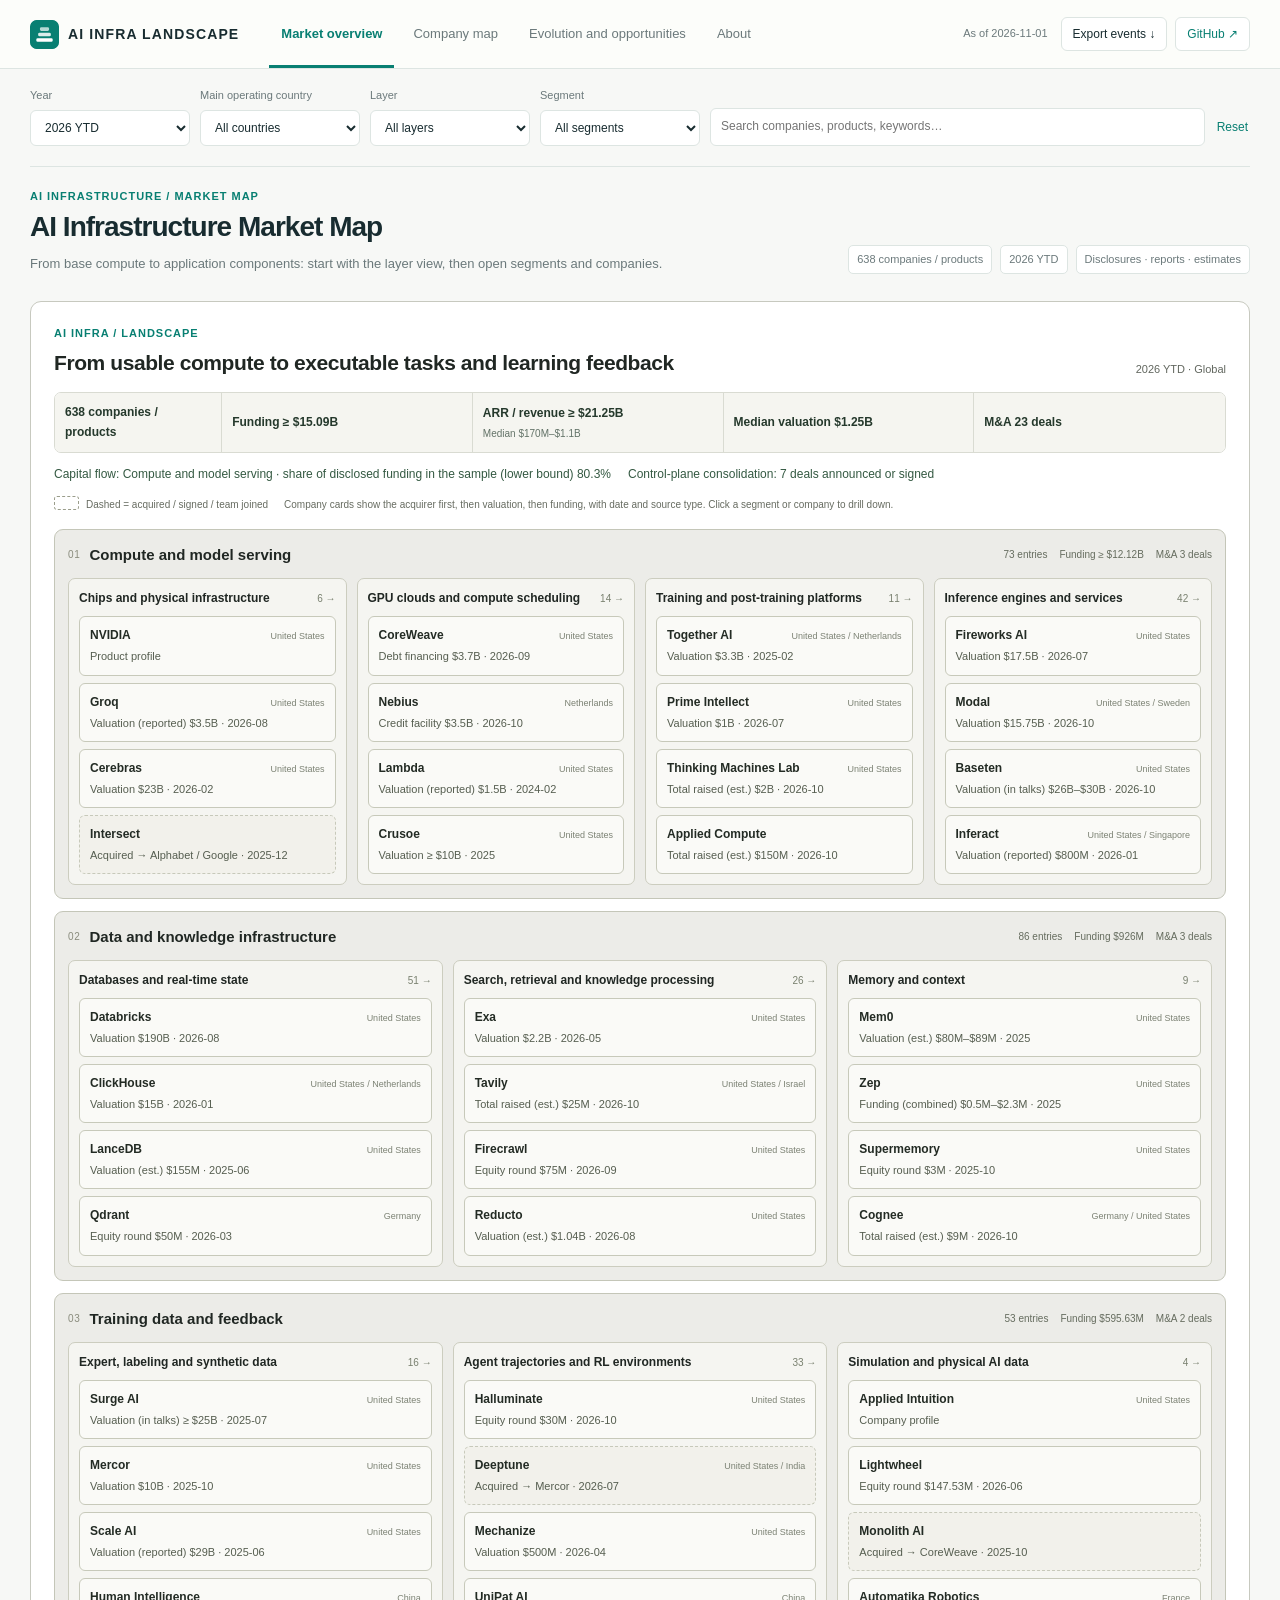
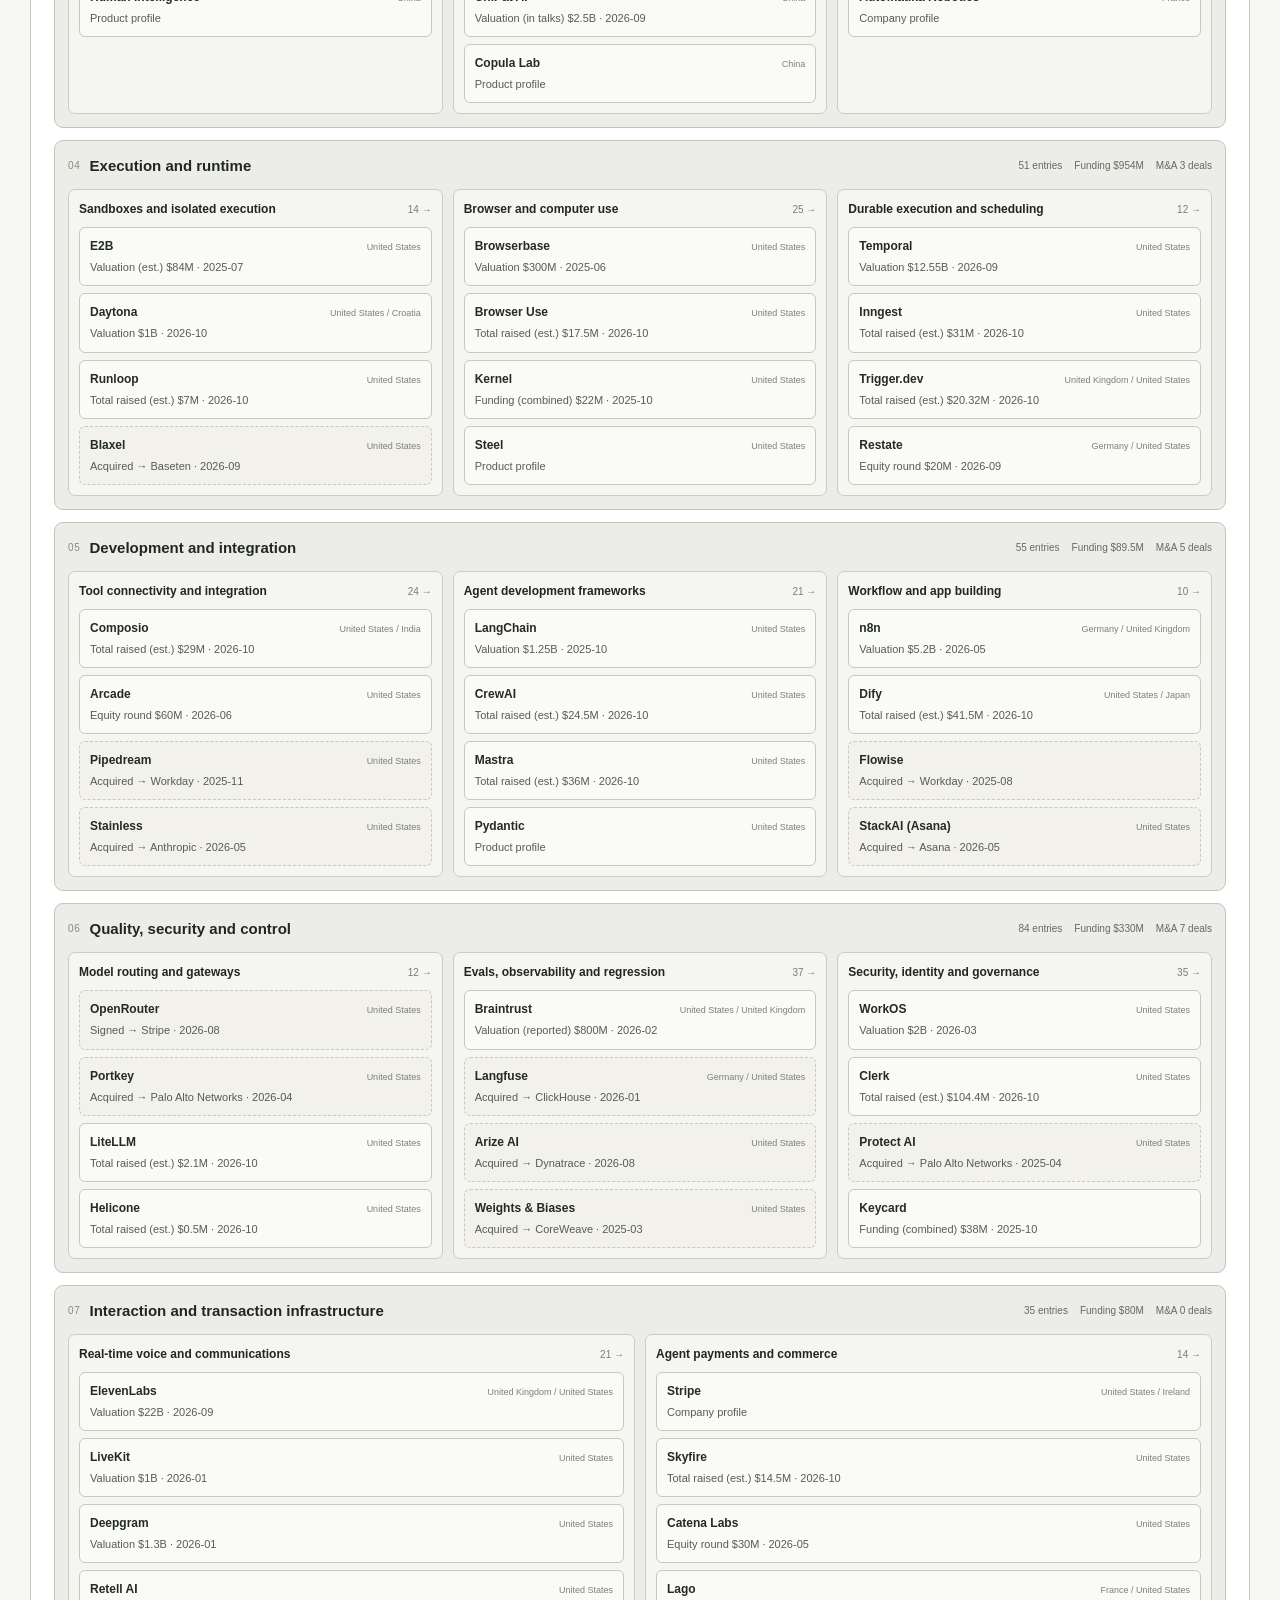
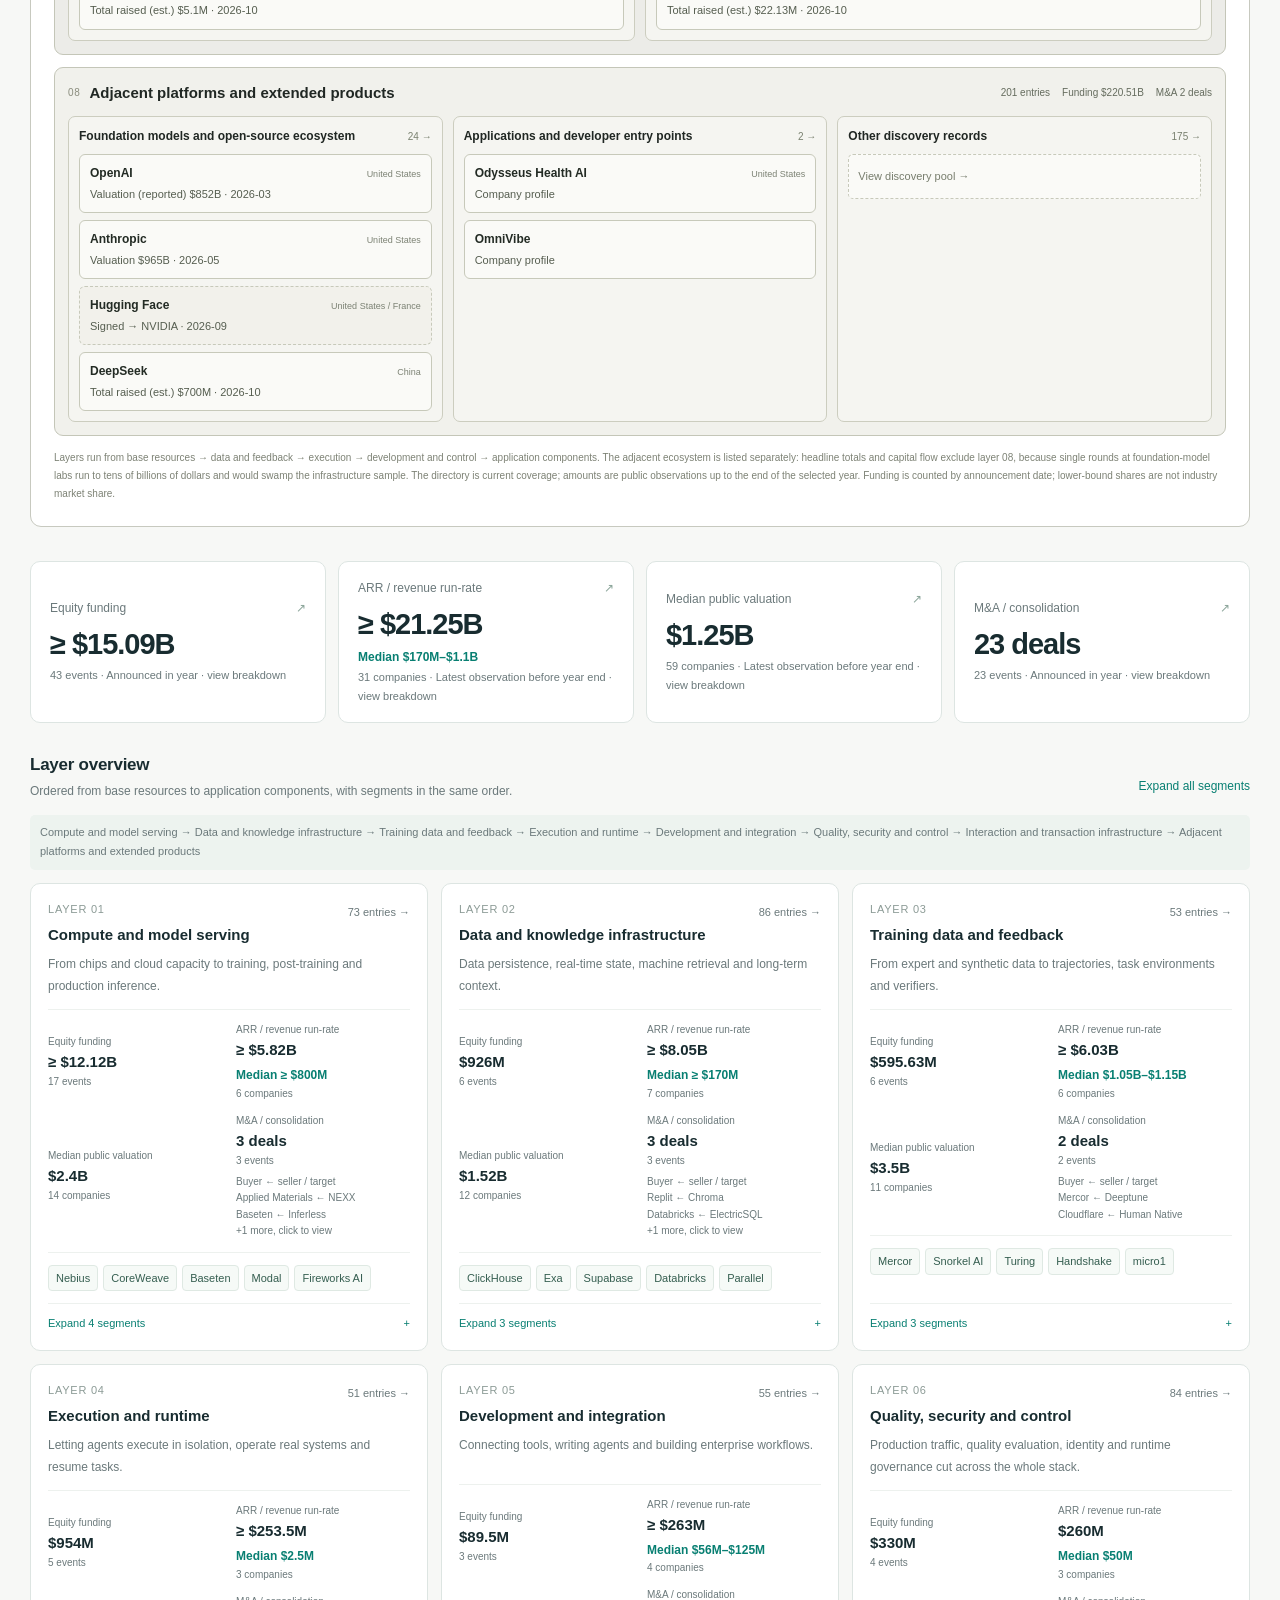
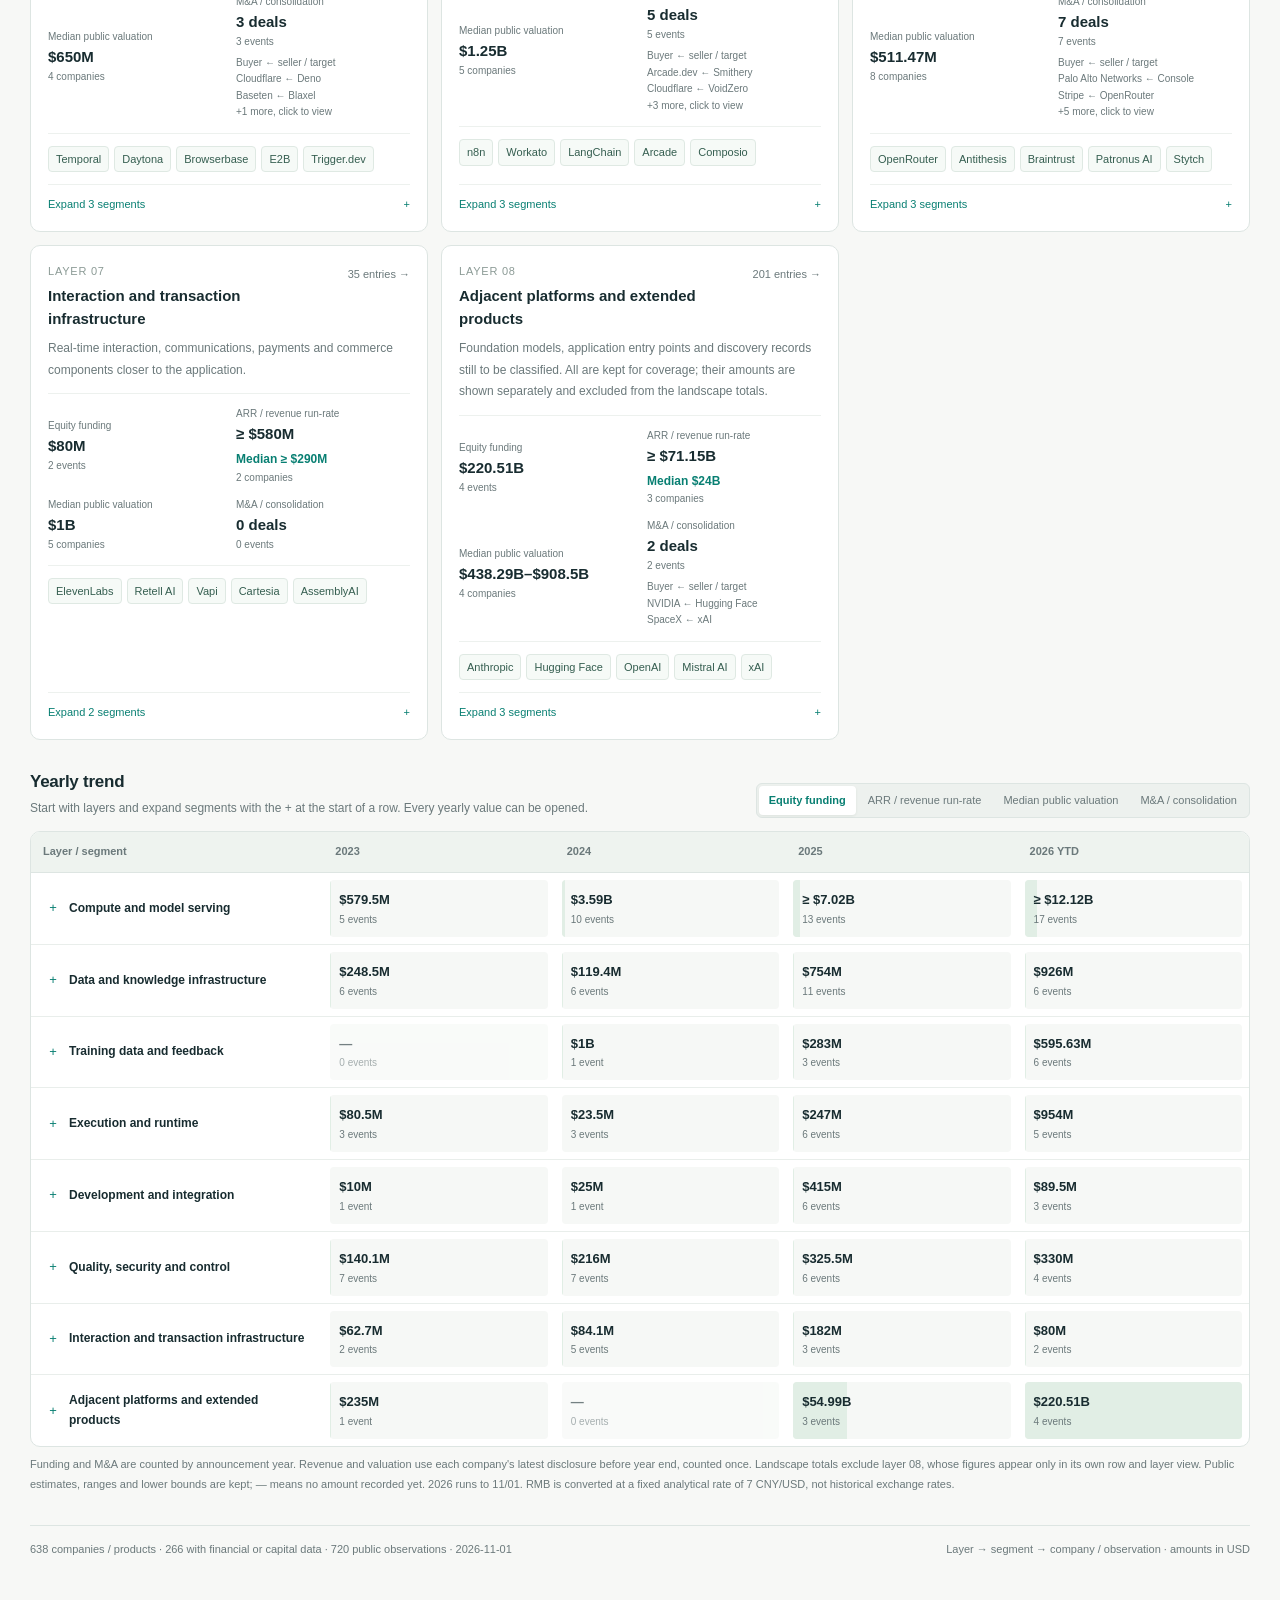
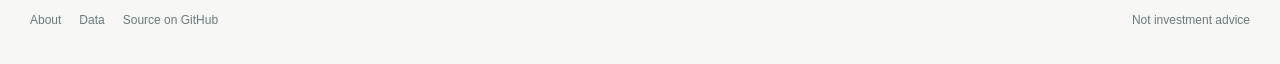
